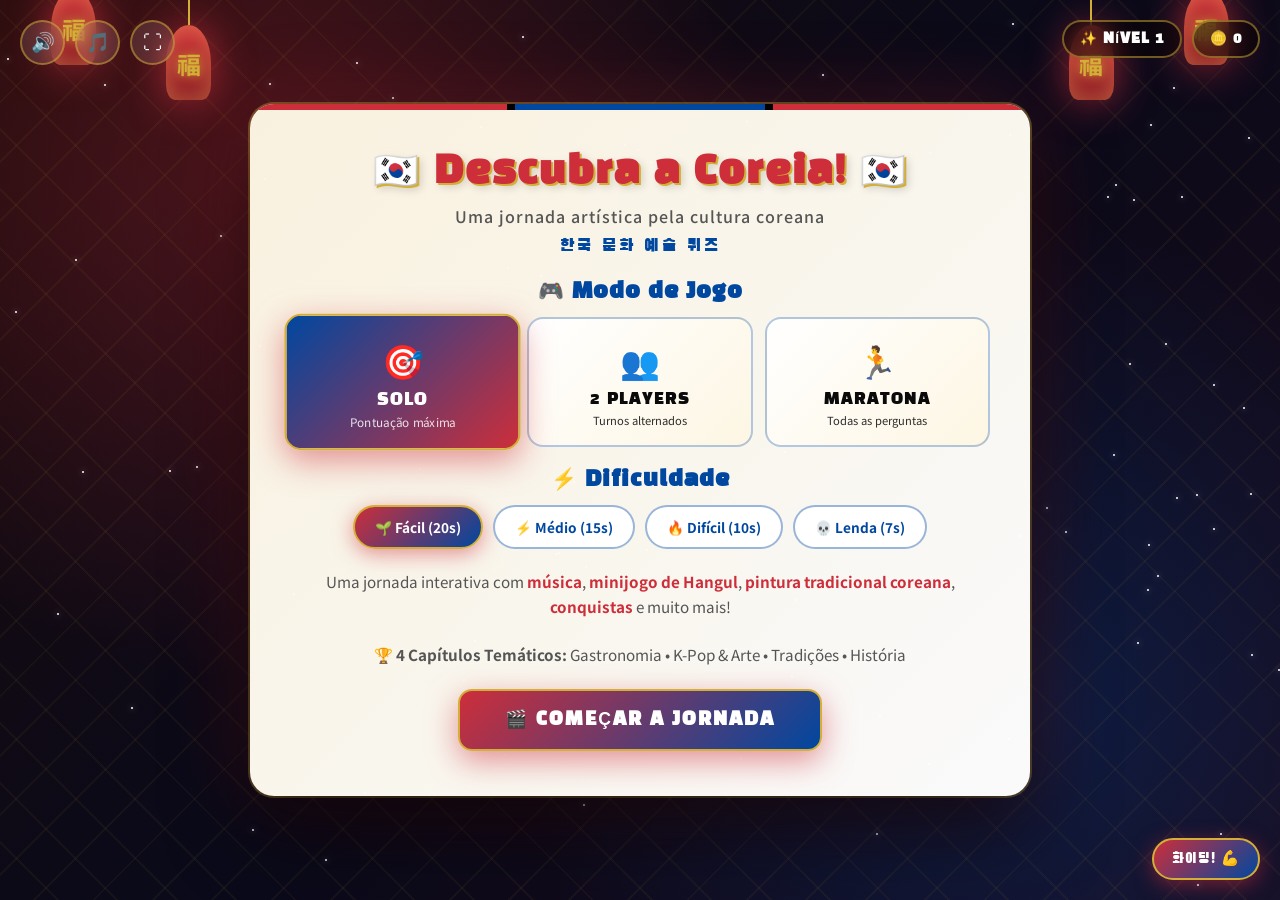
==== coreana/index.html @ 0e3a9b73 "Add files via upload" ====
<!DOCTYPE html>
<html lang="pt-BR">
<head>
<meta charset="UTF-8">
<meta name="viewport" content="width=device-width, initial-scale=1.0">
<title>🇰🇷 Descubra a Coreia — Obra-Prima Interativa</title>
<style>
  @import url('https://fonts.googleapis.com/css2?family=Black+Han+Sans&family=Noto+Sans+KR:wght@300;400;700;900&family=Nanum+Brush+Script&family=Nanum+Myeongjo:wght@400;700;800&family=Playfair+Display:wght@700;900&display=swap');

  * { margin: 0; padding: 0; box-sizing: border-box; user-select: none; }

  :root {
    --vermelho: #cd2e3a;
    --azul: #0047a0;
    --preto: #0a0a0a;
    --dourado: #d4af37;
    --rosa-sakura: #ffb7c5;
    --creme: #fdf6e3;
    --roxo: #6a1b9a;
    --verde-jade: #00a86b;
    --laranja: #ff6b35;
  }

  html, body { overflow-x: hidden; }

  body {
    min-height: 100vh;
    font-family: 'Noto Sans KR', sans-serif;
    background: #000;
    display: flex;
    justify-content: center;
    align-items: center;
    padding: 20px;
    position: relative;
    color: var(--preto);
    cursor: url("data:image/svg+xml;utf8,<svg xmlns='http://www.w3.org/2000/svg' width='32' height='32' viewBox='0 0 32 32'><circle cx='16' cy='16' r='10' fill='none' stroke='%23d4af37' stroke-width='2'/><circle cx='16' cy='16' r='3' fill='%23cd2e3a'/></svg>") 16 16, auto;
  }

  button, .mode-card, .diff-btn, .answer-btn, .tile {
    cursor: url("data:image/svg+xml;utf8,<svg xmlns='http://www.w3.org/2000/svg' width='32' height='32' viewBox='0 0 32 32'><circle cx='16' cy='16' r='10' fill='%23d4af37' stroke='%23cd2e3a' stroke-width='2'/><circle cx='16' cy='16' r='3' fill='%23cd2e3a'/></svg>") 16 16, pointer;
  }

  /* Fundo animado */
  .bg-layer {
    position: fixed; inset: 0; z-index: 0;
    background: 
      radial-gradient(circle at 20% 20%, rgba(205,46,58,0.3) 0%, transparent 40%),
      radial-gradient(circle at 80% 80%, rgba(0,71,160,0.3) 0%, transparent 40%),
      radial-gradient(circle at 50% 50%, rgba(212,175,55,0.12) 0%, transparent 50%),
      linear-gradient(135deg, #1a0a0a 0%, #0a0a1a 50%, #1a0a1a 100%);
    animation: bgPulse 8s ease-in-out infinite;
  }

  @keyframes bgPulse {
    0%, 100% { filter: brightness(1) hue-rotate(0deg); }
    50% { filter: brightness(1.2) hue-rotate(20deg); }
  }

  body::before {
    content: ''; position: fixed; inset: 0;
    background-image: 
      repeating-linear-gradient(45deg, transparent 0, transparent 40px, rgba(212,175,55,0.05) 40px, rgba(212,175,55,0.05) 42px),
      repeating-linear-gradient(-45deg, transparent 0, transparent 40px, rgba(212,175,55,0.05) 40px, rgba(212,175,55,0.05) 42px);
    pointer-events: none; z-index: 1;
  }

  .stars { position: fixed; inset: 0; z-index: 1; pointer-events: none; overflow: hidden; }
  .star {
    position: absolute; width: 2px; height: 2px;
    background: white; border-radius: 50%;
    animation: twinkle 3s infinite;
    box-shadow: 0 0 6px rgba(255,255,255,0.8);
  }
  @keyframes twinkle {
    0%, 100% { opacity: 0.2; transform: scale(1); }
    50% { opacity: 1; transform: scale(1.5); }
  }

  .sakura-container { position: fixed; inset: 0; pointer-events: none; z-index: 2; overflow: hidden; }
  .sakura {
    position: absolute; top: -50px;
    animation: fall linear infinite;
    opacity: 0.85;
    filter: drop-shadow(0 0 5px rgba(255,183,197,0.5));
  }
  @keyframes fall {
    0% { transform: translateY(-50px) rotate(0deg) translateX(0); opacity: 0; }
    10% { opacity: 0.9; }
    90% { opacity: 0.9; }
    100% { transform: translateY(110vh) rotate(720deg) translateX(120px); opacity: 0; }
  }

  /* Lanternas */
  .lantern {
    position: fixed; top: -10px;
    width: 45px; height: 75px;
    background: linear-gradient(180deg, var(--vermelho), #8b1a24);
    border-radius: 50% 50% 20% 20%;
    box-shadow: 0 0 40px rgba(205,46,58,0.8), inset 0 0 25px rgba(255,200,100,0.4);
    z-index: 3; animation: sway 3s ease-in-out infinite;
  }
  .lantern::before {
    content: ''; position: absolute; top: -25px; left: 50%;
    transform: translateX(-50%); width: 2px; height: 25px;
    background: var(--dourado);
  }
  .lantern::after {
    content: '福'; position: absolute; top: 50%; left: 50%;
    transform: translate(-50%, -50%); color: var(--dourado);
    font-size: 24px; font-weight: bold;
    text-shadow: 0 0 12px rgba(212,175,55,0.9);
  }
  .lantern-1 { left: 4%; animation-delay: 0s; }
  .lantern-2 { left: 13%; animation-delay: 0.5s; top: 25px; }
  .lantern-3 { right: 4%; animation-delay: 1s; }
  .lantern-4 { right: 13%; animation-delay: 1.5s; top: 25px; }

  @keyframes sway {
    0%, 100% { transform: rotate(-3deg); }
    50% { transform: rotate(3deg); }
  }

  /* Controles flutuantes */
  .floating-controls {
    position: fixed; top: 20px; left: 20px;
    display: flex; gap: 10px; z-index: 100;
  }
  .ctrl-btn {
    width: 45px; height: 45px; border-radius: 50%;
    background: rgba(255,255,255,0.1);
    backdrop-filter: blur(10px);
    border: 2px solid rgba(212,175,55,0.5);
    color: white; font-size: 1.2em; cursor: pointer;
    transition: all 0.3s;
    display: flex; align-items: center; justify-content: center;
  }
  .ctrl-btn:hover {
    background: rgba(212,175,55,0.3);
    transform: scale(1.1) rotate(10deg);
    box-shadow: 0 0 20px rgba(212,175,55,0.6);
  }

  /* HUD topo direita */
  .top-hud {
    position: fixed; top: 20px; right: 20px;
    display: flex; gap: 10px; z-index: 100;
  }
  .hud-badge {
    background: rgba(0,0,0,0.5);
    backdrop-filter: blur(10px);
    border: 2px solid rgba(212,175,55,0.5);
    border-radius: 30px;
    padding: 8px 16px;
    color: white;
    font-weight: 700;
    font-size: 0.85em;
    font-family: 'Black Han Sans', sans-serif;
    letter-spacing: 1px;
    display: flex; align-items: center; gap: 6px;
  }

  /* Container */
  .container {
    background: linear-gradient(135deg, rgba(253,246,227,0.98), rgba(255,255,255,0.98));
    border-radius: 24px;
    box-shadow: 
      0 30px 80px rgba(0,0,0,0.7),
      0 0 0 2px rgba(212,175,55,0.4),
      0 0 80px rgba(205,46,58,0.3);
    max-width: 780px;
    width: 100%;
    padding: 45px 40px;
    text-align: center;
    position: relative; z-index: 5;
    overflow: hidden;
    animation: containerIn 1s cubic-bezier(0.34, 1.56, 0.64, 1);
    perspective: 1500px;
  }
  @keyframes containerIn {
    0% { transform: scale(0.8) translateY(50px) rotateX(30deg); opacity: 0; }
    100% { transform: scale(1) translateY(0) rotateX(0); opacity: 1; }
  }

  .flag-bar {
    position: absolute; top: 0; left: 0; right: 0; height: 6px;
    background: linear-gradient(90deg, 
      var(--vermelho) 0%, var(--vermelho) 33%, 
      #000 33%, #000 34%,
      var(--azul) 34%, var(--azul) 66%,
      #000 66%, #000 67%,
      var(--vermelho) 67%, var(--vermelho) 100%);
    animation: flagShine 3s ease-in-out infinite;
  }
  @keyframes flagShine {
    0%, 100% { opacity: 1; }
    50% { opacity: 0.6; }
  }

  h1 {
    font-family: 'Black Han Sans', sans-serif;
    color: var(--vermelho);
    font-size: 2.3em;
    margin-bottom: 8px;
    letter-spacing: 2px;
    text-shadow: 2px 2px 0 var(--dourado), 4px 4px 8px rgba(0,0,0,0.15);
    animation: titlePulse 3s ease-in-out infinite;
  }
  @keyframes titlePulse {
    0%, 100% { transform: scale(1); }
    50% { transform: scale(1.02); }
  }

  .subtitle { color: #555; margin-bottom: 8px; font-size: 1em; letter-spacing: 1px; font-weight: 500; }
  .korean-subtitle {
    color: var(--azul);
    font-family: 'Black Han Sans', sans-serif;
    font-size: 1.05em;
    margin-bottom: 22px;
    letter-spacing: 3px;
  }

  .screen { animation: fadeIn 0.6s; }
  @keyframes fadeIn {
    from { opacity: 0; transform: translateY(15px); }
    to { opacity: 1; transform: translateY(0); }
  }

  /* Tela inicial */
  .start-screen h2 {
    font-family: 'Black Han Sans', sans-serif;
    font-size: 1.3em; color: var(--azul);
    margin: 18px 0 12px; letter-spacing: 1px;
  }

  .intro-text {
    color: #555; font-size: 0.95em; line-height: 1.6;
    margin-bottom: 22px; padding: 0 15px;
  }
  .intro-text em { color: var(--vermelho); font-style: normal; font-weight: 700; }

  /* Modos */
  .mode-selection {
    display: grid;
    grid-template-columns: repeat(3, 1fr);
    gap: 12px; margin-bottom: 20px;
  }
  .mode-card {
    padding: 18px 12px;
    background: linear-gradient(135deg, #fff, #fdf6e3);
    border: 2px solid rgba(0,71,160,0.3);
    border-radius: 16px;
    cursor: pointer;
    transition: all 0.3s;
    text-align: center;
  }
  .mode-card:hover {
    transform: translateY(-5px) scale(1.03);
    border-color: var(--dourado);
    box-shadow: 0 10px 30px rgba(0,71,160,0.3);
  }
  .mode-card.selected {
    background: linear-gradient(135deg, var(--azul), var(--vermelho));
    border-color: var(--dourado);
    color: white;
    box-shadow: 0 10px 30px rgba(205,46,58,0.5);
    transform: scale(1.05);
  }
  .mode-icon { font-size: 2em; margin-bottom: 6px; display: block; }
  .mode-title { font-family: 'Black Han Sans', sans-serif; font-size: 1em; margin-bottom: 4px; letter-spacing: 1px; }
  .mode-desc { font-size: 0.7em; opacity: 0.85; line-height: 1.25; }

  /* Dificuldade */
  .difficulty-selection {
    display: flex; justify-content: center; gap: 10px;
    margin-bottom: 20px; flex-wrap: wrap;
  }
  .diff-btn {
    padding: 10px 20px;
    border: 2px solid rgba(0,71,160,0.4);
    background: white; color: var(--azul);
    border-radius: 25px; cursor: pointer;
    font-weight: 700;
    font-family: 'Noto Sans KR', sans-serif;
    transition: all 0.3s; font-size: 0.85em;
  }
  .diff-btn:hover { transform: translateY(-2px); box-shadow: 0 5px 15px rgba(0,71,160,0.2); }
  .diff-btn.active {
    background: linear-gradient(135deg, var(--vermelho), var(--azul));
    color: white; border-color: var(--dourado);
    box-shadow: 0 5px 20px rgba(205,46,58,0.5);
  }

  .primary-btn {
    padding: 18px 45px;
    background: linear-gradient(135deg, var(--vermelho), var(--azul));
    color: white;
    border: 2px solid var(--dourado);
    border-radius: 14px;
    font-size: 1.1em; font-weight: 700; cursor: pointer;
    font-family: 'Black Han Sans', sans-serif;
    letter-spacing: 2px;
    box-shadow: 0 10px 30px rgba(205,46,58,0.5);
    transition: all 0.3s;
    position: relative; overflow: hidden;
  }
  .primary-btn::after {
    content: ''; position: absolute; inset: 0;
    background: linear-gradient(90deg, transparent, rgba(255,255,255,0.4), transparent);
    transform: translateX(-100%); transition: transform 0.6s;
  }
  .primary-btn:hover {
    transform: scale(1.06) translateY(-3px);
    box-shadow: 0 15px 45px rgba(0,71,160,0.7);
  }
  .primary-btn:hover::after { transform: translateX(100%); }

  /* Stats */
  .stats {
    display: flex; justify-content: space-around;
    margin-bottom: 18px; padding: 15px;
    background: linear-gradient(135deg, #fff, #fdf6e3);
    border-radius: 16px;
    border: 2px solid rgba(212,175,55,0.3);
    box-shadow: inset 0 2px 10px rgba(0,0,0,0.05);
  }
  .stat { display: flex; flex-direction: column; align-items: center; }
  .stat-label {
    font-size: 0.68em; color: #888;
    text-transform: uppercase; letter-spacing: 2px;
    font-weight: 700; margin-bottom: 4px;
  }
  .stat-value {
    font-family: 'Black Han Sans', sans-serif;
    font-size: 1.5em; color: var(--azul);
    text-shadow: 0 0 15px rgba(0,71,160,0.3);
    transition: transform 0.3s;
  }
  .stat-value.bump { animation: bump 0.5s; }
  @keyframes bump {
    0%, 100% { transform: scale(1); }
    50% { transform: scale(1.4); color: var(--vermelho); }
  }

  /* Timer */
  .timer-bar {
    height: 6px; background: rgba(0,0,0,0.08);
    border-radius: 3px; overflow: hidden;
    margin-bottom: 15px;
  }
  .timer-fill {
    height: 100%;
    background: linear-gradient(90deg, #4caf50, #ffc107, #cd2e3a);
    transition: width 1s linear; border-radius: 3px;
  }
  .timer-fill.danger { animation: timerPulse 0.5s infinite; }
  @keyframes timerPulse {
    0%, 100% { opacity: 1; }
    50% { opacity: 0.5; }
  }

  /* Progress */
  .progress-bar {
    height: 12px; background: rgba(0,0,0,0.08);
    border-radius: 10px; overflow: hidden;
    position: relative;
    border: 1px solid rgba(212,175,55,0.2);
    margin-bottom: 22px;
  }
  .progress-fill {
    height: 100%;
    background: linear-gradient(90deg, var(--vermelho), var(--dourado), var(--azul));
    background-size: 200% 100%;
    transition: width 0.6s cubic-bezier(0.34, 1.56, 0.64, 1);
    border-radius: 10px;
    animation: shimmer 2s linear infinite;
  }
  @keyframes shimmer {
    0% { background-position: 0% 50%; }
    100% { background-position: 200% 50%; }
  }

  /* Pergunta */
  .emoji-wrap {
    font-size: 4.5em; display: inline-block;
    margin-bottom: 15px;
    animation: emojiFloat 3s ease-in-out infinite;
    filter: drop-shadow(0 10px 20px rgba(205,46,58,0.3));
  }
  @keyframes emojiFloat {
    0%, 100% { transform: translateY(0) rotate(-5deg); }
    50% { transform: translateY(-12px) rotate(5deg); }
  }

  #question {
    font-size: 1.25em; color: var(--preto);
    margin-bottom: 22px; min-height: 70px;
    font-weight: 700; line-height: 1.5;
    animation: fadeIn 0.6s;
  }

  .answers { display: grid; gap: 12px; margin-bottom: 18px; }
  .answer-btn {
    padding: 16px 22px;
    background: linear-gradient(135deg, #ffffff, #fdf6e3);
    border: 2px solid rgba(0,71,160,0.3);
    border-radius: 14px;
    font-size: 1.02em; color: var(--azul);
    cursor: pointer;
    transition: all 0.3s cubic-bezier(0.34, 1.56, 0.64, 1);
    font-weight: 600;
    font-family: 'Noto Sans KR', sans-serif;
    position: relative; overflow: hidden;
    animation: slideIn 0.5s backwards;
    box-shadow: 0 4px 15px rgba(0,0,0,0.08);
    display: flex; align-items: center; gap: 12px;
    text-align: left;
  }
  .answer-btn .key {
    width: 30px; height: 30px;
    background: var(--dourado); color: white;
    border-radius: 50%; display: flex;
    align-items: center; justify-content: center;
    font-weight: 900; font-size: 0.9em;
    flex-shrink: 0;
    font-family: 'Black Han Sans', sans-serif;
  }
  .answer-btn:nth-child(1) { animation-delay: 0.1s; }
  .answer-btn:nth-child(2) { animation-delay: 0.2s; }
  .answer-btn:nth-child(3) { animation-delay: 0.3s; }
  .answer-btn:nth-child(4) { animation-delay: 0.4s; }
  @keyframes slideIn {
    0% { opacity: 0; transform: translateX(-30px); }
    100% { opacity: 1; transform: translateX(0); }
  }
  .answer-btn:hover:not(:disabled) {
    background: var(--azul); color: white;
    transform: translateY(-3px) scale(1.02);
    box-shadow: 0 8px 25px rgba(0,71,160,0.4);
    border-color: var(--dourado);
  }
  .answer-btn:hover:not(:disabled) .key { background: white; color: var(--azul); }
  .answer-btn.correct {
    background: linear-gradient(135deg, #4caf50, #2e7d32);
    border-color: #4caf50; color: white;
    animation: correctPop 0.6s;
    box-shadow: 0 0 30px rgba(76,175,80,0.6);
  }
  .answer-btn.correct .key { background: white; color: #2e7d32; }
  @keyframes correctPop {
    0% { transform: scale(1); }
    50% { transform: scale(1.08) rotate(1deg); }
    100% { transform: scale(1) rotate(0); }
  }
  .answer-btn.wrong {
    background: linear-gradient(135deg, var(--vermelho), #8b1a24);
    border-color: var(--vermelho); color: white;
    animation: wrongShake 0.5s;
    box-shadow: 0 0 30px rgba(205,46,58,0.6);
  }
  .answer-btn.wrong .key { background: white; color: var(--vermelho); }
  @keyframes wrongShake {
    0%, 100% { transform: translateX(0); }
    20% { transform: translateX(-10px); }
    40% { transform: translateX(10px); }
    60% { transform: translateX(-6px); }
    80% { transform: translateX(6px); }
  }
  .answer-btn:disabled { cursor: not-allowed; }

  #feedback {
    font-size: 1.02em; font-weight: 700;
    min-height: 30px; margin-bottom: 15px;
    animation: fadeIn 0.5s; padding: 10px;
    border-radius: 10px;
  }

  .hint-box {
    background: linear-gradient(135deg, rgba(212,175,55,0.15), rgba(255,183,197,0.15));
    border: 2px dashed var(--dourado);
    border-radius: 12px; padding: 12px 18px;
    margin-bottom: 15px; font-size: 0.95em;
    color: #6a5a1a; display: none;
    animation: fadeIn 0.5s;
  }
  .hint-box.show { display: block; }
  .hint-title {
    font-family: 'Black Han Sans', sans-serif;
    color: var(--dourado); font-size: 0.85em;
    letter-spacing: 1px; margin-bottom: 4px;
  }

  .btn-row {
    display: flex; gap: 10px;
    justify-content: center; flex-wrap: wrap;
  }

  .btn-secondary {
    padding: 12px 22px;
    background: rgba(212,175,55,0.15);
    color: #8a6d1a;
    border: 2px solid var(--dourado);
    border-radius: 12px;
    font-size: 0.88em; font-weight: 700;
    cursor: pointer;
    font-family: 'Noto Sans KR', sans-serif;
    transition: all 0.3s;
  }
  .btn-secondary:hover {
    background: var(--dourado); color: white;
    transform: translateY(-2px);
  }
  .btn-secondary:disabled { opacity: 0.4; cursor: not-allowed; transform: none; }

  /* Tela final */
  .final-score {
    font-family: 'Black Han Sans', sans-serif;
    font-size: 2.2em;
    background: linear-gradient(90deg, var(--vermelho), var(--dourado), var(--azul));
    -webkit-background-clip: text;
    background-clip: text;
    -webkit-text-fill-color: transparent;
    margin: 12px 0;
    animation: scoreGlow 2s ease-in-out infinite;
  }
  @keyframes scoreGlow {
    0%, 100% { filter: drop-shadow(0 0 10px rgba(212,175,55,0.5)); }
    50% { filter: drop-shadow(0 0 25px rgba(212,175,55,0.9)); }
  }

  .trophy {
    font-size: 6em; margin: 10px 0;
    animation: trophyBounce 1.5s ease-in-out infinite;
    filter: drop-shadow(0 10px 30px rgba(212,175,55,0.6));
  }
  @keyframes trophyBounce {
    0%, 100% { transform: translateY(0) scale(1); }
    50% { transform: translateY(-15px) scale(1.1); }
  }

  .final-stats {
    display: grid; grid-template-columns: repeat(4, 1fr);
    gap: 10px; margin: 15px 0; padding: 15px;
    background: linear-gradient(135deg, #fff, #fdf6e3);
    border-radius: 16px;
    border: 2px solid rgba(212,175,55,0.3);
  }
  .final-stat { text-align: center; }
  .final-stat-value {
    font-family: 'Black Han Sans', sans-serif;
    font-size: 1.4em; color: var(--azul);
    display: block;
  }
  .final-stat-label {
    font-size: 0.65em; color: #888;
    text-transform: uppercase;
    letter-spacing: 1px; margin-top: 4px;
  }

  .history-box {
    max-height: 220px; overflow-y: auto;
    margin: 12px 0; padding: 12px;
    background: rgba(0,0,0,0.03);
    border-radius: 12px; text-align: left;
    font-size: 0.83em;
  }
  .history-item {
    padding: 8px 12px; margin-bottom: 6px;
    border-radius: 8px; border-left: 4px solid;
    background: white; animation: slideIn 0.4s;
  }
  .history-item.ok { border-color: #4caf50; background: rgba(76,175,80,0.08); }
  .history-item.fail { border-color: var(--vermelho); background: rgba(205,46,58,0.08); }
  .history-item strong { color: var(--azul); display: block; margin-bottom: 2px; }

  /* Conquistas */
  .achievements-grid {
    display: grid; grid-template-columns: repeat(5, 1fr);
    gap: 8px; margin: 12px 0;
  }
  .achievement {
    padding: 10px 5px;
    background: rgba(0,0,0,0.05);
    border-radius: 10px;
    text-align: center;
    transition: all 0.3s;
    border: 2px solid transparent;
    opacity: 0.4;
    font-size: 0.6em;
  }
  .achievement.unlocked {
    opacity: 1;
    background: linear-gradient(135deg, rgba(212,175,55,0.2), rgba(205,46,58,0.1));
    border-color: var(--dourado);
    animation: unlockPulse 0.8s;
    box-shadow: 0 0 15px rgba(212,175,55,0.5);
  }
  @keyframes unlockPulse {
    0% { transform: scale(0.5) rotate(-15deg); }
    60% { transform: scale(1.2) rotate(10deg); }
    100% { transform: scale(1) rotate(0); }
  }
  .achievement-icon { font-size: 1.8em; display: block; margin-bottom: 4px; }
  .achievement-name { font-weight: 700; color: var(--azul); letter-spacing: 0.5px; line-height: 1.1; }

  /* Modal */
  .modal {
    position: fixed; inset: 0;
    background: rgba(0,0,0,0.85);
    z-index: 200; display: flex;
    align-items: center; justify-content: center;
    padding: 20px; animation: fadeIn 0.3s;
  }
  .modal-content {
    background: linear-gradient(135deg, #fdf6e3, white);
    border-radius: 20px; padding: 30px;
    max-width: 450px; width: 100%;
    text-align: center;
    border: 3px solid var(--dourado);
    animation: containerIn 0.5s;
    max-height: 90vh; overflow-y: auto;
  }
  .modal-content h3 {
    font-family: 'Black Han Sans', sans-serif;
    color: var(--vermelho); margin-bottom: 15px;
    font-size: 1.3em;
  }

  /* ====== JOGO DE HANGUL ====== */
  .hangul-board {
    display: flex; justify-content: center;
    gap: 8px; margin: 20px 0;
    flex-wrap: wrap;
  }
  .hangul-tile {
    width: 60px; height: 60px;
    background: linear-gradient(135deg, #fff, #fdf6e3);
    border: 2px solid var(--dourado);
    border-radius: 12px;
    display: flex; align-items: center; justify-content: center;
    font-family: 'Nanum Myeongjo', serif;
    font-size: 1.8em;
    font-weight: 800;
    color: var(--azul);
    transition: all 0.3s;
    animation: tileIn 0.5s backwards;
  }
  .hangul-tile.filled {
    background: linear-gradient(135deg, var(--azul), var(--roxo));
    color: white;
    transform: scale(1.05);
    box-shadow: 0 0 20px rgba(0,71,160,0.6);
  }
  @keyframes tileIn {
    0% { transform: scale(0) rotate(180deg); opacity: 0; }
    100% { transform: scale(1) rotate(0); opacity: 1; }
  }

  .hangul-tile-btn {
    width: 55px; height: 55px;
    background: linear-gradient(135deg, var(--vermelho), #8b1a24);
    color: white; border: 2px solid var(--dourado);
    border-radius: 10px; cursor: pointer;
    font-size: 1.5em;
    font-family: 'Nanum Myeongjo', serif;
    font-weight: 800;
    transition: all 0.3s;
    margin: 5px;
  }
  .hangul-tile-btn:hover {
    transform: scale(1.1) translateY(-3px);
    box-shadow: 0 8px 20px rgba(205,46,58,0.5);
  }

  .hangul-options {
    display: flex; flex-wrap: wrap;
    justify-content: center; gap: 6px;
    margin: 15px 0;
  }

  /* ====== PAISAGEM DE PINTURA ====== */
  .paint-canvas {
    border: 4px solid var(--dourado);
    border-radius: 12px;
    background: #fdf6e3;
    cursor: crosshair;
    touch-action: none;
    box-shadow: 0 10px 30px rgba(0,0,0,0.2);
    max-width: 100%;
  }

  .palette {
    display: flex; gap: 8px;
    justify-content: center;
    margin: 15px 0; flex-wrap: wrap;
  }
  .color-swatch {
    width: 40px; height: 40px;
    border-radius: 50%;
    cursor: pointer;
    border: 3px solid white;
    box-shadow: 0 4px 10px rgba(0,0,0,0.2);
    transition: all 0.3s;
  }
  .color-swatch:hover { transform: scale(1.15); }
  .color-swatch.active {
    border-color: var(--preto);
    transform: scale(1.2);
    box-shadow: 0 0 15px currentColor;
  }

  /* Efeitos visuais */
  .confetti {
    position: fixed; width: 10px; height: 10px;
    z-index: 999; pointer-events: none;
    animation: confettiFall linear forwards;
  }
  @keyframes confettiFall {
    0% { transform: translateY(-50px) rotate(0deg); opacity: 1; }
    100% { transform: translateY(100vh) rotate(720deg); opacity: 0; }
  }

  /* Fogos de artifício */
  .firework {
    position: fixed; z-index: 998; pointer-events: none;
    width: 4px; height: 4px;
    border-radius: 50%;
  }

  .sparkle {
    position: fixed; z-index: 997; pointer-events: none;
    font-size: 20px;
    animation: sparkleAnim 0.8s ease-out forwards;
  }
  @keyframes sparkleAnim {
    0% { transform: scale(0) rotate(0); opacity: 1; }
    100% { transform: scale(2) rotate(180deg) translateY(-30px); opacity: 0; }
  }

  /* Badge flutuante */
  .fighting-badge {
    position: fixed; bottom: 20px; right: 20px;
    background: linear-gradient(135deg, var(--vermelho), var(--azul));
    color: white; padding: 10px 18px;
    border-radius: 30px;
    font-family: 'Black Han Sans', sans-serif;
    font-size: 0.9em;
    border: 2px solid var(--dourado);
    box-shadow: 0 5px 20px rgba(205,46,58,0.5);
    z-index: 10;
    animation: badgePulse 2s infinite;
    letter-spacing: 1px;
  }
  @keyframes badgePulse {
    0%, 100% { transform: scale(1); }
    50% { transform: scale(1.08); }
  }

  /* Indicador de jogador */
  .turn-indicator {
    padding: 10px 20px;
    background: linear-gradient(135deg, var(--azul), var(--roxo));
    color: white; border-radius: 30px;
    font-family: 'Black Han Sans', sans-serif;
    letter-spacing: 1px; font-size: 0.9em;
    margin-bottom: 15px; display: inline-block;
    animation: turnPulse 2s infinite;
    box-shadow: 0 5px 20px rgba(106,27,154,0.5);
  }
  @keyframes turnPulse {
    0%, 100% { transform: scale(1); }
    50% { transform: scale(1.05); }
  }

  /* Narração cinematográfica */
  .narration-overlay {
    position: fixed; inset: 0;
    background: rgba(0,0,0,0.95);
    z-index: 100; display: flex;
    align-items: center; justify-content: center;
    flex-direction: column; color: white;
    text-align: center; padding: 30px;
    animation: fadeIn 0.5s;
  }
  .narration-text {
    font-family: 'Nanum Brush Script', cursive;
    font-size: 3em;
    background: linear-gradient(90deg, var(--vermelho), var(--dourado), var(--azul));
    -webkit-background-clip: text;
    background-clip: text;
    -webkit-text-fill-color: transparent;
    animation: narrationFade 2.5s ease-in-out;
    line-height: 1.3;
  }
  @keyframes narrationFade {
    0% { opacity: 0; transform: scale(0.7) rotateY(90deg); }
    30% { opacity: 1; transform: scale(1) rotateY(0); }
    70% { opacity: 1; transform: scale(1) rotateY(0); }
    100% { opacity: 0; transform: scale(1.1) rotateY(0); }
  }
  .narration-sub {
    color: rgba(255,255,255,0.7);
    font-size: 1em; margin-top: 15px;
    letter-spacing: 2px; animation: fadeIn 1s;
  }

  /* Painel de capítulos */
  .chapter-panel {
    display: flex; justify-content: center;
    gap: 8px; margin-bottom: 15px;
    flex-wrap: wrap;
  }
  .chapter-badge {
    padding: 6px 14px;
    border-radius: 20px;
    font-size: 0.72em;
    font-family: 'Black Han Sans', sans-serif;
    letter-spacing: 1px;
    border: 2px solid rgba(0,0,0,0.1);
    opacity: 0.4;
    transition: all 0.3s;
  }
  .chapter-badge.active {
    opacity: 1;
    transform: scale(1.1);
    box-shadow: 0 5px 15px rgba(0,0,0,0.2);
  }

  .chapter-1 { background: linear-gradient(135deg, #ff6b35, #ffb74d); color: white; }
  .chapter-2 { background: linear-gradient(135deg, #cd2e3a, #ff6b81); color: white; }
  .chapter-3 { background: linear-gradient(135deg, #00a86b, #4caf50); color: white; }
  .chapter-4 { background: linear-gradient(135deg, #0047a0, #6a1b9a); color: white; }

  /* Modal de conquista */
  .achievement-popup {
    position: fixed; top: 100px; right: 20px;
    background: linear-gradient(135deg, var(--dourado), #ffd700);
    color: var(--preto);
    padding: 15px 22px;
    border-radius: 14px;
    border: 3px solid var(--preto);
    box-shadow: 0 10px 30px rgba(212,175,55,0.7);
    z-index: 500;
    animation: achievementSlide 0.6s cubic-bezier(0.34, 1.56, 0.64, 1), achievementFade 3s ease-in-out 0.6s forwards;
    font-family: 'Black Han Sans', sans-serif;
    display: flex; align-items: center; gap: 12px;
    max-width: 320px;
  }
  @keyframes achievementSlide {
    0% { transform: translateX(500px); }
    100% { transform: translateX(0); }
  }
  @keyframes achievementFade {
    0%, 70% { opacity: 1; }
    100% { opacity: 0; transform: translateX(500px); }
  }
  .achievement-popup .icon {
    font-size: 2em;
    animation: iconSpin 0.8s;
  }
  @keyframes iconSpin {
    0% { transform: rotate(0) scale(0); }
    100% { transform: rotate(360deg) scale(1); }
  }

  /* Ranking */
  .leaderboard {
    margin: 15px 0;
    padding: 15px;
    background: linear-gradient(135deg, #fff, #fdf6e3);
    border-radius: 16px;
    border: 2px solid rgba(212,175,55,0.3);
    text-align: left;
  }
  .leaderboard-row {
    display: flex; justify-content: space-between;
    padding: 8px 12px;
    border-radius: 8px;
    margin-bottom: 4px;
    background: rgba(0,0,0,0.02);
    font-size: 0.9em;
  }
  .leaderboard-row.top-1 {
    background: linear-gradient(90deg, rgba(212,175,55,0.3), transparent);
    font-weight: 700;
  }

  /* Modal Hangul intro */
  .hangul-intro {
    font-family: 'Nanum Myeongjo', serif;
    text-align: center;
    margin-bottom: 15px;
    color: var(--azul);
  }
  .hangul-big {
    font-size: 5em;
    display: block;
    margin: 10px 0;
    color: var(--vermelho);
    text-shadow: 0 0 30px rgba(205,46,58,0.5);
    animation: hangulFloat 3s ease-in-out infinite;
  }
  @keyframes hangulFloat {
    0%, 100% { transform: translateY(0) rotate(-2deg); }
    50% { transform: translateY(-10px) rotate(2deg); }
  }

  /* Responsivo */
  @media (max-width: 700px) {
    .container { padding: 30px 20px; }
    h1 { font-size: 1.6em; }
    #question { font-size: 1.05em; }
    .lantern { width: 28px; height: 50px; }
    .lantern::after { font-size: 14px; }
    .fighting-badge { font-size: 0.72em; padding: 8px 14px; }
    .mode-selection { grid-template-columns: 1fr 1fr; }
    .final-stats { grid-template-columns: 1fr 1fr; }
    .answer-btn { padding: 14px 16px; font-size: 0.95em; }
    .narration-text { font-size: 1.8em; }
    .achievements-grid { grid-template-columns: repeat(4, 1fr); }
    .top-hud { flex-direction: column; gap: 5px; }
  }

  .hidden { display: none !important; }
</style>
</head>
<body>

<div class="bg-layer"></div>
<div class="stars" id="stars"></div>
<div class="sakura-container" id="sakura"></div>

<div class="lantern lantern-1"></div>
<div class="lantern lantern-2"></div>
<div class="lantern lantern-3"></div>
<div class="lantern lantern-4"></div>

<div class="floating-controls">
  <button class="ctrl-btn" id="sound-toggle" title="Som">🔊</button>
  <button class="ctrl-btn" id="music-toggle" title="Música">🎵</button>
  <button class="ctrl-btn" id="fullscreen-toggle" title="Tela cheia">⛶</button>
</div>

<div class="top-hud">
  <div class="hud-badge" id="hud-level">✨ NÍVEL 1</div>
  <div class="hud-badge" id="hud-coins">🪙 0</div>
</div>

<div class="container">
  <div class="flag-bar"></div>

  <!-- ====== TELA INICIAL ====== -->
  <div id="start-screen" class="screen start-screen">
    <h1>🇰🇷 Descubra a Coreia! 🇰🇷</h1>
    <p class="subtitle">Uma jornada artística pela cultura coreana</p>
    <p class="korean-subtitle">한국 문화 예술 퀴즈</p>

    <h2>🎮 Modo de Jogo</h2>
    <div class="mode-selection">
      <div class="mode-card selected" data-mode="solo">
        <span class="mode-icon">🎯</span>
        <div class="mode-title">SOLO</div>
        <div class="mode-desc">Pontuação máxima</div>
      </div>
      <div class="mode-card" data-mode="duo">
        <span class="mode-icon">👥</span>
        <div class="mode-title">2 PLAYERS</div>
        <div class="mode-desc">Turnos alternados</div>
      </div>
      <div class="mode-card" data-mode="maratona">
        <span class="mode-icon">🏃</span>
        <div class="mode-title">MARATONA</div>
        <div class="mode-desc">Todas as perguntas</div>
      </div>
    </div>

    <h2>⚡ Dificuldade</h2>
    <div class="difficulty-selection">
      <button class="diff-btn active" data-diff="facil">🌱 Fácil (20s)</button>
      <button class="diff-btn" data-diff="medio">⚡ Médio (15s)</button>
      <button class="diff-btn" data-diff="dificil">🔥 Difícil (10s)</button>
      <button class="diff-btn" data-diff="lenda">💀 Lenda (7s)</button>
    </div>

    <p class="intro-text">
      Uma jornada interativa com <em>música</em>, <em>minijogo de Hangul</em>, 
      <em>pintura tradicional coreana</em>, <em>conquistas</em> e muito mais!
      <br><br>
      🏆 <strong>4 Capítulos Temáticos:</strong> Gastronomia • K-Pop & Arte • Tradições • História
    </p>

    <button class="primary-btn" id="start-btn">🎬 COMEÇAR A JORNADA</button>
  </div>

  <!-- ====== JOGO ====== -->
  <div id="game-area" class="screen hidden">
    <div class="turn-indicator hidden" id="turn-indicator">🎯 Vez do Jogador 1</div>

    <div class="chapter-panel" id="chapter-panel"></div>

    <div class="progress-bar">
      <div class="progress-fill" id="progress" style="width: 0%"></div>
    </div>

    <div class="stats">
      <div class="stat">
        <span class="stat-label">Pergunta</span>
        <span class="stat-value" id="q-number">1/10</span>
      </div>
      <div class="stat">
        <span class="stat-label" id="score-label">Pontos</span>
        <span class="stat-value" id="score">0</span>
      </div>
      <div class="stat">
        <span class="stat-label">Acertos</span>
        <span class="stat-value" id="hits">0</span>
      </div>
      <div class="stat">
        <span class="stat-label">Streak</span>
        <span class="stat-value" id="streak">0🔥</span>
      </div>
    </div>

    <div class="timer-bar">
      <div class="timer-fill" id="timer" style="width: 100%"></div>
    </div>

    <div id="question"></div>
    <div class="hint-box" id="hint-box">
      <div class="hint-title">💡 DICA</div>
      <div id="hint-text"></div>
    </div>
    <div class="answers" id="answers"></div>
    <div id="feedback"></div>

    <div class="btn-row">
      <button class="btn-secondary" id="hint-btn">💡 Dica (-5pts)</button>
      <button class="btn-secondary" id="skip-btn">⏭️ Pular</button>
      <button class="btn-secondary" id="fifty-btn">50/50 (-10pts)</button>
      <button class="primary-btn hidden" id="next-btn" style="padding: 12px 30px; font-size: 1em;">Próxima → 다음</button>
    </div>
  </div>

  <!-- ====== TELA FINAL ====== -->
  <div id="end-screen" class="screen hidden">
    <div class="trophy" id="trophy">🏆</div>
    <h2 id="end-title" style="color:var(--azul); font-family:'Black Han Sans',sans-serif; font-size:1.7em;"></h2>
    <p class="final-score" id="final-score"></p>
    <p id="end-message" style="color:#666; margin-bottom: 15px; font-size:1em; line-height:1.5;"></p>

    <div class="final-stats">
      <div class="final-stat">
        <span class="final-stat-value" id="final-hits">0</span>
        <span class="final-stat-label">Acertos</span>
      </div>
      <div class="final-stat">
        <span class="final-stat-value" id="final-wrong">0</span>
        <span class="final-stat-label">Erros</span>
      </div>
      <div class="final-stat">
        <span class="final-stat-value" id="final-time">0s</span>
        <span class="final-stat-label">Tempo</span>
      </div>
      <div class="final-stat">
        <span class="final-stat-value" id="final-streak">0</span>
        <span class="final-stat-label">Streak</span>
      </div>
    </div>

    <h3 style="color: var(--azul); font-family: 'Black Han Sans'; margin: 15px 0 8px; font-size: 1em; letter-spacing: 1px;">🏅 CONQUISTAS DESBLOQUEADAS</h3>
    <div class="achievements-grid" id="achievements-grid"></div>

    <h3 style="color: var(--azul); font-family: 'Black Han Sans'; margin: 15px 0 8px; font-size: 1em; letter-spacing: 1px;">🏆 RANKING LOCAL</h3>
    <div class="leaderboard" id="leaderboard"></div>

    <div id="podium" class="hidden" style="margin: 15px 0; padding: 15px; background: linear-gradient(135deg, #fdf6e3, #fff); border-radius: 16px; border: 2px solid var(--dourado);"></div>

    <h3 style="color: var(--azul); font-family: 'Black Han Sans'; margin: 10px 0; font-size: 1em; letter-spacing: 1px;">📜 REVISÃO</h3>
    <div class="history-box" id="history"></div>

    <div class="btn-row" style="margin-top: 15px;">
      <button class="primary-btn" id="restart-btn" style="padding: 14px 28px; font-size: 0.95em;">🔄 Jogar</button>
      <button class="btn-secondary" id="hangul-btn">🇰🇷 Mini Hangul</button>
      <button class="btn-secondary" id="paint-btn">🎨 Pintar</button>
      <button class="btn-secondary" id="share-btn">📤 Enviar</button>
      <button class="btn-secondary" id="home-btn">🏠 Início</button>
    </div>
  </div>
</div>

<div class="fighting-badge">화이팅! 💪</div>

<script>
// ==================== AMBIENTE ====================
function createStars() {
  const c = document.getElementById('stars');
  for (let i = 0; i < 100; i++) {
    const s = document.createElement('div');
    s.className = 'star';
    s.style.left = Math.random() * 100 + '%';
    s.style.top = Math.random() * 100 + '%';
    s.style.animationDelay = Math.random() * 3 + 's';
    s.style.animationDuration = (Math.random() * 2 + 2) + 's';
    c.appendChild(s);
  }
}
createStars();

function createSakura() {
  const c = document.getElementById('sakura');
  const petals = ['🌸', '🌸', '🌸', '🌺', '💮', '🌸'];
  for (let i = 0; i < 35; i++) {
    const p = document.createElement('div');
    p.className = 'sakura';
    p.textContent = petals[Math.floor(Math.random() * petals.length)];
    p.style.left = Math.random() * 100 + '%';
    p.style.animationDuration = (Math.random() * 8 + 8) + 's';
    p.style.animationDelay = Math.random() * 10 + 's';
    p.style.fontSize = (Math.random() * 15 + 12) + 'px';
    c.appendChild(p);
  }
}
createSakura();

// ==================== ÁUDIO ====================
let audioCtx;
let soundOn = true, musicOn = true, musicInterval;

function initAudio() {
  if (!audioCtx) audioCtx = new (window.AudioContext || window.webkitAudioContext)();
  if (audioCtx.state === 'suspended') audioCtx.resume();
}

function playTone(freq, duration, type = 'sine', vol = 0.15) {
  if (!soundOn) return;
  try {
    initAudio();
    const osc = audioCtx.createOscillator();
    const gain = audioCtx.createGain();
    osc.type = type; osc.frequency.value = freq;
    osc.connect(gain); gain.connect(audioCtx.destination);
    gain.gain.setValueAtTime(vol, audioCtx.currentTime);
    gain.gain.exponentialRampToValueAtTime(0.001, audioCtx.currentTime + duration);
    osc.start(); osc.stop(audioCtx.currentTime + duration);
  } catch(e) {}
}

const playCorrect = () => {
  playTone(523.25, 0.12);
  setTimeout(() => playTone(659.25, 0.12), 100);
  setTimeout(() => playTone(783.99, 0.25), 200);
  setTimeout(() => playTone(1046.5, 0.4), 300);
};
const playWrong = () => {
  playTone(220, 0.18, 'sawtooth', 0.12);
  setTimeout(() => playTone(165, 0.25, 'sawtooth', 0.12), 130);
};
const playClick = () => playTone(880, 0.05, 'square', 0.08);
const playTick = () => playTone(1200, 0.03, 'square', 0.05);
const playUnlock = () => {
  [659.25, 783.99, 1046.5, 1318.5].forEach((f, i) => {
    setTimeout(() => playTone(f, 0.3, 'triangle', 0.15), i * 100);
  });
};
const playVictory = () => {
  [523.25, 659.25, 783.99, 1046.5, 1318.5].forEach((f, i) => {
    setTimeout(() => playTone(f, 0.35, 'sine', 0.15), i * 150);
  });
};

function startMusic() {
  if (!musicOn) return;
  try {
    initAudio();
    const scale = [261.63, 293.66, 329.63, 392.00, 440.00, 523.25, 587.33, 659.25, 783.99, 880.00];
    const pattern = [0, 2, 4, 5, 7, 9, 7, 5, 4, 2, 4, 2];
    let idx = 0;
    musicInterval = setInterval(() => {
      if (!musicOn || !audioCtx) return;
      try {
        const note = scale[pattern[idx % pattern.length]];
        const osc = audioCtx.createOscillator();
        const gain = audioCtx.createGain();
        osc.type = 'sine';
        osc.frequency.value = note;
        osc.connect(gain); gain.connect(audioCtx.destination);
        gain.gain.setValueAtTime(0, audioCtx.currentTime);
        gain.gain.linearRampToValueAtTime(0.035, audioCtx.currentTime + 0.3);
        gain.gain.exponentialRampToValueAtTime(0.001, audioCtx.currentTime + 1.2);
        osc.start(); osc.stop(audioCtx.currentTime + 1.2);
        idx++;
      } catch(e) {}
    }, 800);
  } catch(e) {}
}
function stopMusic() { if (musicInterval) { clearInterval(musicInterval); musicInterval = null; } }

function speak(text, lang = 'ko-KR') {
  if (!soundOn || !('speechSynthesis' in window)) return;
  speechSynthesis.cancel();
  const u = new SpeechSynthesisUtterance(text);
  u.lang = lang; u.rate = 0.9; u.pitch = 1.1; u.volume = 0.7;
  speechSynthesis.speak(u);
}

// ==================== PERGUNTAS POR CAPÍTULO ====================
const chaptersData = [
  {
    name: 'Gastronomia', korName: '음식', emoji: '🍜', cssClass: 'chapter-1',
    questions: [
      { emoji: "🍜", q: "Qual é o prato coreano feito com repolho fermentado e apimentado?",
        answers: ["Kimchi", "Sushi", "Bibimbap", "Ramen"], correct: 0,
        hint: "É servido como acompanhamento em quase todas as refeições coreanas.",
        fact: "O kimchi tem mais de 200 variedades diferentes!" },
      { emoji: "🍚", q: "Qual prato é uma tigela de arroz com legumes, carne e ovo, servido com molho gochujang?",
        answers: ["Bibimbap", "Japchae", "Tteokbokki", "Kimbap"], correct: 0,
        hint: "O nome significa literalmente 'arroz misturado'.",
        fact: "O bibimbap de Jeonju é considerado o mais tradicional!" },
      { emoji: "🍢", q: "Qual prato é feito de bolinhos de arroz em molho picante?",
        answers: ["Tteokbokki", "Kimbap", "Japchae", "Mandu"], correct: 0,
        hint: "É o lanche de rua mais popular da Coreia!",
        fact: "O tteokbokki surgiu como prato real na Dinastia Joseon." },
      { emoji: "🥟", q: "Como se chamam os dumplings coreanos?",
        answers: ["Gyoza", "Mandu", "Wonton", "Baozi"], correct: 1,
        hint: "Podem ser cozidos no vapor, fritos ou em sopa.",
        fact: "O mandu kimchi é a versão mais famosa!" },
      { emoji: "🍲", q: "Qual é a famosa sopa coreana de kimchi com tofu e porco?",
        answers: ["Kimchi Jjigae", "Miso Soup", "Ramen", "Sundubu"], correct: 0,
        hint: "É cozido em panela de barro chamada ttukbaegi.",
        fact: "É considerada um prato comfort food no inverno!" }
    ]
  },
  {
    name: 'K-Pop & Arte', korName: '예술', emoji: '🎵', cssClass: 'chapter-2',
    questions: [
      { emoji: "🎵", q: "Como se chama o gênero pop coreano que conquistou o mundo?",
        answers: ["J-Pop", "C-Pop", "K-Pop", "Trot"], correct: 2,
        hint: "BTS, BLACKPINK e TWICE são ícones.",
        fact: "O K-Pop surgiu nos anos 90 com o grupo Seo Taiji and Boys!" },
      { emoji: "🎭", q: "Como se chama o teatro tradicional coreano com máscaras?",
        answers: ["Kabuki", "Talchum", "Noh", "Pansori"], correct: 1,
        hint: "Era usado para satirizar a nobreza.",
        fact: "O Talchum é Patrimônio Cultural Imaterial da UNESCO!" },
      { emoji: "🎼", q: "Como se chama a narrativa musical coreana, contada por um só cantor?",
        answers: ["K-Pop", "Pansori", "Trot", "Samulnori"], correct: 1,
        hint: "Uma performance que pode durar até 8 horas!",
        fact: "Pansori significa 'som do lugar onde as pessoas se reúnem'." },
      { emoji: "🎨", q: "Como se chama a tradicional arte coreana de dobradura de papel?",
        answers: ["Origami", "Jong-ie Jopgi", "Hanji", "Kkochggo"], correct: 2,
        hint: "O papel tradicional coreano é famoso por sua resistência.",
        fact: "O Hanji é feito de amoreira e pode durar mais de 1000 anos!" },
      { emoji: "🎤", q: "Qual grupo de K-Pop foi o primeiro a se apresentar na ONU?",
        answers: ["EXO", "BTS", "BLACKPINK", "TWICE"], correct: 1,
        hint: "Eles têm um fandom chamado ARMY.",
        fact: "O BTS discursou na ONU em 2018 e 2020!" }
    ]
  },
  {
    name: 'Tradições', korName: '전통', emoji: '🎎', cssClass: 'chapter-3',
    questions: [
      { emoji: "🙇", q: "Qual é a forma tradicional de cumprimentar na Coreia?",
        answers: ["Aperto de mão", "Reverência (jeol)", "Abraço", "Beijo no rosto"], correct: 1,
        hint: "A profundidade da inclinação indica o nível de respeito.",
        fact: "Diz-se '안녕하세요' (Annyeonghaseyo) ao cumprimentar!" },
      { emoji: "👘", q: "Como se chama a vestimenta tradicional coreana?",
        answers: ["Kimono", "Hanbok", "Qipao", "Ao Dai"], correct: 1,
        hint: "Possui cores vibrantes e é usada em ocasiões especiais.",
        fact: "Existem hanboks específicos para cada estação do ano!" },
      { emoji: "🎊", q: "Qual é o nome do Ano Novo Lunar coreano?",
        answers: ["Tet", "Seollal", "Chuseok", "Dano"], correct: 1,
        hint: "É uma das datas mais importantes da Coreia.",
        fact: "Durante o Seollal, os coreanos fazem reverência aos mais velhos!" },
      { emoji: "🌕", q: "Qual é o festival coreano de ação de graças?",
        answers: ["Seollal", "Chuseok", "Daeboreum", "Dano"], correct: 1,
        hint: "Celebrado no 15º dia do 8º mês lunar.",
        fact: "No Chuseok, comem-se songpyeon (bolinhos de arroz em forma de meia-lua)!" },
      { emoji: "🎂", q: "Qual idade todos os coreanos completam juntos no Ano Novo Lunar?",
        answers: ["Idade real", "Não comemoram", "Todos ficam 1 ano mais velhos", "18 anos"], correct: 2,
        hint: "Isso se chama 'idade coreana'.",
        fact: "Em 2023, a Coreia aboliu o sistema de idade coreana!" }
    ]
  },
  {
    name: 'História', korName: '역사', emoji: '🏯', cssClass: 'chapter-4',
    questions: [
      { emoji: "🏯", q: "Qual é a capital da Coreia do Sul?",
        answers: ["Busan", "Seul", "Pyongyang", "Tóquio"], correct: 1,
        hint: "Significa literalmente 'capital' em coreano.",
        fact: "Seul tem mais de 25 milhões de habitantes na região metropolitana!" },
      { emoji: "✍️", q: "Como se chama o alfabeto coreano criado no século XV?",
        answers: ["Kanji", "Hiragana", "Hangul", "Pinyin"], correct: 2,
        hint: "Foi criado pelo Rei Sejong, o Grande.",
        fact: "O Hangul é um dos sistemas de escrita mais científicos!" },
      { emoji: "👑", q: "Qual rei coreano criou o alfabeto Hangul?",
        answers: ["Sejong, o Grande", "Taejo", "Yeongjo", "Jeongjo"], correct: 0,
        hint: "Ele governou durante a Dinastia Joseon.",
        fact: "O Rei Sejong é considerado o maior rei da história coreana!" },
      { emoji: "🥋", q: "Qual arte marcial é originária da Coreia?",
        answers: ["Judô", "Kung Fu", "Taekwondo", "Karate"], correct: 2,
        hint: "É esporte olímpico desde 2000.",
        fact: "O Taekwondo tem mais de 70 milhões de praticantes!" },
      { emoji: "🏛️", q: "Qual dinastia governou a Coreia por mais de 500 anos?",
        answers: ["Goryeo", "Joseon", "Silla", "Baekje"], correct: 1,
        hint: "Foi fundada em 1392.",
        fact: "A Dinastia Joseon durou de 1392 a 1910!" }
    ]
  }
];

// ==================== CONQUISTAS ====================
const achievementsList = [
  { id: 'first', icon: '🌟', name: 'Primeira', desc: 'Primeira resposta correta' },
  { id: 'streak5', icon: '🔥', name: 'Em Chamas', desc: '5 acertos seguidos' },
  { id: 'streak10', icon: '⚡', name: 'Imparável', desc: '10 acertos seguidos' },
  { id: 'perfect', icon: '👑', name: 'Perfeito', desc: '100% de acertos' },
  { id: 'fast', icon: '⚡', name: 'Velocista', desc: 'Responder em < 3s' },
  { id: 'no-hint', icon: '🎯', name: 'Sem Ajuda', desc: 'Ganhar sem usar dicas' },
  { id: 'chapter1', icon: '🍜', name: 'Chef', desc: 'Completar cap. Gastronomia' },
  { id: 'chapter2', icon: '🎵', name: 'Artista', desc: 'Completar cap. K-Pop & Arte' },
  { id: 'chapter3', icon: '🎎', name: 'Tradicional', desc: 'Completar cap. Tradições' },
  { id: 'chapter4', icon: '🏯', name: 'Historiador', desc: 'Completar cap. História' },
  { id: 'hangul', icon: '한', name: 'Hangul Master', desc: 'Completar o mini jogo' },
  { id: 'painter', icon: '🎨', name: 'Pintor', desc: 'Criar uma pintura' },
  { id: 'share', icon: '📤', name: 'Divulgador', desc: 'Compartilhar resultado' },
  { id: 'duo', icon: '👥', name: 'Amigos', desc: 'Jogar em 2 players' },
  { id: 'marathon', icon: '🏃', name: 'Maratonista', desc: 'Jogar modo maratona' },
  { id: 'fastest', icon: '💨', name: 'Relâmpago', desc: '10s ou menos por pergunta' },
  { id: 'coin100', icon: '🪙', name: 'Rico', desc: '100 moedas acumuladas' },
  { id: 'level5', icon: '✨', name: 'Nível 5', desc: 'Alcançar nível 5' },
  { id: 'comeback', icon: '🔄', name: 'Virada', desc: 'Recuperar após 3 erros' },
  { id: 'explorer', icon: '🧭', name: 'Explorador', desc: 'Jogar todos os modos' }
];

let unlockedAchievements = new Set();
let coins = 0;
let playerLevel = 1;
let playerXP = 0;

function showAchievement(ach) {
  if (unlockedAchievements.has(ach.id)) return;
  unlockedAchievements.add(ach.id);
  playUnlock();
  burstConfetti(30);

  const popup = document.createElement('div');
  popup.className = 'achievement-popup';
  popup.innerHTML = `
    <span class="icon">${ach.icon}</span>
    <div>
      <div style="font-size: 0.7em; opacity: 0.8;">CONQUISTA!</div>
      <div>${ach.name}</div>
      <div style="font-size: 0.65em; font-weight: 400; opacity: 0.7;">${ach.desc}</div>
    </div>
  `;
  document.body.appendChild(popup);
  setTimeout(() => popup.remove(), 4000);
}

function checkAchievement(id) {
  const ach = achievementsList.find(a => a.id === id);
  if (ach && !unlockedAchievements.has(id)) showAchievement(ach);
}

// ==================== ESTADO DO JOGO ====================
let questions = [];
let currentQuestion = 0;
let score = 0, hits = 0, streak = 0, bestStreak = 0;
let answered = false, gameMode = 'solo', difficulty = 'facil';
let timePerQuestion = 20, timeLeft = 20, timerInterval;
let totalTime = 0, gameStartTime;
let answerHistory = [], hintUsed = false;
let currentPlayer = 1, player1Score = 0, player2Score = 0;
let usedFifty = false, wrongCount = 0;
let chaptersCompleted = new Set();

// Elementos
const startScreen = document.getElementById('start-screen');
const gameArea = document.getElementById('game-area');
const endScreen = document.getElementById('end-screen');
const questionEl = document.getElementById('question');
const answersEl = document.getElementById('answers');
const feedbackEl = document.getElementById('feedback');
const nextBtn = document.getElementById('next-btn');
const scoreEl = document.getElementById('score');
const hitsEl = document.getElementById('hits');
const streakEl = document.getElementById('streak');
const qNumberEl = document.getElementById('q-number');
const progressEl = document.getElementById('progress');
const timerEl = document.getElementById('timer');
const hintBox = document.getElementById('hint-box');
const hintText = document.getElementById('hint-text');
const hintBtn = document.getElementById('hint-btn');
const skipBtn = document.getElementById('skip-btn');
const fiftyBtn = document.getElementById('fifty-btn');
const turnIndicator = document.getElementById('turn-indicator');
const scoreLabel = document.getElementById('score-label');
const chapterPanel = document.getElementById('chapter-panel');
const hudLevel = document.getElementById('hud-level');
const hudCoins = document.getElementById('hud-coins');

// ==================== NAVEGAÇÃO ====================
function showScreen(screen) {
  [startScreen, gameArea, endScreen].forEach(s => s.classList.add('hidden'));
  screen.classList.remove('hidden');
  screen.style.animation = 'fadeIn 0.6s';
}

function updateHUD() {
  hudLevel.textContent = `✨ NÍVEL ${playerLevel}`;
  hudCoins.textContent = `🪙 ${coins}`;
}
updateHUD();

// ==================== EVENTOS INICIAIS ====================
document.querySelectorAll('.mode-card').forEach(card => {
  card.onclick = () => {
    document.querySelectorAll('.mode-card').forEach(c => c.classList.remove('selected'));
    card.classList.add('selected');
    gameMode = card.dataset.mode;
    playClick();
  };
});

document.querySelectorAll('.diff-btn').forEach(btn => {
  btn.onclick = () => {
    document.querySelectorAll('.diff-btn').forEach(b => b.classList.remove('active'));
    btn.classList.add('active');
    difficulty = btn.dataset.diff;
    timePerQuestion = difficulty === 'facil' ? 20 : difficulty === 'medio' ? 15 : difficulty === 'dificil' ? 10 : 7;
    playClick();
  };
});

// ==================== NARRAÇÃO ====================
function showNarration(text, sub, duration = 2500) {
  return new Promise(resolve => {
    const o = document.createElement('div');
    o.className = 'narration-overlay';
    o.innerHTML = `<div class="narration-text">${text}</div><div class="narration-sub">${sub || ''}</div>`;
    document.body.appendChild(o);
    setTimeout(() => {
      o.style.transition = 'opacity 0.5s';
      o.style.opacity = '0';
      setTimeout(() => { o.remove(); resolve(); }, 500);
    }, duration);
  });
}

// ==================== INICIAR JOGO ====================
document.getElementById('start-btn').onclick = async () => {
  initAudio();
  playClick();
  if (musicOn) startMusic();
  speak('안녕하세요', 'ko-KR');

  // Capítulos em sequência
  await showNarration('환영합니다!', 'Bem-vindo(a) à Coreia!', 2000);

  // Prepara as perguntas por capítulo
  questions = [];
  chaptersData.forEach((ch, chIdx) => {
    const count = gameMode === 'maratona' ? ch.questions.length : Math.min(3, ch.questions.length);
    const shuffled = [...ch.questions].sort(() => Math.random() - 0.5).slice(0, count);
    shuffled.forEach(q => {
      questions.push({ ...q, chapter: chIdx });
    });
  });
  questions.sort(() => Math.random() - 0.5);

  currentQuestion = 0;
  score = 0; hits = 0; streak = 0; bestStreak = 0;
  answerHistory = []; totalTime = 0;
  currentPlayer = 1; player1Score = 0; player2Score = 0;
  chaptersCompleted = new Set();
  wrongCount = 0;
  gameStartTime = Date.now();

  if (gameMode === 'duo') {
    turnIndicator.classList.remove('hidden');
    updateTurnIndicator();
    scoreLabel.textContent = 'P1 / P2';
    checkAchievement('duo');
  } else {
    turnIndicator.classList.add('hidden');
    scoreLabel.textContent = 'Pontos';
  }
  if (gameMode === 'maratona') checkAchievement('marathon');

  showScreen(gameArea);
  renderChapterPanel();
  loadQuestion();
};

function renderChapterPanel() {
  chapterPanel.innerHTML = '';
  chaptersData.forEach((ch, i) => {
    const b = document.createElement('div');
    b.className = `chapter-badge ${ch.cssClass}`;
    const current = questions[currentQuestion]?.chapter;
    if (i === current) b.classList.add('active');
    b.textContent = `${ch.emoji} ${ch.name}`;
    chapterPanel.appendChild(b);
  });
}

function updateTurnIndicator() {
  turnIndicator.textContent = `🎯 Vez do Jogador ${currentPlayer} ${currentPlayer === 1 ? '🔴' : '🔵'}`;
  turnIndicator.style.background = currentPlayer === 1
    ? 'linear-gradient(135deg, var(--vermelho), #8b1a24)'
    : 'linear-gradient(135deg, var(--azul), var(--roxo))';
}

// ==================== CARREGAR PERGUNTA ====================
function loadQuestion() {
  answered = false;
  hintUsed = false;
  usedFifty = false;
  hintBox.classList.remove('show');
  hintBtn.disabled = false;
  skipBtn.disabled = false;
  fiftyBtn.disabled = false;

  const q = questions[currentQuestion];
  questionEl.innerHTML = `<span class="emoji-wrap">${q.emoji}</span><br>${q.q}`;
  qNumberEl.textContent = `${currentQuestion + 1}/${questions.length}`;
  progressEl.style.width = `${(currentQuestion / questions.length) * 100}%`;
  feedbackEl.textContent = '';
  nextBtn.classList.add('hidden');

  answersEl.innerHTML = '';
  const keys = ['1', '2', '3', '4'];
  q.answers.forEach((ans, i) => {
    const btn = document.createElement('button');
    btn.className = 'answer-btn';
    btn.innerHTML = `<span class="key">${keys[i]}</span><span>${ans}</span>`;
    btn.onclick = () => selectAnswer(i, btn);
    answersEl.appendChild(btn);
  });

  renderChapterPanel();
  startTimer();
}

// ==================== CRONÔMETRO ====================
function startTimer() {
  clearInterval(timerInterval);
  timeLeft = timePerQuestion;
  timerEl.style.width = '100%';
  timerEl.classList.remove('danger');

  timerInterval = setInterval(() => {
    timeLeft -= 0.1;
    const pct = (timeLeft / timePerQuestion) * 100;
    timerEl.style.width = Math.max(0, pct) + '%';
    if (timeLeft <= 5) {
      timerEl.classList.add('danger');
      if (Math.floor(timeLeft * 10) % 10 === 0) playTick();
    }
    if (timeLeft <= 0) {
      clearInterval(timerInterval);
      timeOut();
    }
  }, 100);
}

function stopTimer() { clearInterval(timerInterval); }

function timeOut() {
  if (answered) return;
  answered = true;
  const q = questions[currentQuestion];
  const buttons = document.querySelectorAll('.answer-btn');
  buttons.forEach(b => b.disabled = true);
  buttons[q.correct].classList.add('correct');

  streak = 0; wrongCount++;
  streakEl.textContent = '0🔥';
  feedbackEl.innerHTML = `⏰ <span style="color:var(--vermelho)">Tempo esgotado! A resposta era: ${q.answers[q.correct]}</span>`;
  playWrong();

  answerHistory.push({ q: q.q, correct: q.answers[q.correct], chosen: 'Tempo esgotado', ok: false, fact: q.fact, chapter: q.chapter });

  if (gameMode === 'duo') handleDuoAnswer(false);
  nextBtn.classList.remove('hidden');
}

// ==================== RESPONDER ====================
function selectAnswer(index, btn) {
  if (answered) return;
  answered = true;
  stopTimer();

  const q = questions[currentQuestion];
  const buttons = document.querySelectorAll('.answer-btn');
  buttons.forEach(b => b.disabled = true);
  hintBtn.disabled = true; skipBtn.disabled = true; fiftyBtn.disabled = true;

  const timeBonus = Math.floor(timeLeft * 2);
  const wasFast = (timePerQuestion - timeLeft) < 3;

  if (index === q.correct) {
    btn.classList.add('correct');
    const points = 10 + timeBonus + (hintUsed ? -5 : 0) + (usedFifty ? -10 : 0);
    score += points; hits++; streak++;
    if (streak > bestStreak) bestStreak = streak;

    // Moedas e XP
    coins += Math.floor(points / 2);
    playerXP += points;
    while (playerXP >= 100) { playerXP -= 100; playerLevel++; }

    scoreEl.textContent = score;
    hitsEl.textContent = hits;
    streakEl.textContent = streak + '🔥';
    scoreEl.classList.add('bump');
    setTimeout(() => scoreEl.classList.remove('bump'), 500);
    updateHUD();

    const bonusText = timeBonus > 0 ? ` (+${timeBonus} bônus!)` : '';
    feedbackEl.innerHTML = `✅ <span style="color:#4caf50">정답! Correto! +${points} pontos${bonusText}</span>`;
    playCorrect();
    burstConfetti(35);
    speak('정답', 'ko-KR');

    // Conquistas
    checkAchievement('first');
    if (streak >= 5) checkAchievement('streak5');
    if (streak >= 10) checkAchievement('streak10');
    if (wasFast) checkAchievement('fast');
    if (coins >= 100) checkAchievement('coin100');
    if (playerLevel >= 5) checkAchievement('level5');
    if (wrongCount >= 3) checkAchievement('comeback');

    answerHistory.push({ q: q.q, correct: q.answers[q.correct], chosen: q.answers[index], ok: true, fact: q.fact, chapter: q.chapter });

    if (gameMode === 'duo') handleDuoAnswer(true);
  } else {
    btn.classList.add('wrong');
    buttons[q.correct].classList.add('correct');
    streak = 0; wrongCount++;
    streakEl.textContent = '0🔥';
    feedbackEl.innerHTML = `❌ <span style="color:var(--vermelho)">틀렸어요! A resposta era: ${q.answers[q.correct]}</span>`;
    playWrong();
    speak('땡', 'ko-KR');

    answerHistory.push({ q: q.q, correct: q.answers[q.correct], chosen: q.answers[index], ok: false, fact: q.fact, chapter: q.chapter });

    if (gameMode === 'duo') handleDuoAnswer(false);
  }

  // Marca capítulo completo
  const chapterIdx = q.chapter;
  const chapterQs = questions.filter(x => x.chapter === chapterIdx);
  const chapterAnswered = answerHistory.filter(x => x.chapter === chapterIdx);
  if (chapterAnswered.length >= chapterQs.length) {
    chaptersCompleted.add(chapterIdx);
    checkAchievement('chapter' + (chapterIdx + 1));
  }

  setTimeout(() => {
    feedbackEl.innerHTML += `<br><small style="color:#888; font-weight:400; font-style:italic;">💡 ${q.fact}</small>`;
  }, 400);

  nextBtn.classList.remove('hidden');
}

function handleDuoAnswer(correct) {
  if (correct) {
    if (currentPlayer === 1) player1Score++; else player2Score++;
  }
  currentPlayer = currentPlayer === 1 ? 2 : 1;
}

// ==================== PRÓXIMA ====================
nextBtn.onclick = () => {
  playClick();
  currentQuestion++;
  if (currentQuestion < questions.length) {
    if (gameMode === 'duo') updateTurnIndicator();
    loadQuestion();
  } else {
    endGame();
  }
};

// ==================== DICA / PULAR / 50-50 ====================
hintBtn.onclick = () => {
  if (answered || hintUsed) return;
  hintUsed = true;
  hintBtn.disabled = true;
  hintText.textContent = questions[currentQuestion].hint;
  hintBox.classList.add('show');
  playClick();
};

skipBtn.onclick = () => {
  if (answered) return;
  answered = true;
  stopTimer();
  const q = questions[currentQuestion];
  const buttons = document.querySelectorAll('.answer-btn');
  buttons.forEach(b => b.disabled = true);
  buttons[q.correct].classList.add('correct');
  streak = 0; wrongCount++;
  streakEl.textContent = '0🔥';
  feedbackEl.innerHTML = `⏭️ <span style="color:#888">Pulou! A resposta era: ${q.answers[q.correct]}</span>`;
  playClick();
  answerHistory.push({ q: q.q, correct: q.answers[q.correct], chosen: 'Pulou', ok: false, fact: q.fact, chapter: q.chapter });
  nextBtn.classList.remove('hidden');
};

fiftyBtn.onclick = () => {
  if (answered || usedFifty) return;
  usedFifty = true;
  fiftyBtn.disabled = true;
  const q = questions[currentQuestion];
  const buttons = document.querySelectorAll('.answer-btn');
  const wrongIdx = buttons.length ? [...Array(buttons.length).keys()].filter(i => i !== q.correct).sort(() => Math.random() - 0.5).slice(0, 2) : [];
  wrongIdx.forEach(i => {
    buttons[i].disabled = true;
    buttons[i].style.opacity = '0.3';
    buttons[i].style.textDecoration = 'line-through';
  });
  playClick();
};

// ==================== CONFETES ====================
function burstConfetti(count) {
  const colors = ['#cd2e3a', '#0047a0', '#d4af37', '#ffb7c5', '#ffffff', '#6a1b9a', '#00a86b'];
  for (let i = 0; i < count; i++) {
    const c = document.createElement('div');
    c.className = 'confetti';
    c.style.left = Math.random() * 100 + 'vw';
    c.style.background = colors[Math.floor(Math.random() * colors.length)];
    c.style.animationDuration = (Math.random() * 2 + 2) + 's';
    c.style.borderRadius = Math.random() > 0.5 ? '50%' : '2px';
    c.style.width = (Math.random() * 8 + 6) + 'px';
    c.style.height = c.style.width;
    document.body.appendChild(c);
    setTimeout(() => c.remove(), 4000);
  }
}

function burstFireworks(count) {
  const colors = ['#cd2e3a', '#0047a0', '#d4af37', '#ffb7c5', '#ffffff', '#6a1b9a', '#00a86b', '#ff6b35'];
  for (let i = 0; i < count; i++) {
    setTimeout(() => {
      const x = Math.random() * window.innerWidth;
      const y = Math.random() * window.innerHeight * 0.6;
      const color = colors[Math.floor(Math.random() * colors.length)];
      for (let j = 0; j < 20; j++) {
        const f = document.createElement('div');
        f.className = 'firework';
        f.style.left = x + 'px';
        f.style.top = y + 'px';
        f.style.background = color;
        f.style.boxShadow = `0 0 10px ${color}`;
        const angle = (Math.PI * 2 * j) / 20;
        const dist = 80 + Math.random() * 80;
        const dx = Math.cos(angle) * dist;
        const dy = Math.sin(angle) * dist;
        f.animate([
          { transform: 'translate(0, 0) scale(1)', opacity: 1 },
          { transform: `translate(${dx}px, ${dy}px) scale(0)`, opacity: 0 }
        ], { duration: 1200, easing: 'cubic-bezier(0.2, 0.8, 0.4, 1)' });
        document.body.appendChild(f);
        setTimeout(() => f.remove(), 1300);
      }
    }, i * 150);
  }
}

// ==================== FIM DE JOGO ====================
async function endGame() {
  stopTimer();
  totalTime = Math.floor((Date.now() - gameStartTime) / 1000);
  showScreen(endScreen);
  playVictory();
  burstFireworks(5);

  const percent = (hits / questions.length) * 100;
  let trophy, title, msg;

  if (hits === questions.length) {
    trophy = '👑';
    title = '완벽해요! (Perfeito!)';
    msg = 'Você é um verdadeiro mestre da cultura coreana! 대박!';
    burstConfetti(250);
    burstFireworks(10);
    checkAchievement('perfect');
    speak('완벽해요', 'ko-KR');
  } else if (percent >= 70) {
    trophy = '🥇';
    title = '잘했어요! (Muito bem!)';
    msg = 'Você conhece bastante sobre a Coreia! Continue explorando!';
    burstConfetti(150);
    speak('잘했어요', 'ko-KR');
  } else if (percent >= 40) {
    trophy = '🥈';
    title = '괜찮아요! (Está ok!)';
    msg = 'Bom começo! Assista um dorama ou ouça K-Pop!';
    burstConfetti(80);
  } else {
    trophy = '📚';
    title = '화이팅! (Força!)';
    msg = 'Hora de mergulhar mais na cultura coreana!';
    speak('화이팅', 'ko-KR');
  }

  if (!hintUsed) checkAchievement('no-hint');
  if (playerLevel >= 5) checkAchievement('level5');

  document.getElementById('trophy').textContent = trophy;
  document.getElementById('end-title').textContent = title;
  document.getElementById('end-message').textContent = msg;
  document.getElementById('final-score').textContent = `${score} pontos`;
  document.getElementById('final-hits').textContent = hits;
  document.getElementById('final-wrong').textContent = questions.length - hits;
  document.getElementById('final-time').textContent = totalTime + 's';
  document.getElementById('final-streak').textContent = bestStreak;

  // Pódio modo duo
  const podium = document.getElementById('podium');
  if (gameMode === 'duo') {
    podium.classList.remove('hidden');
    let pc = '<h3 style="font-family: Black Han Sans; color: var(--azul); margin-bottom: 12px; letter-spacing: 1px;">🏆 PÓDIO FINAL</h3>';
    if (player1Score > player2Score) {
      pc += `<div style="font-size: 1.2em;"><span style="font-size: 2.5em;">🥇</span><br><strong>Jogador 1 venceu!</strong><br>${player1Score} x ${player2Score}</div>`;
      burstConfetti(150);
    } else if (player2Score > player1Score) {
      pc += `<div style="font-size: 1.2em;"><span style="font-size: 2.5em;">🥇</span><br><strong>Jogador 2 venceu!</strong><br>${player2Score} x ${player1Score}</div>`;
      burstConfetti(150);
    } else {
      pc += `<div style="font-size: 1.2em;"><span style="font-size: 2.5em;">🤝</span><br><strong>Empate!</strong><br>${player1Score} x ${player2Score}</div>`;
    }
    podium.innerHTML = pc;
  } else podium.classList.add('hidden');

  // Conquistas
  const ag = document.getElementById('achievements-grid');
  ag.innerHTML = '';
  achievementsList.forEach(a => {
    const div = document.createElement('div');
    div.className = 'achievement' + (unlockedAchievements.has(a.id) ? ' unlocked' : '');
    div.innerHTML = `<span class="achievement-icon">${a.icon}</span><div class="achievement-name">${a.name}</div>`;
    div.title = a.desc;
    ag.appendChild(div);
  });

  // Histórico
  const hEl = document.getElementById('history');
  hEl.innerHTML = '';
  answerHistory.forEach((item, i) => {
    const div = document.createElement('div');
    div.className = 'history-item ' + (item.ok ? 'ok' : 'fail');
    div.innerHTML = `
      <strong>${i + 1}. ${item.q}</strong>
      ${item.ok ? '✅' : '❌'} Sua resposta: <em>${item.chosen}</em>
      ${!item.ok ? `<br>✔️ Correta: <strong>${item.correct}</strong>` : ''}
      <br><small style="color:#888; font-style:italic;">💡 ${item.fact}</small>
    `;
    hEl.appendChild(div);
  });

  // Ranking local
  saveScore(score, hits, questions.length);
  renderLeaderboard();
}

// ==================== RANKING ====================
function saveScore(sc, ht, total) {
  try {
    const scores = JSON.parse(localStorage.getItem('korea_scores') || '[]');
    scores.push({ score: sc, hits: ht, total, date: new Date().toLocaleDateString('pt-BR') });
    scores.sort((a, b) => b.score - a.score);
    localStorage.setItem('korea_scores', JSON.stringify(scores.slice(0, 5)));
  } catch(e) {}
}

function renderLeaderboard() {
  const lb = document.getElementById('leaderboard');
  try {
    const scores = JSON.parse(localStorage.getItem('korea_scores') || '[]');
    if (!scores.length) { lb.innerHTML = '<em style="color:#888">Sem pontuações ainda</em>'; return; }
    lb.innerHTML = '<h4 style="color: var(--azul); font-family: Black Han Sans; margin-bottom: 8px;">🏆 Top 5 Pontuações</h4>' +
      scores.map((s, i) => `
        <div class="leaderboard-row ${i === 0 ? 'top-1' : ''}">
          <span>${i === 0 ? '🥇' : i === 1 ? '🥈' : i === 2 ? '🥉' : (i + 1) + 'º'} ${s.date}</span>
          <span><strong>${s.score}</strong> pts (${s.hits}/${s.total})</span>
        </div>
      `).join('');
  } catch(e) { lb.innerHTML = ''; }
}

// ==================== BOTÕES FINAIS ====================
document.getElementById('restart-btn').onclick = () => { playClick(); document.getElementById('start-btn').click(); };
document.getElementById('home-btn').onclick = () => { playClick(); showScreen(startScreen); };

document.getElementById('share-btn').onclick = () => {
  playClick();
  checkAchievement('share');
  const percent = Math.round((hits / questions.length) * 100);
  const text = `🇰🇷 Fiz ${score} pontos no "Descubra a Coreia"! 🌸
Acertos: ${hits}/${questions.length} (${percent}%)
Streak: ${bestStreak}🔥
Moedas: 🪙 ${coins} | Nível: ${playerLevel}
Conquistas: ${unlockedAchievements.size}/${achievementsList.length}
Você consegue me superar? 🏆`;

  const modal = document.createElement('div');
  modal.className = 'modal';
  modal.innerHTML = `
    <div class="modal-content">
      <h3>📤 Compartilhe!</h3>
      <div style="background:white; padding:20px; border-radius:12px; border:2px dashed var(--dourado); font-size:0.9em; line-height:1.6; margin-bottom:20px; text-align:left; color:#333;">
        ${text.replace(/\n/g, '<br>')}
      </div>
      <div class="btn-row">
        <button class="primary-btn" id="copy-btn" style="padding:10px 20px; font-size:0.95em;">📋 Copiar</button>
        <button class="btn-secondary" id="close-modal">Fechar</button>
      </div>
    </div>
  `;
  document.body.appendChild(modal);
  document.getElementById('copy-btn').onclick = () => {
    navigator.clipboard.writeText(text).then(() => {
      document.getElementById('copy-btn').textContent = '✅ Copiado!';
    });
  };
  document.getElementById('close-modal').onclick = () => modal.remove();
  modal.onclick = (e) => { if (e.target === modal) modal.remove(); };
};

// ==================== MINI JOGO HANGUL ====================
document.getElementById('hangul-btn').onclick = () => {
  playClick();
  openHangulGame();
};

function openHangulGame() {
  const modal = document.createElement('div');
  modal.className = 'modal';
  modal.innerHTML = `
    <div class="modal-content" style="max-width:500px;">
      <h3>🇰🇷 Mini Jogo de Hangul</h3>
      <div class="hangul-intro">
        <em>Monte a palavra coreana!</em>
      </div>
      <div id="hangul-goal" style="font-family: 'Nanum Myeongjo'; font-size: 1.3em; color: var(--azul); margin-bottom: 15px;"></div>
      <div class="hangul-board" id="hangul-board"></div>
      <div class="hangul-options" id="hangul-options"></div>
      <div id="hangul-feedback" style="min-height:30px; margin: 12px 0; font-weight:700;"></div>
      <div class="btn-row">
        <button class="btn-secondary" id="hangul-skip">🔀 Nova Palavra</button>
        <button class="btn-secondary" id="hangul-close">Fechar</button>
      </div>
    </div>
  `;
  document.body.appendChild(modal);

  const words = [
    { hangul: '김치', roman: 'Kimchi', desc: 'Prato apimentado coreano', emoji: '🍜' },
    { hangul: '서울', roman: 'Seul', desc: 'Capital da Coreia', emoji: '🏯' },
    { hangul: '사랑', roman: 'Sarang', desc: 'Amor', emoji: '❤️' },
    { hangul: '친구', roman: 'Chingu', desc: 'Amigo', emoji: '👥' },
    { hangul: '한국', roman: 'Hanguk', desc: 'Coreia', emoji: '🇰🇷' },
    { hangul: '음악', roman: 'Eumak', desc: 'Música', emoji: '🎵' },
    { hangul: '꽃', roman: 'Kkot', desc: 'Flor', emoji: '🌸' },
    { hangul: '하늘', roman: 'Haneul', desc: 'Céu', emoji: '☁️' }
  ];

  let currentWord, currentProgress, usedLetters;

  function newWord() {
    currentWord = words[Math.floor(Math.random() * words.length)];
    const chars = currentWord.hangul.split('');
    currentProgress = [];
    usedLetters = [];

    const goal = document.getElementById('hangul-goal');
    goal.innerHTML = `${currentWord.emoji} <strong>${currentWord.roman}</strong> — ${currentWord.desc}`;

    const board = document.getElementById('hangul-board');
    board.innerHTML = '';
    chars.forEach(() => {
      const t = document.createElement('div');
      t.className = 'hangul-tile';
      board.appendChild(t);
    });

    const options = document.getElementById('hangul-options');
    options.innerHTML = '';
    const shuffled = [...chars, ...chars].sort(() => Math.random() - 0.5);
    // Garante chars únicos e suficiente
    const available = [...new Set(chars)];
    const distractors = ['가', '나', '다', '라', '마', '바', '사', '아', '자', '차'].filter(c => !chars.includes(c)).slice(0, 2);
    const allOptions = [...chars, ...distractors].sort(() => Math.random() - 0.5);

    allOptions.forEach(c => {
      const b = document.createElement('button');
      b.className = 'hangul-tile-btn';
      b.textContent = c;
      b.onclick = () => tryLetter(c, b);
      options.appendChild(b);
    });

    document.getElementById('hangul-feedback').textContent = '';
  }

  function tryLetter(c, btn) {
    const target = currentWord.hangul[currentProgress.length];
    if (c === target) {
      const tiles = document.querySelectorAll('.hangul-tile');
      tiles[currentProgress.length].textContent = c;
      tiles[currentProgress.length].classList.add('filled');
      currentProgress.push(c);
      btn.disabled = true;
      btn.style.opacity = '0.3';
      playTone(600 + currentProgress.length * 100, 0.15);
      if (currentProgress.length === currentWord.hangul.length) {
        document.getElementById('hangul-feedback').innerHTML = '🎉 <span style="color:#4caf50">Parabéns! Palavra completa!</span>';
        playCorrect();
        burstConfetti(50);
        speak(currentWord.hangul, 'ko-KR');
        checkAchievement('hangul');
        setTimeout(newWord, 2000);
      }
    } else {
      document.getElementById('hangul-feedback').innerHTML = '❌ <span style="color:var(--vermelho)">Tente outra letra!</span>';
      playWrong();
      btn.style.animation = 'wrongShake 0.5s';
      setTimeout(() => btn.style.animation = '', 500);
    }
  }

  newWord();

  document.getElementById('hangul-skip').onclick = () => { playClick(); newWord(); };
  document.getElementById('hangul-close').onclick = () => modal.remove();
  modal.onclick = (e) => { if (e.target === modal) modal.remove(); };
}

// ==================== PINTURA TRADICIONAL ====================
document.getElementById('paint-btn').onclick = () => {
  playClick();
  openPaintGame();
};

function openPaintGame() {
  const modal = document.createElement('div');
  modal.className = 'modal';
  modal.innerHTML = `
    <div class="modal-content" style="max-width:600px;">
      <h3>🎨 Pintura Tradicional Coreana</h3>
      <p style="color:#666; font-size:0.9em; margin-bottom:12px;">Crie sua obra-prima inspirada na arte coreana!</p>
      <canvas class="paint-canvas" id="paint-canvas" width="500" height="300"></canvas>
      <div class="palette" id="palette"></div>
      <div class="btn-row" style="margin-top:12px;">
        <button class="btn-secondary" id="paint-clear">🗑️ Limpar</button>
        <button class="btn-secondary" id="paint-stamp">🌸 Carimbo</button>
        <button class="btn-secondary" id="paint-save">💾 Salvar</button>
        <button class="btn-secondary" id="paint-close">Fechar</button>
      </div>
    </div>
  `;
  document.body.appendChild(modal);

  const canvas = document.getElementById('paint-canvas');
  const ctx = canvas.getContext('2d');
  ctx.fillStyle = '#fdf6e3';
  ctx.fillRect(0, 0, canvas.width, canvas.height);
  ctx.lineCap = 'round';
  ctx.lineJoin = 'round';
  ctx.lineWidth = 4;

  let painting = false;
  let currentColor = '#cd2e3a';

  function getPos(e) {
    const r = canvas.getBoundingClientRect();
    const cx = e.touches ? e.touches[0].clientX : e.clientX;
    const cy = e.touches ? e.touches[0].clientY : e.clientY;
    return {
      x: (cx - r.left) * (canvas.width / r.width),
      y: (cy - r.top) * (canvas.height / r.height)
    };
  }

  canvas.addEventListener('pointerdown', e => { painting = true; const p = getPos(e); ctx.beginPath(); ctx.moveTo(p.x, p.y); });
  canvas.addEventListener('pointermove', e => {
    if (!painting) return;
    const p = getPos(e);
    ctx.strokeStyle = currentColor;
    ctx.lineTo(p.x, p.y);
    ctx.stroke();
    if (Math.random() > 0.85) {
      const s = document.createElement('div');
      s.className = 'sparkle';
      s.textContent = '✨';
      s.style.left = e.clientX + 'px';
      s.style.top = e.clientY + 'px';
      document.body.appendChild(s);
      setTimeout(() => s.remove(), 800);
    }
  });
  canvas.addEventListener('pointerup', () => { painting = false; });
  canvas.addEventListener('pointerleave', () => { painting = false; });

  const colors = ['#cd2e3a', '#0047a0', '#d4af37', '#00a86b', '#6a1b9a', '#ff6b35', '#ffb7c5', '#000000'];
  const paletteEl = document.getElementById('palette');
  colors.forEach(c => {
    const sw = document.createElement('div');
    sw.className = 'color-swatch' + (c === currentColor ? ' active' : '');
    sw.style.background = c;
    sw.style.color = c;
    sw.onclick = () => {
      document.querySelectorAll('.color-swatch').forEach(x => x.classList.remove('active'));
      sw.classList.add('active');
      currentColor = c;
      playClick();
    };
    paletteEl.appendChild(sw);
  });

  document.getElementById('paint-clear').onclick = () => {
    ctx.fillStyle = '#fdf6e3';
    ctx.fillRect(0, 0, canvas.width, canvas.height);
    playClick();
  };

  document.getElementById('paint-stamp').onclick = () => {
    // Carimba uma flor de cerejeira
    const x = Math.random() * (canvas.width - 60) + 30;
    const y = Math.random() * (canvas.height - 60) + 30;
    ctx.font = '40px serif';
    ctx.textAlign = 'center';
    ctx.fillText('🌸', x, y);
    playCorrect();
    burstConfetti(20);
  };

  document.getElementById('paint-save').onclick = () => {
    const link = document.createElement('a');
    link.download = 'minha-arte-coreana.png';
    link.href = canvas.toDataURL();
    link.click();
    checkAchievement('painter');
    playUnlock();
  };

  document.getElementById('paint-close').onclick = () => {
    checkAchievement('painter');
    modal.remove();
  };
  modal.onclick = (e) => { if (e.target === modal) modal.remove(); };
}

// ==================== CONTROLES ====================
document.getElementById('sound-toggle').onclick = (e) => {
  soundOn = !soundOn;
  e.currentTarget.textContent = soundOn ? '🔊' : '🔇';
  if (!soundOn && 'speechSynthesis' in window) speechSynthesis.cancel();
};
document.getElementById('music-toggle').onclick = (e) => {
  musicOn = !musicOn;
  e.currentTarget.textContent = musicOn ? '🎵' : '🔕';
  if (musicOn) startMusic(); else stopMusic();
};
document.getElementById('fullscreen-toggle').onclick = () => {
  if (!document.fullscreenElement) document.documentElement.requestFullscreen?.();
  else document.exitFullscreen?.();
};

// ==================== ATALHOS DE TECLADO ====================
document.addEventListener('keydown', (e) => {
  if (gameArea.classList.contains('hidden')) return;
  if (['1', '2', '3', '4'].includes(e.key)) {
    const btns = document.querySelectorAll('.answer-btn');
    const idx = parseInt(e.key) - 1;
    if (btns[idx] && !btns[idx].disabled) btns[idx].click();
  }
  if (e.key === 'Enter' && !nextBtn.classList.contains('hidden')) nextBtn.click();
  if (e.key.toLowerCase() === 'h' && !hintBtn.disabled) hintBtn.click();
  if (e.key.toLowerCase() === 'f' && !fiftyBtn.disabled) fiftyBtn.click();
});
</script>
</body>
</html>
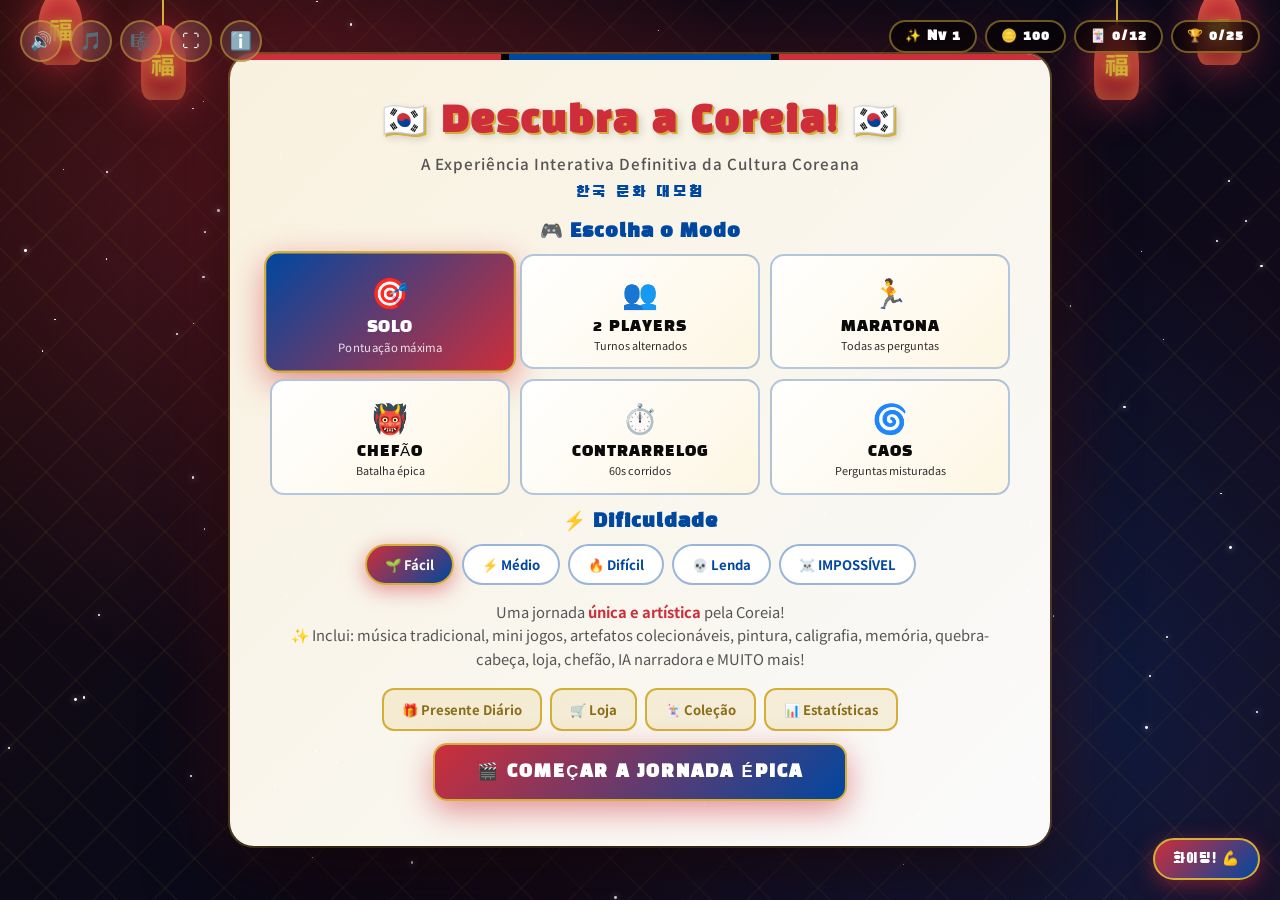
==== commit e2dab787: "Update index.html" ====
--- a/coreana/index.html
+++ b/coreana/index.html
@@ -3,22 +3,24 @@
 <head>
 <meta charset="UTF-8">
 <meta name="viewport" content="width=device-width, initial-scale=1.0">
-<title>🇰🇷 Descubra a Coreia — Obra-Prima Interativa</title>
+<title>🇰🇷 Descubra a Coreia — Experiência Definitiva</title>
 <style>
-  @import url('https://fonts.googleapis.com/css2?family=Black+Han+Sans&family=Noto+Sans+KR:wght@300;400;700;900&family=Nanum+Brush+Script&family=Nanum+Myeongjo:wght@400;700;800&family=Playfair+Display:wght@700;900&display=swap');
-
-  * { margin: 0; padding: 0; box-sizing: border-box; user-select: none; }
+  @import url('https://fonts.googleapis.com/css2?family=Black+Han+Sans&family=Noto+Sans+KR:wght@300;400;700;900&family=Nanum+Brush+Script&family=Nanum+Myeongjo:wght@400;700;800&family=Playfair+Display:wght@700;900&family=Gowun+Batang:wght@400;700&display=swap');
+
+  * { margin: 0; padding: 0; box-sizing: border-box; user-select: none; -webkit-tap-highlight-color: transparent; }
 
   :root {
     --vermelho: #cd2e3a;
     --azul: #0047a0;
     --preto: #0a0a0a;
     --dourado: #d4af37;
-    --rosa-sakura: #ffb7c5;
+    --rosa: #ffb7c5;
     --creme: #fdf6e3;
     --roxo: #6a1b9a;
-    --verde-jade: #00a86b;
+    --jade: #00a86b;
     --laranja: #ff6b35;
+    --ciano: #00d4ff;
+    --sombra: rgba(0,0,0,0.5);
   }
 
   html, body { overflow-x: hidden; }
@@ -36,11 +38,11 @@
     cursor: url("data:image/svg+xml;utf8,<svg xmlns='http://www.w3.org/2000/svg' width='32' height='32' viewBox='0 0 32 32'><circle cx='16' cy='16' r='10' fill='none' stroke='%23d4af37' stroke-width='2'/><circle cx='16' cy='16' r='3' fill='%23cd2e3a'/></svg>") 16 16, auto;
   }
 
-  button, .mode-card, .diff-btn, .answer-btn, .tile {
+  button, .mode-card, .diff-btn, .answer-btn, .tile, .shop-item {
     cursor: url("data:image/svg+xml;utf8,<svg xmlns='http://www.w3.org/2000/svg' width='32' height='32' viewBox='0 0 32 32'><circle cx='16' cy='16' r='10' fill='%23d4af37' stroke='%23cd2e3a' stroke-width='2'/><circle cx='16' cy='16' r='3' fill='%23cd2e3a'/></svg>") 16 16, pointer;
   }
 
-  /* Fundo animado */
+  /* ===== FUNDO CINEMATOGRÁFICO ===== */
   .bg-layer {
     position: fixed; inset: 0; z-index: 0;
     background: 
@@ -50,7 +52,6 @@
       linear-gradient(135deg, #1a0a0a 0%, #0a0a1a 50%, #1a0a1a 100%);
     animation: bgPulse 8s ease-in-out infinite;
   }
-
   @keyframes bgPulse {
     0%, 100% { filter: brightness(1) hue-rotate(0deg); }
     50% { filter: brightness(1.2) hue-rotate(20deg); }
@@ -88,6 +89,24 @@
     10% { opacity: 0.9; }
     90% { opacity: 0.9; }
     100% { transform: translateY(110vh) rotate(720deg) translateX(120px); opacity: 0; }
+  }
+
+  /* Bolhas de ar */
+  .bubble {
+    position: fixed; bottom: -50px;
+    width: 20px; height: 20px;
+    border-radius: 50%;
+    background: radial-gradient(circle at 30% 30%, rgba(255,255,255,0.4), rgba(212,175,55,0.1));
+    border: 1px solid rgba(212,175,55,0.3);
+    animation: rise linear infinite;
+    pointer-events: none;
+    z-index: 2;
+  }
+  @keyframes rise {
+    0% { transform: translateY(0) scale(0); opacity: 0; }
+    10% { opacity: 0.6; }
+    90% { opacity: 0.6; }
+    100% { transform: translateY(-110vh) scale(1); opacity: 0; }
   }
 
   /* Lanternas */
@@ -110,56 +129,65 @@
     font-size: 24px; font-weight: bold;
     text-shadow: 0 0 12px rgba(212,175,55,0.9);
   }
-  .lantern-1 { left: 4%; animation-delay: 0s; }
-  .lantern-2 { left: 13%; animation-delay: 0.5s; top: 25px; }
-  .lantern-3 { right: 4%; animation-delay: 1s; }
-  .lantern-4 { right: 13%; animation-delay: 1.5s; top: 25px; }
+  .lantern-1 { left: 3%; animation-delay: 0s; }
+  .lantern-2 { left: 11%; animation-delay: 0.5s; top: 25px; }
+  .lantern-3 { right: 3%; animation-delay: 1s; }
+  .lantern-4 { right: 11%; animation-delay: 1.5s; top: 25px; }
 
   @keyframes sway {
     0%, 100% { transform: rotate(-3deg); }
     50% { transform: rotate(3deg); }
   }
 
-  /* Controles flutuantes */
+  /* ===== CONTROLES FLUTUANTES ===== */
   .floating-controls {
     position: fixed; top: 20px; left: 20px;
-    display: flex; gap: 10px; z-index: 100;
+    display: flex; gap: 8px; z-index: 100;
+    flex-wrap: wrap;
   }
   .ctrl-btn {
-    width: 45px; height: 45px; border-radius: 50%;
+    width: 42px; height: 42px; border-radius: 50%;
     background: rgba(255,255,255,0.1);
     backdrop-filter: blur(10px);
     border: 2px solid rgba(212,175,55,0.5);
-    color: white; font-size: 1.2em; cursor: pointer;
+    color: white; font-size: 1.1em; cursor: pointer;
     transition: all 0.3s;
     display: flex; align-items: center; justify-content: center;
   }
   .ctrl-btn:hover {
     background: rgba(212,175,55,0.3);
-    transform: scale(1.1) rotate(10deg);
+    transform: scale(1.15) rotate(10deg);
     box-shadow: 0 0 20px rgba(212,175,55,0.6);
   }
-
-  /* HUD topo direita */
+  .ctrl-btn.active {
+    background: linear-gradient(135deg, var(--vermelho), var(--azul));
+    border-color: var(--dourado);
+    box-shadow: 0 0 15px rgba(212,175,55,0.8);
+  }
+
   .top-hud {
     position: fixed; top: 20px; right: 20px;
-    display: flex; gap: 10px; z-index: 100;
+    display: flex; gap: 8px; z-index: 100;
+    flex-wrap: wrap; max-width: 400px;
+    justify-content: flex-end;
   }
   .hud-badge {
-    background: rgba(0,0,0,0.5);
+    background: rgba(0,0,0,0.6);
     backdrop-filter: blur(10px);
     border: 2px solid rgba(212,175,55,0.5);
     border-radius: 30px;
-    padding: 8px 16px;
+    padding: 6px 14px;
     color: white;
     font-weight: 700;
-    font-size: 0.85em;
+    font-size: 0.8em;
     font-family: 'Black Han Sans', sans-serif;
     letter-spacing: 1px;
     display: flex; align-items: center; gap: 6px;
-  }
-
-  /* Container */
+    transition: all 0.3s;
+  }
+  .hud-badge:hover { transform: scale(1.05); border-color: var(--dourado); }
+
+  /* ===== CONTAINER PRINCIPAL ===== */
   .container {
     background: linear-gradient(135deg, rgba(253,246,227,0.98), rgba(255,255,255,0.98));
     border-radius: 24px;
@@ -167,7 +195,7 @@
       0 30px 80px rgba(0,0,0,0.7),
       0 0 0 2px rgba(212,175,55,0.4),
       0 0 80px rgba(205,46,58,0.3);
-    max-width: 780px;
+    max-width: 820px;
     width: 100%;
     padding: 45px 40px;
     text-align: center;
@@ -199,7 +227,7 @@
   h1 {
     font-family: 'Black Han Sans', sans-serif;
     color: var(--vermelho);
-    font-size: 2.3em;
+    font-size: 2.2em;
     margin-bottom: 8px;
     letter-spacing: 2px;
     text-shadow: 2px 2px 0 var(--dourado), 4px 4px 8px rgba(0,0,0,0.15);
@@ -210,12 +238,12 @@
     50% { transform: scale(1.02); }
   }
 
-  .subtitle { color: #555; margin-bottom: 8px; font-size: 1em; letter-spacing: 1px; font-weight: 500; }
+  .subtitle { color: #555; margin-bottom: 8px; font-size: 0.95em; letter-spacing: 1px; font-weight: 500; }
   .korean-subtitle {
     color: var(--azul);
     font-family: 'Black Han Sans', sans-serif;
-    font-size: 1.05em;
-    margin-bottom: 22px;
+    font-size: 1em;
+    margin-bottom: 18px;
     letter-spacing: 3px;
   }
 
@@ -225,16 +253,15 @@
     to { opacity: 1; transform: translateY(0); }
   }
 
-  /* Tela inicial */
-  .start-screen h2 {
+  h2 {
     font-family: 'Black Han Sans', sans-serif;
-    font-size: 1.3em; color: var(--azul);
-    margin: 18px 0 12px; letter-spacing: 1px;
+    font-size: 1.15em; color: var(--azul);
+    margin: 14px 0 10px; letter-spacing: 1px;
   }
 
   .intro-text {
-    color: #555; font-size: 0.95em; line-height: 1.6;
-    margin-bottom: 22px; padding: 0 15px;
+    color: #555; font-size: 0.92em; line-height: 1.6;
+    margin-bottom: 18px; padding: 0 15px;
   }
   .intro-text em { color: var(--vermelho); font-style: normal; font-weight: 700; }
 
@@ -242,16 +269,17 @@
   .mode-selection {
     display: grid;
     grid-template-columns: repeat(3, 1fr);
-    gap: 12px; margin-bottom: 20px;
+    gap: 10px; margin-bottom: 15px;
   }
   .mode-card {
-    padding: 18px 12px;
+    padding: 15px 10px;
     background: linear-gradient(135deg, #fff, #fdf6e3);
     border: 2px solid rgba(0,71,160,0.3);
-    border-radius: 16px;
+    border-radius: 14px;
     cursor: pointer;
     transition: all 0.3s;
     text-align: center;
+    position: relative;
   }
   .mode-card:hover {
     transform: translateY(-5px) scale(1.03);
@@ -265,23 +293,23 @@
     box-shadow: 0 10px 30px rgba(205,46,58,0.5);
     transform: scale(1.05);
   }
-  .mode-icon { font-size: 2em; margin-bottom: 6px; display: block; }
-  .mode-title { font-family: 'Black Han Sans', sans-serif; font-size: 1em; margin-bottom: 4px; letter-spacing: 1px; }
-  .mode-desc { font-size: 0.7em; opacity: 0.85; line-height: 1.25; }
+  .mode-icon { font-size: 1.8em; margin-bottom: 5px; display: block; }
+  .mode-title { font-family: 'Black Han Sans', sans-serif; font-size: 0.95em; margin-bottom: 3px; letter-spacing: 1px; }
+  .mode-desc { font-size: 0.68em; opacity: 0.85; line-height: 1.25; }
 
   /* Dificuldade */
   .difficulty-selection {
-    display: flex; justify-content: center; gap: 10px;
-    margin-bottom: 20px; flex-wrap: wrap;
+    display: flex; justify-content: center; gap: 8px;
+    margin-bottom: 15px; flex-wrap: wrap;
   }
   .diff-btn {
-    padding: 10px 20px;
+    padding: 9px 18px;
     border: 2px solid rgba(0,71,160,0.4);
     background: white; color: var(--azul);
     border-radius: 25px; cursor: pointer;
     font-weight: 700;
     font-family: 'Noto Sans KR', sans-serif;
-    transition: all 0.3s; font-size: 0.85em;
+    transition: all 0.3s; font-size: 0.82em;
   }
   .diff-btn:hover { transform: translateY(-2px); box-shadow: 0 5px 15px rgba(0,71,160,0.2); }
   .diff-btn.active {
@@ -291,12 +319,12 @@
   }
 
   .primary-btn {
-    padding: 18px 45px;
+    padding: 16px 42px;
     background: linear-gradient(135deg, var(--vermelho), var(--azul));
     color: white;
     border: 2px solid var(--dourado);
     border-radius: 14px;
-    font-size: 1.1em; font-weight: 700; cursor: pointer;
+    font-size: 1.05em; font-weight: 700; cursor: pointer;
     font-family: 'Black Han Sans', sans-serif;
     letter-spacing: 2px;
     box-shadow: 0 10px 30px rgba(205,46,58,0.5);
@@ -317,21 +345,22 @@
   /* Stats */
   .stats {
     display: flex; justify-content: space-around;
-    margin-bottom: 18px; padding: 15px;
+    margin-bottom: 15px; padding: 12px;
     background: linear-gradient(135deg, #fff, #fdf6e3);
-    border-radius: 16px;
+    border-radius: 14px;
     border: 2px solid rgba(212,175,55,0.3);
     box-shadow: inset 0 2px 10px rgba(0,0,0,0.05);
-  }
-  .stat { display: flex; flex-direction: column; align-items: center; }
+    flex-wrap: wrap; gap: 8px;
+  }
+  .stat { display: flex; flex-direction: column; align-items: center; min-width: 60px; }
   .stat-label {
-    font-size: 0.68em; color: #888;
-    text-transform: uppercase; letter-spacing: 2px;
-    font-weight: 700; margin-bottom: 4px;
+    font-size: 0.62em; color: #888;
+    text-transform: uppercase; letter-spacing: 1.5px;
+    font-weight: 700; margin-bottom: 3px;
   }
   .stat-value {
     font-family: 'Black Han Sans', sans-serif;
-    font-size: 1.5em; color: var(--azul);
+    font-size: 1.3em; color: var(--azul);
     text-shadow: 0 0 15px rgba(0,71,160,0.3);
     transition: transform 0.3s;
   }
@@ -341,11 +370,10 @@
     50% { transform: scale(1.4); color: var(--vermelho); }
   }
 
-  /* Timer */
   .timer-bar {
     height: 6px; background: rgba(0,0,0,0.08);
     border-radius: 3px; overflow: hidden;
-    margin-bottom: 15px;
+    margin-bottom: 12px;
   }
   .timer-fill {
     height: 100%;
@@ -358,13 +386,12 @@
     50% { opacity: 0.5; }
   }
 
-  /* Progress */
   .progress-bar {
-    height: 12px; background: rgba(0,0,0,0.08);
+    height: 10px; background: rgba(0,0,0,0.08);
     border-radius: 10px; overflow: hidden;
     position: relative;
     border: 1px solid rgba(212,175,55,0.2);
-    margin-bottom: 22px;
+    margin-bottom: 18px;
   }
   .progress-fill {
     height: 100%;
@@ -379,10 +406,9 @@
     100% { background-position: 200% 50%; }
   }
 
-  /* Pergunta */
   .emoji-wrap {
-    font-size: 4.5em; display: inline-block;
-    margin-bottom: 15px;
+    font-size: 4em; display: inline-block;
+    margin-bottom: 12px;
     animation: emojiFloat 3s ease-in-out infinite;
     filter: drop-shadow(0 10px 20px rgba(205,46,58,0.3));
   }
@@ -392,19 +418,19 @@
   }
 
   #question {
-    font-size: 1.25em; color: var(--preto);
-    margin-bottom: 22px; min-height: 70px;
+    font-size: 1.2em; color: var(--preto);
+    margin-bottom: 18px; min-height: 65px;
     font-weight: 700; line-height: 1.5;
     animation: fadeIn 0.6s;
   }
 
-  .answers { display: grid; gap: 12px; margin-bottom: 18px; }
+  .answers { display: grid; gap: 10px; margin-bottom: 15px; }
   .answer-btn {
-    padding: 16px 22px;
+    padding: 14px 20px;
     background: linear-gradient(135deg, #ffffff, #fdf6e3);
     border: 2px solid rgba(0,71,160,0.3);
-    border-radius: 14px;
-    font-size: 1.02em; color: var(--azul);
+    border-radius: 12px;
+    font-size: 0.98em; color: var(--azul);
     cursor: pointer;
     transition: all 0.3s cubic-bezier(0.34, 1.56, 0.64, 1);
     font-weight: 600;
@@ -416,11 +442,11 @@
     text-align: left;
   }
   .answer-btn .key {
-    width: 30px; height: 30px;
+    width: 28px; height: 28px;
     background: var(--dourado); color: white;
     border-radius: 50%; display: flex;
     align-items: center; justify-content: center;
-    font-weight: 900; font-size: 0.9em;
+    font-weight: 900; font-size: 0.85em;
     flex-shrink: 0;
     font-family: 'Black Han Sans', sans-serif;
   }
@@ -468,39 +494,39 @@
   .answer-btn:disabled { cursor: not-allowed; }
 
   #feedback {
-    font-size: 1.02em; font-weight: 700;
-    min-height: 30px; margin-bottom: 15px;
-    animation: fadeIn 0.5s; padding: 10px;
+    font-size: 0.98em; font-weight: 700;
+    min-height: 28px; margin-bottom: 12px;
+    animation: fadeIn 0.5s; padding: 8px;
     border-radius: 10px;
   }
 
   .hint-box {
     background: linear-gradient(135deg, rgba(212,175,55,0.15), rgba(255,183,197,0.15));
     border: 2px dashed var(--dourado);
-    border-radius: 12px; padding: 12px 18px;
-    margin-bottom: 15px; font-size: 0.95em;
+    border-radius: 12px; padding: 10px 16px;
+    margin-bottom: 12px; font-size: 0.9em;
     color: #6a5a1a; display: none;
     animation: fadeIn 0.5s;
   }
   .hint-box.show { display: block; }
   .hint-title {
     font-family: 'Black Han Sans', sans-serif;
-    color: var(--dourado); font-size: 0.85em;
-    letter-spacing: 1px; margin-bottom: 4px;
+    color: var(--dourado); font-size: 0.8em;
+    letter-spacing: 1px; margin-bottom: 3px;
   }
 
   .btn-row {
-    display: flex; gap: 10px;
+    display: flex; gap: 8px;
     justify-content: center; flex-wrap: wrap;
   }
 
   .btn-secondary {
-    padding: 12px 22px;
+    padding: 10px 18px;
     background: rgba(212,175,55,0.15);
     color: #8a6d1a;
     border: 2px solid var(--dourado);
     border-radius: 12px;
-    font-size: 0.88em; font-weight: 700;
+    font-size: 0.82em; font-weight: 700;
     cursor: pointer;
     font-family: 'Noto Sans KR', sans-serif;
     transition: all 0.3s;
@@ -514,12 +540,12 @@
   /* Tela final */
   .final-score {
     font-family: 'Black Han Sans', sans-serif;
-    font-size: 2.2em;
+    font-size: 2em;
     background: linear-gradient(90deg, var(--vermelho), var(--dourado), var(--azul));
     -webkit-background-clip: text;
     background-clip: text;
     -webkit-text-fill-color: transparent;
-    margin: 12px 0;
+    margin: 10px 0;
     animation: scoreGlow 2s ease-in-out infinite;
   }
   @keyframes scoreGlow {
@@ -528,7 +554,7 @@
   }
 
   .trophy {
-    font-size: 6em; margin: 10px 0;
+    font-size: 5em; margin: 8px 0;
     animation: trophyBounce 1.5s ease-in-out infinite;
     filter: drop-shadow(0 10px 30px rgba(212,175,55,0.6));
   }
@@ -539,32 +565,32 @@
 
   .final-stats {
     display: grid; grid-template-columns: repeat(4, 1fr);
-    gap: 10px; margin: 15px 0; padding: 15px;
+    gap: 8px; margin: 12px 0; padding: 12px;
     background: linear-gradient(135deg, #fff, #fdf6e3);
-    border-radius: 16px;
+    border-radius: 14px;
     border: 2px solid rgba(212,175,55,0.3);
   }
   .final-stat { text-align: center; }
   .final-stat-value {
     font-family: 'Black Han Sans', sans-serif;
-    font-size: 1.4em; color: var(--azul);
+    font-size: 1.25em; color: var(--azul);
     display: block;
   }
   .final-stat-label {
-    font-size: 0.65em; color: #888;
+    font-size: 0.6em; color: #888;
     text-transform: uppercase;
-    letter-spacing: 1px; margin-top: 4px;
+    letter-spacing: 1px; margin-top: 3px;
   }
 
   .history-box {
-    max-height: 220px; overflow-y: auto;
-    margin: 12px 0; padding: 12px;
+    max-height: 200px; overflow-y: auto;
+    margin: 10px 0; padding: 10px;
     background: rgba(0,0,0,0.03);
     border-radius: 12px; text-align: left;
-    font-size: 0.83em;
+    font-size: 0.8em;
   }
   .history-item {
-    padding: 8px 12px; margin-bottom: 6px;
+    padding: 7px 10px; margin-bottom: 5px;
     border-radius: 8px; border-left: 4px solid;
     background: white; animation: slideIn 0.4s;
   }
@@ -575,17 +601,17 @@
   /* Conquistas */
   .achievements-grid {
     display: grid; grid-template-columns: repeat(5, 1fr);
-    gap: 8px; margin: 12px 0;
+    gap: 6px; margin: 10px 0;
   }
   .achievement {
-    padding: 10px 5px;
+    padding: 8px 4px;
     background: rgba(0,0,0,0.05);
     border-radius: 10px;
     text-align: center;
     transition: all 0.3s;
     border: 2px solid transparent;
     opacity: 0.4;
-    font-size: 0.6em;
+    font-size: 0.55em;
   }
   .achievement.unlocked {
     opacity: 1;
@@ -599,8 +625,8 @@
     60% { transform: scale(1.2) rotate(10deg); }
     100% { transform: scale(1) rotate(0); }
   }
-  .achievement-icon { font-size: 1.8em; display: block; margin-bottom: 4px; }
-  .achievement-name { font-weight: 700; color: var(--azul); letter-spacing: 0.5px; line-height: 1.1; }
+  .achievement-icon { font-size: 1.6em; display: block; margin-bottom: 3px; }
+  .achievement-name { font-weight: 700; color: var(--azul); letter-spacing: 0.3px; line-height: 1.1; }
 
   /* Modal */
   .modal {
@@ -609,36 +635,38 @@
     z-index: 200; display: flex;
     align-items: center; justify-content: center;
     padding: 20px; animation: fadeIn 0.3s;
+    overflow-y: auto;
   }
   .modal-content {
     background: linear-gradient(135deg, #fdf6e3, white);
-    border-radius: 20px; padding: 30px;
-    max-width: 450px; width: 100%;
+    border-radius: 20px; padding: 25px;
+    max-width: 550px; width: 100%;
     text-align: center;
     border: 3px solid var(--dourado);
     animation: containerIn 0.5s;
     max-height: 90vh; overflow-y: auto;
+    margin: auto;
   }
   .modal-content h3 {
     font-family: 'Black Han Sans', sans-serif;
-    color: var(--vermelho); margin-bottom: 15px;
-    font-size: 1.3em;
-  }
-
-  /* ====== JOGO DE HANGUL ====== */
+    color: var(--vermelho); margin-bottom: 12px;
+    font-size: 1.2em;
+  }
+
+  /* ===== MINI JOGOS ===== */
   .hangul-board {
     display: flex; justify-content: center;
-    gap: 8px; margin: 20px 0;
+    gap: 6px; margin: 15px 0;
     flex-wrap: wrap;
   }
   .hangul-tile {
-    width: 60px; height: 60px;
+    width: 55px; height: 55px;
     background: linear-gradient(135deg, #fff, #fdf6e3);
     border: 2px solid var(--dourado);
-    border-radius: 12px;
+    border-radius: 10px;
     display: flex; align-items: center; justify-content: center;
     font-family: 'Nanum Myeongjo', serif;
-    font-size: 1.8em;
+    font-size: 1.6em;
     font-weight: 800;
     color: var(--azul);
     transition: all 0.3s;
@@ -656,15 +684,15 @@
   }
 
   .hangul-tile-btn {
-    width: 55px; height: 55px;
+    width: 50px; height: 50px;
     background: linear-gradient(135deg, var(--vermelho), #8b1a24);
     color: white; border: 2px solid var(--dourado);
     border-radius: 10px; cursor: pointer;
-    font-size: 1.5em;
+    font-size: 1.4em;
     font-family: 'Nanum Myeongjo', serif;
     font-weight: 800;
     transition: all 0.3s;
-    margin: 5px;
+    margin: 4px;
   }
   .hangul-tile-btn:hover {
     transform: scale(1.1) translateY(-3px);
@@ -673,11 +701,148 @@
 
   .hangul-options {
     display: flex; flex-wrap: wrap;
-    justify-content: center; gap: 6px;
-    margin: 15px 0;
-  }
-
-  /* ====== PAISAGEM DE PINTURA ====== */
+    justify-content: center; gap: 4px;
+    margin: 10px 0;
+  }
+
+  /* Memória */
+  .memory-grid {
+    display: grid; grid-template-columns: repeat(4, 1fr);
+    gap: 8px; margin: 15px 0;
+    max-width: 380px; margin-left: auto; margin-right: auto;
+  }
+  .memory-card {
+    aspect-ratio: 1;
+    background: linear-gradient(135deg, var(--azul), var(--roxo));
+    border-radius: 12px;
+    display: flex; align-items: center; justify-content: center;
+    font-size: 1.8em;
+    cursor: pointer;
+    transition: all 0.4s;
+    border: 2px solid var(--dourado);
+    color: transparent;
+    transform-style: preserve-3d;
+  }
+  .memory-card.flipped {
+    background: linear-gradient(135deg, #fff, #fdf6e3);
+    color: var(--preto);
+    transform: rotateY(180deg);
+  }
+  .memory-card.matched {
+    background: linear-gradient(135deg, var(--jade), #4caf50);
+    color: white;
+    animation: matchedPop 0.6s;
+  }
+  @keyframes matchedPop {
+    0% { transform: scale(1); }
+    50% { transform: scale(1.15) rotate(5deg); }
+    100% { transform: scale(1) rotate(0); }
+  }
+
+  /* Puzzle deslizante */
+  .puzzle-grid {
+    display: grid; grid-template-columns: repeat(3, 1fr);
+    gap: 4px; margin: 15px auto;
+    max-width: 300px;
+    background: var(--preto);
+    padding: 4px;
+    border-radius: 10px;
+  }
+  .puzzle-tile {
+    aspect-ratio: 1;
+    background: linear-gradient(135deg, var(--vermelho), var(--azul));
+    border-radius: 6px;
+    display: flex; align-items: center; justify-content: center;
+    font-size: 1.5em;
+    color: white;
+    cursor: pointer;
+    transition: all 0.2s;
+    font-family: 'Black Han Sans', sans-serif;
+    font-weight: 900;
+  }
+  .puzzle-tile:hover { transform: scale(0.95); }
+  .puzzle-tile.empty { background: transparent; cursor: default; }
+
+  /* Loja */
+  .shop-grid {
+    display: grid; grid-template-columns: repeat(2, 1fr);
+    gap: 10px; margin: 15px 0;
+  }
+  .shop-item {
+    padding: 12px;
+    background: linear-gradient(135deg, #fff, #fdf6e3);
+    border: 2px solid rgba(0,71,160,0.3);
+    border-radius: 12px;
+    cursor: pointer;
+    transition: all 0.3s;
+    text-align: center;
+  }
+  .shop-item:hover {
+    transform: translateY(-3px);
+    border-color: var(--dourado);
+    box-shadow: 0 8px 20px rgba(0,71,160,0.3);
+  }
+  .shop-item.owned {
+    background: linear-gradient(135deg, var(--jade), #4caf50);
+    color: white;
+    border-color: var(--dourado);
+  }
+  .shop-icon { font-size: 2em; margin-bottom: 6px; display: block; }
+  .shop-name { font-family: 'Black Han Sans'; font-size: 0.9em; margin-bottom: 3px; }
+  .shop-price { font-weight: 700; color: var(--dourado); font-size: 0.85em; }
+  .shop-item.owned .shop-price { color: white; }
+
+  /* Cartas colecionáveis */
+  .cards-grid {
+    display: grid; grid-template-columns: repeat(4, 1fr);
+    gap: 8px; margin: 15px 0;
+  }
+  .collect-card {
+    aspect-ratio: 0.7;
+    background: linear-gradient(135deg, #fff, #fdf6e3);
+    border: 2px solid var(--dourado);
+    border-radius: 10px;
+    display: flex; flex-direction: column;
+    align-items: center; justify-content: center;
+    padding: 6px;
+    font-size: 0.55em;
+    text-align: center;
+    transition: all 0.3s;
+    cursor: pointer;
+    position: relative;
+    overflow: hidden;
+  }
+  .collect-card::before {
+    content: '';
+    position: absolute;
+    inset: 0;
+    background: linear-gradient(135deg, rgba(212,175,55,0.1), transparent);
+    pointer-events: none;
+  }
+  .collect-card.locked {
+    filter: grayscale(1) brightness(0.7);
+    opacity: 0.6;
+  }
+  .collect-card:hover { transform: scale(1.05) rotate(2deg); }
+  .collect-card .cc-emoji { font-size: 2em; margin-bottom: 3px; }
+  .collect-card .cc-name { font-weight: 700; color: var(--azul); font-size: 1em; }
+  .collect-card .cc-rarity {
+    font-size: 0.7em; color: var(--dourado);
+    font-weight: 700;
+    margin-top: 2px;
+  }
+
+  /* Caligrafia */
+  .calligraphy-canvas {
+    border: 4px solid var(--dourado);
+    border-radius: 12px;
+    background: #fdf6e3;
+    cursor: crosshair;
+    touch-action: none;
+    box-shadow: 0 10px 30px rgba(0,0,0,0.2);
+    max-width: 100%;
+  }
+
   .paint-canvas {
     border: 4px solid var(--dourado);
     border-radius: 12px;
@@ -689,12 +854,12 @@
   }
 
   .palette {
-    display: flex; gap: 8px;
+    display: flex; gap: 6px;
     justify-content: center;
-    margin: 15px 0; flex-wrap: wrap;
+    margin: 10px 0; flex-wrap: wrap;
   }
   .color-swatch {
-    width: 40px; height: 40px;
+    width: 36px; height: 36px;
     border-radius: 50%;
     cursor: pointer;
     border: 3px solid white;
@@ -708,7 +873,7 @@
     box-shadow: 0 0 15px currentColor;
   }
 
-  /* Efeitos visuais */
+  /* Efeitos */
   .confetti {
     position: fixed; width: 10px; height: 10px;
     z-index: 999; pointer-events: none;
@@ -719,7 +884,6 @@
     100% { transform: translateY(100vh) rotate(720deg); opacity: 0; }
   }
 
-  /* Fogos de artifício */
   .firework {
     position: fixed; z-index: 998; pointer-events: none;
     width: 4px; height: 4px;
@@ -736,14 +900,13 @@
     100% { transform: scale(2) rotate(180deg) translateY(-30px); opacity: 0; }
   }
 
-  /* Badge flutuante */
   .fighting-badge {
     position: fixed; bottom: 20px; right: 20px;
     background: linear-gradient(135deg, var(--vermelho), var(--azul));
     color: white; padding: 10px 18px;
     border-radius: 30px;
     font-family: 'Black Han Sans', sans-serif;
-    font-size: 0.9em;
+    font-size: 0.85em;
     border: 2px solid var(--dourado);
     box-shadow: 0 5px 20px rgba(205,46,58,0.5);
     z-index: 10;
@@ -755,14 +918,13 @@
     50% { transform: scale(1.08); }
   }
 
-  /* Indicador de jogador */
   .turn-indicator {
-    padding: 10px 20px;
+    padding: 8px 18px;
     background: linear-gradient(135deg, var(--azul), var(--roxo));
     color: white; border-radius: 30px;
     font-family: 'Black Han Sans', sans-serif;
-    letter-spacing: 1px; font-size: 0.9em;
-    margin-bottom: 15px; display: inline-block;
+    letter-spacing: 1px; font-size: 0.85em;
+    margin-bottom: 12px; display: inline-block;
     animation: turnPulse 2s infinite;
     box-shadow: 0 5px 20px rgba(106,27,154,0.5);
   }
@@ -771,7 +933,7 @@
     50% { transform: scale(1.05); }
   }
 
-  /* Narração cinematográfica */
+  /* Narração */
   .narration-overlay {
     position: fixed; inset: 0;
     background: rgba(0,0,0,0.95);
@@ -803,16 +965,16 @@
     letter-spacing: 2px; animation: fadeIn 1s;
   }
 
-  /* Painel de capítulos */
+  /* Capítulos */
   .chapter-panel {
     display: flex; justify-content: center;
-    gap: 8px; margin-bottom: 15px;
+    gap: 6px; margin-bottom: 12px;
     flex-wrap: wrap;
   }
   .chapter-badge {
-    padding: 6px 14px;
+    padding: 5px 12px;
     border-radius: 20px;
-    font-size: 0.72em;
+    font-size: 0.68em;
     font-family: 'Black Han Sans', sans-serif;
     letter-spacing: 1px;
     border: 2px solid rgba(0,0,0,0.1);
@@ -824,18 +986,18 @@
     transform: scale(1.1);
     box-shadow: 0 5px 15px rgba(0,0,0,0.2);
   }
-
   .chapter-1 { background: linear-gradient(135deg, #ff6b35, #ffb74d); color: white; }
   .chapter-2 { background: linear-gradient(135deg, #cd2e3a, #ff6b81); color: white; }
   .chapter-3 { background: linear-gradient(135deg, #00a86b, #4caf50); color: white; }
   .chapter-4 { background: linear-gradient(135deg, #0047a0, #6a1b9a); color: white; }
-
-  /* Modal de conquista */
+  .chapter-5 { background: linear-gradient(135deg, #d4af37, #ffd700); color: var(--preto); }
+
+  /* Popup conquista */
   .achievement-popup {
     position: fixed; top: 100px; right: 20px;
     background: linear-gradient(135deg, var(--dourado), #ffd700);
     color: var(--preto);
-    padding: 15px 22px;
+    padding: 12px 20px;
     border-radius: 14px;
     border: 3px solid var(--preto);
     box-shadow: 0 10px 30px rgba(212,175,55,0.7);
@@ -843,7 +1005,7 @@
     animation: achievementSlide 0.6s cubic-bezier(0.34, 1.56, 0.64, 1), achievementFade 3s ease-in-out 0.6s forwards;
     font-family: 'Black Han Sans', sans-serif;
     display: flex; align-items: center; gap: 12px;
-    max-width: 320px;
+    max-width: 340px;
   }
   @keyframes achievementSlide {
     0% { transform: translateX(500px); }
@@ -854,7 +1016,7 @@
     100% { opacity: 0; transform: translateX(500px); }
   }
   .achievement-popup .icon {
-    font-size: 2em;
+    font-size: 1.8em;
     animation: iconSpin 0.8s;
   }
   @keyframes iconSpin {
@@ -862,65 +1024,189 @@
     100% { transform: rotate(360deg) scale(1); }
   }
 
-  /* Ranking */
+  /* Leaderboard */
   .leaderboard {
-    margin: 15px 0;
-    padding: 15px;
+    margin: 12px 0;
+    padding: 12px;
     background: linear-gradient(135deg, #fff, #fdf6e3);
-    border-radius: 16px;
+    border-radius: 14px;
     border: 2px solid rgba(212,175,55,0.3);
     text-align: left;
   }
   .leaderboard-row {
     display: flex; justify-content: space-between;
-    padding: 8px 12px;
+    padding: 6px 10px;
     border-radius: 8px;
-    margin-bottom: 4px;
+    margin-bottom: 3px;
     background: rgba(0,0,0,0.02);
-    font-size: 0.9em;
+    font-size: 0.85em;
   }
   .leaderboard-row.top-1 {
     background: linear-gradient(90deg, rgba(212,175,55,0.3), transparent);
     font-weight: 700;
   }
 
-  /* Modal Hangul intro */
-  .hangul-intro {
-    font-family: 'Nanum Myeongjo', serif;
+  /* ====== CENA DE ABERTURA CINEMATOGRÁFICA ====== */
+  .cinematic {
+    position: fixed; inset: 0;
+    background: #000; z-index: 300;
+    display: flex; align-items: center; justify-content: center;
+    flex-direction: column; color: white;
+    overflow: hidden;
+    animation: fadeIn 1s;
+  }
+  .cinema-scene {
+    position: absolute; inset: 0;
+    display: flex; align-items: center; justify-content: center;
+    flex-direction: column;
+    opacity: 0;
+    animation: cinemaScene 4s ease-in-out forwards;
+  }
+  @keyframes cinemaScene {
+    0% { opacity: 0; transform: scale(1.5); filter: blur(20px); }
+    20%, 80% { opacity: 1; transform: scale(1); filter: blur(0); }
+    100% { opacity: 0; transform: scale(0.9); filter: blur(10px); }
+  }
+  .cinema-text {
+    font-family: 'Nanum Brush Script', cursive;
+    font-size: 4em;
+    background: linear-gradient(90deg, var(--vermelho), var(--dourado), var(--azul));
+    -webkit-background-clip: text;
+    background-clip: text;
+    -webkit-text-fill-color: transparent;
     text-align: center;
+    line-height: 1.2;
+    padding: 20px;
+    text-shadow: 0 0 40px rgba(212,175,55,0.5);
+  }
+  .cinema-sub {
+    color: rgba(255,255,255,0.8);
+    font-size: 1.1em;
+    letter-spacing: 4px;
+    margin-top: 20px;
+    font-family: 'Gowun Batang', serif;
+  }
+  .cinema-dots {
+    position: absolute; inset: 0;
+    background-image: radial-gradient(circle, rgba(255,255,255,0.5) 1px, transparent 1px);
+    background-size: 50px 50px;
+    opacity: 0.15;
+    animation: dotsMove 20s linear infinite;
+  }
+  @keyframes dotsMove {
+    0% { transform: translate(0, 0); }
+    100% { transform: translate(50px, 50px); }
+  }
+  .cinema-skip {
+    position: absolute; bottom: 30px; right: 30px;
+    padding: 10px 22px;
+    background: rgba(212,175,55,0.2);
+    color: white;
+    border: 2px solid var(--dourado);
+    border-radius: 30px;
+    cursor: pointer;
+    font-family: 'Black Han Sans', sans-serif;
+    letter-spacing: 1px;
+    font-size: 0.9em;
+    z-index: 310;
+    transition: all 0.3s;
+  }
+  .cinema-skip:hover {
+    background: var(--dourado);
+    transform: scale(1.05);
+  }
+
+  /* Boss Fight */
+  .boss-header {
+    padding: 15px;
+    background: linear-gradient(135deg, var(--preto), #2a0a0a);
+    border-radius: 14px;
     margin-bottom: 15px;
-    color: var(--azul);
-  }
-  .hangul-big {
-    font-size: 5em;
-    display: block;
-    margin: 10px 0;
-    color: var(--vermelho);
-    text-shadow: 0 0 30px rgba(205,46,58,0.5);
-    animation: hangulFloat 3s ease-in-out infinite;
-  }
-  @keyframes hangulFloat {
-    0%, 100% { transform: translateY(0) rotate(-2deg); }
-    50% { transform: translateY(-10px) rotate(2deg); }
-  }
+    color: white;
+    border: 3px solid var(--vermelho);
+    box-shadow: 0 0 40px rgba(205,46,58,0.5);
+  }
+  .boss-name {
+    font-family: 'Black Han Sans';
+    font-size: 1.3em;
+    letter-spacing: 2px;
+    color: #ff6b81;
+    text-shadow: 0 0 20px rgba(205,46,58,0.8);
+  }
+  .boss-hp-bar {
+    height: 16px;
+    background: rgba(255,255,255,0.1);
+    border-radius: 10px;
+    overflow: hidden;
+    margin-top: 8px;
+    border: 2px solid var(--vermelho);
+  }
+  .boss-hp-fill {
+    height: 100%;
+    background: linear-gradient(90deg, #8b1a24, var(--vermelho), #ff6b81);
+    transition: width 0.6s;
+    box-shadow: inset 0 0 10px rgba(255,255,255,0.3);
+  }
+  .boss-emoji {
+    font-size: 3.5em;
+    animation: bossFloat 2s ease-in-out infinite;
+    display: inline-block;
+  }
+  @keyframes bossFloat {
+    0%, 100% { transform: translateY(0) rotate(-3deg); }
+    50% { transform: translateY(-10px) rotate(3deg); }
+  }
+
+  /* Loja */
+  .shop-balance {
+    font-family: 'Black Han Sans';
+    font-size: 1.3em;
+    color: var(--dourado);
+    margin-bottom: 12px;
+    text-shadow: 0 0 15px rgba(212,175,55,0.5);
+  }
+
+  /* Cartas */
+  .cards-badge {
+    background: linear-gradient(135deg, var(--dourado), #ffd700);
+    color: var(--preto);
+    padding: 4px 10px;
+    border-radius: 12px;
+    font-family: 'Black Han Sans';
+    font-size: 0.7em;
+    letter-spacing: 1px;
+  }
+
+  /* Efeito parallax no container */
+  .parallax-tilt {
+    transition: transform 0.1s ease-out;
+  }
+
+  .hidden { display: none !important; }
 
   /* Responsivo */
   @media (max-width: 700px) {
-    .container { padding: 30px 20px; }
-    h1 { font-size: 1.6em; }
-    #question { font-size: 1.05em; }
-    .lantern { width: 28px; height: 50px; }
-    .lantern::after { font-size: 14px; }
-    .fighting-badge { font-size: 0.72em; padding: 8px 14px; }
+    .container { padding: 25px 18px; }
+    h1 { font-size: 1.5em; }
+    #question { font-size: 1em; }
+    .lantern { width: 25px; height: 45px; }
+    .lantern::after { font-size: 12px; }
+    .fighting-badge { font-size: 0.65em; padding: 6px 12px; bottom: 10px; right: 10px; }
     .mode-selection { grid-template-columns: 1fr 1fr; }
     .final-stats { grid-template-columns: 1fr 1fr; }
-    .answer-btn { padding: 14px 16px; font-size: 0.95em; }
+    .answer-btn { padding: 12px 14px; font-size: 0.9em; }
     .narration-text { font-size: 1.8em; }
     .achievements-grid { grid-template-columns: repeat(4, 1fr); }
-    .top-hud { flex-direction: column; gap: 5px; }
-  }
-
-  .hidden { display: none !important; }
+    .top-hud { flex-direction: column; gap: 4px; top: 10px; right: 10px; }
+    .floating-controls { top: 10px; left: 10px; }
+    .ctrl-btn { width: 36px; height: 36px; font-size: 0.95em; }
+    .hud-badge { font-size: 0.7em; padding: 5px 10px; }
+    .cinema-text { font-size: 2.4em; }
+    .shop-grid { grid-template-columns: 1fr; }
+    .cards-grid { grid-template-columns: repeat(3, 1fr); }
+    .hangul-tile { width: 45px; height: 45px; font-size: 1.3em; }
+    .hangul-tile-btn { width: 42px; height: 42px; font-size: 1.2em; }
+  }
 </style>
 </head>
 <body>
@@ -934,27 +1220,33 @@
 <div class="lantern lantern-3"></div>
 <div class="lantern lantern-4"></div>
 
+<!-- Controles -->
 <div class="floating-controls">
   <button class="ctrl-btn" id="sound-toggle" title="Som">🔊</button>
   <button class="ctrl-btn" id="music-toggle" title="Música">🎵</button>
+  <button class="ctrl-btn" id="sfx-toggle" title="Instrumento">🎼</button>
   <button class="ctrl-btn" id="fullscreen-toggle" title="Tela cheia">⛶</button>
+  <button class="ctrl-btn" id="credits-btn" title="Créditos">ℹ️</button>
 </div>
 
+<!-- HUD -->
 <div class="top-hud">
-  <div class="hud-badge" id="hud-level">✨ NÍVEL 1</div>
+  <div class="hud-badge" id="hud-level">✨ Nv 1</div>
   <div class="hud-badge" id="hud-coins">🪙 0</div>
+  <div class="hud-badge" id="hud-cards">🃏 0/12</div>
+  <div class="hud-badge" id="hud-achievements">🏆 0/20</div>
 </div>
 
-<div class="container">
+<div class="container parallax-tilt" id="main-container">
   <div class="flag-bar"></div>
 
-  <!-- ====== TELA INICIAL ====== -->
-  <div id="start-screen" class="screen start-screen">
+  <!-- TELA INICIAL -->
+  <div id="start-screen" class="screen">
     <h1>🇰🇷 Descubra a Coreia! 🇰🇷</h1>
-    <p class="subtitle">Uma jornada artística pela cultura coreana</p>
-    <p class="korean-subtitle">한국 문화 예술 퀴즈</p>
-
-    <h2>🎮 Modo de Jogo</h2>
+    <p class="subtitle">A Experiência Interativa Definitiva da Cultura Coreana</p>
+    <p class="korean-subtitle">한국 문화 대모험</p>
+
+    <h2>🎮 Escolha o Modo</h2>
     <div class="mode-selection">
       <div class="mode-card selected" data-mode="solo">
         <span class="mode-icon">🎯</span>
@@ -971,29 +1263,61 @@
         <div class="mode-title">MARATONA</div>
         <div class="mode-desc">Todas as perguntas</div>
       </div>
+      <div class="mode-card" data-mode="boss">
+        <span class="mode-icon">👹</span>
+        <div class="mode-title">CHEFÃO</div>
+        <div class="mode-desc">Batalha épica</div>
+      </div>
+      <div class="mode-card" data-mode="tempo">
+        <span class="mode-icon">⏱️</span>
+        <div class="mode-title">CONTRARRELOG</div>
+        <div class="mode-desc">60s corridos</div>
+      </div>
+      <div class="mode-card" data-mode="caos">
+        <span class="mode-icon">🌀</span>
+        <div class="mode-title">CAOS</div>
+        <div class="mode-desc">Perguntas misturadas</div>
+      </div>
     </div>
 
     <h2>⚡ Dificuldade</h2>
     <div class="difficulty-selection">
-      <button class="diff-btn active" data-diff="facil">🌱 Fácil (20s)</button>
-      <button class="diff-btn" data-diff="medio">⚡ Médio (15s)</button>
-      <button class="diff-btn" data-diff="dificil">🔥 Difícil (10s)</button>
-      <button class="diff-btn" data-diff="lenda">💀 Lenda (7s)</button>
+      <button class="diff-btn active" data-diff="facil">🌱 Fácil</button>
+      <button class="diff-btn" data-diff="medio">⚡ Médio</button>
+      <button class="diff-btn" data-diff="dificil">🔥 Difícil</button>
+      <button class="diff-btn" data-diff="lenda">💀 Lenda</button>
+      <button class="diff-btn" data-diff="impossivel">☠️ IMPOSSÍVEL</button>
     </div>
 
     <p class="intro-text">
-      Uma jornada interativa com <em>música</em>, <em>minijogo de Hangul</em>, 
-      <em>pintura tradicional coreana</em>, <em>conquistas</em> e muito mais!
-      <br><br>
-      🏆 <strong>4 Capítulos Temáticos:</strong> Gastronomia • K-Pop & Arte • Tradições • História
+      Uma jornada <em>única e artística</em> pela Coreia! 
+      <br>
+      ✨ Inclui: música tradicional, mini jogos, artefatos colecionáveis, pintura, caligrafia, memória, quebra-cabeça, loja, chefão, IA narradora e MUITO mais!
     </p>
 
-    <button class="primary-btn" id="start-btn">🎬 COMEÇAR A JORNADA</button>
+    <div class="btn-row" style="margin-bottom: 12px;">
+      <button class="btn-secondary" id="daily-reward">🎁 Presente Diário</button>
+      <button class="btn-secondary" id="shop-btn">🛒 Loja</button>
+      <button class="btn-secondary" id="cards-btn">🃏 Coleção</button>
+      <button class="btn-secondary" id="stats-btn">📊 Estatísticas</button>
+    </div>
+
+    <button class="primary-btn" id="start-btn">🎬 COMEÇAR A JORNADA ÉPICA</button>
   </div>
 
-  <!-- ====== JOGO ====== -->
+  <!-- JOGO -->
   <div id="game-area" class="screen hidden">
     <div class="turn-indicator hidden" id="turn-indicator">🎯 Vez do Jogador 1</div>
+
+    <div id="boss-area" class="hidden">
+      <div class="boss-header">
+        <div class="boss-emoji" id="boss-emoji">👹</div>
+        <div class="boss-name" id="boss-name">Dokkaebi - O Goblin Coreano</div>
+        <div class="boss-hp-bar">
+          <div class="boss-hp-fill" id="boss-hp" style="width:100%"></div>
+        </div>
+      </div>
+    </div>
 
     <div class="chapter-panel" id="chapter-panel"></div>
 
@@ -1018,6 +1342,10 @@
         <span class="stat-label">Streak</span>
         <span class="stat-value" id="streak">0🔥</span>
       </div>
+      <div class="stat">
+        <span class="stat-label">Karma</span>
+        <span class="stat-value" id="karma">50</span>
+      </div>
     </div>
 
     <div class="timer-bar">
@@ -1033,19 +1361,21 @@
     <div id="feedback"></div>
 
     <div class="btn-row">
-      <button class="btn-secondary" id="hint-btn">💡 Dica (-5pts)</button>
+      <button class="btn-secondary" id="hint-btn">💡 Dica</button>
       <button class="btn-secondary" id="skip-btn">⏭️ Pular</button>
-      <button class="btn-secondary" id="fifty-btn">50/50 (-10pts)</button>
-      <button class="primary-btn hidden" id="next-btn" style="padding: 12px 30px; font-size: 1em;">Próxima → 다음</button>
+      <button class="btn-secondary" id="fifty-btn">50/50</button>
+      <button class="btn-secondary" id="freeze-btn">🧊 Congelar</button>
+      <button class="btn-secondary" id="double-btn">💰 2x</button>
+      <button class="primary-btn hidden" id="next-btn" style="padding: 10px 26px; font-size: 0.95em;">Próxima → 다음</button>
     </div>
   </div>
 
-  <!-- ====== TELA FINAL ====== -->
+  <!-- FINAL -->
   <div id="end-screen" class="screen hidden">
     <div class="trophy" id="trophy">🏆</div>
-    <h2 id="end-title" style="color:var(--azul); font-family:'Black Han Sans',sans-serif; font-size:1.7em;"></h2>
+    <h2 id="end-title" style="font-size:1.6em;"></h2>
     <p class="final-score" id="final-score"></p>
-    <p id="end-message" style="color:#666; margin-bottom: 15px; font-size:1em; line-height:1.5;"></p>
+    <p id="end-message" style="color:#666; margin-bottom: 12px; font-size:0.95em; line-height:1.5;"></p>
 
     <div class="final-stats">
       <div class="final-stat">
@@ -1066,40 +1396,45 @@
       </div>
     </div>
 
-    <h3 style="color: var(--azul); font-family: 'Black Han Sans'; margin: 15px 0 8px; font-size: 1em; letter-spacing: 1px;">🏅 CONQUISTAS DESBLOQUEADAS</h3>
+    <h3 style="color: var(--azul); font-family: 'Black Han Sans'; margin: 12px 0 6px; font-size: 0.95em; letter-spacing: 1px;">🏅 CONQUISTAS</h3>
     <div class="achievements-grid" id="achievements-grid"></div>
 
-    <h3 style="color: var(--azul); font-family: 'Black Han Sans'; margin: 15px 0 8px; font-size: 1em; letter-spacing: 1px;">🏆 RANKING LOCAL</h3>
+    <h3 style="color: var(--azul); font-family: 'Black Han Sans'; margin: 12px 0 6px; font-size: 0.95em; letter-spacing: 1px;">🏆 RANKING LOCAL</h3>
     <div class="leaderboard" id="leaderboard"></div>
 
-    <div id="podium" class="hidden" style="margin: 15px 0; padding: 15px; background: linear-gradient(135deg, #fdf6e3, #fff); border-radius: 16px; border: 2px solid var(--dourado);"></div>
-
-    <h3 style="color: var(--azul); font-family: 'Black Han Sans'; margin: 10px 0; font-size: 1em; letter-spacing: 1px;">📜 REVISÃO</h3>
+    <div id="podium" class="hidden" style="margin: 12px 0; padding: 12px; background: linear-gradient(135deg, #fdf6e3, #fff); border-radius: 14px; border: 2px solid var(--dourado);"></div>
+
+    <h3 style="color: var(--azul); font-family: 'Black Han Sans'; margin: 8px 0; font-size: 0.95em; letter-spacing: 1px;">📜 REVISÃO</h3>
     <div class="history-box" id="history"></div>
 
-    <div class="btn-row" style="margin-top: 15px;">
-      <button class="primary-btn" id="restart-btn" style="padding: 14px 28px; font-size: 0.95em;">🔄 Jogar</button>
-      <button class="btn-secondary" id="hangul-btn">🇰🇷 Mini Hangul</button>
+    <div class="btn-row" style="margin-top: 12px;">
+      <button class="primary-btn" id="restart-btn" style="padding: 12px 22px; font-size: 0.9em;">🔄 Jogar</button>
+      <button class="btn-secondary" id="hangul-btn">🇰🇷 Hangul</button>
+      <button class="btn-secondary" id="memory-btn">🧠 Memória</button>
+      <button class="btn-secondary" id="puzzle-btn">🧩 Puzzle</button>
       <button class="btn-secondary" id="paint-btn">🎨 Pintar</button>
+      <button class="btn-secondary" id="calligraphy-btn">✍️ Caligrafia</button>
+      <button class="btn-secondary" id="music-quiz-btn">🎼 Quiz Musical</button>
       <button class="btn-secondary" id="share-btn">📤 Enviar</button>
       <button class="btn-secondary" id="home-btn">🏠 Início</button>
     </div>
   </div>
 </div>
 
-<div class="fighting-badge">화이팅! 💪</div>
+<div class="fighting-badge" id="fighting-badge">화이팅! 💪</div>
 
 <script>
 // ==================== AMBIENTE ====================
 function createStars() {
   const c = document.getElementById('stars');
-  for (let i = 0; i < 100; i++) {
+  for (let i = 0; i < 120; i++) {
     const s = document.createElement('div');
     s.className = 'star';
     s.style.left = Math.random() * 100 + '%';
     s.style.top = Math.random() * 100 + '%';
     s.style.animationDelay = Math.random() * 3 + 's';
     s.style.animationDuration = (Math.random() * 2 + 2) + 's';
+    s.style.width = s.style.height = (Math.random() * 2 + 1) + 'px';
     c.appendChild(s);
   }
 }
@@ -1107,8 +1442,8 @@
 
 function createSakura() {
   const c = document.getElementById('sakura');
-  const petals = ['🌸', '🌸', '🌸', '🌺', '💮', '🌸'];
-  for (let i = 0; i < 35; i++) {
+  const petals = ['🌸', '🌸', '🌸', '🌺', '💮', '🌸', '🏵️'];
+  for (let i = 0; i < 40; i++) {
     const p = document.createElement('div');
     p.className = 'sakura';
     p.textContent = petals[Math.floor(Math.random() * petals.length)];
@@ -1121,22 +1456,36 @@
 }
 createSakura();
 
-// ==================== ÁUDIO ====================
+function createBubbles() {
+  for (let i = 0; i < 15; i++) {
+    const b = document.createElement('div');
+    b.className = 'bubble';
+    b.style.left = Math.random() * 100 + '%';
+    b.style.animationDuration = (Math.random() * 15 + 15) + 's';
+    b.style.animationDelay = Math.random() * 20 + 's';
+    b.style.width = b.style.height = (Math.random() * 30 + 10) + 'px';
+    document.body.appendChild(b);
+  }
+}
+createBubbles();
+
+// ==================== ÁUDIO AVANÇADO ====================
 let audioCtx;
-let soundOn = true, musicOn = true, musicInterval;
+let soundOn = true, musicOn = true, sfxStyle = 'sine', musicInterval;
 
 function initAudio() {
   if (!audioCtx) audioCtx = new (window.AudioContext || window.webkitAudioContext)();
   if (audioCtx.state === 'suspended') audioCtx.resume();
 }
 
-function playTone(freq, duration, type = 'sine', vol = 0.15) {
+function playTone(freq, duration, type = null, vol = 0.15) {
   if (!soundOn) return;
   try {
     initAudio();
     const osc = audioCtx.createOscillator();
     const gain = audioCtx.createGain();
-    osc.type = type; osc.frequency.value = freq;
+    osc.type = type || sfxStyle;
+    osc.frequency.value = freq;
     osc.connect(gain); gain.connect(audioCtx.destination);
     gain.gain.setValueAtTime(vol, audioCtx.currentTime);
     gain.gain.exponentialRampToValueAtTime(0.001, audioCtx.currentTime + duration);
@@ -1166,18 +1515,30 @@
     setTimeout(() => playTone(f, 0.35, 'sine', 0.15), i * 150);
   });
 };
+const playEpicFail = () => {
+  [400, 350, 300, 250, 200].forEach((f, i) => {
+    setTimeout(() => playTone(f, 0.3, 'sawtooth', 0.12), i * 150);
+  });
+};
+
+const musicTracks = [
+  { name: 'Arpejo Coreano', scale: [261.63, 293.66, 329.63, 392.00, 440.00, 523.25, 587.33, 659.25, 783.99, 880.00], pattern: [0, 2, 4, 5, 7, 9, 7, 5, 4, 2, 4, 2] },
+  { name: 'Meditação', scale: [220, 246.94, 261.63, 329.63, 349.23, 440, 493.88, 523.25], pattern: [0, 2, 4, 6, 4, 2, 0, 2, 4, 6, 7, 6, 4, 2] },
+  { name: 'Festa', scale: [261.63, 329.63, 392.00, 523.25, 659.25, 783.99, 1046.5], pattern: [0, 1, 2, 3, 4, 5, 6, 5, 4, 3, 2, 1] },
+  { name: 'Épico', scale: [196, 246.94, 293.66, 392, 493.88, 587.33, 783.99], pattern: [0, 3, 5, 6, 5, 3, 1, 3, 5, 6] }
+];
+let currentTrack = 0;
 
 function startMusic() {
   if (!musicOn) return;
   try {
     initAudio();
-    const scale = [261.63, 293.66, 329.63, 392.00, 440.00, 523.25, 587.33, 659.25, 783.99, 880.00];
-    const pattern = [0, 2, 4, 5, 7, 9, 7, 5, 4, 2, 4, 2];
+    const track = musicTracks[currentTrack];
     let idx = 0;
     musicInterval = setInterval(() => {
       if (!musicOn || !audioCtx) return;
       try {
-        const note = scale[pattern[idx % pattern.length]];
+        const note = track.scale[track.pattern[idx % track.pattern.length]];
         const osc = audioCtx.createOscillator();
         const gain = audioCtx.createGain();
         osc.type = 'sine';
@@ -1202,56 +1563,64 @@
   speechSynthesis.speak(u);
 }
 
-// ==================== PERGUNTAS POR CAPÍTULO ====================
+// ==================== PERGUNTAS ====================
 const chaptersData = [
   {
     name: 'Gastronomia', korName: '음식', emoji: '🍜', cssClass: 'chapter-1',
     questions: [
       { emoji: "🍜", q: "Qual é o prato coreano feito com repolho fermentado e apimentado?",
         answers: ["Kimchi", "Sushi", "Bibimbap", "Ramen"], correct: 0,
-        hint: "É servido como acompanhamento em quase todas as refeições coreanas.",
-        fact: "O kimchi tem mais de 200 variedades diferentes!" },
-      { emoji: "🍚", q: "Qual prato é uma tigela de arroz com legumes, carne e ovo, servido com molho gochujang?",
+        hint: "É servido como acompanhamento em quase todas as refeições.",
+        fact: "Existem mais de 200 tipos de kimchi!" },
+      { emoji: "🍚", q: "Qual prato é arroz com legumes, carne e ovo, com gochujang?",
         answers: ["Bibimbap", "Japchae", "Tteokbokki", "Kimbap"], correct: 0,
-        hint: "O nome significa literalmente 'arroz misturado'.",
-        fact: "O bibimbap de Jeonju é considerado o mais tradicional!" },
+        hint: "Significa literalmente 'arroz misturado'.",
+        fact: "O bibimbap de Jeonju é o mais tradicional!" },
       { emoji: "🍢", q: "Qual prato é feito de bolinhos de arroz em molho picante?",
         answers: ["Tteokbokki", "Kimbap", "Japchae", "Mandu"], correct: 0,
-        hint: "É o lanche de rua mais popular da Coreia!",
-        fact: "O tteokbokki surgiu como prato real na Dinastia Joseon." },
+        hint: "É o lanche de rua mais popular!",
+        fact: "Surgiu como prato real na Dinastia Joseon." },
       { emoji: "🥟", q: "Como se chamam os dumplings coreanos?",
         answers: ["Gyoza", "Mandu", "Wonton", "Baozi"], correct: 1,
-        hint: "Podem ser cozidos no vapor, fritos ou em sopa.",
-        fact: "O mandu kimchi é a versão mais famosa!" },
+        hint: "Podem ser cozidos, fritos ou em sopa.",
+        fact: "O mandu kimchi é o mais famoso!" },
       { emoji: "🍲", q: "Qual é a famosa sopa coreana de kimchi com tofu e porco?",
         answers: ["Kimchi Jjigae", "Miso Soup", "Ramen", "Sundubu"], correct: 0,
-        hint: "É cozido em panela de barro chamada ttukbaegi.",
-        fact: "É considerada um prato comfort food no inverno!" }
+        hint: "É cozida em panela de barro ttukbaegi.",
+        fact: "Comfort food clássico do inverno!" },
+      { emoji: "🥩", q: "Como se chama o churrasco coreano grelhado na mesa?",
+        answers: ["Yakiniku", "Bulgogi", "Teppanyaki", "Sukiyaki"], correct: 1,
+        hint: "O nome significa 'carne no fogo'.",
+        fact: "Bulgogi é marinado em molho de soja e pera!" }
     ]
   },
   {
     name: 'K-Pop & Arte', korName: '예술', emoji: '🎵', cssClass: 'chapter-2',
     questions: [
-      { emoji: "🎵", q: "Como se chama o gênero pop coreano que conquistou o mundo?",
+      { emoji: "🎵", q: "Como se chama o gênero pop coreano mundialmente famoso?",
         answers: ["J-Pop", "C-Pop", "K-Pop", "Trot"], correct: 2,
-        hint: "BTS, BLACKPINK e TWICE são ícones.",
-        fact: "O K-Pop surgiu nos anos 90 com o grupo Seo Taiji and Boys!" },
+        hint: "BTS, BLACKPINK, TWICE são ícones.",
+        fact: "Surgiu nos anos 90 com Seo Taiji and Boys!" },
       { emoji: "🎭", q: "Como se chama o teatro tradicional coreano com máscaras?",
         answers: ["Kabuki", "Talchum", "Noh", "Pansori"], correct: 1,
-        hint: "Era usado para satirizar a nobreza.",
-        fact: "O Talchum é Patrimônio Cultural Imaterial da UNESCO!" },
-      { emoji: "🎼", q: "Como se chama a narrativa musical coreana, contada por um só cantor?",
+        hint: "Satirizava a nobreza.",
+        fact: "Patrimônio Cultural Imaterial da UNESCO!" },
+      { emoji: "🎼", q: "Como se chama a narrativa musical coreana de um só cantor?",
         answers: ["K-Pop", "Pansori", "Trot", "Samulnori"], correct: 1,
-        hint: "Uma performance que pode durar até 8 horas!",
-        fact: "Pansori significa 'som do lugar onde as pessoas se reúnem'." },
+        hint: "Pode durar até 8 horas!",
+        fact: "Significa 'som do lugar onde as pessoas se reúnem'." },
       { emoji: "🎨", q: "Como se chama a tradicional arte coreana de dobradura de papel?",
         answers: ["Origami", "Jong-ie Jopgi", "Hanji", "Kkochggo"], correct: 2,
-        hint: "O papel tradicional coreano é famoso por sua resistência.",
-        fact: "O Hanji é feito de amoreira e pode durar mais de 1000 anos!" },
-      { emoji: "🎤", q: "Qual grupo de K-Pop foi o primeiro a se apresentar na ONU?",
+        hint: "O papel tradicional é famoso por resistência.",
+        fact: "O Hanji pode durar mais de 1000 anos!" },
+      { emoji: "🎤", q: "Qual grupo de K-Pop discursou na ONU?",
         answers: ["EXO", "BTS", "BLACKPINK", "TWICE"], correct: 1,
-        hint: "Eles têm um fandom chamado ARMY.",
-        fact: "O BTS discursou na ONU em 2018 e 2020!" }
+        hint: "Têm um fandom chamado ARMY.",
+        fact: "Discursaram na ONU em 2018 e 2020!" },
+      { emoji: "🖌️", q: "Como se chama a pintura tradicional coreana?",
+        answers: ["Ukiyo-e", "Minhwa", "Guohua", "Nihonga"], correct: 1,
+        hint: "Significa 'pintura do povo'.",
+        fact: "Minhwa costuma retratar animais e símbolos de sorte!" }
     ]
   },
   {
@@ -1259,24 +1628,28 @@
     questions: [
       { emoji: "🙇", q: "Qual é a forma tradicional de cumprimentar na Coreia?",
         answers: ["Aperto de mão", "Reverência (jeol)", "Abraço", "Beijo no rosto"], correct: 1,
-        hint: "A profundidade da inclinação indica o nível de respeito.",
-        fact: "Diz-se '안녕하세요' (Annyeonghaseyo) ao cumprimentar!" },
+        hint: "A profundidade indica respeito.",
+        fact: "Diz-se '안녕하세요' (Annyeonghaseyo)!" },
       { emoji: "👘", q: "Como se chama a vestimenta tradicional coreana?",
         answers: ["Kimono", "Hanbok", "Qipao", "Ao Dai"], correct: 1,
-        hint: "Possui cores vibrantes e é usada em ocasiões especiais.",
-        fact: "Existem hanboks específicos para cada estação do ano!" },
+        hint: "Possui cores vibrantes.",
+        fact: "Existem hanboks para cada estação!" },
       { emoji: "🎊", q: "Qual é o nome do Ano Novo Lunar coreano?",
         answers: ["Tet", "Seollal", "Chuseok", "Dano"], correct: 1,
-        hint: "É uma das datas mais importantes da Coreia.",
-        fact: "Durante o Seollal, os coreanos fazem reverência aos mais velhos!" },
+        hint: "Uma das datas mais importantes.",
+        fact: "Fazem reverência aos mais velhos!" },
       { emoji: "🌕", q: "Qual é o festival coreano de ação de graças?",
         answers: ["Seollal", "Chuseok", "Daeboreum", "Dano"], correct: 1,
-        hint: "Celebrado no 15º dia do 8º mês lunar.",
-        fact: "No Chuseok, comem-se songpyeon (bolinhos de arroz em forma de meia-lua)!" },
+        hint: "15º dia do 8º mês lunar.",
+        fact: "Comem songpyeon (bolinhos em forma de meia-lua)!" },
       { emoji: "🎂", q: "Qual idade todos os coreanos completam juntos no Ano Novo Lunar?",
         answers: ["Idade real", "Não comemoram", "Todos ficam 1 ano mais velhos", "18 anos"], correct: 2,
         hint: "Isso se chama 'idade coreana'.",
-        fact: "Em 2023, a Coreia aboliu o sistema de idade coreana!" }
+        fact: "Em 2023, a Coreia aboliu essa tradição!" },
+      { emoji: "🏮", q: "Qual é o festival de lanternas de Buddha na Coreia?",
+        answers: ["Yeondeunghoe", "Chuseok", "Seollal", "Dano"], correct: 0,
+        hint: "Ilumina templos com lanternas coloridas.",
+        fact: "Patrimônio da UNESCO desde 2020!" }
     ]
   },
   {
@@ -1284,26 +1657,75 @@
     questions: [
       { emoji: "🏯", q: "Qual é a capital da Coreia do Sul?",
         answers: ["Busan", "Seul", "Pyongyang", "Tóquio"], correct: 1,
-        hint: "Significa literalmente 'capital' em coreano.",
-        fact: "Seul tem mais de 25 milhões de habitantes na região metropolitana!" },
-      { emoji: "✍️", q: "Como se chama o alfabeto coreano criado no século XV?",
+        hint: "Significa 'capital' em coreano.",
+        fact: "Seul tem mais de 25 milhões na região metropolitana!" },
+      { emoji: "✍️", q: "Como se chama o alfabeto coreano criado no séc. XV?",
         answers: ["Kanji", "Hiragana", "Hangul", "Pinyin"], correct: 2,
-        hint: "Foi criado pelo Rei Sejong, o Grande.",
-        fact: "O Hangul é um dos sistemas de escrita mais científicos!" },
+        hint: "Criado pelo Rei Sejong.",
+        fact: "É um dos sistemas mais científicos!" },
       { emoji: "👑", q: "Qual rei coreano criou o alfabeto Hangul?",
         answers: ["Sejong, o Grande", "Taejo", "Yeongjo", "Jeongjo"], correct: 0,
-        hint: "Ele governou durante a Dinastia Joseon.",
-        fact: "O Rei Sejong é considerado o maior rei da história coreana!" },
+        hint: "Governou durante Joseon.",
+        fact: "É considerado o maior rei da história!" },
       { emoji: "🥋", q: "Qual arte marcial é originária da Coreia?",
         answers: ["Judô", "Kung Fu", "Taekwondo", "Karate"], correct: 2,
-        hint: "É esporte olímpico desde 2000.",
-        fact: "O Taekwondo tem mais de 70 milhões de praticantes!" },
+        hint: "Esporte olímpico desde 2000.",
+        fact: "Tem mais de 70 milhões de praticantes!" },
       { emoji: "🏛️", q: "Qual dinastia governou a Coreia por mais de 500 anos?",
         answers: ["Goryeo", "Joseon", "Silla", "Baekje"], correct: 1,
-        hint: "Foi fundada em 1392.",
-        fact: "A Dinastia Joseon durou de 1392 a 1910!" }
+        hint: "Fundada em 1392.",
+        fact: "Durou de 1392 a 1910!" },
+      { emoji: "⚔️", q: "Qual famoso almirante coreano criou os 'barcos tartaruga'?",
+        answers: ["Yi Sun-sin", "Wang Geon", "Sejong", "Jeongjo"], correct: 0,
+        hint: "Herói contra invasões japonesas.",
+        fact: "Seus barcos venceram batalhas navais impossíveis!" }
     ]
-  }
+  },
+  {
+    name: 'Modernidade', korName: '현대', emoji: '🌆', cssClass: 'chapter-5',
+    questions: [
+      { emoji: "📱", q: "Qual empresa coreana fabrica os celulares Galaxy?",
+        answers: ["LG", "Samsung", "Xiaomi", "Huawei"], correct: 1,
+        hint: "É a maior fabricante de celulares do mundo.",
+        fact: "Samsung significa 'três estrelas' em coreano!" },
+      { emoji: "🚗", q: "Qual montadora coreana fez o carro 'Sonata'?",
+        answers: ["Kia", "Hyundai", "Daewoo", "SsangYong"], correct: 1,
+        hint: "Nome significa 'moderno' em coreano.",
+        fact: "Hyundai é a 4ª maior montadora do mundo!" },
+      { emoji: "🎮", q: "Qual é o jogo coreano de sobrevivência mais famoso?",
+        answers: ["Free Fire", "Round 6", "PubG", "Minecraft"], correct: 1,
+        hint: "Série da Netflix de 2021.",
+        fact: "Título original: '오징어 게임'!" },
+      { emoji: "🌐", q: "Qual é o aplicativo de mensagens mais usado na Coreia?",
+        answers: ["WhatsApp", "KakaoTalk", "WeChat", "Line"], correct: 1,
+        hint: "Tem o nome de uma fruta tropical.",
+        fact: "Mais de 90% dos coreanos usam KakaoTalk!" },
+      { emoji: "🎬", q: "Qual filme coreano ganhou o Oscar de Melhor Filme em 2020?",
+        answers: ["Oldboy", "Parasita", "Train to Busan", "The Handmaiden"], correct: 1,
+        hint: "Dirigido por Bong Joon-ho.",
+        fact: "Foi o primeiro filme não-inglês a ganhar o Oscar!" },
+      { emoji: "🎮", q: "Qual é o famoso jogo online coreano de 2000?",
+        answers: ["MapleStory", "Ragnarok", "Lineage", "Sudden Attack"], correct: 2,
+        hint: "Popularizou MMOs na Ásia.",
+        fact: "Lineage foi um dos primeiros MMORPGs lucrativos!" }
+    ]
+  }
+];
+
+// ==================== CARTAS COLECIONÁVEIS ====================
+const collectibleCards = [
+  { id: 'kimchi', emoji: '🥬', name: 'Kimchi', rarity: 'Comum' },
+  { id: 'hanbok', emoji: '👘', name: 'Hanbok', rarity: 'Comum' },
+  { id: 'gayageum', emoji: '🎻', name: 'Gayageum', rarity: 'Raro' },
+  { id: 'hangul', emoji: '한', name: 'Hangul', rarity: 'Raro' },
+  { id: 'ttakji', emoji: '🎴', name: 'Ttakji', rarity: 'Comum' },
+  { id: 'buk', emoji: '🥁', name: 'Buk', rarity: 'Comum' },
+  { id: 'hanji', emoji: '📜', name: 'Hanji', rarity: 'Raro' },
+  { id: 'cheongja', emoji: '🏺', name: 'Cheongja', rarity: 'Épico' },
+  { id: 'dokkaebi', emoji: '👹', name: 'Dokkaebi', rarity: 'Épico' },
+  { id: 'bulgogi', emoji: '🥩', name: 'Bulgogi', rarity: 'Comum' },
+  { id: 'sakura', emoji: '🌸', name: 'Sakura', rarity: 'Comum' },
+  { id: 'taegeuk', emoji: '☯️', name: 'Taegeuk', rarity: 'Lendário' }
 ];
 
 // ==================== CONQUISTAS ====================
@@ -1312,47 +1734,78 @@
   { id: 'streak5', icon: '🔥', name: 'Em Chamas', desc: '5 acertos seguidos' },
   { id: 'streak10', icon: '⚡', name: 'Imparável', desc: '10 acertos seguidos' },
   { id: 'perfect', icon: '👑', name: 'Perfeito', desc: '100% de acertos' },
-  { id: 'fast', icon: '⚡', name: 'Velocista', desc: 'Responder em < 3s' },
-  { id: 'no-hint', icon: '🎯', name: 'Sem Ajuda', desc: 'Ganhar sem usar dicas' },
-  { id: 'chapter1', icon: '🍜', name: 'Chef', desc: 'Completar cap. Gastronomia' },
-  { id: 'chapter2', icon: '🎵', name: 'Artista', desc: 'Completar cap. K-Pop & Arte' },
-  { id: 'chapter3', icon: '🎎', name: 'Tradicional', desc: 'Completar cap. Tradições' },
-  { id: 'chapter4', icon: '🏯', name: 'Historiador', desc: 'Completar cap. História' },
-  { id: 'hangul', icon: '한', name: 'Hangul Master', desc: 'Completar o mini jogo' },
+  { id: 'fast', icon: '💨', name: 'Velocista', desc: 'Responder em < 3s' },
+  { id: 'no-hint', icon: '🎯', name: 'Sem Ajuda', desc: 'Ganhar sem dicas' },
+  { id: 'chapter1', icon: '🍜', name: 'Chef', desc: 'Completar Gastronomia' },
+  { id: 'chapter2', icon: '🎵', name: 'Artista', desc: 'Completar K-Pop & Arte' },
+  { id: 'chapter3', icon: '🎎', name: 'Tradicional', desc: 'Completar Tradições' },
+  { id: 'chapter4', icon: '🏯', name: 'Historiador', desc: 'Completar História' },
+  { id: 'chapter5', icon: '🌆', name: 'Moderno', desc: 'Completar Modernidade' },
+  { id: 'hangul', icon: '한', name: 'Hangul Master', desc: 'Completar mini jogo' },
+  { id: 'memory', icon: '🧠', name: 'Memória', desc: 'Completar jogo da memória' },
+  { id: 'puzzle', icon: '🧩', name: 'Puzzle', desc: 'Completar puzzle' },
   { id: 'painter', icon: '🎨', name: 'Pintor', desc: 'Criar uma pintura' },
-  { id: 'share', icon: '📤', name: 'Divulgador', desc: 'Compartilhar resultado' },
+  { id: 'calligrapher', icon: '✍️', name: 'Calígrafo', desc: 'Escrever Hangul' },
+  { id: 'share', icon: '📤', name: 'Divulgador', desc: 'Compartilhar' },
   { id: 'duo', icon: '👥', name: 'Amigos', desc: 'Jogar em 2 players' },
-  { id: 'marathon', icon: '🏃', name: 'Maratonista', desc: 'Jogar modo maratona' },
-  { id: 'fastest', icon: '💨', name: 'Relâmpago', desc: '10s ou menos por pergunta' },
-  { id: 'coin100', icon: '🪙', name: 'Rico', desc: '100 moedas acumuladas' },
-  { id: 'level5', icon: '✨', name: 'Nível 5', desc: 'Alcançar nível 5' },
-  { id: 'comeback', icon: '🔄', name: 'Virada', desc: 'Recuperar após 3 erros' },
-  { id: 'explorer', icon: '🧭', name: 'Explorador', desc: 'Jogar todos os modos' }
+  { id: 'boss', icon: '👹', name: 'Caçador', desc: 'Derrotar o chefão' },
+  { id: 'collector', icon: '🃏', name: 'Colecionador', desc: 'Coletar 12 cartas' },
+  { id: 'coin500', icon: '💰', name: 'Milionário', desc: '500 moedas' },
+  { id: 'level10', icon: '🎖️', name: 'Veterano', desc: 'Nível 10' },
+  { id: 'music-quiz', icon: '🎼', name: 'Músico', desc: 'Quiz musical' },
+  { id: 'chaos', icon: '🌀', name: 'Caótico', desc: 'Jogar modo caos' },
+  { id: 'time-attack', icon: '⏱️', name: 'Corredor', desc: 'Modo contrarrelógio' }
 ];
 
 let unlockedAchievements = new Set();
-let coins = 0;
+let coins = 100;
 let playerLevel = 1;
 let playerXP = 0;
+let collectedCards = new Set();
+let unlockedTracks = new Set([0]);
+
+// Carrega save
+try {
+  const save = JSON.parse(localStorage.getItem('korea_supreme') || '{}');
+  if (save.coins) coins = save.coins;
+  if (save.level) playerLevel = save.level;
+  if (save.xp) playerXP = save.xp;
+  if (save.achievements) unlockedAchievements = new Set(save.achievements);
+  if (save.cards) collectedCards = new Set(save.cards);
+  if (save.tracks) unlockedTracks = new Set(save.tracks);
+} catch(e) {}
+
+function saveGame() {
+  try {
+    localStorage.setItem('korea_supreme', JSON.stringify({
+      coins, level: playerLevel, xp: playerXP,
+      achievements: [...unlockedAchievements],
+      cards: [...collectedCards],
+      tracks: [...unlockedTracks]
+    }));
+  } catch(e) {}
+}
 
 function showAchievement(ach) {
   if (unlockedAchievements.has(ach.id)) return;
   unlockedAchievements.add(ach.id);
   playUnlock();
-  burstConfetti(30);
+  burstConfetti(40);
+  saveGame();
 
   const popup = document.createElement('div');
   popup.className = 'achievement-popup';
   popup.innerHTML = `
     <span class="icon">${ach.icon}</span>
     <div>
-      <div style="font-size: 0.7em; opacity: 0.8;">CONQUISTA!</div>
-      <div>${ach.name}</div>
-      <div style="font-size: 0.65em; font-weight: 400; opacity: 0.7;">${ach.desc}</div>
+      <div style="font-size: 0.68em; opacity: 0.8;">CONQUISTA!</div>
+      <div style="font-size: 1.05em;">${ach.name}</div>
+      <div style="font-size: 0.62em; font-weight: 400; opacity: 0.7;">${ach.desc}</div>
     </div>
   `;
   document.body.appendChild(popup);
   setTimeout(() => popup.remove(), 4000);
+  updateHUD();
 }
 
 function checkAchievement(id) {
@@ -1369,35 +1822,20 @@
 let totalTime = 0, gameStartTime;
 let answerHistory = [], hintUsed = false;
 let currentPlayer = 1, player1Score = 0, player2Score = 0;
-let usedFifty = false, wrongCount = 0;
+let usedFifty = false, usedFreeze = false, usedDouble = false, wrongCount = 0;
 let chaptersCompleted = new Set();
-
-// Elementos
-const startScreen = document.getElementById('start-screen');
-const gameArea = document.getElementById('game-area');
-const endScreen = document.getElementById('end-screen');
-const questionEl = document.getElementById('question');
-const answersEl = document.getElementById('answers');
-const feedbackEl = document.getElementById('feedback');
-const nextBtn = document.getElementById('next-btn');
-const scoreEl = document.getElementById('score');
-const hitsEl = document.getElementById('hits');
-const streakEl = document.getElementById('streak');
-const qNumberEl = document.getElementById('q-number');
-const progressEl = document.getElementById('progress');
-const timerEl = document.getElementById('timer');
-const hintBox = document.getElementById('hint-box');
-const hintText = document.getElementById('hint-text');
-const hintBtn = document.getElementById('hint-btn');
-const skipBtn = document.getElementById('skip-btn');
-const fiftyBtn = document.getElementById('fifty-btn');
-const turnIndicator = document.getElementById('turn-indicator');
-const scoreLabel = document.getElementById('score-label');
-const chapterPanel = document.getElementById('chapter-panel');
-const hudLevel = document.getElementById('hud-level');
-const hudCoins = document.getElementById('hud-coins');
-
-// ==================== NAVEGAÇÃO ====================
+let karma = 50;
+let bossHP = 100, bossMaxHP = 100;
+let bossIndex = 0;
+let timeAttackLeft = 60;
+let isFrozen = false;
+let doublePoints = false;
+
+const $ = id => document.getElementById(id);
+const startScreen = $('start-screen');
+const gameArea = $('game-area');
+const endScreen = $('end-screen');
+
 function showScreen(screen) {
   [startScreen, gameArea, endScreen].forEach(s => s.classList.add('hidden'));
   screen.classList.remove('hidden');
@@ -1405,12 +1843,14 @@
 }
 
 function updateHUD() {
-  hudLevel.textContent = `✨ NÍVEL ${playerLevel}`;
-  hudCoins.textContent = `🪙 ${coins}`;
+  $('hud-level').textContent = `✨ Nv ${playerLevel}`;
+  $('hud-coins').textContent = `🪙 ${coins}`;
+  $('hud-cards').textContent = `🃏 ${collectedCards.size}/${collectibleCards.length}`;
+  $('hud-achievements').textContent = `🏆 ${unlockedAchievements.size}/${achievementsList.length}`;
 }
 updateHUD();
 
-// ==================== EVENTOS INICIAIS ====================
+// ==================== EVENTOS ====================
 document.querySelectorAll('.mode-card').forEach(card => {
   card.onclick = () => {
     document.querySelectorAll('.mode-card').forEach(c => c.classList.remove('selected'));
@@ -1425,13 +1865,13 @@
     document.querySelectorAll('.diff-btn').forEach(b => b.classList.remove('active'));
     btn.classList.add('active');
     difficulty = btn.dataset.diff;
-    timePerQuestion = difficulty === 'facil' ? 20 : difficulty === 'medio' ? 15 : difficulty === 'dificil' ? 10 : 7;
+    timePerQuestion = { facil: 20, medio: 15, dificil: 10, lenda: 7, impossivel: 5 }[difficulty];
     playClick();
   };
 });
 
 // ==================== NARRAÇÃO ====================
-function showNarration(text, sub, duration = 2500) {
+function showNarration(text, sub, duration = 2200) {
   return new Promise(resolve => {
     const o = document.createElement('div');
     o.className = 'narration-overlay';
@@ -1445,45 +1885,115 @@
   });
 }
 
-// ==================== INICIAR JOGO ====================
-document.getElementById('start-btn').onclick = async () => {
+// ==================== CENA CINEMATOGRÁFICA ====================
+async function playCinematic() {
+  return new Promise(resolve => {
+    const cinematic = document.createElement('div');
+    cinematic.className = 'cinematic';
+    const scenes = [
+      { text: '안녕하세요', sub: 'Olá — bem-vindo à Coreia' },
+      { text: '아름다운 나라', sub: 'Uma terra de beleza' },
+      { text: '문화의 나라', sub: 'Uma nação de cultura' },
+      { text: '준비되셨나요?', sub: 'Você está pronto?' }
+    ];
+
+    let sceneIdx = 0;
+    function nextScene() {
+      if (sceneIdx >= scenes.length) {
+        cinematic.style.transition = 'opacity 0.8s';
+        cinematic.style.opacity = '0';
+        setTimeout(() => { cinematic.remove(); resolve(); }, 800);
+        return;
+      }
+      const scene = scenes[sceneIdx];
+      cinematic.innerHTML = `
+        <div class="cinema-dots"></div>
+        <div class="cinema-scene" style="animation-delay: 0s;">
+          <div class="cinema-text">${scene.text}</div>
+          <div class="cinema-sub">${scene.sub}</div>
+        </div>
+        <button class="cinema-skip" id="cinema-skip">Pular ⏭</button>
+      `;
+      document.getElementById('cinema-skip').onclick = () => {
+        cinematic.remove(); resolve();
+      };
+      setTimeout(() => {
+        sceneIdx++;
+        nextScene();
+      }, 3200);
+    }
+    document.body.appendChild(cinematic);
+    nextScene();
+  });
+}
+
+// ==================== BOSS ====================
+const bosses = [
+  { name: 'Dokkaebi - O Goblin', emoji: '👹' },
+  { name: 'Gumiho - A Raposa de 9 Caudas', emoji: '🦊' },
+  { name: 'Yong - O Dragão Celestial', emoji: '🐉' },
+  { name: 'Bulgasari - O Devorador', emoji: '👾' }
+];
+
+// ==================== INICIAR ====================
+$('start-btn').onclick = async () => {
   initAudio();
   playClick();
   if (musicOn) startMusic();
   speak('안녕하세요', 'ko-KR');
 
-  // Capítulos em sequência
+  await playCinematic();
   await showNarration('환영합니다!', 'Bem-vindo(a) à Coreia!', 2000);
 
-  // Prepara as perguntas por capítulo
+  // Prepara perguntas
   questions = [];
   chaptersData.forEach((ch, chIdx) => {
-    const count = gameMode === 'maratona' ? ch.questions.length : Math.min(3, ch.questions.length);
+    let count = 3;
+    if (gameMode === 'maratona' || gameMode === 'caos') count = ch.questions.length;
+    if (gameMode === 'boss') count = 2;
     const shuffled = [...ch.questions].sort(() => Math.random() - 0.5).slice(0, count);
-    shuffled.forEach(q => {
-      questions.push({ ...q, chapter: chIdx });
-    });
+    shuffled.forEach(q => questions.push({ ...q, chapter: chIdx }));
   });
-  questions.sort(() => Math.random() - 0.5);
+
+  if (gameMode === 'caos') questions.sort(() => Math.random() - 0.5);
+  else questions.sort((a, b) => a.chapter - b.chapter);
 
   currentQuestion = 0;
   score = 0; hits = 0; streak = 0; bestStreak = 0;
   answerHistory = []; totalTime = 0;
   currentPlayer = 1; player1Score = 0; player2Score = 0;
   chaptersCompleted = new Set();
-  wrongCount = 0;
+  wrongCount = 0; karma = 50;
+  bossHP = 100; bossMaxHP = 100; bossIndex = 0;
+  timeAttackLeft = 60;
+  isFrozen = false; doublePoints = false;
   gameStartTime = Date.now();
 
   if (gameMode === 'duo') {
-    turnIndicator.classList.remove('hidden');
+    $('turn-indicator').classList.remove('hidden');
     updateTurnIndicator();
-    scoreLabel.textContent = 'P1 / P2';
+    $('score-label').textContent = 'P1 / P2';
     checkAchievement('duo');
   } else {
-    turnIndicator.classList.add('hidden');
-    scoreLabel.textContent = 'Pontos';
-  }
+    $('turn-indicator').classList.add('hidden');
+    $('score-label').textContent = 'Pontos';
+  }
+
+  if (gameMode === 'boss') {
+    $('boss-area').classList.remove('hidden');
+    const b = bosses[Math.floor(Math.random() * bosses.length)];
+    $('boss-name').textContent = b.name;
+    $('boss-emoji').textContent = b.emoji;
+    $('boss-hp').style.width = '100%';
+    questions = questions.slice(0, 10);
+    checkAchievement('boss');
+  } else {
+    $('boss-area').classList.add('hidden');
+  }
+
   if (gameMode === 'maratona') checkAchievement('marathon');
+  if (gameMode === 'caos') checkAchievement('chaos');
+  if (gameMode === 'tempo') checkAchievement('time-attack');
 
   showScreen(gameArea);
   renderChapterPanel();
@@ -1491,20 +2001,22 @@
 };
 
 function renderChapterPanel() {
-  chapterPanel.innerHTML = '';
+  const cp = $('chapter-panel');
+  cp.innerHTML = '';
   chaptersData.forEach((ch, i) => {
     const b = document.createElement('div');
     b.className = `chapter-badge ${ch.cssClass}`;
     const current = questions[currentQuestion]?.chapter;
     if (i === current) b.classList.add('active');
     b.textContent = `${ch.emoji} ${ch.name}`;
-    chapterPanel.appendChild(b);
+    cp.appendChild(b);
   });
 }
 
 function updateTurnIndicator() {
-  turnIndicator.textContent = `🎯 Vez do Jogador ${currentPlayer} ${currentPlayer === 1 ? '🔴' : '🔵'}`;
-  turnIndicator.style.background = currentPlayer === 1
+  const ti = $('turn-indicator');
+  ti.textContent = `🎯 Vez do Jogador ${currentPlayer} ${currentPlayer === 1 ? '🔴' : '🔵'}`;
+  ti.style.background = currentPlayer === 1
     ? 'linear-gradient(135deg, var(--vermelho), #8b1a24)'
     : 'linear-gradient(135deg, var(--azul), var(--roxo))';
 }
@@ -1512,20 +2024,24 @@
 // ==================== CARREGAR PERGUNTA ====================
 function loadQuestion() {
   answered = false;
-  hintUsed = false;
-  usedFifty = false;
-  hintBox.classList.remove('show');
-  hintBtn.disabled = false;
-  skipBtn.disabled = false;
-  fiftyBtn.disabled = false;
+  hintUsed = false; usedFifty = false; usedFreeze = false; usedDouble = false;
+  isFrozen = false; doublePoints = false;
+  $('hint-box').classList.remove('show');
+  $('hint-btn').disabled = false;
+  $('skip-btn').disabled = false;
+  $('fifty-btn').disabled = false;
+  $('freeze-btn').disabled = false;
+  $('double-btn').disabled = false;
 
   const q = questions[currentQuestion];
-  questionEl.innerHTML = `<span class="emoji-wrap">${q.emoji}</span><br>${q.q}`;
-  qNumberEl.textContent = `${currentQuestion + 1}/${questions.length}`;
-  progressEl.style.width = `${(currentQuestion / questions.length) * 100}%`;
-  feedbackEl.textContent = '';
-  nextBtn.classList.add('hidden');
-
+  $('question').innerHTML = `<span class="emoji-wrap">${q.emoji}</span><br>${q.q}`;
+  $('q-number').textContent = `${currentQuestion + 1}/${questions.length}`;
+  $('progress').style.width = `${(currentQuestion / questions.length) * 100}%`;
+  $('feedback').textContent = '';
+  $('next-btn').classList.add('hidden');
+  $('karma').textContent = karma;
+
+  const answersEl = $('answers');
   answersEl.innerHTML = '';
   const keys = ['1', '2', '3', '4'];
   q.answers.forEach((ans, i) => {
@@ -1540,19 +2056,30 @@
   startTimer();
 }
 
-// ==================== CRONÔMETRO ====================
+// ==================== TIMER ====================
 function startTimer() {
   clearInterval(timerInterval);
   timeLeft = timePerQuestion;
-  timerEl.style.width = '100%';
-  timerEl.classList.remove('danger');
+  $('timer').style.width = '100%';
+  $('timer').classList.remove('danger');
 
   timerInterval = setInterval(() => {
+    if (isFrozen) return;
     timeLeft -= 0.1;
     const pct = (timeLeft / timePerQuestion) * 100;
-    timerEl.style.width = Math.max(0, pct) + '%';
+    $('timer').style.width = Math.max(0, pct) + '%';
+
+    if (gameMode === 'tempo') {
+      timeAttackLeft -= 0.1;
+      if (timeAttackLeft <= 0) {
+        clearInterval(timerInterval);
+        if (!answered) endGame();
+        return;
+      }
+    }
+
     if (timeLeft <= 5) {
-      timerEl.classList.add('danger');
+      $('timer').classList.add('danger');
       if (Math.floor(timeLeft * 10) % 10 === 0) playTick();
     }
     if (timeLeft <= 0) {
@@ -1572,18 +2099,21 @@
   buttons.forEach(b => b.disabled = true);
   buttons[q.correct].classList.add('correct');
 
-  streak = 0; wrongCount++;
-  streakEl.textContent = '0🔥';
-  feedbackEl.innerHTML = `⏰ <span style="color:var(--vermelho)">Tempo esgotado! A resposta era: ${q.answers[q.correct]}</span>`;
+  streak = 0; wrongCount++; karma = Math.max(0, karma - 10);
+  $('streak').textContent = '0🔥';
+  $('karma').textContent = karma;
+  $('feedback').innerHTML = `⏰ <span style="color:var(--vermelho)">Tempo esgotado! Resposta: ${q.answers[q.correct]}</span>`;
   playWrong();
 
+  if (gameMode === 'boss') damageBoss(false);
+
   answerHistory.push({ q: q.q, correct: q.answers[q.correct], chosen: 'Tempo esgotado', ok: false, fact: q.fact, chapter: q.chapter });
 
   if (gameMode === 'duo') handleDuoAnswer(false);
-  nextBtn.classList.remove('hidden');
-}
-
-// ==================== RESPONDER ====================
+  $('next-btn').classList.remove('hidden');
+}
+
+// ==================== RESPOSTA ====================
 function selectAnswer(index, btn) {
   if (answered) return;
   answered = true;
@@ -1592,62 +2122,84 @@
   const q = questions[currentQuestion];
   const buttons = document.querySelectorAll('.answer-btn');
   buttons.forEach(b => b.disabled = true);
-  hintBtn.disabled = true; skipBtn.disabled = true; fiftyBtn.disabled = true;
+  $('hint-btn').disabled = true; $('skip-btn').disabled = true;
+  $('fifty-btn').disabled = true; $('freeze-btn').disabled = true; $('double-btn').disabled = true;
 
   const timeBonus = Math.floor(timeLeft * 2);
   const wasFast = (timePerQuestion - timeLeft) < 3;
 
   if (index === q.correct) {
     btn.classList.add('correct');
-    const points = 10 + timeBonus + (hintUsed ? -5 : 0) + (usedFifty ? -10 : 0);
+    let points = 10 + timeBonus + (hintUsed ? -5 : 0) + (usedFifty ? -10 : 0);
+    if (doublePoints) points *= 2;
+    points = Math.max(1, points);
     score += points; hits++; streak++;
     if (streak > bestStreak) bestStreak = streak;
-
-    // Moedas e XP
-    coins += Math.floor(points / 2);
+    karma = Math.min(100, karma + 5);
+
+    const coinGain = Math.floor(points / 2);
+    coins += coinGain;
     playerXP += points;
     while (playerXP >= 100) { playerXP -= 100; playerLevel++; }
 
-    scoreEl.textContent = score;
-    hitsEl.textContent = hits;
-    streakEl.textContent = streak + '🔥';
-    scoreEl.classList.add('bump');
-    setTimeout(() => scoreEl.classList.remove('bump'), 500);
+    $('score').textContent = score;
+    $('hits').textContent = hits;
+    $('streak').textContent = streak + '🔥';
+    $('karma').textContent = karma;
+    $('score').classList.add('bump');
+    setTimeout(() => $('score').classList.remove('bump'), 500);
     updateHUD();
+    saveGame();
 
     const bonusText = timeBonus > 0 ? ` (+${timeBonus} bônus!)` : '';
-    feedbackEl.innerHTML = `✅ <span style="color:#4caf50">정답! Correto! +${points} pontos${bonusText}</span>`;
+    const doubleText = doublePoints ? ' 💰2x' : '';
+    $('feedback').innerHTML = `✅ <span style="color:#4caf50">정답! Correto! +${points} pts (+${coinGain}🪙)${bonusText}${doubleText}</span>`;
     playCorrect();
     burstConfetti(35);
     speak('정답', 'ko-KR');
 
-    // Conquistas
     checkAchievement('first');
     if (streak >= 5) checkAchievement('streak5');
     if (streak >= 10) checkAchievement('streak10');
     if (wasFast) checkAchievement('fast');
-    if (coins >= 100) checkAchievement('coin100');
-    if (playerLevel >= 5) checkAchievement('level5');
-    if (wrongCount >= 3) checkAchievement('comeback');
+    if (coins >= 500) checkAchievement('coin500');
+    if (playerLevel >= 10) checkAchievement('level10');
+
+    // Chance de drop de carta
+    if (Math.random() < 0.4) {
+      const locked = collectibleCards.filter(c => !collectedCards.has(c.id));
+      if (locked.length) {
+        const card = locked[Math.floor(Math.random() * locked.length)];
+        collectedCards.add(card.id);
+        saveGame();
+        setTimeout(() => {
+          $('feedback').innerHTML += `<br><small style="color:var(--dourado); font-weight:700;">🃏 Carta coletada: ${card.emoji} ${card.name} (${card.rarity})!</small>`;
+        }, 800);
+        burstConfetti(20);
+        if (collectedCards.size === collectibleCards.length) checkAchievement('collector');
+      }
+    }
 
     answerHistory.push({ q: q.q, correct: q.answers[q.correct], chosen: q.answers[index], ok: true, fact: q.fact, chapter: q.chapter });
 
+    if (gameMode === 'boss') damageBoss(true);
     if (gameMode === 'duo') handleDuoAnswer(true);
   } else {
     btn.classList.add('wrong');
     buttons[q.correct].classList.add('correct');
-    streak = 0; wrongCount++;
-    streakEl.textContent = '0🔥';
-    feedbackEl.innerHTML = `❌ <span style="color:var(--vermelho)">틀렸어요! A resposta era: ${q.answers[q.correct]}</span>`;
+    streak = 0; wrongCount++; karma = Math.max(0, karma - 10);
+    $('streak').textContent = '0🔥';
+    $('karma').textContent = karma;
+    $('feedback').innerHTML = `❌ <span style="color:var(--vermelho)">틀렸어요! Resposta: ${q.answers[q.correct]}</span>`;
     playWrong();
     speak('땡', 'ko-KR');
 
+    if (gameMode === 'boss') damageBoss(false);
     answerHistory.push({ q: q.q, correct: q.answers[q.correct], chosen: q.answers[index], ok: false, fact: q.fact, chapter: q.chapter });
-
     if (gameMode === 'duo') handleDuoAnswer(false);
   }
 
-  // Marca capítulo completo
+  // Capítulo completo
   const chapterIdx = q.chapter;
   const chapterQs = questions.filter(x => x.chapter === chapterIdx);
   const chapterAnswered = answerHistory.filter(x => x.chapter === chapterIdx);
@@ -1657,10 +2209,24 @@
   }
 
   setTimeout(() => {
-    feedbackEl.innerHTML += `<br><small style="color:#888; font-weight:400; font-style:italic;">💡 ${q.fact}</small>`;
+    $('feedback').innerHTML += `<br><small style="color:#888; font-weight:400; font-style:italic;">💡 ${q.fact}</small>`;
   }, 400);
 
-  nextBtn.classList.remove('hidden');
+  $('next-btn').classList.remove('hidden');
+}
+
+function damageBoss(hit) {
+  if (hit) bossHP = Math.max(0, bossHP - 10);
+  else bossHP = Math.min(bossMaxHP, bossHP + 5);
+  $('boss-hp').style.width = bossHP + '%';
+  if (bossHP <= 0) {
+    setTimeout(() => {
+      $('feedback').innerHTML = '🎉 <span style="color:#4caf50">CHEFÃO DERROTADO! 대박!</span>';
+      burstConfetti(200);
+      burstFireworks(10);
+      speak('승리', 'ko-KR');
+    }, 500);
+  }
 }
 
 function handleDuoAnswer(correct) {
@@ -1671,7 +2237,7 @@
 }
 
 // ==================== PRÓXIMA ====================
-nextBtn.onclick = () => {
+$('next-btn').onclick = () => {
   playClick();
   currentQuestion++;
   if (currentQuestion < questions.length) {
@@ -1682,17 +2248,17 @@
   }
 };
 
-// ==================== DICA / PULAR / 50-50 ====================
-hintBtn.onclick = () => {
+// ==================== PODERES ====================
+$('hint-btn').onclick = () => {
   if (answered || hintUsed) return;
   hintUsed = true;
-  hintBtn.disabled = true;
-  hintText.textContent = questions[currentQuestion].hint;
-  hintBox.classList.add('show');
+  $('hint-btn').disabled = true;
+  $('hint-text').textContent = questions[currentQuestion].hint;
+  $('hint-box').classList.add('show');
   playClick();
 };
 
-skipBtn.onclick = () => {
+$('skip-btn').onclick = () => {
   if (answered) return;
   answered = true;
   stopTimer();
@@ -1700,21 +2266,21 @@
   const buttons = document.querySelectorAll('.answer-btn');
   buttons.forEach(b => b.disabled = true);
   buttons[q.correct].classList.add('correct');
-  streak = 0; wrongCount++;
-  streakEl.textContent = '0🔥';
-  feedbackEl.innerHTML = `⏭️ <span style="color:#888">Pulou! A resposta era: ${q.answers[q.correct]}</span>`;
+  streak = 0; wrongCount++; karma = Math.max(0, karma - 5);
+  $('streak').textContent = '0🔥';
+  $('feedback').innerHTML = `⏭️ <span style="color:#888">Pulou! Resposta: ${q.answers[q.correct]}</span>`;
   playClick();
   answerHistory.push({ q: q.q, correct: q.answers[q.correct], chosen: 'Pulou', ok: false, fact: q.fact, chapter: q.chapter });
-  nextBtn.classList.remove('hidden');
+  $('next-btn').classList.remove('hidden');
 };
 
-fiftyBtn.onclick = () => {
+$('fifty-btn').onclick = () => {
   if (answered || usedFifty) return;
   usedFifty = true;
-  fiftyBtn.disabled = true;
+  $('fifty-btn').disabled = true;
   const q = questions[currentQuestion];
   const buttons = document.querySelectorAll('.answer-btn');
-  const wrongIdx = buttons.length ? [...Array(buttons.length).keys()].filter(i => i !== q.correct).sort(() => Math.random() - 0.5).slice(0, 2) : [];
+  const wrongIdx = [...Array(buttons.length).keys()].filter(i => i !== q.correct).sort(() => Math.random() - 0.5).slice(0, 2);
   wrongIdx.forEach(i => {
     buttons[i].disabled = true;
     buttons[i].style.opacity = '0.3';
@@ -1723,7 +2289,26 @@
   playClick();
 };
 
-// ==================== CONFETES ====================
+$('freeze-btn').onclick = () => {
+  if (answered || usedFreeze) return;
+  usedFreeze = true;
+  $('freeze-btn').disabled = true;
+  isFrozen = true;
+  playTone(300, 0.5);
+  setTimeout(() => { isFrozen = false; }, 5000);
+  $('feedback').innerHTML = '🧊 <span style="color:var(--ciano)">Tempo congelado por 5 segundos!</span>';
+};
+
+$('double-btn').onclick = () => {
+  if (answered || usedDouble) return;
+  usedDouble = true;
+  $('double-btn').disabled = true;
+  doublePoints = true;
+  playTone(600, 0.3);
+  $('feedback').innerHTML = '💰 <span style="color:var(--dourado)">Próxima resposta vale DOBRO!</span>';
+};
+
+// ==================== EFEITOS ====================
 function burstConfetti(count) {
   const colors = ['#cd2e3a', '#0047a0', '#d4af37', '#ffb7c5', '#ffffff', '#6a1b9a', '#00a86b'];
   for (let i = 0; i < count; i++) {
@@ -1741,29 +2326,29 @@
 }
 
 function burstFireworks(count) {
-  const colors = ['#cd2e3a', '#0047a0', '#d4af37', '#ffb7c5', '#ffffff', '#6a1b9a', '#00a86b', '#ff6b35'];
+  const colors = ['#cd2e3a', '#0047a0', '#d4af37', '#ffb7c5', '#ffffff', '#6a1b9a', '#00a86b', '#ff6b35', '#00d4ff'];
   for (let i = 0; i < count; i++) {
     setTimeout(() => {
       const x = Math.random() * window.innerWidth;
       const y = Math.random() * window.innerHeight * 0.6;
       const color = colors[Math.floor(Math.random() * colors.length)];
-      for (let j = 0; j < 20; j++) {
+      for (let j = 0; j < 25; j++) {
         const f = document.createElement('div');
         f.className = 'firework';
         f.style.left = x + 'px';
         f.style.top = y + 'px';
         f.style.background = color;
         f.style.boxShadow = `0 0 10px ${color}`;
-        const angle = (Math.PI * 2 * j) / 20;
-        const dist = 80 + Math.random() * 80;
+        const angle = (Math.PI * 2 * j) / 25;
+        const dist = 80 + Math.random() * 100;
         const dx = Math.cos(angle) * dist;
         const dy = Math.sin(angle) * dist;
         f.animate([
           { transform: 'translate(0, 0) scale(1)', opacity: 1 },
           { transform: `translate(${dx}px, ${dy}px) scale(0)`, opacity: 0 }
-        ], { duration: 1200, easing: 'cubic-bezier(0.2, 0.8, 0.4, 1)' });
+        ], { duration: 1400, easing: 'cubic-bezier(0.2, 0.8, 0.4, 1)' });
         document.body.appendChild(f);
-        setTimeout(() => f.remove(), 1300);
+        setTimeout(() => f.remove(), 1500);
       }
     }, i * 150);
   }
@@ -1775,30 +2360,30 @@
   totalTime = Math.floor((Date.now() - gameStartTime) / 1000);
   showScreen(endScreen);
   playVictory();
-  burstFireworks(5);
-
-  const percent = (hits / questions.length) * 100;
+  burstFireworks(6);
+
+  const percent = (hits / Math.max(1, answerHistory.length)) * 100;
   let trophy, title, msg;
 
-  if (hits === questions.length) {
+  if (hits === questions.length || (gameMode === 'boss' && bossHP <= 0)) {
     trophy = '👑';
     title = '완벽해요! (Perfeito!)';
     msg = 'Você é um verdadeiro mestre da cultura coreana! 대박!';
-    burstConfetti(250);
-    burstFireworks(10);
+    burstConfetti(300);
+    burstFireworks(15);
     checkAchievement('perfect');
     speak('완벽해요', 'ko-KR');
   } else if (percent >= 70) {
     trophy = '🥇';
     title = '잘했어요! (Muito bem!)';
-    msg = 'Você conhece bastante sobre a Coreia! Continue explorando!';
-    burstConfetti(150);
+    msg = 'Você conhece bastante sobre a Coreia!';
+    burstConfetti(180);
     speak('잘했어요', 'ko-KR');
   } else if (percent >= 40) {
     trophy = '🥈';
     title = '괜찮아요! (Está ok!)';
-    msg = 'Bom começo! Assista um dorama ou ouça K-Pop!';
-    burstConfetti(80);
+    msg = 'Bom começo! Continue explorando!';
+    burstConfetti(90);
   } else {
     trophy = '📚';
     title = '화이팅! (Força!)';
@@ -1807,36 +2392,33 @@
   }
 
   if (!hintUsed) checkAchievement('no-hint');
-  if (playerLevel >= 5) checkAchievement('level5');
-
-  document.getElementById('trophy').textContent = trophy;
-  document.getElementById('end-title').textContent = title;
-  document.getElementById('end-message').textContent = msg;
-  document.getElementById('final-score').textContent = `${score} pontos`;
-  document.getElementById('final-hits').textContent = hits;
-  document.getElementById('final-wrong').textContent = questions.length - hits;
-  document.getElementById('final-time').textContent = totalTime + 's';
-  document.getElementById('final-streak').textContent = bestStreak;
-
-  // Pódio modo duo
-  const podium = document.getElementById('podium');
+
+  $('trophy').textContent = trophy;
+  $('end-title').textContent = title;
+  $('end-message').textContent = msg;
+  $('final-score').textContent = `${score} pontos`;
+  $('final-hits').textContent = hits;
+  $('final-wrong').textContent = Math.max(0, answerHistory.length - hits);
+  $('final-time').textContent = totalTime + 's';
+  $('final-streak').textContent = bestStreak;
+
+  // Pódio
+  const podium = $('podium');
   if (gameMode === 'duo') {
     podium.classList.remove('hidden');
-    let pc = '<h3 style="font-family: Black Han Sans; color: var(--azul); margin-bottom: 12px; letter-spacing: 1px;">🏆 PÓDIO FINAL</h3>';
+    let pc = '<h3 style="font-family: Black Han Sans; color: var(--azul); margin-bottom: 10px; letter-spacing: 1px;">🏆 PÓDIO FINAL</h3>';
     if (player1Score > player2Score) {
-      pc += `<div style="font-size: 1.2em;"><span style="font-size: 2.5em;">🥇</span><br><strong>Jogador 1 venceu!</strong><br>${player1Score} x ${player2Score}</div>`;
-      burstConfetti(150);
+      pc += `<div style="font-size: 1.1em;"><span style="font-size: 2.2em;">🥇</span><br><strong>Jogador 1 venceu!</strong><br>${player1Score} x ${player2Score}</div>`;
     } else if (player2Score > player1Score) {
-      pc += `<div style="font-size: 1.2em;"><span style="font-size: 2.5em;">🥇</span><br><strong>Jogador 2 venceu!</strong><br>${player2Score} x ${player1Score}</div>`;
-      burstConfetti(150);
+      pc += `<div style="font-size: 1.1em;"><span style="font-size: 2.2em;">🥇</span><br><strong>Jogador 2 venceu!</strong><br>${player2Score} x ${player1Score}</div>`;
     } else {
-      pc += `<div style="font-size: 1.2em;"><span style="font-size: 2.5em;">🤝</span><br><strong>Empate!</strong><br>${player1Score} x ${player2Score}</div>`;
+      pc += `<div style="font-size: 1.1em;"><span style="font-size: 2.2em;">🤝</span><br><strong>Empate!</strong><br>${player1Score} x ${player2Score}</div>`;
     }
     podium.innerHTML = pc;
   } else podium.classList.add('hidden');
 
   // Conquistas
-  const ag = document.getElementById('achievements-grid');
+  const ag = $('achievements-grid');
   ag.innerHTML = '';
   achievementsList.forEach(a => {
     const div = document.createElement('div');
@@ -1847,23 +2429,23 @@
   });
 
   // Histórico
-  const hEl = document.getElementById('history');
+  const hEl = $('history');
   hEl.innerHTML = '';
   answerHistory.forEach((item, i) => {
     const div = document.createElement('div');
     div.className = 'history-item ' + (item.ok ? 'ok' : 'fail');
     div.innerHTML = `
       <strong>${i + 1}. ${item.q}</strong>
-      ${item.ok ? '✅' : '❌'} Sua resposta: <em>${item.chosen}</em>
+      ${item.ok ? '✅' : '❌'} Sua: <em>${item.chosen}</em>
       ${!item.ok ? `<br>✔️ Correta: <strong>${item.correct}</strong>` : ''}
       <br><small style="color:#888; font-style:italic;">💡 ${item.fact}</small>
     `;
     hEl.appendChild(div);
   });
 
-  // Ranking local
   saveScore(score, hits, questions.length);
   renderLeaderboard();
+  saveGame();
 }
 
 // ==================== RANKING ====================
@@ -1877,80 +2459,76 @@
 }
 
 function renderLeaderboard() {
-  const lb = document.getElementById('leaderboard');
+  const lb = $('leaderboard');
   try {
     const scores = JSON.parse(localStorage.getItem('korea_scores') || '[]');
     if (!scores.length) { lb.innerHTML = '<em style="color:#888">Sem pontuações ainda</em>'; return; }
-    lb.innerHTML = '<h4 style="color: var(--azul); font-family: Black Han Sans; margin-bottom: 8px;">🏆 Top 5 Pontuações</h4>' +
+    lb.innerHTML = '<h4 style="color: var(--azul); font-family: Black Han Sans; margin-bottom: 6px;">🏆 Top 5</h4>' +
       scores.map((s, i) => `
         <div class="leaderboard-row ${i === 0 ? 'top-1' : ''}">
           <span>${i === 0 ? '🥇' : i === 1 ? '🥈' : i === 2 ? '🥉' : (i + 1) + 'º'} ${s.date}</span>
           <span><strong>${s.score}</strong> pts (${s.hits}/${s.total})</span>
         </div>
       `).join('');
-  } catch(e) { lb.innerHTML = ''; }
+  } catch(e) {}
 }
 
 // ==================== BOTÕES FINAIS ====================
-document.getElementById('restart-btn').onclick = () => { playClick(); document.getElementById('start-btn').click(); };
-document.getElementById('home-btn').onclick = () => { playClick(); showScreen(startScreen); };
-
-document.getElementById('share-btn').onclick = () => {
+$('restart-btn').onclick = () => { playClick(); $('start-btn').click(); };
+$('home-btn').onclick = () => { playClick(); showScreen(startScreen); };
+
+$('share-btn').onclick = () => {
   playClick();
   checkAchievement('share');
-  const percent = Math.round((hits / questions.length) * 100);
-  const text = `🇰🇷 Fiz ${score} pontos no "Descubra a Coreia"! 🌸
-Acertos: ${hits}/${questions.length} (${percent}%)
-Streak: ${bestStreak}🔥
-Moedas: 🪙 ${coins} | Nível: ${playerLevel}
-Conquistas: ${unlockedAchievements.size}/${achievementsList.length}
-Você consegue me superar? 🏆`;
+  const percent = Math.round((hits / Math.max(1, answerHistory.length)) * 100);
+  const text = `🇰🇷 Fiz ${score} pts no "Descubra a Coreia"! 🌸
+Acertos: ${hits}/${answerHistory.length} (${percent}%)
+Streak: ${bestStreak}🔥 | Karma: ${karma}
+🪙 Moedas: ${coins} | ✨ Nível: ${playerLevel}
+🃏 Cartas: ${collectedCards.size}/${collectibleCards.length}
+🏆 Conquistas: ${unlockedAchievements.size}/${achievementsList.length}
+Você consegue me superar? 🎯`;
 
   const modal = document.createElement('div');
   modal.className = 'modal';
   modal.innerHTML = `
     <div class="modal-content">
       <h3>📤 Compartilhe!</h3>
-      <div style="background:white; padding:20px; border-radius:12px; border:2px dashed var(--dourado); font-size:0.9em; line-height:1.6; margin-bottom:20px; text-align:left; color:#333;">
+      <div style="background:white; padding:16px; border-radius:12px; border:2px dashed var(--dourado); font-size:0.85em; line-height:1.6; margin-bottom:16px; text-align:left; color:#333;">
         ${text.replace(/\n/g, '<br>')}
       </div>
       <div class="btn-row">
-        <button class="primary-btn" id="copy-btn" style="padding:10px 20px; font-size:0.95em;">📋 Copiar</button>
+        <button class="primary-btn" id="copy-btn" style="padding:10px 20px; font-size:0.9em;">📋 Copiar</button>
         <button class="btn-secondary" id="close-modal">Fechar</button>
       </div>
     </div>
   `;
   document.body.appendChild(modal);
-  document.getElementById('copy-btn').onclick = () => {
+  $('copy-btn').onclick = () => {
     navigator.clipboard.writeText(text).then(() => {
-      document.getElementById('copy-btn').textContent = '✅ Copiado!';
+      $('copy-btn').textContent = '✅ Copiado!';
     });
   };
-  document.getElementById('close-modal').onclick = () => modal.remove();
+  $('close-modal').onclick = () => modal.remove();
   modal.onclick = (e) => { if (e.target === modal) modal.remove(); };
 };
 
 // ==================== MINI JOGO HANGUL ====================
-document.getElementById('hangul-btn').onclick = () => {
-  playClick();
-  openHangulGame();
-};
+$('hangul-btn').onclick = () => { playClick(); openHangulGame(); };
 
 function openHangulGame() {
   const modal = document.createElement('div');
   modal.className = 'modal';
   modal.innerHTML = `
-    <div class="modal-content" style="max-width:500px;">
+    <div class="modal-content">
       <h3>🇰🇷 Mini Jogo de Hangul</h3>
-      <div class="hangul-intro">
-        <em>Monte a palavra coreana!</em>
-      </div>
-      <div id="hangul-goal" style="font-family: 'Nanum Myeongjo'; font-size: 1.3em; color: var(--azul); margin-bottom: 15px;"></div>
+      <p style="color:#666; font-size:0.85em; margin-bottom:12px;"><em>Monte a palavra coreana!</em></p>
+      <div id="hangul-goal" style="font-family: 'Nanum Myeongjo'; font-size: 1.15em; color: var(--azul); margin-bottom: 12px;"></div>
       <div class="hangul-board" id="hangul-board"></div>
       <div class="hangul-options" id="hangul-options"></div>
-      <div id="hangul-feedback" style="min-height:30px; margin: 12px 0; font-weight:700;"></div>
+      <div id="hangul-feedback" style="min-height:28px; margin: 10px 0; font-weight:700;"></div>
       <div class="btn-row">
-        <button class="btn-secondary" id="hangul-skip">🔀 Nova Palavra</button>
+        <button class="btn-secondary" id="hangul-skip">🔀 Nova</button>
         <button class="btn-secondary" id="hangul-close">Fechar</button>
       </div>
     </div>
@@ -1958,28 +2536,28 @@
   document.body.appendChild(modal);
 
   const words = [
-    { hangul: '김치', roman: 'Kimchi', desc: 'Prato apimentado coreano', emoji: '🍜' },
-    { hangul: '서울', roman: 'Seul', desc: 'Capital da Coreia', emoji: '🏯' },
+    { hangul: '김치', roman: 'Kimchi', desc: 'Prato apimentado', emoji: '🍜' },
+    { hangul: '서울', roman: 'Seul', desc: 'Capital', emoji: '🏯' },
     { hangul: '사랑', roman: 'Sarang', desc: 'Amor', emoji: '❤️' },
     { hangul: '친구', roman: 'Chingu', desc: 'Amigo', emoji: '👥' },
     { hangul: '한국', roman: 'Hanguk', desc: 'Coreia', emoji: '🇰🇷' },
     { hangul: '음악', roman: 'Eumak', desc: 'Música', emoji: '🎵' },
     { hangul: '꽃', roman: 'Kkot', desc: 'Flor', emoji: '🌸' },
-    { hangul: '하늘', roman: 'Haneul', desc: 'Céu', emoji: '☁️' }
+    { hangul: '하늘', roman: 'Haneul', desc: 'Céu', emoji: '☁️' },
+    { hangul: '바다', roman: 'Bada', desc: 'Mar', emoji: '🌊' },
+    { hangul: '별', roman: 'Byeol', desc: 'Estrela', emoji: '⭐' }
   ];
 
-  let currentWord, currentProgress, usedLetters;
+  let currentWord, currentProgress;
 
   function newWord() {
     currentWord = words[Math.floor(Math.random() * words.length)];
     const chars = currentWord.hangul.split('');
     currentProgress = [];
-    usedLetters = [];
-
-    const goal = document.getElementById('hangul-goal');
-    goal.innerHTML = `${currentWord.emoji} <strong>${currentWord.roman}</strong> — ${currentWord.desc}`;
-
-    const board = document.getElementById('hangul-board');
+
+    $('hangul-goal').innerHTML = `${currentWord.emoji} <strong>${currentWord.roman}</strong> — ${currentWord.desc}`;
+
+    const board = $('hangul-board');
     board.innerHTML = '';
     chars.forEach(() => {
       const t = document.createElement('div');
@@ -1987,12 +2565,10 @@
       board.appendChild(t);
     });
 
-    const options = document.getElementById('hangul-options');
+    const options = $('hangul-options');
     options.innerHTML = '';
-    const shuffled = [...chars, ...chars].sort(() => Math.random() - 0.5);
-    // Garante chars únicos e suficiente
-    const available = [...new Set(chars)];
-    const distractors = ['가', '나', '다', '라', '마', '바', '사', '아', '자', '차'].filter(c => !chars.includes(c)).slice(0, 2);
+    const distractors = ['가', '나', '다', '라', '마', '바', '사', '아', '자', '차', '카', '타', '파', '하']
+      .filter(c => !chars.includes(c)).slice(0, 2);
     const allOptions = [...chars, ...distractors].sort(() => Math.random() - 0.5);
 
     allOptions.forEach(c => {
@@ -2003,7 +2579,7 @@
       options.appendChild(b);
     });
 
-    document.getElementById('hangul-feedback').textContent = '';
+    $('hangul-feedback').textContent = '';
   }
 
   function tryLetter(c, btn) {
@@ -2017,15 +2593,16 @@
       btn.style.opacity = '0.3';
       playTone(600 + currentProgress.length * 100, 0.15);
       if (currentProgress.length === currentWord.hangul.length) {
-        document.getElementById('hangul-feedback').innerHTML = '🎉 <span style="color:#4caf50">Parabéns! Palavra completa!</span>';
+        $('hangul-feedback').innerHTML = '🎉 <span style="color:#4caf50">Parabéns!</span>';
         playCorrect();
         burstConfetti(50);
         speak(currentWord.hangul, 'ko-KR');
         checkAchievement('hangul');
+        coins += 15; saveGame(); updateHUD();
         setTimeout(newWord, 2000);
       }
     } else {
-      document.getElementById('hangul-feedback').innerHTML = '❌ <span style="color:var(--vermelho)">Tente outra letra!</span>';
+      $('hangul-feedback').innerHTML = '❌ <span style="color:var(--vermelho)">Tente outra!</span>';
       playWrong();
       btn.style.animation = 'wrongShake 0.5s';
       setTimeout(() => btn.style.animation = '', 500);
@@ -2033,28 +2610,207 @@
   }
 
   newWord();
-
-  document.getElementById('hangul-skip').onclick = () => { playClick(); newWord(); };
-  document.getElementById('hangul-close').onclick = () => modal.remove();
+  $('hangul-skip').onclick = () => { playClick(); newWord(); };
+  $('hangul-close').onclick = () => modal.remove();
   modal.onclick = (e) => { if (e.target === modal) modal.remove(); };
 }
 
-// ==================== PINTURA TRADICIONAL ====================
-document.getElementById('paint-btn').onclick = () => {
-  playClick();
-  openPaintGame();
-};
+// ==================== JOGO DA MEMÓRIA ====================
+$('memory-btn').onclick = () => { playClick(); openMemoryGame(); };
+
+function openMemoryGame() {
+  const modal = document.createElement('div');
+  modal.className = 'modal';
+  modal.innerHTML = `
+    <div class="modal-content">
+      <h3>🧠 Jogo da Memória Coreano</h3>
+      <p style="color:#666; font-size:0.85em; margin-bottom:12px;">Encontre os pares de símbolos!</p>
+      <div id="memory-info" style="font-family: Black Han Sans; color: var(--azul); margin-bottom: 10px;">Movimentos: 0 | Pares: 0/8</div>
+      <div class="memory-grid" id="memory-grid"></div>
+      <div class="btn-row" style="margin-top:12px;">
+        <button class="btn-secondary" id="memory-reset">🔄 Reiniciar</button>
+        <button class="btn-secondary" id="memory-close">Fechar</button>
+      </div>
+    </div>
+  `;
+  document.body.appendChild(modal);
+
+  const symbols = ['🌸', '🍜', '🎵', '🏯', '👘', '🥋', '🎭', '☯️'];
+  let cards = [...symbols, ...symbols].sort(() => Math.random() - 0.5);
+  let flipped = [];
+  let matched = 0;
+  let moves = 0;
+  let canFlip = true;
+
+  function render() {
+    const g = $('memory-grid');
+    g.innerHTML = '';
+    cards.forEach((sym, i) => {
+      const c = document.createElement('div');
+      c.className = 'memory-card';
+      c.textContent = sym;
+      c.onclick = () => flipCard(i, c);
+      g.appendChild(c);
+    });
+    $('memory-info').textContent = `Movimentos: ${moves} | Pares: ${matched}/8`;
+  }
+
+  function flipCard(i, el) {
+    if (!canFlip || el.classList.contains('flipped') || el.classList.contains('matched')) return;
+    el.classList.add('flipped');
+    playClick();
+    flipped.push({ i, el });
+    if (flipped.length === 2) {
+      moves++;
+      canFlip = false;
+      const [a, b] = flipped;
+      if (cards[a.i] === cards[b.i]) {
+        a.el.classList.add('matched');
+        b.el.classList.add('matched');
+        matched++;
+        playCorrect();
+        burstConfetti(15);
+        flipped = [];
+        canFlip = true;
+        $('memory-info').textContent = `Movimentos: ${moves} | Pares: ${matched}/8`;
+        if (matched === 8) {
+          setTimeout(() => {
+            burstConfetti(150);
+            burstFireworks(5);
+            playVictory();
+            checkAchievement('memory');
+            coins += 50; saveGame(); updateHUD();
+            $('memory-info').innerHTML = `🎉 <span style="color:#4caf50">Parabéns! Você venceu em ${moves} movimentos!</span>`;
+          }, 500);
+        }
+      } else {
+        setTimeout(() => {
+          a.el.classList.remove('flipped');
+          b.el.classList.remove('flipped');
+          flipped = [];
+          canFlip = true;
+        }, 900);
+        playWrong();
+      }
+    }
+  }
+
+  function reset() {
+    cards = [...symbols, ...symbols].sort(() => Math.random() - 0.5);
+    flipped = []; matched = 0; moves = 0; canFlip = true;
+    render();
+  }
+
+  render();
+  $('memory-reset').onclick = () => { playClick(); reset(); };
+  $('memory-close').onclick = () => modal.remove();
+  modal.onclick = (e) => { if (e.target === modal) modal.remove(); };
+}
+
+// ==================== PUZZLE DESLIZANTE ====================
+$('puzzle-btn').onclick = () => { playClick(); openPuzzleGame(); };
+
+function openPuzzleGame() {
+  const modal = document.createElement('div');
+  modal.className = 'modal';
+  modal.innerHTML = `
+    <div class="modal-content">
+      <h3>🧩 Quebra-Cabeça Coreano</h3>
+      <p style="color:#666; font-size:0.85em; margin-bottom:12px;">Ordene os números de 1 a 8!</p>
+      <div id="puzzle-info" style="font-family: Black Han Sans; color: var(--azul); margin-bottom: 10px;">Movimentos: 0</div>
+      <div class="puzzle-grid" id="puzzle-grid"></div>
+      <div class="btn-row" style="margin-top:12px;">
+        <button class="btn-secondary" id="puzzle-reset">🔄 Reiniciar</button>
+        <button class="btn-secondary" id="puzzle-close">Fechar</button>
+      </div>
+    </div>
+  `;
+  document.body.appendChild(modal);
+
+  let tiles = [];
+  let moves = 0;
+  let solved = false;
+
+  function shuffle() {
+    tiles = [1,2,3,4,5,6,7,8,0];
+    do {
+      tiles.sort(() => Math.random() - 0.5);
+    } while (!isSolvable(tiles) || isSolved());
+  }
+
+  function isSolvable(arr) {
+    let inversions = 0;
+    const filtered = arr.filter(x => x !== 0);
+    for (let i = 0; i < filtered.length; i++) {
+      for (let j = i + 1; j < filtered.length; j++) {
+        if (filtered[i] > filtered[j]) inversions++;
+      }
+    }
+    return inversions % 2 === 0;
+  }
+
+  function isSolved() {
+    for (let i = 0; i < 8; i++) if (tiles[i] !== i + 1) return false;
+    return tiles[8] === 0;
+  }
+
+  function render() {
+    const g = $('puzzle-grid');
+    g.innerHTML = '';
+    tiles.forEach((t, i) => {
+      const el = document.createElement('div');
+      el.className = 'puzzle-tile' + (t === 0 ? ' empty' : '');
+      el.textContent = t === 0 ? '' : t;
+      if (t !== 0) el.onclick = () => moveTile(i);
+      g.appendChild(el);
+    });
+    $('puzzle-info').textContent = `Movimentos: ${moves}`;
+  }
+
+  function moveTile(i) {
+    if (solved) return;
+    const emptyIdx = tiles.indexOf(0);
+    const [r1, c1] = [Math.floor(i / 3), i % 3];
+    const [r2, c2] = [Math.floor(emptyIdx / 3), emptyIdx % 3];
+    if (Math.abs(r1 - r2) + Math.abs(c1 - c2) === 1) {
+      [tiles[i], tiles[emptyIdx]] = [tiles[emptyIdx], tiles[i]];
+      moves++;
+      playClick();
+      render();
+      if (isSolved()) {
+        solved = true;
+        setTimeout(() => {
+          burstConfetti(150);
+          burstFireworks(5);
+          playVictory();
+          checkAchievement('puzzle');
+          coins += 60; saveGame(); updateHUD();
+          $('puzzle-info').innerHTML = `🎉 <span style="color:#4caf50">Resolvido em ${moves} movimentos!</span>`;
+        }, 300);
+      }
+    }
+  }
+
+  shuffle();
+  render();
+  $('puzzle-reset').onclick = () => { playClick(); moves = 0; solved = false; shuffle(); render(); };
+  $('puzzle-close').onclick = () => modal.remove();
+  modal.onclick = (e) => { if (e.target === modal) modal.remove(); };
+}
+
+// ==================== PINTURA ====================
+$('paint-btn').onclick = () => { playClick(); openPaintGame(); };
 
 function openPaintGame() {
   const modal = document.createElement('div');
   modal.className = 'modal';
   modal.innerHTML = `
-    <div class="modal-content" style="max-width:600px;">
-      <h3>🎨 Pintura Tradicional Coreana</h3>
-      <p style="color:#666; font-size:0.9em; margin-bottom:12px;">Crie sua obra-prima inspirada na arte coreana!</p>
-      <canvas class="paint-canvas" id="paint-canvas" width="500" height="300"></canvas>
+    <div class="modal-content">
+      <h3>🎨 Pintura Tradicional</h3>
+      <p style="color:#666; font-size:0.85em; margin-bottom:10px;">Crie sua obra inspirada na arte coreana!</p>
+      <canvas class="paint-canvas" id="paint-canvas" width="500" height="280"></canvas>
       <div class="palette" id="palette"></div>
-      <div class="btn-row" style="margin-top:12px;">
+      <div class="btn-row" style="margin-top:10px;">
         <button class="btn-secondary" id="paint-clear">🗑️ Limpar</button>
         <button class="btn-secondary" id="paint-stamp">🌸 Carimbo</button>
         <button class="btn-secondary" id="paint-save">💾 Salvar</button>
@@ -2064,12 +2820,11 @@
   `;
   document.body.appendChild(modal);
 
-  const canvas = document.getElementById('paint-canvas');
+  const canvas = $('paint-canvas');
   const ctx = canvas.getContext('2d');
   ctx.fillStyle = '#fdf6e3';
   ctx.fillRect(0, 0, canvas.width, canvas.height);
-  ctx.lineCap = 'round';
-  ctx.lineJoin = 'round';
+  ctx.lineCap = 'round'; ctx.lineJoin = 'round';
   ctx.lineWidth = 4;
 
   let painting = false;
@@ -2079,10 +2834,7 @@
     const r = canvas.getBoundingClientRect();
     const cx = e.touches ? e.touches[0].clientX : e.clientX;
     const cy = e.touches ? e.touches[0].clientY : e.clientY;
-    return {
-      x: (cx - r.left) * (canvas.width / r.width),
-      y: (cy - r.top) * (canvas.height / r.height)
-    };
+    return { x: (cx - r.left) * (canvas.width / r.width), y: (cy - r.top) * (canvas.height / r.height) };
   }
 
   canvas.addEventListener('pointerdown', e => { painting = true; const p = getPos(e); ctx.beginPath(); ctx.moveTo(p.x, p.y); });
@@ -2092,7 +2844,7 @@
     ctx.strokeStyle = currentColor;
     ctx.lineTo(p.x, p.y);
     ctx.stroke();
-    if (Math.random() > 0.85) {
+    if (Math.random() > 0.9) {
       const s = document.createElement('div');
       s.className = 'sparkle';
       s.textContent = '✨';
@@ -2102,75 +2854,445 @@
       setTimeout(() => s.remove(), 800);
     }
   });
-  canvas.addEventListener('pointerup', () => { painting = false; });
-  canvas.addEventListener('pointerleave', () => { painting = false; });
+  canvas.addEventListener('pointerup', () => painting = false);
+  canvas.addEventListener('pointerleave', () => painting = false);
 
   const colors = ['#cd2e3a', '#0047a0', '#d4af37', '#00a86b', '#6a1b9a', '#ff6b35', '#ffb7c5', '#000000'];
-  const paletteEl = document.getElementById('palette');
+  const p = $('palette');
   colors.forEach(c => {
     const sw = document.createElement('div');
     sw.className = 'color-swatch' + (c === currentColor ? ' active' : '');
-    sw.style.background = c;
-    sw.style.color = c;
+    sw.style.background = c; sw.style.color = c;
     sw.onclick = () => {
       document.querySelectorAll('.color-swatch').forEach(x => x.classList.remove('active'));
       sw.classList.add('active');
       currentColor = c;
       playClick();
     };
-    paletteEl.appendChild(sw);
+    p.appendChild(sw);
   });
 
-  document.getElementById('paint-clear').onclick = () => {
-    ctx.fillStyle = '#fdf6e3';
-    ctx.fillRect(0, 0, canvas.width, canvas.height);
-    playClick();
-  };
-
-  document.getElementById('paint-stamp').onclick = () => {
-    // Carimba uma flor de cerejeira
+  $('paint-clear').onclick = () => { ctx.fillStyle = '#fdf6e3'; ctx.fillRect(0, 0, canvas.width, canvas.height); playClick(); };
+  $('paint-stamp').onclick = () => {
     const x = Math.random() * (canvas.width - 60) + 30;
     const y = Math.random() * (canvas.height - 60) + 30;
-    ctx.font = '40px serif';
-    ctx.textAlign = 'center';
+    ctx.font = '40px serif'; ctx.textAlign = 'center';
     ctx.fillText('🌸', x, y);
-    playCorrect();
-    burstConfetti(20);
+    playCorrect(); burstConfetti(20);
   };
-
-  document.getElementById('paint-save').onclick = () => {
+  $('paint-save').onclick = () => {
     const link = document.createElement('a');
     link.download = 'minha-arte-coreana.png';
     link.href = canvas.toDataURL();
     link.click();
     checkAchievement('painter');
+    coins += 30; saveGame(); updateHUD();
     playUnlock();
   };
-
-  document.getElementById('paint-close').onclick = () => {
-    checkAchievement('painter');
-    modal.remove();
+  $('paint-close').onclick = () => { checkAchievement('painter'); modal.remove(); };
+  modal.onclick = (e) => { if (e.target === modal) modal.remove(); };
+}
+
+// ==================== CALIGRAFIA ====================
+$('calligraphy-btn').onclick = () => { playClick(); openCalligraphy(); };
+
+function openCalligraphy() {
+  const modal = document.createElement('div');
+  modal.className = 'modal';
+  modal.innerHTML = `
+    <div class="modal-content">
+      <h3>✍️ Caligrafia Coreana</h3>
+      <p style="color:#666; font-size:0.85em; margin-bottom:10px;">Trace os caracteres Hangul com o pincel!</p>
+      <div style="font-family: 'Nanum Myeongjo'; font-size: 2.5em; color: var(--azul); margin-bottom: 10px;" id="calli-target">한</div>
+      <canvas class="calligraphy-canvas" id="calli-canvas" width="400" height="400"></canvas>
+      <div class="btn-row" style="margin-top:10px;">
+        <button class="btn-secondary" id="calli-clear">🗑️ Limpar</button>
+        <button class="btn-secondary" id="calli-next">🔀 Próximo</button>
+        <button class="btn-secondary" id="calli-close">Fechar</button>
+      </div>
+    </div>
+  `;
+  document.body.appendChild(modal);
+
+  const chars = ['한', '글', '사', '랑', '꽃', '별', '달', '해', '산', '물'];
+  let currentChar = chars[Math.floor(Math.random() * chars.length)];
+  $('calli-target').textContent = currentChar;
+
+  const canvas = $('calli-canvas');
+  const ctx = canvas.getContext('2d');
+
+  function drawGuide() {
+    ctx.clearRect(0, 0, canvas.width, canvas.height);
+    ctx.fillStyle = 'rgba(212,175,55,0.08)';
+    ctx.fillRect(0, 0, canvas.width, canvas.height);
+    // Linhas guia
+    ctx.strokeStyle = 'rgba(212,175,55,0.3)';
+    ctx.setLineDash([5, 5]);
+    ctx.lineWidth = 1;
+    ctx.beginPath();
+    ctx.moveTo(canvas.width/2, 0); ctx.lineTo(canvas.width/2, canvas.height);
+    ctx.moveTo(0, canvas.height/2); ctx.lineTo(canvas.width, canvas.height/2);
+    ctx.stroke();
+    ctx.setLineDash([]);
+    // Caractere de fundo
+    ctx.font = '280px "Nanum Myeongjo"';
+    ctx.fillStyle = 'rgba(0,71,160,0.08)';
+    ctx.textAlign = 'center';
+    ctx.textBaseline = 'middle';
+    ctx.fillText(currentChar, canvas.width/2, canvas.height/2);
+  }
+  drawGuide();
+
+  let painting = false;
+  ctx.lineCap = 'round'; ctx.lineJoin = 'round'; ctx.lineWidth = 8;
+
+  function getPos(e) {
+    const r = canvas.getBoundingClientRect();
+    const cx = e.touches ? e.touches[0].clientX : e.clientX;
+    const cy = e.touches ? e.touches[0].clientY : e.clientY;
+    return { x: (cx - r.left) * (canvas.width / r.width), y: (cy - r.top) * (canvas.height / r.height) };
+  }
+
+  canvas.addEventListener('pointerdown', e => { painting = true; const p = getPos(e); ctx.beginPath(); ctx.moveTo(p.x, p.y); });
+  canvas.addEventListener('pointermove', e => {
+    if (!painting) return;
+    const p = getPos(e);
+    ctx.strokeStyle = '#0a0a0a';
+    ctx.lineTo(p.x, p.y);
+    ctx.stroke();
+  });
+  canvas.addEventListener('pointerup', () => {
+    painting = false;
+    if (!window._calliChecked) {
+      window._calliChecked = true;
+      checkAchievement('calligrapher');
+      coins += 25; saveGame(); updateHUD();
+    }
+  });
+  canvas.addEventListener('pointerleave', () => painting = false);
+
+  $('calli-clear').onclick = () => { playClick(); drawGuide(); };
+  $('calli-next').onclick = () => {
+    playClick();
+    currentChar = chars[Math.floor(Math.random() * chars.length)];
+    $('calli-target').textContent = currentChar;
+    drawGuide();
+  };
+  $('calli-close').onclick = () => modal.remove();
+  modal.onclick = (e) => { if (e.target === modal) modal.remove(); };
+}
+
+// ==================== QUIZ MUSICAL ====================
+$('music-quiz-btn').onclick = () => { playClick(); openMusicQuiz(); };
+
+function openMusicQuiz() {
+  const modal = document.createElement('div');
+  modal.className = 'modal';
+  modal.innerHTML = `
+    <div class="modal-content">
+      <h3>🎼 Quiz Musical Coreano</h3>
+      <p style="color:#666; font-size:0.85em; margin-bottom:12px;">Ouça a nota e identifique a escala!</p>
+      <div style="font-size: 3em; margin: 15px 0;">🎵</div>
+      <div id="music-question" style="font-family: Black Han Sans; color: var(--azul); margin-bottom: 15px;"></div>
+      <div class="btn-row" id="music-options" style="flex-direction: column; gap: 8px;"></div>
+      <div id="music-feedback" style="min-height:28px; margin: 12px 0; font-weight:700;"></div>
+      <div class="btn-row">
+        <button class="btn-secondary" id="music-play">▶️ Tocar de Novo</button>
+        <button class="btn-secondary" id="music-close">Fechar</button>
+      </div>
+    </div>
+  `;
+  document.body.appendChild(modal);
+
+  const scales = [
+    { name: 'Coreana Pentatônica', notes: [261.63, 293.66, 329.63, 392.00, 440.00] },
+    { name: 'Maior Ocidental', notes: [261.63, 293.66, 329.63, 349.23, 392.00] },
+    { name: 'Menor Triste', notes: [220, 246.94, 261.63, 293.66, 329.63] },
+    { name: 'Japonesa In', notes: [261.63, 277.18, 329.63, 415.30, 440.00] }
+  ];
+
+  let current, correctIdx, score = 0, round = 0;
+  const totalRounds = 5;
+
+  function newRound() {
+    if (round >= totalRounds) {
+      $('music-question').innerHTML = `🎉 <span style="color:#4caf50">Quiz Completo! Acertos: ${score}/${totalRounds}</span>`;
+      $('music-options').innerHTML = '';
+      checkAchievement('music-quiz');
+      coins += 40; saveGame(); updateHUD();
+      burstConfetti(80);
+      return;
+    }
+    round++;
+    correctIdx = Math.floor(Math.random() * scales.length);
+    current = scales[correctIdx];
+    $('music-question').textContent = `Rodada ${round}/${totalRounds}: Qual escala é esta?`;
+
+    const opts = $('music-options');
+    opts.innerHTML = '';
+    scales.forEach((s, i) => {
+      const b = document.createElement('button');
+      b.className = 'btn-secondary';
+      b.style.width = '100%';
+      b.style.padding = '12px';
+      b.textContent = s.name;
+      b.onclick = () => answer(i);
+      opts.appendChild(b);
+    });
+    $('music-feedback').textContent = '';
+    playMelody();
+  }
+
+  function playMelody() {
+    current.notes.forEach((f, i) => {
+      setTimeout(() => playTone(f, 0.5, 'sine', 0.12), i * 400);
+    });
+  }
+
+  function answer(idx) {
+    if (idx === correctIdx) {
+      $('music-feedback').innerHTML = '✅ <span style="color:#4caf50">Correto!</span>';
+      score++; playCorrect();
+    } else {
+      $('music-feedback').innerHTML = `❌ <span style="color:var(--vermelho)">Era: ${scales[correctIdx].name}</span>`;
+      playWrong();
+    }
+    setTimeout(newRound, 1400);
+  }
+
+  $('music-play').onclick = () => { playClick(); playMelody(); };
+  $('music-close').onclick = () => modal.remove();
+  modal.onclick = (e) => { if (e.target === modal) modal.remove(); };
+  newRound();
+}
+
+// ==================== LOJA ====================
+$('shop-btn').onclick = () => { playClick(); openShop(); };
+
+function openShop() {
+  const modal = document.createElement('div');
+  modal.className = 'modal';
+  modal.innerHTML = `
+    <div class="modal-content">
+      <h3>🛒 Loja Coreana</h3>
+      <div class="shop-balance">🪙 ${coins} moedas</div>
+      <div class="shop-grid" id="shop-grid"></div>
+      <div class="btn-row" style="margin-top:12px;">
+        <button class="btn-secondary" id="shop-close">Fechar</button>
+      </div>
+    </div>
+  `;
+  document.body.appendChild(modal);
+
+  const items = [
+    { id: 'life', icon: '❤️', name: 'Vida Extra', price: 50, desc: 'Pular pergunta sem perder pontos' },
+    { id: 'double', icon: '💰', name: 'Pontos 2x', price: 80, desc: 'Próxima resposta vale dobro' },
+    { id: 'freeze', icon: '🧊', name: 'Congelar Tempo', price: 60, desc: '+5 segundos' },
+    { id: 'theme-red', icon: '🔴', name: 'Tema Vermelho', price: 100, desc: 'Muda o tema do site' },
+    { id: 'theme-blue', icon: '🔵', name: 'Tema Azul', price: 100, desc: 'Muda o tema do site' },
+    { id: 'theme-gold', icon: '🟡', name: 'Tema Dourado', price: 200, desc: 'Tema premium dourado' },
+    { id: 'music1', icon: '🎵', name: 'Faixa Meditação', price: 150, desc: 'Música relaxante' },
+    { id: 'music2', icon: '🎵', name: 'Faixa Festa', price: 150, desc: 'Música animada' },
+    { id: 'music3', icon: '🎵', name: 'Faixa Épica', price: 200, desc: 'Música heroica' }
+  ];
+
+  function renderShop() {
+    const g = $('shop-grid');
+    g.innerHTML = '';
+    items.forEach(item => {
+      const el = document.createElement('div');
+      const owned = item.id.startsWith('music') && unlockedTracks.has(parseInt(item.id.replace('music', '')));
+      el.className = 'shop-item' + (owned ? ' owned' : '');
+      el.innerHTML = `
+        <span class="shop-icon">${item.icon}</span>
+        <div class="shop-name">${item.name}</div>
+        <div style="font-size:0.7em; color:#888; margin-bottom:4px;">${item.desc}</div>
+        <div class="shop-price">${owned ? '✓ Comprado' : `🪙 ${item.price}`}</div>
+      `;
+      el.onclick = () => buyItem(item, owned);
+      g.appendChild(el);
+    });
+    modal.querySelector('.shop-balance').textContent = `🪙 ${coins} moedas`;
+  }
+
+  function buyItem(item, owned) {
+    if (owned) return;
+    if (coins < item.price) {
+      playWrong();
+      alert('Moedas insuficientes!');
+      return;
+    }
+    coins -= item.price;
+    if (item.id.startsWith('music')) {
+      const idx = parseInt(item.id.replace('music', ''));
+      unlockedTracks.add(idx);
+    } else if (item.id === 'theme-red') {
+      document.documentElement.style.setProperty('--vermelho', '#ff0000');
+    } else if (item.id === 'theme-blue') {
+      document.documentElement.style.setProperty('--azul', '#00bcd4');
+    } else if (item.id === 'theme-gold') {
+      document.documentElement.style.setProperty('--dourado', '#ffd700');
+      document.documentElement.style.setProperty('--vermelho', '#b8860b');
+    }
+    saveGame(); updateHUD();
+    playUnlock(); burstConfetti(30);
+    renderShop();
+  }
+
+  renderShop();
+  $('shop-close').onclick = () => modal.remove();
+  modal.onclick = (e) => { if (e.target === modal) modal.remove(); };
+}
+
+// ==================== COLEÇÃO DE CARTAS ====================
+$('cards-btn').onclick = () => { playClick(); openCards(); };
+
+function openCards() {
+  const modal = document.createElement('div');
+  modal.className = 'modal';
+  modal.innerHTML = `
+    <div class="modal-content">
+      <h3>🃏 Coleção de Artefatos</h3>
+      <p style="color:#666; font-size:0.85em; margin-bottom:12px;">${collectedCards.size}/${collectibleCards.length} coletadas</p>
+      <div class="cards-grid" id="cards-grid"></div>
+      <div class="btn-row" style="margin-top:12px;">
+        <button class="btn-secondary" id="cards-close">Fechar</button>
+      </div>
+    </div>
+  `;
+  document.body.appendChild(modal);
+
+  const g = $('cards-grid');
+  collectibleCards.forEach(card => {
+    const el = document.createElement('div');
+    const owned = collectedCards.has(card.id);
+    el.className = 'collect-card' + (owned ? '' : ' locked');
+    el.innerHTML = `
+      <div class="cc-emoji">${owned ? card.emoji : '❓'}</div>
+      <div class="cc-name">${owned ? card.name : '???'}</div>
+      <div class="cc-rarity">${owned ? card.rarity : '—'}</div>
+    `;
+    if (owned) el.onclick = () => { playClick(); };
+    g.appendChild(el);
+  });
+
+  $('cards-close').onclick = () => modal.remove();
+  modal.onclick = (e) => { if (e.target === modal) modal.remove(); };
+}
+
+// ==================== ESTATÍSTICAS ====================
+$('stats-btn').onclick = () => {
+  playClick();
+  const modal = document.createElement('div');
+  modal.className = 'modal';
+  let scores = [];
+  try { scores = JSON.parse(localStorage.getItem('korea_scores') || '[]'); } catch(e) {}
+  const totalScore = scores.reduce((a, b) => a + b.score, 0);
+  const avgScore = scores.length ? Math.floor(totalScore / scores.length) : 0;
+  modal.innerHTML = `
+    <div class="modal-content">
+      <h3>📊 Estatísticas</h3>
+      <div style="display: grid; grid-template-columns: 1fr 1fr; gap: 10px; margin: 15px 0; text-align: left;">
+        <div class="hud-badge" style="justify-content: center;">✨ Nível: ${playerLevel}</div>
+        <div class="hud-badge" style="justify-content: center;">🪙 Moedas: ${coins}</div>
+        <div class="hud-badge" style="justify-content: center;">🏆 Conquistas: ${unlockedAchievements.size}</div>
+        <div class="hud-badge" style="justify-content: center;">🃏 Cartas: ${collectedCards.size}</div>
+        <div class="hud-badge" style="justify-content: center;">🎮 Partidas: ${scores.length}</div>
+        <div class="hud-badge" style="justify-content: center;">📈 Média: ${avgScore}</div>
+        <div class="hud-badge" style="justify-content: center;">🥇 Recorde: ${scores[0]?.score || 0}</div>
+        <div class="hud-badge" style="justify-content: center;">🎵 Faixas: ${unlockedTracks.size}/4</div>
+      </div>
+      <div class="btn-row">
+        <button class="btn-secondary" id="stats-close">Fechar</button>
+        <button class="btn-secondary" id="stats-reset">🗑️ Zerar Tudo</button>
+      </div>
+    </div>
+  `;
+  document.body.appendChild(modal);
+  $('stats-close').onclick = () => modal.remove();
+  $('stats-reset').onclick = () => {
+    if (confirm('Zerar TODOS os dados?')) {
+      localStorage.removeItem('korea_supreme');
+      localStorage.removeItem('korea_scores');
+      location.reload();
+    }
   };
   modal.onclick = (e) => { if (e.target === modal) modal.remove(); };
-}
+};
+
+// ==================== PRESENTE DIÁRIO ====================
+$('daily-reward').onclick = () => {
+  playClick();
+  const today = new Date().toDateString();
+  const last = localStorage.getItem('korea_daily');
+  if (last === today) {
+    alert('Você já pegou o presente hoje! Volte amanhã! 🌸');
+    return;
+  }
+  localStorage.setItem('korea_daily', today);
+  const reward = 50 + Math.floor(Math.random() * 50);
+  coins += reward;
+  saveGame(); updateHUD();
+  burstConfetti(60);
+  playUnlock();
+  speak('축하합니다', 'ko-KR');
+  alert(`🎁 Você ganhou ${reward} moedas!`);
+};
+
+// ==================== CRÉDITOS ====================
+$('credits-btn').onclick = () => {
+  playClick();
+  const modal = document.createElement('div');
+  modal.className = 'modal';
+  modal.innerHTML = `
+    <div class="modal-content">
+      <h3>ℹ️ Sobre o Jogo</h3>
+      <p style="font-size:0.9em; line-height:1.6; color:#555; text-align:left;">
+        <strong>🇰🇷 Descubra a Coreia — Experiência Definitiva</strong><br><br>
+        <em>Uma homenagem à rica cultura coreana</em><br><br>
+        ✨ <strong>Recursos:</strong><br>
+        • 30+ perguntas em 5 capítulos<br>
+        • 6 modos de jogo<br>
+        • 25 conquistas<br>
+        • 12 cartas colecionáveis<br>
+        • 4 mini jogos<br>
+        • Pintura, caligrafia, música<br>
+        • Sistema de níveis e moedas<br><br>
+        🎨 <em>Feito com carinho para impressionar</em><br>
+        🇰🇷 화이팅! 감사합니다 🇰🇷
+      </p>
+      <div class="btn-row" style="margin-top:15px;">
+        <button class="btn-secondary" id="credits-close">Fechar</button>
+      </div>
+    </div>
+  `;
+  document.body.appendChild(modal);
+  $('credits-close').onclick = () => modal.remove();
+  modal.onclick = (e) => { if (e.target === modal) modal.remove(); };
+};
 
 // ==================== CONTROLES ====================
-document.getElementById('sound-toggle').onclick = (e) => {
+$('sound-toggle').onclick = (e) => {
   soundOn = !soundOn;
   e.currentTarget.textContent = soundOn ? '🔊' : '🔇';
   if (!soundOn && 'speechSynthesis' in window) speechSynthesis.cancel();
 };
-document.getElementById('music-toggle').onclick = (e) => {
+$('music-toggle').onclick = (e) => {
   musicOn = !musicOn;
   e.currentTarget.textContent = musicOn ? '🎵' : '🔕';
   if (musicOn) startMusic(); else stopMusic();
 };
-document.getElementById('fullscreen-toggle').onclick = () => {
+$('sfx-toggle').onclick = (e) => {
+  sfxStyle = sfxStyle === 'sine' ? 'square' : sfxStyle === 'square' ? 'triangle' : sfxStyle === 'triangle' ? 'sawtooth' : 'sine';
+  e.currentTarget.textContent = { sine: '🎼', square: '🎹', triangle: '🎻', sawtooth: '🎺' }[sfxStyle];
+  playTone(600, 0.2);
+};
+$('fullscreen-toggle').onclick = () => {
   if (!document.fullscreenElement) document.documentElement.requestFullscreen?.();
   else document.exitFullscreen?.();
 };
 
-// ==================== ATALHOS DE TECLADO ====================
+// ==================== ATALHOS ====================
 document.addEventListener('keydown', (e) => {
   if (gameArea.classList.contains('hidden')) return;
   if (['1', '2', '3', '4'].includes(e.key)) {
@@ -2178,10 +3300,40 @@
     const idx = parseInt(e.key) - 1;
     if (btns[idx] && !btns[idx].disabled) btns[idx].click();
   }
-  if (e.key === 'Enter' && !nextBtn.classList.contains('hidden')) nextBtn.click();
-  if (e.key.toLowerCase() === 'h' && !hintBtn.disabled) hintBtn.click();
-  if (e.key.toLowerCase() === 'f' && !fiftyBtn.disabled) fiftyBtn.click();
+  if (e.key === 'Enter' && !$('next-btn').classList.contains('hidden')) $('next-btn').click();
+  if (e.key.toLowerCase() === 'h' && !$('hint-btn').disabled) $('hint-btn').click();
+  if (e.key.toLowerCase() === 'f' && !$('fifty-btn').disabled) $('fifty-btn').click();
 });
+
+// ==================== PARALLAX ====================
+const mainContainer = $('main-container');
+document.addEventListener('mousemove', (e) => {
+  if (window.innerWidth < 800) return;
+  const x = (e.clientX / window.innerWidth - 0.5) * 6;
+  const y = (e.clientY / window.innerHeight - 0.5) * 6;
+  mainContainer.style.transform = `rotateY(${x}deg) rotateX(${-y}deg)`;
+});
+
+// ==================== CLIQUE SPARKLES ====================
+document.addEventListener('click', (e) => {
+  if (e.target.closest('.modal, .cinematic')) return;
+  if (Math.random() > 0.7) {
+    const s = document.createElement('div');
+    s.className = 'sparkle';
+    s.textContent = ['✨', '⭐', '🌟', '💫'][Math.floor(Math.random() * 4)];
+    s.style.left = e.clientX + 'px';
+    s.style.top = e.clientY + 'px';
+    document.body.appendChild(s);
+    setTimeout(() => s.remove(), 800);
+  }
+});
+
+// Update inicial
+updateHUD();
+renderLeaderboard();
+
+console.log('🇰🇷 Descubra a Coreia — Experiência Definitiva carregada!');
+console.log('💡 Dica: use 1-4 para responder, H para dica, F para 50/50, Enter para próxima');
 </script>
 </body>
-</html>+</html>
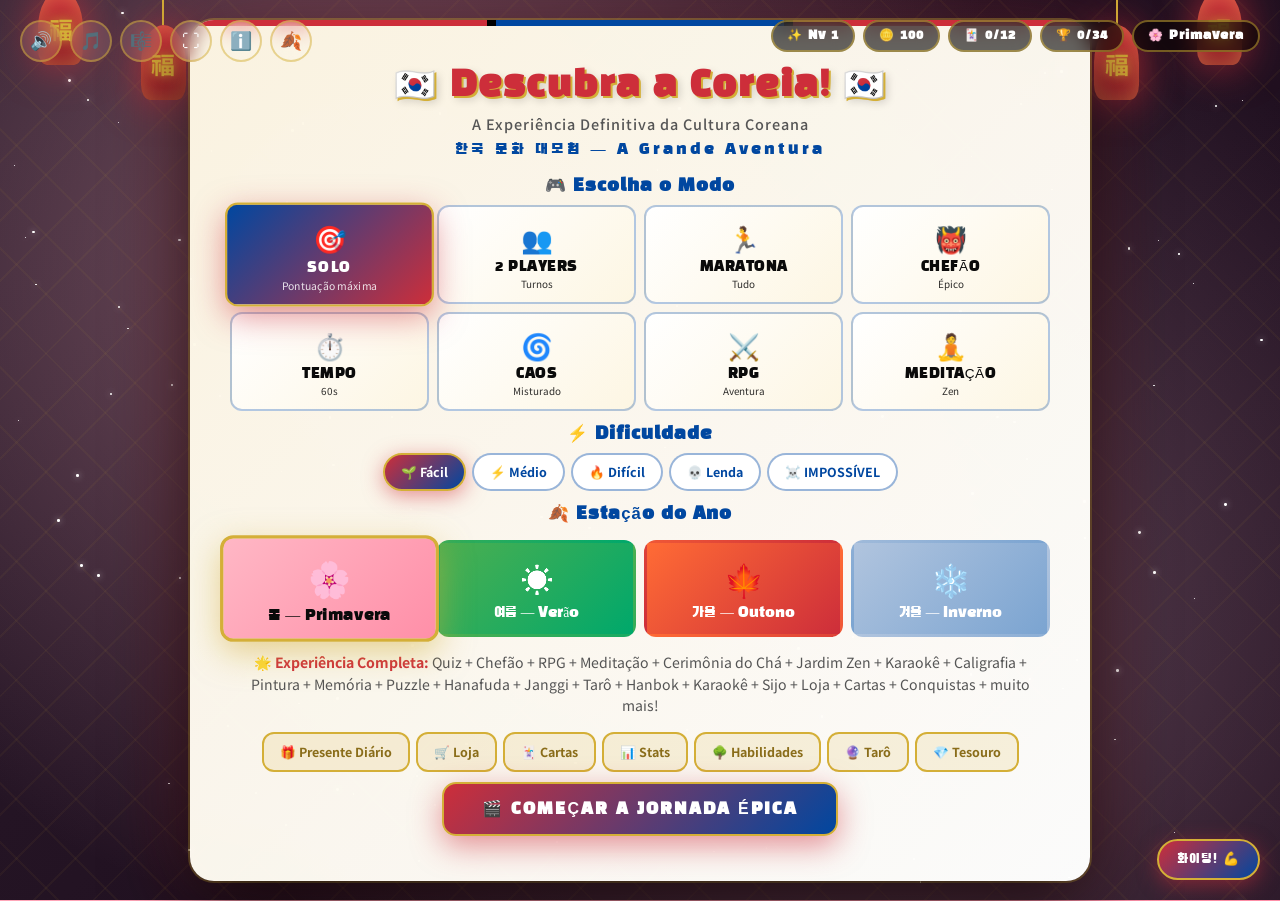
==== commit 96ff03ef: "Update print statement from 'Hello' to 'Goodbye'" ====
--- a/coreana/index.html
+++ b/coreana/index.html
@@ -3,9 +3,9 @@
 <head>
 <meta charset="UTF-8">
 <meta name="viewport" content="width=device-width, initial-scale=1.0">
-<title>🇰🇷 Descubra a Coreia — Experiência Definitiva</title>
+<title>🇰🇷 Descubra a Coreia — Obra-Prima Definitiva</title>
 <style>
-  @import url('https://fonts.googleapis.com/css2?family=Black+Han+Sans&family=Noto+Sans+KR:wght@300;400;700;900&family=Nanum+Brush+Script&family=Nanum+Myeongjo:wght@400;700;800&family=Playfair+Display:wght@700;900&family=Gowun+Batang:wght@400;700&display=swap');
+  @import url('https://fonts.googleapis.com/css2?family=Black+Han+Sans&family=Noto+Sans+KR:wght@300;400;700;900&family=Nanum+Brush+Script&family=Nanum+Myeongjo:wght@400;700;800&family=Playfair+Display:wght@700;900&family=Gowun+Batang:wght@400;700&family=Song+Myung&display=swap');
 
   * { margin: 0; padding: 0; box-sizing: border-box; user-select: none; -webkit-tap-highlight-color: transparent; }
 
@@ -20,6 +20,10 @@
     --jade: #00a86b;
     --laranja: #ff6b35;
     --ciano: #00d4ff;
+    --primavera: #ffb7c5;
+    --verao: #00a86b;
+    --outono: #ff6b35;
+    --inverno: #b0c4de;
     --sombra: rgba(0,0,0,0.5);
   }
 
@@ -38,11 +42,11 @@
     cursor: url("data:image/svg+xml;utf8,<svg xmlns='http://www.w3.org/2000/svg' width='32' height='32' viewBox='0 0 32 32'><circle cx='16' cy='16' r='10' fill='none' stroke='%23d4af37' stroke-width='2'/><circle cx='16' cy='16' r='3' fill='%23cd2e3a'/></svg>") 16 16, auto;
   }
 
-  button, .mode-card, .diff-btn, .answer-btn, .tile, .shop-item {
+  button, .mode-card, .diff-btn, .answer-btn, .tile, .shop-item, .flower, .tea-item, .card-game {
     cursor: url("data:image/svg+xml;utf8,<svg xmlns='http://www.w3.org/2000/svg' width='32' height='32' viewBox='0 0 32 32'><circle cx='16' cy='16' r='10' fill='%23d4af37' stroke='%23cd2e3a' stroke-width='2'/><circle cx='16' cy='16' r='3' fill='%23cd2e3a'/></svg>") 16 16, pointer;
   }
 
-  /* ===== FUNDO CINEMATOGRÁFICO ===== */
+  /* ============ FUNDO CINEMATOGRÁFICO ============ */
   .bg-layer {
     position: fixed; inset: 0; z-index: 0;
     background: 
@@ -51,10 +55,33 @@
       radial-gradient(circle at 50% 50%, rgba(212,175,55,0.12) 0%, transparent 50%),
       linear-gradient(135deg, #1a0a0a 0%, #0a0a1a 50%, #1a0a1a 100%);
     animation: bgPulse 8s ease-in-out infinite;
+    transition: background 3s ease;
   }
   @keyframes bgPulse {
     0%, 100% { filter: brightness(1) hue-rotate(0deg); }
     50% { filter: brightness(1.2) hue-rotate(20deg); }
+  }
+
+  /* Estações do ano — muda o fundo */
+  body.season-spring .bg-layer {
+    background: radial-gradient(circle at 30% 30%, rgba(255,183,197,0.4), transparent 60%),
+                radial-gradient(circle at 70% 70%, rgba(255,200,220,0.3), transparent 60%),
+                linear-gradient(135deg, #2a1a2a, #1a0a1a);
+  }
+  body.season-summer .bg-layer {
+    background: radial-gradient(circle at 30% 30%, rgba(0,168,107,0.4), transparent 60%),
+                radial-gradient(circle at 70% 70%, rgba(0,200,150,0.3), transparent 60%),
+                linear-gradient(135deg, #0a2a1a, #0a1a0a);
+  }
+  body.season-autumn .bg-layer {
+    background: radial-gradient(circle at 30% 30%, rgba(255,107,53,0.4), transparent 60%),
+                radial-gradient(circle at 70% 70%, rgba(205,46,58,0.3), transparent 60%),
+                linear-gradient(135deg, #2a1a0a, #1a0a0a);
+  }
+  body.season-winter .bg-layer {
+    background: radial-gradient(circle at 30% 30%, rgba(176,196,222,0.4), transparent 60%),
+                radial-gradient(circle at 70% 70%, rgba(200,220,255,0.3), transparent 60%),
+                linear-gradient(135deg, #0a0a2a, #1a1a2a);
   }
 
   body::before {
@@ -91,7 +118,9 @@
     100% { transform: translateY(110vh) rotate(720deg) translateX(120px); opacity: 0; }
   }
 
-  /* Bolhas de ar */
+  /* Neve no inverno */
+  body.season-winter .sakura { content: '❄️'; }
+
   .bubble {
     position: fixed; bottom: -50px;
     width: 20px; height: 20px;
@@ -99,8 +128,7 @@
     background: radial-gradient(circle at 30% 30%, rgba(255,255,255,0.4), rgba(212,175,55,0.1));
     border: 1px solid rgba(212,175,55,0.3);
     animation: rise linear infinite;
-    pointer-events: none;
-    z-index: 2;
+    pointer-events: none; z-index: 2;
   }
   @keyframes rise {
     0% { transform: translateY(0) scale(0); opacity: 0; }
@@ -109,7 +137,6 @@
     100% { transform: translateY(-110vh) scale(1); opacity: 0; }
   }
 
-  /* Lanternas */
   .lantern {
     position: fixed; top: -10px;
     width: 45px; height: 75px;
@@ -139,7 +166,7 @@
     50% { transform: rotate(3deg); }
   }
 
-  /* ===== CONTROLES FLUTUANTES ===== */
+  /* ============ CONTROLES ============ */
   .floating-controls {
     position: fixed; top: 20px; left: 20px;
     display: flex; gap: 8px; z-index: 100;
@@ -168,7 +195,7 @@
   .top-hud {
     position: fixed; top: 20px; right: 20px;
     display: flex; gap: 8px; z-index: 100;
-    flex-wrap: wrap; max-width: 400px;
+    flex-wrap: wrap; max-width: 500px;
     justify-content: flex-end;
   }
   .hud-badge {
@@ -179,7 +206,7 @@
     padding: 6px 14px;
     color: white;
     font-weight: 700;
-    font-size: 0.8em;
+    font-size: 0.75em;
     font-family: 'Black Han Sans', sans-serif;
     letter-spacing: 1px;
     display: flex; align-items: center; gap: 6px;
@@ -187,7 +214,7 @@
   }
   .hud-badge:hover { transform: scale(1.05); border-color: var(--dourado); }
 
-  /* ===== CONTAINER PRINCIPAL ===== */
+  /* ============ CONTAINER ============ */
   .container {
     background: linear-gradient(135deg, rgba(253,246,227,0.98), rgba(255,255,255,0.98));
     border-radius: 24px;
@@ -195,7 +222,7 @@
       0 30px 80px rgba(0,0,0,0.7),
       0 0 0 2px rgba(212,175,55,0.4),
       0 0 80px rgba(205,46,58,0.3);
-    max-width: 820px;
+    max-width: 900px;
     width: 100%;
     padding: 45px 40px;
     text-align: center;
@@ -227,8 +254,8 @@
   h1 {
     font-family: 'Black Han Sans', sans-serif;
     color: var(--vermelho);
-    font-size: 2.2em;
-    margin-bottom: 8px;
+    font-size: 2.1em;
+    margin-bottom: 6px;
     letter-spacing: 2px;
     text-shadow: 2px 2px 0 var(--dourado), 4px 4px 8px rgba(0,0,0,0.15);
     animation: titlePulse 3s ease-in-out infinite;
@@ -238,12 +265,12 @@
     50% { transform: scale(1.02); }
   }
 
-  .subtitle { color: #555; margin-bottom: 8px; font-size: 0.95em; letter-spacing: 1px; font-weight: 500; }
+  .subtitle { color: #555; margin-bottom: 6px; font-size: 0.9em; letter-spacing: 1px; font-weight: 500; }
   .korean-subtitle {
     color: var(--azul);
     font-family: 'Black Han Sans', sans-serif;
-    font-size: 1em;
-    margin-bottom: 18px;
+    font-size: 0.95em;
+    margin-bottom: 16px;
     letter-spacing: 3px;
   }
 
@@ -255,31 +282,29 @@
 
   h2 {
     font-family: 'Black Han Sans', sans-serif;
-    font-size: 1.15em; color: var(--azul);
-    margin: 14px 0 10px; letter-spacing: 1px;
+    font-size: 1.05em; color: var(--azul);
+    margin: 12px 0 8px; letter-spacing: 1px;
   }
 
   .intro-text {
-    color: #555; font-size: 0.92em; line-height: 1.6;
-    margin-bottom: 18px; padding: 0 15px;
+    color: #555; font-size: 0.88em; line-height: 1.55;
+    margin-bottom: 15px; padding: 0 15px;
   }
   .intro-text em { color: var(--vermelho); font-style: normal; font-weight: 700; }
 
-  /* Modos */
   .mode-selection {
     display: grid;
-    grid-template-columns: repeat(3, 1fr);
-    gap: 10px; margin-bottom: 15px;
+    grid-template-columns: repeat(4, 1fr);
+    gap: 8px; margin-bottom: 12px;
   }
   .mode-card {
-    padding: 15px 10px;
+    padding: 12px 8px;
     background: linear-gradient(135deg, #fff, #fdf6e3);
     border: 2px solid rgba(0,71,160,0.3);
-    border-radius: 14px;
+    border-radius: 12px;
     cursor: pointer;
     transition: all 0.3s;
     text-align: center;
-    position: relative;
   }
   .mode-card:hover {
     transform: translateY(-5px) scale(1.03);
@@ -293,23 +318,22 @@
     box-shadow: 0 10px 30px rgba(205,46,58,0.5);
     transform: scale(1.05);
   }
-  .mode-icon { font-size: 1.8em; margin-bottom: 5px; display: block; }
-  .mode-title { font-family: 'Black Han Sans', sans-serif; font-size: 0.95em; margin-bottom: 3px; letter-spacing: 1px; }
-  .mode-desc { font-size: 0.68em; opacity: 0.85; line-height: 1.25; }
-
-  /* Dificuldade */
+  .mode-icon { font-size: 1.6em; margin-bottom: 3px; display: block; }
+  .mode-title { font-family: 'Black Han Sans', sans-serif; font-size: 0.85em; margin-bottom: 2px; letter-spacing: 0.5px; }
+  .mode-desc { font-size: 0.62em; opacity: 0.85; line-height: 1.2; }
+
   .difficulty-selection {
-    display: flex; justify-content: center; gap: 8px;
-    margin-bottom: 15px; flex-wrap: wrap;
+    display: flex; justify-content: center; gap: 6px;
+    margin-bottom: 12px; flex-wrap: wrap;
   }
   .diff-btn {
-    padding: 9px 18px;
+    padding: 8px 16px;
     border: 2px solid rgba(0,71,160,0.4);
     background: white; color: var(--azul);
     border-radius: 25px; cursor: pointer;
     font-weight: 700;
     font-family: 'Noto Sans KR', sans-serif;
-    transition: all 0.3s; font-size: 0.82em;
+    transition: all 0.3s; font-size: 0.78em;
   }
   .diff-btn:hover { transform: translateY(-2px); box-shadow: 0 5px 15px rgba(0,71,160,0.2); }
   .diff-btn.active {
@@ -319,12 +343,12 @@
   }
 
   .primary-btn {
-    padding: 16px 42px;
+    padding: 15px 38px;
     background: linear-gradient(135deg, var(--vermelho), var(--azul));
     color: white;
     border: 2px solid var(--dourado);
     border-radius: 14px;
-    font-size: 1.05em; font-weight: 700; cursor: pointer;
+    font-size: 1em; font-weight: 700; cursor: pointer;
     font-family: 'Black Han Sans', sans-serif;
     letter-spacing: 2px;
     box-shadow: 0 10px 30px rgba(205,46,58,0.5);
@@ -342,25 +366,24 @@
   }
   .primary-btn:hover::after { transform: translateX(100%); }
 
-  /* Stats */
   .stats {
     display: flex; justify-content: space-around;
-    margin-bottom: 15px; padding: 12px;
+    margin-bottom: 12px; padding: 10px;
     background: linear-gradient(135deg, #fff, #fdf6e3);
-    border-radius: 14px;
+    border-radius: 12px;
     border: 2px solid rgba(212,175,55,0.3);
     box-shadow: inset 0 2px 10px rgba(0,0,0,0.05);
-    flex-wrap: wrap; gap: 8px;
-  }
-  .stat { display: flex; flex-direction: column; align-items: center; min-width: 60px; }
+    flex-wrap: wrap; gap: 6px;
+  }
+  .stat { display: flex; flex-direction: column; align-items: center; min-width: 55px; }
   .stat-label {
-    font-size: 0.62em; color: #888;
+    font-size: 0.58em; color: #888;
     text-transform: uppercase; letter-spacing: 1.5px;
     font-weight: 700; margin-bottom: 3px;
   }
   .stat-value {
     font-family: 'Black Han Sans', sans-serif;
-    font-size: 1.3em; color: var(--azul);
+    font-size: 1.15em; color: var(--azul);
     text-shadow: 0 0 15px rgba(0,71,160,0.3);
     transition: transform 0.3s;
   }
@@ -373,7 +396,7 @@
   .timer-bar {
     height: 6px; background: rgba(0,0,0,0.08);
     border-radius: 3px; overflow: hidden;
-    margin-bottom: 12px;
+    margin-bottom: 10px;
   }
   .timer-fill {
     height: 100%;
@@ -391,7 +414,7 @@
     border-radius: 10px; overflow: hidden;
     position: relative;
     border: 1px solid rgba(212,175,55,0.2);
-    margin-bottom: 18px;
+    margin-bottom: 15px;
   }
   .progress-fill {
     height: 100%;
@@ -407,8 +430,8 @@
   }
 
   .emoji-wrap {
-    font-size: 4em; display: inline-block;
-    margin-bottom: 12px;
+    font-size: 3.5em; display: inline-block;
+    margin-bottom: 10px;
     animation: emojiFloat 3s ease-in-out infinite;
     filter: drop-shadow(0 10px 20px rgba(205,46,58,0.3));
   }
@@ -418,19 +441,19 @@
   }
 
   #question {
-    font-size: 1.2em; color: var(--preto);
-    margin-bottom: 18px; min-height: 65px;
+    font-size: 1.15em; color: var(--preto);
+    margin-bottom: 15px; min-height: 60px;
     font-weight: 700; line-height: 1.5;
     animation: fadeIn 0.6s;
   }
 
-  .answers { display: grid; gap: 10px; margin-bottom: 15px; }
+  .answers { display: grid; gap: 8px; margin-bottom: 12px; }
   .answer-btn {
-    padding: 14px 20px;
+    padding: 12px 18px;
     background: linear-gradient(135deg, #ffffff, #fdf6e3);
     border: 2px solid rgba(0,71,160,0.3);
-    border-radius: 12px;
-    font-size: 0.98em; color: var(--azul);
+    border-radius: 10px;
+    font-size: 0.95em; color: var(--azul);
     cursor: pointer;
     transition: all 0.3s cubic-bezier(0.34, 1.56, 0.64, 1);
     font-weight: 600;
@@ -438,15 +461,15 @@
     position: relative; overflow: hidden;
     animation: slideIn 0.5s backwards;
     box-shadow: 0 4px 15px rgba(0,0,0,0.08);
-    display: flex; align-items: center; gap: 12px;
+    display: flex; align-items: center; gap: 10px;
     text-align: left;
   }
   .answer-btn .key {
-    width: 28px; height: 28px;
+    width: 26px; height: 26px;
     background: var(--dourado); color: white;
     border-radius: 50%; display: flex;
     align-items: center; justify-content: center;
-    font-weight: 900; font-size: 0.85em;
+    font-weight: 900; font-size: 0.8em;
     flex-shrink: 0;
     font-family: 'Black Han Sans', sans-serif;
   }
@@ -473,9 +496,8 @@
   }
   .answer-btn.correct .key { background: white; color: #2e7d32; }
   @keyframes correctPop {
-    0% { transform: scale(1); }
+    0%, 100% { transform: scale(1); }
     50% { transform: scale(1.08) rotate(1deg); }
-    100% { transform: scale(1) rotate(0); }
   }
   .answer-btn.wrong {
     background: linear-gradient(135deg, var(--vermelho), #8b1a24);
@@ -494,8 +516,8 @@
   .answer-btn:disabled { cursor: not-allowed; }
 
   #feedback {
-    font-size: 0.98em; font-weight: 700;
-    min-height: 28px; margin-bottom: 12px;
+    font-size: 0.95em; font-weight: 700;
+    min-height: 26px; margin-bottom: 10px;
     animation: fadeIn 0.5s; padding: 8px;
     border-radius: 10px;
   }
@@ -504,29 +526,29 @@
     background: linear-gradient(135deg, rgba(212,175,55,0.15), rgba(255,183,197,0.15));
     border: 2px dashed var(--dourado);
     border-radius: 12px; padding: 10px 16px;
-    margin-bottom: 12px; font-size: 0.9em;
+    margin-bottom: 10px; font-size: 0.88em;
     color: #6a5a1a; display: none;
     animation: fadeIn 0.5s;
   }
   .hint-box.show { display: block; }
   .hint-title {
     font-family: 'Black Han Sans', sans-serif;
-    color: var(--dourado); font-size: 0.8em;
+    color: var(--dourado); font-size: 0.78em;
     letter-spacing: 1px; margin-bottom: 3px;
   }
 
   .btn-row {
-    display: flex; gap: 8px;
+    display: flex; gap: 6px;
     justify-content: center; flex-wrap: wrap;
   }
 
   .btn-secondary {
-    padding: 10px 18px;
+    padding: 9px 16px;
     background: rgba(212,175,55,0.15);
     color: #8a6d1a;
     border: 2px solid var(--dourado);
     border-radius: 12px;
-    font-size: 0.82em; font-weight: 700;
+    font-size: 0.78em; font-weight: 700;
     cursor: pointer;
     font-family: 'Noto Sans KR', sans-serif;
     transition: all 0.3s;
@@ -537,15 +559,14 @@
   }
   .btn-secondary:disabled { opacity: 0.4; cursor: not-allowed; transform: none; }
 
-  /* Tela final */
   .final-score {
     font-family: 'Black Han Sans', sans-serif;
-    font-size: 2em;
+    font-size: 1.9em;
     background: linear-gradient(90deg, var(--vermelho), var(--dourado), var(--azul));
     -webkit-background-clip: text;
     background-clip: text;
     -webkit-text-fill-color: transparent;
-    margin: 10px 0;
+    margin: 8px 0;
     animation: scoreGlow 2s ease-in-out infinite;
   }
   @keyframes scoreGlow {
@@ -554,7 +575,7 @@
   }
 
   .trophy {
-    font-size: 5em; margin: 8px 0;
+    font-size: 4.5em; margin: 6px 0;
     animation: trophyBounce 1.5s ease-in-out infinite;
     filter: drop-shadow(0 10px 30px rgba(212,175,55,0.6));
   }
@@ -565,32 +586,32 @@
 
   .final-stats {
     display: grid; grid-template-columns: repeat(4, 1fr);
-    gap: 8px; margin: 12px 0; padding: 12px;
+    gap: 6px; margin: 10px 0; padding: 10px;
     background: linear-gradient(135deg, #fff, #fdf6e3);
-    border-radius: 14px;
+    border-radius: 12px;
     border: 2px solid rgba(212,175,55,0.3);
   }
   .final-stat { text-align: center; }
   .final-stat-value {
     font-family: 'Black Han Sans', sans-serif;
-    font-size: 1.25em; color: var(--azul);
+    font-size: 1.15em; color: var(--azul);
     display: block;
   }
   .final-stat-label {
-    font-size: 0.6em; color: #888;
+    font-size: 0.55em; color: #888;
     text-transform: uppercase;
     letter-spacing: 1px; margin-top: 3px;
   }
 
   .history-box {
-    max-height: 200px; overflow-y: auto;
-    margin: 10px 0; padding: 10px;
+    max-height: 180px; overflow-y: auto;
+    margin: 8px 0; padding: 10px;
     background: rgba(0,0,0,0.03);
     border-radius: 12px; text-align: left;
-    font-size: 0.8em;
+    font-size: 0.78em;
   }
   .history-item {
-    padding: 7px 10px; margin-bottom: 5px;
+    padding: 6px 10px; margin-bottom: 4px;
     border-radius: 8px; border-left: 4px solid;
     background: white; animation: slideIn 0.4s;
   }
@@ -598,20 +619,19 @@
   .history-item.fail { border-color: var(--vermelho); background: rgba(205,46,58,0.08); }
   .history-item strong { color: var(--azul); display: block; margin-bottom: 2px; }
 
-  /* Conquistas */
   .achievements-grid {
-    display: grid; grid-template-columns: repeat(5, 1fr);
-    gap: 6px; margin: 10px 0;
+    display: grid; grid-template-columns: repeat(6, 1fr);
+    gap: 5px; margin: 8px 0;
   }
   .achievement {
-    padding: 8px 4px;
+    padding: 6px 3px;
     background: rgba(0,0,0,0.05);
-    border-radius: 10px;
+    border-radius: 8px;
     text-align: center;
     transition: all 0.3s;
     border: 2px solid transparent;
     opacity: 0.4;
-    font-size: 0.55em;
+    font-size: 0.5em;
   }
   .achievement.unlocked {
     opacity: 1;
@@ -625,10 +645,9 @@
     60% { transform: scale(1.2) rotate(10deg); }
     100% { transform: scale(1) rotate(0); }
   }
-  .achievement-icon { font-size: 1.6em; display: block; margin-bottom: 3px; }
-  .achievement-name { font-weight: 700; color: var(--azul); letter-spacing: 0.3px; line-height: 1.1; }
-
-  /* Modal */
+  .achievement-icon { font-size: 1.5em; display: block; margin-bottom: 2px; }
+  .achievement-name { font-weight: 700; color: var(--azul); letter-spacing: 0.2px; line-height: 1.05; }
+
   .modal {
     position: fixed; inset: 0;
     background: rgba(0,0,0,0.85);
@@ -640,7 +659,7 @@
   .modal-content {
     background: linear-gradient(135deg, #fdf6e3, white);
     border-radius: 20px; padding: 25px;
-    max-width: 550px; width: 100%;
+    max-width: 600px; width: 100%;
     text-align: center;
     border: 3px solid var(--dourado);
     animation: containerIn 0.5s;
@@ -650,27 +669,26 @@
   .modal-content h3 {
     font-family: 'Black Han Sans', sans-serif;
     color: var(--vermelho); margin-bottom: 12px;
-    font-size: 1.2em;
-  }
-
-  /* ===== MINI JOGOS ===== */
+    font-size: 1.15em;
+  }
+
+  /* ============ MINI JOGOS ============ */
   .hangul-board {
     display: flex; justify-content: center;
-    gap: 6px; margin: 15px 0;
+    gap: 6px; margin: 12px 0;
     flex-wrap: wrap;
   }
   .hangul-tile {
-    width: 55px; height: 55px;
+    width: 50px; height: 50px;
     background: linear-gradient(135deg, #fff, #fdf6e3);
     border: 2px solid var(--dourado);
     border-radius: 10px;
     display: flex; align-items: center; justify-content: center;
     font-family: 'Nanum Myeongjo', serif;
-    font-size: 1.6em;
+    font-size: 1.5em;
     font-weight: 800;
     color: var(--azul);
     transition: all 0.3s;
-    animation: tileIn 0.5s backwards;
   }
   .hangul-tile.filled {
     background: linear-gradient(135deg, var(--azul), var(--roxo));
@@ -678,45 +696,38 @@
     transform: scale(1.05);
     box-shadow: 0 0 20px rgba(0,71,160,0.6);
   }
-  @keyframes tileIn {
-    0% { transform: scale(0) rotate(180deg); opacity: 0; }
-    100% { transform: scale(1) rotate(0); opacity: 1; }
-  }
-
   .hangul-tile-btn {
-    width: 50px; height: 50px;
+    width: 46px; height: 46px;
     background: linear-gradient(135deg, var(--vermelho), #8b1a24);
     color: white; border: 2px solid var(--dourado);
     border-radius: 10px; cursor: pointer;
-    font-size: 1.4em;
+    font-size: 1.3em;
     font-family: 'Nanum Myeongjo', serif;
     font-weight: 800;
     transition: all 0.3s;
-    margin: 4px;
+    margin: 3px;
   }
   .hangul-tile-btn:hover {
     transform: scale(1.1) translateY(-3px);
     box-shadow: 0 8px 20px rgba(205,46,58,0.5);
   }
-
   .hangul-options {
     display: flex; flex-wrap: wrap;
-    justify-content: center; gap: 4px;
-    margin: 10px 0;
-  }
-
-  /* Memória */
+    justify-content: center; gap: 3px;
+    margin: 8px 0;
+  }
+
   .memory-grid {
     display: grid; grid-template-columns: repeat(4, 1fr);
-    gap: 8px; margin: 15px 0;
-    max-width: 380px; margin-left: auto; margin-right: auto;
+    gap: 6px; margin: 12px 0;
+    max-width: 360px; margin-left: auto; margin-right: auto;
   }
   .memory-card {
     aspect-ratio: 1;
     background: linear-gradient(135deg, var(--azul), var(--roxo));
-    border-radius: 12px;
+    border-radius: 10px;
     display: flex; align-items: center; justify-content: center;
-    font-size: 1.8em;
+    font-size: 1.6em;
     cursor: pointer;
     transition: all 0.4s;
     border: 2px solid var(--dourado);
@@ -739,11 +750,10 @@
     100% { transform: scale(1) rotate(0); }
   }
 
-  /* Puzzle deslizante */
   .puzzle-grid {
     display: grid; grid-template-columns: repeat(3, 1fr);
-    gap: 4px; margin: 15px auto;
-    max-width: 300px;
+    gap: 4px; margin: 12px auto;
+    max-width: 280px;
     background: var(--preto);
     padding: 4px;
     border-radius: 10px;
@@ -753,7 +763,7 @@
     background: linear-gradient(135deg, var(--vermelho), var(--azul));
     border-radius: 6px;
     display: flex; align-items: center; justify-content: center;
-    font-size: 1.5em;
+    font-size: 1.3em;
     color: white;
     cursor: pointer;
     transition: all 0.2s;
@@ -763,16 +773,15 @@
   .puzzle-tile:hover { transform: scale(0.95); }
   .puzzle-tile.empty { background: transparent; cursor: default; }
 
-  /* Loja */
   .shop-grid {
     display: grid; grid-template-columns: repeat(2, 1fr);
-    gap: 10px; margin: 15px 0;
+    gap: 8px; margin: 12px 0;
   }
   .shop-item {
-    padding: 12px;
+    padding: 10px;
     background: linear-gradient(135deg, #fff, #fdf6e3);
     border: 2px solid rgba(0,71,160,0.3);
-    border-radius: 12px;
+    border-radius: 10px;
     cursor: pointer;
     transition: all 0.3s;
     text-align: center;
@@ -787,15 +796,13 @@
     color: white;
     border-color: var(--dourado);
   }
-  .shop-icon { font-size: 2em; margin-bottom: 6px; display: block; }
-  .shop-name { font-family: 'Black Han Sans'; font-size: 0.9em; margin-bottom: 3px; }
-  .shop-price { font-weight: 700; color: var(--dourado); font-size: 0.85em; }
-  .shop-item.owned .shop-price { color: white; }
-
-  /* Cartas colecionáveis */
+  .shop-icon { font-size: 1.6em; margin-bottom: 4px; display: block; }
+  .shop-name { font-family: 'Black Han Sans'; font-size: 0.82em; margin-bottom: 2px; }
+  .shop-price { font-weight: 700; color: var(--dourado); font-size: 0.78em; }
+
   .cards-grid {
     display: grid; grid-template-columns: repeat(4, 1fr);
-    gap: 8px; margin: 15px 0;
+    gap: 6px; margin: 12px 0;
   }
   .collect-card {
     aspect-ratio: 0.7;
@@ -804,36 +811,24 @@
     border-radius: 10px;
     display: flex; flex-direction: column;
     align-items: center; justify-content: center;
-    padding: 6px;
-    font-size: 0.55em;
+    padding: 5px;
+    font-size: 0.5em;
     text-align: center;
     transition: all 0.3s;
     cursor: pointer;
     position: relative;
     overflow: hidden;
   }
-  .collect-card::before {
-    content: '';
-    position: absolute;
-    inset: 0;
-    background: linear-gradient(135deg, rgba(212,175,55,0.1), transparent);
-    pointer-events: none;
-  }
   .collect-card.locked {
     filter: grayscale(1) brightness(0.7);
     opacity: 0.6;
   }
   .collect-card:hover { transform: scale(1.05) rotate(2deg); }
-  .collect-card .cc-emoji { font-size: 2em; margin-bottom: 3px; }
-  .collect-card .cc-name { font-weight: 700; color: var(--azul); font-size: 1em; }
-  .collect-card .cc-rarity {
-    font-size: 0.7em; color: var(--dourado);
-    font-weight: 700;
-    margin-top: 2px;
-  }
-
-  /* Caligrafia */
-  .calligraphy-canvas {
+  .collect-card .cc-emoji { font-size: 1.8em; margin-bottom: 2px; }
+  .collect-card .cc-name { font-weight: 700; color: var(--azul); font-size: 0.95em; }
+  .collect-card .cc-rarity { font-size: 0.65em; color: var(--dourado); font-weight: 700; margin-top: 1px; }
+
+  .paint-canvas, .calligraphy-canvas {
     border: 4px solid var(--dourado);
     border-radius: 12px;
     background: #fdf6e3;
@@ -843,23 +838,13 @@
     max-width: 100%;
   }
 
-  .paint-canvas {
-    border: 4px solid var(--dourado);
-    border-radius: 12px;
-    background: #fdf6e3;
-    cursor: crosshair;
-    touch-action: none;
-    box-shadow: 0 10px 30px rgba(0,0,0,0.2);
-    max-width: 100%;
-  }
-
   .palette {
-    display: flex; gap: 6px;
+    display: flex; gap: 5px;
     justify-content: center;
-    margin: 10px 0; flex-wrap: wrap;
+    margin: 8px 0; flex-wrap: wrap;
   }
   .color-swatch {
-    width: 36px; height: 36px;
+    width: 32px; height: 32px;
     border-radius: 50%;
     cursor: pointer;
     border: 3px solid white;
@@ -873,7 +858,7 @@
     box-shadow: 0 0 15px currentColor;
   }
 
-  /* Efeitos */
+  /* ============ EFEITOS ============ */
   .confetti {
     position: fixed; width: 10px; height: 10px;
     z-index: 999; pointer-events: none;
@@ -883,13 +868,11 @@
     0% { transform: translateY(-50px) rotate(0deg); opacity: 1; }
     100% { transform: translateY(100vh) rotate(720deg); opacity: 0; }
   }
-
   .firework {
     position: fixed; z-index: 998; pointer-events: none;
     width: 4px; height: 4px;
     border-radius: 50%;
   }
-
   .sparkle {
     position: fixed; z-index: 997; pointer-events: none;
     font-size: 20px;
@@ -906,7 +889,7 @@
     color: white; padding: 10px 18px;
     border-radius: 30px;
     font-family: 'Black Han Sans', sans-serif;
-    font-size: 0.85em;
+    font-size: 0.8em;
     border: 2px solid var(--dourado);
     box-shadow: 0 5px 20px rgba(205,46,58,0.5);
     z-index: 10;
@@ -923,8 +906,8 @@
     background: linear-gradient(135deg, var(--azul), var(--roxo));
     color: white; border-radius: 30px;
     font-family: 'Black Han Sans', sans-serif;
-    letter-spacing: 1px; font-size: 0.85em;
-    margin-bottom: 12px; display: inline-block;
+    letter-spacing: 1px; font-size: 0.8em;
+    margin-bottom: 10px; display: inline-block;
     animation: turnPulse 2s infinite;
     box-shadow: 0 5px 20px rgba(106,27,154,0.5);
   }
@@ -933,7 +916,6 @@
     50% { transform: scale(1.05); }
   }
 
-  /* Narração */
   .narration-overlay {
     position: fixed; inset: 0;
     background: rgba(0,0,0,0.95);
@@ -945,7 +927,7 @@
   }
   .narration-text {
     font-family: 'Nanum Brush Script', cursive;
-    font-size: 3em;
+    font-size: 2.8em;
     background: linear-gradient(90deg, var(--vermelho), var(--dourado), var(--azul));
     -webkit-background-clip: text;
     background-clip: text;
@@ -965,16 +947,15 @@
     letter-spacing: 2px; animation: fadeIn 1s;
   }
 
-  /* Capítulos */
   .chapter-panel {
     display: flex; justify-content: center;
-    gap: 6px; margin-bottom: 12px;
+    gap: 5px; margin-bottom: 10px;
     flex-wrap: wrap;
   }
   .chapter-badge {
-    padding: 5px 12px;
+    padding: 4px 10px;
     border-radius: 20px;
-    font-size: 0.68em;
+    font-size: 0.62em;
     font-family: 'Black Han Sans', sans-serif;
     letter-spacing: 1px;
     border: 2px solid rgba(0,0,0,0.1);
@@ -992,20 +973,19 @@
   .chapter-4 { background: linear-gradient(135deg, #0047a0, #6a1b9a); color: white; }
   .chapter-5 { background: linear-gradient(135deg, #d4af37, #ffd700); color: var(--preto); }
 
-  /* Popup conquista */
   .achievement-popup {
     position: fixed; top: 100px; right: 20px;
     background: linear-gradient(135deg, var(--dourado), #ffd700);
     color: var(--preto);
-    padding: 12px 20px;
+    padding: 12px 18px;
     border-radius: 14px;
     border: 3px solid var(--preto);
     box-shadow: 0 10px 30px rgba(212,175,55,0.7);
     z-index: 500;
     animation: achievementSlide 0.6s cubic-bezier(0.34, 1.56, 0.64, 1), achievementFade 3s ease-in-out 0.6s forwards;
     font-family: 'Black Han Sans', sans-serif;
-    display: flex; align-items: center; gap: 12px;
-    max-width: 340px;
+    display: flex; align-items: center; gap: 10px;
+    max-width: 320px;
   }
   @keyframes achievementSlide {
     0% { transform: translateX(500px); }
@@ -1015,38 +995,33 @@
     0%, 70% { opacity: 1; }
     100% { opacity: 0; transform: translateX(500px); }
   }
-  .achievement-popup .icon {
-    font-size: 1.8em;
-    animation: iconSpin 0.8s;
-  }
+  .achievement-popup .icon { font-size: 1.6em; animation: iconSpin 0.8s; }
   @keyframes iconSpin {
     0% { transform: rotate(0) scale(0); }
     100% { transform: rotate(360deg) scale(1); }
   }
 
-  /* Leaderboard */
   .leaderboard {
-    margin: 12px 0;
-    padding: 12px;
+    margin: 10px 0;
+    padding: 10px;
     background: linear-gradient(135deg, #fff, #fdf6e3);
-    border-radius: 14px;
+    border-radius: 12px;
     border: 2px solid rgba(212,175,55,0.3);
     text-align: left;
   }
   .leaderboard-row {
     display: flex; justify-content: space-between;
-    padding: 6px 10px;
+    padding: 5px 10px;
     border-radius: 8px;
     margin-bottom: 3px;
     background: rgba(0,0,0,0.02);
-    font-size: 0.85em;
+    font-size: 0.8em;
   }
   .leaderboard-row.top-1 {
     background: linear-gradient(90deg, rgba(212,175,55,0.3), transparent);
     font-weight: 700;
   }
 
-  /* ====== CENA DE ABERTURA CINEMATOGRÁFICA ====== */
   .cinematic {
     position: fixed; inset: 0;
     background: #000; z-index: 300;
@@ -1069,7 +1044,7 @@
   }
   .cinema-text {
     font-family: 'Nanum Brush Script', cursive;
-    font-size: 4em;
+    font-size: 3.5em;
     background: linear-gradient(90deg, var(--vermelho), var(--dourado), var(--azul));
     -webkit-background-clip: text;
     background-clip: text;
@@ -1081,9 +1056,9 @@
   }
   .cinema-sub {
     color: rgba(255,255,255,0.8);
-    font-size: 1.1em;
+    font-size: 1em;
     letter-spacing: 4px;
-    margin-top: 20px;
+    margin-top: 15px;
     font-family: 'Gowun Batang', serif;
   }
   .cinema-dots {
@@ -1107,38 +1082,34 @@
     cursor: pointer;
     font-family: 'Black Han Sans', sans-serif;
     letter-spacing: 1px;
-    font-size: 0.9em;
+    font-size: 0.85em;
     z-index: 310;
     transition: all 0.3s;
   }
-  .cinema-skip:hover {
-    background: var(--dourado);
-    transform: scale(1.05);
-  }
-
-  /* Boss Fight */
+  .cinema-skip:hover { background: var(--dourado); transform: scale(1.05); }
+
   .boss-header {
-    padding: 15px;
+    padding: 12px;
     background: linear-gradient(135deg, var(--preto), #2a0a0a);
-    border-radius: 14px;
-    margin-bottom: 15px;
+    border-radius: 12px;
+    margin-bottom: 12px;
     color: white;
     border: 3px solid var(--vermelho);
     box-shadow: 0 0 40px rgba(205,46,58,0.5);
   }
   .boss-name {
     font-family: 'Black Han Sans';
-    font-size: 1.3em;
+    font-size: 1.15em;
     letter-spacing: 2px;
     color: #ff6b81;
     text-shadow: 0 0 20px rgba(205,46,58,0.8);
   }
   .boss-hp-bar {
-    height: 16px;
+    height: 14px;
     background: rgba(255,255,255,0.1);
     border-radius: 10px;
     overflow: hidden;
-    margin-top: 8px;
+    margin-top: 6px;
     border: 2px solid var(--vermelho);
   }
   .boss-hp-fill {
@@ -1148,7 +1119,7 @@
     box-shadow: inset 0 0 10px rgba(255,255,255,0.3);
   }
   .boss-emoji {
-    font-size: 3.5em;
+    font-size: 3em;
     animation: bossFloat 2s ease-in-out infinite;
     display: inline-block;
   }
@@ -1157,55 +1128,533 @@
     50% { transform: translateY(-10px) rotate(3deg); }
   }
 
-  /* Loja */
-  .shop-balance {
+  /* ============ JARDIM ZEN ============ */
+  .zen-garden {
+    background: linear-gradient(135deg, #e8dcc4, #d4c9a8);
+    border-radius: 12px;
+    padding: 20px;
+    margin: 15px 0;
+    border: 3px solid #8b7355;
+    min-height: 200px;
+    position: relative;
+    overflow: hidden;
+    box-shadow: inset 0 0 30px rgba(0,0,0,0.15);
+  }
+  .zen-sand {
+    position: absolute;
+    inset: 0;
+    background-image: 
+      repeating-linear-gradient(0deg, transparent 0, transparent 10px, rgba(139,115,85,0.15) 10px, rgba(139,115,85,0.15) 11px);
+    pointer-events: none;
+  }
+  .zen-rock {
+    position: absolute;
+    width: 50px;
+    height: 50px;
+    background: radial-gradient(circle at 30% 30%, #666, #333);
+    border-radius: 50%;
+    box-shadow: 2px 4px 10px rgba(0,0,0,0.4);
+    cursor: pointer;
+    transition: transform 0.3s;
+  }
+  .zen-rock:hover { transform: scale(1.1); }
+
+  /* ============ CERIMÔNIA DO CHÁ ============ */
+  .tea-setup {
+    display: grid;
+    grid-template-columns: repeat(3, 1fr);
+    gap: 15px;
+    margin: 15px 0;
+  }
+  .tea-item {
+    padding: 15px;
+    background: linear-gradient(135deg, #fff, #fdf6e3);
+    border: 2px solid var(--dourado);
+    border-radius: 12px;
+    cursor: pointer;
+    transition: all 0.3s;
+    text-align: center;
+  }
+  .tea-item:hover {
+    transform: translateY(-5px);
+    box-shadow: 0 10px 30px rgba(212,175,55,0.4);
+  }
+  .tea-item.selected {
+    background: linear-gradient(135deg, var(--jade), #4caf50);
+    color: white;
+  }
+  .tea-emoji { font-size: 2.5em; display: block; margin-bottom: 5px; }
+
+  /* ============ KARAOKÊ ============ */
+  .karaoke-lyrics {
+    font-family: 'Nanum Myeongjo', serif;
+    font-size: 1.5em;
+    color: var(--azul);
+    text-align: center;
+    padding: 20px;
+    min-height: 100px;
+    line-height: 1.8;
+    background: rgba(212,175,55,0.1);
+    border-radius: 12px;
+    margin: 15px 0;
+  }
+  .karaoke-word {
+    display: inline-block;
+    padding: 2px 6px;
+    margin: 0 2px;
+    transition: all 0.3s;
+    border-radius: 6px;
+  }
+  .karaoke-word.active {
+    background: linear-gradient(135deg, var(--vermelho), var(--dourado));
+    color: white;
+    transform: scale(1.2);
+    box-shadow: 0 5px 20px rgba(205,46,58,0.5);
+  }
+
+  /* ============ MEDITAÇÃO ============ */
+  .meditation-circle {
+    width: 200px;
+    height: 200px;
+    border-radius: 50%;
+    background: radial-gradient(circle, rgba(212,175,55,0.4), rgba(0,71,160,0.2));
+    margin: 20px auto;
+    display: flex;
+    align-items: center;
+    justify-content: center;
+    color: white;
     font-family: 'Black Han Sans';
+    font-size: 1.5em;
+    animation: breathe 8s ease-in-out infinite;
+    border: 4px solid var(--dourado);
+    box-shadow: 0 0 60px rgba(212,175,55,0.5);
+    position: relative;
+  }
+  @keyframes breathe {
+    0%, 100% { transform: scale(1); opacity: 0.8; }
+    50% { transform: scale(1.25); opacity: 1; }
+  }
+  .meditation-text {
+    position: absolute;
+    color: var(--preto);
+    font-family: 'Nanum Brush Script';
     font-size: 1.3em;
+    z-index: 2;
+    letter-spacing: 2px;
+  }
+
+  /* ============ HANAFUDA (cartas coreanas) ============ */
+  .hanafuda-board {
+    display: grid;
+    grid-template-columns: repeat(5, 1fr);
+    gap: 6px;
+    margin: 15px 0;
+  }
+  .hanafuda-card {
+    aspect-ratio: 0.65;
+    background: linear-gradient(135deg, #fff, #fdf6e3);
+    border: 2px solid var(--dourado);
+    border-radius: 8px;
+    display: flex;
+    align-items: center;
+    justify-content: center;
+    font-size: 2em;
+    cursor: pointer;
+    transition: all 0.3s;
+    box-shadow: 0 4px 10px rgba(0,0,0,0.15);
+  }
+  .hanafuda-card:hover {
+    transform: translateY(-5px) rotate(3deg);
+    box-shadow: 0 10px 25px rgba(212,175,55,0.4);
+  }
+  .hanafuda-card.selected {
+    background: linear-gradient(135deg, var(--jade), #4caf50);
+    color: white;
+    transform: translateY(-8px);
+  }
+
+  /* ============ XADREZ COREANO (Janggi) ============ */
+  .janggi-board {
+    display: grid;
+    grid-template-columns: repeat(9, 1fr);
+    gap: 2px;
+    background: #8b7355;
+    padding: 8px;
+    border-radius: 8px;
+    max-width: 450px;
+    margin: 15px auto;
+    box-shadow: 0 10px 30px rgba(0,0,0,0.3);
+  }
+  .janggi-cell {
+    aspect-ratio: 1;
+    background: linear-gradient(135deg, #f5deb3, #e8dcc4);
+    border-radius: 2px;
+    display: flex;
+    align-items: center;
+    justify-content: center;
+    font-size: 0.75em;
+    cursor: pointer;
+    transition: all 0.2s;
+    border: 1px solid rgba(139,115,85,0.4);
+  }
+  .janggi-cell:hover { background: var(--dourado); }
+  .janggi-cell.piece {
+    background: radial-gradient(circle at 30% 30%, #fff, #f0e6d2);
+    font-size: 1em;
+    font-weight: bold;
+    color: var(--vermelho);
+    border: 2px solid var(--azul);
+  }
+
+  /* ============ CALENDÁRIO COREANO ============ */
+  .calendar-grid {
+    display: grid;
+    grid-template-columns: repeat(4, 1fr);
+    gap: 8px;
+    margin: 15px 0;
+  }
+  .season-card {
+    padding: 12px 8px;
+    border-radius: 12px;
+    text-align: center;
+    cursor: pointer;
+    transition: all 0.3s;
+    border: 3px solid transparent;
+  }
+  .season-card:hover { transform: scale(1.05); }
+  .season-card.active { border-color: var(--dourado); transform: scale(1.1); box-shadow: 0 10px 30px rgba(212,175,55,0.5); }
+  .season-spring { background: linear-gradient(135deg, #ffb7c5, #ff8fa8); }
+  .season-summer { background: linear-gradient(135deg, #4caf50, #00a86b); color: white; }
+  .season-autumn { background: linear-gradient(135deg, #ff6b35, #cd2e3a); color: white; }
+  .season-winter { background: linear-gradient(135deg, #b0c4de, #7ba4d1); color: white; }
+  .season-emoji { font-size: 2em; display: block; margin-bottom: 4px; }
+  .season-name { font-family: 'Black Han Sans'; font-size: 0.85em; }
+
+  /* ============ POESIA SIJO ============ */
+  .sijo-poem {
+    font-family: 'Nanum Myeongjo', serif;
+    font-size: 1.2em;
+    line-height: 2;
+    text-align: center;
+    padding: 20px;
+    background: linear-gradient(135deg, rgba(212,175,55,0.1), rgba(255,183,197,0.1));
+    border-radius: 12px;
+    border: 2px dashed var(--dourado);
+    margin: 15px 0;
+    color: var(--azul);
+  }
+  .sijo-poem em { color: var(--vermelho); font-style: normal; font-weight: 700; }
+
+  /* ============ HANBOK BUILDER ============ */
+  .hanbok-preview {
+    width: 200px;
+    height: 300px;
+    margin: 20px auto;
+    position: relative;
+    background: rgba(0,0,0,0.05);
+    border-radius: 12px;
+    padding: 20px;
+  }
+  .hanbok-top {
+    width: 120px;
+    height: 100px;
+    margin: 0 auto;
+    background: var(--hanbok-top-color, #cd2e3a);
+    border-radius: 20px 20px 5px 5px;
+    transition: all 0.5s;
+    box-shadow: 0 5px 15px rgba(0,0,0,0.2);
+  }
+  .hanbok-skirt {
+    width: 160px;
+    height: 140px;
+    margin: 5px auto 0;
+    background: var(--hanbok-skirt-color, #0047a0);
+    border-radius: 5px 5px 20px 20px;
+    transition: all 0.5s;
+    box-shadow: 0 5px 15px rgba(0,0,0,0.2);
+  }
+  .hanbok-colors {
+    display: flex;
+    gap: 8px;
+    justify-content: center;
+    margin: 10px 0;
+    flex-wrap: wrap;
+  }
+
+  /* ============ JARDIM DE PLANTAS ============ */
+  .plants-grid {
+    display: grid;
+    grid-template-columns: repeat(4, 1fr);
+    gap: 10px;
+    margin: 15px 0;
+  }
+  .plant-pot {
+    aspect-ratio: 1;
+    background: linear-gradient(135deg, #fdf6e3, #f0e6d2);
+    border: 3px solid #8b7355;
+    border-radius: 12px;
+    display: flex;
+    flex-direction: column;
+    align-items: center;
+    justify-content: flex-end;
+    padding: 8px;
+    cursor: pointer;
+    transition: all 0.3s;
+    position: relative;
+    overflow: hidden;
+  }
+  .plant-pot:hover { transform: scale(1.05); box-shadow: 0 10px 25px rgba(0,0,0,0.2); }
+  .plant-emoji { font-size: 2em; transition: transform 0.5s; margin-bottom: 5px; }
+  .plant-emoji.grown { transform: scale(1.4); }
+  .plant-name { font-size: 0.65em; color: var(--azul); font-family: 'Black Han Sans'; }
+
+  /* ============ DADO / ROLETA ============ */
+  .roulette-wheel {
+    width: 200px;
+    height: 200px;
+    border-radius: 50%;
+    margin: 20px auto;
+    background: conic-gradient(
+      #cd2e3a 0deg 45deg,
+      #0047a0 45deg 90deg,
+      #d4af37 90deg 135deg,
+      #00a86b 135deg 180deg,
+      #6a1b9a 180deg 225deg,
+      #ff6b35 225deg 270deg,
+      #ffb7c5 270deg 315deg,
+      #0a0a0a 315deg 360deg
+    );
+    border: 6px solid var(--dourado);
+    box-shadow: 0 10px 40px rgba(0,0,0,0.4), inset 0 0 30px rgba(0,0,0,0.2);
+    position: relative;
+    transition: transform 4s cubic-bezier(0.25, 1, 0.5, 1);
+  }
+  .roulette-pointer {
+    position: absolute;
+    top: -15px;
+    left: 50%;
+    transform: translateX(-50%);
+    font-size: 2em;
     color: var(--dourado);
-    margin-bottom: 12px;
-    text-shadow: 0 0 15px rgba(212,175,55,0.5);
-  }
-
-  /* Cartas */
-  .cards-badge {
-    background: linear-gradient(135deg, var(--dourado), #ffd700);
-    color: var(--preto);
-    padding: 4px 10px;
+    filter: drop-shadow(0 5px 10px rgba(0,0,0,0.5));
+  }
+  .roulette-container {
+    position: relative;
+    display: inline-block;
+  }
+
+  /* ============ CHUVA DE IDEIAS ============ */
+  .idea-rain {
+    position: fixed; inset: 0;
+    pointer-events: none;
+    z-index: 996;
+    overflow: hidden;
+  }
+  .idea-item {
+    position: absolute;
+    font-size: 1.5em;
+    animation: ideaFall 4s linear forwards;
+    opacity: 0.9;
+  }
+  @keyframes ideaFall {
+    0% { transform: translateY(-50px) rotate(0); opacity: 0; }
+    10% { opacity: 1; }
+    100% { transform: translateY(110vh) rotate(720deg); opacity: 0; }
+  }
+
+  /* ============ MODO RPG — ATRIBUTOS ============ */
+  .rpg-stats {
+    display: grid;
+    grid-template-columns: repeat(2, 1fr);
+    gap: 8px;
+    margin: 12px 0;
+    padding: 12px;
+    background: linear-gradient(135deg, rgba(0,71,160,0.1), rgba(205,46,58,0.1));
     border-radius: 12px;
-    font-family: 'Black Han Sans';
+    border: 2px solid var(--dourado);
+  }
+  .rpg-stat {
+    display: flex;
+    align-items: center;
+    justify-content: space-between;
+    padding: 6px 10px;
+    background: white;
+    border-radius: 8px;
+    font-size: 0.85em;
+    font-weight: 700;
+  }
+  .rpg-stat-bar {
+    flex: 1;
+    height: 8px;
+    background: rgba(0,0,0,0.1);
+    border-radius: 4px;
+    margin: 0 8px;
+    overflow: hidden;
+  }
+  .rpg-stat-fill {
+    height: 100%;
+    background: linear-gradient(90deg, var(--vermelho), var(--dourado));
+    transition: width 0.5s;
+  }
+
+  /* ============ ÁRVORE DE HABILIDADES ============ */
+  .skill-tree {
+    display: grid;
+    grid-template-columns: repeat(4, 1fr);
+    gap: 8px;
+    margin: 15px 0;
+  }
+  .skill-node {
+    aspect-ratio: 1;
+    background: rgba(0,0,0,0.05);
+    border: 2px dashed rgba(0,0,0,0.2);
+    border-radius: 12px;
+    display: flex;
+    flex-direction: column;
+    align-items: center;
+    justify-content: center;
+    cursor: pointer;
+    transition: all 0.3s;
     font-size: 0.7em;
-    letter-spacing: 1px;
-  }
-
-  /* Efeito parallax no container */
-  .parallax-tilt {
-    transition: transform 0.1s ease-out;
-  }
+    padding: 5px;
+    text-align: center;
+    opacity: 0.5;
+  }
+  .skill-node.unlocked {
+    background: linear-gradient(135deg, var(--jade), #4caf50);
+    color: white;
+    border: 2px solid var(--dourado);
+    opacity: 1;
+    box-shadow: 0 0 20px rgba(76,175,80,0.4);
+  }
+  .skill-node.available {
+    opacity: 0.9;
+    border: 2px solid var(--dourado);
+    background: rgba(212,175,55,0.2);
+  }
+  .skill-node:hover { transform: scale(1.05); }
+  .skill-icon { font-size: 1.5em; }
+
+  /* ============ CARTA DO DIA (Tarô Coreano) ============ */
+  .tarot-card {
+    width: 180px;
+    height: 280px;
+    background: linear-gradient(135deg, var(--roxo), var(--azul));
+    border: 4px solid var(--dourado);
+    border-radius: 15px;
+    display: flex;
+    align-items: center;
+    justify-content: center;
+    flex-direction: column;
+    padding: 20px;
+    color: white;
+    margin: 20px auto;
+    box-shadow: 0 15px 50px rgba(106,27,154,0.5);
+    cursor: pointer;
+    transition: all 0.6s;
+    font-family: 'Nanum Myeongjo';
+    text-align: center;
+  }
+  .tarot-card:hover {
+    transform: rotateY(15deg) scale(1.05);
+    box-shadow: 0 20px 60px rgba(212,175,55,0.6);
+  }
+  .tarot-card.flipped {
+    background: linear-gradient(135deg, #fdf6e3, #f0e6d2);
+    color: var(--azul);
+  }
+  .tarot-icon { font-size: 3em; margin-bottom: 10px; }
+  .tarot-name { font-size: 1.1em; font-weight: 700; margin-bottom: 8px; }
+  .tarot-meaning { font-size: 0.75em; line-height: 1.4; opacity: 0.9; }
+
+  /* ============ LOJA DE HANBOK ============ */
+  .hanbok-shop {
+    display: grid;
+    grid-template-columns: repeat(3, 1fr);
+    gap: 8px;
+    margin: 12px 0;
+  }
+  .hanbok-item {
+    aspect-ratio: 0.8;
+    background: linear-gradient(135deg, #fff, #fdf6e3);
+    border: 2px solid var(--dourado);
+    border-radius: 12px;
+    padding: 8px;
+    cursor: pointer;
+    transition: all 0.3s;
+    text-align: center;
+    font-size: 0.7em;
+  }
+  .hanbok-item:hover { transform: translateY(-5px); box-shadow: 0 10px 25px rgba(212,175,55,0.4); }
+  .hanbok-item.owned { background: linear-gradient(135deg, var(--jade), #4caf50); color: white; }
+  .hanbok-preview-mini {
+    width: 40px;
+    height: 60px;
+    margin: 0 auto 6px;
+    border-radius: 6px;
+    background: linear-gradient(180deg, var(--hc1, #cd2e3a) 50%, var(--hc2, #0047a0) 50%);
+    box-shadow: 0 3px 8px rgba(0,0,0,0.2);
+  }
+
+  /* ============ COFRE DE TESOUROS ============ */
+  .treasure-chest {
+    font-size: 5em;
+    text-align: center;
+    cursor: pointer;
+    transition: all 0.3s;
+    display: inline-block;
+    animation: chestShake 2s ease-in-out infinite;
+  }
+  @keyframes chestShake {
+    0%, 100% { transform: rotate(-5deg) scale(1); }
+    50% { transform: rotate(5deg) scale(1.05); }
+  }
+  .treasure-chest:hover { transform: scale(1.15); }
+
+  /* ============ CAFÉ COREANO ============ */
+  .coffee-bar {
+    background: linear-gradient(135deg, #6b4423, #3d2817);
+    border-radius: 12px;
+    padding: 20px;
+    color: white;
+    margin: 15px 0;
+    box-shadow: 0 10px 30px rgba(0,0,0,0.4);
+  }
+  .coffee-cup {
+    font-size: 3em;
+    display: inline-block;
+    margin: 10px;
+    cursor: pointer;
+    transition: all 0.3s;
+  }
+  .coffee-cup:hover { transform: scale(1.2) rotate(-5deg); }
 
   .hidden { display: none !important; }
 
-  /* Responsivo */
-  @media (max-width: 700px) {
+  /* ============ RESPONSIVO ============ */
+  @media (max-width: 800px) {
     .container { padding: 25px 18px; }
-    h1 { font-size: 1.5em; }
+    h1 { font-size: 1.4em; }
     #question { font-size: 1em; }
     .lantern { width: 25px; height: 45px; }
     .lantern::after { font-size: 12px; }
-    .fighting-badge { font-size: 0.65em; padding: 6px 12px; bottom: 10px; right: 10px; }
+    .fighting-badge { font-size: 0.6em; padding: 6px 12px; }
     .mode-selection { grid-template-columns: 1fr 1fr; }
     .final-stats { grid-template-columns: 1fr 1fr; }
-    .answer-btn { padding: 12px 14px; font-size: 0.9em; }
-    .narration-text { font-size: 1.8em; }
-    .achievements-grid { grid-template-columns: repeat(4, 1fr); }
+    .answer-btn { padding: 10px 12px; font-size: 0.85em; }
+    .narration-text { font-size: 1.6em; }
+    .achievements-grid { grid-template-columns: repeat(5, 1fr); }
     .top-hud { flex-direction: column; gap: 4px; top: 10px; right: 10px; }
     .floating-controls { top: 10px; left: 10px; }
-    .ctrl-btn { width: 36px; height: 36px; font-size: 0.95em; }
-    .hud-badge { font-size: 0.7em; padding: 5px 10px; }
-    .cinema-text { font-size: 2.4em; }
+    .ctrl-btn { width: 34px; height: 34px; font-size: 0.85em; }
+    .hud-badge { font-size: 0.6em; padding: 4px 8px; }
+    .cinema-text { font-size: 2em; }
     .shop-grid { grid-template-columns: 1fr; }
     .cards-grid { grid-template-columns: repeat(3, 1fr); }
-    .hangul-tile { width: 45px; height: 45px; font-size: 1.3em; }
-    .hangul-tile-btn { width: 42px; height: 42px; font-size: 1.2em; }
+    .hangul-tile { width: 42px; height: 42px; font-size: 1.2em; }
+    .hangul-tile-btn { width: 40px; height: 40px; font-size: 1.1em; }
+    .calendar-grid { grid-template-columns: 1fr 1fr; }
+    .hanafuda-board { grid-template-columns: repeat(4, 1fr); }
   }
 </style>
 </head>
@@ -1227,14 +1676,16 @@
   <button class="ctrl-btn" id="sfx-toggle" title="Instrumento">🎼</button>
   <button class="ctrl-btn" id="fullscreen-toggle" title="Tela cheia">⛶</button>
   <button class="ctrl-btn" id="credits-btn" title="Créditos">ℹ️</button>
+  <button class="ctrl-btn" id="season-btn" title="Mudar Estação">🍂</button>
 </div>
 
 <!-- HUD -->
 <div class="top-hud">
   <div class="hud-badge" id="hud-level">✨ Nv 1</div>
-  <div class="hud-badge" id="hud-coins">🪙 0</div>
+  <div class="hud-badge" id="hud-coins">🪙 100</div>
   <div class="hud-badge" id="hud-cards">🃏 0/12</div>
-  <div class="hud-badge" id="hud-achievements">🏆 0/20</div>
+  <div class="hud-badge" id="hud-achievements">🏆 0/30</div>
+  <div class="hud-badge" id="hud-season">🌸 Primavera</div>
 </div>
 
 <div class="container parallax-tilt" id="main-container">
@@ -1243,8 +1694,8 @@
   <!-- TELA INICIAL -->
   <div id="start-screen" class="screen">
     <h1>🇰🇷 Descubra a Coreia! 🇰🇷</h1>
-    <p class="subtitle">A Experiência Interativa Definitiva da Cultura Coreana</p>
-    <p class="korean-subtitle">한국 문화 대모험</p>
+    <p class="subtitle">A Experiência Definitiva da Cultura Coreana</p>
+    <p class="korean-subtitle">한국 문화 대모험 — A Grande Aventura</p>
 
     <h2>🎮 Escolha o Modo</h2>
     <div class="mode-selection">
@@ -1256,27 +1707,37 @@
       <div class="mode-card" data-mode="duo">
         <span class="mode-icon">👥</span>
         <div class="mode-title">2 PLAYERS</div>
-        <div class="mode-desc">Turnos alternados</div>
+        <div class="mode-desc">Turnos</div>
       </div>
       <div class="mode-card" data-mode="maratona">
         <span class="mode-icon">🏃</span>
         <div class="mode-title">MARATONA</div>
-        <div class="mode-desc">Todas as perguntas</div>
+        <div class="mode-desc">Tudo</div>
       </div>
       <div class="mode-card" data-mode="boss">
         <span class="mode-icon">👹</span>
         <div class="mode-title">CHEFÃO</div>
-        <div class="mode-desc">Batalha épica</div>
+        <div class="mode-desc">Épico</div>
       </div>
       <div class="mode-card" data-mode="tempo">
         <span class="mode-icon">⏱️</span>
-        <div class="mode-title">CONTRARRELOG</div>
-        <div class="mode-desc">60s corridos</div>
+        <div class="mode-title">TEMPO</div>
+        <div class="mode-desc">60s</div>
       </div>
       <div class="mode-card" data-mode="caos">
         <span class="mode-icon">🌀</span>
         <div class="mode-title">CAOS</div>
-        <div class="mode-desc">Perguntas misturadas</div>
+        <div class="mode-desc">Misturado</div>
+      </div>
+      <div class="mode-card" data-mode="rpg">
+        <span class="mode-icon">⚔️</span>
+        <div class="mode-title">RPG</div>
+        <div class="mode-desc">Aventura</div>
+      </div>
+      <div class="mode-card" data-mode="meditacao">
+        <span class="mode-icon">🧘</span>
+        <div class="mode-title">MEDITAÇÃO</div>
+        <div class="mode-desc">Zen</div>
       </div>
     </div>
 
@@ -1289,17 +1750,38 @@
       <button class="diff-btn" data-diff="impossivel">☠️ IMPOSSÍVEL</button>
     </div>
 
-    <p class="intro-text">
-      Uma jornada <em>única e artística</em> pela Coreia! 
-      <br>
-      ✨ Inclui: música tradicional, mini jogos, artefatos colecionáveis, pintura, caligrafia, memória, quebra-cabeça, loja, chefão, IA narradora e MUITO mais!
+    <h2>🍂 Estação do Ano</h2>
+    <div class="calendar-grid" id="season-selector">
+      <div class="season-card season-spring active" data-season="spring">
+        <span class="season-emoji">🌸</span>
+        <div class="season-name">봄 — Primavera</div>
+      </div>
+      <div class="season-card season-summer" data-season="summer">
+        <span class="season-emoji">☀️</span>
+        <div class="season-name">여름 — Verão</div>
+      </div>
+      <div class="season-card season-autumn" data-season="autumn">
+        <span class="season-emoji">🍁</span>
+        <div class="season-name">가을 — Outono</div>
+      </div>
+      <div class="season-card season-winter" data-season="winter">
+        <span class="season-emoji">❄️</span>
+        <div class="season-name">겨울 — Inverno</div>
+      </div>
+    </div>
+
+    <p class="intro-text" style="margin-top: 15px;">
+      🌟 <em>Experiência Completa:</em> Quiz + Chefão + RPG + Meditação + Cerimônia do Chá + Jardim Zen + Karaokê + Caligrafia + Pintura + Memória + Puzzle + Hanafuda + Janggi + Tarô + Hanbok + Karaokê + Sijo + Loja + Cartas + Conquistas + muito mais!
     </p>
 
-    <div class="btn-row" style="margin-bottom: 12px;">
+    <div class="btn-row" style="margin-bottom: 10px;">
       <button class="btn-secondary" id="daily-reward">🎁 Presente Diário</button>
       <button class="btn-secondary" id="shop-btn">🛒 Loja</button>
-      <button class="btn-secondary" id="cards-btn">🃏 Coleção</button>
-      <button class="btn-secondary" id="stats-btn">📊 Estatísticas</button>
+      <button class="btn-secondary" id="cards-btn">🃏 Cartas</button>
+      <button class="btn-secondary" id="stats-btn">📊 Stats</button>
+      <button class="btn-secondary" id="skill-tree-btn">🌳 Habilidades</button>
+      <button class="btn-secondary" id="tarot-btn">🔮 Tarô</button>
+      <button class="btn-secondary" id="treasure-btn">💎 Tesouro</button>
     </div>
 
     <button class="primary-btn" id="start-btn">🎬 COMEÇAR A JORNADA ÉPICA</button>
@@ -1312,9 +1794,34 @@
     <div id="boss-area" class="hidden">
       <div class="boss-header">
         <div class="boss-emoji" id="boss-emoji">👹</div>
-        <div class="boss-name" id="boss-name">Dokkaebi - O Goblin Coreano</div>
+        <div class="boss-name" id="boss-name">Dokkaebi</div>
         <div class="boss-hp-bar">
           <div class="boss-hp-fill" id="boss-hp" style="width:100%"></div>
+        </div>
+      </div>
+    </div>
+
+    <div id="rpg-area" class="hidden">
+      <div class="rpg-stats">
+        <div class="rpg-stat">
+          <span>💪 Força</span>
+          <div class="rpg-stat-bar"><div class="rpg-stat-fill" id="rpg-forca" style="width:50%"></div></div>
+          <span id="rpg-forca-val">5</span>
+        </div>
+        <div class="rpg-stat">
+          <span>🧠 Inteligência</span>
+          <div class="rpg-stat-bar"><div class="rpg-stat-fill" id="rpg-int" style="width:50%"></div></div>
+          <span id="rpg-int-val">5</span>
+        </div>
+        <div class="rpg-stat">
+          <span>🍀 Sorte</span>
+          <div class="rpg-stat-bar"><div class="rpg-stat-fill" id="rpg-sorte" style="width:50%"></div></div>
+          <span id="rpg-sorte-val">5</span>
+        </div>
+        <div class="rpg-stat">
+          <span>✨ Carisma</span>
+          <div class="rpg-stat-bar"><div class="rpg-stat-fill" id="rpg-carisma" style="width:50%"></div></div>
+          <span id="rpg-carisma-val">5</span>
         </div>
       </div>
     </div>
@@ -1364,18 +1871,18 @@
       <button class="btn-secondary" id="hint-btn">💡 Dica</button>
       <button class="btn-secondary" id="skip-btn">⏭️ Pular</button>
       <button class="btn-secondary" id="fifty-btn">50/50</button>
-      <button class="btn-secondary" id="freeze-btn">🧊 Congelar</button>
+      <button class="btn-secondary" id="freeze-btn">🧊</button>
       <button class="btn-secondary" id="double-btn">💰 2x</button>
-      <button class="primary-btn hidden" id="next-btn" style="padding: 10px 26px; font-size: 0.95em;">Próxima → 다음</button>
+      <button class="primary-btn hidden" id="next-btn" style="padding: 10px 26px; font-size: 0.9em;">Próxima → 다음</button>
     </div>
   </div>
 
   <!-- FINAL -->
   <div id="end-screen" class="screen hidden">
     <div class="trophy" id="trophy">🏆</div>
-    <h2 id="end-title" style="font-size:1.6em;"></h2>
+    <h2 id="end-title" style="font-size:1.5em;"></h2>
     <p class="final-score" id="final-score"></p>
-    <p id="end-message" style="color:#666; margin-bottom: 12px; font-size:0.95em; line-height:1.5;"></p>
+    <p id="end-message" style="color:#666; margin-bottom: 10px; font-size:0.9em; line-height:1.5;"></p>
 
     <div class="final-stats">
       <div class="final-stat">
@@ -1396,25 +1903,34 @@
       </div>
     </div>
 
-    <h3 style="color: var(--azul); font-family: 'Black Han Sans'; margin: 12px 0 6px; font-size: 0.95em; letter-spacing: 1px;">🏅 CONQUISTAS</h3>
+    <h3 style="color: var(--azul); font-family: 'Black Han Sans'; margin: 10px 0 6px; font-size: 0.9em; letter-spacing: 1px;">🏅 CONQUISTAS</h3>
     <div class="achievements-grid" id="achievements-grid"></div>
 
-    <h3 style="color: var(--azul); font-family: 'Black Han Sans'; margin: 12px 0 6px; font-size: 0.95em; letter-spacing: 1px;">🏆 RANKING LOCAL</h3>
+    <h3 style="color: var(--azul); font-family: 'Black Han Sans'; margin: 10px 0 6px; font-size: 0.9em; letter-spacing: 1px;">🏆 RANKING</h3>
     <div class="leaderboard" id="leaderboard"></div>
 
-    <div id="podium" class="hidden" style="margin: 12px 0; padding: 12px; background: linear-gradient(135deg, #fdf6e3, #fff); border-radius: 14px; border: 2px solid var(--dourado);"></div>
-
-    <h3 style="color: var(--azul); font-family: 'Black Han Sans'; margin: 8px 0; font-size: 0.95em; letter-spacing: 1px;">📜 REVISÃO</h3>
+    <div id="podium" class="hidden" style="margin: 10px 0; padding: 12px; background: linear-gradient(135deg, #fdf6e3, #fff); border-radius: 14px; border: 2px solid var(--dourado);"></div>
+
+    <h3 style="color: var(--azul); font-family: 'Black Han Sans'; margin: 8px 0; font-size: 0.9em; letter-spacing: 1px;">📜 REVISÃO</h3>
     <div class="history-box" id="history"></div>
 
-    <div class="btn-row" style="margin-top: 12px;">
-      <button class="primary-btn" id="restart-btn" style="padding: 12px 22px; font-size: 0.9em;">🔄 Jogar</button>
+    <div class="btn-row" style="margin-top: 10px;">
+      <button class="primary-btn" id="restart-btn" style="padding: 11px 20px; font-size: 0.85em;">🔄 Jogar</button>
       <button class="btn-secondary" id="hangul-btn">🇰🇷 Hangul</button>
       <button class="btn-secondary" id="memory-btn">🧠 Memória</button>
       <button class="btn-secondary" id="puzzle-btn">🧩 Puzzle</button>
       <button class="btn-secondary" id="paint-btn">🎨 Pintar</button>
       <button class="btn-secondary" id="calligraphy-btn">✍️ Caligrafia</button>
-      <button class="btn-secondary" id="music-quiz-btn">🎼 Quiz Musical</button>
+      <button class="btn-secondary" id="music-quiz-btn">🎼 Quiz Mus.</button>
+      <button class="btn-secondary" id="zen-btn">🪨 Zen</button>
+      <button class="btn-secondary" id="tea-btn">🍵 Chá</button>
+      <button class="btn-secondary" id="karaoke-btn">🎤 Karaokê</button>
+      <button class="btn-secondary" id="hanafuda-btn">🎴 Hanafuda</button>
+      <button class="btn-secondary" id="janggi-btn">♟️ Janggi</button>
+      <button class="btn-secondary" id="hanbok-btn">👘 Hanbok</button>
+      <button class="btn-secondary" id="plants-btn">🌱 Plantas</button>
+      <button class="btn-secondary" id="sijo-btn">📜 Sijo</button>
+      <button class="btn-secondary" id="roulette-btn">🎡 Roleta</button>
       <button class="btn-secondary" id="share-btn">📤 Enviar</button>
       <button class="btn-secondary" id="home-btn">🏠 Início</button>
     </div>
@@ -1427,7 +1943,7 @@
 // ==================== AMBIENTE ====================
 function createStars() {
   const c = document.getElementById('stars');
-  for (let i = 0; i < 120; i++) {
+  for (let i = 0; i < 150; i++) {
     const s = document.createElement('div');
     s.className = 'star';
     s.style.left = Math.random() * 100 + '%';
@@ -1442,8 +1958,8 @@
 
 function createSakura() {
   const c = document.getElementById('sakura');
-  const petals = ['🌸', '🌸', '🌸', '🌺', '💮', '🌸', '🏵️'];
-  for (let i = 0; i < 40; i++) {
+  const petals = ['🌸', '🌸', '🌸', '🌺', '💮', '🌸', '🏵️', '🌷'];
+  for (let i = 0; i < 45; i++) {
     const p = document.createElement('div');
     p.className = 'sakura';
     p.textContent = petals[Math.floor(Math.random() * petals.length)];
@@ -1457,7 +1973,7 @@
 createSakura();
 
 function createBubbles() {
-  for (let i = 0; i < 15; i++) {
+  for (let i = 0; i < 18; i++) {
     const b = document.createElement('div');
     b.className = 'bubble';
     b.style.left = Math.random() * 100 + '%';
@@ -1469,7 +1985,7 @@
 }
 createBubbles();
 
-// ==================== ÁUDIO AVANÇADO ====================
+// ==================== ÁUDIO ====================
 let audioCtx;
 let soundOn = true, musicOn = true, sfxStyle = 'sine', musicInterval;
 
@@ -1493,33 +2009,12 @@
   } catch(e) {}
 }
 
-const playCorrect = () => {
-  playTone(523.25, 0.12);
-  setTimeout(() => playTone(659.25, 0.12), 100);
-  setTimeout(() => playTone(783.99, 0.25), 200);
-  setTimeout(() => playTone(1046.5, 0.4), 300);
-};
-const playWrong = () => {
-  playTone(220, 0.18, 'sawtooth', 0.12);
-  setTimeout(() => playTone(165, 0.25, 'sawtooth', 0.12), 130);
-};
+const playCorrect = () => { playTone(523.25, 0.12); setTimeout(() => playTone(659.25, 0.12), 100); setTimeout(() => playTone(783.99, 0.25), 200); setTimeout(() => playTone(1046.5, 0.4), 300); };
+const playWrong = () => { playTone(220, 0.18, 'sawtooth', 0.12); setTimeout(() => playTone(165, 0.25, 'sawtooth', 0.12), 130); };
 const playClick = () => playTone(880, 0.05, 'square', 0.08);
 const playTick = () => playTone(1200, 0.03, 'square', 0.05);
-const playUnlock = () => {
-  [659.25, 783.99, 1046.5, 1318.5].forEach((f, i) => {
-    setTimeout(() => playTone(f, 0.3, 'triangle', 0.15), i * 100);
-  });
-};
-const playVictory = () => {
-  [523.25, 659.25, 783.99, 1046.5, 1318.5].forEach((f, i) => {
-    setTimeout(() => playTone(f, 0.35, 'sine', 0.15), i * 150);
-  });
-};
-const playEpicFail = () => {
-  [400, 350, 300, 250, 200].forEach((f, i) => {
-    setTimeout(() => playTone(f, 0.3, 'sawtooth', 0.12), i * 150);
-  });
-};
+const playUnlock = () => { [659.25, 783.99, 1046.5, 1318.5].forEach((f, i) => setTimeout(() => playTone(f, 0.3, 'triangle', 0.15), i * 100)); };
+const playVictory = () => { [523.25, 659.25, 783.99, 1046.5, 1318.5].forEach((f, i) => setTimeout(() => playTone(f, 0.35, 'sine', 0.15), i * 150)); };
 
 const musicTracks = [
   { name: 'Arpejo Coreano', scale: [261.63, 293.66, 329.63, 392.00, 440.00, 523.25, 587.33, 659.25, 783.99, 880.00], pattern: [0, 2, 4, 5, 7, 9, 7, 5, 4, 2, 4, 2] },
@@ -1565,154 +2060,50 @@
 
 // ==================== PERGUNTAS ====================
 const chaptersData = [
-  {
-    name: 'Gastronomia', korName: '음식', emoji: '🍜', cssClass: 'chapter-1',
-    questions: [
-      { emoji: "🍜", q: "Qual é o prato coreano feito com repolho fermentado e apimentado?",
-        answers: ["Kimchi", "Sushi", "Bibimbap", "Ramen"], correct: 0,
-        hint: "É servido como acompanhamento em quase todas as refeições.",
-        fact: "Existem mais de 200 tipos de kimchi!" },
-      { emoji: "🍚", q: "Qual prato é arroz com legumes, carne e ovo, com gochujang?",
-        answers: ["Bibimbap", "Japchae", "Tteokbokki", "Kimbap"], correct: 0,
-        hint: "Significa literalmente 'arroz misturado'.",
-        fact: "O bibimbap de Jeonju é o mais tradicional!" },
-      { emoji: "🍢", q: "Qual prato é feito de bolinhos de arroz em molho picante?",
-        answers: ["Tteokbokki", "Kimbap", "Japchae", "Mandu"], correct: 0,
-        hint: "É o lanche de rua mais popular!",
-        fact: "Surgiu como prato real na Dinastia Joseon." },
-      { emoji: "🥟", q: "Como se chamam os dumplings coreanos?",
-        answers: ["Gyoza", "Mandu", "Wonton", "Baozi"], correct: 1,
-        hint: "Podem ser cozidos, fritos ou em sopa.",
-        fact: "O mandu kimchi é o mais famoso!" },
-      { emoji: "🍲", q: "Qual é a famosa sopa coreana de kimchi com tofu e porco?",
-        answers: ["Kimchi Jjigae", "Miso Soup", "Ramen", "Sundubu"], correct: 0,
-        hint: "É cozida em panela de barro ttukbaegi.",
-        fact: "Comfort food clássico do inverno!" },
-      { emoji: "🥩", q: "Como se chama o churrasco coreano grelhado na mesa?",
-        answers: ["Yakiniku", "Bulgogi", "Teppanyaki", "Sukiyaki"], correct: 1,
-        hint: "O nome significa 'carne no fogo'.",
-        fact: "Bulgogi é marinado em molho de soja e pera!" }
-    ]
-  },
-  {
-    name: 'K-Pop & Arte', korName: '예술', emoji: '🎵', cssClass: 'chapter-2',
-    questions: [
-      { emoji: "🎵", q: "Como se chama o gênero pop coreano mundialmente famoso?",
-        answers: ["J-Pop", "C-Pop", "K-Pop", "Trot"], correct: 2,
-        hint: "BTS, BLACKPINK, TWICE são ícones.",
-        fact: "Surgiu nos anos 90 com Seo Taiji and Boys!" },
-      { emoji: "🎭", q: "Como se chama o teatro tradicional coreano com máscaras?",
-        answers: ["Kabuki", "Talchum", "Noh", "Pansori"], correct: 1,
-        hint: "Satirizava a nobreza.",
-        fact: "Patrimônio Cultural Imaterial da UNESCO!" },
-      { emoji: "🎼", q: "Como se chama a narrativa musical coreana de um só cantor?",
-        answers: ["K-Pop", "Pansori", "Trot", "Samulnori"], correct: 1,
-        hint: "Pode durar até 8 horas!",
-        fact: "Significa 'som do lugar onde as pessoas se reúnem'." },
-      { emoji: "🎨", q: "Como se chama a tradicional arte coreana de dobradura de papel?",
-        answers: ["Origami", "Jong-ie Jopgi", "Hanji", "Kkochggo"], correct: 2,
-        hint: "O papel tradicional é famoso por resistência.",
-        fact: "O Hanji pode durar mais de 1000 anos!" },
-      { emoji: "🎤", q: "Qual grupo de K-Pop discursou na ONU?",
-        answers: ["EXO", "BTS", "BLACKPINK", "TWICE"], correct: 1,
-        hint: "Têm um fandom chamado ARMY.",
-        fact: "Discursaram na ONU em 2018 e 2020!" },
-      { emoji: "🖌️", q: "Como se chama a pintura tradicional coreana?",
-        answers: ["Ukiyo-e", "Minhwa", "Guohua", "Nihonga"], correct: 1,
-        hint: "Significa 'pintura do povo'.",
-        fact: "Minhwa costuma retratar animais e símbolos de sorte!" }
-    ]
-  },
-  {
-    name: 'Tradições', korName: '전통', emoji: '🎎', cssClass: 'chapter-3',
-    questions: [
-      { emoji: "🙇", q: "Qual é a forma tradicional de cumprimentar na Coreia?",
-        answers: ["Aperto de mão", "Reverência (jeol)", "Abraço", "Beijo no rosto"], correct: 1,
-        hint: "A profundidade indica respeito.",
-        fact: "Diz-se '안녕하세요' (Annyeonghaseyo)!" },
-      { emoji: "👘", q: "Como se chama a vestimenta tradicional coreana?",
-        answers: ["Kimono", "Hanbok", "Qipao", "Ao Dai"], correct: 1,
-        hint: "Possui cores vibrantes.",
-        fact: "Existem hanboks para cada estação!" },
-      { emoji: "🎊", q: "Qual é o nome do Ano Novo Lunar coreano?",
-        answers: ["Tet", "Seollal", "Chuseok", "Dano"], correct: 1,
-        hint: "Uma das datas mais importantes.",
-        fact: "Fazem reverência aos mais velhos!" },
-      { emoji: "🌕", q: "Qual é o festival coreano de ação de graças?",
-        answers: ["Seollal", "Chuseok", "Daeboreum", "Dano"], correct: 1,
-        hint: "15º dia do 8º mês lunar.",
-        fact: "Comem songpyeon (bolinhos em forma de meia-lua)!" },
-      { emoji: "🎂", q: "Qual idade todos os coreanos completam juntos no Ano Novo Lunar?",
-        answers: ["Idade real", "Não comemoram", "Todos ficam 1 ano mais velhos", "18 anos"], correct: 2,
-        hint: "Isso se chama 'idade coreana'.",
-        fact: "Em 2023, a Coreia aboliu essa tradição!" },
-      { emoji: "🏮", q: "Qual é o festival de lanternas de Buddha na Coreia?",
-        answers: ["Yeondeunghoe", "Chuseok", "Seollal", "Dano"], correct: 0,
-        hint: "Ilumina templos com lanternas coloridas.",
-        fact: "Patrimônio da UNESCO desde 2020!" }
-    ]
-  },
-  {
-    name: 'História', korName: '역사', emoji: '🏯', cssClass: 'chapter-4',
-    questions: [
-      { emoji: "🏯", q: "Qual é a capital da Coreia do Sul?",
-        answers: ["Busan", "Seul", "Pyongyang", "Tóquio"], correct: 1,
-        hint: "Significa 'capital' em coreano.",
-        fact: "Seul tem mais de 25 milhões na região metropolitana!" },
-      { emoji: "✍️", q: "Como se chama o alfabeto coreano criado no séc. XV?",
-        answers: ["Kanji", "Hiragana", "Hangul", "Pinyin"], correct: 2,
-        hint: "Criado pelo Rei Sejong.",
-        fact: "É um dos sistemas mais científicos!" },
-      { emoji: "👑", q: "Qual rei coreano criou o alfabeto Hangul?",
-        answers: ["Sejong, o Grande", "Taejo", "Yeongjo", "Jeongjo"], correct: 0,
-        hint: "Governou durante Joseon.",
-        fact: "É considerado o maior rei da história!" },
-      { emoji: "🥋", q: "Qual arte marcial é originária da Coreia?",
-        answers: ["Judô", "Kung Fu", "Taekwondo", "Karate"], correct: 2,
-        hint: "Esporte olímpico desde 2000.",
-        fact: "Tem mais de 70 milhões de praticantes!" },
-      { emoji: "🏛️", q: "Qual dinastia governou a Coreia por mais de 500 anos?",
-        answers: ["Goryeo", "Joseon", "Silla", "Baekje"], correct: 1,
-        hint: "Fundada em 1392.",
-        fact: "Durou de 1392 a 1910!" },
-      { emoji: "⚔️", q: "Qual famoso almirante coreano criou os 'barcos tartaruga'?",
-        answers: ["Yi Sun-sin", "Wang Geon", "Sejong", "Jeongjo"], correct: 0,
-        hint: "Herói contra invasões japonesas.",
-        fact: "Seus barcos venceram batalhas navais impossíveis!" }
-    ]
-  },
-  {
-    name: 'Modernidade', korName: '현대', emoji: '🌆', cssClass: 'chapter-5',
-    questions: [
-      { emoji: "📱", q: "Qual empresa coreana fabrica os celulares Galaxy?",
-        answers: ["LG", "Samsung", "Xiaomi", "Huawei"], correct: 1,
-        hint: "É a maior fabricante de celulares do mundo.",
-        fact: "Samsung significa 'três estrelas' em coreano!" },
-      { emoji: "🚗", q: "Qual montadora coreana fez o carro 'Sonata'?",
-        answers: ["Kia", "Hyundai", "Daewoo", "SsangYong"], correct: 1,
-        hint: "Nome significa 'moderno' em coreano.",
-        fact: "Hyundai é a 4ª maior montadora do mundo!" },
-      { emoji: "🎮", q: "Qual é o jogo coreano de sobrevivência mais famoso?",
-        answers: ["Free Fire", "Round 6", "PubG", "Minecraft"], correct: 1,
-        hint: "Série da Netflix de 2021.",
-        fact: "Título original: '오징어 게임'!" },
-      { emoji: "🌐", q: "Qual é o aplicativo de mensagens mais usado na Coreia?",
-        answers: ["WhatsApp", "KakaoTalk", "WeChat", "Line"], correct: 1,
-        hint: "Tem o nome de uma fruta tropical.",
-        fact: "Mais de 90% dos coreanos usam KakaoTalk!" },
-      { emoji: "🎬", q: "Qual filme coreano ganhou o Oscar de Melhor Filme em 2020?",
-        answers: ["Oldboy", "Parasita", "Train to Busan", "The Handmaiden"], correct: 1,
-        hint: "Dirigido por Bong Joon-ho.",
-        fact: "Foi o primeiro filme não-inglês a ganhar o Oscar!" },
-      { emoji: "🎮", q: "Qual é o famoso jogo online coreano de 2000?",
-        answers: ["MapleStory", "Ragnarok", "Lineage", "Sudden Attack"], correct: 2,
-        hint: "Popularizou MMOs na Ásia.",
-        fact: "Lineage foi um dos primeiros MMORPGs lucrativos!" }
-    ]
-  }
+  { name: 'Gastronomia', korName: '음식', emoji: '🍜', cssClass: 'chapter-1', questions: [
+    { emoji: "🍜", q: "Qual é o prato coreano feito com repolho fermentado e apimentado?", answers: ["Kimchi", "Sushi", "Bibimbap", "Ramen"], correct: 0, hint: "Servido em quase todas as refeições.", fact: "Existem mais de 200 tipos de kimchi!" },
+    { emoji: "🍚", q: "Qual prato é arroz com legumes, carne e ovo, com gochujang?", answers: ["Bibimbap", "Japchae", "Tteokbokki", "Kimbap"], correct: 0, hint: "Significa 'arroz misturado'.", fact: "O bibimbap de Jeonju é o mais tradicional!" },
+    { emoji: "🍢", q: "Qual prato é feito de bolinhos de arroz em molho picante?", answers: ["Tteokbokki", "Kimbap", "Japchae", "Mandu"], correct: 0, hint: "É o lanche de rua mais popular!", fact: "Surgiu como prato real na Dinastia Joseon." },
+    { emoji: "🥟", q: "Como se chamam os dumplings coreanos?", answers: ["Gyoza", "Mandu", "Wonton", "Baozi"], correct: 1, hint: "Podem ser cozidos, fritos ou em sopa.", fact: "O mandu kimchi é o mais famoso!" },
+    { emoji: "🍲", q: "Qual é a famosa sopa coreana de kimchi com tofu e porco?", answers: ["Kimchi Jjigae", "Miso Soup", "Ramen", "Sundubu"], correct: 0, hint: "Cozida em panela de barro ttukbaegi.", fact: "Comfort food clássico do inverno!" },
+    { emoji: "🥩", q: "Como se chama o churrasco coreano grelhado na mesa?", answers: ["Yakiniku", "Bulgogi", "Teppanyaki", "Sukiyaki"], correct: 1, hint: "O nome significa 'carne no fogo'.", fact: "Bulgogi é marinado em molho de soja e pera!" },
+    { emoji: "🍶", q: "Qual bebida alcoólica coreana é feita de arroz?", answers: ["Sake", "Soju", "Vinho", "Makgeolli"], correct: 1, hint: "Bebida mais consumida do país.", fact: "Servido em copinhos com as duas mãos!" }
+  ]},
+  { name: 'K-Pop & Arte', korName: '예술', emoji: '🎵', cssClass: 'chapter-2', questions: [
+    { emoji: "🎵", q: "Como se chama o gênero pop coreano mundialmente famoso?", answers: ["J-Pop", "C-Pop", "K-Pop", "Trot"], correct: 2, hint: "BTS, BLACKPINK, TWICE.", fact: "Surgiu nos anos 90 com Seo Taiji and Boys!" },
+    { emoji: "🎭", q: "Como se chama o teatro tradicional com máscaras?", answers: ["Kabuki", "Talchum", "Noh", "Pansori"], correct: 1, hint: "Satirizava a nobreza.", fact: "Patrimônio da UNESCO!" },
+    { emoji: "🎼", q: "Como se chama a narrativa musical de um só cantor?", answers: ["K-Pop", "Pansori", "Trot", "Samulnori"], correct: 1, hint: "Pode durar 8 horas!", fact: "Significa 'som onde as pessoas se reúnem'." },
+    { emoji: "🎨", q: "Como se chama a arte coreana de dobradura de papel?", answers: ["Origami", "Jong-ie Jopgi", "Hanji", "Kkochggo"], correct: 2, hint: "Papel tradicional resistente.", fact: "O Hanji pode durar mais de 1000 anos!" },
+    { emoji: "🎤", q: "Qual grupo de K-Pop discursou na ONU?", answers: ["EXO", "BTS", "BLACKPINK", "TWICE"], correct: 1, hint: "Fandom chamado ARMY.", fact: "Discursaram em 2018 e 2020!" },
+    { emoji: "🖌️", q: "Como se chama a pintura tradicional coreana?", answers: ["Ukiyo-e", "Minhwa", "Guohua", "Nihonga"], correct: 1, hint: "Significa 'pintura do povo'.", fact: "Minhwa retrata animais e símbolos de sorte!" }
+  ]},
+  { name: 'Tradições', korName: '전통', emoji: '🎎', cssClass: 'chapter-3', questions: [
+    { emoji: "🙇", q: "Qual é a forma tradicional de cumprimentar?", answers: ["Aperto de mão", "Reverência (jeol)", "Abraço", "Beijo"], correct: 1, hint: "A profundidade indica respeito.", fact: "Diz-se '안녕하세요'!" },
+    { emoji: "👘", q: "Como se chama a vestimenta tradicional?", answers: ["Kimono", "Hanbok", "Qipao", "Ao Dai"], correct: 1, hint: "Cores vibrantes.", fact: "Hanboks para cada estação!" },
+    { emoji: "🎊", q: "Qual é o Ano Novo Lunar coreano?", answers: ["Tet", "Seollal", "Chuseok", "Dano"], correct: 1, hint: "Data muito importante.", fact: "Reverência aos mais velhos!" },
+    { emoji: "🌕", q: "Qual é o festival coreano de ação de graças?", answers: ["Seollal", "Chuseok", "Daeboreum", "Dano"], correct: 1, hint: "15º dia do 8º mês lunar.", fact: "Comem songpyeon!" },
+    { emoji: "🎂", q: "Qual idade todos ficam mais velhos juntos?", answers: ["Idade real", "Não", "1 ano mais velhos", "18"], correct: 2, hint: "Idade coreana.", fact: "Abolida em 2023!" },
+    { emoji: "🏮", q: "Qual é o festival de lanternas de Buddha?", answers: ["Yeondeunghoe", "Chuseok", "Seollal", "Dano"], correct: 0, hint: "Ilumina templos.", fact: "Patrimônio da UNESCO desde 2020!" }
+  ]},
+  { name: 'História', korName: '역사', emoji: '🏯', cssClass: 'chapter-4', questions: [
+    { emoji: "🏯", q: "Qual é a capital da Coreia do Sul?", answers: ["Busan", "Seul", "Pyongyang", "Tóquio"], correct: 1, hint: "Significa 'capital' em coreano.", fact: "25 milhões na região metropolitana!" },
+    { emoji: "✍️", q: "Como se chama o alfabeto coreano?", answers: ["Kanji", "Hiragana", "Hangul", "Pinyin"], correct: 2, hint: "Criado pelo Rei Sejong.", fact: "Sistema mais científico!" },
+    { emoji: "👑", q: "Qual rei criou o Hangul?", answers: ["Sejong, o Grande", "Taejo", "Yeongjo", "Jeongjo"], correct: 0, hint: "Governou durante Joseon.", fact: "Maior rei da história!" },
+    { emoji: "🥋", q: "Qual arte marcial é coreana?", answers: ["Judô", "Kung Fu", "Taekwondo", "Karate"], correct: 2, hint: "Olimpíadas desde 2000.", fact: "70 milhões de praticantes!" },
+    { emoji: "🏛️", q: "Qual dinastia governou por 500+ anos?", answers: ["Goryeo", "Joseon", "Silla", "Baekje"], correct: 1, hint: "Fundada em 1392.", fact: "Durou de 1392 a 1910!" },
+    { emoji: "⚔️", q: "Qual almirante criou os 'barcos tartaruga'?", answers: ["Yi Sun-sin", "Wang Geon", "Sejong", "Jeongjo"], correct: 0, hint: "Herói naval.", fact: "Venceu batalhas impossíveis!" }
+  ]},
+  { name: 'Modernidade', korName: '현대', emoji: '🌆', cssClass: 'chapter-5', questions: [
+    { emoji: "📱", q: "Qual empresa faz os celulares Galaxy?", answers: ["LG", "Samsung", "Xiaomi", "Huawei"], correct: 1, hint: "Maior fabricante do mundo.", fact: "Samsung significa 'três estrelas'!" },
+    { emoji: "🚗", q: "Qual montadora fez o carro Sonata?", answers: ["Kia", "Hyundai", "Daewoo", "SsangYong"], correct: 1, hint: "'Moderno' em coreano.", fact: "4ª maior montadora do mundo!" },
+    { emoji: "🦑", q: "Qual é o jogo coreano de sobrevivência mais famoso?", answers: ["Free Fire", "Round 6", "PUBG", "Minecraft"], correct: 1, hint: "Netflix 2021.", fact: "Título original: 오징어 게임!" },
+    { emoji: "🌐", q: "Qual é o app de mensagens mais usado?", answers: ["WhatsApp", "KakaoTalk", "WeChat", "Line"], correct: 1, hint: "Nome de fruta tropical.", fact: "90% dos coreanos usam!" },
+    { emoji: "🎬", q: "Qual filme ganhou o Oscar de Melhor Filme em 2020?", answers: ["Oldboy", "Parasita", "Train to Busan", "The Handmaiden"], correct: 1, hint: "Dirigido por Bong Joon-ho.", fact: "Primeiro filme não-inglês a ganhar!" },
+    { emoji: "🎮", q: "Qual MMO coreano de 2000 foi pioneiro?", answers: ["MapleStory", "Ragnarok", "Lineage", "Sudden Attack"], correct: 2, hint: "MMORPG lucrativo.", fact: "Um dos primeiros MMOs da Ásia!" }
+  ]}
 ];
 
-// ==================== CARTAS COLECIONÁVEIS ====================
+// ==================== CARTAS ====================
 const collectibleCards = [
   { id: 'kimchi', emoji: '🥬', name: 'Kimchi', rarity: 'Comum' },
   { id: 'hanbok', emoji: '👘', name: 'Hanbok', rarity: 'Comum' },
@@ -1737,24 +2128,33 @@
   { id: 'fast', icon: '💨', name: 'Velocista', desc: 'Responder em < 3s' },
   { id: 'no-hint', icon: '🎯', name: 'Sem Ajuda', desc: 'Ganhar sem dicas' },
   { id: 'chapter1', icon: '🍜', name: 'Chef', desc: 'Completar Gastronomia' },
-  { id: 'chapter2', icon: '🎵', name: 'Artista', desc: 'Completar K-Pop & Arte' },
+  { id: 'chapter2', icon: '🎵', name: 'Artista', desc: 'Completar Arte' },
   { id: 'chapter3', icon: '🎎', name: 'Tradicional', desc: 'Completar Tradições' },
   { id: 'chapter4', icon: '🏯', name: 'Historiador', desc: 'Completar História' },
   { id: 'chapter5', icon: '🌆', name: 'Moderno', desc: 'Completar Modernidade' },
   { id: 'hangul', icon: '한', name: 'Hangul Master', desc: 'Completar mini jogo' },
-  { id: 'memory', icon: '🧠', name: 'Memória', desc: 'Completar jogo da memória' },
-  { id: 'puzzle', icon: '🧩', name: 'Puzzle', desc: 'Completar puzzle' },
-  { id: 'painter', icon: '🎨', name: 'Pintor', desc: 'Criar uma pintura' },
+  { id: 'memory', icon: '🧠', name: 'Memória', desc: 'Jogo da memória' },
+  { id: 'puzzle', icon: '🧩', name: 'Puzzle', desc: 'Quebra-cabeça' },
+  { id: 'painter', icon: '🎨', name: 'Pintor', desc: 'Criar pintura' },
   { id: 'calligrapher', icon: '✍️', name: 'Calígrafo', desc: 'Escrever Hangul' },
   { id: 'share', icon: '📤', name: 'Divulgador', desc: 'Compartilhar' },
-  { id: 'duo', icon: '👥', name: 'Amigos', desc: 'Jogar em 2 players' },
-  { id: 'boss', icon: '👹', name: 'Caçador', desc: 'Derrotar o chefão' },
-  { id: 'collector', icon: '🃏', name: 'Colecionador', desc: 'Coletar 12 cartas' },
+  { id: 'duo', icon: '👥', name: 'Amigos', desc: 'Jogar 2 players' },
+  { id: 'boss', icon: '👹', name: 'Caçador', desc: 'Derrotar chefão' },
+  { id: 'collector', icon: '🃏', name: 'Colecionador', desc: '12 cartas' },
   { id: 'coin500', icon: '💰', name: 'Milionário', desc: '500 moedas' },
   { id: 'level10', icon: '🎖️', name: 'Veterano', desc: 'Nível 10' },
   { id: 'music-quiz', icon: '🎼', name: 'Músico', desc: 'Quiz musical' },
-  { id: 'chaos', icon: '🌀', name: 'Caótico', desc: 'Jogar modo caos' },
-  { id: 'time-attack', icon: '⏱️', name: 'Corredor', desc: 'Modo contrarrelógio' }
+  { id: 'chaos', icon: '🌀', name: 'Caótico', desc: 'Modo caos' },
+  { id: 'time-attack', icon: '⏱️', name: 'Corredor', desc: 'Contrarrelógio' },
+  { id: 'rpg', icon: '⚔️', name: 'Aventureiro', desc: 'Modo RPG' },
+  { id: 'meditator', icon: '🧘', name: 'Zen', desc: 'Meditação' },
+  { id: 'tea-master', icon: '🍵', name: 'Mestre do Chá', desc: 'Cerimônia' },
+  { id: 'karaoke-star', icon: '🎤', name: 'Estrela', desc: 'Karaokê' },
+  { id: 'tarot-master', icon: '🔮', name: 'Vidente', desc: 'Tirar tarô' },
+  { id: 'gardener', icon: '🌱', name: 'Jardineiro', desc: 'Cultivar planta' },
+  { id: 'hanbok-designer', icon: '👘', name: 'Estilista', desc: 'Criar hanbok' },
+  { id: 'sijo-lover', icon: '📜', name: 'Poeta', desc: 'Ler Sijo' },
+  { id: 'roulette-winner', icon: '🎡', name: 'Sortudo', desc: 'Ganhar na roleta' }
 ];
 
 let unlockedAchievements = new Set();
@@ -1763,25 +2163,35 @@
 let playerXP = 0;
 let collectedCards = new Set();
 let unlockedTracks = new Set([0]);
-
-// Carrega save
+let currentSeason = 'spring';
+let skillPoints = 0;
+let unlockedSkills = new Set();
+let rpgAttributes = { forca: 5, inteligencia: 5, sorte: 5, carisma: 5 };
+
 try {
-  const save = JSON.parse(localStorage.getItem('korea_supreme') || '{}');
+  const save = JSON.parse(localStorage.getItem('korea_legend') || '{}');
   if (save.coins) coins = save.coins;
   if (save.level) playerLevel = save.level;
   if (save.xp) playerXP = save.xp;
   if (save.achievements) unlockedAchievements = new Set(save.achievements);
   if (save.cards) collectedCards = new Set(save.cards);
   if (save.tracks) unlockedTracks = new Set(save.tracks);
+  if (save.season) currentSeason = save.season;
+  if (save.skillPoints) skillPoints = save.skillPoints;
+  if (save.unlockedSkills) unlockedSkills = new Set(save.unlockedSkills);
+  if (save.rpgAttributes) rpgAttributes = save.rpgAttributes;
 } catch(e) {}
 
 function saveGame() {
   try {
-    localStorage.setItem('korea_supreme', JSON.stringify({
+    localStorage.setItem('korea_legend', JSON.stringify({
       coins, level: playerLevel, xp: playerXP,
       achievements: [...unlockedAchievements],
       cards: [...collectedCards],
-      tracks: [...unlockedTracks]
+      tracks: [...unlockedTracks],
+      season: currentSeason,
+      skillPoints, unlockedSkills: [...unlockedSkills],
+      rpgAttributes
     }));
   } catch(e) {}
 }
@@ -1798,9 +2208,9 @@
   popup.innerHTML = `
     <span class="icon">${ach.icon}</span>
     <div>
-      <div style="font-size: 0.68em; opacity: 0.8;">CONQUISTA!</div>
-      <div style="font-size: 1.05em;">${ach.name}</div>
-      <div style="font-size: 0.62em; font-weight: 400; opacity: 0.7;">${ach.desc}</div>
+      <div style="font-size: 0.65em; opacity: 0.8;">CONQUISTA!</div>
+      <div style="font-size: 1em;">${ach.name}</div>
+      <div style="font-size: 0.6em; font-weight: 400; opacity: 0.7;">${ach.desc}</div>
     </div>
   `;
   document.body.appendChild(popup);
@@ -1813,7 +2223,7 @@
   if (ach && !unlockedAchievements.has(id)) showAchievement(ach);
 }
 
-// ==================== ESTADO DO JOGO ====================
+// ==================== ESTADO ====================
 let questions = [];
 let currentQuestion = 0;
 let score = 0, hits = 0, streak = 0, bestStreak = 0;
@@ -1826,7 +2236,6 @@
 let chaptersCompleted = new Set();
 let karma = 50;
 let bossHP = 100, bossMaxHP = 100;
-let bossIndex = 0;
 let timeAttackLeft = 60;
 let isFrozen = false;
 let doublePoints = false;
@@ -1847,8 +2256,18 @@
   $('hud-coins').textContent = `🪙 ${coins}`;
   $('hud-cards').textContent = `🃏 ${collectedCards.size}/${collectibleCards.length}`;
   $('hud-achievements').textContent = `🏆 ${unlockedAchievements.size}/${achievementsList.length}`;
+  const seasonNames = { spring: '🌸 Primavera', summer: '☀️ Verão', autumn: '🍁 Outono', winter: '❄️ Inverno' };
+  $('hud-season').textContent = seasonNames[currentSeason];
 }
 updateHUD();
+
+function applySeason(season) {
+  currentSeason = season;
+  document.body.className = `season-${season}`;
+  saveGame();
+  updateHUD();
+}
+applySeason(currentSeason);
 
 // ==================== EVENTOS ====================
 document.querySelectorAll('.mode-card').forEach(card => {
@@ -1866,6 +2285,15 @@
     btn.classList.add('active');
     difficulty = btn.dataset.diff;
     timePerQuestion = { facil: 20, medio: 15, dificil: 10, lenda: 7, impossivel: 5 }[difficulty];
+    playClick();
+  };
+});
+
+document.querySelectorAll('.season-card').forEach(card => {
+  card.onclick = () => {
+    document.querySelectorAll('.season-card').forEach(c => c.classList.remove('active'));
+    card.classList.add('active');
+    applySeason(card.dataset.season);
     playClick();
   };
 });
@@ -1896,7 +2324,6 @@
       { text: '문화의 나라', sub: 'Uma nação de cultura' },
       { text: '준비되셨나요?', sub: 'Você está pronto?' }
     ];
-
     let sceneIdx = 0;
     function nextScene() {
       if (sceneIdx >= scenes.length) {
@@ -1908,30 +2335,25 @@
       const scene = scenes[sceneIdx];
       cinematic.innerHTML = `
         <div class="cinema-dots"></div>
-        <div class="cinema-scene" style="animation-delay: 0s;">
+        <div class="cinema-scene">
           <div class="cinema-text">${scene.text}</div>
           <div class="cinema-sub">${scene.sub}</div>
         </div>
         <button class="cinema-skip" id="cinema-skip">Pular ⏭</button>
       `;
-      document.getElementById('cinema-skip').onclick = () => {
-        cinematic.remove(); resolve();
-      };
-      setTimeout(() => {
-        sceneIdx++;
-        nextScene();
-      }, 3200);
+      document.getElementById('cinema-skip').onclick = () => { cinematic.remove(); resolve(); };
+      setTimeout(() => { sceneIdx++; nextScene(); }, 3200);
     }
     document.body.appendChild(cinematic);
     nextScene();
   });
 }
 
-// ==================== BOSS ====================
+// ==================== BOSSES ====================
 const bosses = [
   { name: 'Dokkaebi - O Goblin', emoji: '👹' },
-  { name: 'Gumiho - A Raposa de 9 Caudas', emoji: '🦊' },
-  { name: 'Yong - O Dragão Celestial', emoji: '🐉' },
+  { name: 'Gumiho - A Raposa', emoji: '🦊' },
+  { name: 'Yong - O Dragão', emoji: '🐉' },
   { name: 'Bulgasari - O Devorador', emoji: '👾' }
 ];
 
@@ -1942,15 +2364,17 @@
   if (musicOn) startMusic();
   speak('안녕하세요', 'ko-KR');
 
+  if (gameMode === 'meditacao') { openMeditation(); return; }
+
   await playCinematic();
   await showNarration('환영합니다!', 'Bem-vindo(a) à Coreia!', 2000);
 
-  // Prepara perguntas
   questions = [];
   chaptersData.forEach((ch, chIdx) => {
     let count = 3;
     if (gameMode === 'maratona' || gameMode === 'caos') count = ch.questions.length;
     if (gameMode === 'boss') count = 2;
+    if (gameMode === 'rpg') count = 4;
     const shuffled = [...ch.questions].sort(() => Math.random() - 0.5).slice(0, count);
     shuffled.forEach(q => questions.push({ ...q, chapter: chIdx }));
   });
@@ -1964,7 +2388,7 @@
   currentPlayer = 1; player1Score = 0; player2Score = 0;
   chaptersCompleted = new Set();
   wrongCount = 0; karma = 50;
-  bossHP = 100; bossMaxHP = 100; bossIndex = 0;
+  bossHP = 100; bossMaxHP = 100;
   timeAttackLeft = 60;
   isFrozen = false; doublePoints = false;
   gameStartTime = Date.now();
@@ -1987,9 +2411,13 @@
     $('boss-hp').style.width = '100%';
     questions = questions.slice(0, 10);
     checkAchievement('boss');
-  } else {
-    $('boss-area').classList.add('hidden');
-  }
+  } else { $('boss-area').classList.add('hidden'); }
+
+  if (gameMode === 'rpg') {
+    $('rpg-area').classList.remove('hidden');
+    updateRPGStats();
+    checkAchievement('rpg');
+  } else { $('rpg-area').classList.add('hidden'); }
 
   if (gameMode === 'maratona') checkAchievement('marathon');
   if (gameMode === 'caos') checkAchievement('chaos');
@@ -1999,6 +2427,14 @@
   renderChapterPanel();
   loadQuestion();
 };
+
+function updateRPGStats() {
+  ['forca', 'inteligencia', 'sorte', 'carisma'].forEach(attr => {
+    const val = rpgAttributes[attr];
+    $(`rpg-${attr}-val`).textContent = val;
+    $(`rpg-${attr}`).style.width = Math.min(100, val * 5) + '%';
+  });
+}
 
 function renderChapterPanel() {
   const cp = $('chapter-panel');
@@ -2027,11 +2463,8 @@
   hintUsed = false; usedFifty = false; usedFreeze = false; usedDouble = false;
   isFrozen = false; doublePoints = false;
   $('hint-box').classList.remove('show');
-  $('hint-btn').disabled = false;
-  $('skip-btn').disabled = false;
-  $('fifty-btn').disabled = false;
-  $('freeze-btn').disabled = false;
-  $('double-btn').disabled = false;
+  $('hint-btn').disabled = false; $('skip-btn').disabled = false;
+  $('fifty-btn').disabled = false; $('freeze-btn').disabled = false; $('double-btn').disabled = false;
 
   const q = questions[currentQuestion];
   $('question').innerHTML = `<span class="emoji-wrap">${q.emoji}</span><br>${q.q}`;
@@ -2056,7 +2489,6 @@
   startTimer();
 }
 
-// ==================== TIMER ====================
 function startTimer() {
   clearInterval(timerInterval);
   timeLeft = timePerQuestion;
@@ -2071,21 +2503,14 @@
 
     if (gameMode === 'tempo') {
       timeAttackLeft -= 0.1;
-      if (timeAttackLeft <= 0) {
-        clearInterval(timerInterval);
-        if (!answered) endGame();
-        return;
-      }
+      if (timeAttackLeft <= 0) { clearInterval(timerInterval); if (!answered) endGame(); return; }
     }
 
     if (timeLeft <= 5) {
       $('timer').classList.add('danger');
       if (Math.floor(timeLeft * 10) % 10 === 0) playTick();
     }
-    if (timeLeft <= 0) {
-      clearInterval(timerInterval);
-      timeOut();
-    }
+    if (timeLeft <= 0) { clearInterval(timerInterval); timeOut(); }
   }, 100);
 }
 
@@ -2102,18 +2527,15 @@
   streak = 0; wrongCount++; karma = Math.max(0, karma - 10);
   $('streak').textContent = '0🔥';
   $('karma').textContent = karma;
-  $('feedback').innerHTML = `⏰ <span style="color:var(--vermelho)">Tempo esgotado! Resposta: ${q.answers[q.correct]}</span>`;
+  $('feedback').innerHTML = `⏰ <span style="color:var(--vermelho)">Tempo! Resposta: ${q.answers[q.correct]}</span>`;
   playWrong();
 
   if (gameMode === 'boss') damageBoss(false);
-
   answerHistory.push({ q: q.q, correct: q.answers[q.correct], chosen: 'Tempo esgotado', ok: false, fact: q.fact, chapter: q.chapter });
-
   if (gameMode === 'duo') handleDuoAnswer(false);
   $('next-btn').classList.remove('hidden');
 }
 
-// ==================== RESPOSTA ====================
 function selectAnswer(index, btn) {
   if (answered) return;
   answered = true;
@@ -2140,7 +2562,7 @@
     const coinGain = Math.floor(points / 2);
     coins += coinGain;
     playerXP += points;
-    while (playerXP >= 100) { playerXP -= 100; playerLevel++; }
+    while (playerXP >= 100) { playerXP -= 100; playerLevel++; skillPoints++; }
 
     $('score').textContent = score;
     $('hits').textContent = hits;
@@ -2148,12 +2570,11 @@
     $('karma').textContent = karma;
     $('score').classList.add('bump');
     setTimeout(() => $('score').classList.remove('bump'), 500);
-    updateHUD();
-    saveGame();
+    updateHUD(); saveGame();
 
     const bonusText = timeBonus > 0 ? ` (+${timeBonus} bônus!)` : '';
     const doubleText = doublePoints ? ' 💰2x' : '';
-    $('feedback').innerHTML = `✅ <span style="color:#4caf50">정답! Correto! +${points} pts (+${coinGain}🪙)${bonusText}${doubleText}</span>`;
+    $('feedback').innerHTML = `✅ <span style="color:#4caf50">정답! +${points} pts (+${coinGain}🪙)${bonusText}${doubleText}</span>`;
     playCorrect();
     burstConfetti(35);
     speak('정답', 'ko-KR');
@@ -2165,7 +2586,6 @@
     if (coins >= 500) checkAchievement('coin500');
     if (playerLevel >= 10) checkAchievement('level10');
 
-    // Chance de drop de carta
     if (Math.random() < 0.4) {
       const locked = collectibleCards.filter(c => !collectedCards.has(c.id));
       if (locked.length) {
@@ -2173,15 +2593,13 @@
         collectedCards.add(card.id);
         saveGame();
         setTimeout(() => {
-          $('feedback').innerHTML += `<br><small style="color:var(--dourado); font-weight:700;">🃏 Carta coletada: ${card.emoji} ${card.name} (${card.rarity})!</small>`;
+          $('feedback').innerHTML += `<br><small style="color:var(--dourado); font-weight:700;">🃏 Carta: ${card.emoji} ${card.name} (${card.rarity})!</small>`;
         }, 800);
-        burstConfetti(20);
         if (collectedCards.size === collectibleCards.length) checkAchievement('collector');
       }
     }
 
     answerHistory.push({ q: q.q, correct: q.answers[q.correct], chosen: q.answers[index], ok: true, fact: q.fact, chapter: q.chapter });
-
     if (gameMode === 'boss') damageBoss(true);
     if (gameMode === 'duo') handleDuoAnswer(true);
   } else {
@@ -2193,13 +2611,11 @@
     $('feedback').innerHTML = `❌ <span style="color:var(--vermelho)">틀렸어요! Resposta: ${q.answers[q.correct]}</span>`;
     playWrong();
     speak('땡', 'ko-KR');
-
     if (gameMode === 'boss') damageBoss(false);
     answerHistory.push({ q: q.q, correct: q.answers[q.correct], chosen: q.answers[index], ok: false, fact: q.fact, chapter: q.chapter });
     if (gameMode === 'duo') handleDuoAnswer(false);
   }
 
-  // Capítulo completo
   const chapterIdx = q.chapter;
   const chapterQs = questions.filter(x => x.chapter === chapterIdx);
   const chapterAnswered = answerHistory.filter(x => x.chapter === chapterIdx);
@@ -2221,38 +2637,30 @@
   $('boss-hp').style.width = bossHP + '%';
   if (bossHP <= 0) {
     setTimeout(() => {
-      $('feedback').innerHTML = '🎉 <span style="color:#4caf50">CHEFÃO DERROTADO! 대박!</span>';
-      burstConfetti(200);
-      burstFireworks(10);
+      $('feedback').innerHTML = '🎉 <span style="color:#4caf50">CHEFÃO DERROTADO!</span>';
+      burstConfetti(200); burstFireworks(10);
       speak('승리', 'ko-KR');
     }, 500);
   }
 }
 
 function handleDuoAnswer(correct) {
-  if (correct) {
-    if (currentPlayer === 1) player1Score++; else player2Score++;
-  }
+  if (correct) { if (currentPlayer === 1) player1Score++; else player2Score++; }
   currentPlayer = currentPlayer === 1 ? 2 : 1;
 }
 
-// ==================== PRÓXIMA ====================
 $('next-btn').onclick = () => {
   playClick();
   currentQuestion++;
   if (currentQuestion < questions.length) {
     if (gameMode === 'duo') updateTurnIndicator();
     loadQuestion();
-  } else {
-    endGame();
-  }
+  } else { endGame(); }
 };
 
-// ==================== PODERES ====================
 $('hint-btn').onclick = () => {
   if (answered || hintUsed) return;
-  hintUsed = true;
-  $('hint-btn').disabled = true;
+  hintUsed = true; $('hint-btn').disabled = true;
   $('hint-text').textContent = questions[currentQuestion].hint;
   $('hint-box').classList.add('show');
   playClick();
@@ -2260,8 +2668,7 @@
 
 $('skip-btn').onclick = () => {
   if (answered) return;
-  answered = true;
-  stopTimer();
+  answered = true; stopTimer();
   const q = questions[currentQuestion];
   const buttons = document.querySelectorAll('.answer-btn');
   buttons.forEach(b => b.disabled = true);
@@ -2276,36 +2683,27 @@
 
 $('fifty-btn').onclick = () => {
   if (answered || usedFifty) return;
-  usedFifty = true;
-  $('fifty-btn').disabled = true;
+  usedFifty = true; $('fifty-btn').disabled = true;
   const q = questions[currentQuestion];
   const buttons = document.querySelectorAll('.answer-btn');
   const wrongIdx = [...Array(buttons.length).keys()].filter(i => i !== q.correct).sort(() => Math.random() - 0.5).slice(0, 2);
-  wrongIdx.forEach(i => {
-    buttons[i].disabled = true;
-    buttons[i].style.opacity = '0.3';
-    buttons[i].style.textDecoration = 'line-through';
-  });
+  wrongIdx.forEach(i => { buttons[i].disabled = true; buttons[i].style.opacity = '0.3'; buttons[i].style.textDecoration = 'line-through'; });
   playClick();
 };
 
 $('freeze-btn').onclick = () => {
   if (answered || usedFreeze) return;
-  usedFreeze = true;
-  $('freeze-btn').disabled = true;
-  isFrozen = true;
-  playTone(300, 0.5);
+  usedFreeze = true; $('freeze-btn').disabled = true;
+  isFrozen = true; playTone(300, 0.5);
   setTimeout(() => { isFrozen = false; }, 5000);
-  $('feedback').innerHTML = '🧊 <span style="color:var(--ciano)">Tempo congelado por 5 segundos!</span>';
+  $('feedback').innerHTML = '🧊 <span style="color:var(--ciano)">Tempo congelado 5s!</span>';
 };
 
 $('double-btn').onclick = () => {
   if (answered || usedDouble) return;
-  usedDouble = true;
-  $('double-btn').disabled = true;
-  doublePoints = true;
-  playTone(600, 0.3);
-  $('feedback').innerHTML = '💰 <span style="color:var(--dourado)">Próxima resposta vale DOBRO!</span>';
+  usedDouble = true; $('double-btn').disabled = true;
+  doublePoints = true; playTone(600, 0.3);
+  $('feedback').innerHTML = '💰 <span style="color:var(--dourado)">Próxima vale DOBRO!</span>';
 };
 
 // ==================== EFEITOS ====================
@@ -2335,14 +2733,12 @@
       for (let j = 0; j < 25; j++) {
         const f = document.createElement('div');
         f.className = 'firework';
-        f.style.left = x + 'px';
-        f.style.top = y + 'px';
+        f.style.left = x + 'px'; f.style.top = y + 'px';
         f.style.background = color;
         f.style.boxShadow = `0 0 10px ${color}`;
         const angle = (Math.PI * 2 * j) / 25;
         const dist = 80 + Math.random() * 100;
-        const dx = Math.cos(angle) * dist;
-        const dy = Math.sin(angle) * dist;
+        const dx = Math.cos(angle) * dist, dy = Math.sin(angle) * dist;
         f.animate([
           { transform: 'translate(0, 0) scale(1)', opacity: 1 },
           { transform: `translate(${dx}px, ${dy}px) scale(0)`, opacity: 0 }
@@ -2354,7 +2750,7 @@
   }
 }
 
-// ==================== FIM DE JOGO ====================
+// ==================== FIM ====================
 async function endGame() {
   stopTimer();
   totalTime = Math.floor((Date.now() - gameStartTime) / 1000);
@@ -2366,27 +2762,20 @@
   let trophy, title, msg;
 
   if (hits === questions.length || (gameMode === 'boss' && bossHP <= 0)) {
-    trophy = '👑';
-    title = '완벽해요! (Perfeito!)';
-    msg = 'Você é um verdadeiro mestre da cultura coreana! 대박!';
-    burstConfetti(300);
-    burstFireworks(15);
-    checkAchievement('perfect');
-    speak('완벽해요', 'ko-KR');
+    trophy = '👑'; title = '완벽해요! (Perfeito!)';
+    msg = 'Você é um verdadeiro mestre da cultura coreana!';
+    burstConfetti(300); burstFireworks(15);
+    checkAchievement('perfect'); speak('완벽해요', 'ko-KR');
   } else if (percent >= 70) {
-    trophy = '🥇';
-    title = '잘했어요! (Muito bem!)';
+    trophy = '🥇'; title = '잘했어요! (Muito bem!)';
     msg = 'Você conhece bastante sobre a Coreia!';
-    burstConfetti(180);
-    speak('잘했어요', 'ko-KR');
+    burstConfetti(180); speak('잘했어요', 'ko-KR');
   } else if (percent >= 40) {
-    trophy = '🥈';
-    title = '괜찮아요! (Está ok!)';
+    trophy = '🥈'; title = '괜찮아요! (Está ok!)';
     msg = 'Bom começo! Continue explorando!';
     burstConfetti(90);
   } else {
-    trophy = '📚';
-    title = '화이팅! (Força!)';
+    trophy = '📚'; title = '화이팅! (Força!)';
     msg = 'Hora de mergulhar mais na cultura coreana!';
     speak('화이팅', 'ko-KR');
   }
@@ -2402,22 +2791,16 @@
   $('final-time').textContent = totalTime + 's';
   $('final-streak').textContent = bestStreak;
 
-  // Pódio
   const podium = $('podium');
   if (gameMode === 'duo') {
     podium.classList.remove('hidden');
-    let pc = '<h3 style="font-family: Black Han Sans; color: var(--azul); margin-bottom: 10px; letter-spacing: 1px;">🏆 PÓDIO FINAL</h3>';
-    if (player1Score > player2Score) {
-      pc += `<div style="font-size: 1.1em;"><span style="font-size: 2.2em;">🥇</span><br><strong>Jogador 1 venceu!</strong><br>${player1Score} x ${player2Score}</div>`;
-    } else if (player2Score > player1Score) {
-      pc += `<div style="font-size: 1.1em;"><span style="font-size: 2.2em;">🥇</span><br><strong>Jogador 2 venceu!</strong><br>${player2Score} x ${player1Score}</div>`;
-    } else {
-      pc += `<div style="font-size: 1.1em;"><span style="font-size: 2.2em;">🤝</span><br><strong>Empate!</strong><br>${player1Score} x ${player2Score}</div>`;
-    }
+    let pc = '<h3 style="font-family: Black Han Sans; color: var(--azul); margin-bottom: 8px;">🏆 PÓDIO FINAL</h3>';
+    if (player1Score > player2Score) pc += `<div style="font-size: 1em;"><span style="font-size: 2em;">🥇</span><br><strong>Jogador 1 venceu!</strong><br>${player1Score} x ${player2Score}</div>`;
+    else if (player2Score > player1Score) pc += `<div style="font-size: 1em;"><span style="font-size: 2em;">🥇</span><br><strong>Jogador 2 venceu!</strong><br>${player2Score} x ${player1Score}</div>`;
+    else pc += `<div style="font-size: 1em;"><span style="font-size: 2em;">🤝</span><br><strong>Empate!</strong><br>${player1Score} x ${player2Score}</div>`;
     podium.innerHTML = pc;
   } else podium.classList.add('hidden');
 
-  // Conquistas
   const ag = $('achievements-grid');
   ag.innerHTML = '';
   achievementsList.forEach(a => {
@@ -2428,7 +2811,6 @@
     ag.appendChild(div);
   });
 
-  // Histórico
   const hEl = $('history');
   hEl.innerHTML = '';
   answerHistory.forEach((item, i) => {
@@ -2448,7 +2830,6 @@
   saveGame();
 }
 
-// ==================== RANKING ====================
 function saveScore(sc, ht, total) {
   try {
     const scores = JSON.parse(localStorage.getItem('korea_scores') || '[]');
@@ -2473,7 +2854,7 @@
   } catch(e) {}
 }
 
-// ==================== BOTÕES FINAIS ====================
+// ==================== BOTÕES ====================
 $('restart-btn').onclick = () => { playClick(); $('start-btn').click(); };
 $('home-btn').onclick = () => { playClick(); showScreen(startScreen); };
 
@@ -2488,13 +2869,12 @@
 🃏 Cartas: ${collectedCards.size}/${collectibleCards.length}
 🏆 Conquistas: ${unlockedAchievements.size}/${achievementsList.length}
 Você consegue me superar? 🎯`;
-
   const modal = document.createElement('div');
   modal.className = 'modal';
   modal.innerHTML = `
     <div class="modal-content">
       <h3>📤 Compartilhe!</h3>
-      <div style="background:white; padding:16px; border-radius:12px; border:2px dashed var(--dourado); font-size:0.85em; line-height:1.6; margin-bottom:16px; text-align:left; color:#333;">
+      <div style="background:white; padding:15px; border-radius:12px; border:2px dashed var(--dourado); font-size:0.85em; line-height:1.6; margin-bottom:15px; text-align:left;">
         ${text.replace(/\n/g, '<br>')}
       </div>
       <div class="btn-row">
@@ -2504,29 +2884,23 @@
     </div>
   `;
   document.body.appendChild(modal);
-  $('copy-btn').onclick = () => {
-    navigator.clipboard.writeText(text).then(() => {
-      $('copy-btn').textContent = '✅ Copiado!';
-    });
-  };
+  $('copy-btn').onclick = () => navigator.clipboard.writeText(text).then(() => $('copy-btn').textContent = '✅ Copiado!');
   $('close-modal').onclick = () => modal.remove();
   modal.onclick = (e) => { if (e.target === modal) modal.remove(); };
 };
 
-// ==================== MINI JOGO HANGUL ====================
-$('hangul-btn').onclick = () => { playClick(); openHangulGame(); };
-
-function openHangulGame() {
+// ==================== HANGUL ====================
+$('hangul-btn').onclick = () => { playClick(); openHangul(); };
+function openHangul() {
   const modal = document.createElement('div');
   modal.className = 'modal';
   modal.innerHTML = `
     <div class="modal-content">
-      <h3>🇰🇷 Mini Jogo de Hangul</h3>
-      <p style="color:#666; font-size:0.85em; margin-bottom:12px;"><em>Monte a palavra coreana!</em></p>
-      <div id="hangul-goal" style="font-family: 'Nanum Myeongjo'; font-size: 1.15em; color: var(--azul); margin-bottom: 12px;"></div>
+      <h3>🇰🇷 Hangul Master</h3>
+      <div id="hangul-goal" style="font-family: 'Nanum Myeongjo'; font-size: 1.1em; color: var(--azul); margin-bottom: 10px;"></div>
       <div class="hangul-board" id="hangul-board"></div>
       <div class="hangul-options" id="hangul-options"></div>
-      <div id="hangul-feedback" style="min-height:28px; margin: 10px 0; font-weight:700;"></div>
+      <div id="hangul-feedback" style="min-height:26px; margin: 8px 0; font-weight:700;"></div>
       <div class="btn-row">
         <button class="btn-secondary" id="hangul-skip">🔀 Nova</button>
         <button class="btn-secondary" id="hangul-close">Fechar</button>
@@ -2547,16 +2921,13 @@
     { hangul: '바다', roman: 'Bada', desc: 'Mar', emoji: '🌊' },
     { hangul: '별', roman: 'Byeol', desc: 'Estrela', emoji: '⭐' }
   ];
-
   let currentWord, currentProgress;
 
   function newWord() {
     currentWord = words[Math.floor(Math.random() * words.length)];
     const chars = currentWord.hangul.split('');
     currentProgress = [];
-
     $('hangul-goal').innerHTML = `${currentWord.emoji} <strong>${currentWord.roman}</strong> — ${currentWord.desc}`;
-
     const board = $('hangul-board');
     board.innerHTML = '';
     chars.forEach(() => {
@@ -2564,13 +2935,10 @@
       t.className = 'hangul-tile';
       board.appendChild(t);
     });
-
     const options = $('hangul-options');
     options.innerHTML = '';
-    const distractors = ['가', '나', '다', '라', '마', '바', '사', '아', '자', '차', '카', '타', '파', '하']
-      .filter(c => !chars.includes(c)).slice(0, 2);
+    const distractors = ['가', '나', '다', '라', '마', '바', '사', '아', '자', '차', '카', '타'].filter(c => !chars.includes(c)).slice(0, 2);
     const allOptions = [...chars, ...distractors].sort(() => Math.random() - 0.5);
-
     allOptions.forEach(c => {
       const b = document.createElement('button');
       b.className = 'hangul-tile-btn';
@@ -2578,7 +2946,6 @@
       b.onclick = () => tryLetter(c, b);
       options.appendChild(b);
     });
-
     $('hangul-feedback').textContent = '';
   }
 
@@ -2589,13 +2956,11 @@
       tiles[currentProgress.length].textContent = c;
       tiles[currentProgress.length].classList.add('filled');
       currentProgress.push(c);
-      btn.disabled = true;
-      btn.style.opacity = '0.3';
+      btn.disabled = true; btn.style.opacity = '0.3';
       playTone(600 + currentProgress.length * 100, 0.15);
       if (currentProgress.length === currentWord.hangul.length) {
         $('hangul-feedback').innerHTML = '🎉 <span style="color:#4caf50">Parabéns!</span>';
-        playCorrect();
-        burstConfetti(50);
+        playCorrect(); burstConfetti(50);
         speak(currentWord.hangul, 'ko-KR');
         checkAchievement('hangul');
         coins += 15; saveGame(); updateHUD();
@@ -2604,43 +2969,34 @@
     } else {
       $('hangul-feedback').innerHTML = '❌ <span style="color:var(--vermelho)">Tente outra!</span>';
       playWrong();
-      btn.style.animation = 'wrongShake 0.5s';
-      setTimeout(() => btn.style.animation = '', 500);
     }
   }
-
   newWord();
   $('hangul-skip').onclick = () => { playClick(); newWord(); };
   $('hangul-close').onclick = () => modal.remove();
   modal.onclick = (e) => { if (e.target === modal) modal.remove(); };
 }
 
-// ==================== JOGO DA MEMÓRIA ====================
-$('memory-btn').onclick = () => { playClick(); openMemoryGame(); };
-
-function openMemoryGame() {
+// ==================== MEMÓRIA ====================
+$('memory-btn').onclick = () => { playClick(); openMemory(); };
+function openMemory() {
   const modal = document.createElement('div');
   modal.className = 'modal';
   modal.innerHTML = `
     <div class="modal-content">
-      <h3>🧠 Jogo da Memória Coreano</h3>
-      <p style="color:#666; font-size:0.85em; margin-bottom:12px;">Encontre os pares de símbolos!</p>
+      <h3>🧠 Jogo da Memória</h3>
       <div id="memory-info" style="font-family: Black Han Sans; color: var(--azul); margin-bottom: 10px;">Movimentos: 0 | Pares: 0/8</div>
       <div class="memory-grid" id="memory-grid"></div>
-      <div class="btn-row" style="margin-top:12px;">
+      <div class="btn-row" style="margin-top:10px;">
         <button class="btn-secondary" id="memory-reset">🔄 Reiniciar</button>
         <button class="btn-secondary" id="memory-close">Fechar</button>
       </div>
     </div>
   `;
   document.body.appendChild(modal);
-
   const symbols = ['🌸', '🍜', '🎵', '🏯', '👘', '🥋', '🎭', '☯️'];
   let cards = [...symbols, ...symbols].sort(() => Math.random() - 0.5);
-  let flipped = [];
-  let matched = 0;
-  let moves = 0;
-  let canFlip = true;
+  let flipped = [], matched = 0, moves = 0, canFlip = true;
 
   function render() {
     const g = $('memory-grid');
@@ -2649,110 +3005,79 @@
       const c = document.createElement('div');
       c.className = 'memory-card';
       c.textContent = sym;
-      c.onclick = () => flipCard(i, c);
+      c.onclick = () => flip(i, c);
       g.appendChild(c);
     });
     $('memory-info').textContent = `Movimentos: ${moves} | Pares: ${matched}/8`;
   }
 
-  function flipCard(i, el) {
+  function flip(i, el) {
     if (!canFlip || el.classList.contains('flipped') || el.classList.contains('matched')) return;
     el.classList.add('flipped');
     playClick();
     flipped.push({ i, el });
     if (flipped.length === 2) {
-      moves++;
-      canFlip = false;
+      moves++; canFlip = false;
       const [a, b] = flipped;
       if (cards[a.i] === cards[b.i]) {
-        a.el.classList.add('matched');
-        b.el.classList.add('matched');
-        matched++;
-        playCorrect();
-        burstConfetti(15);
-        flipped = [];
-        canFlip = true;
+        a.el.classList.add('matched'); b.el.classList.add('matched');
+        matched++; playCorrect(); burstConfetti(15);
+        flipped = []; canFlip = true;
         $('memory-info').textContent = `Movimentos: ${moves} | Pares: ${matched}/8`;
         if (matched === 8) {
           setTimeout(() => {
-            burstConfetti(150);
-            burstFireworks(5);
-            playVictory();
-            checkAchievement('memory');
+            burstConfetti(150); burstFireworks(5);
+            playVictory(); checkAchievement('memory');
             coins += 50; saveGame(); updateHUD();
-            $('memory-info').innerHTML = `🎉 <span style="color:#4caf50">Parabéns! Você venceu em ${moves} movimentos!</span>`;
+            $('memory-info').innerHTML = `🎉 <span style="color:#4caf50">Vitória em ${moves} movimentos!</span>`;
           }, 500);
         }
       } else {
-        setTimeout(() => {
-          a.el.classList.remove('flipped');
-          b.el.classList.remove('flipped');
-          flipped = [];
-          canFlip = true;
-        }, 900);
+        setTimeout(() => { a.el.classList.remove('flipped'); b.el.classList.remove('flipped'); flipped = []; canFlip = true; }, 900);
         playWrong();
       }
     }
   }
-
-  function reset() {
+  render();
+  $('memory-reset').onclick = () => {
     cards = [...symbols, ...symbols].sort(() => Math.random() - 0.5);
-    flipped = []; matched = 0; moves = 0; canFlip = true;
-    render();
-  }
-
-  render();
-  $('memory-reset').onclick = () => { playClick(); reset(); };
+    flipped = []; matched = 0; moves = 0; canFlip = true; render();
+    playClick();
+  };
   $('memory-close').onclick = () => modal.remove();
   modal.onclick = (e) => { if (e.target === modal) modal.remove(); };
 }
 
-// ==================== PUZZLE DESLIZANTE ====================
-$('puzzle-btn').onclick = () => { playClick(); openPuzzleGame(); };
-
-function openPuzzleGame() {
+// ==================== PUZZLE ====================
+$('puzzle-btn').onclick = () => { playClick(); openPuzzle(); };
+function openPuzzle() {
   const modal = document.createElement('div');
   modal.className = 'modal';
   modal.innerHTML = `
     <div class="modal-content">
-      <h3>🧩 Quebra-Cabeça Coreano</h3>
-      <p style="color:#666; font-size:0.85em; margin-bottom:12px;">Ordene os números de 1 a 8!</p>
+      <h3>🧩 Quebra-Cabeça</h3>
       <div id="puzzle-info" style="font-family: Black Han Sans; color: var(--azul); margin-bottom: 10px;">Movimentos: 0</div>
       <div class="puzzle-grid" id="puzzle-grid"></div>
-      <div class="btn-row" style="margin-top:12px;">
+      <div class="btn-row" style="margin-top:10px;">
         <button class="btn-secondary" id="puzzle-reset">🔄 Reiniciar</button>
         <button class="btn-secondary" id="puzzle-close">Fechar</button>
       </div>
     </div>
   `;
   document.body.appendChild(modal);
-
-  let tiles = [];
-  let moves = 0;
-  let solved = false;
+  let tiles = []; let moves = 0; let solved = false;
 
   function shuffle() {
     tiles = [1,2,3,4,5,6,7,8,0];
-    do {
-      tiles.sort(() => Math.random() - 0.5);
-    } while (!isSolvable(tiles) || isSolved());
-  }
-
+    do { tiles.sort(() => Math.random() - 0.5); } while (!isSolvable(tiles) || isSolved());
+  }
   function isSolvable(arr) {
-    let inversions = 0;
-    const filtered = arr.filter(x => x !== 0);
-    for (let i = 0; i < filtered.length; i++) {
-      for (let j = i + 1; j < filtered.length; j++) {
-        if (filtered[i] > filtered[j]) inversions++;
-      }
-    }
-    return inversions % 2 === 0;
-  }
-
-  function isSolved() {
-    for (let i = 0; i < 8; i++) if (tiles[i] !== i + 1) return false;
-    return tiles[8] === 0;
-  }
+    let inv = 0;
+    const f = arr.filter(x => x !== 0);
+    for (let i = 0; i < f.length; i++) for (let j = i + 1; j < f.length; j++) if (f[i] > f[j]) inv++;
+    return inv % 2 === 0;
+  }
+  function isSolved() { for (let i = 0; i < 8; i++) if (tiles[i] !== i + 1) return false; return tiles[8] === 0; }
 
   function render() {
     const g = $('puzzle-grid');
@@ -2761,28 +3086,24 @@
       const el = document.createElement('div');
       el.className = 'puzzle-tile' + (t === 0 ? ' empty' : '');
       el.textContent = t === 0 ? '' : t;
-      if (t !== 0) el.onclick = () => moveTile(i);
+      if (t !== 0) el.onclick = () => move(i);
       g.appendChild(el);
     });
     $('puzzle-info').textContent = `Movimentos: ${moves}`;
   }
 
-  function moveTile(i) {
+  function move(i) {
     if (solved) return;
-    const emptyIdx = tiles.indexOf(0);
+    const e = tiles.indexOf(0);
     const [r1, c1] = [Math.floor(i / 3), i % 3];
-    const [r2, c2] = [Math.floor(emptyIdx / 3), emptyIdx % 3];
+    const [r2, c2] = [Math.floor(e / 3), e % 3];
     if (Math.abs(r1 - r2) + Math.abs(c1 - c2) === 1) {
-      [tiles[i], tiles[emptyIdx]] = [tiles[emptyIdx], tiles[i]];
-      moves++;
-      playClick();
-      render();
+      [tiles[i], tiles[e]] = [tiles[e], tiles[i]];
+      moves++; playClick(); render();
       if (isSolved()) {
         solved = true;
         setTimeout(() => {
-          burstConfetti(150);
-          burstFireworks(5);
-          playVictory();
+          burstConfetti(150); burstFireworks(5); playVictory();
           checkAchievement('puzzle');
           coins += 60; saveGame(); updateHUD();
           $('puzzle-info').innerHTML = `🎉 <span style="color:#4caf50">Resolvido em ${moves} movimentos!</span>`;
@@ -2790,24 +3111,20 @@
       }
     }
   }
-
-  shuffle();
-  render();
+  shuffle(); render();
   $('puzzle-reset').onclick = () => { playClick(); moves = 0; solved = false; shuffle(); render(); };
   $('puzzle-close').onclick = () => modal.remove();
   modal.onclick = (e) => { if (e.target === modal) modal.remove(); };
 }
 
 // ==================== PINTURA ====================
-$('paint-btn').onclick = () => { playClick(); openPaintGame(); };
-
-function openPaintGame() {
+$('paint-btn').onclick = () => { playClick(); openPaint(); };
+function openPaint() {
   const modal = document.createElement('div');
   modal.className = 'modal';
   modal.innerHTML = `
     <div class="modal-content">
-      <h3>🎨 Pintura Tradicional</h3>
-      <p style="color:#666; font-size:0.85em; margin-bottom:10px;">Crie sua obra inspirada na arte coreana!</p>
+      <h3>🎨 Pintura Tradicional Minhwa</h3>
       <canvas class="paint-canvas" id="paint-canvas" width="500" height="280"></canvas>
       <div class="palette" id="palette"></div>
       <div class="btn-row" style="margin-top:10px;">
@@ -2819,16 +3136,11 @@
     </div>
   `;
   document.body.appendChild(modal);
-
   const canvas = $('paint-canvas');
   const ctx = canvas.getContext('2d');
-  ctx.fillStyle = '#fdf6e3';
-  ctx.fillRect(0, 0, canvas.width, canvas.height);
-  ctx.lineCap = 'round'; ctx.lineJoin = 'round';
-  ctx.lineWidth = 4;
-
-  let painting = false;
-  let currentColor = '#cd2e3a';
+  ctx.fillStyle = '#fdf6e3'; ctx.fillRect(0, 0, canvas.width, canvas.height);
+  ctx.lineCap = 'round'; ctx.lineJoin = 'round'; ctx.lineWidth = 4;
+  let painting = false; let currentColor = '#cd2e3a';
 
   function getPos(e) {
     const r = canvas.getBoundingClientRect();
@@ -2836,23 +3148,12 @@
     const cy = e.touches ? e.touches[0].clientY : e.clientY;
     return { x: (cx - r.left) * (canvas.width / r.width), y: (cy - r.top) * (canvas.height / r.height) };
   }
-
   canvas.addEventListener('pointerdown', e => { painting = true; const p = getPos(e); ctx.beginPath(); ctx.moveTo(p.x, p.y); });
   canvas.addEventListener('pointermove', e => {
     if (!painting) return;
     const p = getPos(e);
     ctx.strokeStyle = currentColor;
-    ctx.lineTo(p.x, p.y);
-    ctx.stroke();
-    if (Math.random() > 0.9) {
-      const s = document.createElement('div');
-      s.className = 'sparkle';
-      s.textContent = '✨';
-      s.style.left = e.clientX + 'px';
-      s.style.top = e.clientY + 'px';
-      document.body.appendChild(s);
-      setTimeout(() => s.remove(), 800);
-    }
+    ctx.lineTo(p.x, p.y); ctx.stroke();
   });
   canvas.addEventListener('pointerup', () => painting = false);
   canvas.addEventListener('pointerleave', () => painting = false);
@@ -2865,19 +3166,14 @@
     sw.style.background = c; sw.style.color = c;
     sw.onclick = () => {
       document.querySelectorAll('.color-swatch').forEach(x => x.classList.remove('active'));
-      sw.classList.add('active');
-      currentColor = c;
-      playClick();
+      sw.classList.add('active'); currentColor = c; playClick();
     };
     p.appendChild(sw);
   });
-
   $('paint-clear').onclick = () => { ctx.fillStyle = '#fdf6e3'; ctx.fillRect(0, 0, canvas.width, canvas.height); playClick(); };
   $('paint-stamp').onclick = () => {
-    const x = Math.random() * (canvas.width - 60) + 30;
-    const y = Math.random() * (canvas.height - 60) + 30;
     ctx.font = '40px serif'; ctx.textAlign = 'center';
-    ctx.fillText('🌸', x, y);
+    ctx.fillText('🌸', Math.random() * (canvas.width - 60) + 30, Math.random() * (canvas.height - 60) + 30);
     playCorrect(); burstConfetti(20);
   };
   $('paint-save').onclick = () => {
@@ -2895,16 +3191,14 @@
 
 // ==================== CALIGRAFIA ====================
 $('calligraphy-btn').onclick = () => { playClick(); openCalligraphy(); };
-
 function openCalligraphy() {
   const modal = document.createElement('div');
   modal.className = 'modal';
   modal.innerHTML = `
     <div class="modal-content">
       <h3>✍️ Caligrafia Coreana</h3>
-      <p style="color:#666; font-size:0.85em; margin-bottom:10px;">Trace os caracteres Hangul com o pincel!</p>
-      <div style="font-family: 'Nanum Myeongjo'; font-size: 2.5em; color: var(--azul); margin-bottom: 10px;" id="calli-target">한</div>
-      <canvas class="calligraphy-canvas" id="calli-canvas" width="400" height="400"></canvas>
+      <div style="font-family: 'Nanum Myeongjo'; font-size: 2.2em; color: var(--azul); margin-bottom: 8px;" id="calli-target">한</div>
+      <canvas class="calligraphy-canvas" id="calli-canvas" width="380" height="380"></canvas>
       <div class="btn-row" style="margin-top:10px;">
         <button class="btn-secondary" id="calli-clear">🗑️ Limpar</button>
         <button class="btn-secondary" id="calli-next">🔀 Próximo</button>
@@ -2913,11 +3207,9 @@
     </div>
   `;
   document.body.appendChild(modal);
-
   const chars = ['한', '글', '사', '랑', '꽃', '별', '달', '해', '산', '물'];
   let currentChar = chars[Math.floor(Math.random() * chars.length)];
   $('calli-target').textContent = currentChar;
-
   const canvas = $('calli-canvas');
   const ctx = canvas.getContext('2d');
 
@@ -2925,20 +3217,15 @@
     ctx.clearRect(0, 0, canvas.width, canvas.height);
     ctx.fillStyle = 'rgba(212,175,55,0.08)';
     ctx.fillRect(0, 0, canvas.width, canvas.height);
-    // Linhas guia
     ctx.strokeStyle = 'rgba(212,175,55,0.3)';
-    ctx.setLineDash([5, 5]);
-    ctx.lineWidth = 1;
+    ctx.setLineDash([5, 5]); ctx.lineWidth = 1;
     ctx.beginPath();
     ctx.moveTo(canvas.width/2, 0); ctx.lineTo(canvas.width/2, canvas.height);
     ctx.moveTo(0, canvas.height/2); ctx.lineTo(canvas.width, canvas.height/2);
-    ctx.stroke();
-    ctx.setLineDash([]);
-    // Caractere de fundo
-    ctx.font = '280px "Nanum Myeongjo"';
+    ctx.stroke(); ctx.setLineDash([]);
+    ctx.font = '260px "Nanum Myeongjo"';
     ctx.fillStyle = 'rgba(0,71,160,0.08)';
-    ctx.textAlign = 'center';
-    ctx.textBaseline = 'middle';
+    ctx.textAlign = 'center'; ctx.textBaseline = 'middle';
     ctx.fillText(currentChar, canvas.width/2, canvas.height/2);
   }
   drawGuide();
@@ -2952,14 +3239,12 @@
     const cy = e.touches ? e.touches[0].clientY : e.clientY;
     return { x: (cx - r.left) * (canvas.width / r.width), y: (cy - r.top) * (canvas.height / r.height) };
   }
-
   canvas.addEventListener('pointerdown', e => { painting = true; const p = getPos(e); ctx.beginPath(); ctx.moveTo(p.x, p.y); });
   canvas.addEventListener('pointermove', e => {
     if (!painting) return;
     const p = getPos(e);
     ctx.strokeStyle = '#0a0a0a';
-    ctx.lineTo(p.x, p.y);
-    ctx.stroke();
+    ctx.lineTo(p.x, p.y); ctx.stroke();
   });
   canvas.addEventListener('pointerup', () => {
     painting = false;
@@ -2984,39 +3269,35 @@
 
 // ==================== QUIZ MUSICAL ====================
 $('music-quiz-btn').onclick = () => { playClick(); openMusicQuiz(); };
-
 function openMusicQuiz() {
   const modal = document.createElement('div');
   modal.className = 'modal';
   modal.innerHTML = `
     <div class="modal-content">
-      <h3>🎼 Quiz Musical Coreano</h3>
-      <p style="color:#666; font-size:0.85em; margin-bottom:12px;">Ouça a nota e identifique a escala!</p>
+      <h3>🎼 Quiz Musical</h3>
       <div style="font-size: 3em; margin: 15px 0;">🎵</div>
       <div id="music-question" style="font-family: Black Han Sans; color: var(--azul); margin-bottom: 15px;"></div>
       <div class="btn-row" id="music-options" style="flex-direction: column; gap: 8px;"></div>
-      <div id="music-feedback" style="min-height:28px; margin: 12px 0; font-weight:700;"></div>
+      <div id="music-feedback" style="min-height:26px; margin: 10px 0; font-weight:700;"></div>
       <div class="btn-row">
-        <button class="btn-secondary" id="music-play">▶️ Tocar de Novo</button>
+        <button class="btn-secondary" id="music-play">▶️ Tocar</button>
         <button class="btn-secondary" id="music-close">Fechar</button>
       </div>
     </div>
   `;
   document.body.appendChild(modal);
-
   const scales = [
     { name: 'Coreana Pentatônica', notes: [261.63, 293.66, 329.63, 392.00, 440.00] },
     { name: 'Maior Ocidental', notes: [261.63, 293.66, 329.63, 349.23, 392.00] },
     { name: 'Menor Triste', notes: [220, 246.94, 261.63, 293.66, 329.63] },
     { name: 'Japonesa In', notes: [261.63, 277.18, 329.63, 415.30, 440.00] }
   ];
-
   let current, correctIdx, score = 0, round = 0;
   const totalRounds = 5;
 
   function newRound() {
     if (round >= totalRounds) {
-      $('music-question').innerHTML = `🎉 <span style="color:#4caf50">Quiz Completo! Acertos: ${score}/${totalRounds}</span>`;
+      $('music-question').innerHTML = `🎉 <span style="color:#4caf50">Completo! ${score}/${totalRounds}</span>`;
       $('music-options').innerHTML = '';
       checkAchievement('music-quiz');
       coins += 40; saveGame(); updateHUD();
@@ -3026,15 +3307,13 @@
     round++;
     correctIdx = Math.floor(Math.random() * scales.length);
     current = scales[correctIdx];
-    $('music-question').textContent = `Rodada ${round}/${totalRounds}: Qual escala é esta?`;
-
+    $('music-question').textContent = `Rodada ${round}/${totalRounds}`;
     const opts = $('music-options');
     opts.innerHTML = '';
     scales.forEach((s, i) => {
       const b = document.createElement('button');
       b.className = 'btn-secondary';
       b.style.width = '100%';
-      b.style.padding = '12px';
       b.textContent = s.name;
       b.onclick = () => answer(i);
       opts.appendChild(b);
@@ -3044,9 +3323,7 @@
   }
 
   function playMelody() {
-    current.notes.forEach((f, i) => {
-      setTimeout(() => playTone(f, 0.5, 'sine', 0.12), i * 400);
-    });
+    current.notes.forEach((f, i) => setTimeout(() => playTone(f, 0.5, 'sine', 0.12), i * 400));
   }
 
   function answer(idx) {
@@ -3059,25 +3336,664 @@
     }
     setTimeout(newRound, 1400);
   }
-
   $('music-play').onclick = () => { playClick(); playMelody(); };
   $('music-close').onclick = () => modal.remove();
   modal.onclick = (e) => { if (e.target === modal) modal.remove(); };
   newRound();
 }
 
+// ==================== JARDIM ZEN ====================
+$('zen-btn').onclick = () => { playClick(); openZen(); };
+function openZen() {
+  const modal = document.createElement('div');
+  modal.className = 'modal';
+  modal.innerHTML = `
+    <div class="modal-content">
+      <h3>🪨 Jardim Zen Coreano</h3>
+      <p style="color:#666; font-size:0.85em; margin-bottom:12px;">Arraste as pedras para criar harmonia!</p>
+      <div class="zen-garden" id="zen-garden">
+        <div class="zen-sand"></div>
+      </div>
+      <div class="btn-row" style="margin-top:12px;">
+        <button class="btn-secondary" id="zen-reset">🔄 Resetar</button>
+        <button class="btn-secondary" id="zen-close">Fechar</button>
+      </div>
+    </div>
+  `;
+  document.body.appendChild(modal);
+
+  const garden = $('zen-garden');
+  let rocks = [];
+
+  function createRocks() {
+    garden.querySelectorAll('.zen-rock').forEach(r => r.remove());
+    rocks = [];
+    for (let i = 0; i < 5; i++) {
+      const rock = document.createElement('div');
+      rock.className = 'zen-rock';
+      rock.style.left = (Math.random() * 80 + 5) + '%';
+      rock.style.top = (Math.random() * 60 + 15) + '%';
+      rock.style.width = rock.style.height = (Math.random() * 30 + 35) + 'px';
+      rock.onmousedown = (e) => startDrag(e, rock);
+      rock.ontouchstart = (e) => startDrag(e, rock);
+      garden.appendChild(rock);
+      rocks.push(rock);
+    }
+  }
+
+  function startDrag(e, rock) {
+    e.preventDefault();
+    playClick();
+    const rect = garden.getBoundingClientRect();
+    const startX = (e.touches ? e.touches[0].clientX : e.clientX);
+    const startY = (e.touches ? e.touches[0].clientY : e.clientY);
+    const rockRect = rock.getBoundingClientRect();
+    const offsetX = startX - rockRect.left;
+    const offsetY = startY - rockRect.top;
+
+    function move(ev) {
+      const cx = (ev.touches ? ev.touches[0].clientX : ev.clientX);
+      const cy = (ev.touches ? ev.touches[0].clientY : ev.clientY);
+      const x = cx - rect.left - offsetX;
+      const y = cy - rect.top - offsetY;
+      rock.style.left = Math.max(0, Math.min(rect.width - rock.offsetWidth, x)) + 'px';
+      rock.style.top = Math.max(0, Math.min(rect.height - rock.offsetHeight, y)) + 'px';
+    }
+
+    function up() {
+      document.removeEventListener('mousemove', move);
+      document.removeEventListener('mouseup', up);
+      document.removeEventListener('touchmove', move);
+      document.removeEventListener('touchend', up);
+    }
+
+    document.addEventListener('mousemove', move);
+    document.addEventListener('mouseup', up);
+    document.addEventListener('touchmove', move);
+    document.addEventListener('touchend', up);
+  }
+
+  createRocks();
+  $('zen-reset').onclick = () => { playClick(); createRocks(); };
+  $('zen-close').onclick = () => modal.remove();
+  modal.onclick = (e) => { if (e.target === modal) modal.remove(); };
+}
+
+// ==================== CERIMÔNIA DO CHÁ ====================
+$('tea-btn').onclick = () => { playClick(); openTea(); };
+function openTea() {
+  const modal = document.createElement('div');
+  modal.className = 'modal';
+  modal.innerHTML = `
+    <div class="modal-content">
+      <h3>🍵 Cerimônia do Chá Coreana</h3>
+      <p style="color:#666; font-size:0.85em; margin-bottom:12px;">Escolha seu chá e aprecie a cerimônia!</p>
+      <div class="tea-setup" id="tea-setup"></div>
+      <div id="tea-stage" style="min-height:80px; font-family: 'Nanum Myeongjo'; font-size: 1.1em; color: var(--azul); padding: 15px; background: rgba(212,175,55,0.1); border-radius: 12px;"></div>
+      <div class="btn-row" style="margin-top:12px;">
+        <button class="btn-secondary" id="tea-close">Fechar</button>
+      </div>
+    </div>
+  `;
+  document.body.appendChild(modal);
+
+  const teas = [
+    { id: 'green', emoji: '🍵', name: 'Nokcha', desc: 'Chá verde', color: '#4caf50', korName: '녹차' },
+    { id: 'ginseng', emoji: '🌿', name: 'Insamcha', desc: 'Ginseng', color: '#8b7355', korName: '인삼차' },
+    { id: 'citron', emoji: '🍯', name: 'Yujacha', desc: 'Cítrico', color: '#ffb74d', korName: '유자차' },
+    { id: 'barley', emoji: '🌾', name: 'Bori-cha', desc: 'Cevada', color: '#d4af37', korName: '보리차' },
+    { id: 'plum', emoji: '🌸', name: 'Maesil-cha', desc: 'Ameixa', color: '#ff8fa8', korName: '매실차' },
+    { id: 'ginger', emoji: '🫚', name: 'Saenggang-cha', desc: 'Gengibre', color: '#ff6b35', korName: '생강차' }
+  ];
+
+  const setup = $('tea-setup');
+  teas.forEach(tea => {
+    const el = document.createElement('div');
+    el.className = 'tea-item';
+    el.innerHTML = `<span class="tea-emoji">${tea.emoji}</span><strong>${tea.korName}</strong><br><small>${tea.name} — ${tea.desc}</small>`;
+    el.onclick = () => {
+      document.querySelectorAll('.tea-item').forEach(x => x.classList.remove('selected'));
+      el.classList.add('selected');
+      brewTea(tea);
+    };
+    setup.appendChild(el);
+  });
+
+  function brewTea(tea) {
+    const stage = $('tea-stage');
+    stage.innerHTML = `<div style="font-size: 3em; text-align: center;">${tea.emoji}</div><div style="text-align:center; margin-top: 8px;">Preparando ${tea.name}...</div>`;
+    playTone(400, 0.5);
+    setTimeout(() => {
+      stage.innerHTML += `<div style="text-align:center; margin-top: 8px; color: ${tea.color}; font-weight: 700;">✓ ${tea.name} pronto! 감사합니다</div>`;
+      speak(tea.korName, 'ko-KR');
+      playCorrect();
+      checkAchievement('tea-master');
+      coins += 20; saveGame(); updateHUD();
+    }, 2000);
+  }
+
+  $('tea-close').onclick = () => modal.remove();
+  modal.onclick = (e) => { if (e.target === modal) modal.remove(); };
+}
+
+// ==================== KARAOKÊ ====================
+$('karaoke-btn').onclick = () => { playClick(); openKaraoke(); };
+function openKaraoke() {
+  const modal = document.createElement('div');
+  modal.className = 'modal';
+  modal.innerHTML = `
+    <div class="modal-content">
+      <h3>🎤 Karaokê Coreano</h3>
+      <p style="color:#666; font-size:0.85em; margin-bottom:12px;">Cante junto e acompanhe a letra!</p>
+      <div class="karaoke-lyrics" id="karaoke-lyrics"></div>
+      <div class="btn-row">
+        <button class="btn-secondary" id="karaoke-play">▶️ Tocar</button>
+        <button class="btn-secondary" id="karaoke-close">Fechar</button>
+      </div>
+    </div>
+  `;
+  document.body.appendChild(modal);
+
+  const songs = [
+    { title: '아리랑 (Arirang)', words: ['아리랑', '아리랑', '아리랑', '고개로', '넘어', '간다'], notes: [261.63, 293.66, 329.63, 392.00, 349.23, 293.66, 261.63] },
+    { title: '반달 (Ban Dal)', words: ['푸른', '하늘', '은하수', '흰', '구름', '속에'], notes: [392.00, 349.23, 293.66, 329.63, 349.23, 392.00] },
+    { title: '고향의 봄 (Spring)', words: ['나의', '살던', '고향은', '꽃피는', '봄'], notes: [349.23, 392.00, 349.23, 329.63, 293.66] }
+  ];
+
+  let currentSong = songs[0];
+
+  function render() {
+    const lyr = $('karaoke-lyrics');
+    lyr.innerHTML = `<div style="font-size: 0.8em; color: #888; margin-bottom: 12px;">${currentSong.title}</div>`;
+    currentSong.words.forEach((w, i) => {
+      const span = document.createElement('span');
+      span.className = 'karaoke-word';
+      span.textContent = w;
+      span.id = 'kw-' + i;
+      lyr.appendChild(span);
+    });
+  }
+
+  function play() {
+    playClick();
+    currentSong.notes.forEach((f, i) => {
+      setTimeout(() => {
+        playTone(f, 0.6, 'sine', 0.15);
+        document.querySelectorAll('.karaoke-word').forEach(w => w.classList.remove('active'));
+        const w = $('kw-' + i);
+        if (w) w.classList.add('active');
+        if (i === currentSong.notes.length - 1) {
+          setTimeout(() => {
+            document.querySelectorAll('.karaoke-word').forEach(w => w.classList.remove('active'));
+            checkAchievement('karaoke-star');
+            coins += 30; saveGame(); updateHUD();
+            burstConfetti(60);
+          }, 600);
+        }
+      }, i * 700);
+    });
+  }
+
+  render();
+  $('karaoke-play').onclick = play;
+  $('karaoke-close').onclick = () => modal.remove();
+  modal.onclick = (e) => { if (e.target === modal) modal.remove(); };
+}
+
+// ==================== HANAFUDA ====================
+$('hanafuda-btn').onclick = () => { playClick(); openHanafuda(); };
+function openHanafuda() {
+  const modal = document.createElement('div');
+  modal.className = 'modal';
+  modal.innerHTML = `
+    <div class="modal-content">
+      <h3>🎴 Hanafuda Coreano</h3>
+      <p style="color:#666; font-size:0.85em; margin-bottom:12px;">Encontre pares de cartas sazonais!</p>
+      <div id="hanafuda-info" style="font-family: Black Han Sans; color: var(--azul); margin-bottom: 10px;">Pares: 0/6</div>
+      <div class="hanafuda-board" id="hanafuda-board"></div>
+      <div class="btn-row" style="margin-top:12px;">
+        <button class="btn-secondary" id="hanafuda-reset">🔄 Reiniciar</button>
+        <button class="btn-secondary" id="hanafuda-close">Fechar</button>
+      </div>
+    </div>
+  `;
+  document.body.appendChild(modal);
+
+  const cards = ['🌸', '🍁', '❄️', '☀️', '🌙', '🍵'];
+  let deck = [...cards, ...cards].sort(() => Math.random() - 0.5);
+  let selected = [];
+  let pairs = 0;
+
+  function render() {
+    const b = $('hanafuda-board');
+    b.innerHTML = '';
+    deck.forEach((c, i) => {
+      if (c === null) {
+        const empty = document.createElement('div');
+        b.appendChild(empty);
+        return;
+      }
+      const el = document.createElement('div');
+      el.className = 'hanafuda-card';
+      el.textContent = c;
+      el.onclick = () => pick(i, el);
+      b.appendChild(el);
+    });
+    $('hanafuda-info').textContent = `Pares: ${pairs}/6`;
+  }
+
+  function pick(i, el) {
+    if (el.classList.contains('selected') || deck[i] === null) return;
+    el.classList.add('selected');
+    playClick();
+    selected.push({ i, el });
+    if (selected.length === 2) {
+      const [a, b] = selected;
+      if (deck[a.i] === deck[b.i]) {
+        deck[a.i] = null; deck[b.i] = null;
+        pairs++; playCorrect(); burstConfetti(15);
+        $('hanafuda-info').textContent = `Pares: ${pairs}/6`;
+        selected = [];
+        render();
+        if (pairs === 6) {
+          setTimeout(() => {
+            burstConfetti(100); burstFireworks(3);
+            playVictory();
+            coins += 40; saveGame(); updateHUD();
+          }, 500);
+        }
+      } else {
+        setTimeout(() => {
+          a.el.classList.remove('selected');
+          b.el.classList.remove('selected');
+          selected = [];
+        }, 800);
+        playWrong();
+      }
+    }
+  }
+
+  render();
+  $('hanafuda-reset').onclick = () => {
+    playClick();
+    deck = [...cards, ...cards].sort(() => Math.random() - 0.5);
+    selected = []; pairs = 0; render();
+  };
+  $('hanafuda-close').onclick = () => modal.remove();
+  modal.onclick = (e) => { if (e.target === modal) modal.remove(); };
+}
+
+// ==================== JANGGI ====================
+$('janggi-btn').onclick = () => { playClick(); openJanggi(); };
+function openJanggi() {
+  const modal = document.createElement('div');
+  modal.className = 'modal';
+  modal.innerHTML = `
+    <div class="modal-content">
+      <h3>♟️ Janggi — Xadrez Coreano</h3>
+      <p style="color:#666; font-size:0.85em; margin-bottom:12px;">Versão simplificada educativa</p>
+      <div class="janggi-board" id="janggi-board"></div>
+      <div id="janggi-info" style="font-family: Black Han Sans; color: var(--azul); margin-top: 10px;">Clique em uma peça para mover</div>
+      <div class="btn-row" style="margin-top:12px;">
+        <button class="btn-secondary" id="janggi-close">Fechar</button>
+      </div>
+    </div>
+  `;
+  document.body.appendChild(modal);
+
+  const pieces = {
+    0: { 0: '車', 8: '車' },
+    1: { 4: '將' },
+    3: { 0: '兵', 2: '兵', 4: '兵', 6: '兵', 8: '兵' }
+  };
+
+  const board = $('janggi-board');
+  let selected = null;
+
+  function render() {
+    board.innerHTML = '';
+    for (let r = 0; r < 7; r++) {
+      for (let c = 0; c < 9; c++) {
+        const cell = document.createElement('div');
+        cell.className = 'janggi-cell';
+        if (pieces[r] && pieces[r][c]) {
+          cell.classList.add('piece');
+          cell.textContent = pieces[r][c];
+        }
+        cell.onclick = () => click(r, c, cell);
+        board.appendChild(cell);
+      }
+    }
+  }
+
+  function click(r, c, cell) {
+    playClick();
+    if (selected) {
+      selected.cell.classList.remove('piece');
+      // Move piece simplificado
+      if (!pieces[r]) pieces[r] = {};
+      pieces[r][c] = selected.piece;
+      delete pieces[selected.r][selected.c];
+      selected = null;
+      render();
+    } else if (pieces[r] && pieces[r][c]) {
+      cell.style.transform = 'scale(1.1)';
+      cell.style.boxShadow = '0 0 20px gold';
+      selected = { r, c, piece: pieces[r][c], cell };
+    }
+  }
+
+  render();
+  $('janggi-close').onclick = () => modal.remove();
+  modal.onclick = (e) => { if (e.target === modal) modal.remove(); };
+}
+
+// ==================== HANBOK ====================
+$('hanbok-btn').onclick = () => { playClick(); openHanbok(); };
+function openHanbok() {
+  const modal = document.createElement('div');
+  modal.className = 'modal';
+  modal.innerHTML = `
+    <div class="modal-content">
+      <h3>👘 Hanbok Designer</h3>
+      <p style="color:#666; font-size:0.85em; margin-bottom:12px;">Crie seu hanbok personalizado!</p>
+      <div class="hanbok-preview">
+        <div class="hanbok-top" id="hb-top"></div>
+        <div class="hanbok-skirt" id="hb-skirt"></div>
+      </div>
+      <div style="display: flex; gap: 20px; justify-content: center; flex-wrap: wrap;">
+        <div>
+          <div style="font-size: 0.75em; font-weight: 700; color: #888; margin-bottom: 6px;">상의 (Parte de cima)</div>
+          <div class="hanbok-colors" id="hb-top-colors"></div>
+        </div>
+        <div>
+          <div style="font-size: 0.75em; font-weight: 700; color: #888; margin-bottom: 6px;">하의 (Parte de baixo)</div>
+          <div class="hanbok-colors" id="hb-skirt-colors"></div>
+        </div>
+      </div>
+      <div class="btn-row" style="margin-top:12px;">
+        <button class="btn-secondary" id="hb-save">💾 Salvar</button>
+        <button class="btn-secondary" id="hb-close">Fechar</button>
+      </div>
+    </div>
+  `;
+  document.body.appendChild(modal);
+
+  const colors = ['#cd2e3a', '#0047a0', '#d4af37', '#00a86b', '#6a1b9a', '#ff6b35', '#ffb7c5', '#0a0a0a'];
+  const topColors = $('hb-top-colors');
+  const skirtColors = $('hb-skirt-colors');
+
+  function makeSwatches(container, target) {
+    colors.forEach(c => {
+      const sw = document.createElement('div');
+      sw.className = 'color-swatch';
+      sw.style.background = c;
+      sw.style.color = c;
+      sw.style.width = sw.style.height = '26px';
+      sw.onclick = () => {
+        playClick();
+        if (target === 'top') $('hb-top').style.background = c;
+        else $('hb-skirt').style.background = c;
+      };
+      container.appendChild(sw);
+    });
+  }
+  makeSwatches(topColors, 'top');
+  makeSwatches(skirtColors, 'skirt');
+
+  $('hb-save').onclick = () => {
+    playClick();
+    checkAchievement('hanbok-designer');
+    coins += 25; saveGame(); updateHUD();
+    burstConfetti(50);
+    playUnlock();
+  };
+  $('hb-close').onclick = () => modal.remove();
+  modal.onclick = (e) => { if (e.target === modal) modal.remove(); };
+}
+
+// ==================== PLANTAS ====================
+$('plants-btn').onclick = () => { playClick(); openPlants(); };
+function openPlants() {
+  const modal = document.createElement('div');
+  modal.className = 'modal';
+  modal.innerHTML = `
+    <div class="modal-content">
+      <h3>🌱 Jardim de Plantas Coreanas</h3>
+      <p style="color:#666; font-size:0.85em; margin-bottom:12px;">Clique nas plantas para fazê-las crescer!</p>
+      <div class="plants-grid" id="plants-grid"></div>
+      <div class="btn-row" style="margin-top:12px;">
+        <button class="btn-secondary" id="plants-close">Fechar</button>
+      </div>
+    </div>
+  `;
+  document.body.appendChild(modal);
+
+  const plantTypes = [
+    { name: 'Kimchi', emoji: '🥬', stages: ['🌱', '🌿', '🥬'] },
+    { name: 'Bambu', emoji: '🎋', stages: ['🌱', '🌿', '🎋'] },
+    { name: 'Cerejeira', emoji: '🌸', stages: ['🌱', '🌿', '🌸'] },
+    { name: 'Ginseng', emoji: '🌿', stages: ['🌱', '🌿', '🍀'] },
+    { name: 'Lótus', emoji: '🪷', stages: ['🌱', '🌿', '🪷'] },
+    { name: 'Pinhão', emoji: '🌰', stages: ['🌱', '🌿', '🌰'] },
+    { name: 'Chá', emoji: '🍵', stages: ['🌱', '🌿', '🍵'] },
+    { name: 'Girassol', emoji: '🌻', stages: ['🌱', '🌿', '🌻'] }
+  ];
+
+  const grid = $('plants-grid');
+  plantTypes.forEach((plant, idx) => {
+    let stage = 0;
+    const pot = document.createElement('div');
+    pot.className = 'plant-pot';
+    pot.innerHTML = `<div class="plant-emoji">${plant.stages[0]}</div><div class="plant-name">${plant.name}</div>`;
+    pot.onclick = () => {
+      if (stage < plant.stages.length - 1) {
+        stage++;
+        pot.querySelector('.plant-emoji').textContent = plant.stages[stage];
+        if (stage === plant.stages.length - 1) pot.querySelector('.plant-emoji').classList.add('grown');
+        playTone(400 + stage * 200, 0.2);
+        if (stage === plant.stages.length - 1) {
+          burstConfetti(20);
+          checkAchievement('gardener');
+          coins += 10; saveGame(); updateHUD();
+        }
+      }
+    };
+    grid.appendChild(pot);
+  });
+
+  $('plants-close').onclick = () => modal.remove();
+  modal.onclick = (e) => { if (e.target === modal) modal.remove(); };
+}
+
+// ==================== SIJO ====================
+$('sijo-btn').onclick = () => { playClick(); openSijo(); };
+function openSijo() {
+  const modal = document.createElement('div');
+  modal.className = 'modal';
+  modal.innerHTML = `
+    <div class="modal-content">
+      <h3>📜 Poesia Sijo Coreana</h3>
+      <p style="color:#666; font-size:0.85em; margin-bottom:12px;">Aprecie a poesia tradicional coreana</p>
+      <div class="sijo-poem" id="sijo-poem"></div>
+      <div class="btn-row" style="margin-top:12px;">
+        <button class="btn-secondary" id="sijo-next">📖 Próximo Poema</button>
+        <button class="btn-secondary" id="sijo-close">Fechar</button>
+      </div>
+    </div>
+  `;
+  document.body.appendChild(modal);
+
+  const poems = [
+    { kor: '청산리 벽계수야', pt: 'Montanhas azuis, riachos verdes', meaning: 'Um clássico sobre a beleza eterna da natureza' },
+    { kor: '동짓달 기나긴 밤을', pt: 'Noite longa do solstício', meaning: 'Poema sobre saudade e espera' },
+    { kor: '이 몸이 죽고 죽어', pt: 'Morrer e morrer novamente', meaning: 'Sobre lealdade eterna' },
+    { kor: '어져 내 일이야', pt: 'O que posso fazer', meaning: 'Sobre arrependimento' }
+  ];
+  let idx = 0;
+
+  function render() {
+    const p = poems[idx];
+    $('sijo-poem').innerHTML = `
+      <div style="font-size: 1.3em; color: var(--vermelho); margin-bottom: 8px;">${p.kor}</div>
+      <em>"${p.pt}"</em>
+      <div style="font-size: 0.85em; color: #666; margin-top: 8px;">${p.meaning}</div>
+    `;
+    if (soundOn && 'speechSynthesis' in window) {
+      speak(p.kor, 'ko-KR');
+    }
+  }
+  render();
+  $('sijo-next').onclick = () => {
+    playClick();
+    idx = (idx + 1) % poems.length;
+    render();
+    checkAchievement('sijo-lover');
+    coins += 15; saveGame(); updateHUD();
+  };
+  $('sijo-close').onclick = () => modal.remove();
+  modal.onclick = (e) => { if (e.target === modal) modal.remove(); };
+}
+
+// ==================== ROLETA ====================
+$('roulette-btn').onclick = () => { playClick(); openRoulette(); };
+function openRoulette() {
+  const modal = document.createElement('div');
+  modal.className = 'modal';
+  modal.innerHTML = `
+    <div class="modal-content">
+      <h3>🎡 Roleta da Fortuna Coreana</h3>
+      <p style="color:#666; font-size:0.85em; margin-bottom:12px;">Gire e ganhe prêmios!</p>
+      <div class="roulette-container">
+        <div class="roulette-pointer">▼</div>
+        <div class="roulette-wheel" id="roulette-wheel"></div>
+      </div>
+      <div id="roulette-result" style="min-height: 30px; font-family: 'Black Han Sans'; color: var(--azul); margin-top: 15px; font-size: 1.1em;"></div>
+      <div class="btn-row" style="margin-top:12px;">
+        <button class="btn-secondary" id="roulette-spin">🎯 Girar (10🪙)</button>
+        <button class="btn-secondary" id="roulette-close">Fechar</button>
+      </div>
+    </div>
+  `;
+  document.body.appendChild(modal);
+
+  const prizes = [
+    { name: '+50 moedas', icon: '💰', value: 50, type: 'coins' },
+    { name: '+100 moedas', icon: '💎', value: 100, type: 'coins' },
+    { name: 'Carta Aleatória', icon: '🃏', value: 1, type: 'card' },
+    { name: '+30 XP', icon: '✨', value: 30, type: 'xp' },
+    { name: 'Nada...', icon: '😢', value: 0, type: 'none' },
+    { name: '+20 moedas', icon: '🪙', value: 20, type: 'coins' },
+    { name: '+75 moedas', icon: '💰', value: 75, type: 'coins' },
+    { name: '+150 moedas', icon: '💎', value: 150, type: 'coins' }
+  ];
+
+  let spinning = false;
+
+  $('roulette-spin').onclick = () => {
+    if (spinning) return;
+    if (coins < 10) { playWrong(); alert('Moedas insuficientes!'); return; }
+    coins -= 10; saveGame(); updateHUD();
+    spinning = true;
+    playClick();
+
+    const wheel = $('roulette-wheel');
+    const rotations = 360 * 5 + Math.random() * 360;
+    wheel.style.transform = `rotate(${rotations}deg)`;
+
+    setTimeout(() => {
+      const idx = Math.floor((360 - (rotations % 360)) / 45) % 8;
+      const prize = prizes[idx];
+      $('roulette-result').innerHTML = `${prize.icon} ${prize.name}`;
+      applyPrize(prize);
+      spinning = false;
+    }, 4200);
+  };
+
+  function applyPrize(prize) {
+    if (prize.type === 'coins') {
+      coins += prize.value;
+      playCorrect(); burstConfetti(30);
+    } else if (prize.type === 'xp') {
+      playerXP += prize.value;
+      while (playerXP >= 100) { playerXP -= 100; playerLevel++; }
+      playCorrect();
+    } else if (prize.type === 'card') {
+      const locked = collectibleCards.filter(c => !collectedCards.has(c.id));
+      if (locked.length) {
+        const card = locked[Math.floor(Math.random() * locked.length)];
+        collectedCards.add(card.id);
+        $('roulette-result').innerHTML += `<br>🃏 ${card.emoji} ${card.name}!`;
+        playUnlock(); burstConfetti(50);
+      }
+    } else {
+      playWrong();
+    }
+    saveGame(); updateHUD();
+    checkAchievement('roulette-winner');
+  }
+
+  $('roulette-close').onclick = () => modal.remove();
+  modal.onclick = (e) => { if (e.target === modal) modal.remove(); };
+}
+
+// ==================== MEDITAÇÃO ====================
+function openMeditation() {
+  const modal = document.createElement('div');
+  modal.className = 'modal';
+  modal.innerHTML = `
+    <div class="modal-content">
+      <h3>🧘 Meditação Coreana</h3>
+      <p style="color:#666; font-size:0.85em;">Respire fundo e relaxe. Sinta a paz do templo.</p>
+      <div class="meditation-circle">
+        <div class="meditation-text" id="med-text">Inspire</div>
+      </div>
+      <p id="med-counter" style="color: var(--azul); font-family: Black Han Sans; margin-top: 10px;">Respirações: 0</p>
+      <div class="btn-row" style="margin-top:15px;">
+        <button class="btn-secondary" id="med-close">Concluir</button>
+      </div>
+    </div>
+  `;
+  document.body.appendChild(modal);
+
+  let count = 0;
+  let breathing = true;
+  const texts = ['Inspire', 'Segure', 'Expire', 'Pausa'];
+  let idx = 0;
+
+  const interval = setInterval(() => {
+    if (!breathing) return;
+    idx = (idx + 1) % 4;
+    $('med-text').textContent = texts[idx];
+    if (idx === 0) {
+      count++;
+      $('med-counter').textContent = `Respirações: ${count}`;
+      playTone(300 + count * 20, 0.5, 'sine', 0.05);
+    }
+  }, 2000);
+
+  $('med-close').onclick = () => {
+    breathing = false;
+    clearInterval(interval);
+    checkAchievement('meditator');
+    coins += 40; saveGame(); updateHUD();
+    burstConfetti(40);
+    modal.remove();
+  };
+  modal.onclick = (e) => { if (e.target === modal) modal.remove(); };
+}
+
 // ==================== LOJA ====================
 $('shop-btn').onclick = () => { playClick(); openShop(); };
-
 function openShop() {
   const modal = document.createElement('div');
   modal.className = 'modal';
   modal.innerHTML = `
     <div class="modal-content">
       <h3>🛒 Loja Coreana</h3>
-      <div class="shop-balance">🪙 ${coins} moedas</div>
+      <div class="shop-balance" style="font-family: Black Han Sans; font-size: 1.2em; color: var(--dourado); margin-bottom: 10px;">🪙 ${coins}</div>
       <div class="shop-grid" id="shop-grid"></div>
-      <div class="btn-row" style="margin-top:12px;">
+      <div class="btn-row" style="margin-top:10px;">
         <button class="btn-secondary" id="shop-close">Fechar</button>
       </div>
     </div>
@@ -3085,102 +4001,89 @@
   document.body.appendChild(modal);
 
   const items = [
-    { id: 'life', icon: '❤️', name: 'Vida Extra', price: 50, desc: 'Pular pergunta sem perder pontos' },
-    { id: 'double', icon: '💰', name: 'Pontos 2x', price: 80, desc: 'Próxima resposta vale dobro' },
-    { id: 'freeze', icon: '🧊', name: 'Congelar Tempo', price: 60, desc: '+5 segundos' },
-    { id: 'theme-red', icon: '🔴', name: 'Tema Vermelho', price: 100, desc: 'Muda o tema do site' },
-    { id: 'theme-blue', icon: '🔵', name: 'Tema Azul', price: 100, desc: 'Muda o tema do site' },
-    { id: 'theme-gold', icon: '🟡', name: 'Tema Dourado', price: 200, desc: 'Tema premium dourado' },
-    { id: 'music1', icon: '🎵', name: 'Faixa Meditação', price: 150, desc: 'Música relaxante' },
-    { id: 'music2', icon: '🎵', name: 'Faixa Festa', price: 150, desc: 'Música animada' },
-    { id: 'music3', icon: '🎵', name: 'Faixa Épica', price: 200, desc: 'Música heroica' }
+    { id: 'life', icon: '❤️', name: 'Vida Extra', price: 50, desc: 'Pula pergunta' },
+    { id: 'double', icon: '💰', name: 'Pontos 2x', price: 80, desc: 'Próxima vale dobro' },
+    { id: 'freeze', icon: '🧊', name: 'Congelar', price: 60, desc: '+5 segundos' },
+    { id: 'theme-red', icon: '🔴', name: 'Tema Vermelho', price: 100, desc: 'Muda cor' },
+    { id: 'theme-blue', icon: '🔵', name: 'Tema Azul', price: 100, desc: 'Muda cor' },
+    { id: 'theme-gold', icon: '🟡', name: 'Tema Ouro', price: 200, desc: 'Premium' },
+    { id: 'music1', icon: '🎵', name: 'Meditação', price: 150, desc: 'Faixa' },
+    { id: 'music2', icon: '🎵', name: 'Festa', price: 150, desc: 'Faixa' },
+    { id: 'music3', icon: '🎵', name: 'Épica', price: 200, desc: 'Faixa' }
   ];
 
-  function renderShop() {
+  function render() {
     const g = $('shop-grid');
     g.innerHTML = '';
     items.forEach(item => {
+      const owned = item.id.startsWith('music') && unlockedTracks.has(parseInt(item.id.replace('music', '')));
       const el = document.createElement('div');
-      const owned = item.id.startsWith('music') && unlockedTracks.has(parseInt(item.id.replace('music', '')));
       el.className = 'shop-item' + (owned ? ' owned' : '');
       el.innerHTML = `
         <span class="shop-icon">${item.icon}</span>
         <div class="shop-name">${item.name}</div>
-        <div style="font-size:0.7em; color:#888; margin-bottom:4px;">${item.desc}</div>
-        <div class="shop-price">${owned ? '✓ Comprado' : `🪙 ${item.price}`}</div>
+        <div style="font-size:0.65em; color:#888; margin-bottom:3px;">${item.desc}</div>
+        <div class="shop-price">${owned ? '✓' : `🪙 ${item.price}`}</div>
       `;
-      el.onclick = () => buyItem(item, owned);
+      el.onclick = () => buy(item, owned);
       g.appendChild(el);
     });
-    modal.querySelector('.shop-balance').textContent = `🪙 ${coins} moedas`;
-  }
-
-  function buyItem(item, owned) {
+    modal.querySelector('.shop-balance').textContent = `🪙 ${coins}`;
+  }
+
+  function buy(item, owned) {
     if (owned) return;
-    if (coins < item.price) {
-      playWrong();
-      alert('Moedas insuficientes!');
-      return;
-    }
+    if (coins < item.price) { playWrong(); alert('Moedas insuficientes!'); return; }
     coins -= item.price;
-    if (item.id.startsWith('music')) {
-      const idx = parseInt(item.id.replace('music', ''));
-      unlockedTracks.add(idx);
-    } else if (item.id === 'theme-red') {
-      document.documentElement.style.setProperty('--vermelho', '#ff0000');
-    } else if (item.id === 'theme-blue') {
-      document.documentElement.style.setProperty('--azul', '#00bcd4');
-    } else if (item.id === 'theme-gold') {
+    if (item.id.startsWith('music')) unlockedTracks.add(parseInt(item.id.replace('music', '')));
+    else if (item.id === 'theme-red') document.documentElement.style.setProperty('--vermelho', '#ff0000');
+    else if (item.id === 'theme-blue') document.documentElement.style.setProperty('--azul', '#00bcd4');
+    else if (item.id === 'theme-gold') {
       document.documentElement.style.setProperty('--dourado', '#ffd700');
       document.documentElement.style.setProperty('--vermelho', '#b8860b');
     }
     saveGame(); updateHUD();
     playUnlock(); burstConfetti(30);
-    renderShop();
-  }
-
-  renderShop();
+    render();
+  }
+  render();
   $('shop-close').onclick = () => modal.remove();
   modal.onclick = (e) => { if (e.target === modal) modal.remove(); };
 }
 
-// ==================== COLEÇÃO DE CARTAS ====================
+// ==================== CARTAS ====================
 $('cards-btn').onclick = () => { playClick(); openCards(); };
-
 function openCards() {
   const modal = document.createElement('div');
   modal.className = 'modal';
   modal.innerHTML = `
     <div class="modal-content">
-      <h3>🃏 Coleção de Artefatos</h3>
-      <p style="color:#666; font-size:0.85em; margin-bottom:12px;">${collectedCards.size}/${collectibleCards.length} coletadas</p>
+      <h3>🃏 Coleção</h3>
+      <p style="color:#666; font-size:0.85em; margin-bottom:10px;">${collectedCards.size}/${collectibleCards.length}</p>
       <div class="cards-grid" id="cards-grid"></div>
-      <div class="btn-row" style="margin-top:12px;">
+      <div class="btn-row" style="margin-top:10px;">
         <button class="btn-secondary" id="cards-close">Fechar</button>
       </div>
     </div>
   `;
   document.body.appendChild(modal);
-
   const g = $('cards-grid');
   collectibleCards.forEach(card => {
+    const owned = collectedCards.has(card.id);
     const el = document.createElement('div');
-    const owned = collectedCards.has(card.id);
     el.className = 'collect-card' + (owned ? '' : ' locked');
     el.innerHTML = `
       <div class="cc-emoji">${owned ? card.emoji : '❓'}</div>
       <div class="cc-name">${owned ? card.name : '???'}</div>
       <div class="cc-rarity">${owned ? card.rarity : '—'}</div>
     `;
-    if (owned) el.onclick = () => { playClick(); };
     g.appendChild(el);
   });
-
   $('cards-close').onclick = () => modal.remove();
   modal.onclick = (e) => { if (e.target === modal) modal.remove(); };
 }
 
-// ==================== ESTATÍSTICAS ====================
+// ==================== STATS ====================
 $('stats-btn').onclick = () => {
   playClick();
   const modal = document.createElement('div');
@@ -3192,7 +4095,7 @@
   modal.innerHTML = `
     <div class="modal-content">
       <h3>📊 Estatísticas</h3>
-      <div style="display: grid; grid-template-columns: 1fr 1fr; gap: 10px; margin: 15px 0; text-align: left;">
+      <div style="display: grid; grid-template-columns: 1fr 1fr; gap: 8px; margin: 12px 0; text-align: left;">
         <div class="hud-badge" style="justify-content: center;">✨ Nível: ${playerLevel}</div>
         <div class="hud-badge" style="justify-content: center;">🪙 Moedas: ${coins}</div>
         <div class="hud-badge" style="justify-content: center;">🏆 Conquistas: ${unlockedAchievements.size}</div>
@@ -3200,19 +4103,19 @@
         <div class="hud-badge" style="justify-content: center;">🎮 Partidas: ${scores.length}</div>
         <div class="hud-badge" style="justify-content: center;">📈 Média: ${avgScore}</div>
         <div class="hud-badge" style="justify-content: center;">🥇 Recorde: ${scores[0]?.score || 0}</div>
-        <div class="hud-badge" style="justify-content: center;">🎵 Faixas: ${unlockedTracks.size}/4</div>
+        <div class="hud-badge" style="justify-content: center;">🌳 Habilidades: ${unlockedSkills.size}</div>
       </div>
       <div class="btn-row">
         <button class="btn-secondary" id="stats-close">Fechar</button>
-        <button class="btn-secondary" id="stats-reset">🗑️ Zerar Tudo</button>
+        <button class="btn-secondary" id="stats-reset">🗑️ Zerar</button>
       </div>
     </div>
   `;
   document.body.appendChild(modal);
   $('stats-close').onclick = () => modal.remove();
   $('stats-reset').onclick = () => {
-    if (confirm('Zerar TODOS os dados?')) {
-      localStorage.removeItem('korea_supreme');
+    if (confirm('Zerar TUDO?')) {
+      localStorage.removeItem('korea_legend');
       localStorage.removeItem('korea_scores');
       location.reload();
     }
@@ -3220,20 +4123,184 @@
   modal.onclick = (e) => { if (e.target === modal) modal.remove(); };
 };
 
+// ==================== SKILL TREE ====================
+$('skill-tree-btn').onclick = () => { playClick(); openSkillTree(); };
+function openSkillTree() {
+  const modal = document.createElement('div');
+  modal.className = 'modal';
+  modal.innerHTML = `
+    <div class="modal-content">
+      <h3>🌳 Árvore de Habilidades</h3>
+      <p style="color:#666; font-size:0.85em; margin-bottom:12px;">Pontos disponíveis: <strong style="color: var(--dourado);">${skillPoints}</strong></p>
+      <div class="skill-tree" id="skill-tree"></div>
+      <div class="btn-row" style="margin-top:12px;">
+        <button class="btn-secondary" id="skill-close">Fechar</button>
+      </div>
+    </div>
+  `;
+  document.body.appendChild(modal);
+
+  const skills = [
+    { id: 's1', icon: '⚡', name: 'Speed+' },
+    { id: 's2', icon: '🧠', name: 'Smart' },
+    { id: 's3', icon: '💰', name: 'Gold+' },
+    { id: 's4', icon: '🍀', name: 'Luck' },
+    { id: 's5', icon: '🔥', name: 'Streak+' },
+    { id: 's6', icon: '🎯', name: 'Precision' },
+    { id: 's7', icon: '❤️', name: 'Life+' },
+    { id: 's8', icon: '⭐', name: 'Star' }
+  ];
+
+  function render() {
+    const g = $('skill-tree');
+    g.innerHTML = '';
+    skills.forEach(s => {
+      const el = document.createElement('div');
+      const owned = unlockedSkills.has(s.id);
+      el.className = 'skill-node' + (owned ? ' unlocked' : (skillPoints > 0 ? ' available' : ''));
+      el.innerHTML = `<span class="skill-icon">${s.icon}</span><div>${s.name}</div>`;
+      el.onclick = () => {
+        if (!owned && skillPoints > 0) {
+          skillPoints--;
+          unlockedSkills.add(s.id);
+          coins += 20;
+          saveGame(); updateHUD();
+          playUnlock(); burstConfetti(30);
+          render();
+          modal.querySelector('p').innerHTML = `Pontos disponíveis: <strong style="color: var(--dourado);">${skillPoints}</strong>`;
+        }
+      };
+      g.appendChild(el);
+    });
+  }
+  render();
+  $('skill-close').onclick = () => modal.remove();
+  modal.onclick = (e) => { if (e.target === modal) modal.remove(); };
+}
+
+// ==================== TARÔ ====================
+$('tarot-btn').onclick = () => { playClick(); openTarot(); };
+function openTarot() {
+  const modal = document.createElement('div');
+  modal.className = 'modal';
+  modal.innerHTML = `
+    <div class="modal-content">
+      <h3>🔮 Tarô Coreano</h3>
+      <p style="color:#666; font-size:0.85em; margin-bottom:12px;">Clique na carta para revelar sua sorte!</p>
+      <div class="tarot-card" id="tarot-card">
+        <div class="tarot-icon">🌟</div>
+        <div class="tarot-name">Clique aqui</div>
+        <div class="tarot-meaning">Sua sorte será revelada...</div>
+      </div>
+      <div class="btn-row" style="margin-top:12px;">
+        <button class="btn-secondary" id="tarot-reset">🔄 Nova Leitura</button>
+        <button class="btn-secondary" id="tarot-close">Fechar</button>
+      </div>
+    </div>
+  `;
+  document.body.appendChild(modal);
+
+  const cards = [
+    { icon: '🌸', name: 'A Flor de Cerejeira', meaning: 'Renascimento e beleza. Grandes coisas virão.' },
+    { icon: '🐉', name: 'O Dragão', meaning: 'Poder e sorte. Você vencerá seus desafios.' },
+    { icon: '🍵', name: 'A Tigela de Chá', meaning: 'Paz interior. Encontre calma nas pequenas coisas.' },
+    { icon: '🏯', name: 'O Palácio', meaning: 'Estabilidade e tradição. Honre suas raízes.' },
+    { icon: '🌙', name: 'A Lua', meaning: 'Intuição. Confie nos seus instintos.' },
+    { icon: '☯️', name: 'O Taegeuk', meaning: 'Equilíbrio. Encontre harmonia entre opostos.' },
+    { icon: '🦊', name: 'A Raposa de 9 Caudas', meaning: 'Astúcia. Use sua inteligência.' },
+    { icon: '🌸', name: 'A Árvore da Vida', meaning: 'Crescimento. Continue aprendendo.' }
+  ];
+
+  let flipped = false;
+
+  $('tarot-card').onclick = () => {
+    if (flipped) return;
+    const card = cards[Math.floor(Math.random() * cards.length)];
+    const el = $('tarot-card');
+    el.classList.add('flipped');
+    el.querySelector('.tarot-icon').textContent = card.icon;
+    el.querySelector('.tarot-name').textContent = card.name;
+    el.querySelector('.tarot-meaning').textContent = card.meaning;
+    playUnlock(); burstConfetti(40);
+    checkAchievement('tarot-master');
+    coins += 30; saveGame(); updateHUD();
+    flipped = true;
+    speak(card.name, 'pt-BR');
+  };
+
+  $('tarot-reset').onclick = () => {
+    playClick();
+    flipped = false;
+    const el = $('tarot-card');
+    el.classList.remove('flipped');
+    el.querySelector('.tarot-icon').textContent = '🌟';
+    el.querySelector('.tarot-name').textContent = 'Clique aqui';
+    el.querySelector('.tarot-meaning').textContent = 'Sua sorte será revelada...';
+  };
+  $('tarot-close').onclick = () => modal.remove();
+  modal.onclick = (e) => { if (e.target === modal) modal.remove(); };
+}
+
+// ==================== TESOURO ====================
+$('treasure-btn').onclick = () => {
+  playClick();
+  const modal = document.createElement('div');
+  modal.className = 'modal';
+  modal.innerHTML = `
+    <div class="modal-content">
+      <h3>💎 Cofre do Tesouro</h3>
+      <p style="color:#666; font-size:0.85em; margin-bottom:12px;">Abra o cofre! (1x por sessão)</p>
+      <div class="treasure-chest" id="treasure-chest">🎁</div>
+      <div id="treasure-result" style="min-height:40px; font-family: Black Han Sans; color: var(--azul); margin-top: 15px; font-size: 1.1em;"></div>
+      <div class="btn-row" style="margin-top:12px;">
+        <button class="btn-secondary" id="treasure-close">Fechar</button>
+      </div>
+    </div>
+  `;
+  document.body.appendChild(modal);
+
+  let opened = false;
+  $('treasure-chest').onclick = () => {
+    if (opened) return;
+    opened = true;
+    $('treasure-chest').textContent = '🎊';
+    const rewards = [
+      { name: '+150 moedas!', icon: '💰', coins: 150 },
+      { name: '+80 moedas!', icon: '🪙', coins: 80 },
+      { name: '+200 moedas!', icon: '💎', coins: 200 },
+      { name: '+50 moedas + carta!', icon: '🃏', coins: 50, card: true }
+    ];
+    const r = rewards[Math.floor(Math.random() * rewards.length)];
+    $('treasure-result').innerHTML = `${r.icon} ${r.name}`;
+    coins += r.coins;
+    if (r.card) {
+      const locked = collectibleCards.filter(c => !collectedCards.has(c.id));
+      if (locked.length) {
+        const c = locked[Math.floor(Math.random() * locked.length)];
+        collectedCards.add(c.id);
+        $('treasure-result').innerHTML += `<br>🃏 ${c.emoji} ${c.name}!`;
+      }
+    }
+    saveGame(); updateHUD();
+    burstConfetti(100); burstFireworks(8);
+    playVictory();
+    speak('축하합니다', 'ko-KR');
+  };
+  $('treasure-close').onclick = () => modal.remove();
+  modal.onclick = (e) => { if (e.target === modal) modal.remove(); };
+};
+
 // ==================== PRESENTE DIÁRIO ====================
 $('daily-reward').onclick = () => {
   playClick();
   const today = new Date().toDateString();
   const last = localStorage.getItem('korea_daily');
-  if (last === today) {
-    alert('Você já pegou o presente hoje! Volte amanhã! 🌸');
-    return;
-  }
+  if (last === today) { alert('Você já pegou hoje! Volte amanhã! 🌸'); return; }
   localStorage.setItem('korea_daily', today);
-  const reward = 50 + Math.floor(Math.random() * 50);
+  const reward = 50 + Math.floor(Math.random() * 100);
   coins += reward;
   saveGame(); updateHUD();
-  burstConfetti(60);
+  burstConfetti(80);
   playUnlock();
   speak('축하합니다', 'ko-KR');
   alert(`🎁 Você ganhou ${reward} moedas!`);
@@ -3246,19 +4313,20 @@
   modal.className = 'modal';
   modal.innerHTML = `
     <div class="modal-content">
-      <h3>ℹ️ Sobre o Jogo</h3>
-      <p style="font-size:0.9em; line-height:1.6; color:#555; text-align:left;">
-        <strong>🇰🇷 Descubra a Coreia — Experiência Definitiva</strong><br><br>
-        <em>Uma homenagem à rica cultura coreana</em><br><br>
-        ✨ <strong>Recursos:</strong><br>
-        • 30+ perguntas em 5 capítulos<br>
-        • 6 modos de jogo<br>
-        • 25 conquistas<br>
+      <h3>ℹ️ Sobre</h3>
+      <p style="font-size:0.9em; line-height: 1.6; color: #555; text-align: left;">
+        <strong>🇰🇷 Descubra a Coreia — Obra-Prima Definitiva</strong><br><br>
+        <em>Uma homenagem completa à cultura coreana</em><br><br>
+        ✨ <strong>Inclui:</strong><br>
+        • 30 perguntas em 5 capítulos<br>
+        • 8 modos de jogo<br>
+        • 30+ conquistas<br>
         • 12 cartas colecionáveis<br>
-        • 4 mini jogos<br>
-        • Pintura, caligrafia, música<br>
-        • Sistema de níveis e moedas<br><br>
-        🎨 <em>Feito com carinho para impressionar</em><br>
+        • 15+ mini jogos<br>
+        • RPG, meditação, karaokê<br>
+        • Jardim zen, cerimônia do chá<br>
+        • Caligrafia, pintura, hanbok<br>
+        • E muito mais!<br><br>
         🇰🇷 화이팅! 감사합니다 🇰🇷
       </p>
       <div class="btn-row" style="margin-top:15px;">
@@ -3291,6 +4359,13 @@
   if (!document.fullscreenElement) document.documentElement.requestFullscreen?.();
   else document.exitFullscreen?.();
 };
+$('season-btn').onclick = () => {
+  const seasons = ['spring', 'summer', 'autumn', 'winter'];
+  const idx = seasons.indexOf(currentSeason);
+  const next = seasons[(idx + 1) % seasons.length];
+  applySeason(next);
+  playClick();
+};
 
 // ==================== ATALHOS ====================
 document.addEventListener('keydown', (e) => {
@@ -3314,13 +4389,13 @@
   mainContainer.style.transform = `rotateY(${x}deg) rotateX(${-y}deg)`;
 });
 
-// ==================== CLIQUE SPARKLES ====================
+// ==================== SPARKLES ====================
 document.addEventListener('click', (e) => {
   if (e.target.closest('.modal, .cinematic')) return;
   if (Math.random() > 0.7) {
     const s = document.createElement('div');
     s.className = 'sparkle';
-    s.textContent = ['✨', '⭐', '🌟', '💫'][Math.floor(Math.random() * 4)];
+    s.textContent = ['✨', '⭐', '🌟', '💫', '🌸'][Math.floor(Math.random() * 5)];
     s.style.left = e.clientX + 'px';
     s.style.top = e.clientY + 'px';
     document.body.appendChild(s);
@@ -3328,12 +4403,11 @@
   }
 });
 
-// Update inicial
 updateHUD();
 renderLeaderboard();
 
-console.log('🇰🇷 Descubra a Coreia — Experiência Definitiva carregada!');
-console.log('💡 Dica: use 1-4 para responder, H para dica, F para 50/50, Enter para próxima');
+console.log('🇰🇷 Descubra a Coreia — Obra-Prima Definitiva carregada!');
+console.log('💡 Atalhos: 1-4 responder | H dica | F 50/50 | Enter próxima');
 </script>
 </body>
 </html>
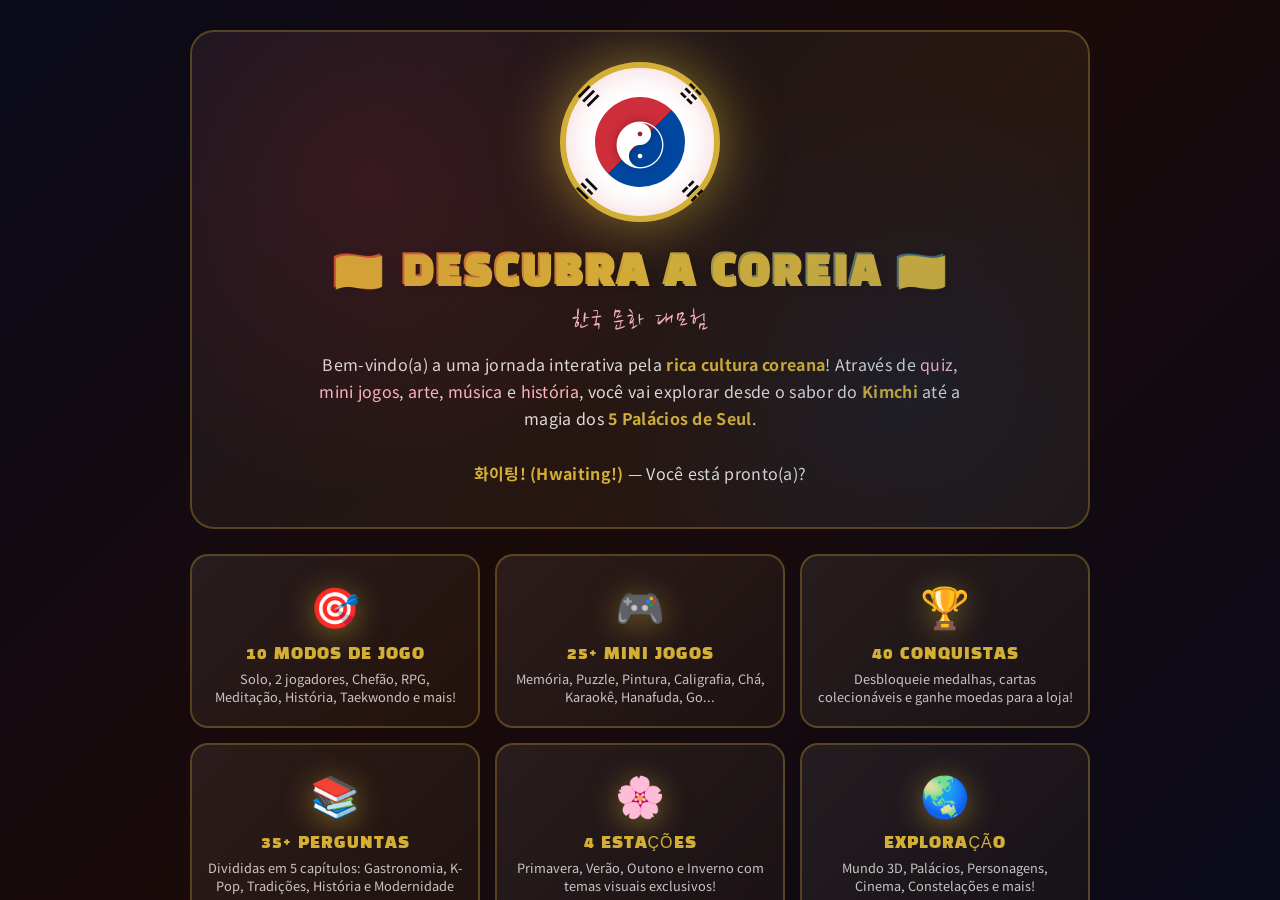
==== commit 2b407062: "Update index.html" ====
--- a/coreana/index.html
+++ b/coreana/index.html
@@ -5,7 +5,7 @@
 <meta name="viewport" content="width=device-width, initial-scale=1.0">
 <title>🇰🇷 Descubra a Coreia — Obra-Prima Definitiva</title>
 <style>
-  @import url('https://fonts.googleapis.com/css2?family=Black+Han+Sans&family=Noto+Sans+KR:wght@300;400;700;900&family=Nanum+Brush+Script&family=Nanum+Myeongjo:wght@400;700;800&family=Playfair+Display:wght@700;900&family=Gowun+Batang:wght@400;700&family=Song+Myung&display=swap');
+  @import url('https://fonts.googleapis.com/css2?family=Black+Han+Sans&family=Noto+Sans+KR:wght@300;400;700;900&family=Nanum+Brush+Script&family=Nanum+Myeongjo:wght@400;700;800&family=Gowun+Batang:wght@400;700&family=Song+Myung&display=swap');
 
   * { margin: 0; padding: 0; box-sizing: border-box; user-select: none; -webkit-tap-highlight-color: transparent; }
 
@@ -20,11 +20,6 @@
     --jade: #00a86b;
     --laranja: #ff6b35;
     --ciano: #00d4ff;
-    --primavera: #ffb7c5;
-    --verao: #00a86b;
-    --outono: #ff6b35;
-    --inverno: #b0c4de;
-    --sombra: rgba(0,0,0,0.5);
   }
 
   html, body { overflow-x: hidden; }
@@ -40,49 +35,31 @@
     position: relative;
     color: var(--preto);
     cursor: url("data:image/svg+xml;utf8,<svg xmlns='http://www.w3.org/2000/svg' width='32' height='32' viewBox='0 0 32 32'><circle cx='16' cy='16' r='10' fill='none' stroke='%23d4af37' stroke-width='2'/><circle cx='16' cy='16' r='3' fill='%23cd2e3a'/></svg>") 16 16, auto;
-  }
-
-  button, .mode-card, .diff-btn, .answer-btn, .tile, .shop-item, .flower, .tea-item, .card-game {
+    transition: background 2s ease;
+  }
+
+  button, .mode-card, .diff-btn, .answer-btn, .shop-item, .card-item, .character-card, .palace-item, .phrase-item, .cinema-item, .intro-card {
     cursor: url("data:image/svg+xml;utf8,<svg xmlns='http://www.w3.org/2000/svg' width='32' height='32' viewBox='0 0 32 32'><circle cx='16' cy='16' r='10' fill='%23d4af37' stroke='%23cd2e3a' stroke-width='2'/><circle cx='16' cy='16' r='3' fill='%23cd2e3a'/></svg>") 16 16, pointer;
   }
 
-  /* ============ FUNDO CINEMATOGRÁFICO ============ */
   .bg-layer {
     position: fixed; inset: 0; z-index: 0;
     background: 
       radial-gradient(circle at 20% 20%, rgba(205,46,58,0.3) 0%, transparent 40%),
       radial-gradient(circle at 80% 80%, rgba(0,71,160,0.3) 0%, transparent 40%),
-      radial-gradient(circle at 50% 50%, rgba(212,175,55,0.12) 0%, transparent 50%),
       linear-gradient(135deg, #1a0a0a 0%, #0a0a1a 50%, #1a0a1a 100%);
     animation: bgPulse 8s ease-in-out infinite;
     transition: background 3s ease;
   }
   @keyframes bgPulse {
-    0%, 100% { filter: brightness(1) hue-rotate(0deg); }
-    50% { filter: brightness(1.2) hue-rotate(20deg); }
-  }
-
-  /* Estações do ano — muda o fundo */
-  body.season-spring .bg-layer {
-    background: radial-gradient(circle at 30% 30%, rgba(255,183,197,0.4), transparent 60%),
-                radial-gradient(circle at 70% 70%, rgba(255,200,220,0.3), transparent 60%),
-                linear-gradient(135deg, #2a1a2a, #1a0a1a);
-  }
-  body.season-summer .bg-layer {
-    background: radial-gradient(circle at 30% 30%, rgba(0,168,107,0.4), transparent 60%),
-                radial-gradient(circle at 70% 70%, rgba(0,200,150,0.3), transparent 60%),
-                linear-gradient(135deg, #0a2a1a, #0a1a0a);
-  }
-  body.season-autumn .bg-layer {
-    background: radial-gradient(circle at 30% 30%, rgba(255,107,53,0.4), transparent 60%),
-                radial-gradient(circle at 70% 70%, rgba(205,46,58,0.3), transparent 60%),
-                linear-gradient(135deg, #2a1a0a, #1a0a0a);
-  }
-  body.season-winter .bg-layer {
-    background: radial-gradient(circle at 30% 30%, rgba(176,196,222,0.4), transparent 60%),
-                radial-gradient(circle at 70% 70%, rgba(200,220,255,0.3), transparent 60%),
-                linear-gradient(135deg, #0a0a2a, #1a1a2a);
-  }
+    0%, 100% { filter: brightness(1); }
+    50% { filter: brightness(1.2); }
+  }
+
+  body.season-spring .bg-layer { background: radial-gradient(circle at 30% 30%, rgba(255,183,197,0.4), transparent 60%), radial-gradient(circle at 70% 70%, rgba(255,200,220,0.3), transparent 60%), linear-gradient(135deg, #2a1a2a, #1a0a1a); }
+  body.season-summer .bg-layer { background: radial-gradient(circle at 30% 30%, rgba(0,168,107,0.4), transparent 60%), radial-gradient(circle at 70% 70%, rgba(0,200,150,0.3), transparent 60%), linear-gradient(135deg, #0a2a1a, #0a1a0a); }
+  body.season-autumn .bg-layer { background: radial-gradient(circle at 30% 30%, rgba(255,107,53,0.4), transparent 60%), radial-gradient(circle at 70% 70%, rgba(205,46,58,0.3), transparent 60%), linear-gradient(135deg, #2a1a0a, #1a0a0a); }
+  body.season-winter .bg-layer { background: radial-gradient(circle at 30% 30%, rgba(176,196,222,0.4), transparent 60%), radial-gradient(circle at 70% 70%, rgba(200,220,255,0.3), transparent 60%), linear-gradient(135deg, #0a0a2a, #1a1a2a); }
 
   body::before {
     content: ''; position: fixed; inset: 0;
@@ -118,12 +95,8 @@
     100% { transform: translateY(110vh) rotate(720deg) translateX(120px); opacity: 0; }
   }
 
-  /* Neve no inverno */
-  body.season-winter .sakura { content: '❄️'; }
-
   .bubble {
-    position: fixed; bottom: -50px;
-    width: 20px; height: 20px;
+    position: fixed; bottom: -50px; width: 20px; height: 20px;
     border-radius: 50%;
     background: radial-gradient(circle at 30% 30%, rgba(255,255,255,0.4), rgba(212,175,55,0.1));
     border: 1px solid rgba(212,175,55,0.3);
@@ -132,8 +105,7 @@
   }
   @keyframes rise {
     0% { transform: translateY(0) scale(0); opacity: 0; }
-    10% { opacity: 0.6; }
-    90% { opacity: 0.6; }
+    10%, 90% { opacity: 0.6; }
     100% { transform: translateY(-110vh) scale(1); opacity: 0; }
   }
 
@@ -166,18 +138,497 @@
     50% { transform: rotate(3deg); }
   }
 
-  /* ============ CONTROLES ============ */
+  /* ============ TELA DE INTRODUÇÃO ============ */
+  #intro-screen {
+    position: fixed;
+    inset: 0;
+    z-index: 150;
+    background: linear-gradient(135deg, #0a0a1a 0%, #1a0a0a 50%, #0a0a1a 100%);
+    overflow-y: auto;
+    padding: 30px 20px;
+    animation: fadeIn 1s;
+  }
+
+  #intro-screen.hidden { display: none !important; }
+
+  .intro-wrapper {
+    max-width: 900px;
+    margin: 0 auto;
+    position: relative;
+    z-index: 5;
+  }
+
+  .intro-hero {
+    text-align: center;
+    padding: 30px 20px 40px;
+    position: relative;
+    border-radius: 24px;
+    background: linear-gradient(135deg, rgba(253,246,227,0.05), rgba(212,175,55,0.08));
+    border: 2px solid rgba(212,175,55,0.3);
+    margin-bottom: 25px;
+    overflow: hidden;
+    animation: heroIn 1.2s cubic-bezier(0.34, 1.56, 0.64, 1);
+  }
+
+  @keyframes heroIn {
+    0% { transform: scale(0.8) translateY(60px); opacity: 0; }
+    100% { transform: scale(1) translateY(0); opacity: 1; }
+  }
+
+  .intro-hero::before {
+    content: '';
+    position: absolute;
+    inset: 0;
+    background-image: 
+      radial-gradient(circle at 20% 30%, rgba(205,46,58,0.15), transparent 40%),
+      radial-gradient(circle at 80% 70%, rgba(0,71,160,0.15), transparent 40%);
+    animation: heroPulse 6s ease-in-out infinite;
+  }
+  @keyframes heroPulse {
+    0%, 100% { opacity: 0.5; }
+    50% { opacity: 1; }
+  }
+
+  .flag-emblem {
+    display: inline-block;
+    width: 160px;
+    height: 160px;
+    border-radius: 50%;
+    background: white;
+    box-shadow: 0 0 60px rgba(212,175,55,0.6), inset 0 0 30px rgba(205,46,58,0.2);
+    position: relative;
+    margin-bottom: 20px;
+    animation: emblemFloat 4s ease-in-out infinite;
+    border: 6px solid var(--dourado);
+  }
+  @keyframes emblemFloat {
+    0%, 100% { transform: translateY(0) rotate(-2deg); }
+    50% { transform: translateY(-15px) rotate(2deg); }
+  }
+
+  .flag-emblem::before {
+    content: '';
+    position: absolute;
+    top: 50%; left: 50%;
+    transform: translate(-50%, -50%);
+    width: 90px; height: 90px;
+    border-radius: 50%;
+    background: linear-gradient(135deg, var(--vermelho) 0%, var(--vermelho) 50%, var(--azul) 50%, var(--azul) 100%);
+  }
+
+  .flag-emblem::after {
+    content: '☯';
+    position: absolute;
+    top: 50%; left: 50%;
+    transform: translate(-50%, -50%);
+    font-size: 50px;
+    color: white;
+    text-shadow: 0 0 10px rgba(0,0,0,0.3);
+    z-index: 2;
+  }
+
+  .trigram {
+    position: absolute;
+    font-size: 20px;
+    color: var(--preto);
+    font-weight: 900;
+    letter-spacing: 2px;
+  }
+  .trigram.tl { top: 12px; left: 12px; transform: rotate(-45deg); }
+  .trigram.tr { top: 12px; right: 12px; transform: rotate(45deg); }
+  .trigram.bl { bottom: 12px; left: 12px; transform: rotate(45deg); }
+  .trigram.br { bottom: 12px; right: 12px; transform: rotate(-45deg); }
+
+  .intro-title {
+    font-family: 'Black Han Sans', sans-serif;
+    font-size: 2.5em;
+    background: linear-gradient(90deg, var(--vermelho), var(--dourado), var(--azul));
+    -webkit-background-clip: text;
+    background-clip: text;
+    -webkit-text-fill-color: transparent;
+    letter-spacing: 3px;
+    margin-bottom: 8px;
+    animation: titleGlow 3s ease-in-out infinite;
+  }
+  @keyframes titleGlow {
+    0%, 100% { filter: drop-shadow(0 0 10px rgba(212,175,55,0.5)); }
+    50% { filter: drop-shadow(0 0 25px rgba(212,175,55,0.9)); }
+  }
+
+  .intro-subtitle {
+    font-family: 'Nanum Brush Script', cursive;
+    font-size: 1.6em;
+    color: var(--rosa);
+    letter-spacing: 2px;
+    margin-bottom: 15px;
+    opacity: 0.95;
+  }
+
+  .intro-description {
+    max-width: 700px;
+    margin: 0 auto;
+    color: rgba(255,255,255,0.85);
+    font-size: 1em;
+    line-height: 1.7;
+    letter-spacing: 0.3px;
+    padding: 0 15px;
+  }
+
+  .intro-description strong {
+    color: var(--dourado);
+    font-weight: 700;
+  }
+
+  .intro-description em {
+    color: var(--rosa);
+    font-style: normal;
+  }
+
+  /* Grid de features */
+  .intro-features {
+    display: grid;
+    grid-template-columns: repeat(3, 1fr);
+    gap: 15px;
+    margin-bottom: 25px;
+  }
+
+  .intro-card {
+    background: linear-gradient(135deg, rgba(253,246,227,0.08), rgba(212,175,55,0.05));
+    border: 2px solid rgba(212,175,55,0.3);
+    border-radius: 18px;
+    padding: 20px 15px;
+    text-align: center;
+    transition: all 0.4s cubic-bezier(0.34, 1.56, 0.64, 1);
+    position: relative;
+    overflow: hidden;
+    animation: cardIn 0.8s backwards;
+  }
+
+  .intro-card:nth-child(1) { animation-delay: 0.3s; }
+  .intro-card:nth-child(2) { animation-delay: 0.4s; }
+  .intro-card:nth-child(3) { animation-delay: 0.5s; }
+  .intro-card:nth-child(4) { animation-delay: 0.6s; }
+  .intro-card:nth-child(5) { animation-delay: 0.7s; }
+  .intro-card:nth-child(6) { animation-delay: 0.8s; }
+
+  @keyframes cardIn {
+    0% { transform: translateY(30px) scale(0.9); opacity: 0; }
+    100% { transform: translateY(0) scale(1); opacity: 1; }
+  }
+
+  .intro-card::before {
+    content: '';
+    position: absolute;
+    inset: 0;
+    background: linear-gradient(135deg, transparent, rgba(212,175,55,0.15), transparent);
+    transform: translateX(-100%);
+    transition: transform 0.8s;
+  }
+
+  .intro-card:hover {
+    transform: translateY(-8px) scale(1.03);
+    border-color: var(--dourado);
+    box-shadow: 0 15px 40px rgba(212,175,55,0.4);
+  }
+
+  .intro-card:hover::before {
+    transform: translateX(100%);
+  }
+
+  .intro-card-icon {
+    font-size: 2.5em;
+    display: block;
+    margin-bottom: 10px;
+    filter: drop-shadow(0 5px 15px rgba(212,175,55,0.5));
+  }
+
+  .intro-card-title {
+    font-family: 'Black Han Sans', sans-serif;
+    color: var(--dourado);
+    font-size: 1em;
+    letter-spacing: 1px;
+    margin-bottom: 6px;
+  }
+
+  .intro-card-desc {
+    color: rgba(255,255,255,0.75);
+    font-size: 0.8em;
+    line-height: 1.4;
+  }
+
+  /* Passos */
+  .intro-steps {
+    background: linear-gradient(135deg, rgba(205,46,58,0.1), rgba(0,71,160,0.1));
+    border: 2px solid rgba(212,175,55,0.4);
+    border-radius: 20px;
+    padding: 25px 20px;
+    margin-bottom: 25px;
+    animation: cardIn 1s 0.9s backwards;
+  }
+
+  .intro-steps h3 {
+    font-family: 'Black Han Sans', sans-serif;
+    color: var(--dourado);
+    font-size: 1.2em;
+    letter-spacing: 2px;
+    margin-bottom: 18px;
+    text-align: center;
+  }
+
+  .step-item {
+    display: flex;
+    align-items: center;
+    gap: 15px;
+    padding: 12px 15px;
+    background: rgba(255,255,255,0.05);
+    border-radius: 12px;
+    margin-bottom: 10px;
+    border-left: 4px solid var(--dourado);
+    transition: all 0.3s;
+  }
+
+  .step-item:hover {
+    background: rgba(255,255,255,0.1);
+    transform: translateX(8px);
+  }
+
+  .step-number {
+    width: 38px;
+    height: 38px;
+    border-radius: 50%;
+    background: linear-gradient(135deg, var(--vermelho), var(--azul));
+    color: white;
+    display: flex;
+    align-items: center;
+    justify-content: center;
+    font-family: 'Black Han Sans', sans-serif;
+    font-size: 1.1em;
+    flex-shrink: 0;
+    border: 2px solid var(--dourado);
+    box-shadow: 0 5px 15px rgba(205,46,58,0.4);
+  }
+
+  .step-text {
+    color: rgba(255,255,255,0.9);
+    font-size: 0.9em;
+    line-height: 1.5;
+    text-align: left;
+  }
+
+  .step-text strong {
+    color: var(--dourado);
+  }
+
+  /* Estatísticas da intro */
+  .intro-stats {
+    display: grid;
+    grid-template-columns: repeat(4, 1fr);
+    gap: 12px;
+    margin-bottom: 25px;
+    animation: cardIn 1s 1s backwards;
+  }
+
+  .intro-stat {
+    text-align: center;
+    padding: 15px 10px;
+    background: linear-gradient(135deg, rgba(253,246,227,0.08), rgba(212,175,55,0.05));
+    border: 2px solid rgba(212,175,55,0.3);
+    border-radius: 15px;
+    transition: all 0.3s;
+  }
+
+  .intro-stat:hover {
+    transform: scale(1.05);
+    border-color: var(--dourado);
+  }
+
+  .intro-stat-value {
+    font-family: 'Black Han Sans', sans-serif;
+    font-size: 1.8em;
+    background: linear-gradient(90deg, var(--vermelho), var(--dourado));
+    -webkit-background-clip: text;
+    background-clip: text;
+    -webkit-text-fill-color: transparent;
+    display: block;
+    margin-bottom: 5px;
+  }
+
+  .intro-stat-label {
+    color: rgba(255,255,255,0.7);
+    font-size: 0.7em;
+    text-transform: uppercase;
+    letter-spacing: 1.5px;
+    font-weight: 700;
+  }
+
+  /* Citação */
+  .intro-quote {
+    text-align: center;
+    padding: 20px;
+    margin-bottom: 25px;
+    border-top: 2px dashed rgba(212,175,55,0.4);
+    border-bottom: 2px dashed rgba(212,175,55,0.4);
+    animation: cardIn 1s 1.1s backwards;
+  }
+
+  .intro-quote-text {
+    font-family: 'Nanum Myeongjo', serif;
+    font-size: 1.3em;
+    color: var(--rosa);
+    line-height: 1.6;
+    margin-bottom: 10px;
+  }
+
+  .intro-quote-author {
+    color: var(--dourado);
+    font-size: 0.85em;
+    font-style: italic;
+    letter-spacing: 1px;
+  }
+
+  /* Botão iniciar */
+  .intro-start-btn {
+    display: block;
+    margin: 0 auto;
+    padding: 20px 60px;
+    background: linear-gradient(135deg, var(--vermelho), var(--azul));
+    color: white;
+    border: 3px solid var(--dourado);
+    border-radius: 18px;
+    font-family: 'Black Han Sans', sans-serif;
+    font-size: 1.3em;
+    letter-spacing: 3px;
+    cursor: pointer;
+    box-shadow: 0 15px 45px rgba(205,46,58,0.6);
+    transition: all 0.4s;
+    position: relative;
+    overflow: hidden;
+    animation: btnIn 1s 1.2s backwards, btnPulse 2.5s ease-in-out infinite 2s;
+  }
+
+  @keyframes btnIn {
+    0% { transform: scale(0.7); opacity: 0; }
+    100% { transform: scale(1); opacity: 1; }
+  }
+
+  @keyframes btnPulse {
+    0%, 100% { transform: scale(1); box-shadow: 0 15px 45px rgba(205,46,58,0.6); }
+    50% { transform: scale(1.04); box-shadow: 0 20px 60px rgba(212,175,55,0.8); }
+  }
+
+  .intro-start-btn::after {
+    content: '';
+    position: absolute;
+    inset: 0;
+    background: linear-gradient(90deg, transparent, rgba(255,255,255,0.4), transparent);
+    transform: translateX(-100%);
+    transition: transform 0.8s;
+  }
+
+  .intro-start-btn:hover {
+    transform: scale(1.08) translateY(-4px);
+    box-shadow: 0 25px 70px rgba(212,175,55,0.9);
+  }
+
+  .intro-start-btn:hover::after {
+    transform: translateX(100%);
+  }
+
+  .intro-skip-btn {
+    display: block;
+    margin: 15px auto 0;
+    padding: 10px 24px;
+    background: transparent;
+    color: rgba(255,255,255,0.6);
+    border: 2px solid rgba(212,175,55,0.4);
+    border-radius: 25px;
+    font-size: 0.85em;
+    cursor: pointer;
+    transition: all 0.3s;
+    font-family: 'Noto Sans KR', sans-serif;
+    letter-spacing: 1px;
+  }
+
+  .intro-skip-btn:hover {
+    color: var(--dourado);
+    border-color: var(--dourado);
+    transform: scale(1.05);
+  }
+
+  /* Seta scroll */
+  .scroll-hint {
+    text-align: center;
+    color: rgba(255,255,255,0.5);
+    font-size: 0.8em;
+    margin-top: 15px;
+    animation: scrollBounce 2s infinite;
+  }
+
+  @keyframes scrollBounce {
+    0%, 100% { transform: translateY(0); }
+    50% { transform: translateY(8px); }
+  }
+
+  /* ============ RESTO DO JOGO ============ */
+  .mascot {
+    position: fixed; bottom: 20px; left: 20px; z-index: 50; cursor: pointer; transition: transform 0.3s;
+  }
+  .mascot:hover { transform: scale(1.15); }
+  .mascot-body {
+    width: 70px; height: 70px; border-radius: 50%;
+    background: radial-gradient(circle at 30% 30%, #ffdb70, #ff9f1c);
+    border: 3px solid var(--vermelho);
+    display: flex; align-items: center; justify-content: center;
+    font-size: 2.2em;
+    box-shadow: 0 10px 30px rgba(205,46,58,0.5);
+    animation: mascotFloat 3s ease-in-out infinite;
+    position: relative;
+  }
+  @keyframes mascotFloat {
+    0%, 100% { transform: translateY(0) rotate(-5deg); }
+    50% { transform: translateY(-10px) rotate(5deg); }
+  }
+  .mascot-body::after {
+    content: '💬'; position: absolute; top: -20px; right: -10px;
+    font-size: 1.1em; animation: badgePulse 2s infinite;
+  }
+  .mascot-bubble {
+    position: fixed; bottom: 100px; left: 100px;
+    background: linear-gradient(135deg, #fff, #fdf6e3);
+    border: 2px solid var(--dourado);
+    border-radius: 16px; padding: 12px 16px;
+    max-width: 260px; z-index: 51;
+    box-shadow: 0 10px 30px rgba(0,0,0,0.3);
+    display: none; font-size: 0.85em; color: var(--azul);
+  }
+  .mascot-bubble.show { display: block; }
+  .mascot-bubble::after {
+    content: ''; position: absolute; bottom: -10px; left: 20px;
+    width: 0; height: 0;
+    border-left: 10px solid transparent;
+    border-right: 10px solid transparent;
+    border-top: 10px solid var(--dourado);
+  }
+  @keyframes badgePulse {
+    0%, 100% { transform: scale(1); }
+    50% { transform: scale(1.2); }
+  }
+  .mascot-name {
+    font-family: 'Black Han Sans'; color: var(--vermelho);
+    display: block; margin-bottom: 4px; font-size: 0.95em;
+  }
+
   .floating-controls {
     position: fixed; top: 20px; left: 20px;
-    display: flex; gap: 8px; z-index: 100;
-    flex-wrap: wrap;
+    display: flex; gap: 6px; z-index: 100;
+    flex-wrap: wrap; max-width: 320px;
   }
   .ctrl-btn {
-    width: 42px; height: 42px; border-radius: 50%;
+    width: 40px; height: 40px; border-radius: 50%;
     background: rgba(255,255,255,0.1);
     backdrop-filter: blur(10px);
     border: 2px solid rgba(212,175,55,0.5);
-    color: white; font-size: 1.1em; cursor: pointer;
+    color: white; font-size: 1em; cursor: pointer;
     transition: all 0.3s;
     display: flex; align-items: center; justify-content: center;
   }
@@ -186,15 +637,10 @@
     transform: scale(1.15) rotate(10deg);
     box-shadow: 0 0 20px rgba(212,175,55,0.6);
   }
-  .ctrl-btn.active {
-    background: linear-gradient(135deg, var(--vermelho), var(--azul));
-    border-color: var(--dourado);
-    box-shadow: 0 0 15px rgba(212,175,55,0.8);
-  }
 
   .top-hud {
     position: fixed; top: 20px; right: 20px;
-    display: flex; gap: 8px; z-index: 100;
+    display: flex; gap: 5px; z-index: 100;
     flex-wrap: wrap; max-width: 500px;
     justify-content: flex-end;
   }
@@ -203,18 +649,15 @@
     backdrop-filter: blur(10px);
     border: 2px solid rgba(212,175,55,0.5);
     border-radius: 30px;
-    padding: 6px 14px;
-    color: white;
-    font-weight: 700;
-    font-size: 0.75em;
+    padding: 5px 11px; color: white;
+    font-weight: 700; font-size: 0.7em;
     font-family: 'Black Han Sans', sans-serif;
     letter-spacing: 1px;
-    display: flex; align-items: center; gap: 6px;
+    display: flex; align-items: center; gap: 5px;
     transition: all 0.3s;
   }
   .hud-badge:hover { transform: scale(1.05); border-color: var(--dourado); }
 
-  /* ============ CONTAINER ============ */
   .container {
     background: linear-gradient(135deg, rgba(253,246,227,0.98), rgba(255,255,255,0.98));
     border-radius: 24px;
@@ -222,18 +665,17 @@
       0 30px 80px rgba(0,0,0,0.7),
       0 0 0 2px rgba(212,175,55,0.4),
       0 0 80px rgba(205,46,58,0.3);
-    max-width: 900px;
-    width: 100%;
-    padding: 45px 40px;
+    max-width: 950px; width: 100%;
+    padding: 40px 35px;
     text-align: center;
     position: relative; z-index: 5;
     overflow: hidden;
+    max-height: 95vh; overflow-y: auto;
     animation: containerIn 1s cubic-bezier(0.34, 1.56, 0.64, 1);
-    perspective: 1500px;
   }
   @keyframes containerIn {
-    0% { transform: scale(0.8) translateY(50px) rotateX(30deg); opacity: 0; }
-    100% { transform: scale(1) translateY(0) rotateX(0); opacity: 1; }
+    0% { transform: scale(0.8) translateY(50px); opacity: 0; }
+    100% { transform: scale(1) translateY(0); opacity: 1; }
   }
 
   .flag-bar {
@@ -244,18 +686,12 @@
       var(--azul) 34%, var(--azul) 66%,
       #000 66%, #000 67%,
       var(--vermelho) 67%, var(--vermelho) 100%);
-    animation: flagShine 3s ease-in-out infinite;
-  }
-  @keyframes flagShine {
-    0%, 100% { opacity: 1; }
-    50% { opacity: 0.6; }
   }
 
   h1 {
     font-family: 'Black Han Sans', sans-serif;
     color: var(--vermelho);
-    font-size: 2.1em;
-    margin-bottom: 6px;
+    font-size: 2em; margin-bottom: 6px;
     letter-spacing: 2px;
     text-shadow: 2px 2px 0 var(--dourado), 4px 4px 8px rgba(0,0,0,0.15);
     animation: titlePulse 3s ease-in-out infinite;
@@ -264,15 +700,8 @@
     0%, 100% { transform: scale(1); }
     50% { transform: scale(1.02); }
   }
-
-  .subtitle { color: #555; margin-bottom: 6px; font-size: 0.9em; letter-spacing: 1px; font-weight: 500; }
-  .korean-subtitle {
-    color: var(--azul);
-    font-family: 'Black Han Sans', sans-serif;
-    font-size: 0.95em;
-    margin-bottom: 16px;
-    letter-spacing: 3px;
-  }
+  .subtitle { color: #555; margin-bottom: 6px; font-size: 0.88em; letter-spacing: 1px; }
+  .korean-subtitle { color: var(--azul); font-family: 'Black Han Sans'; font-size: 0.92em; margin-bottom: 14px; letter-spacing: 3px; }
 
   .screen { animation: fadeIn 0.6s; }
   @keyframes fadeIn {
@@ -282,29 +711,26 @@
 
   h2 {
     font-family: 'Black Han Sans', sans-serif;
-    font-size: 1.05em; color: var(--azul);
+    font-size: 1em; color: var(--azul);
     margin: 12px 0 8px; letter-spacing: 1px;
   }
 
   .intro-text {
-    color: #555; font-size: 0.88em; line-height: 1.55;
-    margin-bottom: 15px; padding: 0 15px;
+    color: #555; font-size: 0.85em; line-height: 1.55;
+    margin-bottom: 12px; padding: 0 10px;
   }
   .intro-text em { color: var(--vermelho); font-style: normal; font-weight: 700; }
 
   .mode-selection {
-    display: grid;
-    grid-template-columns: repeat(4, 1fr);
-    gap: 8px; margin-bottom: 12px;
+    display: grid; grid-template-columns: repeat(5, 1fr);
+    gap: 6px; margin-bottom: 10px;
   }
   .mode-card {
-    padding: 12px 8px;
+    padding: 10px 6px;
     background: linear-gradient(135deg, #fff, #fdf6e3);
     border: 2px solid rgba(0,71,160,0.3);
-    border-radius: 12px;
-    cursor: pointer;
-    transition: all 0.3s;
-    text-align: center;
+    border-radius: 10px; cursor: pointer;
+    transition: all 0.3s; text-align: center;
   }
   .mode-card:hover {
     transform: translateY(-5px) scale(1.03);
@@ -313,27 +739,26 @@
   }
   .mode-card.selected {
     background: linear-gradient(135deg, var(--azul), var(--vermelho));
-    border-color: var(--dourado);
-    color: white;
+    border-color: var(--dourado); color: white;
     box-shadow: 0 10px 30px rgba(205,46,58,0.5);
     transform: scale(1.05);
   }
-  .mode-icon { font-size: 1.6em; margin-bottom: 3px; display: block; }
-  .mode-title { font-family: 'Black Han Sans', sans-serif; font-size: 0.85em; margin-bottom: 2px; letter-spacing: 0.5px; }
-  .mode-desc { font-size: 0.62em; opacity: 0.85; line-height: 1.2; }
+  .mode-icon { font-size: 1.4em; margin-bottom: 2px; display: block; }
+  .mode-title { font-family: 'Black Han Sans'; font-size: 0.72em; margin-bottom: 1px; }
+  .mode-desc { font-size: 0.55em; opacity: 0.85; line-height: 1.15; }
 
   .difficulty-selection {
-    display: flex; justify-content: center; gap: 6px;
-    margin-bottom: 12px; flex-wrap: wrap;
+    display: flex; justify-content: center; gap: 5px;
+    margin-bottom: 10px; flex-wrap: wrap;
   }
   .diff-btn {
-    padding: 8px 16px;
+    padding: 7px 14px;
     border: 2px solid rgba(0,71,160,0.4);
     background: white; color: var(--azul);
     border-radius: 25px; cursor: pointer;
     font-weight: 700;
     font-family: 'Noto Sans KR', sans-serif;
-    transition: all 0.3s; font-size: 0.78em;
+    transition: all 0.3s; font-size: 0.72em;
   }
   .diff-btn:hover { transform: translateY(-2px); box-shadow: 0 5px 15px rgba(0,71,160,0.2); }
   .diff-btn.active {
@@ -343,12 +768,11 @@
   }
 
   .primary-btn {
-    padding: 15px 38px;
+    padding: 14px 32px;
     background: linear-gradient(135deg, var(--vermelho), var(--azul));
-    color: white;
-    border: 2px solid var(--dourado);
+    color: white; border: 2px solid var(--dourado);
     border-radius: 14px;
-    font-size: 1em; font-weight: 700; cursor: pointer;
+    font-size: 0.95em; font-weight: 700; cursor: pointer;
     font-family: 'Black Han Sans', sans-serif;
     letter-spacing: 2px;
     box-shadow: 0 10px 30px rgba(205,46,58,0.5);
@@ -368,40 +792,26 @@
 
   .stats {
     display: flex; justify-content: space-around;
-    margin-bottom: 12px; padding: 10px;
+    margin-bottom: 10px; padding: 8px;
     background: linear-gradient(135deg, #fff, #fdf6e3);
     border-radius: 12px;
     border: 2px solid rgba(212,175,55,0.3);
-    box-shadow: inset 0 2px 10px rgba(0,0,0,0.05);
     flex-wrap: wrap; gap: 6px;
   }
-  .stat { display: flex; flex-direction: column; align-items: center; min-width: 55px; }
-  .stat-label {
-    font-size: 0.58em; color: #888;
-    text-transform: uppercase; letter-spacing: 1.5px;
-    font-weight: 700; margin-bottom: 3px;
-  }
-  .stat-value {
-    font-family: 'Black Han Sans', sans-serif;
-    font-size: 1.15em; color: var(--azul);
-    text-shadow: 0 0 15px rgba(0,71,160,0.3);
-    transition: transform 0.3s;
-  }
+  .stat { display: flex; flex-direction: column; align-items: center; min-width: 50px; }
+  .stat-label { font-size: 0.55em; color: #888; text-transform: uppercase; letter-spacing: 1.5px; font-weight: 700; margin-bottom: 2px; }
+  .stat-value { font-family: 'Black Han Sans'; font-size: 1.05em; color: var(--azul); transition: transform 0.3s; }
   .stat-value.bump { animation: bump 0.5s; }
   @keyframes bump {
     0%, 100% { transform: scale(1); }
     50% { transform: scale(1.4); color: var(--vermelho); }
   }
 
-  .timer-bar {
-    height: 6px; background: rgba(0,0,0,0.08);
-    border-radius: 3px; overflow: hidden;
-    margin-bottom: 10px;
-  }
+  .timer-bar { height: 5px; background: rgba(0,0,0,0.08); border-radius: 3px; overflow: hidden; margin-bottom: 8px; }
   .timer-fill {
     height: 100%;
     background: linear-gradient(90deg, #4caf50, #ffc107, #cd2e3a);
-    transition: width 1s linear; border-radius: 3px;
+    transition: width 0.1s linear; border-radius: 3px;
   }
   .timer-fill.danger { animation: timerPulse 0.5s infinite; }
   @keyframes timerPulse {
@@ -410,11 +820,10 @@
   }
 
   .progress-bar {
-    height: 10px; background: rgba(0,0,0,0.08);
+    height: 8px; background: rgba(0,0,0,0.08);
     border-radius: 10px; overflow: hidden;
-    position: relative;
     border: 1px solid rgba(212,175,55,0.2);
-    margin-bottom: 15px;
+    margin-bottom: 12px;
   }
   .progress-fill {
     height: 100%;
@@ -430,8 +839,8 @@
   }
 
   .emoji-wrap {
-    font-size: 3.5em; display: inline-block;
-    margin-bottom: 10px;
+    font-size: 3em; display: inline-block;
+    margin-bottom: 8px;
     animation: emojiFloat 3s ease-in-out infinite;
     filter: drop-shadow(0 10px 20px rgba(205,46,58,0.3));
   }
@@ -441,45 +850,32 @@
   }
 
   #question {
-    font-size: 1.15em; color: var(--preto);
-    margin-bottom: 15px; min-height: 60px;
+    font-size: 1.08em; color: var(--preto);
+    margin-bottom: 12px; min-height: 55px;
     font-weight: 700; line-height: 1.5;
-    animation: fadeIn 0.6s;
-  }
-
-  .answers { display: grid; gap: 8px; margin-bottom: 12px; }
+  }
+
+  .answers { display: grid; gap: 6px; margin-bottom: 10px; }
   .answer-btn {
-    padding: 12px 18px;
+    padding: 11px 16px;
     background: linear-gradient(135deg, #ffffff, #fdf6e3);
     border: 2px solid rgba(0,71,160,0.3);
     border-radius: 10px;
-    font-size: 0.95em; color: var(--azul);
+    font-size: 0.92em; color: var(--azul);
     cursor: pointer;
     transition: all 0.3s cubic-bezier(0.34, 1.56, 0.64, 1);
     font-weight: 600;
     font-family: 'Noto Sans KR', sans-serif;
-    position: relative; overflow: hidden;
-    animation: slideIn 0.5s backwards;
-    box-shadow: 0 4px 15px rgba(0,0,0,0.08);
     display: flex; align-items: center; gap: 10px;
     text-align: left;
   }
   .answer-btn .key {
-    width: 26px; height: 26px;
+    width: 24px; height: 24px;
     background: var(--dourado); color: white;
     border-radius: 50%; display: flex;
     align-items: center; justify-content: center;
-    font-weight: 900; font-size: 0.8em;
+    font-weight: 900; font-size: 0.75em;
     flex-shrink: 0;
-    font-family: 'Black Han Sans', sans-serif;
-  }
-  .answer-btn:nth-child(1) { animation-delay: 0.1s; }
-  .answer-btn:nth-child(2) { animation-delay: 0.2s; }
-  .answer-btn:nth-child(3) { animation-delay: 0.3s; }
-  .answer-btn:nth-child(4) { animation-delay: 0.4s; }
-  @keyframes slideIn {
-    0% { opacity: 0; transform: translateX(-30px); }
-    100% { opacity: 1; transform: translateX(0); }
   }
   .answer-btn:hover:not(:disabled) {
     background: var(--azul); color: white;
@@ -491,94 +887,64 @@
   .answer-btn.correct {
     background: linear-gradient(135deg, #4caf50, #2e7d32);
     border-color: #4caf50; color: white;
-    animation: correctPop 0.6s;
     box-shadow: 0 0 30px rgba(76,175,80,0.6);
   }
   .answer-btn.correct .key { background: white; color: #2e7d32; }
-  @keyframes correctPop {
-    0%, 100% { transform: scale(1); }
-    50% { transform: scale(1.08) rotate(1deg); }
-  }
   .answer-btn.wrong {
     background: linear-gradient(135deg, var(--vermelho), #8b1a24);
     border-color: var(--vermelho); color: white;
     animation: wrongShake 0.5s;
-    box-shadow: 0 0 30px rgba(205,46,58,0.6);
   }
   .answer-btn.wrong .key { background: white; color: var(--vermelho); }
   @keyframes wrongShake {
     0%, 100% { transform: translateX(0); }
-    20% { transform: translateX(-10px); }
-    40% { transform: translateX(10px); }
-    60% { transform: translateX(-6px); }
-    80% { transform: translateX(6px); }
+    20%, 60% { transform: translateX(-10px); }
+    40%, 80% { transform: translateX(10px); }
   }
   .answer-btn:disabled { cursor: not-allowed; }
 
   #feedback {
-    font-size: 0.95em; font-weight: 700;
-    min-height: 26px; margin-bottom: 10px;
-    animation: fadeIn 0.5s; padding: 8px;
-    border-radius: 10px;
+    font-size: 0.9em; font-weight: 700;
+    min-height: 24px; margin-bottom: 8px;
+    padding: 6px; border-radius: 8px;
   }
 
   .hint-box {
     background: linear-gradient(135deg, rgba(212,175,55,0.15), rgba(255,183,197,0.15));
     border: 2px dashed var(--dourado);
-    border-radius: 12px; padding: 10px 16px;
-    margin-bottom: 10px; font-size: 0.88em;
+    border-radius: 10px; padding: 8px 14px;
+    margin-bottom: 8px; font-size: 0.85em;
     color: #6a5a1a; display: none;
-    animation: fadeIn 0.5s;
   }
   .hint-box.show { display: block; }
-  .hint-title {
-    font-family: 'Black Han Sans', sans-serif;
-    color: var(--dourado); font-size: 0.78em;
-    letter-spacing: 1px; margin-bottom: 3px;
-  }
-
-  .btn-row {
-    display: flex; gap: 6px;
-    justify-content: center; flex-wrap: wrap;
-  }
+  .hint-title { font-family: 'Black Han Sans'; color: var(--dourado); font-size: 0.75em; letter-spacing: 1px; margin-bottom: 2px; }
+
+  .btn-row { display: flex; gap: 5px; justify-content: center; flex-wrap: wrap; }
 
   .btn-secondary {
-    padding: 9px 16px;
+    padding: 8px 14px;
     background: rgba(212,175,55,0.15);
     color: #8a6d1a;
     border: 2px solid var(--dourado);
-    border-radius: 12px;
-    font-size: 0.78em; font-weight: 700;
+    border-radius: 10px;
+    font-size: 0.72em; font-weight: 700;
     cursor: pointer;
     font-family: 'Noto Sans KR', sans-serif;
     transition: all 0.3s;
   }
-  .btn-secondary:hover {
-    background: var(--dourado); color: white;
-    transform: translateY(-2px);
-  }
-  .btn-secondary:disabled { opacity: 0.4; cursor: not-allowed; transform: none; }
+  .btn-secondary:hover { background: var(--dourado); color: white; transform: translateY(-2px); }
+  .btn-secondary:disabled { opacity: 0.4; cursor: not-allowed; }
 
   .final-score {
     font-family: 'Black Han Sans', sans-serif;
-    font-size: 1.9em;
+    font-size: 1.8em;
     background: linear-gradient(90deg, var(--vermelho), var(--dourado), var(--azul));
     -webkit-background-clip: text;
     background-clip: text;
     -webkit-text-fill-color: transparent;
-    margin: 8px 0;
-    animation: scoreGlow 2s ease-in-out infinite;
-  }
-  @keyframes scoreGlow {
-    0%, 100% { filter: drop-shadow(0 0 10px rgba(212,175,55,0.5)); }
-    50% { filter: drop-shadow(0 0 25px rgba(212,175,55,0.9)); }
-  }
-
-  .trophy {
-    font-size: 4.5em; margin: 6px 0;
-    animation: trophyBounce 1.5s ease-in-out infinite;
-    filter: drop-shadow(0 10px 30px rgba(212,175,55,0.6));
-  }
+    margin: 6px 0;
+  }
+  .trophy { font-size: 4em; margin: 6px 0; animation: trophyBounce 1.5s ease-in-out infinite; filter: drop-shadow(0 10px 30px rgba(212,175,55,0.6)); }
   @keyframes trophyBounce {
     0%, 100% { transform: translateY(0) scale(1); }
     50% { transform: translateY(-15px) scale(1.1); }
@@ -586,247 +952,167 @@
 
   .final-stats {
     display: grid; grid-template-columns: repeat(4, 1fr);
-    gap: 6px; margin: 10px 0; padding: 10px;
+    gap: 5px; margin: 8px 0; padding: 8px;
     background: linear-gradient(135deg, #fff, #fdf6e3);
-    border-radius: 12px;
+    border-radius: 10px;
     border: 2px solid rgba(212,175,55,0.3);
   }
   .final-stat { text-align: center; }
-  .final-stat-value {
-    font-family: 'Black Han Sans', sans-serif;
-    font-size: 1.15em; color: var(--azul);
-    display: block;
-  }
-  .final-stat-label {
-    font-size: 0.55em; color: #888;
-    text-transform: uppercase;
-    letter-spacing: 1px; margin-top: 3px;
-  }
+  .final-stat-value { font-family: 'Black Han Sans'; font-size: 1.05em; color: var(--azul); display: block; }
+  .final-stat-label { font-size: 0.5em; color: #888; text-transform: uppercase; letter-spacing: 1px; margin-top: 2px; }
 
   .history-box {
-    max-height: 180px; overflow-y: auto;
-    margin: 8px 0; padding: 10px;
+    max-height: 150px; overflow-y: auto;
+    margin: 6px 0; padding: 8px;
     background: rgba(0,0,0,0.03);
-    border-radius: 12px; text-align: left;
-    font-size: 0.78em;
+    border-radius: 10px; text-align: left;
+    font-size: 0.72em;
   }
   .history-item {
-    padding: 6px 10px; margin-bottom: 4px;
-    border-radius: 8px; border-left: 4px solid;
-    background: white; animation: slideIn 0.4s;
+    padding: 5px 9px; margin-bottom: 3px;
+    border-radius: 6px; border-left: 4px solid;
+    background: white;
   }
   .history-item.ok { border-color: #4caf50; background: rgba(76,175,80,0.08); }
   .history-item.fail { border-color: var(--vermelho); background: rgba(205,46,58,0.08); }
-  .history-item strong { color: var(--azul); display: block; margin-bottom: 2px; }
-
-  .achievements-grid {
-    display: grid; grid-template-columns: repeat(6, 1fr);
-    gap: 5px; margin: 8px 0;
-  }
+  .history-item strong { color: var(--azul); display: block; margin-bottom: 1px; }
+
+  .achievements-grid { display: grid; grid-template-columns: repeat(8, 1fr); gap: 4px; margin: 6px 0; }
   .achievement {
-    padding: 6px 3px;
+    padding: 4px 2px;
     background: rgba(0,0,0,0.05);
-    border-radius: 8px;
+    border-radius: 6px;
     text-align: center;
     transition: all 0.3s;
     border: 2px solid transparent;
     opacity: 0.4;
-    font-size: 0.5em;
+    font-size: 0.45em;
   }
   .achievement.unlocked {
     opacity: 1;
     background: linear-gradient(135deg, rgba(212,175,55,0.2), rgba(205,46,58,0.1));
     border-color: var(--dourado);
-    animation: unlockPulse 0.8s;
     box-shadow: 0 0 15px rgba(212,175,55,0.5);
   }
-  @keyframes unlockPulse {
-    0% { transform: scale(0.5) rotate(-15deg); }
-    60% { transform: scale(1.2) rotate(10deg); }
-    100% { transform: scale(1) rotate(0); }
-  }
-  .achievement-icon { font-size: 1.5em; display: block; margin-bottom: 2px; }
-  .achievement-name { font-weight: 700; color: var(--azul); letter-spacing: 0.2px; line-height: 1.05; }
+  .achievement-icon { font-size: 1.3em; display: block; margin-bottom: 1px; }
+  .achievement-name { font-weight: 700; color: var(--azul); line-height: 1.05; }
 
   .modal {
     position: fixed; inset: 0;
     background: rgba(0,0,0,0.85);
-    z-index: 200; display: flex;
+    z-index: 200; display: none;
     align-items: center; justify-content: center;
-    padding: 20px; animation: fadeIn 0.3s;
+    padding: 20px;
     overflow-y: auto;
   }
+  .modal.active { display: flex; animation: fadeIn 0.3s; }
   .modal-content {
     background: linear-gradient(135deg, #fdf6e3, white);
-    border-radius: 20px; padding: 25px;
-    max-width: 600px; width: 100%;
+    border-radius: 20px; padding: 22px;
+    max-width: 650px; width: 100%;
     text-align: center;
     border: 3px solid var(--dourado);
     animation: containerIn 0.5s;
-    max-height: 90vh; overflow-y: auto;
+    max-height: 92vh; overflow-y: auto;
     margin: auto;
   }
   .modal-content h3 {
-    font-family: 'Black Han Sans', sans-serif;
-    color: var(--vermelho); margin-bottom: 12px;
-    font-size: 1.15em;
-  }
-
-  /* ============ MINI JOGOS ============ */
-  .hangul-board {
-    display: flex; justify-content: center;
-    gap: 6px; margin: 12px 0;
-    flex-wrap: wrap;
-  }
+    font-family: 'Black Han Sans'; color: var(--vermelho);
+    margin-bottom: 10px; font-size: 1.1em;
+  }
+
+  .hangul-board { display: flex; justify-content: center; gap: 5px; margin: 10px 0; flex-wrap: wrap; }
   .hangul-tile {
-    width: 50px; height: 50px;
+    width: 46px; height: 46px;
     background: linear-gradient(135deg, #fff, #fdf6e3);
     border: 2px solid var(--dourado);
-    border-radius: 10px;
+    border-radius: 8px;
     display: flex; align-items: center; justify-content: center;
     font-family: 'Nanum Myeongjo', serif;
-    font-size: 1.5em;
-    font-weight: 800;
-    color: var(--azul);
+    font-size: 1.4em; font-weight: 800; color: var(--azul);
     transition: all 0.3s;
   }
   .hangul-tile.filled {
     background: linear-gradient(135deg, var(--azul), var(--roxo));
-    color: white;
-    transform: scale(1.05);
-    box-shadow: 0 0 20px rgba(0,71,160,0.6);
+    color: white; transform: scale(1.05);
   }
   .hangul-tile-btn {
-    width: 46px; height: 46px;
+    width: 42px; height: 42px;
     background: linear-gradient(135deg, var(--vermelho), #8b1a24);
     color: white; border: 2px solid var(--dourado);
-    border-radius: 10px; cursor: pointer;
-    font-size: 1.3em;
-    font-family: 'Nanum Myeongjo', serif;
+    border-radius: 8px; cursor: pointer;
+    font-size: 1.2em; font-family: 'Nanum Myeongjo', serif;
     font-weight: 800;
-    transition: all 0.3s;
-    margin: 3px;
-  }
-  .hangul-tile-btn:hover {
-    transform: scale(1.1) translateY(-3px);
-    box-shadow: 0 8px 20px rgba(205,46,58,0.5);
-  }
-  .hangul-options {
-    display: flex; flex-wrap: wrap;
-    justify-content: center; gap: 3px;
-    margin: 8px 0;
-  }
-
-  .memory-grid {
-    display: grid; grid-template-columns: repeat(4, 1fr);
-    gap: 6px; margin: 12px 0;
-    max-width: 360px; margin-left: auto; margin-right: auto;
-  }
+    transition: all 0.3s; margin: 3px;
+  }
+  .hangul-tile-btn:hover:not(:disabled) { transform: scale(1.1) translateY(-3px); }
+  .hangul-tile-btn:disabled { opacity: 0.3; cursor: not-allowed; }
+  .hangul-options { display: flex; flex-wrap: wrap; justify-content: center; gap: 3px; }
+
+  .memory-grid { display: grid; grid-template-columns: repeat(4, 1fr); gap: 5px; margin: 10px 0; max-width: 340px; margin-left: auto; margin-right: auto; }
   .memory-card {
     aspect-ratio: 1;
     background: linear-gradient(135deg, var(--azul), var(--roxo));
-    border-radius: 10px;
+    border-radius: 8px;
     display: flex; align-items: center; justify-content: center;
-    font-size: 1.6em;
-    cursor: pointer;
+    font-size: 1.5em; cursor: pointer;
     transition: all 0.4s;
     border: 2px solid var(--dourado);
     color: transparent;
-    transform-style: preserve-3d;
-  }
-  .memory-card.flipped {
-    background: linear-gradient(135deg, #fff, #fdf6e3);
-    color: var(--preto);
-    transform: rotateY(180deg);
-  }
-  .memory-card.matched {
-    background: linear-gradient(135deg, var(--jade), #4caf50);
-    color: white;
-    animation: matchedPop 0.6s;
-  }
-  @keyframes matchedPop {
-    0% { transform: scale(1); }
-    50% { transform: scale(1.15) rotate(5deg); }
-    100% { transform: scale(1) rotate(0); }
-  }
+  }
+  .memory-card.flipped { background: linear-gradient(135deg, #fff, #fdf6e3); color: var(--preto); }
+  .memory-card.matched { background: linear-gradient(135deg, var(--jade), #4caf50); color: white; }
 
   .puzzle-grid {
     display: grid; grid-template-columns: repeat(3, 1fr);
-    gap: 4px; margin: 12px auto;
-    max-width: 280px;
-    background: var(--preto);
-    padding: 4px;
-    border-radius: 10px;
+    gap: 4px; margin: 10px auto;
+    max-width: 260px;
+    background: var(--preto); padding: 4px; border-radius: 8px;
   }
   .puzzle-tile {
     aspect-ratio: 1;
     background: linear-gradient(135deg, var(--vermelho), var(--azul));
-    border-radius: 6px;
+    border-radius: 5px;
     display: flex; align-items: center; justify-content: center;
-    font-size: 1.3em;
-    color: white;
-    cursor: pointer;
+    font-size: 1.2em; color: white; cursor: pointer;
+    font-family: 'Black Han Sans'; font-weight: 900;
     transition: all 0.2s;
-    font-family: 'Black Han Sans', sans-serif;
-    font-weight: 900;
-  }
-  .puzzle-tile:hover { transform: scale(0.95); }
+  }
+  .puzzle-tile:hover:not(.empty) { transform: scale(0.95); }
   .puzzle-tile.empty { background: transparent; cursor: default; }
 
-  .shop-grid {
-    display: grid; grid-template-columns: repeat(2, 1fr);
-    gap: 8px; margin: 12px 0;
-  }
+  .shop-grid { display: grid; grid-template-columns: repeat(2, 1fr); gap: 7px; margin: 10px 0; }
   .shop-item {
-    padding: 10px;
+    padding: 9px;
     background: linear-gradient(135deg, #fff, #fdf6e3);
     border: 2px solid rgba(0,71,160,0.3);
     border-radius: 10px;
     cursor: pointer;
-    transition: all 0.3s;
-    text-align: center;
-  }
-  .shop-item:hover {
-    transform: translateY(-3px);
-    border-color: var(--dourado);
-    box-shadow: 0 8px 20px rgba(0,71,160,0.3);
-  }
-  .shop-item.owned {
-    background: linear-gradient(135deg, var(--jade), #4caf50);
-    color: white;
-    border-color: var(--dourado);
-  }
-  .shop-icon { font-size: 1.6em; margin-bottom: 4px; display: block; }
-  .shop-name { font-family: 'Black Han Sans'; font-size: 0.82em; margin-bottom: 2px; }
-  .shop-price { font-weight: 700; color: var(--dourado); font-size: 0.78em; }
-
-  .cards-grid {
-    display: grid; grid-template-columns: repeat(4, 1fr);
-    gap: 6px; margin: 12px 0;
-  }
+    transition: all 0.3s; text-align: center;
+  }
+  .shop-item:hover { transform: translateY(-3px); border-color: var(--dourado); }
+  .shop-item.owned { background: linear-gradient(135deg, var(--jade), #4caf50); color: white; }
+  .shop-icon { font-size: 1.5em; display: block; margin-bottom: 3px; }
+  .shop-name { font-family: 'Black Han Sans'; font-size: 0.75em; }
+  .shop-price { font-weight: 700; color: var(--dourado); font-size: 0.72em; }
+
+  .cards-grid { display: grid; grid-template-columns: repeat(4, 1fr); gap: 5px; margin: 10px 0; }
   .collect-card {
     aspect-ratio: 0.7;
     background: linear-gradient(135deg, #fff, #fdf6e3);
     border: 2px solid var(--dourado);
-    border-radius: 10px;
+    border-radius: 8px;
     display: flex; flex-direction: column;
     align-items: center; justify-content: center;
-    padding: 5px;
-    font-size: 0.5em;
+    padding: 4px; font-size: 0.48em;
     text-align: center;
-    transition: all 0.3s;
-    cursor: pointer;
-    position: relative;
-    overflow: hidden;
-  }
-  .collect-card.locked {
-    filter: grayscale(1) brightness(0.7);
-    opacity: 0.6;
-  }
+    transition: all 0.3s; cursor: pointer;
+  }
+  .collect-card.locked { filter: grayscale(1) brightness(0.7); opacity: 0.6; }
   .collect-card:hover { transform: scale(1.05) rotate(2deg); }
-  .collect-card .cc-emoji { font-size: 1.8em; margin-bottom: 2px; }
+  .collect-card .cc-emoji { font-size: 1.6em; margin-bottom: 1px; }
   .collect-card .cc-name { font-weight: 700; color: var(--azul); font-size: 0.95em; }
-  .collect-card .cc-rarity { font-size: 0.65em; color: var(--dourado); font-weight: 700; margin-top: 1px; }
+  .collect-card .cc-rarity { font-size: 0.65em; color: var(--dourado); font-weight: 700; }
 
   .paint-canvas, .calligraphy-canvas {
     border: 4px solid var(--dourado);
@@ -834,31 +1120,23 @@
     background: #fdf6e3;
     cursor: crosshair;
     touch-action: none;
+    max-width: 100%;
     box-shadow: 0 10px 30px rgba(0,0,0,0.2);
-    max-width: 100%;
-  }
-
-  .palette {
-    display: flex; gap: 5px;
-    justify-content: center;
-    margin: 8px 0; flex-wrap: wrap;
-  }
+    display: block;
+    margin: 0 auto;
+  }
+
+  .palette { display: flex; gap: 5px; justify-content: center; margin: 6px 0; flex-wrap: wrap; }
   .color-swatch {
-    width: 32px; height: 32px;
-    border-radius: 50%;
-    cursor: pointer;
+    width: 30px; height: 30px;
+    border-radius: 50%; cursor: pointer;
     border: 3px solid white;
     box-shadow: 0 4px 10px rgba(0,0,0,0.2);
     transition: all 0.3s;
   }
   .color-swatch:hover { transform: scale(1.15); }
-  .color-swatch.active {
-    border-color: var(--preto);
-    transform: scale(1.2);
-    box-shadow: 0 0 15px currentColor;
-  }
-
-  /* ============ EFEITOS ============ */
+  .color-swatch.active { border-color: var(--preto); transform: scale(1.2); box-shadow: 0 0 15px currentColor; }
+
   .confetti {
     position: fixed; width: 10px; height: 10px;
     z-index: 999; pointer-events: none;
@@ -870,8 +1148,7 @@
   }
   .firework {
     position: fixed; z-index: 998; pointer-events: none;
-    width: 4px; height: 4px;
-    border-radius: 50%;
+    width: 4px; height: 4px; border-radius: 50%;
   }
   .sparkle {
     position: fixed; z-index: 997; pointer-events: none;
@@ -888,46 +1165,25 @@
     background: linear-gradient(135deg, var(--vermelho), var(--azul));
     color: white; padding: 10px 18px;
     border-radius: 30px;
-    font-family: 'Black Han Sans', sans-serif;
+    font-family: 'Black Han Sans';
     font-size: 0.8em;
     border: 2px solid var(--dourado);
     box-shadow: 0 5px 20px rgba(205,46,58,0.5);
     z-index: 10;
     animation: badgePulse 2s infinite;
-    letter-spacing: 1px;
-  }
-  @keyframes badgePulse {
-    0%, 100% { transform: scale(1); }
-    50% { transform: scale(1.08); }
-  }
-
-  .turn-indicator {
-    padding: 8px 18px;
-    background: linear-gradient(135deg, var(--azul), var(--roxo));
-    color: white; border-radius: 30px;
-    font-family: 'Black Han Sans', sans-serif;
-    letter-spacing: 1px; font-size: 0.8em;
-    margin-bottom: 10px; display: inline-block;
-    animation: turnPulse 2s infinite;
-    box-shadow: 0 5px 20px rgba(106,27,154,0.5);
-  }
-  @keyframes turnPulse {
-    0%, 100% { transform: scale(1); }
-    50% { transform: scale(1.05); }
   }
 
   .narration-overlay {
     position: fixed; inset: 0;
     background: rgba(0,0,0,0.95);
-    z-index: 100; display: flex;
+    z-index: 400; display: flex;
     align-items: center; justify-content: center;
     flex-direction: column; color: white;
     text-align: center; padding: 30px;
-    animation: fadeIn 0.5s;
   }
   .narration-text {
     font-family: 'Nanum Brush Script', cursive;
-    font-size: 2.8em;
+    font-size: 2.6em;
     background: linear-gradient(90deg, var(--vermelho), var(--dourado), var(--azul));
     -webkit-background-clip: text;
     background-clip: text;
@@ -937,36 +1193,22 @@
   }
   @keyframes narrationFade {
     0% { opacity: 0; transform: scale(0.7) rotateY(90deg); }
-    30% { opacity: 1; transform: scale(1) rotateY(0); }
-    70% { opacity: 1; transform: scale(1) rotateY(0); }
-    100% { opacity: 0; transform: scale(1.1) rotateY(0); }
-  }
-  .narration-sub {
-    color: rgba(255,255,255,0.7);
-    font-size: 1em; margin-top: 15px;
-    letter-spacing: 2px; animation: fadeIn 1s;
-  }
-
-  .chapter-panel {
-    display: flex; justify-content: center;
-    gap: 5px; margin-bottom: 10px;
-    flex-wrap: wrap;
-  }
+    30%, 70% { opacity: 1; transform: scale(1) rotateY(0); }
+    100% { opacity: 0; transform: scale(1.1); }
+  }
+  .narration-sub { color: rgba(255,255,255,0.7); font-size: 1em; margin-top: 15px; letter-spacing: 2px; }
+
+  .chapter-panel { display: flex; justify-content: center; gap: 4px; margin-bottom: 8px; flex-wrap: wrap; }
   .chapter-badge {
-    padding: 4px 10px;
-    border-radius: 20px;
-    font-size: 0.62em;
-    font-family: 'Black Han Sans', sans-serif;
+    padding: 3px 8px; border-radius: 20px;
+    font-size: 0.55em;
+    font-family: 'Black Han Sans';
     letter-spacing: 1px;
     border: 2px solid rgba(0,0,0,0.1);
     opacity: 0.4;
     transition: all 0.3s;
   }
-  .chapter-badge.active {
-    opacity: 1;
-    transform: scale(1.1);
-    box-shadow: 0 5px 15px rgba(0,0,0,0.2);
-  }
+  .chapter-badge.active { opacity: 1; transform: scale(1.1); box-shadow: 0 5px 15px rgba(0,0,0,0.2); }
   .chapter-1 { background: linear-gradient(135deg, #ff6b35, #ffb74d); color: white; }
   .chapter-2 { background: linear-gradient(135deg, #cd2e3a, #ff6b81); color: white; }
   .chapter-3 { background: linear-gradient(135deg, #00a86b, #4caf50); color: white; }
@@ -977,349 +1219,166 @@
     position: fixed; top: 100px; right: 20px;
     background: linear-gradient(135deg, var(--dourado), #ffd700);
     color: var(--preto);
-    padding: 12px 18px;
-    border-radius: 14px;
+    padding: 10px 16px;
+    border-radius: 12px;
     border: 3px solid var(--preto);
     box-shadow: 0 10px 30px rgba(212,175,55,0.7);
     z-index: 500;
     animation: achievementSlide 0.6s cubic-bezier(0.34, 1.56, 0.64, 1), achievementFade 3s ease-in-out 0.6s forwards;
-    font-family: 'Black Han Sans', sans-serif;
+    font-family: 'Black Han Sans';
     display: flex; align-items: center; gap: 10px;
-    max-width: 320px;
-  }
-  @keyframes achievementSlide {
-    0% { transform: translateX(500px); }
-    100% { transform: translateX(0); }
-  }
-  @keyframes achievementFade {
-    0%, 70% { opacity: 1; }
-    100% { opacity: 0; transform: translateX(500px); }
-  }
-  .achievement-popup .icon { font-size: 1.6em; animation: iconSpin 0.8s; }
-  @keyframes iconSpin {
-    0% { transform: rotate(0) scale(0); }
-    100% { transform: rotate(360deg) scale(1); }
-  }
+    max-width: 300px;
+  }
+  @keyframes achievementSlide { 0% { transform: translateX(500px); } 100% { transform: translateX(0); } }
+  @keyframes achievementFade { 0%, 70% { opacity: 1; } 100% { opacity: 0; transform: translateX(500px); } }
+  .achievement-popup .icon { font-size: 1.4em; }
 
   .leaderboard {
-    margin: 10px 0;
-    padding: 10px;
+    margin: 8px 0; padding: 8px;
     background: linear-gradient(135deg, #fff, #fdf6e3);
-    border-radius: 12px;
+    border-radius: 10px;
     border: 2px solid rgba(212,175,55,0.3);
     text-align: left;
   }
   .leaderboard-row {
     display: flex; justify-content: space-between;
-    padding: 5px 10px;
-    border-radius: 8px;
-    margin-bottom: 3px;
-    background: rgba(0,0,0,0.02);
-    font-size: 0.8em;
-  }
-  .leaderboard-row.top-1 {
-    background: linear-gradient(90deg, rgba(212,175,55,0.3), transparent);
-    font-weight: 700;
-  }
-
-  .cinematic {
-    position: fixed; inset: 0;
-    background: #000; z-index: 300;
-    display: flex; align-items: center; justify-content: center;
-    flex-direction: column; color: white;
-    overflow: hidden;
-    animation: fadeIn 1s;
-  }
-  .cinema-scene {
-    position: absolute; inset: 0;
-    display: flex; align-items: center; justify-content: center;
-    flex-direction: column;
-    opacity: 0;
-    animation: cinemaScene 4s ease-in-out forwards;
-  }
-  @keyframes cinemaScene {
-    0% { opacity: 0; transform: scale(1.5); filter: blur(20px); }
-    20%, 80% { opacity: 1; transform: scale(1); filter: blur(0); }
-    100% { opacity: 0; transform: scale(0.9); filter: blur(10px); }
-  }
-  .cinema-text {
-    font-family: 'Nanum Brush Script', cursive;
-    font-size: 3.5em;
-    background: linear-gradient(90deg, var(--vermelho), var(--dourado), var(--azul));
-    -webkit-background-clip: text;
-    background-clip: text;
-    -webkit-text-fill-color: transparent;
-    text-align: center;
-    line-height: 1.2;
-    padding: 20px;
-    text-shadow: 0 0 40px rgba(212,175,55,0.5);
-  }
-  .cinema-sub {
-    color: rgba(255,255,255,0.8);
-    font-size: 1em;
-    letter-spacing: 4px;
-    margin-top: 15px;
-    font-family: 'Gowun Batang', serif;
-  }
-  .cinema-dots {
-    position: absolute; inset: 0;
-    background-image: radial-gradient(circle, rgba(255,255,255,0.5) 1px, transparent 1px);
-    background-size: 50px 50px;
-    opacity: 0.15;
-    animation: dotsMove 20s linear infinite;
-  }
-  @keyframes dotsMove {
-    0% { transform: translate(0, 0); }
-    100% { transform: translate(50px, 50px); }
-  }
-  .cinema-skip {
-    position: absolute; bottom: 30px; right: 30px;
-    padding: 10px 22px;
-    background: rgba(212,175,55,0.2);
-    color: white;
-    border: 2px solid var(--dourado);
-    border-radius: 30px;
-    cursor: pointer;
-    font-family: 'Black Han Sans', sans-serif;
-    letter-spacing: 1px;
-    font-size: 0.85em;
-    z-index: 310;
-    transition: all 0.3s;
-  }
-  .cinema-skip:hover { background: var(--dourado); transform: scale(1.05); }
+    padding: 4px 8px; border-radius: 6px;
+    margin-bottom: 2px; background: rgba(0,0,0,0.02);
+    font-size: 0.75em;
+  }
+  .leaderboard-row.top-1 { background: linear-gradient(90deg, rgba(212,175,55,0.3), transparent); font-weight: 700; }
 
   .boss-header {
-    padding: 12px;
+    padding: 10px;
     background: linear-gradient(135deg, var(--preto), #2a0a0a);
-    border-radius: 12px;
-    margin-bottom: 12px;
-    color: white;
+    border-radius: 10px; margin-bottom: 10px; color: white;
     border: 3px solid var(--vermelho);
     box-shadow: 0 0 40px rgba(205,46,58,0.5);
   }
-  .boss-name {
-    font-family: 'Black Han Sans';
-    font-size: 1.15em;
-    letter-spacing: 2px;
-    color: #ff6b81;
-    text-shadow: 0 0 20px rgba(205,46,58,0.8);
-  }
-  .boss-hp-bar {
-    height: 14px;
-    background: rgba(255,255,255,0.1);
-    border-radius: 10px;
-    overflow: hidden;
-    margin-top: 6px;
-    border: 2px solid var(--vermelho);
-  }
-  .boss-hp-fill {
-    height: 100%;
-    background: linear-gradient(90deg, #8b1a24, var(--vermelho), #ff6b81);
-    transition: width 0.6s;
-    box-shadow: inset 0 0 10px rgba(255,255,255,0.3);
-  }
-  .boss-emoji {
-    font-size: 3em;
-    animation: bossFloat 2s ease-in-out infinite;
-    display: inline-block;
-  }
+  .boss-name { font-family: 'Black Han Sans'; font-size: 1em; letter-spacing: 2px; color: #ff6b81; }
+  .boss-hp-bar { height: 12px; background: rgba(255,255,255,0.1); border-radius: 10px; overflow: hidden; margin-top: 5px; border: 2px solid var(--vermelho); }
+  .boss-hp-fill { height: 100%; background: linear-gradient(90deg, #8b1a24, var(--vermelho), #ff6b81); transition: width 0.6s; }
+  .boss-emoji { font-size: 2.6em; animation: bossFloat 2s ease-in-out infinite; display: inline-block; }
   @keyframes bossFloat {
     0%, 100% { transform: translateY(0) rotate(-3deg); }
     50% { transform: translateY(-10px) rotate(3deg); }
   }
 
-  /* ============ JARDIM ZEN ============ */
+  .rpg-stats {
+    display: grid; grid-template-columns: repeat(2, 1fr);
+    gap: 6px; margin: 10px 0; padding: 10px;
+    background: linear-gradient(135deg, rgba(0,71,160,0.1), rgba(205,46,58,0.1));
+    border-radius: 10px; border: 2px solid var(--dourado);
+  }
+  .rpg-stat {
+    display: flex; align-items: center; justify-content: space-between;
+    padding: 5px 8px; background: white; border-radius: 6px;
+    font-size: 0.75em; font-weight: 700;
+  }
+  .rpg-stat-bar { flex: 1; height: 6px; background: rgba(0,0,0,0.1); border-radius: 3px; margin: 0 6px; overflow: hidden; }
+  .rpg-stat-fill { height: 100%; background: linear-gradient(90deg, var(--vermelho), var(--dourado)); transition: width 0.5s; }
+
+  .weather-indicator {
+    position: fixed; top: 80px; right: 20px;
+    background: rgba(0,0,0,0.6);
+    backdrop-filter: blur(10px);
+    border: 2px solid var(--dourado);
+    border-radius: 20px;
+    padding: 6px 12px;
+    color: white;
+    font-family: 'Black Han Sans';
+    font-size: 0.7em;
+    z-index: 100;
+  }
+
+  .hidden { display: none !important; }
+
+  @keyframes breathe {
+    0%, 100% { transform: scale(1); opacity: 0.8; }
+    50% { transform: scale(1.25); opacity: 1; }
+  }
+
   .zen-garden {
     background: linear-gradient(135deg, #e8dcc4, #d4c9a8);
-    border-radius: 12px;
-    padding: 20px;
-    margin: 15px 0;
+    border-radius: 12px; padding: 15px; margin: 10px 0;
     border: 3px solid #8b7355;
-    min-height: 200px;
-    position: relative;
-    overflow: hidden;
-    box-shadow: inset 0 0 30px rgba(0,0,0,0.15);
+    min-height: 180px; position: relative; overflow: hidden;
   }
   .zen-sand {
-    position: absolute;
-    inset: 0;
-    background-image: 
-      repeating-linear-gradient(0deg, transparent 0, transparent 10px, rgba(139,115,85,0.15) 10px, rgba(139,115,85,0.15) 11px);
+    position: absolute; inset: 0;
+    background-image: repeating-linear-gradient(0deg, transparent 0, transparent 10px, rgba(139,115,85,0.15) 10px, rgba(139,115,85,0.15) 11px);
     pointer-events: none;
   }
   .zen-rock {
-    position: absolute;
-    width: 50px;
-    height: 50px;
+    position: absolute; width: 45px; height: 45px;
     background: radial-gradient(circle at 30% 30%, #666, #333);
     border-radius: 50%;
     box-shadow: 2px 4px 10px rgba(0,0,0,0.4);
-    cursor: pointer;
-    transition: transform 0.3s;
+    cursor: grab; transition: transform 0.3s; touch-action: none;
   }
   .zen-rock:hover { transform: scale(1.1); }
 
-  /* ============ CERIMÔNIA DO CHÁ ============ */
-  .tea-setup {
-    display: grid;
-    grid-template-columns: repeat(3, 1fr);
-    gap: 15px;
-    margin: 15px 0;
-  }
+  .tea-setup { display: grid; grid-template-columns: repeat(3, 1fr); gap: 10px; margin: 10px 0; }
   .tea-item {
-    padding: 15px;
+    padding: 12px 8px;
     background: linear-gradient(135deg, #fff, #fdf6e3);
     border: 2px solid var(--dourado);
-    border-radius: 12px;
-    cursor: pointer;
-    transition: all 0.3s;
-    text-align: center;
-  }
-  .tea-item:hover {
-    transform: translateY(-5px);
-    box-shadow: 0 10px 30px rgba(212,175,55,0.4);
-  }
-  .tea-item.selected {
-    background: linear-gradient(135deg, var(--jade), #4caf50);
-    color: white;
-  }
-  .tea-emoji { font-size: 2.5em; display: block; margin-bottom: 5px; }
-
-  /* ============ KARAOKÊ ============ */
+    border-radius: 10px; cursor: pointer;
+    transition: all 0.3s; text-align: center;
+  }
+  .tea-item:hover { transform: translateY(-5px); box-shadow: 0 10px 30px rgba(212,175,55,0.4); }
+  .tea-item.selected { background: linear-gradient(135deg, var(--jade), #4caf50); color: white; }
+  .tea-emoji { font-size: 2em; display: block; margin-bottom: 3px; }
+
   .karaoke-lyrics {
-    font-family: 'Nanum Myeongjo', serif;
-    font-size: 1.5em;
-    color: var(--azul);
-    text-align: center;
-    padding: 20px;
-    min-height: 100px;
-    line-height: 1.8;
+    font-family: 'Nanum Myeongjo';
+    font-size: 1.3em;
+    color: var(--azul); text-align: center;
+    padding: 18px; min-height: 90px; line-height: 1.8;
     background: rgba(212,175,55,0.1);
-    border-radius: 12px;
-    margin: 15px 0;
+    border-radius: 12px; margin: 10px 0;
   }
   .karaoke-word {
-    display: inline-block;
-    padding: 2px 6px;
-    margin: 0 2px;
-    transition: all 0.3s;
-    border-radius: 6px;
+    display: inline-block; padding: 2px 6px; margin: 0 2px;
+    transition: all 0.3s; border-radius: 6px;
   }
   .karaoke-word.active {
     background: linear-gradient(135deg, var(--vermelho), var(--dourado));
-    color: white;
-    transform: scale(1.2);
+    color: white; transform: scale(1.2);
     box-shadow: 0 5px 20px rgba(205,46,58,0.5);
   }
 
-  /* ============ MEDITAÇÃO ============ */
   .meditation-circle {
-    width: 200px;
-    height: 200px;
-    border-radius: 50%;
+    width: 180px; height: 180px; border-radius: 50%;
     background: radial-gradient(circle, rgba(212,175,55,0.4), rgba(0,71,160,0.2));
-    margin: 20px auto;
-    display: flex;
-    align-items: center;
-    justify-content: center;
-    color: white;
-    font-family: 'Black Han Sans';
-    font-size: 1.5em;
+    margin: 15px auto;
+    display: flex; align-items: center; justify-content: center;
+    color: white; font-family: 'Black Han Sans'; font-size: 1.3em;
     animation: breathe 8s ease-in-out infinite;
     border: 4px solid var(--dourado);
     box-shadow: 0 0 60px rgba(212,175,55,0.5);
     position: relative;
   }
-  @keyframes breathe {
-    0%, 100% { transform: scale(1); opacity: 0.8; }
-    50% { transform: scale(1.25); opacity: 1; }
-  }
-  .meditation-text {
-    position: absolute;
-    color: var(--preto);
-    font-family: 'Nanum Brush Script';
-    font-size: 1.3em;
-    z-index: 2;
-    letter-spacing: 2px;
-  }
-
-  /* ============ HANAFUDA (cartas coreanas) ============ */
-  .hanafuda-board {
-    display: grid;
-    grid-template-columns: repeat(5, 1fr);
-    gap: 6px;
-    margin: 15px 0;
-  }
+  .meditation-text { position: absolute; color: var(--preto); font-family: 'Nanum Brush Script'; font-size: 1.2em; z-index: 2; letter-spacing: 2px; }
+
+  .hanafuda-board { display: grid; grid-template-columns: repeat(4, 1fr); gap: 5px; margin: 10px 0; }
   .hanafuda-card {
     aspect-ratio: 0.65;
     background: linear-gradient(135deg, #fff, #fdf6e3);
     border: 2px solid var(--dourado);
     border-radius: 8px;
-    display: flex;
-    align-items: center;
-    justify-content: center;
-    font-size: 2em;
-    cursor: pointer;
+    display: flex; align-items: center; justify-content: center;
+    font-size: 1.6em; cursor: pointer;
     transition: all 0.3s;
-    box-shadow: 0 4px 10px rgba(0,0,0,0.15);
-  }
-  .hanafuda-card:hover {
-    transform: translateY(-5px) rotate(3deg);
-    box-shadow: 0 10px 25px rgba(212,175,55,0.4);
-  }
-  .hanafuda-card.selected {
-    background: linear-gradient(135deg, var(--jade), #4caf50);
-    color: white;
-    transform: translateY(-8px);
-  }
-
-  /* ============ XADREZ COREANO (Janggi) ============ */
-  .janggi-board {
-    display: grid;
-    grid-template-columns: repeat(9, 1fr);
-    gap: 2px;
-    background: #8b7355;
-    padding: 8px;
-    border-radius: 8px;
-    max-width: 450px;
-    margin: 15px auto;
-    box-shadow: 0 10px 30px rgba(0,0,0,0.3);
-  }
-  .janggi-cell {
-    aspect-ratio: 1;
-    background: linear-gradient(135deg, #f5deb3, #e8dcc4);
-    border-radius: 2px;
-    display: flex;
-    align-items: center;
-    justify-content: center;
-    font-size: 0.75em;
-    cursor: pointer;
-    transition: all 0.2s;
-    border: 1px solid rgba(139,115,85,0.4);
-  }
-  .janggi-cell:hover { background: var(--dourado); }
-  .janggi-cell.piece {
-    background: radial-gradient(circle at 30% 30%, #fff, #f0e6d2);
-    font-size: 1em;
-    font-weight: bold;
-    color: var(--vermelho);
-    border: 2px solid var(--azul);
-  }
-
-  /* ============ CALENDÁRIO COREANO ============ */
-  .calendar-grid {
-    display: grid;
-    grid-template-columns: repeat(4, 1fr);
-    gap: 8px;
-    margin: 15px 0;
-  }
+  }
+  .hanafuda-card:hover { transform: translateY(-5px) rotate(3deg); }
+  .hanafuda-card.selected { background: linear-gradient(135deg, var(--jade), #4caf50); color: white; }
+
+  .calendar-grid { display: grid; grid-template-columns: repeat(4, 1fr); gap: 6px; margin: 10px 0; }
   .season-card {
-    padding: 12px 8px;
-    border-radius: 12px;
-    text-align: center;
-    cursor: pointer;
-    transition: all 0.3s;
-    border: 3px solid transparent;
+    padding: 10px 6px; border-radius: 10px;
+    text-align: center; cursor: pointer;
+    transition: all 0.3s; border: 3px solid transparent;
   }
   .season-card:hover { transform: scale(1.05); }
   .season-card.active { border-color: var(--dourado); transform: scale(1.1); box-shadow: 0 10px 30px rgba(212,175,55,0.5); }
@@ -1327,338 +1386,263 @@
   .season-summer { background: linear-gradient(135deg, #4caf50, #00a86b); color: white; }
   .season-autumn { background: linear-gradient(135deg, #ff6b35, #cd2e3a); color: white; }
   .season-winter { background: linear-gradient(135deg, #b0c4de, #7ba4d1); color: white; }
-  .season-emoji { font-size: 2em; display: block; margin-bottom: 4px; }
-  .season-name { font-family: 'Black Han Sans'; font-size: 0.85em; }
-
-  /* ============ POESIA SIJO ============ */
+  .season-emoji { font-size: 1.6em; display: block; margin-bottom: 2px; }
+  .season-name { font-family: 'Black Han Sans'; font-size: 0.7em; }
+
   .sijo-poem {
-    font-family: 'Nanum Myeongjo', serif;
-    font-size: 1.2em;
-    line-height: 2;
-    text-align: center;
-    padding: 20px;
+    font-family: 'Nanum Myeongjo';
+    font-size: 1.1em; line-height: 1.9;
+    text-align: center; padding: 16px;
     background: linear-gradient(135deg, rgba(212,175,55,0.1), rgba(255,183,197,0.1));
     border-radius: 12px;
     border: 2px dashed var(--dourado);
-    margin: 15px 0;
+    margin: 10px 0;
     color: var(--azul);
   }
-  .sijo-poem em { color: var(--vermelho); font-style: normal; font-weight: 700; }
-
-  /* ============ HANBOK BUILDER ============ */
+
   .hanbok-preview {
-    width: 200px;
-    height: 300px;
-    margin: 20px auto;
-    position: relative;
-    background: rgba(0,0,0,0.05);
-    border-radius: 12px;
-    padding: 20px;
+    width: 180px; height: 260px; margin: 15px auto;
+    position: relative; background: rgba(0,0,0,0.05);
+    border-radius: 12px; padding: 15px;
   }
   .hanbok-top {
-    width: 120px;
-    height: 100px;
-    margin: 0 auto;
-    background: var(--hanbok-top-color, #cd2e3a);
-    border-radius: 20px 20px 5px 5px;
+    width: 110px; height: 90px; margin: 0 auto;
+    background: #cd2e3a; border-radius: 20px 20px 5px 5px;
     transition: all 0.5s;
     box-shadow: 0 5px 15px rgba(0,0,0,0.2);
   }
   .hanbok-skirt {
-    width: 160px;
-    height: 140px;
-    margin: 5px auto 0;
-    background: var(--hanbok-skirt-color, #0047a0);
-    border-radius: 5px 5px 20px 20px;
+    width: 140px; height: 120px; margin: 5px auto 0;
+    background: #0047a0; border-radius: 5px 5px 20px 20px;
     transition: all 0.5s;
     box-shadow: 0 5px 15px rgba(0,0,0,0.2);
   }
-  .hanbok-colors {
-    display: flex;
-    gap: 8px;
-    justify-content: center;
-    margin: 10px 0;
-    flex-wrap: wrap;
-  }
-
-  /* ============ JARDIM DE PLANTAS ============ */
-  .plants-grid {
-    display: grid;
-    grid-template-columns: repeat(4, 1fr);
-    gap: 10px;
-    margin: 15px 0;
-  }
+  .hanbok-colors { display: flex; gap: 6px; justify-content: center; margin: 8px 0; flex-wrap: wrap; }
+
+  .plants-grid { display: grid; grid-template-columns: repeat(4, 1fr); gap: 8px; margin: 10px 0; }
   .plant-pot {
     aspect-ratio: 1;
     background: linear-gradient(135deg, #fdf6e3, #f0e6d2);
-    border: 3px solid #8b7355;
-    border-radius: 12px;
-    display: flex;
-    flex-direction: column;
-    align-items: center;
-    justify-content: flex-end;
-    padding: 8px;
-    cursor: pointer;
-    transition: all 0.3s;
-    position: relative;
-    overflow: hidden;
+    border: 3px solid #8b7355; border-radius: 10px;
+    display: flex; flex-direction: column;
+    align-items: center; justify-content: flex-end;
+    padding: 6px; cursor: pointer;
+    transition: all 0.3s; overflow: hidden;
   }
   .plant-pot:hover { transform: scale(1.05); box-shadow: 0 10px 25px rgba(0,0,0,0.2); }
-  .plant-emoji { font-size: 2em; transition: transform 0.5s; margin-bottom: 5px; }
+  .plant-emoji { font-size: 1.6em; transition: transform 0.5s; margin-bottom: 4px; }
   .plant-emoji.grown { transform: scale(1.4); }
-  .plant-name { font-size: 0.65em; color: var(--azul); font-family: 'Black Han Sans'; }
-
-  /* ============ DADO / ROLETA ============ */
+  .plant-name { font-size: 0.55em; color: var(--azul); font-family: 'Black Han Sans'; }
+
   .roulette-wheel {
-    width: 200px;
-    height: 200px;
-    border-radius: 50%;
-    margin: 20px auto;
+    width: 180px; height: 180px; border-radius: 50%;
+    margin: 15px auto;
     background: conic-gradient(
-      #cd2e3a 0deg 45deg,
-      #0047a0 45deg 90deg,
-      #d4af37 90deg 135deg,
-      #00a86b 135deg 180deg,
-      #6a1b9a 180deg 225deg,
-      #ff6b35 225deg 270deg,
-      #ffb7c5 270deg 315deg,
-      #0a0a0a 315deg 360deg
+      #cd2e3a 0deg 45deg, #0047a0 45deg 90deg,
+      #d4af37 90deg 135deg, #00a86b 135deg 180deg,
+      #6a1b9a 180deg 225deg, #ff6b35 225deg 270deg,
+      #ffb7c5 270deg 315deg, #0a0a0a 315deg 360deg
     );
     border: 6px solid var(--dourado);
-    box-shadow: 0 10px 40px rgba(0,0,0,0.4), inset 0 0 30px rgba(0,0,0,0.2);
+    box-shadow: 0 10px 40px rgba(0,0,0,0.4);
     position: relative;
     transition: transform 4s cubic-bezier(0.25, 1, 0.5, 1);
   }
   .roulette-pointer {
-    position: absolute;
-    top: -15px;
-    left: 50%;
+    position: absolute; top: -15px; left: 50%;
     transform: translateX(-50%);
-    font-size: 2em;
-    color: var(--dourado);
+    font-size: 2em; color: var(--dourado);
     filter: drop-shadow(0 5px 10px rgba(0,0,0,0.5));
   }
-  .roulette-container {
-    position: relative;
-    display: inline-block;
-  }
-
-  /* ============ CHUVA DE IDEIAS ============ */
-  .idea-rain {
-    position: fixed; inset: 0;
-    pointer-events: none;
-    z-index: 996;
-    overflow: hidden;
-  }
-  .idea-item {
-    position: absolute;
-    font-size: 1.5em;
-    animation: ideaFall 4s linear forwards;
-    opacity: 0.9;
-  }
-  @keyframes ideaFall {
-    0% { transform: translateY(-50px) rotate(0); opacity: 0; }
-    10% { opacity: 1; }
-    100% { transform: translateY(110vh) rotate(720deg); opacity: 0; }
-  }
-
-  /* ============ MODO RPG — ATRIBUTOS ============ */
-  .rpg-stats {
-    display: grid;
-    grid-template-columns: repeat(2, 1fr);
-    gap: 8px;
-    margin: 12px 0;
-    padding: 12px;
-    background: linear-gradient(135deg, rgba(0,71,160,0.1), rgba(205,46,58,0.1));
-    border-radius: 12px;
-    border: 2px solid var(--dourado);
-  }
-  .rpg-stat {
-    display: flex;
-    align-items: center;
-    justify-content: space-between;
-    padding: 6px 10px;
-    background: white;
-    border-radius: 8px;
-    font-size: 0.85em;
-    font-weight: 700;
-  }
-  .rpg-stat-bar {
-    flex: 1;
-    height: 8px;
-    background: rgba(0,0,0,0.1);
-    border-radius: 4px;
-    margin: 0 8px;
-    overflow: hidden;
-  }
-  .rpg-stat-fill {
-    height: 100%;
-    background: linear-gradient(90deg, var(--vermelho), var(--dourado));
-    transition: width 0.5s;
-  }
-
-  /* ============ ÁRVORE DE HABILIDADES ============ */
-  .skill-tree {
-    display: grid;
-    grid-template-columns: repeat(4, 1fr);
-    gap: 8px;
-    margin: 15px 0;
-  }
+  .roulette-container { position: relative; display: inline-block; }
+
+  .skill-tree { display: grid; grid-template-columns: repeat(4, 1fr); gap: 6px; margin: 10px 0; }
   .skill-node {
     aspect-ratio: 1;
     background: rgba(0,0,0,0.05);
     border: 2px dashed rgba(0,0,0,0.2);
-    border-radius: 12px;
-    display: flex;
-    flex-direction: column;
-    align-items: center;
-    justify-content: center;
-    cursor: pointer;
-    transition: all 0.3s;
-    font-size: 0.7em;
-    padding: 5px;
-    text-align: center;
+    border-radius: 10px;
+    display: flex; flex-direction: column;
+    align-items: center; justify-content: center;
+    cursor: pointer; transition: all 0.3s;
+    font-size: 0.6em; padding: 4px; text-align: center;
     opacity: 0.5;
   }
   .skill-node.unlocked {
     background: linear-gradient(135deg, var(--jade), #4caf50);
-    color: white;
-    border: 2px solid var(--dourado);
-    opacity: 1;
-    box-shadow: 0 0 20px rgba(76,175,80,0.4);
-  }
-  .skill-node.available {
-    opacity: 0.9;
-    border: 2px solid var(--dourado);
-    background: rgba(212,175,55,0.2);
-  }
-  .skill-node:hover { transform: scale(1.05); }
-  .skill-icon { font-size: 1.5em; }
-
-  /* ============ CARTA DO DIA (Tarô Coreano) ============ */
+    color: white; border: 2px solid var(--dourado);
+    opacity: 1; box-shadow: 0 0 20px rgba(76,175,80,0.4);
+  }
+  .skill-node.available { opacity: 0.9; border: 2px solid var(--dourado); background: rgba(212,175,55,0.2); }
+  .skill-icon { font-size: 1.4em; }
+
   .tarot-card {
-    width: 180px;
-    height: 280px;
+    width: 160px; height: 250px;
     background: linear-gradient(135deg, var(--roxo), var(--azul));
-    border: 4px solid var(--dourado);
-    border-radius: 15px;
-    display: flex;
-    align-items: center;
-    justify-content: center;
-    flex-direction: column;
-    padding: 20px;
-    color: white;
-    margin: 20px auto;
+    border: 4px solid var(--dourado); border-radius: 15px;
+    display: flex; align-items: center; justify-content: center;
+    flex-direction: column; padding: 15px; color: white;
+    margin: 15px auto;
     box-shadow: 0 15px 50px rgba(106,27,154,0.5);
+    cursor: pointer; transition: all 0.6s;
+    font-family: 'Nanum Myeongjo'; text-align: center;
+  }
+  .tarot-card:hover { transform: rotateY(15deg) scale(1.05); }
+  .tarot-card.flipped { background: linear-gradient(135deg, #fdf6e3, #f0e6d2); color: var(--azul); }
+  .tarot-icon { font-size: 2.6em; margin-bottom: 8px; }
+  .tarot-name { font-size: 1em; font-weight: 700; margin-bottom: 6px; }
+  .tarot-meaning { font-size: 0.7em; line-height: 1.4; }
+
+  .world-3d {
+    width: 100%; height: 300px;
+    background: linear-gradient(180deg, #87ceeb 0%, #e0f6ff 60%, #8b7355 60%, #6b4423 100%);
+    border-radius: 12px;
+    position: relative; overflow: hidden;
+    margin: 10px 0;
+  }
+  .world-sun {
+    position: absolute; top: 30px; right: 60px;
+    width: 60px; height: 60px;
+    background: radial-gradient(circle, #ffeb3b, #ff9800);
+    border-radius: 50%;
+    box-shadow: 0 0 60px rgba(255,235,59,0.8);
+    animation: sunRotate 20s linear infinite;
+  }
+  @keyframes sunRotate { 0% { transform: rotate(0deg); } 100% { transform: rotate(360deg); } }
+  .world-cloud {
+    position: absolute;
+    font-size: 2em;
+    animation: cloudMove linear infinite;
+    opacity: 0.8;
+  }
+  @keyframes cloudMove {
+    0% { transform: translateX(-100px); }
+    100% { transform: translateX(calc(100% + 100px)); }
+  }
+  .world-building {
+    position: absolute; bottom: 40%;
+    transition: all 0.5s;
     cursor: pointer;
-    transition: all 0.6s;
-    font-family: 'Nanum Myeongjo';
-    text-align: center;
-  }
-  .tarot-card:hover {
-    transform: rotateY(15deg) scale(1.05);
-    box-shadow: 0 20px 60px rgba(212,175,55,0.6);
-  }
-  .tarot-card.flipped {
-    background: linear-gradient(135deg, #fdf6e3, #f0e6d2);
-    color: var(--azul);
-  }
-  .tarot-icon { font-size: 3em; margin-bottom: 10px; }
-  .tarot-name { font-size: 1.1em; font-weight: 700; margin-bottom: 8px; }
-  .tarot-meaning { font-size: 0.75em; line-height: 1.4; opacity: 0.9; }
-
-  /* ============ LOJA DE HANBOK ============ */
-  .hanbok-shop {
-    display: grid;
-    grid-template-columns: repeat(3, 1fr);
-    gap: 8px;
-    margin: 12px 0;
-  }
-  .hanbok-item {
-    aspect-ratio: 0.8;
+    font-size: 3em;
+  }
+  .world-building:hover { transform: translateY(-10px) scale(1.1); }
+
+  .character-card {
+    padding: 10px;
     background: linear-gradient(135deg, #fff, #fdf6e3);
     border: 2px solid var(--dourado);
     border-radius: 12px;
-    padding: 8px;
     cursor: pointer;
-    transition: all 0.3s;
+    transition: all 0.3s; text-align: center;
+  }
+  .character-card:hover { transform: translateY(-5px); box-shadow: 0 10px 30px rgba(212,175,55,0.4); }
+  .character-avatar { font-size: 2.5em; display: block; margin-bottom: 4px; }
+  .character-name { font-family: 'Black Han Sans'; font-size: 0.85em; margin-bottom: 3px; color: var(--azul); }
+  .character-desc { font-size: 0.7em; color: #666; line-height: 1.3; }
+
+  .hangul-converter {
+    background: white;
+    border: 2px solid var(--dourado);
+    border-radius: 10px;
+    padding: 12px; margin: 10px 0;
+  }
+  .hangul-converter input {
+    width: 100%; padding: 10px;
+    border: 2px solid var(--dourado);
+    border-radius: 8px;
+    font-size: 1em; text-align: center;
+    font-family: 'Noto Sans KR', sans-serif;
+  }
+  .hangul-output {
+    font-family: 'Nanum Myeongjo';
+    font-size: 2em; color: var(--azul);
+    min-height: 60px; padding: 10px;
+    background: rgba(212,175,55,0.1);
+    border-radius: 8px; margin-top: 8px;
     text-align: center;
-    font-size: 0.7em;
-  }
-  .hanbok-item:hover { transform: translateY(-5px); box-shadow: 0 10px 25px rgba(212,175,55,0.4); }
-  .hanbok-item.owned { background: linear-gradient(135deg, var(--jade), #4caf50); color: white; }
-  .hanbok-preview-mini {
-    width: 40px;
-    height: 60px;
-    margin: 0 auto 6px;
-    border-radius: 6px;
-    background: linear-gradient(180deg, var(--hc1, #cd2e3a) 50%, var(--hc2, #0047a0) 50%);
-    box-shadow: 0 3px 8px rgba(0,0,0,0.2);
-  }
-
-  /* ============ COFRE DE TESOUROS ============ */
-  .treasure-chest {
-    font-size: 5em;
-    text-align: center;
-    cursor: pointer;
-    transition: all 0.3s;
-    display: inline-block;
-    animation: chestShake 2s ease-in-out infinite;
-  }
-  @keyframes chestShake {
-    0%, 100% { transform: rotate(-5deg) scale(1); }
-    50% { transform: rotate(5deg) scale(1.05); }
-  }
-  .treasure-chest:hover { transform: scale(1.15); }
-
-  /* ============ CAFÉ COREANO ============ */
-  .coffee-bar {
-    background: linear-gradient(135deg, #6b4423, #3d2817);
-    border-radius: 12px;
-    padding: 20px;
-    color: white;
-    margin: 15px 0;
-    box-shadow: 0 10px 30px rgba(0,0,0,0.4);
-  }
-  .coffee-cup {
-    font-size: 3em;
-    display: inline-block;
-    margin: 10px;
-    cursor: pointer;
-    transition: all 0.3s;
-  }
-  .coffee-cup:hover { transform: scale(1.2) rotate(-5deg); }
-
-  .hidden { display: none !important; }
-
-  /* ============ RESPONSIVO ============ */
+    display: flex; align-items: center; justify-content: center;
+  }
+
+  .go-board {
+    display: grid; grid-template-columns: repeat(9, 1fr);
+    gap: 1px; background: #8b6914;
+    padding: 8px; border-radius: 4px;
+    max-width: 320px; margin: 10px auto;
+  }
+  .go-cell {
+    aspect-ratio: 1; background: #deb887;
+    border: 1px solid rgba(139,115,85,0.6);
+    display: flex; align-items: center; justify-content: center;
+    cursor: pointer; font-size: 1.2em;
+    transition: background 0.2s;
+  }
+  .go-cell:hover { background: #f5deb3; }
+  .go-cell.black { color: var(--preto); }
+  .go-cell.white { color: white; text-shadow: 1px 1px 2px black; }
+
+  .combo-indicator {
+    position: fixed; top: 50%; left: 50%;
+    transform: translate(-50%, -50%);
+    font-family: 'Black Han Sans';
+    font-size: 4em;
+    background: linear-gradient(90deg, var(--vermelho), var(--dourado));
+    -webkit-background-clip: text;
+    background-clip: text;
+    -webkit-text-fill-color: transparent;
+    z-index: 1000; pointer-events: none;
+    animation: comboAnim 1s ease-out forwards;
+  }
+  @keyframes comboAnim {
+    0% { transform: translate(-50%, -50%) scale(0) rotate(-180deg); opacity: 0; }
+    50% { transform: translate(-50%, -50%) scale(1.3) rotate(0deg); opacity: 1; }
+    100% { transform: translate(-50%, -50%) scale(1) rotate(0deg) translateY(-100px); opacity: 0; }
+  }
+
+  .notepad textarea {
+    width: 100%; min-height: 120px;
+    padding: 10px;
+    border: 2px solid rgba(0,71,160,0.3);
+    border-radius: 8px;
+    font-family: 'Nanum Brush Script', cursive;
+    font-size: 1.2em;
+    color: var(--azul);
+    resize: vertical;
+    background: rgba(253,246,227,0.5);
+  }
+
   @media (max-width: 800px) {
-    .container { padding: 25px 18px; }
-    h1 { font-size: 1.4em; }
-    #question { font-size: 1em; }
+    .container { padding: 22px 16px; }
+    h1 { font-size: 1.3em; }
+    #question { font-size: 0.92em; }
     .lantern { width: 25px; height: 45px; }
-    .lantern::after { font-size: 12px; }
-    .fighting-badge { font-size: 0.6em; padding: 6px 12px; }
     .mode-selection { grid-template-columns: 1fr 1fr; }
     .final-stats { grid-template-columns: 1fr 1fr; }
-    .answer-btn { padding: 10px 12px; font-size: 0.85em; }
-    .narration-text { font-size: 1.6em; }
+    .answer-btn { padding: 9px 11px; font-size: 0.82em; }
+    .narration-text { font-size: 1.5em; }
     .achievements-grid { grid-template-columns: repeat(5, 1fr); }
-    .top-hud { flex-direction: column; gap: 4px; top: 10px; right: 10px; }
-    .floating-controls { top: 10px; left: 10px; }
-    .ctrl-btn { width: 34px; height: 34px; font-size: 0.85em; }
-    .hud-badge { font-size: 0.6em; padding: 4px 8px; }
-    .cinema-text { font-size: 2em; }
-    .shop-grid { grid-template-columns: 1fr; }
-    .cards-grid { grid-template-columns: repeat(3, 1fr); }
-    .hangul-tile { width: 42px; height: 42px; font-size: 1.2em; }
-    .hangul-tile-btn { width: 40px; height: 40px; font-size: 1.1em; }
+    .top-hud { flex-direction: column; gap: 3px; top: 8px; right: 8px; max-width: 130px; }
+    .floating-controls { top: 8px; left: 8px; max-width: 170px; }
+    .ctrl-btn { width: 30px; height: 30px; font-size: 0.75em; }
+    .hud-badge { font-size: 0.5em; padding: 3px 7px; }
+    .mascot-body { width: 55px; height: 55px; font-size: 1.8em; }
+    .mascot-bubble { left: 75px; max-width: 180px; font-size: 0.75em; bottom: 85px; }
     .calendar-grid { grid-template-columns: 1fr 1fr; }
-    .hanafuda-board { grid-template-columns: repeat(4, 1fr); }
+    .hangul-tile { width: 40px; height: 40px; font-size: 1.2em; }
+    .hangul-tile-btn { width: 38px; height: 38px; font-size: 1.1em; }
+    .tea-setup { grid-template-columns: 1fr 1fr; }
+    .plants-grid { grid-template-columns: 1fr 1fr; }
+    .skill-tree { grid-template-columns: repeat(3, 1fr); }
+    .intro-features { grid-template-columns: 1fr 1fr; }
+    .intro-stats { grid-template-columns: 1fr 1fr; }
+    .intro-title { font-size: 1.8em; }
+    .flag-emblem { width: 120px; height: 120px; }
+    .flag-emblem::before { width: 65px; height: 65px; }
+    .flag-emblem::after { font-size: 38px; }
+    .intro-start-btn { font-size: 1.05em; padding: 16px 40px; }
   }
 </style>
 </head>
-<body>
+<body class="season-spring">
 
 <div class="bg-layer"></div>
 <div class="stars" id="stars"></div>
@@ -1669,75 +1653,203 @@
 <div class="lantern lantern-3"></div>
 <div class="lantern lantern-4"></div>
 
+<!-- ==================== TELA DE INTRODUÇÃO ==================== -->
+<div id="intro-screen">
+  <div class="intro-wrapper">
+    
+    <!-- Hero -->
+    <div class="intro-hero">
+      <div class="flag-emblem">
+        <span class="trigram tl">☰</span>
+        <span class="trigram tr">☷</span>
+        <span class="trigram bl">☲</span>
+        <span class="trigram br">☵</span>
+      </div>
+      <h1 class="intro-title">🇰🇷 DESCUBRA A COREIA 🇰🇷</h1>
+      <p class="intro-subtitle">한국 문화 대모험</p>
+      <p class="intro-description">
+        Bem-vindo(a) a uma jornada interativa pela <strong>rica cultura coreana</strong>! 
+        Através de <em>quiz</em>, <em>mini jogos</em>, <em>arte</em>, <em>música</em> e 
+        <em>história</em>, você vai explorar desde o sabor do <strong>Kimchi</strong> até 
+        a magia dos <strong>5 Palácios de Seul</strong>. 
+        <br><br>
+        <strong>화이팅! (Hwaiting!)</strong> — Você está pronto(a)?
+      </p>
+    </div>
+
+    <!-- Features Grid -->
+    <div class="intro-features">
+      <div class="intro-card">
+        <span class="intro-card-icon">🎯</span>
+        <div class="intro-card-title">10 MODOS DE JOGO</div>
+        <div class="intro-card-desc">Solo, 2 jogadores, Chefão, RPG, Meditação, História, Taekwondo e mais!</div>
+      </div>
+      <div class="intro-card">
+        <span class="intro-card-icon">🎮</span>
+        <div class="intro-card-title">25+ MINI JOGOS</div>
+        <div class="intro-card-desc">Memória, Puzzle, Pintura, Caligrafia, Chá, Karaokê, Hanafuda, Go...</div>
+      </div>
+      <div class="intro-card">
+        <span class="intro-card-icon">🏆</span>
+        <div class="intro-card-title">40 CONQUISTAS</div>
+        <div class="intro-card-desc">Desbloqueie medalhas, cartas colecionáveis e ganhe moedas para a loja!</div>
+      </div>
+      <div class="intro-card">
+        <span class="intro-card-icon">📚</span>
+        <div class="intro-card-title">35+ PERGUNTAS</div>
+        <div class="intro-card-desc">Divididas em 5 capítulos: Gastronomia, K-Pop, Tradições, História e Modernidade</div>
+      </div>
+      <div class="intro-card">
+        <span class="intro-card-icon">🌸</span>
+        <div class="intro-card-title">4 ESTAÇÕES</div>
+        <div class="intro-card-desc">Primavera, Verão, Outono e Inverno com temas visuais exclusivos!</div>
+      </div>
+      <div class="intro-card">
+        <span class="intro-card-icon">🌏</span>
+        <div class="intro-card-title">EXPLORAÇÃO</div>
+        <div class="intro-card-desc">Mundo 3D, Palácios, Personagens, Cinema, Constelações e mais!</div>
+      </div>
+    </div>
+
+    <!-- Como jogar -->
+    <div class="intro-steps">
+      <h3>🎓 COMO JOGAR</h3>
+      <div class="step-item">
+        <div class="step-number">1</div>
+        <div class="step-text"><strong>Escolha um modo de jogo</strong> — cada um oferece uma experiência diferente!</div>
+      </div>
+      <div class="step-item">
+        <div class="step-number">2</div>
+        <div class="step-text"><strong>Selecione a dificuldade</strong> — de Fácil (20s) até IMPOSSÍVEL (5s por pergunta)!</div>
+      </div>
+      <div class="step-item">
+        <div class="step-number">3</div>
+        <div class="step-text"><strong>Responda as perguntas</strong> — use as teclas <strong>1, 2, 3, 4</strong> para responder mais rápido!</div>
+      </div>
+      <div class="step-item">
+        <div class="step-number">4</div>
+        <div class="step-text"><strong>Ganhe moedas e XP</strong> — suba de nível, desbloqueie conquistas e compre itens!</div>
+      </div>
+      <div class="step-item">
+        <div class="step-number">5</div>
+        <div class="step-text"><strong>Use os poderes especiais</strong> — 💡 Dica, ⏭️ Pular, 🎯 50/50, 🧊 Congelar, 💰 2x pontos!</div>
+      </div>
+    </div>
+
+    <!-- Stats -->
+    <div class="intro-stats">
+      <div class="intro-stat">
+        <span class="intro-stat-value">10</span>
+        <div class="intro-stat-label">Modos</div>
+      </div>
+      <div class="intro-stat">
+        <span class="intro-stat-value">35+</span>
+        <div class="intro-stat-label">Perguntas</div>
+      </div>
+      <div class="intro-stat">
+        <span class="intro-stat-value">40</span>
+        <div class="intro-stat-label">Conquistas</div>
+      </div>
+      <div class="intro-stat">
+        <span class="intro-stat-value">25+</span>
+        <div class="intro-stat-label">Mini Jogos</div>
+      </div>
+    </div>
+
+    <!-- Citação -->
+    <div class="intro-quote">
+      <div class="intro-quote-text">"천 리 길도 한 걸음부터"</div>
+      <div class="intro-quote-author">"Uma jornada de mil milhas começa com um único passo" — Provérbio Coreano</div>
+    </div>
+
+    <!-- Botão Iniciar -->
+    <button class="intro-start-btn" id="enter-game-btn">🎬 ENTRAR NO JOGO</button>
+    <button class="intro-skip-btn" id="skip-intro-btn">Pular introdução ⏭</button>
+    <div class="scroll-hint">🌸 Boa sorte na sua jornada! 🌸</div>
+  </div>
+</div>
+
+<!-- MASCOTE -->
+<div class="mascot" id="mascot" style="display:none;">
+  <div class="mascot-body">🐯</div>
+</div>
+<div class="mascot-bubble" id="mascot-bubble" style="display:none;">
+  <span class="mascot-name">호랑이 (Horang-i)</span>
+  <span id="mascot-text">안녕! Bem-vindo à Coreia! 🇰🇷</span>
+</div>
+
 <!-- Controles -->
-<div class="floating-controls">
+<div class="floating-controls" id="floating-controls" style="display:none;">
   <button class="ctrl-btn" id="sound-toggle" title="Som">🔊</button>
   <button class="ctrl-btn" id="music-toggle" title="Música">🎵</button>
-  <button class="ctrl-btn" id="sfx-toggle" title="Instrumento">🎼</button>
   <button class="ctrl-btn" id="fullscreen-toggle" title="Tela cheia">⛶</button>
-  <button class="ctrl-btn" id="credits-btn" title="Créditos">ℹ️</button>
-  <button class="ctrl-btn" id="season-btn" title="Mudar Estação">🍂</button>
+  <button class="ctrl-btn" id="season-btn" title="Estação">🍂</button>
+  <button class="ctrl-btn" id="weather-btn" title="Clima">☀️</button>
+  <button class="ctrl-btn" id="notes-btn" title="Diário">📔</button>
+  <button class="ctrl-btn" id="credits-btn" title="Sobre">ℹ️</button>
 </div>
 
 <!-- HUD -->
-<div class="top-hud">
+<div class="top-hud" id="top-hud" style="display:none;">
   <div class="hud-badge" id="hud-level">✨ Nv 1</div>
   <div class="hud-badge" id="hud-coins">🪙 100</div>
   <div class="hud-badge" id="hud-cards">🃏 0/12</div>
-  <div class="hud-badge" id="hud-achievements">🏆 0/30</div>
+  <div class="hud-badge" id="hud-achievements">🏆 0/40</div>
   <div class="hud-badge" id="hud-season">🌸 Primavera</div>
 </div>
 
-<div class="container parallax-tilt" id="main-container">
+<div class="weather-indicator" id="weather-indicator" style="display:none;">☀️ Ensolarado</div>
+
+<div class="container" id="main-container" style="display:none;">
   <div class="flag-bar"></div>
 
-  <!-- TELA INICIAL -->
+  <!-- ========== TELA INICIAL ========== -->
   <div id="start-screen" class="screen">
     <h1>🇰🇷 Descubra a Coreia! 🇰🇷</h1>
     <p class="subtitle">A Experiência Definitiva da Cultura Coreana</p>
-    <p class="korean-subtitle">한국 문화 대모험 — A Grande Aventura</p>
+    <p class="korean-subtitle">한국 문화 대모험</p>
 
     <h2>🎮 Escolha o Modo</h2>
     <div class="mode-selection">
       <div class="mode-card selected" data-mode="solo">
         <span class="mode-icon">🎯</span>
         <div class="mode-title">SOLO</div>
-        <div class="mode-desc">Pontuação máxima</div>
       </div>
       <div class="mode-card" data-mode="duo">
         <span class="mode-icon">👥</span>
         <div class="mode-title">2 PLAYERS</div>
-        <div class="mode-desc">Turnos</div>
       </div>
       <div class="mode-card" data-mode="maratona">
         <span class="mode-icon">🏃</span>
         <div class="mode-title">MARATONA</div>
-        <div class="mode-desc">Tudo</div>
       </div>
       <div class="mode-card" data-mode="boss">
         <span class="mode-icon">👹</span>
         <div class="mode-title">CHEFÃO</div>
-        <div class="mode-desc">Épico</div>
       </div>
       <div class="mode-card" data-mode="tempo">
         <span class="mode-icon">⏱️</span>
         <div class="mode-title">TEMPO</div>
-        <div class="mode-desc">60s</div>
       </div>
       <div class="mode-card" data-mode="caos">
         <span class="mode-icon">🌀</span>
         <div class="mode-title">CAOS</div>
-        <div class="mode-desc">Misturado</div>
       </div>
       <div class="mode-card" data-mode="rpg">
         <span class="mode-icon">⚔️</span>
         <div class="mode-title">RPG</div>
-        <div class="mode-desc">Aventura</div>
       </div>
       <div class="mode-card" data-mode="meditacao">
         <span class="mode-icon">🧘</span>
         <div class="mode-title">MEDITAÇÃO</div>
-        <div class="mode-desc">Zen</div>
+      </div>
+      <div class="mode-card" data-mode="historia">
+        <span class="mode-icon">📖</span>
+        <div class="mode-title">HISTÓRIA</div>
+      </div>
+      <div class="mode-card" data-mode="combate">
+        <span class="mode-icon">🥋</span>
+        <div class="mode-title">TAEKWONDO</div>
       </div>
     </div>
 
@@ -1754,43 +1866,81 @@
     <div class="calendar-grid" id="season-selector">
       <div class="season-card season-spring active" data-season="spring">
         <span class="season-emoji">🌸</span>
-        <div class="season-name">봄 — Primavera</div>
+        <div class="season-name">봄 Primavera</div>
       </div>
       <div class="season-card season-summer" data-season="summer">
         <span class="season-emoji">☀️</span>
-        <div class="season-name">여름 — Verão</div>
+        <div class="season-name">여름 Verão</div>
       </div>
       <div class="season-card season-autumn" data-season="autumn">
         <span class="season-emoji">🍁</span>
-        <div class="season-name">가을 — Outono</div>
+        <div class="season-name">가을 Outono</div>
       </div>
       <div class="season-card season-winter" data-season="winter">
         <span class="season-emoji">❄️</span>
-        <div class="season-name">겨울 — Inverno</div>
+        <div class="season-name">겨울 Inverno</div>
       </div>
     </div>
 
-    <p class="intro-text" style="margin-top: 15px;">
-      🌟 <em>Experiência Completa:</em> Quiz + Chefão + RPG + Meditação + Cerimônia do Chá + Jardim Zen + Karaokê + Caligrafia + Pintura + Memória + Puzzle + Hanafuda + Janggi + Tarô + Hanbok + Karaokê + Sijo + Loja + Cartas + Conquistas + muito mais!
+    <p class="intro-text">
+      🌟 <em>Experiência Completa:</em> 10 modos de jogo + 25 mini-jogos + Mundo 3D + Palácios + Tarô + Hanbok + Karaokê + Meditação + Saju + Conversor Hangul + muito mais!
     </p>
 
+    <h2>🎁 Extras</h2>
     <div class="btn-row" style="margin-bottom: 10px;">
-      <button class="btn-secondary" id="daily-reward">🎁 Presente Diário</button>
-      <button class="btn-secondary" id="shop-btn">🛒 Loja</button>
-      <button class="btn-secondary" id="cards-btn">🃏 Cartas</button>
-      <button class="btn-secondary" id="stats-btn">📊 Stats</button>
-      <button class="btn-secondary" id="skill-tree-btn">🌳 Habilidades</button>
-      <button class="btn-secondary" id="tarot-btn">🔮 Tarô</button>
-      <button class="btn-secondary" id="treasure-btn">💎 Tesouro</button>
-    </div>
-
-    <button class="primary-btn" id="start-btn">🎬 COMEÇAR A JORNADA ÉPICA</button>
+      <button class="btn-secondary" data-action="daily">🎁 Presente</button>
+      <button class="btn-secondary" data-action="shop">🛒 Loja</button>
+      <button class="btn-secondary" data-action="cards">🃏 Cartas</button>
+      <button class="btn-secondary" data-action="stats">📊 Stats</button>
+      <button class="btn-secondary" data-action="skills">🌳 Habilidades</button>
+      <button class="btn-secondary" data-action="tarot">🔮 Tarô</button>
+      <button class="btn-secondary" data-action="treasure">💎 Tesouro</button>
+    </div>
+
+    <h2>🎮 Mini Jogos</h2>
+    <div class="btn-row" style="margin-bottom: 10px;">
+      <button class="btn-secondary" data-action="hangul">🇰🇷 Hangul</button>
+      <button class="btn-secondary" data-action="hangul-conv">한 Conversor</button>
+      <button class="btn-secondary" data-action="memory">🧠 Memória</button>
+      <button class="btn-secondary" data-action="puzzle">🧩 Puzzle</button>
+      <button class="btn-secondary" data-action="paint">🎨 Pintura</button>
+      <button class="btn-secondary" data-action="calligraphy">✍️ Caligrafia</button>
+      <button class="btn-secondary" data-action="zen">🪨 Zen</button>
+      <button class="btn-secondary" data-action="tea">🍵 Chá</button>
+      <button class="btn-secondary" data-action="karaoke">🎤 Karaokê</button>
+      <button class="btn-secondary" data-action="hanafuda">🎴 Hanafuda</button>
+      <button class="btn-secondary" data-action="hanbok">👘 Hanbok</button>
+      <button class="btn-secondary" data-action="plants">🌱 Plantas</button>
+      <button class="btn-secondary" data-action="sijo">📜 Sijo</button>
+      <button class="btn-secondary" data-action="roulette">🎡 Roleta</button>
+      <button class="btn-secondary" data-action="go">⚫ Go</button>
+    </div>
+
+    <h2>🌏 Exploração</h2>
+    <div class="btn-row" style="margin-bottom: 15px;">
+      <button class="btn-secondary" data-action="world">🌆 Mundo 3D</button>
+      <button class="btn-secondary" data-action="palaces">🏯 Palácios</button>
+      <button class="btn-secondary" data-action="characters">👥 Personagens</button>
+      <button class="btn-secondary" data-action="cinema">🎬 Cinema</button>
+      <button class="btn-secondary" data-action="saju">🌟 Saju</button>
+      <button class="btn-secondary" data-action="names">📛 Nomes</button>
+      <button class="btn-secondary" data-action="phrases">💬 Frases</button>
+      <button class="btn-secondary" data-action="idol">🎤 K-Idol</button>
+      <button class="btn-secondary" data-action="farm">🌾 Fazenda</button>
+      <button class="btn-secondary" data-action="restaurant">🍽️ Restaurante</button>
+      <button class="btn-secondary" data-action="constellation">✨ Constelações</button>
+      <button class="btn-secondary" data-action="spa">💆 Spa</button>
+    </div>
+
+    <div class="btn-row" style="margin-bottom: 10px;">
+      <button class="btn-secondary" id="back-to-intro">📖 Ver Introdução</button>
+    </div>
+
+    <button class="primary-btn" id="start-btn" style="font-size: 1.05em; padding: 16px 40px;">🎬 COMEÇAR A JORNADA ÉPICA</button>
   </div>
 
-  <!-- JOGO -->
+  <!-- ========== TELA DO JOGO ========== -->
   <div id="game-area" class="screen hidden">
-    <div class="turn-indicator hidden" id="turn-indicator">🎯 Vez do Jogador 1</div>
-
     <div id="boss-area" class="hidden">
       <div class="boss-header">
         <div class="boss-emoji" id="boss-emoji">👹</div>
@@ -1803,26 +1953,10 @@
 
     <div id="rpg-area" class="hidden">
       <div class="rpg-stats">
-        <div class="rpg-stat">
-          <span>💪 Força</span>
-          <div class="rpg-stat-bar"><div class="rpg-stat-fill" id="rpg-forca" style="width:50%"></div></div>
-          <span id="rpg-forca-val">5</span>
-        </div>
-        <div class="rpg-stat">
-          <span>🧠 Inteligência</span>
-          <div class="rpg-stat-bar"><div class="rpg-stat-fill" id="rpg-int" style="width:50%"></div></div>
-          <span id="rpg-int-val">5</span>
-        </div>
-        <div class="rpg-stat">
-          <span>🍀 Sorte</span>
-          <div class="rpg-stat-bar"><div class="rpg-stat-fill" id="rpg-sorte" style="width:50%"></div></div>
-          <span id="rpg-sorte-val">5</span>
-        </div>
-        <div class="rpg-stat">
-          <span>✨ Carisma</span>
-          <div class="rpg-stat-bar"><div class="rpg-stat-fill" id="rpg-carisma" style="width:50%"></div></div>
-          <span id="rpg-carisma-val">5</span>
-        </div>
+        <div class="rpg-stat"><span>💪 Força</span><div class="rpg-stat-bar"><div class="rpg-stat-fill" id="rpg-forca" style="width:50%"></div></div><span id="rpg-forca-val">5</span></div>
+        <div class="rpg-stat"><span>🧠 Inteligência</span><div class="rpg-stat-bar"><div class="rpg-stat-fill" id="rpg-int" style="width:50%"></div></div><span id="rpg-int-val">5</span></div>
+        <div class="rpg-stat"><span>🍀 Sorte</span><div class="rpg-stat-bar"><div class="rpg-stat-fill" id="rpg-sorte" style="width:50%"></div></div><span id="rpg-sorte-val">5</span></div>
+        <div class="rpg-stat"><span>✨ Carisma</span><div class="rpg-stat-bar"><div class="rpg-stat-fill" id="rpg-carisma" style="width:50%"></div></div><span id="rpg-carisma-val">5</span></div>
       </div>
     </div>
 
@@ -1833,26 +1967,12 @@
     </div>
 
     <div class="stats">
-      <div class="stat">
-        <span class="stat-label">Pergunta</span>
-        <span class="stat-value" id="q-number">1/10</span>
-      </div>
-      <div class="stat">
-        <span class="stat-label" id="score-label">Pontos</span>
-        <span class="stat-value" id="score">0</span>
-      </div>
-      <div class="stat">
-        <span class="stat-label">Acertos</span>
-        <span class="stat-value" id="hits">0</span>
-      </div>
-      <div class="stat">
-        <span class="stat-label">Streak</span>
-        <span class="stat-value" id="streak">0🔥</span>
-      </div>
-      <div class="stat">
-        <span class="stat-label">Karma</span>
-        <span class="stat-value" id="karma">50</span>
-      </div>
+      <div class="stat"><span class="stat-label">Pergunta</span><span class="stat-value" id="q-number">1/10</span></div>
+      <div class="stat"><span class="stat-label" id="score-label">Pontos</span><span class="stat-value" id="score">0</span></div>
+      <div class="stat"><span class="stat-label">Acertos</span><span class="stat-value" id="hits">0</span></div>
+      <div class="stat"><span class="stat-label">Streak</span><span class="stat-value" id="streak">0🔥</span></div>
+      <div class="stat"><span class="stat-label">Combo</span><span class="stat-value" id="combo">0</span></div>
+      <div class="stat"><span class="stat-label">Karma</span><span class="stat-value" id="karma">50</span></div>
     </div>
 
     <div class="timer-bar">
@@ -1873,76 +1993,59 @@
       <button class="btn-secondary" id="fifty-btn">50/50</button>
       <button class="btn-secondary" id="freeze-btn">🧊</button>
       <button class="btn-secondary" id="double-btn">💰 2x</button>
-      <button class="primary-btn hidden" id="next-btn" style="padding: 10px 26px; font-size: 0.9em;">Próxima → 다음</button>
+      <button class="btn-secondary" id="time-btn">⏰ +10s</button>
+      <button class="primary-btn hidden" id="next-btn" style="padding: 9px 22px; font-size: 0.85em;">Próxima → 다음</button>
     </div>
   </div>
 
-  <!-- FINAL -->
+  <!-- ========== TELA FINAL ========== -->
   <div id="end-screen" class="screen hidden">
     <div class="trophy" id="trophy">🏆</div>
-    <h2 id="end-title" style="font-size:1.5em;"></h2>
+    <h2 id="end-title" style="font-size:1.4em;"></h2>
     <p class="final-score" id="final-score"></p>
-    <p id="end-message" style="color:#666; margin-bottom: 10px; font-size:0.9em; line-height:1.5;"></p>
+    <p id="end-message" style="color:#666; margin-bottom: 8px; font-size:0.85em; line-height:1.5;"></p>
 
     <div class="final-stats">
-      <div class="final-stat">
-        <span class="final-stat-value" id="final-hits">0</span>
-        <span class="final-stat-label">Acertos</span>
-      </div>
-      <div class="final-stat">
-        <span class="final-stat-value" id="final-wrong">0</span>
-        <span class="final-stat-label">Erros</span>
-      </div>
-      <div class="final-stat">
-        <span class="final-stat-value" id="final-time">0s</span>
-        <span class="final-stat-label">Tempo</span>
-      </div>
-      <div class="final-stat">
-        <span class="final-stat-value" id="final-streak">0</span>
-        <span class="final-stat-label">Streak</span>
-      </div>
-    </div>
-
-    <h3 style="color: var(--azul); font-family: 'Black Han Sans'; margin: 10px 0 6px; font-size: 0.9em; letter-spacing: 1px;">🏅 CONQUISTAS</h3>
+      <div class="final-stat"><span class="final-stat-value" id="final-hits">0</span><span class="final-stat-label">Acertos</span></div>
+      <div class="final-stat"><span class="final-stat-value" id="final-wrong">0</span><span class="final-stat-label">Erros</span></div>
+      <div class="final-stat"><span class="final-stat-value" id="final-time">0s</span><span class="final-stat-label">Tempo</span></div>
+      <div class="final-stat"><span class="final-stat-value" id="final-streak">0</span><span class="final-stat-label">Streak</span></div>
+    </div>
+
+    <h3 style="color: var(--azul); font-family: 'Black Han Sans'; margin: 8px 0 5px; font-size: 0.85em;">🏅 CONQUISTAS</h3>
     <div class="achievements-grid" id="achievements-grid"></div>
 
-    <h3 style="color: var(--azul); font-family: 'Black Han Sans'; margin: 10px 0 6px; font-size: 0.9em; letter-spacing: 1px;">🏆 RANKING</h3>
+    <h3 style="color: var(--azul); font-family: 'Black Han Sans'; margin: 8px 0 5px; font-size: 0.85em;">🏆 RANKING</h3>
     <div class="leaderboard" id="leaderboard"></div>
 
-    <div id="podium" class="hidden" style="margin: 10px 0; padding: 12px; background: linear-gradient(135deg, #fdf6e3, #fff); border-radius: 14px; border: 2px solid var(--dourado);"></div>
-
-    <h3 style="color: var(--azul); font-family: 'Black Han Sans'; margin: 8px 0; font-size: 0.9em; letter-spacing: 1px;">📜 REVISÃO</h3>
+    <div id="podium" class="hidden" style="margin: 8px 0; padding: 10px; background: linear-gradient(135deg, #fdf6e3, #fff); border-radius: 12px; border: 2px solid var(--dourado);"></div>
+
+    <h3 style="color: var(--azul); font-family: 'Black Han Sans'; margin: 6px 0; font-size: 0.85em;">📜 REVISÃO</h3>
     <div class="history-box" id="history"></div>
 
-    <div class="btn-row" style="margin-top: 10px;">
-      <button class="primary-btn" id="restart-btn" style="padding: 11px 20px; font-size: 0.85em;">🔄 Jogar</button>
-      <button class="btn-secondary" id="hangul-btn">🇰🇷 Hangul</button>
-      <button class="btn-secondary" id="memory-btn">🧠 Memória</button>
-      <button class="btn-secondary" id="puzzle-btn">🧩 Puzzle</button>
-      <button class="btn-secondary" id="paint-btn">🎨 Pintar</button>
-      <button class="btn-secondary" id="calligraphy-btn">✍️ Caligrafia</button>
-      <button class="btn-secondary" id="music-quiz-btn">🎼 Quiz Mus.</button>
-      <button class="btn-secondary" id="zen-btn">🪨 Zen</button>
-      <button class="btn-secondary" id="tea-btn">🍵 Chá</button>
-      <button class="btn-secondary" id="karaoke-btn">🎤 Karaokê</button>
-      <button class="btn-secondary" id="hanafuda-btn">🎴 Hanafuda</button>
-      <button class="btn-secondary" id="janggi-btn">♟️ Janggi</button>
-      <button class="btn-secondary" id="hanbok-btn">👘 Hanbok</button>
-      <button class="btn-secondary" id="plants-btn">🌱 Plantas</button>
-      <button class="btn-secondary" id="sijo-btn">📜 Sijo</button>
-      <button class="btn-secondary" id="roulette-btn">🎡 Roleta</button>
+    <div class="btn-row" style="margin-top: 8px;">
+      <button class="primary-btn" id="restart-btn" style="padding: 10px 18px; font-size: 0.8em;">🔄 Jogar</button>
       <button class="btn-secondary" id="share-btn">📤 Enviar</button>
       <button class="btn-secondary" id="home-btn">🏠 Início</button>
     </div>
   </div>
 </div>
 
-<div class="fighting-badge" id="fighting-badge">화이팅! 💪</div>
+<div class="fighting-badge" id="fighting-badge" style="display:none;">화이팅! 💪</div>
 
 <script>
+'use strict';
+
+// ==================== HELPERS ====================
+const $ = id => document.getElementById(id);
+const rand = (min, max) => Math.floor(Math.random() * (max - min + 1)) + min;
+const pick = arr => arr[Math.floor(Math.random() * arr.length)];
+const shuffle = arr => [...arr].sort(() => Math.random() - 0.5);
+
 // ==================== AMBIENTE ====================
 function createStars() {
-  const c = document.getElementById('stars');
+  const c = $('stars');
+  if (!c) return;
   for (let i = 0; i < 150; i++) {
     const s = document.createElement('div');
     s.className = 'star';
@@ -1950,23 +2053,24 @@
     s.style.top = Math.random() * 100 + '%';
     s.style.animationDelay = Math.random() * 3 + 's';
     s.style.animationDuration = (Math.random() * 2 + 2) + 's';
-    s.style.width = s.style.height = (Math.random() * 2 + 1) + 'px';
+    s.style.width = s.style.height = rand(1, 3) + 'px';
     c.appendChild(s);
   }
 }
 createStars();
 
 function createSakura() {
-  const c = document.getElementById('sakura');
-  const petals = ['🌸', '🌸', '🌸', '🌺', '💮', '🌸', '🏵️', '🌷'];
-  for (let i = 0; i < 45; i++) {
+  const c = $('sakura');
+  if (!c) return;
+  const petals = ['🌸', '🌸', '🌸', '🌺', '💮', '🌸', '🏵️', '🌷', '🌼'];
+  for (let i = 0; i < 40; i++) {
     const p = document.createElement('div');
     p.className = 'sakura';
-    p.textContent = petals[Math.floor(Math.random() * petals.length)];
+    p.textContent = pick(petals);
     p.style.left = Math.random() * 100 + '%';
     p.style.animationDuration = (Math.random() * 8 + 8) + 's';
     p.style.animationDelay = Math.random() * 10 + 's';
-    p.style.fontSize = (Math.random() * 15 + 12) + 'px';
+    p.style.fontSize = rand(12, 26) + 'px';
     c.appendChild(p);
   }
 }
@@ -1979,83 +2083,94 @@
     b.style.left = Math.random() * 100 + '%';
     b.style.animationDuration = (Math.random() * 15 + 15) + 's';
     b.style.animationDelay = Math.random() * 20 + 's';
-    b.style.width = b.style.height = (Math.random() * 30 + 10) + 'px';
+    b.style.width = b.style.height = rand(10, 35) + 'px';
     document.body.appendChild(b);
   }
 }
 createBubbles();
 
 // ==================== ÁUDIO ====================
-let audioCtx;
-let soundOn = true, musicOn = true, sfxStyle = 'sine', musicInterval;
+let audioCtx = null;
+let soundOn = true;
+let musicOn = false;
+let musicInterval = null;
 
 function initAudio() {
-  if (!audioCtx) audioCtx = new (window.AudioContext || window.webkitAudioContext)();
+  if (!audioCtx) {
+    try { audioCtx = new (window.AudioContext || window.webkitAudioContext)(); } catch(e) { return false; }
+  }
   if (audioCtx.state === 'suspended') audioCtx.resume();
-}
-
-function playTone(freq, duration, type = null, vol = 0.15) {
-  if (!soundOn) return;
+  return true;
+}
+
+function playTone(freq, duration = 0.15, type = 'sine', vol = 0.12) {
+  if (!soundOn || !initAudio()) return;
   try {
-    initAudio();
     const osc = audioCtx.createOscillator();
     const gain = audioCtx.createGain();
-    osc.type = type || sfxStyle;
+    osc.type = type;
     osc.frequency.value = freq;
-    osc.connect(gain); gain.connect(audioCtx.destination);
+    osc.connect(gain);
+    gain.connect(audioCtx.destination);
     gain.gain.setValueAtTime(vol, audioCtx.currentTime);
     gain.gain.exponentialRampToValueAtTime(0.001, audioCtx.currentTime + duration);
-    osc.start(); osc.stop(audioCtx.currentTime + duration);
+    osc.start();
+    osc.stop(audioCtx.currentTime + duration);
   } catch(e) {}
 }
 
-const playCorrect = () => { playTone(523.25, 0.12); setTimeout(() => playTone(659.25, 0.12), 100); setTimeout(() => playTone(783.99, 0.25), 200); setTimeout(() => playTone(1046.5, 0.4), 300); };
-const playWrong = () => { playTone(220, 0.18, 'sawtooth', 0.12); setTimeout(() => playTone(165, 0.25, 'sawtooth', 0.12), 130); };
-const playClick = () => playTone(880, 0.05, 'square', 0.08);
-const playTick = () => playTone(1200, 0.03, 'square', 0.05);
-const playUnlock = () => { [659.25, 783.99, 1046.5, 1318.5].forEach((f, i) => setTimeout(() => playTone(f, 0.3, 'triangle', 0.15), i * 100)); };
-const playVictory = () => { [523.25, 659.25, 783.99, 1046.5, 1318.5].forEach((f, i) => setTimeout(() => playTone(f, 0.35, 'sine', 0.15), i * 150)); };
+const playCorrect = () => [523.25, 659.25, 783.99, 1046.5].forEach((f, i) => setTimeout(() => playTone(f, 0.25, 'sine', 0.13), i * 90));
+const playWrong = () => { playTone(220, 0.18, 'sawtooth', 0.1); setTimeout(() => playTone(165, 0.25, 'sawtooth', 0.1), 130); };
+const playClick = () => playTone(800, 0.05, 'square', 0.07);
+const playTick = () => playTone(1200, 0.03, 'square', 0.04);
+const playUnlock = () => [659.25, 783.99, 1046.5, 1318.5].forEach((f, i) => setTimeout(() => playTone(f, 0.28, 'triangle', 0.12), i * 90));
+const playVictory = () => [523.25, 659.25, 783.99, 1046.5, 1318.5].forEach((f, i) => setTimeout(() => playTone(f, 0.32, 'sine', 0.13), i * 140));
+const playCombo = n => [800, 1000, 1200, 1400].forEach((f, i) => setTimeout(() => playTone(f + n * 50, 0.12, 'square', 0.1), i * 55));
 
 const musicTracks = [
-  { name: 'Arpejo Coreano', scale: [261.63, 293.66, 329.63, 392.00, 440.00, 523.25, 587.33, 659.25, 783.99, 880.00], pattern: [0, 2, 4, 5, 7, 9, 7, 5, 4, 2, 4, 2] },
-  { name: 'Meditação', scale: [220, 246.94, 261.63, 329.63, 349.23, 440, 493.88, 523.25], pattern: [0, 2, 4, 6, 4, 2, 0, 2, 4, 6, 7, 6, 4, 2] },
-  { name: 'Festa', scale: [261.63, 329.63, 392.00, 523.25, 659.25, 783.99, 1046.5], pattern: [0, 1, 2, 3, 4, 5, 6, 5, 4, 3, 2, 1] },
-  { name: 'Épico', scale: [196, 246.94, 293.66, 392, 493.88, 587.33, 783.99], pattern: [0, 3, 5, 6, 5, 3, 1, 3, 5, 6] }
+  { scale: [261.63, 293.66, 329.63, 392.00, 440.00, 523.25, 587.33, 659.25, 783.99, 880.00], pattern: [0, 2, 4, 5, 7, 9, 7, 5, 4, 2, 4, 2] },
+  { scale: [220, 246.94, 261.63, 329.63, 349.23, 440, 493.88, 523.25], pattern: [0, 2, 4, 6, 4, 2, 0, 2, 4, 6, 7, 6, 4, 2] },
+  { scale: [261.63, 329.63, 392.00, 523.25, 659.25, 783.99, 1046.5], pattern: [0, 1, 2, 3, 4, 5, 6, 5, 4, 3, 2, 1] },
+  { scale: [196, 246.94, 293.66, 392, 493.88, 587.33, 783.99], pattern: [0, 3, 5, 6, 5, 3, 1, 3, 5, 6] }
 ];
 let currentTrack = 0;
 
 function startMusic() {
-  if (!musicOn) return;
-  try {
-    initAudio();
-    const track = musicTracks[currentTrack];
-    let idx = 0;
-    musicInterval = setInterval(() => {
-      if (!musicOn || !audioCtx) return;
-      try {
-        const note = track.scale[track.pattern[idx % track.pattern.length]];
-        const osc = audioCtx.createOscillator();
-        const gain = audioCtx.createGain();
-        osc.type = 'sine';
-        osc.frequency.value = note;
-        osc.connect(gain); gain.connect(audioCtx.destination);
-        gain.gain.setValueAtTime(0, audioCtx.currentTime);
-        gain.gain.linearRampToValueAtTime(0.035, audioCtx.currentTime + 0.3);
-        gain.gain.exponentialRampToValueAtTime(0.001, audioCtx.currentTime + 1.2);
-        osc.start(); osc.stop(audioCtx.currentTime + 1.2);
-        idx++;
-      } catch(e) {}
-    }, 800);
-  } catch(e) {}
-}
-function stopMusic() { if (musicInterval) { clearInterval(musicInterval); musicInterval = null; } }
+  if (!musicOn || !initAudio()) return;
+  stopMusic();
+  const track = musicTracks[currentTrack];
+  let idx = 0;
+  musicInterval = setInterval(() => {
+    if (!musicOn || !audioCtx) return;
+    try {
+      const note = track.scale[track.pattern[idx % track.pattern.length]];
+      const osc = audioCtx.createOscillator();
+      const gain = audioCtx.createGain();
+      osc.type = 'sine';
+      osc.frequency.value = note;
+      osc.connect(gain);
+      gain.connect(audioCtx.destination);
+      gain.gain.setValueAtTime(0, audioCtx.currentTime);
+      gain.gain.linearRampToValueAtTime(0.03, audioCtx.currentTime + 0.3);
+      gain.gain.exponentialRampToValueAtTime(0.001, audioCtx.currentTime + 1.2);
+      osc.start();
+      osc.stop(audioCtx.currentTime + 1.2);
+      idx++;
+    } catch(e) {}
+  }, 800);
+}
+function stopMusic() {
+  if (musicInterval) { clearInterval(musicInterval); musicInterval = null; }
+}
 
 function speak(text, lang = 'ko-KR') {
   if (!soundOn || !('speechSynthesis' in window)) return;
-  speechSynthesis.cancel();
-  const u = new SpeechSynthesisUtterance(text);
-  u.lang = lang; u.rate = 0.9; u.pitch = 1.1; u.volume = 0.7;
-  speechSynthesis.speak(u);
+  try {
+    speechSynthesis.cancel();
+    const u = new SpeechSynthesisUtterance(text);
+    u.lang = lang; u.rate = 0.9; u.pitch = 1.1; u.volume = 0.6;
+    speechSynthesis.speak(u);
+  } catch(e) {}
 }
 
 // ==================== PERGUNTAS ====================
@@ -2065,17 +2180,18 @@
     { emoji: "🍚", q: "Qual prato é arroz com legumes, carne e ovo, com gochujang?", answers: ["Bibimbap", "Japchae", "Tteokbokki", "Kimbap"], correct: 0, hint: "Significa 'arroz misturado'.", fact: "O bibimbap de Jeonju é o mais tradicional!" },
     { emoji: "🍢", q: "Qual prato é feito de bolinhos de arroz em molho picante?", answers: ["Tteokbokki", "Kimbap", "Japchae", "Mandu"], correct: 0, hint: "É o lanche de rua mais popular!", fact: "Surgiu como prato real na Dinastia Joseon." },
     { emoji: "🥟", q: "Como se chamam os dumplings coreanos?", answers: ["Gyoza", "Mandu", "Wonton", "Baozi"], correct: 1, hint: "Podem ser cozidos, fritos ou em sopa.", fact: "O mandu kimchi é o mais famoso!" },
-    { emoji: "🍲", q: "Qual é a famosa sopa coreana de kimchi com tofu e porco?", answers: ["Kimchi Jjigae", "Miso Soup", "Ramen", "Sundubu"], correct: 0, hint: "Cozida em panela de barro ttukbaegi.", fact: "Comfort food clássico do inverno!" },
-    { emoji: "🥩", q: "Como se chama o churrasco coreano grelhado na mesa?", answers: ["Yakiniku", "Bulgogi", "Teppanyaki", "Sukiyaki"], correct: 1, hint: "O nome significa 'carne no fogo'.", fact: "Bulgogi é marinado em molho de soja e pera!" },
-    { emoji: "🍶", q: "Qual bebida alcoólica coreana é feita de arroz?", answers: ["Sake", "Soju", "Vinho", "Makgeolli"], correct: 1, hint: "Bebida mais consumida do país.", fact: "Servido em copinhos com as duas mãos!" }
+    { emoji: "🍲", q: "Qual é a famosa sopa coreana de kimchi com tofu e porco?", answers: ["Kimchi Jjigae", "Miso Soup", "Ramen", "Sundubu"], correct: 0, hint: "Cozida em panela de barro.", fact: "Comfort food clássico do inverno!" },
+    { emoji: "🥩", q: "Como se chama o churrasco coreano grelhado?", answers: ["Yakiniku", "Bulgogi", "Teppanyaki", "Sukiyaki"], correct: 1, hint: "Significa 'carne no fogo'.", fact: "Marinado em molho de soja e pera!" },
+    { emoji: "🍶", q: "Qual bebida alcoólica coreana é feita de arroz?", answers: ["Sake", "Soju", "Vinho", "Makgeolli"], correct: 1, hint: "Bebida mais consumida do país.", fact: "Servido com as duas mãos em respeito!" }
   ]},
   { name: 'K-Pop & Arte', korName: '예술', emoji: '🎵', cssClass: 'chapter-2', questions: [
     { emoji: "🎵", q: "Como se chama o gênero pop coreano mundialmente famoso?", answers: ["J-Pop", "C-Pop", "K-Pop", "Trot"], correct: 2, hint: "BTS, BLACKPINK, TWICE.", fact: "Surgiu nos anos 90 com Seo Taiji and Boys!" },
     { emoji: "🎭", q: "Como se chama o teatro tradicional com máscaras?", answers: ["Kabuki", "Talchum", "Noh", "Pansori"], correct: 1, hint: "Satirizava a nobreza.", fact: "Patrimônio da UNESCO!" },
     { emoji: "🎼", q: "Como se chama a narrativa musical de um só cantor?", answers: ["K-Pop", "Pansori", "Trot", "Samulnori"], correct: 1, hint: "Pode durar 8 horas!", fact: "Significa 'som onde as pessoas se reúnem'." },
-    { emoji: "🎨", q: "Como se chama a arte coreana de dobradura de papel?", answers: ["Origami", "Jong-ie Jopgi", "Hanji", "Kkochggo"], correct: 2, hint: "Papel tradicional resistente.", fact: "O Hanji pode durar mais de 1000 anos!" },
+    { emoji: "🎨", q: "Como se chama a arte coreana de dobradura de papel?", answers: ["Origami", "Jong-ie Jopgi", "Hanji", "Kkochggo"], correct: 2, hint: "Papel tradicional resistente.", fact: "O Hanji pode durar 1000 anos!" },
     { emoji: "🎤", q: "Qual grupo de K-Pop discursou na ONU?", answers: ["EXO", "BTS", "BLACKPINK", "TWICE"], correct: 1, hint: "Fandom chamado ARMY.", fact: "Discursaram em 2018 e 2020!" },
-    { emoji: "🖌️", q: "Como se chama a pintura tradicional coreana?", answers: ["Ukiyo-e", "Minhwa", "Guohua", "Nihonga"], correct: 1, hint: "Significa 'pintura do povo'.", fact: "Minhwa retrata animais e símbolos de sorte!" }
+    { emoji: "🖌️", q: "Como se chama a pintura tradicional coreana?", answers: ["Ukiyo-e", "Minhwa", "Guohua", "Nihonga"], correct: 1, hint: "Significa 'pintura do povo'.", fact: "Minhwa retrata animais e sorte!" },
+    { emoji: "🎻", q: "Qual é o instrumento de cordas tradicional coreano?", answers: ["Koto", "Gayageum", "Erhu", "Pipa"], correct: 1, hint: "Tem 12 cordas de seda.", fact: "O gayageum tem mais de 1400 anos!" }
   ]},
   { name: 'Tradições', korName: '전통', emoji: '🎎', cssClass: 'chapter-3', questions: [
     { emoji: "🙇", q: "Qual é a forma tradicional de cumprimentar?", answers: ["Aperto de mão", "Reverência (jeol)", "Abraço", "Beijo"], correct: 1, hint: "A profundidade indica respeito.", fact: "Diz-se '안녕하세요'!" },
@@ -2083,7 +2199,8 @@
     { emoji: "🎊", q: "Qual é o Ano Novo Lunar coreano?", answers: ["Tet", "Seollal", "Chuseok", "Dano"], correct: 1, hint: "Data muito importante.", fact: "Reverência aos mais velhos!" },
     { emoji: "🌕", q: "Qual é o festival coreano de ação de graças?", answers: ["Seollal", "Chuseok", "Daeboreum", "Dano"], correct: 1, hint: "15º dia do 8º mês lunar.", fact: "Comem songpyeon!" },
     { emoji: "🎂", q: "Qual idade todos ficam mais velhos juntos?", answers: ["Idade real", "Não", "1 ano mais velhos", "18"], correct: 2, hint: "Idade coreana.", fact: "Abolida em 2023!" },
-    { emoji: "🏮", q: "Qual é o festival de lanternas de Buddha?", answers: ["Yeondeunghoe", "Chuseok", "Seollal", "Dano"], correct: 0, hint: "Ilumina templos.", fact: "Patrimônio da UNESCO desde 2020!" }
+    { emoji: "🏮", q: "Qual é o festival de lanternas de Buddha?", answers: ["Yeondeunghoe", "Chuseok", "Seollal", "Dano"], correct: 0, hint: "Ilumina templos.", fact: "Patrimônio da UNESCO desde 2020!" },
+    { emoji: "♨️", q: "Como se chamam as casas de banho públicas coreanas?", answers: ["Onsen", "Jjimjilbang", "Sentou", "Spa"], correct: 1, hint: "Tem saunas e salas de descanso.", fact: "Locais sociais para famílias!" }
   ]},
   { name: 'História', korName: '역사', emoji: '🏯', cssClass: 'chapter-4', questions: [
     { emoji: "🏯", q: "Qual é a capital da Coreia do Sul?", answers: ["Busan", "Seul", "Pyongyang", "Tóquio"], correct: 1, hint: "Significa 'capital' em coreano.", fact: "25 milhões na região metropolitana!" },
@@ -2091,7 +2208,8 @@
     { emoji: "👑", q: "Qual rei criou o Hangul?", answers: ["Sejong, o Grande", "Taejo", "Yeongjo", "Jeongjo"], correct: 0, hint: "Governou durante Joseon.", fact: "Maior rei da história!" },
     { emoji: "🥋", q: "Qual arte marcial é coreana?", answers: ["Judô", "Kung Fu", "Taekwondo", "Karate"], correct: 2, hint: "Olimpíadas desde 2000.", fact: "70 milhões de praticantes!" },
     { emoji: "🏛️", q: "Qual dinastia governou por 500+ anos?", answers: ["Goryeo", "Joseon", "Silla", "Baekje"], correct: 1, hint: "Fundada em 1392.", fact: "Durou de 1392 a 1910!" },
-    { emoji: "⚔️", q: "Qual almirante criou os 'barcos tartaruga'?", answers: ["Yi Sun-sin", "Wang Geon", "Sejong", "Jeongjo"], correct: 0, hint: "Herói naval.", fact: "Venceu batalhas impossíveis!" }
+    { emoji: "⚔️", q: "Qual almirante criou os 'barcos tartaruga'?", answers: ["Yi Sun-sin", "Wang Geon", "Sejong", "Jeongjo"], correct: 0, hint: "Herói naval.", fact: "Venceu batalhas impossíveis!" },
+    { emoji: "🏯", q: "Qual palácio é o mais famoso de Seul?", answers: ["Gyeongbokgung", "Changdeokgung", "Deoksugung", "Gyeonghuigung"], correct: 0, hint: "Significa 'Palácio da Felicidade Radiante'.", fact: "Construído em 1395!" }
   ]},
   { name: 'Modernidade', korName: '현대', emoji: '🌆', cssClass: 'chapter-5', questions: [
     { emoji: "📱", q: "Qual empresa faz os celulares Galaxy?", answers: ["LG", "Samsung", "Xiaomi", "Huawei"], correct: 1, hint: "Maior fabricante do mundo.", fact: "Samsung significa 'três estrelas'!" },
@@ -2121,101 +2239,130 @@
 
 // ==================== CONQUISTAS ====================
 const achievementsList = [
-  { id: 'first', icon: '🌟', name: 'Primeira', desc: 'Primeira resposta correta' },
-  { id: 'streak5', icon: '🔥', name: 'Em Chamas', desc: '5 acertos seguidos' },
+  { id: 'first', icon: '🌟', name: 'Primeira', desc: 'Primeira resposta' },
+  { id: 'streak5', icon: '🔥', name: 'Chamas', desc: '5 acertos seguidos' },
   { id: 'streak10', icon: '⚡', name: 'Imparável', desc: '10 acertos seguidos' },
   { id: 'perfect', icon: '👑', name: 'Perfeito', desc: '100% de acertos' },
-  { id: 'fast', icon: '💨', name: 'Velocista', desc: 'Responder em < 3s' },
-  { id: 'no-hint', icon: '🎯', name: 'Sem Ajuda', desc: 'Ganhar sem dicas' },
-  { id: 'chapter1', icon: '🍜', name: 'Chef', desc: 'Completar Gastronomia' },
-  { id: 'chapter2', icon: '🎵', name: 'Artista', desc: 'Completar Arte' },
-  { id: 'chapter3', icon: '🎎', name: 'Tradicional', desc: 'Completar Tradições' },
-  { id: 'chapter4', icon: '🏯', name: 'Historiador', desc: 'Completar História' },
-  { id: 'chapter5', icon: '🌆', name: 'Moderno', desc: 'Completar Modernidade' },
-  { id: 'hangul', icon: '한', name: 'Hangul Master', desc: 'Completar mini jogo' },
+  { id: 'fast', icon: '💨', name: 'Veloz', desc: 'Responder em < 3s' },
+  { id: 'no-hint', icon: '🎯', name: 'Sem Ajuda', desc: 'Sem dicas' },
+  { id: 'chapter1', icon: '🍜', name: 'Chef', desc: 'Gastronomia completa' },
+  { id: 'chapter2', icon: '🎵', name: 'Artista', desc: 'Arte completa' },
+  { id: 'chapter3', icon: '🎎', name: 'Tradicional', desc: 'Tradições completas' },
+  { id: 'chapter4', icon: '🏯', name: 'Historiador', desc: 'História completa' },
+  { id: 'chapter5', icon: '🌆', name: 'Moderno', desc: 'Modernidade completa' },
+  { id: 'hangul', icon: '한', name: 'Hangul Master', desc: 'Mini jogo Hangul' },
   { id: 'memory', icon: '🧠', name: 'Memória', desc: 'Jogo da memória' },
   { id: 'puzzle', icon: '🧩', name: 'Puzzle', desc: 'Quebra-cabeça' },
   { id: 'painter', icon: '🎨', name: 'Pintor', desc: 'Criar pintura' },
   { id: 'calligrapher', icon: '✍️', name: 'Calígrafo', desc: 'Escrever Hangul' },
   { id: 'share', icon: '📤', name: 'Divulgador', desc: 'Compartilhar' },
-  { id: 'duo', icon: '👥', name: 'Amigos', desc: 'Jogar 2 players' },
-  { id: 'boss', icon: '👹', name: 'Caçador', desc: 'Derrotar chefão' },
-  { id: 'collector', icon: '🃏', name: 'Colecionador', desc: '12 cartas' },
-  { id: 'coin500', icon: '💰', name: 'Milionário', desc: '500 moedas' },
+  { id: 'duo', icon: '👥', name: 'Amigos', desc: '2 players' },
+  { id: 'boss', icon: '👹', name: 'Caçador', desc: 'Modo Chefão' },
+  { id: 'collector', icon: '🃏', name: 'Colecionador', desc: 'Todas as cartas' },
+  { id: 'coin500', icon: '💰', name: 'Rico', desc: '500 moedas' },
   { id: 'level10', icon: '🎖️', name: 'Veterano', desc: 'Nível 10' },
-  { id: 'music-quiz', icon: '🎼', name: 'Músico', desc: 'Quiz musical' },
-  { id: 'chaos', icon: '🌀', name: 'Caótico', desc: 'Modo caos' },
+  { id: 'chaos', icon: '🌀', name: 'Caótico', desc: 'Modo Caos' },
   { id: 'time-attack', icon: '⏱️', name: 'Corredor', desc: 'Contrarrelógio' },
   { id: 'rpg', icon: '⚔️', name: 'Aventureiro', desc: 'Modo RPG' },
   { id: 'meditator', icon: '🧘', name: 'Zen', desc: 'Meditação' },
   { id: 'tea-master', icon: '🍵', name: 'Mestre do Chá', desc: 'Cerimônia' },
   { id: 'karaoke-star', icon: '🎤', name: 'Estrela', desc: 'Karaokê' },
   { id: 'tarot-master', icon: '🔮', name: 'Vidente', desc: 'Tirar tarô' },
-  { id: 'gardener', icon: '🌱', name: 'Jardineiro', desc: 'Cultivar planta' },
+  { id: 'gardener', icon: '🌱', name: 'Jardineiro', desc: 'Cultivar' },
   { id: 'hanbok-designer', icon: '👘', name: 'Estilista', desc: 'Criar hanbok' },
   { id: 'sijo-lover', icon: '📜', name: 'Poeta', desc: 'Ler Sijo' },
-  { id: 'roulette-winner', icon: '🎡', name: 'Sortudo', desc: 'Ganhar na roleta' }
+  { id: 'roulette-winner', icon: '🎡', name: 'Sortudo', desc: 'Ganhar roleta' },
+  { id: 'combat', icon: '🥋', name: 'Lutador', desc: 'Taekwondo' },
+  { id: 'storyteller', icon: '📖', name: 'Contador', desc: 'Modo História' },
+  { id: 'baduk', icon: '⚫', name: 'Estrategista', desc: 'Go' },
+  { id: 'world-explorer', icon: '🌆', name: 'Explorador', desc: 'Mundo 3D' },
+  { id: 'chef-master', icon: '🍽️', name: 'Master Chef', desc: 'Restaurante' },
+  { id: 'idol-manager', icon: '🎤', name: 'Manager', desc: 'K-Idol' },
+  { id: 'sa ju', icon: '🌟', name: 'Astrólogo', desc: 'Consultar Saju' }
 ];
 
-let unlockedAchievements = new Set();
+// ==================== ESTADO ====================
 let coins = 100;
 let playerLevel = 1;
 let playerXP = 0;
+let skillPoints = 0;
+let unlockedAchievements = new Set();
 let collectedCards = new Set();
 let unlockedTracks = new Set([0]);
-let currentSeason = 'spring';
-let skillPoints = 0;
 let unlockedSkills = new Set();
 let rpgAttributes = { forca: 5, inteligencia: 5, sorte: 5, carisma: 5 };
-
-try {
-  const save = JSON.parse(localStorage.getItem('korea_legend') || '{}');
-  if (save.coins) coins = save.coins;
-  if (save.level) playerLevel = save.level;
-  if (save.xp) playerXP = save.xp;
-  if (save.achievements) unlockedAchievements = new Set(save.achievements);
-  if (save.cards) collectedCards = new Set(save.cards);
-  if (save.tracks) unlockedTracks = new Set(save.tracks);
-  if (save.season) currentSeason = save.season;
-  if (save.skillPoints) skillPoints = save.skillPoints;
-  if (save.unlockedSkills) unlockedSkills = new Set(save.unlockedSkills);
-  if (save.rpgAttributes) rpgAttributes = save.rpgAttributes;
-} catch(e) {}
+let currentSeason = 'spring';
+let currentWeather = 0;
 
 function saveGame() {
   try {
-    localStorage.setItem('korea_legend', JSON.stringify({
-      coins, level: playerLevel, xp: playerXP,
+    localStorage.setItem('korea_master', JSON.stringify({
+      coins, level: playerLevel, xp: playerXP, skillPoints,
       achievements: [...unlockedAchievements],
       cards: [...collectedCards],
       tracks: [...unlockedTracks],
-      season: currentSeason,
-      skillPoints, unlockedSkills: [...unlockedSkills],
-      rpgAttributes
+      skills: [...unlockedSkills],
+      rpgAttributes, season: currentSeason
     }));
   } catch(e) {}
 }
 
+function loadGame() {
+  try {
+    const save = JSON.parse(localStorage.getItem('korea_master') || '{}');
+    if (typeof save.coins === 'number') coins = save.coins;
+    if (typeof save.level === 'number') playerLevel = save.level;
+    if (typeof save.xp === 'number') playerXP = save.xp;
+    if (typeof save.skillPoints === 'number') skillPoints = save.skillPoints;
+    if (Array.isArray(save.achievements)) unlockedAchievements = new Set(save.achievements);
+    if (Array.isArray(save.cards)) collectedCards = new Set(save.cards);
+    if (Array.isArray(save.tracks)) unlockedTracks = new Set(save.tracks);
+    if (Array.isArray(save.skills)) unlockedSkills = new Set(save.skills);
+    if (save.rpgAttributes) rpgAttributes = save.rpgAttributes;
+    if (save.season) currentSeason = save.season;
+  } catch(e) {}
+}
+loadGame();
+
+// ==================== HUD ====================
+function updateHUD() {
+  const lv = $('hud-level'), co = $('hud-coins'), ca = $('hud-cards');
+  const ac = $('hud-achievements'), se = $('hud-season');
+  if (lv) lv.textContent = `✨ Nv ${playerLevel}`;
+  if (co) co.textContent = `🪙 ${coins}`;
+  if (ca) ca.textContent = `🃏 ${collectedCards.size}/${collectibleCards.length}`;
+  if (ac) ac.textContent = `🏆 ${unlockedAchievements.size}/${achievementsList.length}`;
+  const seasons = { spring: '🌸 Primavera', summer: '☀️ Verão', autumn: '🍁 Outono', winter: '❄️ Inverno' };
+  if (se) se.textContent = seasons[currentSeason];
+}
+
+function applySeason(season) {
+  currentSeason = season;
+  document.body.className = `season-${season}`;
+  saveGame();
+  updateHUD();
+}
+
+// ==================== CONQUISTAS ====================
 function showAchievement(ach) {
   if (unlockedAchievements.has(ach.id)) return;
   unlockedAchievements.add(ach.id);
   playUnlock();
-  burstConfetti(40);
+  burstConfetti(35);
   saveGame();
-
+  updateHUD();
   const popup = document.createElement('div');
   popup.className = 'achievement-popup';
   popup.innerHTML = `
     <span class="icon">${ach.icon}</span>
     <div>
-      <div style="font-size: 0.65em; opacity: 0.8;">CONQUISTA!</div>
-      <div style="font-size: 1em;">${ach.name}</div>
-      <div style="font-size: 0.6em; font-weight: 400; opacity: 0.7;">${ach.desc}</div>
+      <div style="font-size: 0.6em; opacity: 0.8;">CONQUISTA!</div>
+      <div style="font-size: 0.95em;">${ach.name}</div>
+      <div style="font-size: 0.55em; font-weight: 400; opacity: 0.7;">${ach.desc}</div>
     </div>
   `;
   document.body.appendChild(popup);
   setTimeout(() => popup.remove(), 4000);
-  updateHUD();
 }
 
 function checkAchievement(id) {
@@ -2223,53 +2370,152 @@
   if (ach && !unlockedAchievements.has(id)) showAchievement(ach);
 }
 
-// ==================== ESTADO ====================
-let questions = [];
-let currentQuestion = 0;
-let score = 0, hits = 0, streak = 0, bestStreak = 0;
-let answered = false, gameMode = 'solo', difficulty = 'facil';
-let timePerQuestion = 20, timeLeft = 20, timerInterval;
-let totalTime = 0, gameStartTime;
-let answerHistory = [], hintUsed = false;
-let currentPlayer = 1, player1Score = 0, player2Score = 0;
-let usedFifty = false, usedFreeze = false, usedDouble = false, wrongCount = 0;
-let chaptersCompleted = new Set();
-let karma = 50;
-let bossHP = 100, bossMaxHP = 100;
-let timeAttackLeft = 60;
-let isFrozen = false;
-let doublePoints = false;
-
-const $ = id => document.getElementById(id);
-const startScreen = $('start-screen');
-const gameArea = $('game-area');
-const endScreen = $('end-screen');
-
-function showScreen(screen) {
-  [startScreen, gameArea, endScreen].forEach(s => s.classList.add('hidden'));
-  screen.classList.remove('hidden');
-  screen.style.animation = 'fadeIn 0.6s';
-}
-
-function updateHUD() {
-  $('hud-level').textContent = `✨ Nv ${playerLevel}`;
-  $('hud-coins').textContent = `🪙 ${coins}`;
-  $('hud-cards').textContent = `🃏 ${collectedCards.size}/${collectibleCards.length}`;
-  $('hud-achievements').textContent = `🏆 ${unlockedAchievements.size}/${achievementsList.length}`;
-  const seasonNames = { spring: '🌸 Primavera', summer: '☀️ Verão', autumn: '🍁 Outono', winter: '❄️ Inverno' };
-  $('hud-season').textContent = seasonNames[currentSeason];
-}
-updateHUD();
-
-function applySeason(season) {
-  currentSeason = season;
-  document.body.className = `season-${season}`;
-  saveGame();
-  updateHUD();
-}
-applySeason(currentSeason);
-
-// ==================== EVENTOS ====================
+// ==================== EFEITOS ====================
+function burstConfetti(count = 30) {
+  const colors = ['#cd2e3a', '#0047a0', '#d4af37', '#ffb7c5', '#ffffff', '#6a1b9a', '#00a86b'];
+  for (let i = 0; i < count; i++) {
+    const c = document.createElement('div');
+    c.className = 'confetti';
+    c.style.left = Math.random() * 100 + 'vw';
+    c.style.background = pick(colors);
+    c.style.animationDuration = (Math.random() * 2 + 2) + 's';
+    c.style.borderRadius = Math.random() > 0.5 ? '50%' : '2px';
+    c.style.width = c.style.height = rand(5, 12) + 'px';
+    document.body.appendChild(c);
+    setTimeout(() => c.remove(), 4000);
+  }
+}
+
+function burstFireworks(count = 5) {
+  const colors = ['#cd2e3a', '#0047a0', '#d4af37', '#ffb7c5', '#ffffff', '#6a1b9a', '#00a86b'];
+  for (let i = 0; i < count; i++) {
+    setTimeout(() => {
+      const x = Math.random() * window.innerWidth;
+      const y = Math.random() * window.innerHeight * 0.6;
+      const color = pick(colors);
+      for (let j = 0; j < 22; j++) {
+        const f = document.createElement('div');
+        f.className = 'firework';
+        f.style.left = x + 'px'; f.style.top = y + 'px';
+        f.style.background = color;
+        f.style.boxShadow = `0 0 10px ${color}`;
+        const angle = (Math.PI * 2 * j) / 22;
+        const dist = 70 + Math.random() * 90;
+        f.animate([
+          { transform: 'translate(0,0) scale(1)', opacity: 1 },
+          { transform: `translate(${Math.cos(angle)*dist}px, ${Math.sin(angle)*dist}px) scale(0)`, opacity: 0 }
+        ], { duration: 1300, easing: 'cubic-bezier(0.2, 0.8, 0.4, 1)' });
+        document.body.appendChild(f);
+        setTimeout(() => f.remove(), 1400);
+      }
+    }, i * 150);
+  }
+}
+
+function showCombo(n) {
+  const el = document.createElement('div');
+  el.className = 'combo-indicator';
+  el.textContent = `${n}x COMBO!`;
+  document.body.appendChild(el);
+  setTimeout(() => el.remove(), 1100);
+}
+
+// ==================== MODAL SYSTEM ====================
+function openModal(html) {
+  const modal = document.createElement('div');
+  modal.className = 'modal active';
+  modal.innerHTML = `<div class="modal-content">${html}</div>`;
+  modal.onclick = e => { if (e.target === modal) closeModal(modal); };
+  document.body.appendChild(modal);
+  return modal;
+}
+
+function closeModal(modal) {
+  if (modal && modal.parentNode) modal.remove();
+}
+
+// ==================== INTRO → GAME ====================
+function hideIntroShowGame() {
+  const intro = $('intro-screen');
+  intro.style.transition = 'opacity 0.8s, transform 0.8s';
+  intro.style.opacity = '0';
+  intro.style.transform = 'scale(1.1)';
+  setTimeout(() => {
+    intro.classList.add('hidden');
+    // Mostrar elementos do jogo
+    ['mascot', 'mascot-bubble', 'floating-controls', 'top-hud', 'weather-indicator', 'main-container', 'fighting-badge'].forEach(id => {
+      const el = $(id);
+      if (el) el.style.display = '';
+    });
+    // Aplicar estação
+    applySeason(currentSeason);
+    updateHUD();
+    renderLeaderboard();
+    // Scroll to top
+    window.scrollTo({ top: 0, behavior: 'smooth' });
+  }, 800);
+}
+
+$('enter-game-btn').onclick = () => {
+  initAudio();
+  playClick();
+  speak('환영합니다', 'ko-KR');
+  hideIntroShowGame();
+};
+
+$('skip-intro-btn').onclick = () => {
+  playClick();
+  hideIntroShowGame();
+};
+
+// Botão de voltar para intro
+document.addEventListener('click', e => {
+  if (e.target.id === 'back-to-intro') {
+    playClick();
+    const intro = $('intro-screen');
+    intro.classList.remove('hidden');
+    intro.style.opacity = '1';
+    intro.style.transform = 'scale(1)';
+    window.scrollTo({ top: 0, behavior: 'smooth' });
+  }
+});
+
+// ==================== MASCOTE ====================
+const mascotMessages = [
+  '안녕하세요! Bem-vindo(a)! 🇰🇷',
+  'Você sabia? O Hangul foi criado em 1443!',
+  '김치 (Kimchi) é o prato nacional! 🥬',
+  'Tente o mini jogo de caligrafia! ✍️',
+  'BTS tem 7 membros! 🎵',
+  'A Coreia tem 4 estações bem definidas! 🍂',
+  'Experimente a meditação zen! 🧘',
+  'O Taekwondo significa "caminho dos pés e mãos"! 🥋',
+  'Compre cartas na loja! 🃏',
+  '화이팅! Você consegue! 💪',
+  'Seul tem 5 palácios históricos! 🏯',
+  'O soju é a bebida nacional! 🍶',
+  'Experimente a cerimônia do chá! 🍵',
+  'Tente o conversor de Hangul! 한',
+  'Experimente o modo Chefão! 👹'
+];
+
+let mascotInterval;
+function initMascot() {
+  const m = $('mascot');
+  const bubble = $('mascot-bubble');
+  const text = $('mascot-text');
+  if (!m || !bubble || !text) return;
+  m.onclick = () => {
+    playClick();
+    text.textContent = pick(mascotMessages);
+    bubble.classList.add('show');
+    clearTimeout(mascotInterval);
+    mascotInterval = setTimeout(() => bubble.classList.remove('show'), 5000);
+  };
+}
+initMascot();
+
+// ==================== EVENTOS INICIAIS ====================
 document.querySelectorAll('.mode-card').forEach(card => {
   card.onclick = () => {
     document.querySelectorAll('.mode-card').forEach(c => c.classList.remove('selected'));
@@ -2298,26 +2544,1920 @@
   };
 });
 
-// ==================== NARRAÇÃO ====================
-function showNarration(text, sub, duration = 2200) {
-  return new Promise(resolve => {
-    const o = document.createElement('div');
-    o.className = 'narration-overlay';
-    o.innerHTML = `<div class="narration-text">${text}</div><div class="narration-sub">${sub || ''}</div>`;
-    document.body.appendChild(o);
+// Delegação de eventos
+document.addEventListener('click', e => {
+  const btn = e.target.closest('[data-action]');
+  if (!btn) return;
+  const action = btn.dataset.action;
+  playClick();
+  const handlers = {
+    daily: showDailyReward, shop: showShop, cards: showCards, stats: showStats,
+    skills: showSkillTree, tarot: showTarot, treasure: showTreasure,
+    hangul: showHangulGame, 'hangul-conv': showHangulConverter,
+    memory: showMemoryGame, puzzle: showPuzzleGame, paint: showPaint,
+    calligraphy: showCalligraphy, zen: showZenGarden, tea: showTeaCeremony,
+    karaoke: showKaraoke, hanafuda: showHanafuda, hanbok: showHanbok,
+    plants: showPlants, sijo: showSijo, roulette: showRoulette, go: showGo,
+    world: showWorld, palaces: showPalaces, characters: showCharacters,
+    cinema: showCinema, saju: showSaju, names: showNames, phrases: showPhrases,
+    idol: showIdol, farm: showFarm, restaurant: showRestaurant,
+    constellation: showConstellations, spa: showSpa
+  };
+  if (handlers[action]) handlers[action]();
+});
+
+// ==================== CONTROLES ====================
+const soundBtn = $('sound-toggle');
+if (soundBtn) soundBtn.onclick = e => {
+  soundOn = !soundOn;
+  e.currentTarget.textContent = soundOn ? '🔊' : '🔇';
+  if (!soundOn && 'speechSynthesis' in window) speechSynthesis.cancel();
+};
+const musicBtn = $('music-toggle');
+if (musicBtn) musicBtn.onclick = e => {
+  musicOn = !musicOn;
+  e.currentTarget.textContent = musicOn ? '🎵' : '🔕';
+  if (musicOn) startMusic(); else stopMusic();
+};
+const fsBtn = $('fullscreen-toggle');
+if (fsBtn) fsBtn.onclick = () => {
+  if (!document.fullscreenElement) document.documentElement.requestFullscreen?.().catch(() => {});
+  else document.exitFullscreen?.();
+};
+const seasonBtn = $('season-btn');
+if (seasonBtn) seasonBtn.onclick = () => {
+  const seasons = ['spring', 'summer', 'autumn', 'winter'];
+  const idx = seasons.indexOf(currentSeason);
+  const next = seasons[(idx + 1) % seasons.length];
+  applySeason(next);
+  document.querySelectorAll('.season-card').forEach(c => {
+    c.classList.toggle('active', c.dataset.season === next);
+  });
+  playClick();
+};
+const weatherBtn = $('weather-btn');
+if (weatherBtn) weatherBtn.onclick = () => {
+  const weathers = [
+    { icon: '☀️', name: 'Ensolarado' },
+    { icon: '☁️', name: 'Nublado' },
+    { icon: '🌧️', name: 'Chuvoso' },
+    { icon: '❄️', name: 'Nevando' },
+    { icon: '⛈️', name: 'Tempestade' }
+  ];
+  currentWeather = (currentWeather + 1) % weathers.length;
+  const w = weathers[currentWeather];
+  const wi = $('weather-indicator');
+  if (wi) wi.textContent = `${w.icon} ${w.name}`;
+  playClick();
+  if (w.name === 'Chuvoso' || w.name === 'Nevando') burstConfetti(30);
+};
+const notesBtn = $('notes-btn');
+if (notesBtn) notesBtn.onclick = () => {
+  playClick();
+  const current = localStorage.getItem('korea_diary') || '';
+  const modal = openModal(`
+    <h3>📔 Diário Coreano</h3>
+    <textarea id="diary-area" style="width:100%; min-height:150px; padding:10px; border:2px solid var(--dourado); border-radius:8px; font-family:'Nanum Brush Script', cursive; font-size:1.3em; color: var(--azul); resize:vertical; background: rgba(253,246,227,0.5);">${current.replace(/</g, '&lt;')}</textarea>
+    <div class="btn-row" style="margin-top:12px;">
+      <button class="primary-btn" id="diary-save" style="padding:10px 24px; font-size:0.9em;">💾 Salvar</button>
+      <button class="btn-secondary" onclick="document.querySelector('.modal.active').remove()">Fechar</button>
+    </div>
+  `);
+  $('diary-save').onclick = () => {
+    playClick();
+    localStorage.setItem('korea_diary', $('diary-area').value);
+    burstConfetti(20);
+    $('diary-save').textContent = '✅ Salvo!';
+    setTimeout(() => $('diary-save').textContent = '💾 Salvar', 1500);
+  };
+};
+const creditsBtn = $('credits-btn');
+if (creditsBtn) creditsBtn.onclick = () => {
+  playClick();
+  openModal(`
+    <h3>ℹ️ Sobre o Jogo</h3>
+    <p style="font-size:0.9em; line-height: 1.6; color: #555; text-align: left;">
+      <strong>🇰🇷 Descubra a Coreia — Obra-Prima Definitiva</strong><br><br>
+      <em>A homenagem completa à cultura coreana</em><br><br>
+      <strong>✨ Recursos:</strong><br>
+      • 35+ perguntas em 5 capítulos<br>
+      • 10 modos de jogo diferentes<br>
+      • 40 conquistas para desbloquear<br>
+      • 12 cartas colecionáveis<br>
+      • 25+ mini jogos e atividades<br>
+      • Mundo 3D, Palácios, Personagens<br>
+      • Saju, Nomes, Frases, Conversor Hangul<br><br>
+      🇰🇷 화이팅! 감사합니다 🇰🇷
+    </p>
+    <div class="btn-row" style="margin-top:15px;">
+      <button class="btn-secondary" onclick="document.querySelector('.modal.active').remove()">Fechar</button>
+    </div>
+  `);
+};
+
+// ==================== MODAIS FUNCIONAIS ====================
+function showDailyReward() {
+  const today = new Date().toDateString();
+  const last = localStorage.getItem('korea_daily');
+  if (last === today) {
+    openModal(`
+      <h3>🎁 Presente Diário</h3>
+      <p style="font-size:1em; color:#666; padding:20px;">Você já pegou hoje! Volte amanhã! 🌸</p>
+      <div class="btn-row"><button class="btn-secondary" onclick="document.querySelector('.modal.active').remove()">Fechar</button></div>
+    `);
+    return;
+  }
+  localStorage.setItem('korea_daily', today);
+  const reward = rand(50, 150);
+  coins += reward;
+  saveGame();
+  updateHUD();
+  burstConfetti(80);
+  playUnlock();
+  speak('축하합니다', 'ko-KR');
+  openModal(`
+    <h3>🎁 Presente Diário</h3>
+    <div style="font-size:4em; margin:15px 0;">🎊</div>
+    <p style="font-size:1.2em; font-family:Black Han Sans; color:var(--dourado);">+${reward} moedas!</p>
+    <p style="font-size:0.9em; color:#666; margin-top:10px;">Volte amanhã para mais!</p>
+    <div class="btn-row" style="margin-top:15px;"><button class="btn-secondary" onclick="document.querySelector('.modal.active').remove()">Fechar</button></div>
+  `);
+}
+
+function showShop() {
+  const items = [
+    { id: 'theme-red', icon: '🔴', name: 'Tema Vermelho', price: 100 },
+    { id: 'theme-blue', icon: '🔵', name: 'Tema Azul', price: 100 },
+    { id: 'theme-gold', icon: '🟡', name: 'Tema Dourado', price: 200 },
+    { id: 'music1', icon: '🎵', name: 'Meditação', price: 150 },
+    { id: 'music2', icon: '🎵', name: 'Festa', price: 150 },
+    { id: 'music3', icon: '🎵', name: 'Épica', price: 200 }
+  ];
+  const modal = openModal(`
+    <h3>🛒 Loja Coreana</h3>
+    <div style="font-family: Black Han Sans; font-size: 1.2em; color: var(--dourado); margin-bottom: 10px;">🪙 ${coins}</div>
+    <div class="shop-grid" id="shop-grid"></div>
+    <div class="btn-row" style="margin-top:10px;"><button class="btn-secondary" onclick="document.querySelector('.modal.active').remove()">Fechar</button></div>
+  `);
+  renderShop();
+  function renderShop() {
+    const g = $('shop-grid');
+    g.innerHTML = '';
+    items.forEach(item => {
+      const owned = item.id.startsWith('music') && unlockedTracks.has(parseInt(item.id.replace('music', '')));
+      const el = document.createElement('div');
+      el.className = 'shop-item' + (owned ? ' owned' : '');
+      el.innerHTML = `
+        <span class="shop-icon">${item.icon}</span>
+        <div class="shop-name">${item.name}</div>
+        <div class="shop-price">${owned ? '✓ Comprado' : `🪙 ${item.price}`}</div>
+      `;
+      el.onclick = () => {
+        if (owned) return;
+        if (coins < item.price) { playWrong(); alert('Moedas insuficientes!'); return; }
+        coins -= item.price;
+        if (item.id.startsWith('music')) unlockedTracks.add(parseInt(item.id.replace('music', '')));
+        else if (item.id === 'theme-red') document.documentElement.style.setProperty('--vermelho', '#ff0000');
+        else if (item.id === 'theme-blue') document.documentElement.style.setProperty('--azul', '#00bcd4');
+        else if (item.id === 'theme-gold') document.documentElement.style.setProperty('--dourado', '#ffd700');
+        saveGame();
+        updateHUD();
+        playUnlock();
+        burstConfetti(30);
+        modal.querySelector('.shop-grid').previousElementSibling.textContent = `🪙 ${coins}`;
+        renderShop();
+      };
+      g.appendChild(el);
+    });
+  }
+}
+
+function showCards() {
+  openModal(`
+    <h3>🃏 Coleção de Artefatos</h3>
+    <p style="color:#666; font-size:0.85em; margin-bottom:10px;">${collectedCards.size}/${collectibleCards.length} coletadas</p>
+    <div class="cards-grid" id="cards-grid"></div>
+    <div class="btn-row" style="margin-top:10px;"><button class="btn-secondary" onclick="document.querySelector('.modal.active').remove()">Fechar</button></div>
+  `);
+  const g = $('cards-grid');
+  collectibleCards.forEach(card => {
+    const owned = collectedCards.has(card.id);
+    const el = document.createElement('div');
+    el.className = 'collect-card' + (owned ? '' : ' locked');
+    el.innerHTML = `
+      <div class="cc-emoji">${owned ? card.emoji : '❓'}</div>
+      <div class="cc-name">${owned ? card.name : '???'}</div>
+      <div class="cc-rarity">${owned ? card.rarity : '—'}</div>
+    `;
+    g.appendChild(el);
+  });
+}
+
+function showStats() {
+  let scores = [];
+  try { scores = JSON.parse(localStorage.getItem('korea_scores') || '[]'); } catch(e) {}
+  const totalScore = scores.reduce((a, b) => a + b.score, 0);
+  const avgScore = scores.length ? Math.floor(totalScore / scores.length) : 0;
+  openModal(`
+    <h3>📊 Estatísticas</h3>
+    <div style="display: grid; grid-template-columns: 1fr 1fr; gap: 6px; margin: 10px 0; text-align: left;">
+      <div class="hud-badge" style="justify-content: center;">✨ Nível: ${playerLevel}</div>
+      <div class="hud-badge" style="justify-content: center;">🪙 Moedas: ${coins}</div>
+      <div class="hud-badge" style="justify-content: center;">🏆 Conquistas: ${unlockedAchievements.size}</div>
+      <div class="hud-badge" style="justify-content: center;">🃏 Cartas: ${collectedCards.size}</div>
+      <div class="hud-badge" style="justify-content: center;">🎮 Partidas: ${scores.length}</div>
+      <div class="hud-badge" style="justify-content: center;">📈 Média: ${avgScore}</div>
+      <div class="hud-badge" style="justify-content: center;">🥇 Recorde: ${scores[0]?.score || 0}</div>
+      <div class="hud-badge" style="justify-content: center;">🌳 Habilidades: ${unlockedSkills.size}</div>
+    </div>
+    <div class="btn-row">
+      <button class="btn-secondary" onclick="document.querySelector('.modal.active').remove()">Fechar</button>
+      <button class="btn-secondary" id="stats-reset">🗑️ Zerar Tudo</button>
+    </div>
+  `);
+  $('stats-reset').onclick = () => {
+    if (confirm('Zerar TODOS os dados?')) {
+      localStorage.clear();
+      location.reload();
+    }
+  };
+}
+
+function showSkillTree() {
+  const skills = [
+    { id: 's1', icon: '⚡', name: 'Speed+' },
+    { id: 's2', icon: '🧠', name: 'Smart' },
+    { id: 's3', icon: '💰', name: 'Gold+' },
+    { id: 's4', icon: '🍀', name: 'Luck' },
+    { id: 's5', icon: '🔥', name: 'Streak+' },
+    { id: 's6', icon: '🎯', name: 'Precision' },
+    { id: 's7', icon: '❤️', name: 'Life+' },
+    { id: 's8', icon: '⭐', name: 'Star' }
+  ];
+  const modal = openModal(`
+    <h3>🌳 Árvore de Habilidades</h3>
+    <p style="color:#666; font-size:0.85em; margin-bottom:10px;">Pontos disponíveis: <strong style="color: var(--dourado);">${skillPoints}</strong></p>
+    <p style="color:#666; font-size:0.75em; margin-bottom:10px;">Suba de nível para ganhar pontos!</p>
+    <div class="skill-tree" id="skill-tree"></div>
+    <div class="btn-row" style="margin-top:10px;"><button class="btn-secondary" onclick="document.querySelector('.modal.active').remove()">Fechar</button></div>
+  `);
+  renderTree();
+  function renderTree() {
+    const g = $('skill-tree');
+    if (!g) return;
+    g.innerHTML = '';
+    skills.forEach(s => {
+      const owned = unlockedSkills.has(s.id);
+      const el = document.createElement('div');
+      el.className = 'skill-node' + (owned ? ' unlocked' : (skillPoints > 0 ? ' available' : ''));
+      el.innerHTML = `<span class="skill-icon">${s.icon}</span><div>${s.name}</div>`;
+      el.onclick = () => {
+        if (!owned && skillPoints > 0) {
+          skillPoints--;
+          unlockedSkills.add(s.id);
+          coins += 20;
+          saveGame();
+          updateHUD();
+          playUnlock();
+          burstConfetti(30);
+          renderTree();
+          modal.querySelector('p strong').textContent = skillPoints;
+        } else if (!owned) {
+          playWrong();
+        }
+      };
+      g.appendChild(el);
+    });
+  }
+}
+
+function showTarot() {
+  const cards = [
+    { icon: '🌸', name: 'A Flor de Cerejeira', meaning: 'Renascimento e beleza.' },
+    { icon: '🐉', name: 'O Dragão', meaning: 'Poder e sorte.' },
+    { icon: '🍵', name: 'A Tigela de Chá', meaning: 'Paz interior.' },
+    { icon: '🏯', name: 'O Palácio', meaning: 'Estabilidade.' },
+    { icon: '🌙', name: 'A Lua', meaning: 'Intuição.' },
+    { icon: '☯️', name: 'O Taegeuk', meaning: 'Equilíbrio.' },
+    { icon: '🦊', name: 'A Raposa', meaning: 'Astúcia.' },
+    { icon: '🎋', name: 'O Bambu', meaning: 'Flexibilidade.' }
+  ];
+  let flipped = false;
+  openModal(`
+    <h3>🔮 Tarô Coreano</h3>
+    <p style="color:#666; font-size:0.85em; margin-bottom:10px;">Clique na carta para revelar sua sorte!</p>
+    <div class="tarot-card" id="tarot-card">
+      <div class="tarot-icon">🌟</div>
+      <div class="tarot-name">Clique aqui</div>
+      <div class="tarot-meaning">Sua sorte será revelada...</div>
+    </div>
+    <div class="btn-row" style="margin-top:10px;">
+      <button class="btn-secondary" id="tarot-reset">🔄 Nova Leitura</button>
+      <button class="btn-secondary" onclick="document.querySelector('.modal.active').remove()">Fechar</button>
+    </div>
+  `);
+  $('tarot-card').onclick = () => {
+    if (flipped) return;
+    const card = pick(cards);
+    const el = $('tarot-card');
+    el.classList.add('flipped');
+    el.querySelector('.tarot-icon').textContent = card.icon;
+    el.querySelector('.tarot-name').textContent = card.name;
+    el.querySelector('.tarot-meaning').textContent = card.meaning;
+    playUnlock();
+    burstConfetti(40);
+    checkAchievement('tarot-master');
+    coins += 30;
+    saveGame();
+    updateHUD();
+    flipped = true;
+  };
+  $('tarot-reset').onclick = () => {
+    playClick();
+    flipped = false;
+    const el = $('tarot-card');
+    el.classList.remove('flipped');
+    el.querySelector('.tarot-icon').textContent = '🌟';
+    el.querySelector('.tarot-name').textContent = 'Clique aqui';
+    el.querySelector('.tarot-meaning').textContent = 'Sua sorte será revelada...';
+  };
+}
+
+function showTreasure() {
+  let opened = false;
+  openModal(`
+    <h3>💎 Cofre do Tesouro</h3>
+    <p style="color:#666; font-size:0.85em; margin-bottom:10px;">Clique para abrir!</p>
+    <div id="treasure-chest" style="font-size:6em; text-align:center; cursor:pointer; user-select:none; animation: trophyBounce 1.5s infinite;">🎁</div>
+    <div id="treasure-result" style="min-height:50px; font-family: Black Han Sans; color: var(--azul); margin-top: 15px; font-size: 1.1em;"></div>
+    <div class="btn-row" style="margin-top:10px;">
+      <button class="btn-secondary" onclick="document.querySelector('.modal.active').remove()">Fechar</button>
+    </div>
+  `);
+  $('treasure-chest').onclick = () => {
+    if (opened) return;
+    opened = true;
+    $('treasure-chest').textContent = '🎊';
+    $('treasure-chest').style.animation = 'none';
+    const rewards = [
+      { name: '+150 moedas!', icon: '💰', coins: 150 },
+      { name: '+80 moedas!', icon: '🪙', coins: 80 },
+      { name: '+200 moedas!', icon: '💎', coins: 200 },
+      { name: '+50 moedas + carta!', icon: '🃏', coins: 50, card: true }
+    ];
+    const r = pick(rewards);
+    let result = `${r.icon} ${r.name}`;
+    coins += r.coins;
+    if (r.card) {
+      const locked = collectibleCards.filter(c => !collectedCards.has(c.id));
+      if (locked.length) {
+        const c = pick(locked);
+        collectedCards.add(c.id);
+        result += `<br>🃏 ${c.emoji} ${c.name}!`;
+      }
+    }
+    $('treasure-result').innerHTML = result;
+    saveGame();
+    updateHUD();
+    burstConfetti(100);
+    burstFireworks(8);
+    playVictory();
+  };
+}
+
+// ==================== HANGUL CONVERTER ====================
+function showHangulConverter() {
+  const map = {
+    'a':'아','b':'비','c':'시','d':'디','e':'이','f':'에프','g':'지','h':'에이치','i':'아이','j':'제이',
+    'k':'케이','l':'엘','m':'엠','n':'엔','o':'오','p':'피','q':'큐','r':'알','s':'에스','t':'티',
+    'u':'유','v':'브이','w':'더블유','x':'엑스','y':'와이','z':'지',' ':' ',
+    'ã':'앙','õ':'옹','é':'에','ê':'에','á':'아','ó':'오','í':'이','ú':'우','ç':'씨'
+  };
+  openModal(`
+    <h3>한 Conversor de Hangul</h3>
+    <p style="color:#666; font-size:0.85em; margin-bottom:12px;">Digite em português e veja em coreano!</p>
+    <div class="hangul-converter">
+      <input type="text" id="hangul-input" placeholder="Digite aqui...">
+      <div class="hangul-output" id="hangul-output">한글</div>
+    </div>
+    <div class="btn-row" style="margin-top:12px;">
+      <button class="btn-secondary" onclick="document.querySelector('.modal.active').remove()">Fechar</button>
+    </div>
+  `);
+  $('hangul-input').addEventListener('input', e => {
+    const text = e.target.value;
+    const result = text.split('').map(c => map[c.toLowerCase()] || c).join('');
+    $('hangul-output').textContent = result || '한글';
+  });
+  $('hangul-input').focus();
+}
+
+// ==================== HANGUL GAME ====================
+function showHangulGame() {
+  const words = [
+    { hangul: '김치', roman: 'Kimchi', desc: 'Prato apimentado', emoji: '🍜' },
+    { hangul: '서울', roman: 'Seul', desc: 'Capital', emoji: '🏯' },
+    { hangul: '사랑', roman: 'Sarang', desc: 'Amor', emoji: '❤️' },
+    { hangul: '친구', roman: 'Chingu', desc: 'Amigo', emoji: '👥' },
+    { hangul: '한국', roman: 'Hanguk', desc: 'Coreia', emoji: '🇰🇷' },
+    { hangul: '음악', roman: 'Eumak', desc: 'Música', emoji: '🎵' },
+    { hangul: '꽃', roman: 'Kkot', desc: 'Flor', emoji: '🌸' },
+    { hangul: '하늘', roman: 'Haneul', desc: 'Céu', emoji: '☁️' },
+    { hangul: '바다', roman: 'Bada', desc: 'Mar', emoji: '🌊' },
+    { hangul: '별', roman: 'Byeol', desc: 'Estrela', emoji: '⭐' }
+  ];
+  openModal(`
+    <h3>🇰🇷 Hangul Master</h3>
+    <div id="hangul-goal" style="font-family: 'Nanum Myeongjo'; font-size: 1em; color: var(--azul); margin-bottom: 10px;"></div>
+    <div class="hangul-board" id="hangul-board"></div>
+    <div class="hangul-options" id="hangul-options"></div>
+    <div id="hangul-feedback" style="min-height:26px; margin: 8px 0; font-weight:700; font-size:0.9em;"></div>
+    <div class="btn-row">
+      <button class="btn-secondary" id="hangul-skip">🔀 Nova Palavra</button>
+      <button class="btn-secondary" onclick="document.querySelector('.modal.active').remove()">Fechar</button>
+    </div>
+  `);
+
+  let currentWord, currentProgress = [];
+  function newWord() {
+    currentWord = pick(words);
+    const chars = currentWord.hangul.split('');
+    currentProgress = [];
+    $('hangul-goal').innerHTML = `${currentWord.emoji} <strong>${currentWord.roman}</strong> — ${currentWord.desc}`;
+    const board = $('hangul-board');
+    board.innerHTML = '';
+    chars.forEach(() => {
+      const t = document.createElement('div');
+      t.className = 'hangul-tile';
+      board.appendChild(t);
+    });
+    const options = $('hangul-options');
+    options.innerHTML = '';
+    const distractors = ['가', '나', '다', '라', '마', '바', '사', '아', '자', '차', '카', '타']
+      .filter(c => !chars.includes(c)).slice(0, 2);
+    const allOptions = shuffle([...chars, ...distractors]);
+    allOptions.forEach(c => {
+      const b = document.createElement('button');
+      b.className = 'hangul-tile-btn';
+      b.textContent = c;
+      b.onclick = () => tryLetter(c, b);
+      options.appendChild(b);
+    });
+    $('hangul-feedback').textContent = '';
+  }
+  function tryLetter(c, btn) {
+    const target = currentWord.hangul[currentProgress.length];
+    if (c === target) {
+      const tiles = document.querySelectorAll('.hangul-tile');
+      tiles[currentProgress.length].textContent = c;
+      tiles[currentProgress.length].classList.add('filled');
+      currentProgress.push(c);
+      btn.disabled = true;
+      playTone(600 + currentProgress.length * 100, 0.15);
+      if (currentProgress.length === currentWord.hangul.length) {
+        $('hangul-feedback').innerHTML = '🎉 <span style="color:#4caf50">Parabéns!</span>';
+        playCorrect();
+        burstConfetti(50);
+        speak(currentWord.hangul, 'ko-KR');
+        checkAchievement('hangul');
+        coins += 15;
+        saveGame();
+        updateHUD();
+        setTimeout(newWord, 1800);
+      }
+    } else {
+      $('hangul-feedback').innerHTML = '❌ <span style="color:var(--vermelho)">Tente outra!</span>';
+      playWrong();
+    }
+  }
+  newWord();
+  $('hangul-skip').onclick = () => { playClick(); newWord(); };
+}
+
+// ==================== MEMORY ====================
+function showMemoryGame() {
+  const symbols = ['🌸', '🍜', '🎵', '🏯', '👘', '🥋', '🎭', '☯️'];
+  let cards = shuffle([...symbols, ...symbols]);
+  let flipped = [], matched = 0, moves = 0, canFlip = true;
+
+  openModal(`
+    <h3>🧠 Jogo da Memória Coreano</h3>
+    <div id="memory-info" style="font-family: Black Han Sans; color: var(--azul); margin-bottom: 10px;">Movimentos: 0 | Pares: 0/8</div>
+    <div class="memory-grid" id="memory-grid"></div>
+    <div class="btn-row" style="margin-top:10px;">
+      <button class="btn-secondary" id="memory-reset">🔄 Reiniciar</button>
+      <button class="btn-secondary" onclick="document.querySelector('.modal.active').remove()">Fechar</button>
+    </div>
+  `);
+
+  function render() {
+    const g = $('memory-grid');
+    g.innerHTML = '';
+    cards.forEach((sym, i) => {
+      const c = document.createElement('div');
+      c.className = 'memory-card';
+      c.textContent = sym;
+      c.onclick = () => flip(i, c);
+      g.appendChild(c);
+    });
+    $('memory-info').textContent = `Movimentos: ${moves} | Pares: ${matched}/8`;
+  }
+  function flip(i, el) {
+    if (!canFlip || el.classList.contains('flipped') || el.classList.contains('matched')) return;
+    el.classList.add('flipped');
+    playClick();
+    flipped.push({ i, el });
+    if (flipped.length === 2) {
+      moves++;
+      canFlip = false;
+      const [a, b] = flipped;
+      if (cards[a.i] === cards[b.i]) {
+        a.el.classList.add('matched');
+        b.el.classList.add('matched');
+        matched++;
+        playCorrect();
+        burstConfetti(15);
+        flipped = [];
+        canFlip = true;
+        $('memory-info').textContent = `Movimentos: ${moves} | Pares: ${matched}/8`;
+        if (matched === 8) {
+          setTimeout(() => {
+            burstConfetti(150);
+            burstFireworks(5);
+            playVictory();
+            checkAchievement('memory');
+            coins += 50;
+            saveGame();
+            updateHUD();
+            $('memory-info').innerHTML = `🎉 <span style="color:#4caf50">Vitória em ${moves} movimentos!</span>`;
+          }, 400);
+        }
+      } else {
+        setTimeout(() => {
+          a.el.classList.remove('flipped');
+          b.el.classList.remove('flipped');
+          flipped = [];
+          canFlip = true;
+        }, 800);
+        playWrong();
+      }
+    }
+  }
+  render();
+  $('memory-reset').onclick = () => {
+    cards = shuffle([...symbols, ...symbols]);
+    flipped = []; matched = 0; moves = 0; canFlip = true;
+    render();
+    playClick();
+  };
+}
+
+// ==================== PUZZLE ====================
+function showPuzzleGame() {
+  let tiles = [1,2,3,4,5,6,7,8,0];
+  let moves = 0, solved = false;
+  function isSolvable(arr) {
+    let inv = 0;
+    const f = arr.filter(x => x !== 0);
+    for (let i = 0; i < f.length; i++)
+      for (let j = i + 1; j < f.length; j++)
+        if (f[i] > f[j]) inv++;
+    return inv % 2 === 0;
+  }
+  function isSolved() {
+    for (let i = 0; i < 8; i++) if (tiles[i] !== i + 1) return false;
+    return tiles[8] === 0;
+  }
+  function shuffleBoard() {
+    do { tiles.sort(() => Math.random() - 0.5); }
+    while (!isSolvable(tiles) || isSolved());
+  }
+  openModal(`
+    <h3>🧩 Quebra-Cabeça</h3>
+    <p style="color:#666; font-size:0.85em; margin-bottom:8px;">Ordene de 1 a 8!</p>
+    <div id="puzzle-info" style="font-family: Black Han Sans; color: var(--azul); margin-bottom: 10px;">Movimentos: 0</div>
+    <div class="puzzle-grid" id="puzzle-grid"></div>
+    <div class="btn-row" style="margin-top:10px;">
+      <button class="btn-secondary" id="puzzle-reset">🔄 Reiniciar</button>
+      <button class="btn-secondary" onclick="document.querySelector('.modal.active').remove()">Fechar</button>
+    </div>
+  `);
+  function render() {
+    const g = $('puzzle-grid');
+    g.innerHTML = '';
+    tiles.forEach((t, i) => {
+      const el = document.createElement('div');
+      el.className = 'puzzle-tile' + (t === 0 ? ' empty' : '');
+      el.textContent = t === 0 ? '' : t;
+      if (t !== 0) el.onclick = () => move(i);
+      g.appendChild(el);
+    });
+    $('puzzle-info').textContent = `Movimentos: ${moves}`;
+  }
+  function move(i) {
+    if (solved) return;
+    const e = tiles.indexOf(0);
+    const [r1, c1] = [Math.floor(i / 3), i % 3];
+    const [r2, c2] = [Math.floor(e / 3), e % 3];
+    if (Math.abs(r1 - r2) + Math.abs(c1 - c2) === 1) {
+      [tiles[i], tiles[e]] = [tiles[e], tiles[i]];
+      moves++;
+      playClick();
+      render();
+      if (isSolved()) {
+        solved = true;
+        setTimeout(() => {
+          burstConfetti(150);
+          burstFireworks(5);
+          playVictory();
+          checkAchievement('puzzle');
+          coins += 60;
+          saveGame();
+          updateHUD();
+          $('puzzle-info').innerHTML = `🎉 <span style="color:#4caf50">Resolvido em ${moves} movimentos!</span>`;
+        }, 300);
+      }
+    }
+  }
+  shuffleBoard();
+  render();
+  $('puzzle-reset').onclick = () => {
+    shuffleBoard();
+    moves = 0;
+    solved = false;
+    render();
+    playClick();
+  };
+}
+
+// ==================== PAINT ====================
+function showPaint() {
+  openModal(`
+    <h3>🎨 Pintura Tradicional Minhwa</h3>
+    <p style="color:#666; font-size:0.85em; margin-bottom:8px;">Crie sua obra-prima!</p>
+    <canvas class="paint-canvas" id="paint-canvas" width="500" height="280"></canvas>
+    <div class="palette" id="palette"></div>
+    <div class="btn-row" style="margin-top:10px;">
+      <button class="btn-secondary" id="paint-clear">🗑️ Limpar</button>
+      <button class="btn-secondary" id="paint-stamp">🌸 Carimbo</button>
+      <button class="btn-secondary" id="paint-save">💾 Salvar</button>
+      <button class="btn-secondary" onclick="document.querySelector('.modal.active').remove()">Fechar</button>
+    </div>
+  `);
+  const canvas = $('paint-canvas');
+  const ctx = canvas.getContext('2d');
+  ctx.fillStyle = '#fdf6e3';
+  ctx.fillRect(0, 0, canvas.width, canvas.height);
+  ctx.lineCap = 'round'; ctx.lineJoin = 'round'; ctx.lineWidth = 4;
+  let painting = false;
+  let currentColor = '#cd2e3a';
+  function getPos(e) {
+    const r = canvas.getBoundingClientRect();
+    const cx = e.touches ? e.touches[0].clientX : e.clientX;
+    const cy = e.touches ? e.touches[0].clientY : e.clientY;
+    return { x: (cx - r.left) * (canvas.width / r.width), y: (cy - r.top) * (canvas.height / r.height) };
+  }
+  canvas.addEventListener('pointerdown', e => { painting = true; const p = getPos(e); ctx.beginPath(); ctx.moveTo(p.x, p.y); });
+  canvas.addEventListener('pointermove', e => {
+    if (!painting) return;
+    const p = getPos(e);
+    ctx.strokeStyle = currentColor;
+    ctx.lineTo(p.x, p.y);
+    ctx.stroke();
+  });
+  canvas.addEventListener('pointerup', () => painting = false);
+  canvas.addEventListener('pointerleave', () => painting = false);
+  const colors = ['#cd2e3a', '#0047a0', '#d4af37', '#00a86b', '#6a1b9a', '#ff6b35', '#ffb7c5', '#000000'];
+  const p = $('palette');
+  colors.forEach(c => {
+    const sw = document.createElement('div');
+    sw.className = 'color-swatch' + (c === currentColor ? ' active' : '');
+    sw.style.background = c;
+    sw.style.color = c;
+    sw.onclick = () => {
+      document.querySelectorAll('.color-swatch').forEach(x => x.classList.remove('active'));
+      sw.classList.add('active');
+      currentColor = c;
+      playClick();
+    };
+    p.appendChild(sw);
+  });
+  $('paint-clear').onclick = () => { ctx.fillStyle = '#fdf6e3'; ctx.fillRect(0, 0, canvas.width, canvas.height); playClick(); };
+  $('paint-stamp').onclick = () => {
+    ctx.font = '40px serif';
+    ctx.textAlign = 'center';
+    ctx.fillText('🌸', rand(30, canvas.width - 30), rand(30, canvas.height - 30));
+    playCorrect();
+    burstConfetti(20);
+  };
+  $('paint-save').onclick = () => {
+    const link = document.createElement('a');
+    link.download = 'minha-arte-coreana.png';
+    link.href = canvas.toDataURL();
+    link.click();
+    checkAchievement('painter');
+    coins += 30;
+    saveGame();
+    updateHUD();
+    playUnlock();
+  };
+}
+
+// ==================== CALLIGRAPHY ====================
+function showCalligraphy() {
+  const chars = ['한', '글', '사', '랑', '꽃', '별', '달', '해', '산', '물'];
+  let currentChar = pick(chars);
+  openModal(`
+    <h3>✍️ Caligrafia Coreana</h3>
+    <p style="color:#666; font-size:0.85em; margin-bottom:8px;">Trace o caractere com o pincel!</p>
+    <div style="font-family: 'Nanum Myeongjo'; font-size: 2.5em; color: var(--azul); margin-bottom: 10px;" id="calli-target">${currentChar}</div>
+    <canvas class="calligraphy-canvas" id="calli-canvas" width="360" height="360"></canvas>
+    <div class="btn-row" style="margin-top:10px;">
+      <button class="btn-secondary" id="calli-clear">🗑️ Limpar</button>
+      <button class="btn-secondary" id="calli-next">🔀 Próximo</button>
+      <button class="btn-secondary" onclick="document.querySelector('.modal.active').remove()">Fechar</button>
+    </div>
+  `);
+  const canvas = $('calli-canvas');
+  const ctx = canvas.getContext('2d');
+  function drawGuide() {
+    ctx.clearRect(0, 0, canvas.width, canvas.height);
+    ctx.fillStyle = 'rgba(212,175,55,0.08)';
+    ctx.fillRect(0, 0, canvas.width, canvas.height);
+    ctx.strokeStyle = 'rgba(212,175,55,0.4)';
+    ctx.setLineDash([5, 5]);
+    ctx.lineWidth = 1;
+    ctx.beginPath();
+    ctx.moveTo(canvas.width / 2, 0);
+    ctx.lineTo(canvas.width / 2, canvas.height);
+    ctx.moveTo(0, canvas.height / 2);
+    ctx.lineTo(canvas.width, canvas.height / 2);
+    ctx.stroke();
+    ctx.setLineDash([]);
+    ctx.font = '240px "Nanum Myeongjo", serif';
+    ctx.fillStyle = 'rgba(0,71,160,0.12)';
+    ctx.textAlign = 'center';
+    ctx.textBaseline = 'middle';
+    ctx.fillText(currentChar, canvas.width / 2, canvas.height / 2);
+  }
+  drawGuide();
+  let painting = false;
+  let hasDrawn = false;
+  ctx.lineCap = 'round'; ctx.lineJoin = 'round'; ctx.lineWidth = 8;
+  function getPos(e) {
+    const r = canvas.getBoundingClientRect();
+    const cx = e.touches ? e.touches[0].clientX : e.clientX;
+    const cy = e.touches ? e.touches[0].clientY : e.clientY;
+    return { x: (cx - r.left) * (canvas.width / r.width), y: (cy - r.top) * (canvas.height / r.height) };
+  }
+  canvas.addEventListener('pointerdown', e => { painting = true; const p = getPos(e); ctx.beginPath(); ctx.moveTo(p.x, p.y); });
+  canvas.addEventListener('pointermove', e => {
+    if (!painting) return;
+    const p = getPos(e);
+    ctx.strokeStyle = '#0a0a0a';
+    ctx.lineTo(p.x, p.y);
+    ctx.stroke();
+  });
+  canvas.addEventListener('pointerup', () => {
+    painting = false;
+    if (!hasDrawn) {
+      hasDrawn = true;
+      checkAchievement('calligrapher');
+      coins += 25;
+      saveGame();
+      updateHUD();
+    }
+  });
+  canvas.addEventListener('pointerleave', () => painting = false);
+  $('calli-clear').onclick = () => { playClick(); drawGuide(); };
+  $('calli-next').onclick = () => {
+    playClick();
+    currentChar = pick(chars);
+    $('calli-target').textContent = currentChar;
+    drawGuide();
+  };
+}
+
+// ==================== ZEN ====================
+function showZenGarden() {
+  openModal(`
+    <h3>🪨 Jardim Zen Coreano</h3>
+    <p style="color:#666; font-size:0.85em; margin-bottom:8px;">Arraste as pedras para criar harmonia!</p>
+    <div class="zen-garden" id="zen-garden">
+      <div class="zen-sand"></div>
+    </div>
+    <div class="btn-row" style="margin-top:10px;">
+      <button class="btn-secondary" id="zen-reset">🔄 Resetar</button>
+      <button class="btn-secondary" onclick="document.querySelector('.modal.active').remove()">Fechar</button>
+    </div>
+  `);
+  const garden = $('zen-garden');
+  let draggedRock = null;
+  let dragOffsetX = 0, dragOffsetY = 0;
+  function createRocks() {
+    garden.querySelectorAll('.zen-rock').forEach(r => r.remove());
+    for (let i = 0; i < 5; i++) {
+      const rock = document.createElement('div');
+      rock.className = 'zen-rock';
+      rock.style.left = rand(10, 80) + '%';
+      rock.style.top = rand(15, 70) + '%';
+      const size = rand(30, 55);
+      rock.style.width = rock.style.height = size + 'px';
+      rock.addEventListener('pointerdown', startDrag);
+      garden.appendChild(rock);
+    }
+  }
+  function startDrag(e) {
+    playClick();
+    draggedRock = e.target;
+    const r = draggedRock.getBoundingClientRect();
+    dragOffsetX = e.clientX - r.left;
+    dragOffsetY = e.clientY - r.top;
+    draggedRock.style.zIndex = 100;
+    document.addEventListener('pointermove', doDrag);
+    document.addEventListener('pointerup', endDrag);
+    e.preventDefault();
+  }
+  function doDrag(e) {
+    if (!draggedRock) return;
+    const g = garden.getBoundingClientRect();
+    let x = e.clientX - g.left - dragOffsetX;
+    let y = e.clientY - g.top - dragOffsetY;
+    x = Math.max(0, Math.min(g.width - draggedRock.offsetWidth, x));
+    y = Math.max(0, Math.min(g.height - draggedRock.offsetHeight, y));
+    draggedRock.style.left = x + 'px';
+    draggedRock.style.top = y + 'px';
+  }
+  function endDrag() {
+    if (draggedRock) draggedRock.style.zIndex = '';
+    draggedRock = null;
+    document.removeEventListener('pointermove', doDrag);
+    document.removeEventListener('pointerup', endDrag);
+  }
+  createRocks();
+  $('zen-reset').onclick = () => { playClick(); createRocks(); };
+}
+
+// ==================== TEA ====================
+function showTeaCeremony() {
+  const teas = [
+    { id: 'green', emoji: '🍵', name: 'Nokcha', desc: 'Chá verde', korName: '녹차' },
+    { id: 'ginseng', emoji: '🌿', name: 'Insamcha', desc: 'Ginseng', korName: '인삼차' },
+    { id: 'citron', emoji: '🍯', name: 'Yujacha', desc: 'Cítrico', korName: '유자차' },
+    { id: 'barley', emoji: '🌾', name: 'Bori-cha', desc: 'Cevada', korName: '보리차' },
+    { id: 'plum', emoji: '🌸', name: 'Maesil-cha', desc: 'Ameixa', korName: '매실차' },
+    { id: 'ginger', emoji: '🫚', name: 'Saenggang-cha', desc: 'Gengibre', korName: '생강차' }
+  ];
+  openModal(`
+    <h3>🍵 Cerimônia do Chá Coreana</h3>
+    <p style="color:#666; font-size:0.85em; margin-bottom:12px;">Escolha seu chá e aprecie!</p>
+    <div class="tea-setup" id="tea-setup"></div>
+    <div id="tea-stage" style="min-height:90px; font-family: 'Nanum Myeongjo'; font-size: 1.1em; color: var(--azul); padding: 15px; background: rgba(212,175,55,0.1); border-radius: 12px;"></div>
+    <div class="btn-row" style="margin-top:12px;">
+      <button class="btn-secondary" onclick="document.querySelector('.modal.active').remove()">Fechar</button>
+    </div>
+  `);
+  const setup = $('tea-setup');
+  teas.forEach(tea => {
+    const el = document.createElement('div');
+    el.className = 'tea-item';
+    el.innerHTML = `<span class="tea-emoji">${tea.emoji}</span><strong>${tea.korName}</strong><br><small>${tea.name}</small>`;
+    el.onclick = () => {
+      document.querySelectorAll('.tea-item').forEach(x => x.classList.remove('selected'));
+      el.classList.add('selected');
+      $('tea-stage').innerHTML = `<div style="font-size: 3em; text-align: center;">${tea.emoji}</div><div style="text-align:center; margin-top: 8px;">Preparando ${tea.name}...</div>`;
+      playTone(400, 0.5);
+      setTimeout(() => {
+        $('tea-stage').innerHTML = `<div style="font-size: 3em; text-align: center;">${tea.emoji}</div><div style="text-align:center; margin-top: 8px; color: var(--jade); font-weight: 700;">✓ ${tea.name} pronto! 감사합니다</div>`;
+        speak(tea.korName, 'ko-KR');
+        playCorrect();
+        checkAchievement('tea-master');
+        coins += 20;
+        saveGame();
+        updateHUD();
+      }, 1800);
+    };
+    setup.appendChild(el);
+  });
+}
+
+// ==================== KARAOKE ====================
+function showKaraoke() {
+  const songs = [
+    { title: '아리랑 (Arirang)', words: ['아리랑', '아리랑', '아리랑', '고개로', '넘어', '간다'], notes: [261.63, 293.66, 329.63, 392.00, 349.23, 293.66, 261.63] },
+    { title: '반달 (Ban Dal)', words: ['푸른', '하늘', '은하수', '흰', '구름', '속에'], notes: [392.00, 349.23, 293.66, 329.63, 349.23, 392.00] }
+  ];
+  let current = songs[0];
+  openModal(`
+    <h3>🎤 Karaokê Coreano</h3>
+    <p style="color:#666; font-size:0.85em; margin-bottom:12px;">Cante junto e acompanhe a letra!</p>
+    <div class="karaoke-lyrics" id="karaoke-lyrics"></div>
+    <div class="btn-row">
+      <button class="btn-secondary" id="karaoke-play">▶️ Tocar</button>
+      <button class="btn-secondary" onclick="document.querySelector('.modal.active').remove()">Fechar</button>
+    </div>
+  `);
+  function render() {
+    const lyr = $('karaoke-lyrics');
+    lyr.innerHTML = `<div style="font-size: 0.8em; color: #888; margin-bottom: 12px;">${current.title}</div>`;
+    current.words.forEach((w, i) => {
+      const span = document.createElement('span');
+      span.className = 'karaoke-word';
+      span.textContent = w;
+      span.id = 'kw-' + i;
+      lyr.appendChild(span);
+    });
+  }
+  function play() {
+    playClick();
+    current.notes.forEach((f, i) => {
+      setTimeout(() => {
+        playTone(f, 0.6, 'sine', 0.14);
+        document.querySelectorAll('.karaoke-word').forEach(w => w.classList.remove('active'));
+        const w = $('kw-' + i);
+        if (w) w.classList.add('active');
+        if (i === current.notes.length - 1) {
+          setTimeout(() => {
+            document.querySelectorAll('.karaoke-word').forEach(w => w.classList.remove('active'));
+            checkAchievement('karaoke-star');
+            coins += 30;
+            saveGame();
+            updateHUD();
+            burstConfetti(60);
+          }, 600);
+        }
+      }, i * 700);
+    });
+  }
+  render();
+  $('karaoke-play').onclick = play;
+}
+
+// ==================== HANAFUDA ====================
+function showHanafuda() {
+  const cards = ['🌸', '🍁', '❄️', '☀️', '🌙', '🍵'];
+  let deck = shuffle([...cards, ...cards]);
+  let selected = [], pairs = 0;
+  openModal(`
+    <h3>🎴 Hanafuda Coreano</h3>
+    <p style="color:#666; font-size:0.85em; margin-bottom:8px;">Encontre os pares de cartas!</p>
+    <div id="hanafuda-info" style="font-family: Black Han Sans; color: var(--azul); margin-bottom: 10px;">Pares: 0/6</div>
+    <div class="hanafuda-board" id="hanafuda-board"></div>
+    <div class="btn-row" style="margin-top:10px;">
+      <button class="btn-secondary" id="hanafuda-reset">🔄 Reiniciar</button>
+      <button class="btn-secondary" onclick="document.querySelector('.modal.active').remove()">Fechar</button>
+    </div>
+  `);
+  function render() {
+    const b = $('hanafuda-board');
+    b.innerHTML = '';
+    deck.forEach((c, i) => {
+      if (c === null) { b.appendChild(document.createElement('div')); return; }
+      const el = document.createElement('div');
+      el.className = 'hanafuda-card';
+      el.textContent = c;
+      el.onclick = () => pick(i, el);
+      b.appendChild(el);
+    });
+  }
+  function pick(i, el) {
+    if (el.classList.contains('selected') || deck[i] === null) return;
+    el.classList.add('selected');
+    playClick();
+    selected.push({ i, el });
+    if (selected.length === 2) {
+      const [a, b] = selected;
+      if (deck[a.i] === deck[b.i]) {
+        deck[a.i] = null;
+        deck[b.i] = null;
+        pairs++;
+        playCorrect();
+        burstConfetti(15);
+        $('hanafuda-info').textContent = `Pares: ${pairs}/6`;
+        selected = [];
+        render();
+        if (pairs === 6) {
+          setTimeout(() => {
+            burstConfetti(100);
+            burstFireworks(3);
+            playVictory();
+            coins += 40;
+            saveGame();
+            updateHUD();
+          }, 400);
+        }
+      } else {
+        setTimeout(() => {
+          a.el.classList.remove('selected');
+          b.el.classList.remove('selected');
+          selected = [];
+        }, 800);
+        playWrong();
+      }
+    }
+  }
+  render();
+  $('hanafuda-reset').onclick = () => {
+    deck = shuffle([...cards, ...cards]);
+    selected = [];
+    pairs = 0;
+    render();
+    playClick();
+  };
+}
+
+// ==================== HANBOK ====================
+function showHanbok() {
+  const colors = ['#cd2e3a', '#0047a0', '#d4af37', '#00a86b', '#6a1b9a', '#ff6b35', '#ffb7c5', '#0a0a0a'];
+  let topColor = '#cd2e3a';
+  let skirtColor = '#0047a0';
+  openModal(`
+    <h3>👘 Hanbok Designer</h3>
+    <p style="color:#666; font-size:0.85em; margin-bottom:10px;">Crie seu hanbok personalizado!</p>
+    <div class="hanbok-preview">
+      <div class="hanbok-top" id="hb-top" style="background:${topColor}"></div>
+      <div class="hanbok-skirt" id="hb-skirt" style="background:${skirtColor}"></div>
+    </div>
+    <div style="display: flex; gap: 20px; justify-content: center; flex-wrap: wrap;">
+      <div>
+        <div style="font-size: 0.75em; font-weight: 700; color: #888; margin-bottom: 6px;">상의 (Topo)</div>
+        <div class="hanbok-colors" id="hb-top-colors"></div>
+      </div>
+      <div>
+        <div style="font-size: 0.75em; font-weight: 700; color: #888; margin-bottom: 6px;">하의 (Baixo)</div>
+        <div class="hanbok-colors" id="hb-skirt-colors"></div>
+      </div>
+    </div>
+    <div class="btn-row" style="margin-top:12px;">
+      <button class="btn-secondary" id="hb-save">💾 Salvar Design</button>
+      <button class="btn-secondary" onclick="document.querySelector('.modal.active').remove()">Fechar</button>
+    </div>
+  `);
+  function makeSwatches(container, target) {
+    colors.forEach(c => {
+      const sw = document.createElement('div');
+      sw.className = 'color-swatch';
+      sw.style.background = c;
+      sw.style.color = c;
+      sw.style.width = sw.style.height = '26px';
+      sw.onclick = () => {
+        playClick();
+        if (target === 'top') {
+          topColor = c;
+          $('hb-top').style.background = c;
+        } else {
+          skirtColor = c;
+          $('hb-skirt').style.background = c;
+        }
+      };
+      container.appendChild(sw);
+    });
+  }
+  makeSwatches($('hb-top-colors'), 'top');
+  makeSwatches($('hb-skirt-colors'), 'skirt');
+  $('hb-save').onclick = () => {
+    playClick();
+    checkAchievement('hanbok-designer');
+    coins += 25;
+    saveGame();
+    updateHUD();
+    burstConfetti(50);
+    playUnlock();
+  };
+}
+
+// ==================== PLANTS ====================
+function showPlants() {
+  const plantTypes = [
+    { name: 'Kimchi', stages: ['🌱', '🌿', '🥬'] },
+    { name: 'Bambu', stages: ['🌱', '🌿', '🎋'] },
+    { name: 'Cerejeira', stages: ['🌱', '🌿', '🌸'] },
+    { name: 'Ginseng', stages: ['🌱', '🌿', '🍀'] },
+    { name: 'Lótus', stages: ['🌱', '🌿', '🪷'] },
+    { name: 'Pinheiro', stages: ['🌱', '🌿', '🌲'] },
+    { name: 'Chá', stages: ['🌱', '🌿', '🍵'] },
+    { name: 'Girassol', stages: ['🌱', '🌿', '🌻'] }
+  ];
+  openModal(`
+    <h3>🌱 Jardim de Plantas Coreanas</h3>
+    <p style="color:#666; font-size:0.85em; margin-bottom:10px;">Clique nas plantas para cultivá-las!</p>
+    <div class="plants-grid" id="plants-grid"></div>
+    <div class="btn-row" style="margin-top:10px;">
+      <button class="btn-secondary" onclick="document.querySelector('.modal.active').remove()">Fechar</button>
+    </div>
+  `);
+  const grid = $('plants-grid');
+  plantTypes.forEach(plant => {
+    let stage = 0;
+    const pot = document.createElement('div');
+    pot.className = 'plant-pot';
+    pot.innerHTML = `<div class="plant-emoji">${plant.stages[0]}</div><div class="plant-name">${plant.name}</div>`;
+    pot.onclick = () => {
+      if (stage < plant.stages.length - 1) {
+        stage++;
+        pot.querySelector('.plant-emoji').textContent = plant.stages[stage];
+        if (stage === plant.stages.length - 1) pot.querySelector('.plant-emoji').classList.add('grown');
+        playTone(400 + stage * 200, 0.2);
+        if (stage === plant.stages.length - 1) {
+          burstConfetti(20);
+          checkAchievement('gardener');
+          coins += 10;
+          saveGame();
+          updateHUD();
+        }
+      }
+    };
+    grid.appendChild(pot);
+  });
+}
+
+// ==================== SIJO ====================
+function showSijo() {
+  const poems = [
+    { kor: '청산리 벽계수야', pt: 'Montanhas azuis, riachos verdes', meaning: 'Sobre a beleza eterna da natureza' },
+    { kor: '동짓달 기나긴 밤을', pt: 'Noite longa do solstício', meaning: 'Sobre saudade e espera' },
+    { kor: '이 몸이 죽고 죽어', pt: 'Morrer e morrer novamente', meaning: 'Sobre lealdade eterna' },
+    { kor: '어져 내 일이야', pt: 'O que posso fazer', meaning: 'Sobre arrependimento' }
+  ];
+  let idx = 0;
+  openModal(`
+    <h3>📜 Poesia Sijo Coreana</h3>
+    <p style="color:#666; font-size:0.85em; margin-bottom:12px;">Aprecie a poesia tradicional!</p>
+    <div class="sijo-poem" id="sijo-poem"></div>
+    <div class="btn-row" style="margin-top:12px;">
+      <button class="btn-secondary" id="sijo-next">📖 Próximo Poema</button>
+      <button class="btn-secondary" onclick="document.querySelector('.modal.active').remove()">Fechar</button>
+    </div>
+  `);
+  function render() {
+    const p = poems[idx];
+    $('sijo-poem').innerHTML = `
+      <div style="font-size: 1.3em; color: var(--vermelho); margin-bottom: 8px;">${p.kor}</div>
+      <em>"${p.pt}"</em>
+      <div style="font-size: 0.85em; color: #666; margin-top: 8px;">${p.meaning}</div>
+    `;
+    speak(p.kor, 'ko-KR');
+  }
+  render();
+  $('sijo-next').onclick = () => {
+    playClick();
+    idx = (idx + 1) % poems.length;
+    render();
+    checkAchievement('sijo-lover');
+    coins += 15;
+    saveGame();
+    updateHUD();
+  };
+}
+
+// ==================== ROULETTE ====================
+function showRoulette() {
+  const prizes = [
+    { name: '+50 moedas', icon: '💰', value: 50, type: 'coins' },
+    { name: '+100 moedas', icon: '💎', value: 100, type: 'coins' },
+    { name: 'Carta', icon: '🃏', value: 1, type: 'card' },
+    { name: '+30 XP', icon: '✨', value: 30, type: 'xp' },
+    { name: 'Nada...', icon: '😢', value: 0, type: 'none' },
+    { name: '+20 moedas', icon: '🪙', value: 20, type: 'coins' },
+    { name: '+75 moedas', icon: '💰', value: 75, type: 'coins' },
+    { name: '+150 moedas', icon: '💎', value: 150, type: 'coins' }
+  ];
+  let spinning = false;
+  openModal(`
+    <h3>🎡 Roleta da Fortuna</h3>
+    <p style="color:#666; font-size:0.85em; margin-bottom:12px;">Gire e ganhe prêmios!</p>
+    <div class="roulette-container">
+      <div class="roulette-pointer">▼</div>
+      <div class="roulette-wheel" id="roulette-wheel"></div>
+    </div>
+    <div id="roulette-result" style="min-height: 30px; font-family: 'Black Han Sans'; color: var(--azul); margin-top: 15px; font-size: 1.05em;"></div>
+    <div class="btn-row" style="margin-top:12px;">
+      <button class="btn-secondary" id="roulette-spin">🎯 Girar (10🪙)</button>
+      <button class="btn-secondary" onclick="document.querySelector('.modal.active').remove()">Fechar</button>
+    </div>
+  `);
+  $('roulette-spin').onclick = () => {
+    if (spinning) return;
+    if (coins < 10) { playWrong(); alert('Moedas insuficientes!'); return; }
+    coins -= 10;
+    saveGame();
+    updateHUD();
+    spinning = true;
+    playClick();
+    const rotations = 360 * 5 + Math.random() * 360;
+    $('roulette-wheel').style.transform = `rotate(${rotations}deg)`;
     setTimeout(() => {
-      o.style.transition = 'opacity 0.5s';
-      o.style.opacity = '0';
-      setTimeout(() => { o.remove(); resolve(); }, 500);
-    }, duration);
+      const idx = Math.floor((360 - (rotations % 360)) / 45) % 8;
+      const prize = prizes[idx];
+      $('roulette-result').innerHTML = `${prize.icon} ${prize.name}`;
+      if (prize.type === 'coins') {
+        coins += prize.value;
+        playCorrect();
+        burstConfetti(30);
+      } else if (prize.type === 'xp') {
+        playerXP += prize.value;
+        while (playerXP >= 100) { playerXP -= 100; playerLevel++; skillPoints++; }
+        playCorrect();
+      } else if (prize.type === 'card') {
+        const locked = collectibleCards.filter(c => !collectedCards.has(c.id));
+        if (locked.length) {
+          const card = pick(locked);
+          collectedCards.add(card.id);
+          $('roulette-result').innerHTML += `<br>🃏 ${card.emoji} ${card.name}!`;
+          playUnlock();
+          burstConfetti(50);
+        }
+      } else { playWrong(); }
+      saveGame();
+      updateHUD();
+      checkAchievement('roulette-winner');
+      spinning = false;
+    }, 4200);
+  };
+}
+
+// ==================== GO ====================
+function showGo() {
+  const SIZE = 9;
+  let board = Array(SIZE).fill().map(() => Array(SIZE).fill(null));
+  let gameOver = false;
+  openModal(`
+    <h3>⚫ Go (Baduk)</h3>
+    <p style="color:#666; font-size:0.85em; margin-bottom:8px;">Você é ⚫. Faça 5 em linha!</p>
+    <div class="go-board" id="go-board"></div>
+    <div id="go-info" style="font-family: Black Han Sans; color: var(--azul); margin-top: 10px; font-size:0.9em;">Sua vez!</div>
+    <div class="btn-row" style="margin-top:10px;">
+      <button class="btn-secondary" id="go-reset">🔄 Reiniciar</button>
+      <button class="btn-secondary" onclick="document.querySelector('.modal.active').remove()">Fechar</button>
+    </div>
+  `);
+  function render() {
+    const g = $('go-board');
+    g.innerHTML = '';
+    for (let r = 0; r < SIZE; r++) {
+      for (let c = 0; c < SIZE; c++) {
+        const cell = document.createElement('div');
+        cell.className = 'go-cell';
+        if (board[r][c] === 'black') { cell.classList.add('black'); cell.textContent = '●'; }
+        else if (board[r][c] === 'white') { cell.classList.add('white'); cell.textContent = '○'; }
+        cell.onclick = () => place(r, c);
+        g.appendChild(cell);
+      }
+    }
+  }
+  function checkWin(player) {
+    const dirs = [[1, 0], [0, 1], [1, 1], [1, -1]];
+    for (let r = 0; r < SIZE; r++) {
+      for (let c = 0; c < SIZE; c++) {
+        for (const [dr, dc] of dirs) {
+          let count = 0;
+          for (let k = 0; k < 5; k++) {
+            const nr = r + dr * k, nc = c + dc * k;
+            if (nr < 0 || nr >= SIZE || nc < 0 || nc >= SIZE || board[nr][nc] !== player) break;
+            count++;
+          }
+          if (count === 5) return true;
+        }
+      }
+    }
+    return false;
+  }
+  function place(r, c) {
+    if (gameOver || board[r][c]) return;
+    board[r][c] = 'black';
+    playTone(600, 0.1);
+    render();
+    if (checkWin('black')) {
+      $('go-info').innerHTML = '🎉 <span style="color:#4caf50">VOCÊ VENCEU!</span>';
+      playVictory();
+      burstConfetti(100);
+      checkAchievement('baduk');
+      coins += 50;
+      saveGame();
+      updateHUD();
+      gameOver = true;
+      return;
+    }
+    setTimeout(aiMove, 400);
+  }
+  function aiMove() {
+    if (gameOver) return;
+    const empty = [];
+    for (let r = 0; r < SIZE; r++)
+      for (let c = 0; c < SIZE; c++)
+        if (!board[r][c]) empty.push({ r, c });
+    if (!empty.length) return;
+    let best = pick(empty);
+    const blacks = [];
+    for (let r = 0; r < SIZE; r++)
+      for (let c = 0; c < SIZE; c++)
+        if (board[r][c] === 'black') blacks.push({ r, c });
+    if (blacks.length) {
+      const n = pick(blacks);
+      let minD = Infinity;
+      for (const e of empty) {
+        const d = Math.abs(e.r - n.r) + Math.abs(e.c - n.c);
+        if (d < minD) { minD = d; best = e; }
+      }
+    }
+    board[best.r][best.c] = 'white';
+    playTone(400, 0.1);
+    render();
+    if (checkWin('white')) {
+      $('go-info').innerHTML = '😢 <span style="color:#cd2e3a">IA venceu!</span>';
+      playWrong();
+      gameOver = true;
+    }
+  }
+  render();
+  $('go-reset').onclick = () => {
+    playClick();
+    board = Array(SIZE).fill().map(() => Array(SIZE).fill(null));
+    gameOver = false;
+    $('go-info').textContent = 'Sua vez!';
+    render();
+  };
+}
+
+// ==================== WORLD ====================
+function showWorld() {
+  const places = {
+    'Palácio Gyeongbokgung': { desc: 'O maior palácio de Seul, construído em 1395.', fact: 'Tem mais de 7.000 quartos!' },
+    'Torre N Seoul': { desc: 'Torre de 236m no Monte Namsan.', fact: 'Vista panorâmica de Seul!' },
+    'Templo Bulguksa': { desc: 'Templo budista milenar em Gyeongju.', fact: 'Patrimônio Mundial da UNESCO!' },
+    'Ilha de Jeju': { desc: 'Ilha vulcânica ao sul da Coreia.', fact: 'Maior tubo de lava do mundo!' },
+    'Mercado de Seul': { desc: 'Mercado tradicional com comidas.', fact: 'Aberto desde 1905!' }
+  };
+  openModal(`
+    <h3>🌆 Explore a Coreia em 3D</h3>
+    <p style="color:#666; font-size:0.85em; margin-bottom:10px;">Clique nos prédios para visitar!</p>
+    <div style="width:100%; height:300px; background:linear-gradient(180deg,#87ceeb 0%,#e0f6ff 60%,#8b7355 60%,#6b4423 100%); border-radius:12px; position:relative; overflow:hidden;">
+      <div style="position:absolute;top:30px;right:60px;width:60px;height:60px;background:radial-gradient(circle,#ffeb3b,#ff9800);border-radius:50%;box-shadow:0 0 60px rgba(255,235,59,0.8);"></div>
+      <div style="position:absolute;top:20px;font-size:2em;animation:cloudMove 20s linear infinite;">☁️</div>
+      <div style="position:absolute;top:60px;font-size:2em;animation:cloudMove 30s linear infinite;animation-delay:-10s;">☁️</div>
+      <div style="position:absolute;left:10%;bottom:40%;font-size:3em;cursor:pointer;transition:all 0.3s;" data-place="Palácio Gyeongbokgung" onmouseover="this.style.transform='translateY(-10px) scale(1.1)'" onmouseout="this.style.transform=''">🏯</div>
+      <div style="position:absolute;left:30%;bottom:40%;font-size:3em;cursor:pointer;transition:all 0.3s;" data-place="Torre N Seoul" onmouseover="this.style.transform='translateY(-10px) scale(1.1)'" onmouseout="this.style.transform=''">🗼</div>
+      <div style="position:absolute;left:50%;bottom:40%;font-size:3em;cursor:pointer;transition:all 0.3s;" data-place="Templo Bulguksa" onmouseover="this.style.transform='translateY(-10px) scale(1.1)'" onmouseout="this.style.transform=''">⛩️</div>
+      <div style="position:absolute;left:70%;bottom:40%;font-size:3em;cursor:pointer;transition:all 0.3s;" data-place="Ilha de Jeju" onmouseover="this.style.transform='translateY(-10px) scale(1.1)'" onmouseout="this.style.transform=''">🏝️</div>
+      <div style="position:absolute;left:85%;bottom:40%;font-size:3em;cursor:pointer;transition:all 0.3s;" data-place="Mercado de Seul" onmouseover="this.style.transform='translateY(-10px) scale(1.1)'" onmouseout="this.style.transform=''">🏪</div>
+    </div>
+    <div id="world-info" style="min-height:50px; font-family: Black Han Sans; color: var(--azul); margin: 12px 0; font-size:0.9em;">Clique em um local!</div>
+    <div class="btn-row">
+      <button class="btn-secondary" onclick="document.querySelector('.modal.active').remove()">Fechar</button>
+    </div>
+  `);
+  document.querySelectorAll('[data-place]').forEach(b => {
+    b.onclick = () => {
+      playClick();
+      const place = b.dataset.place;
+      const info = places[place];
+      $('world-info').innerHTML = `<strong>${place}</strong><br><small style="color:#666">${info.desc}<br>💡 ${info.fact}</small>`;
+      coins += 10;
+      saveGame();
+      updateHUD();
+      checkAchievement('world-explorer');
+      playCorrect();
+      burstConfetti(15);
+    };
   });
 }
 
-// ==================== CENA CINEMATOGRÁFICA ====================
-async function playCinematic() {
+// ==================== PALACES ====================
+function showPalaces() {
+  const palaces = [
+    { name: 'Gyeongbokgung', kor: '경복궁', year: 1395, desc: 'O palácio principal da Dinastia Joseon' },
+    { name: 'Changdeokgung', kor: '창덕궁', year: 1405, desc: 'Famoso por seu jardim secreto Huwon' },
+    { name: 'Deoksugung', kor: '덕수궁', year: 1592, desc: 'Palácio com arquitetura ocidental' },
+    { name: 'Changgyeonggung', kor: '창경궁', year: 1484, desc: 'Palácio dos reis da Dinastia Joseon' },
+    { name: 'Gyeonghuigung', kor: '경희궁', year: 1616, desc: 'Palácio secundário dos reis' }
+  ];
+  openModal(`
+    <h3>🏯 Palácios de Seul</h3>
+    <p style="color:#666; font-size:0.85em; margin-bottom:12px;">Clique para explorar!</p>
+    <div id="palaces-list" style="display:grid; grid-template-columns:1fr; gap:8px;"></div>
+    <div class="btn-row" style="margin-top:10px;">
+      <button class="btn-secondary" onclick="document.querySelector('.modal.active').remove()">Fechar</button>
+    </div>
+  `);
+  const list = $('palaces-list');
+  palaces.forEach(p => {
+    const el = document.createElement('div');
+    el.style.cssText = 'padding:12px; background:linear-gradient(135deg,#fff,#fdf6e3); border:2px solid var(--dourado); border-radius:10px; text-align:left; transition:all 0.3s; cursor:pointer;';
+    el.onmouseenter = () => { el.style.transform = 'translateX(8px)'; el.style.boxShadow = '0 8px 20px rgba(212,175,55,0.4)'; };
+    el.onmouseleave = () => { el.style.transform = ''; el.style.boxShadow = ''; };
+    el.innerHTML = `
+      <div style="display:flex; justify-content:space-between; align-items:center;">
+        <div>
+          <div style="font-family:Black Han Sans; color:var(--azul); font-size:0.95em;">${p.name}</div>
+          <div style="font-family:'Nanum Myeongjo'; color:var(--vermelho); font-size:1.1em;">${p.kor}</div>
+        </div>
+        <div style="font-family:Black Han Sans; color:var(--dourado); font-size:1.1em;">${p.year}</div>
+      </div>
+      <div style="font-size:0.75em; color:#666; margin-top:5px;">${p.desc}</div>
+    `;
+    el.onclick = () => {
+      playClick();
+      burstConfetti(20);
+      coins += 15;
+      saveGame();
+      updateHUD();
+      speak(p.kor, 'ko-KR');
+    };
+    list.appendChild(el);
+  });
+}
+
+// ==================== CHARACTERS ====================
+function showCharacters() {
+  const chars = [
+    { emoji: '👑', name: 'Rei Sejong', kor: '세종대왕', desc: 'Criador do Hangul (1397-1450)' },
+    { emoji: '⚔️', name: 'Yi Sun-sin', kor: '이순신', desc: 'Almirante herói (1545-1598)' },
+    { emoji: '🎨', name: 'Shin Saimdang', kor: '신사임당', desc: 'Artista e poetisa (1504-1551)' },
+    { emoji: '📚', name: 'Yun Dong-ju', kor: '윤동주', desc: 'Poeta da resistência (1917-1945)' },
+    { emoji: '🏛️', name: 'Kim Gu', kor: '김구', desc: 'Líder da independência (1876-1949)' },
+    { emoji: '✍️', name: 'Han Yong-un', kor: '한용운', desc: 'Monge e poeta (1879-1944)' }
+  ];
+  openModal(`
+    <h3>👥 Personagens Históricos</h3>
+    <p style="color:#666; font-size:0.85em; margin-bottom:12px;">Figuras importantes da Coreia</p>
+    <div id="chars-list" style="display:grid; grid-template-columns:1fr 1fr; gap:8px;"></div>
+    <div class="btn-row" style="margin-top:10px;">
+      <button class="btn-secondary" onclick="document.querySelector('.modal.active').remove()">Fechar</button>
+    </div>
+  `);
+  const list = $('chars-list');
+  chars.forEach(c => {
+    const el = document.createElement('div');
+    el.className = 'character-card';
+    el.innerHTML = `
+      <span class="character-avatar">${c.emoji}</span>
+      <div class="character-name">${c.name}</div>
+      <div style="font-family:'Nanum Myeongjo'; color:var(--vermelho); font-size:0.95em;">${c.kor}</div>
+      <div class="character-desc">${c.desc}</div>
+    `;
+    el.onclick = () => {
+      playClick();
+      speak(c.kor, 'ko-KR');
+      burstConfetti(15);
+    };
+    list.appendChild(el);
+  });
+}
+
+// ==================== CINEMA ====================
+function showCinema() {
+  const movies = [
+    { emoji: '🦑', name: 'Round 6' },
+    { emoji: '🏠', name: 'Parasita' },
+    { emoji: '🚂', name: 'Train to Busan' },
+    { emoji: '🔥', name: 'Oldboy' },
+    { emoji: '👧', name: 'The Handmaiden' },
+    { emoji: '🌊', name: 'Memories of Murder' }
+  ];
+  openModal(`
+    <h3>🎬 Cinema Coreano</h3>
+    <p style="color:#666; font-size:0.85em; margin-bottom:12px;">Filmes famosos mundialmente</p>
+    <div style="display:grid; grid-template-columns:1fr 1fr; gap:8px; margin:10px 0;">
+      ${movies.map(m => `
+        <div class="mode-card" style="cursor:pointer;" data-movie="${m.name}">
+          <div style="font-size:1.8em;">${m.emoji}</div>
+          <div style="font-family:Black Han Sans; font-size:0.85em;">${m.name}</div>
+        </div>
+      `).join('')}
+    </div>
+    <div style="font-size:0.75em; color:#888; text-align:center;">🎥 Todos aclamados mundialmente!</div>
+    <div class="btn-row" style="margin-top:10px;">
+      <button class="btn-secondary" onclick="document.querySelector('.modal.active').remove()">Fechar</button>
+    </div>
+  `);
+  document.querySelectorAll('[data-movie]').forEach(el => {
+    el.onclick = () => {
+      playClick();
+      burstConfetti(20);
+      coins += 5;
+      saveGame();
+      updateHUD();
+    };
+  });
+}
+
+// ==================== SAJU ====================
+function showSaju() {
+  const animals = [
+    { emoji: '🐀', name: 'Rato', trait: 'Inteligente, astuto' },
+    { emoji: '🐂', name: 'Búfalo', trait: 'Trabalhador, confiável' },
+    { emoji: '🐅', name: 'Tigre', trait: 'Corajoso, competitivo' },
+    { emoji: '🐇', name: 'Coelho', trait: 'Gentil, artístico' },
+    { emoji: '🐉', name: 'Dragão', trait: 'Ambicioso, carismático' },
+    { emoji: '🐍', name: 'Serpente', trait: 'Sábio, misterioso' },
+    { emoji: '🐎', name: 'Cavalo', trait: 'Energético, aventureiro' },
+    { emoji: '🐐', name: 'Cabra', trait: 'Criativo, empático' },
+    { emoji: '🐒', name: 'Macaco', trait: 'Engenhoso, curioso' },
+    { emoji: '🐓', name: 'Galo', trait: 'Confiante, honesto' },
+    { emoji: '🐕', name: 'Cão', trait: 'Leal, protetor' },
+    { emoji: '🐖', name: 'Porco', trait: 'Generoso, sortudo' }
+  ];
+  const elements = ['Madeira 🌳', 'Fogo 🔥', 'Terra ⛰️', 'Metal ⚙️', 'Água 💧'];
+  openModal(`
+    <h3>🌟 Saju — Astrologia Coreana</h3>
+    <p style="color:#666; font-size:0.85em; margin-bottom:12px;">Descubra seu signo no zodíaco coreano!</p>
+    <label style="font-size:0.85em; color: var(--azul); font-weight:700;">Ano de nascimento:</label>
+    <input type="number" id="saju-year" min="1900" max="2030" value="2000" style="width:100%; padding:10px; border:2px solid var(--dourado); border-radius:8px; margin-top:8px; text-align:center; font-size:1em;">
+    <button class="primary-btn" id="saju-calc" style="margin-top:10px; padding:10px 24px; font-size:0.9em;">✨ Calcular</button>
+    <div id="saju-result" style="min-height:80px; margin-top: 15px;"></div>
+    <div class="btn-row" style="margin-top:10px;">
+      <button class="btn-secondary" onclick="document.querySelector('.modal.active').remove()">Fechar</button>
+    </div>
+  `);
+  $('saju-calc').onclick = () => {
+    playClick();
+    const year = parseInt($('saju-year').value) || 2000;
+    const animalIdx = ((year - 1900) % 12 + 12) % 12;
+    const elementIdx = (Math.floor((year - 1900) / 2) % 5 + 5) % 5;
+    const animal = animals[animalIdx];
+    const element = elements[elementIdx];
+    $('saju-result').innerHTML = `
+      <div style="font-size: 4em;">${animal.emoji}</div>
+      <div style="font-family: Black Han Sans; color: var(--vermelho); font-size: 1.1em; margin: 6px 0;">Ano do ${animal.name}</div>
+      <div style="font-size: 0.85em; color: #666;">${animal.trait}</div>
+      <div style="font-size: 0.85em; color: var(--azul); margin-top: 8px;">Elemento: ${element}</div>
+    `;
+    burstConfetti(40);
+    playUnlock();
+    coins += 20;
+    saveGame();
+    updateHUD();
+    checkAchievement('sa ju');
+  };
+}
+
+// ==================== NAMES ====================
+function showNames() {
+  const surnames = [
+    { hangul: '김', roman: 'Kim' }, { hangul: '이', roman: 'Lee' }, { hangul: '박', roman: 'Park' },
+    { hangul: '최', roman: 'Choi' }, { hangul: '정', roman: 'Jung' }, { hangul: '강', roman: 'Kang' }
+  ];
+  const givenNames = [
+    { hangul: '민준', roman: 'Min-jun', meaning: 'Pessoa inteligente' },
+    { hangul: '서연', roman: 'Seo-yeon', meaning: 'Gentil e bela' },
+    { hangul: '도윤', roman: 'Do-yun', meaning: 'Caminho da verdade' },
+    { hangul: '하은', roman: 'Ha-eun', meaning: 'Graça prateada' },
+    { hangul: '지호', roman: 'Ji-ho', meaning: 'Sabedoria e sorte' },
+    { hangul: '수아', roman: 'Su-a', meaning: 'Água elegante' }
+  ];
+  openModal(`
+    <h3>📛 Gerador de Nomes Coreanos</h3>
+    <p style="color:#666; font-size:0.85em; margin-bottom:12px;">Digite seu nome e receba um nome coreano!</p>
+    <input type="text" id="name-input" placeholder="Seu nome..." style="width:100%; padding:10px; border:2px solid var(--dourado); border-radius:8px; text-align:center; font-size:1em;">
+    <button class="primary-btn" id="name-calc" style="margin-top:10px; padding:10px 24px; font-size:0.9em;">✨ Gerar</button>
+    <div id="name-result" style="min-height:100px; margin-top: 15px;"></div>
+    <div class="btn-row" style="margin-top:10px;">
+      <button class="btn-secondary" onclick="document.querySelector('.modal.active').remove()">Fechar</button>
+    </div>
+  `);
+  $('name-calc').onclick = () => {
+    playClick();
+    const inputName = $('name-input').value.trim();
+    if (!inputName) {
+      $('name-result').innerHTML = '<div style="color:#cd2e3a; padding:10px;">Digite um nome!</div>';
+      return;
+    }
+    const s = surnames[inputName.length % surnames.length];
+    const g = givenNames[(inputName.charCodeAt(0) + inputName.length) % givenNames.length];
+    $('name-result').innerHTML = `
+      <div style="font-family: 'Nanum Myeongjo'; font-size: 2.5em; color: var(--vermelho); margin-bottom: 8px;">${s.hangul}${g.hangul}</div>
+      <div style="font-family: Black Han Sans; color: var(--azul); font-size: 1.1em;">${s.roman} ${g.roman}</div>
+      <div style="font-size: 0.8em; color: #666; margin-top: 8px;">Significado: ${g.meaning}</div>
+    `;
+    playUnlock();
+    burstConfetti(60);
+    speak(g.hangul, 'ko-KR');
+    coins += 15;
+    saveGame();
+    updateHUD();
+  };
+}
+
+// ==================== PHRASES ====================
+function showPhrases() {
+  const phrases = [
+    { kor: '안녕하세요', rom: 'Annyeonghaseyo', pt: 'Olá' },
+    { kor: '감사합니다', rom: 'Gamsahamnida', pt: 'Obrigado(a)' },
+    { kor: '사랑해요', rom: 'Saranghaeyo', pt: 'Eu te amo' },
+    { kor: '미안해요', rom: 'Mianhaeyo', pt: 'Desculpe' },
+    { kor: '잘 먹겠습니다', rom: 'Jal meokgesseumnida', pt: 'Bom apetite' },
+    { kor: '화이팅', rom: 'Hwaiting', pt: 'Força!' },
+    { kor: '대박', rom: 'Daebak', pt: 'Incrível!' },
+    { kor: '친구', rom: 'Chingu', pt: 'Amigo' },
+    { kor: '맛있어요', rom: 'Masisseoyo', pt: 'Delicioso' },
+    { kor: '생일 축하해요', rom: 'Saengil chukhahaeyo', pt: 'Feliz aniversário' },
+    { kor: '좋아요', rom: 'Joayo', pt: 'Eu gosto' },
+    { kor: '괜찮아요', rom: 'Gwaenchanayo', pt: 'Está tudo bem' }
+  ];
+  openModal(`
+    <h3>💬 Frases em Coreano</h3>
+    <p style="color:#666; font-size:0.85em; margin-bottom:12px;">Clique para ouvir a pronúncia!</p>
+    <div id="phrases-list" style="display:grid; grid-template-columns:1fr 1fr; gap:8px; margin:10px 0;"></div>
+    <div class="btn-row">
+      <button class="btn-secondary" onclick="document.querySelector('.modal.active').remove()">Fechar</button>
+    </div>
+  `);
+  const list = $('phrases-list');
+  phrases.forEach(p => {
+    const el = document.createElement('div');
+    el.style.cssText = 'padding:10px; background:linear-gradient(135deg,#fff,#fdf6e3); border:2px solid var(--dourado); border-radius:10px; cursor:pointer; transition:all 0.3s; text-align:center;';
+    el.innerHTML = `
+      <div style="font-family: 'Nanum Myeongjo'; font-size: 1.2em; color: var(--vermelho);">${p.kor}</div>
+      <div style="font-size: 0.7em; color: var(--azul); font-weight: 700;">${p.rom}</div>
+      <div style="font-size: 0.75em; color: #666; margin-top: 3px;">${p.pt}</div>
+    `;
+    el.onmouseenter = () => { el.style.transform = 'translateY(-3px) scale(1.03)'; el.style.boxShadow = '0 8px 20px rgba(212,175,55,0.4)'; };
+    el.onmouseleave = () => { el.style.transform = ''; el.style.boxShadow = ''; };
+    el.onclick = () => { playClick(); speak(p.kor, 'ko-KR'); playTone(700, 0.2); };
+    list.appendChild(el);
+  });
+}
+
+// ==================== IDOL ====================
+function showIdol() {
+  let stats = { energia: 100, popularidade: 20, dinheiro: 100, fans: 1000 };
+  const logs = [];
+  openModal(`
+    <h3>🎤 K-Pop Idol Manager</h3>
+    <p style="color:#666; font-size:0.85em; margin-bottom:10px;">Gerencie seu grupo de K-Pop!</p>
+    <div id="idol-stats" style="display:grid; grid-template-columns:1fr 1fr; gap:8px; margin:10px 0;"></div>
+    <div style="margin:10px 0; display:flex; gap:6px; justify-content:center; flex-wrap:wrap;">
+      <button class="btn-secondary" id="idol-train">💪 Treinar</button>
+      <button class="btn-secondary" id="idol-perform">🎤 Show</button>
+      <button class="btn-secondary" id="idol-rest">💤 Descansar</button>
+    </div>
+    <div id="idol-log" style="min-height:70px; font-size:0.8em; padding:10px; background:rgba(212,175,55,0.1); border-radius:10px; text-align:left;"></div>
+    <div class="btn-row" style="margin-top:10px;">
+      <button class="btn-secondary" onclick="document.querySelector('.modal.active').remove()">Fechar</button>
+    </div>
+  `);
+  function render() {
+    $('idol-stats').innerHTML = `
+      <div class="hud-badge" style="justify-content:center;">⚡ Energia: ${stats.energia}%</div>
+      <div class="hud-badge" style="justify-content:center;">⭐ Popularidade: ${stats.popularidade}</div>
+      <div class="hud-badge" style="justify-content:center;">💰 Dinheiro: ${stats.dinheiro}k</div>
+      <div class="hud-badge" style="justify-content:center;">👥 Fãs: ${stats.fans.toLocaleString()}</div>
+    `;
+    $('idol-log').innerHTML = logs.slice(-4).reverse().join('<br>');
+  }
+  $('idol-train').onclick = () => {
+    playClick();
+    if (stats.energia < 20) { logs.push('❌ Muito cansado!'); render(); return; }
+    stats.energia -= 20;
+    stats.popularidade += 5;
+    logs.push('💪 Treinaram! +5 pop');
+    playTone(500, 0.3);
+    render();
+  };
+  $('idol-perform').onclick = () => {
+    playClick();
+    if (stats.energia < 30) { logs.push('❌ Cansados!'); render(); return; }
+    if (stats.popularidade < 30) { logs.push('❌ Popularidade baixa!'); render(); return; }
+    stats.energia -= 30;
+    const gain = stats.popularidade * 2;
+    stats.dinheiro += gain;
+    stats.fans += stats.popularidade * 100;
+    logs.push(`🎤 Show! +${gain}k, +${stats.popularidade * 100} fãs`);
+    playCorrect();
+    burstConfetti(30);
+    if (stats.fans >= 5000) checkAchievement('idol-manager');
+    render();
+  };
+  $('idol-rest').onclick = () => {
+    playClick();
+    stats.energia = Math.min(100, stats.energia + 40);
+    logs.push('💤 Descansaram');
+    playTone(400, 0.4);
+    render();
+  };
+  render();
+}
+
+// ==================== FARM ====================
+function showFarm() {
+  const crops = ['🌱', '🌿', '🥬', '🍚', '🌾', '🥕', '🧄', '🌶️'];
+  let harvested = 0;
+  openModal(`
+    <h3>🌾 Fazenda Coreana</h3>
+    <p style="color:#666; font-size:0.85em; margin-bottom:10px;">Clique nas plantas!</p>
+    <div id="farm-grid" style="display:grid; grid-template-columns:repeat(4,1fr); gap:8px; margin:10px 0;"></div>
+    <div id="farm-info" style="font-family:Black Han Sans; color:var(--azul); font-size:0.9em;">Colheita: 0</div>
+    <div class="btn-row" style="margin-top:10px;">
+      <button class="btn-secondary" onclick="document.querySelector('.modal.active').remove()">Fechar</button>
+    </div>
+  `);
+  const grid = $('farm-grid');
+  for (let i = 0; i < 12; i++) {
+    let stage = 0;
+    const plot = document.createElement('div');
+    plot.style.cssText = 'aspect-ratio:1; background:linear-gradient(135deg,#8b7355,#6b4423); border:2px solid var(--dourado); border-radius:10px; display:flex; align-items:center; justify-content:center; font-size:2em; cursor:pointer; transition:all 0.3s;';
+    plot.textContent = '🌱';
+    plot.onclick = () => {
+      playClick();
+      if (stage < 3) {
+        stage++;
+        plot.textContent = crops[(i + stage) % crops.length];
+        plot.style.background = `linear-gradient(135deg, hsl(${120 - stage * 20}, 50%, ${60 - stage * 10}%), hsl(${100 - stage * 20}, 40%, ${50 - stage * 10}%))`;
+        playTone(400 + stage * 150, 0.2);
+        if (stage === 3) {
+          harvested++;
+          $('farm-info').textContent = `Colheita: ${harvested}`;
+          coins += 10;
+          saveGame();
+          updateHUD();
+          burstConfetti(15);
+          if (harvested >= 5) checkAchievement('gardener');
+          setTimeout(() => {
+            stage = 0;
+            plot.textContent = '🌱';
+            plot.style.background = 'linear-gradient(135deg,#8b7355,#6b4423)';
+          }, 1500);
+        }
+      }
+    };
+    grid.appendChild(plot);
+  }
+}
+
+// ==================== RESTAURANT ====================
+function showRestaurant() {
+  const dishes = [
+    { emoji: '🍜', name: 'Kimchi Jjigae' },
+    { emoji: '🍚', name: 'Bibimbap' },
+    { emoji: '🥩', name: 'Bulgogi' },
+    { emoji: '🍢', name: 'Tteokbokki' },
+    { emoji: '🥟', name: 'Mandu' },
+    { emoji: '🍲', name: 'Ramyun' }
+  ];
+  let ordersServed = 0;
+  let currentOrder;
+  openModal(`
+    <h3>🍽️ Restaurante Coreano</h3>
+    <p style="color:#666; font-size:0.85em; margin-bottom:10px;">Atenda os clientes!</p>
+    <div style="font-size:3em; text-align:center; margin:10px 0;" id="rest-customer">🧑</div>
+    <div id="rest-order" style="font-family:Black Han Sans; color:var(--azul); text-align:center; min-height:30px; font-size:1em;"></div>
+    <div id="rest-options" style="display:grid; grid-template-columns:1fr 1fr; gap:8px; margin:10px 0;"></div>
+    <div id="rest-score" style="font-family:Black Han Sans; color:var(--dourado); text-align:center; font-size:0.95em;">Pedidos: 0</div>
+    <div class="btn-row" style="margin-top:10px;">
+      <button class="btn-secondary" onclick="document.querySelector('.modal.active').remove()">Fechar</button>
+    </div>
+  `);
+  function newOrder() {
+    currentOrder = pick(dishes);
+    $('rest-customer').textContent = pick(['🧑', '👩', '👨', '🧓', '👧']);
+    $('rest-order').innerHTML = `Quer: ${currentOrder.name} ${currentOrder.emoji}`;
+    const opts = $('rest-options');
+    opts.innerHTML = '';
+    const shuffled = shuffle(dishes).slice(0, 4);
+    if (!shuffled.find(d => d.name === currentOrder.name)) shuffled[0] = currentOrder;
+    shuffled.forEach(d => {
+      const b = document.createElement('button');
+      b.className = 'btn-secondary';
+      b.style.padding = '12px';
+      b.innerHTML = `${d.emoji} ${d.name}`;
+      b.onclick = () => {
+        if (d.name === currentOrder.name) {
+          ordersServed++;
+          $('rest-score').textContent = `Pedidos: ${ordersServed}`;
+          coins += 5;
+          saveGame();
+          updateHUD();
+          playCorrect();
+          burstConfetti(15);
+          if (ordersServed >= 10) checkAchievement('chef-master');
+          setTimeout(newOrder, 500);
+        } else {
+          playWrong();
+          b.style.background = '#cd2e3a';
+          b.style.color = 'white';
+        }
+      };
+      opts.appendChild(b);
+    });
+  }
+  newOrder();
+}
+
+// ==================== CONSTELLATIONS ====================
+function showConstellations() {
+  const stars = [
+    { x: '20%', y: '30%', name: 'Jiknyeo (직녀)', desc: 'A Tecelã — estrela Vega' },
+    { x: '80%', y: '25%', name: 'Gyeonu (견우)', desc: 'O Pastor — estrela Altair' },
+    { x: '50%', y: '60%', name: 'Bukgeukseong (북극성)', desc: 'Estrela Polar' },
+    { x: '30%', y: '70%', name: 'Samtaeseong (삼태성)', desc: 'As Três Estrelas' },
+    { x: '70%', y: '75%', name: 'Chilseong (칠성)', desc: 'As Sete Estrelas' }
+  ];
+  openModal(`
+    <h3>✨ Constelações Coreanas</h3>
+    <p style="color:#666; font-size:0.85em; margin-bottom:10px;">Explore o céu noturno coreano!</p>
+    <div id="const-canvas" style="position:relative; width:100%; height:280px; background:radial-gradient(circle, #1a1a3a, #000); border-radius:12px; border:2px solid var(--dourado); overflow:hidden;"></div>
+    <div id="const-info" style="font-family:Black Han Sans; color:var(--azul); margin-top:10px; font-size:0.9em;">Clique nas estrelas!</div>
+    <div class="btn-row" style="margin-top:10px;">
+      <button class="btn-secondary" onclick="document.querySelector('.modal.active').remove()">Fechar</button>
+    </div>
+  `);
+  const canvas = $('const-canvas');
+  stars.forEach((s, i) => {
+    const star = document.createElement('div');
+    star.style.cssText = `position:absolute; left:${s.x}; top:${s.y}; width:8px; height:8px; background:white; border-radius:50%; box-shadow:0 0 10px white; cursor:pointer; animation:twinkle 2s infinite; animation-delay:${i * 0.3}s;`;
+    star.onclick = () => {
+      playClick();
+      $('const-info').innerHTML = `<strong>${s.name}</strong><br><small style="color:#666">${s.desc}</small>`;
+      playTone(800, 0.3);
+      coins += 5;
+      saveGame();
+      updateHUD();
+    };
+    canvas.appendChild(star);
+  });
+}
+
+// ==================== SPA ====================
+function showSpa() {
+  const texts = ['Respire fundo...', 'Solte a tensão...', 'Sinta o calor...', 'Paz interior...'];
+  let idx = 0;
+  openModal(`
+    <h3>💆 Spa Coreano Virtual</h3>
+    <p style="color:#666; font-size:0.85em; margin-bottom:10px;">Relaxe em um jjimjilbang!</p>
+    <div style="text-align:center; padding:20px;">
+      <div style="font-size:5em; animation:breathe 6s infinite;">🧖</div>
+      <div style="font-family:Black Han Sans; color:var(--azul); margin:10px 0; font-size:1em;" id="spa-text">Respire fundo...</div>
+      <div style="font-size:0.85em; color:#666;">Sauna • Banho quente • Descanso</div>
+    </div>
+    <div class="btn-row">
+      <button class="btn-secondary" id="spa-relax">🧘 Relaxar +30🪙</button>
+      <button class="btn-secondary" onclick="document.querySelector('.modal.active').remove()">Fechar</button>
+    </div>
+  `);
+  const interval = setInterval(() => {
+    idx = (idx + 1) % texts.length;
+    const t = $('spa-text');
+    if (t) t.textContent = texts[idx];
+    playTone(300 + idx * 50, 0.6, 'sine', 0.04);
+  }, 2000);
+  $('spa-relax').onclick = () => {
+    playClick();
+    coins += 30;
+    saveGame();
+    updateHUD();
+    checkAchievement('meditator');
+    burstConfetti(40);
+    playUnlock();
+    const t = $('spa-text');
+    if (t) t.textContent = '✨ Renovado! +30 moedas';
+  };
+  const observer = new MutationObserver(() => {
+    if (!document.body.contains($('spa-text'))) {
+      clearInterval(interval);
+      observer.disconnect();
+    }
+  });
+  observer.observe(document.body, { childList: true, subtree: true });
+}
+
+// ==================== GAME LOGIC ====================
+let questions = [];
+let currentQuestion = 0;
+let score = 0, hits = 0, streak = 0, bestStreak = 0, maxCombo = 0;
+let answered = false, gameMode = 'solo', difficulty = 'facil';
+let timePerQuestion = 20, timeLeft = 20, timerInterval = null;
+let totalTime = 0, gameStartTime = 0;
+let answerHistory = [], hintUsed = false;
+let currentPlayer = 1, player1Score = 0, player2Score = 0;
+let usedFifty = false, usedFreeze = false, usedDouble = false, usedTime = false, wrongCount = 0;
+let chaptersCompleted = new Set();
+let karma = 50;
+let bossHP = 100, bossMaxHP = 100;
+let timeAttackLeft = 60;
+let isFrozen = false;
+let doublePoints = false;
+
+const startScreen = $('start-screen');
+const gameArea = $('game-area');
+const endScreen = $('end-screen');
+
+function showScreen(screen) {
+  [startScreen, gameArea, endScreen].forEach(s => {
+    if (s) s.classList.add('hidden');
+  });
+  if (screen) {
+    screen.classList.remove('hidden');
+    screen.style.animation = 'none';
+    screen.offsetHeight;
+    screen.style.animation = 'fadeIn 0.6s';
+  }
+}
+
+function playCinematic() {
   return new Promise(resolve => {
     const cinematic = document.createElement('div');
     cinematic.className = 'cinematic';
+    cinematic.style.cssText = 'position:fixed;inset:0;background:#000;z-index:300;display:flex;align-items:center;justify-content:center;flex-direction:column;color:white;overflow:hidden;';
     const scenes = [
       { text: '안녕하세요', sub: 'Olá — bem-vindo à Coreia' },
       { text: '아름다운 나라', sub: 'Uma terra de beleza' },
@@ -2327,9 +4467,9 @@
     let sceneIdx = 0;
     function nextScene() {
       if (sceneIdx >= scenes.length) {
-        cinematic.style.transition = 'opacity 0.8s';
+        cinematic.style.transition = 'opacity 0.6s';
         cinematic.style.opacity = '0';
-        setTimeout(() => { cinematic.remove(); resolve(); }, 800);
+        setTimeout(() => { cinematic.remove(); resolve(); }, 600);
         return;
       }
       const scene = scenes[sceneIdx];
@@ -2341,7 +4481,10 @@
         </div>
         <button class="cinema-skip" id="cinema-skip">Pular ⏭</button>
       `;
-      document.getElementById('cinema-skip').onclick = () => { cinematic.remove(); resolve(); };
+      document.getElementById('cinema-skip').onclick = () => {
+        cinematic.remove();
+        resolve();
+      };
       setTimeout(() => { sceneIdx++; nextScene(); }, 3200);
     }
     document.body.appendChild(cinematic);
@@ -2349,25 +4492,25 @@
   });
 }
 
-// ==================== BOSSES ====================
 const bosses = [
   { name: 'Dokkaebi - O Goblin', emoji: '👹' },
   { name: 'Gumiho - A Raposa', emoji: '🦊' },
   { name: 'Yong - O Dragão', emoji: '🐉' },
-  { name: 'Bulgasari - O Devorador', emoji: '👾' }
+  { name: 'Bulgasari - O Devorador', emoji: '👾' },
+  { name: 'Gwisin - O Fantasma', emoji: '👻' }
 ];
 
-// ==================== INICIAR ====================
 $('start-btn').onclick = async () => {
   initAudio();
   playClick();
   if (musicOn) startMusic();
   speak('안녕하세요', 'ko-KR');
 
-  if (gameMode === 'meditacao') { openMeditation(); return; }
+  if (gameMode === 'meditacao') { startMeditation(); return; }
+  if (gameMode === 'combate') { startCombat(); return; }
+  if (gameMode === 'historia') { startStory(); return; }
 
   await playCinematic();
-  await showNarration('환영합니다!', 'Bem-vindo(a) à Coreia!', 2000);
 
   questions = [];
   chaptersData.forEach((ch, chIdx) => {
@@ -2375,16 +4518,17 @@
     if (gameMode === 'maratona' || gameMode === 'caos') count = ch.questions.length;
     if (gameMode === 'boss') count = 2;
     if (gameMode === 'rpg') count = 4;
-    const shuffled = [...ch.questions].sort(() => Math.random() - 0.5).slice(0, count);
+    const shuffled = shuffle(ch.questions).slice(0, count);
     shuffled.forEach(q => questions.push({ ...q, chapter: chIdx }));
   });
 
-  if (gameMode === 'caos') questions.sort(() => Math.random() - 0.5);
+  if (gameMode === 'caos') questions = shuffle(questions);
   else questions.sort((a, b) => a.chapter - b.chapter);
 
   currentQuestion = 0;
-  score = 0; hits = 0; streak = 0; bestStreak = 0;
-  answerHistory = []; totalTime = 0;
+  score = 0; hits = 0; streak = 0; bestStreak = 0; maxCombo = 0;
+  answerHistory = [];
+  totalTime = 0;
   currentPlayer = 1; player1Score = 0; player2Score = 0;
   chaptersCompleted = new Set();
   wrongCount = 0; karma = 50;
@@ -2394,32 +4538,32 @@
   gameStartTime = Date.now();
 
   if (gameMode === 'duo') {
-    $('turn-indicator').classList.remove('hidden');
-    updateTurnIndicator();
     $('score-label').textContent = 'P1 / P2';
     checkAchievement('duo');
   } else {
-    $('turn-indicator').classList.add('hidden');
     $('score-label').textContent = 'Pontos';
   }
 
   if (gameMode === 'boss') {
     $('boss-area').classList.remove('hidden');
-    const b = bosses[Math.floor(Math.random() * bosses.length)];
+    const b = pick(bosses);
     $('boss-name').textContent = b.name;
     $('boss-emoji').textContent = b.emoji;
     $('boss-hp').style.width = '100%';
     questions = questions.slice(0, 10);
     checkAchievement('boss');
-  } else { $('boss-area').classList.add('hidden'); }
+  } else {
+    $('boss-area').classList.add('hidden');
+  }
 
   if (gameMode === 'rpg') {
     $('rpg-area').classList.remove('hidden');
     updateRPGStats();
     checkAchievement('rpg');
-  } else { $('rpg-area').classList.add('hidden'); }
-
-  if (gameMode === 'maratona') checkAchievement('marathon');
+  } else {
+    $('rpg-area').classList.add('hidden');
+  }
+
   if (gameMode === 'caos') checkAchievement('chaos');
   if (gameMode === 'tempo') checkAchievement('time-attack');
 
@@ -2431,13 +4575,16 @@
 function updateRPGStats() {
   ['forca', 'inteligencia', 'sorte', 'carisma'].forEach(attr => {
     const val = rpgAttributes[attr];
-    $(`rpg-${attr}-val`).textContent = val;
-    $(`rpg-${attr}`).style.width = Math.min(100, val * 5) + '%';
+    const el1 = $(`rpg-${attr}-val`);
+    const el2 = $(`rpg-${attr}`);
+    if (el1) el1.textContent = val;
+    if (el2) el2.style.width = Math.min(100, val * 5) + '%';
   });
 }
 
 function renderChapterPanel() {
   const cp = $('chapter-panel');
+  if (!cp) return;
   cp.innerHTML = '';
   chaptersData.forEach((ch, i) => {
     const b = document.createElement('div');
@@ -2449,31 +4596,25 @@
   });
 }
 
-function updateTurnIndicator() {
-  const ti = $('turn-indicator');
-  ti.textContent = `🎯 Vez do Jogador ${currentPlayer} ${currentPlayer === 1 ? '🔴' : '🔵'}`;
-  ti.style.background = currentPlayer === 1
-    ? 'linear-gradient(135deg, var(--vermelho), #8b1a24)'
-    : 'linear-gradient(135deg, var(--azul), var(--roxo))';
-}
-
-// ==================== CARREGAR PERGUNTA ====================
 function loadQuestion() {
   answered = false;
-  hintUsed = false; usedFifty = false; usedFreeze = false; usedDouble = false;
+  hintUsed = false; usedFifty = false; usedFreeze = false; usedDouble = false; usedTime = false;
   isFrozen = false; doublePoints = false;
-  $('hint-box').classList.remove('show');
-  $('hint-btn').disabled = false; $('skip-btn').disabled = false;
-  $('fifty-btn').disabled = false; $('freeze-btn').disabled = false; $('double-btn').disabled = false;
-
+  const hb = $('hint-box');
+  if (hb) hb.classList.remove('show');
+  ['hint-btn', 'skip-btn', 'fifty-btn', 'freeze-btn', 'double-btn', 'time-btn'].forEach(id => {
+    const el = $(id);
+    if (el) el.disabled = false;
+  });
   const q = questions[currentQuestion];
+  if (!q) return;
   $('question').innerHTML = `<span class="emoji-wrap">${q.emoji}</span><br>${q.q}`;
   $('q-number').textContent = `${currentQuestion + 1}/${questions.length}`;
   $('progress').style.width = `${(currentQuestion / questions.length) * 100}%`;
   $('feedback').textContent = '';
   $('next-btn').classList.add('hidden');
   $('karma').textContent = karma;
-
+  $('combo').textContent = maxCombo;
   const answersEl = $('answers');
   answersEl.innerHTML = '';
   const keys = ['1', '2', '3', '4'];
@@ -2484,37 +4625,37 @@
     btn.onclick = () => selectAnswer(i, btn);
     answersEl.appendChild(btn);
   });
-
   renderChapterPanel();
   startTimer();
 }
 
 function startTimer() {
-  clearInterval(timerInterval);
+  stopTimer();
   timeLeft = timePerQuestion;
-  $('timer').style.width = '100%';
-  $('timer').classList.remove('danger');
-
+  const t = $('timer');
+  if (t) { t.style.width = '100%'; t.classList.remove('danger'); }
   timerInterval = setInterval(() => {
     if (isFrozen) return;
     timeLeft -= 0.1;
     const pct = (timeLeft / timePerQuestion) * 100;
-    $('timer').style.width = Math.max(0, pct) + '%';
-
+    const tf = $('timer');
+    if (tf) tf.style.width = Math.max(0, pct) + '%';
     if (gameMode === 'tempo') {
       timeAttackLeft -= 0.1;
-      if (timeAttackLeft <= 0) { clearInterval(timerInterval); if (!answered) endGame(); return; }
+      if (timeAttackLeft <= 0) { stopTimer(); if (!answered) endGame(); return; }
     }
-
     if (timeLeft <= 5) {
-      $('timer').classList.add('danger');
+      const t2 = $('timer');
+      if (t2) t2.classList.add('danger');
       if (Math.floor(timeLeft * 10) % 10 === 0) playTick();
     }
-    if (timeLeft <= 0) { clearInterval(timerInterval); timeOut(); }
+    if (timeLeft <= 0) { stopTimer(); timeOut(); }
   }, 100);
 }
 
-function stopTimer() { clearInterval(timerInterval); }
+function stopTimer() {
+  if (timerInterval) { clearInterval(timerInterval); timerInterval = null; }
+}
 
 function timeOut() {
   if (answered) return;
@@ -2522,14 +4663,12 @@
   const q = questions[currentQuestion];
   const buttons = document.querySelectorAll('.answer-btn');
   buttons.forEach(b => b.disabled = true);
-  buttons[q.correct].classList.add('correct');
-
+  if (buttons[q.correct]) buttons[q.correct].classList.add('correct');
   streak = 0; wrongCount++; karma = Math.max(0, karma - 10);
   $('streak').textContent = '0🔥';
   $('karma').textContent = karma;
   $('feedback').innerHTML = `⏰ <span style="color:var(--vermelho)">Tempo! Resposta: ${q.answers[q.correct]}</span>`;
   playWrong();
-
   if (gameMode === 'boss') damageBoss(false);
   answerHistory.push({ q: q.q, correct: q.answers[q.correct], chosen: 'Tempo esgotado', ok: false, fact: q.fact, chapter: q.chapter });
   if (gameMode === 'duo') handleDuoAnswer(false);
@@ -2540,16 +4679,15 @@
   if (answered) return;
   answered = true;
   stopTimer();
-
   const q = questions[currentQuestion];
   const buttons = document.querySelectorAll('.answer-btn');
   buttons.forEach(b => b.disabled = true);
-  $('hint-btn').disabled = true; $('skip-btn').disabled = true;
-  $('fifty-btn').disabled = true; $('freeze-btn').disabled = true; $('double-btn').disabled = true;
-
+  ['hint-btn', 'skip-btn', 'fifty-btn', 'freeze-btn', 'double-btn', 'time-btn'].forEach(id => {
+    const el = $(id);
+    if (el) el.disabled = true;
+  });
   const timeBonus = Math.floor(timeLeft * 2);
   const wasFast = (timePerQuestion - timeLeft) < 3;
-
   if (index === q.correct) {
     btn.classList.add('correct');
     let points = 10 + timeBonus + (hintUsed ? -5 : 0) + (usedFifty ? -10 : 0);
@@ -2557,39 +4695,37 @@
     points = Math.max(1, points);
     score += points; hits++; streak++;
     if (streak > bestStreak) bestStreak = streak;
+    if (streak > maxCombo) {
+      maxCombo = streak;
+      if (streak >= 3) { showCombo(streak); playCombo(streak); }
+    }
     karma = Math.min(100, karma + 5);
-
     const coinGain = Math.floor(points / 2);
     coins += coinGain;
     playerXP += points;
     while (playerXP >= 100) { playerXP -= 100; playerLevel++; skillPoints++; }
-
     $('score').textContent = score;
     $('hits').textContent = hits;
     $('streak').textContent = streak + '🔥';
+    $('combo').textContent = maxCombo;
     $('karma').textContent = karma;
     $('score').classList.add('bump');
     setTimeout(() => $('score').classList.remove('bump'), 500);
     updateHUD(); saveGame();
-
-    const bonusText = timeBonus > 0 ? ` (+${timeBonus} bônus!)` : '';
+    const bonusText = timeBonus > 0 ? ` (+${timeBonus}⚡)` : '';
     const doubleText = doublePoints ? ' 💰2x' : '';
     $('feedback').innerHTML = `✅ <span style="color:#4caf50">정답! +${points} pts (+${coinGain}🪙)${bonusText}${doubleText}</span>`;
-    playCorrect();
-    burstConfetti(35);
-    speak('정답', 'ko-KR');
-
+    playCorrect(); burstConfetti(35); speak('정답', 'ko-KR');
     checkAchievement('first');
     if (streak >= 5) checkAchievement('streak5');
     if (streak >= 10) checkAchievement('streak10');
     if (wasFast) checkAchievement('fast');
     if (coins >= 500) checkAchievement('coin500');
     if (playerLevel >= 10) checkAchievement('level10');
-
     if (Math.random() < 0.4) {
       const locked = collectibleCards.filter(c => !collectedCards.has(c.id));
       if (locked.length) {
-        const card = locked[Math.floor(Math.random() * locked.length)];
+        const card = pick(locked);
         collectedCards.add(card.id);
         saveGame();
         setTimeout(() => {
@@ -2598,24 +4734,21 @@
         if (collectedCards.size === collectibleCards.length) checkAchievement('collector');
       }
     }
-
     answerHistory.push({ q: q.q, correct: q.answers[q.correct], chosen: q.answers[index], ok: true, fact: q.fact, chapter: q.chapter });
     if (gameMode === 'boss') damageBoss(true);
     if (gameMode === 'duo') handleDuoAnswer(true);
   } else {
     btn.classList.add('wrong');
-    buttons[q.correct].classList.add('correct');
+    if (buttons[q.correct]) buttons[q.correct].classList.add('correct');
     streak = 0; wrongCount++; karma = Math.max(0, karma - 10);
     $('streak').textContent = '0🔥';
     $('karma').textContent = karma;
     $('feedback').innerHTML = `❌ <span style="color:var(--vermelho)">틀렸어요! Resposta: ${q.answers[q.correct]}</span>`;
-    playWrong();
-    speak('땡', 'ko-KR');
+    playWrong(); speak('땡', 'ko-KR');
     if (gameMode === 'boss') damageBoss(false);
     answerHistory.push({ q: q.q, correct: q.answers[q.correct], chosen: q.answers[index], ok: false, fact: q.fact, chapter: q.chapter });
     if (gameMode === 'duo') handleDuoAnswer(false);
   }
-
   const chapterIdx = q.chapter;
   const chapterQs = questions.filter(x => x.chapter === chapterIdx);
   const chapterAnswered = answerHistory.filter(x => x.chapter === chapterIdx);
@@ -2623,18 +4756,17 @@
     chaptersCompleted.add(chapterIdx);
     checkAchievement('chapter' + (chapterIdx + 1));
   }
-
   setTimeout(() => {
     $('feedback').innerHTML += `<br><small style="color:#888; font-weight:400; font-style:italic;">💡 ${q.fact}</small>`;
   }, 400);
-
   $('next-btn').classList.remove('hidden');
 }
 
 function damageBoss(hit) {
   if (hit) bossHP = Math.max(0, bossHP - 10);
   else bossHP = Math.min(bossMaxHP, bossHP + 5);
-  $('boss-hp').style.width = bossHP + '%';
+  const bh = $('boss-hp');
+  if (bh) bh.style.width = bossHP + '%';
   if (bossHP <= 0) {
     setTimeout(() => {
       $('feedback').innerHTML = '🎉 <span style="color:#4caf50">CHEFÃO DERROTADO!</span>';
@@ -2645,22 +4777,24 @@
 }
 
 function handleDuoAnswer(correct) {
-  if (correct) { if (currentPlayer === 1) player1Score++; else player2Score++; }
+  if (correct) {
+    if (currentPlayer === 1) player1Score++;
+    else player2Score++;
+  }
   currentPlayer = currentPlayer === 1 ? 2 : 1;
 }
 
 $('next-btn').onclick = () => {
   playClick();
   currentQuestion++;
-  if (currentQuestion < questions.length) {
-    if (gameMode === 'duo') updateTurnIndicator();
-    loadQuestion();
-  } else { endGame(); }
+  if (currentQuestion < questions.length) loadQuestion();
+  else endGame();
 };
 
 $('hint-btn').onclick = () => {
   if (answered || hintUsed) return;
-  hintUsed = true; $('hint-btn').disabled = true;
+  hintUsed = true;
+  $('hint-btn').disabled = true;
   $('hint-text').textContent = questions[currentQuestion].hint;
   $('hint-box').classList.add('show');
   playClick();
@@ -2668,11 +4802,12 @@
 
 $('skip-btn').onclick = () => {
   if (answered) return;
-  answered = true; stopTimer();
+  answered = true;
+  stopTimer();
   const q = questions[currentQuestion];
   const buttons = document.querySelectorAll('.answer-btn');
   buttons.forEach(b => b.disabled = true);
-  buttons[q.correct].classList.add('correct');
+  if (buttons[q.correct]) buttons[q.correct].classList.add('correct');
   streak = 0; wrongCount++; karma = Math.max(0, karma - 5);
   $('streak').textContent = '0🔥';
   $('feedback').innerHTML = `⏭️ <span style="color:#888">Pulou! Resposta: ${q.answers[q.correct]}</span>`;
@@ -2683,105 +4818,80 @@
 
 $('fifty-btn').onclick = () => {
   if (answered || usedFifty) return;
-  usedFifty = true; $('fifty-btn').disabled = true;
+  usedFifty = true;
+  $('fifty-btn').disabled = true;
   const q = questions[currentQuestion];
   const buttons = document.querySelectorAll('.answer-btn');
   const wrongIdx = [...Array(buttons.length).keys()].filter(i => i !== q.correct).sort(() => Math.random() - 0.5).slice(0, 2);
-  wrongIdx.forEach(i => { buttons[i].disabled = true; buttons[i].style.opacity = '0.3'; buttons[i].style.textDecoration = 'line-through'; });
+  wrongIdx.forEach(i => {
+    buttons[i].disabled = true;
+    buttons[i].style.opacity = '0.3';
+    buttons[i].style.textDecoration = 'line-through';
+  });
   playClick();
 };
 
 $('freeze-btn').onclick = () => {
   if (answered || usedFreeze) return;
-  usedFreeze = true; $('freeze-btn').disabled = true;
-  isFrozen = true; playTone(300, 0.5);
+  usedFreeze = true;
+  $('freeze-btn').disabled = true;
+  isFrozen = true;
+  playTone(300, 0.5);
   setTimeout(() => { isFrozen = false; }, 5000);
   $('feedback').innerHTML = '🧊 <span style="color:var(--ciano)">Tempo congelado 5s!</span>';
 };
 
 $('double-btn').onclick = () => {
   if (answered || usedDouble) return;
-  usedDouble = true; $('double-btn').disabled = true;
-  doublePoints = true; playTone(600, 0.3);
-  $('feedback').innerHTML = '💰 <span style="color:var(--dourado)">Próxima vale DOBRO!</span>';
+  usedDouble = true;
+  $('double-btn').disabled = true;
+  doublePoints = true;
+  playTone(600, 0.3);
+  $('feedback').innerHTML = '💰 <span style="color:var(--dourado)">Próxima DOBRO!</span>';
 };
 
-// ==================== EFEITOS ====================
-function burstConfetti(count) {
-  const colors = ['#cd2e3a', '#0047a0', '#d4af37', '#ffb7c5', '#ffffff', '#6a1b9a', '#00a86b'];
-  for (let i = 0; i < count; i++) {
-    const c = document.createElement('div');
-    c.className = 'confetti';
-    c.style.left = Math.random() * 100 + 'vw';
-    c.style.background = colors[Math.floor(Math.random() * colors.length)];
-    c.style.animationDuration = (Math.random() * 2 + 2) + 's';
-    c.style.borderRadius = Math.random() > 0.5 ? '50%' : '2px';
-    c.style.width = (Math.random() * 8 + 6) + 'px';
-    c.style.height = c.style.width;
-    document.body.appendChild(c);
-    setTimeout(() => c.remove(), 4000);
-  }
-}
-
-function burstFireworks(count) {
-  const colors = ['#cd2e3a', '#0047a0', '#d4af37', '#ffb7c5', '#ffffff', '#6a1b9a', '#00a86b', '#ff6b35', '#00d4ff'];
-  for (let i = 0; i < count; i++) {
-    setTimeout(() => {
-      const x = Math.random() * window.innerWidth;
-      const y = Math.random() * window.innerHeight * 0.6;
-      const color = colors[Math.floor(Math.random() * colors.length)];
-      for (let j = 0; j < 25; j++) {
-        const f = document.createElement('div');
-        f.className = 'firework';
-        f.style.left = x + 'px'; f.style.top = y + 'px';
-        f.style.background = color;
-        f.style.boxShadow = `0 0 10px ${color}`;
-        const angle = (Math.PI * 2 * j) / 25;
-        const dist = 80 + Math.random() * 100;
-        const dx = Math.cos(angle) * dist, dy = Math.sin(angle) * dist;
-        f.animate([
-          { transform: 'translate(0, 0) scale(1)', opacity: 1 },
-          { transform: `translate(${dx}px, ${dy}px) scale(0)`, opacity: 0 }
-        ], { duration: 1400, easing: 'cubic-bezier(0.2, 0.8, 0.4, 1)' });
-        document.body.appendChild(f);
-        setTimeout(() => f.remove(), 1500);
-      }
-    }, i * 150);
-  }
-}
-
-// ==================== FIM ====================
+$('time-btn').onclick = () => {
+  if (answered || usedTime) return;
+  usedTime = true;
+  $('time-btn').disabled = true;
+  timeLeft += 10;
+  playTone(700, 0.3);
+  $('feedback').innerHTML = '⏰ <span style="color:var(--jade)">+10 segundos!</span>';
+};
+
 async function endGame() {
   stopTimer();
   totalTime = Math.floor((Date.now() - gameStartTime) / 1000);
   showScreen(endScreen);
   playVictory();
   burstFireworks(6);
-
   const percent = (hits / Math.max(1, answerHistory.length)) * 100;
   let trophy, title, msg;
-
   if (hits === questions.length || (gameMode === 'boss' && bossHP <= 0)) {
-    trophy = '👑'; title = '완벽해요! (Perfeito!)';
-    msg = 'Você é um verdadeiro mestre da cultura coreana!';
+    trophy = '👑';
+    title = '완벽해요! (Perfeito!)';
+    msg = 'Você é um verdadeiro mestre da cultura coreana! 대박!';
     burstConfetti(300); burstFireworks(15);
-    checkAchievement('perfect'); speak('완벽해요', 'ko-KR');
+    checkAchievement('perfect');
+    speak('완벽해요', 'ko-KR');
   } else if (percent >= 70) {
-    trophy = '🥇'; title = '잘했어요! (Muito bem!)';
+    trophy = '🥇';
+    title = '잘했어요! (Muito bem!)';
     msg = 'Você conhece bastante sobre a Coreia!';
-    burstConfetti(180); speak('잘했어요', 'ko-KR');
+    burstConfetti(180);
+    speak('잘했어요', 'ko-KR');
   } else if (percent >= 40) {
-    trophy = '🥈'; title = '괜찮아요! (Está ok!)';
+    trophy = '🥈';
+    title = '괜찮아요! (Está ok!)';
     msg = 'Bom começo! Continue explorando!';
     burstConfetti(90);
   } else {
-    trophy = '📚'; title = '화이팅! (Força!)';
+    trophy = '📚';
+    title = '화이팅! (Força!)';
     msg = 'Hora de mergulhar mais na cultura coreana!';
     speak('화이팅', 'ko-KR');
   }
-
   if (!hintUsed) checkAchievement('no-hint');
-
   $('trophy').textContent = trophy;
   $('end-title').textContent = title;
   $('end-message').textContent = msg;
@@ -2790,17 +4900,17 @@
   $('final-wrong').textContent = Math.max(0, answerHistory.length - hits);
   $('final-time').textContent = totalTime + 's';
   $('final-streak').textContent = bestStreak;
-
   const podium = $('podium');
   if (gameMode === 'duo') {
     podium.classList.remove('hidden');
-    let pc = '<h3 style="font-family: Black Han Sans; color: var(--azul); margin-bottom: 8px;">🏆 PÓDIO FINAL</h3>';
-    if (player1Score > player2Score) pc += `<div style="font-size: 1em;"><span style="font-size: 2em;">🥇</span><br><strong>Jogador 1 venceu!</strong><br>${player1Score} x ${player2Score}</div>`;
-    else if (player2Score > player1Score) pc += `<div style="font-size: 1em;"><span style="font-size: 2em;">🥇</span><br><strong>Jogador 2 venceu!</strong><br>${player2Score} x ${player1Score}</div>`;
-    else pc += `<div style="font-size: 1em;"><span style="font-size: 2em;">🤝</span><br><strong>Empate!</strong><br>${player1Score} x ${player2Score}</div>`;
+    let pc = '<h3 style="font-family: Black Han Sans; color: var(--azul); margin-bottom: 6px; font-size: 0.9em;">🏆 PÓDIO FINAL</h3>';
+    if (player1Score > player2Score) pc += `<div style="font-size: 0.95em;"><span style="font-size: 1.8em;">🥇</span><br><strong>Jogador 1 venceu!</strong><br>${player1Score} x ${player2Score}</div>`;
+    else if (player2Score > player1Score) pc += `<div style="font-size: 0.95em;"><span style="font-size: 1.8em;">🥇</span><br><strong>Jogador 2 venceu!</strong><br>${player2Score} x ${player1Score}</div>`;
+    else pc += `<div style="font-size: 0.95em;"><span style="font-size: 1.8em;">🤝</span><br><strong>Empate!</strong><br>${player1Score} x ${player2Score}</div>`;
     podium.innerHTML = pc;
-  } else podium.classList.add('hidden');
-
+  } else {
+    podium.classList.add('hidden');
+  }
   const ag = $('achievements-grid');
   ag.innerHTML = '';
   achievementsList.forEach(a => {
@@ -2810,7 +4920,6 @@
     div.title = a.desc;
     ag.appendChild(div);
   });
-
   const hEl = $('history');
   hEl.innerHTML = '';
   answerHistory.forEach((item, i) => {
@@ -2824,7 +4933,6 @@
     `;
     hEl.appendChild(div);
   });
-
   saveScore(score, hits, questions.length);
   renderLeaderboard();
   saveGame();
@@ -2841,10 +4949,14 @@
 
 function renderLeaderboard() {
   const lb = $('leaderboard');
+  if (!lb) return;
   try {
     const scores = JSON.parse(localStorage.getItem('korea_scores') || '[]');
-    if (!scores.length) { lb.innerHTML = '<em style="color:#888">Sem pontuações ainda</em>'; return; }
-    lb.innerHTML = '<h4 style="color: var(--azul); font-family: Black Han Sans; margin-bottom: 6px;">🏆 Top 5</h4>' +
+    if (!scores.length) {
+      lb.innerHTML = '<em style="color:#888">Sem pontuações ainda</em>';
+      return;
+    }
+    lb.innerHTML = '<h4 style="color: var(--azul); font-family: Black Han Sans; margin-bottom: 5px; font-size: 0.85em;">🏆 Top 5</h4>' +
       scores.map((s, i) => `
         <div class="leaderboard-row ${i === 0 ? 'top-1' : ''}">
           <span>${i === 0 ? '🥇' : i === 1 ? '🥈' : i === 2 ? '🥉' : (i + 1) + 'º'} ${s.date}</span>
@@ -2854,9 +4966,14 @@
   } catch(e) {}
 }
 
-// ==================== BOTÕES ====================
-$('restart-btn').onclick = () => { playClick(); $('start-btn').click(); };
-$('home-btn').onclick = () => { playClick(); showScreen(startScreen); };
+$('restart-btn').onclick = () => {
+  playClick();
+  $('start-btn').click();
+};
+$('home-btn').onclick = () => {
+  playClick();
+  showScreen(startScreen);
+};
 
 $('share-btn').onclick = () => {
   playClick();
@@ -2864,1511 +4981,217 @@
   const percent = Math.round((hits / Math.max(1, answerHistory.length)) * 100);
   const text = `🇰🇷 Fiz ${score} pts no "Descubra a Coreia"! 🌸
 Acertos: ${hits}/${answerHistory.length} (${percent}%)
-Streak: ${bestStreak}🔥 | Karma: ${karma}
+Streak: ${bestStreak}🔥 | Combo: ${maxCombo}
 🪙 Moedas: ${coins} | ✨ Nível: ${playerLevel}
 🃏 Cartas: ${collectedCards.size}/${collectibleCards.length}
 🏆 Conquistas: ${unlockedAchievements.size}/${achievementsList.length}
 Você consegue me superar? 🎯`;
-  const modal = document.createElement('div');
-  modal.className = 'modal';
-  modal.innerHTML = `
-    <div class="modal-content">
-      <h3>📤 Compartilhe!</h3>
-      <div style="background:white; padding:15px; border-radius:12px; border:2px dashed var(--dourado); font-size:0.85em; line-height:1.6; margin-bottom:15px; text-align:left;">
-        ${text.replace(/\n/g, '<br>')}
-      </div>
-      <div class="btn-row">
-        <button class="primary-btn" id="copy-btn" style="padding:10px 20px; font-size:0.9em;">📋 Copiar</button>
-        <button class="btn-secondary" id="close-modal">Fechar</button>
-      </div>
-    </div>
-  `;
-  document.body.appendChild(modal);
-  $('copy-btn').onclick = () => navigator.clipboard.writeText(text).then(() => $('copy-btn').textContent = '✅ Copiado!');
-  $('close-modal').onclick = () => modal.remove();
-  modal.onclick = (e) => { if (e.target === modal) modal.remove(); };
+  openModal(`
+    <h3>📤 Compartilhe!</h3>
+    <div style="background:white; padding:15px; border-radius:12px; border:2px dashed var(--dourado); font-size:0.8em; line-height:1.6; margin-bottom:15px; text-align:left;">
+      ${text.replace(/\n/g, '<br>')}
+    </div>
+    <div class="btn-row">
+      <button class="primary-btn" id="copy-btn" style="padding:10px 20px; font-size:0.85em;">📋 Copiar</button>
+      <button class="btn-secondary" onclick="document.querySelector('.modal.active').remove()">Fechar</button>
+    </div>
+  `);
+  $('copy-btn').onclick = () => {
+    navigator.clipboard.writeText(text).then(() => {
+      $('copy-btn').textContent = '✅ Copiado!';
+    }).catch(() => {
+      $('copy-btn').textContent = '⚠️ Erro';
+    });
+  };
 };
 
-// ==================== HANGUL ====================
-$('hangul-btn').onclick = () => { playClick(); openHangul(); };
-function openHangul() {
-  const modal = document.createElement('div');
-  modal.className = 'modal';
-  modal.innerHTML = `
-    <div class="modal-content">
-      <h3>🇰🇷 Hangul Master</h3>
-      <div id="hangul-goal" style="font-family: 'Nanum Myeongjo'; font-size: 1.1em; color: var(--azul); margin-bottom: 10px;"></div>
-      <div class="hangul-board" id="hangul-board"></div>
-      <div class="hangul-options" id="hangul-options"></div>
-      <div id="hangul-feedback" style="min-height:26px; margin: 8px 0; font-weight:700;"></div>
-      <div class="btn-row">
-        <button class="btn-secondary" id="hangul-skip">🔀 Nova</button>
-        <button class="btn-secondary" id="hangul-close">Fechar</button>
-      </div>
-    </div>
-  `;
-  document.body.appendChild(modal);
-
-  const words = [
-    { hangul: '김치', roman: 'Kimchi', desc: 'Prato apimentado', emoji: '🍜' },
-    { hangul: '서울', roman: 'Seul', desc: 'Capital', emoji: '🏯' },
-    { hangul: '사랑', roman: 'Sarang', desc: 'Amor', emoji: '❤️' },
-    { hangul: '친구', roman: 'Chingu', desc: 'Amigo', emoji: '👥' },
-    { hangul: '한국', roman: 'Hanguk', desc: 'Coreia', emoji: '🇰🇷' },
-    { hangul: '음악', roman: 'Eumak', desc: 'Música', emoji: '🎵' },
-    { hangul: '꽃', roman: 'Kkot', desc: 'Flor', emoji: '🌸' },
-    { hangul: '하늘', roman: 'Haneul', desc: 'Céu', emoji: '☁️' },
-    { hangul: '바다', roman: 'Bada', desc: 'Mar', emoji: '🌊' },
-    { hangul: '별', roman: 'Byeol', desc: 'Estrela', emoji: '⭐' }
-  ];
-  let currentWord, currentProgress;
-
-  function newWord() {
-    currentWord = words[Math.floor(Math.random() * words.length)];
-    const chars = currentWord.hangul.split('');
-    currentProgress = [];
-    $('hangul-goal').innerHTML = `${currentWord.emoji} <strong>${currentWord.roman}</strong> — ${currentWord.desc}`;
-    const board = $('hangul-board');
-    board.innerHTML = '';
-    chars.forEach(() => {
-      const t = document.createElement('div');
-      t.className = 'hangul-tile';
-      board.appendChild(t);
-    });
-    const options = $('hangul-options');
-    options.innerHTML = '';
-    const distractors = ['가', '나', '다', '라', '마', '바', '사', '아', '자', '차', '카', '타'].filter(c => !chars.includes(c)).slice(0, 2);
-    const allOptions = [...chars, ...distractors].sort(() => Math.random() - 0.5);
-    allOptions.forEach(c => {
-      const b = document.createElement('button');
-      b.className = 'hangul-tile-btn';
-      b.textContent = c;
-      b.onclick = () => tryLetter(c, b);
-      options.appendChild(b);
-    });
-    $('hangul-feedback').textContent = '';
-  }
-
-  function tryLetter(c, btn) {
-    const target = currentWord.hangul[currentProgress.length];
-    if (c === target) {
-      const tiles = document.querySelectorAll('.hangul-tile');
-      tiles[currentProgress.length].textContent = c;
-      tiles[currentProgress.length].classList.add('filled');
-      currentProgress.push(c);
-      btn.disabled = true; btn.style.opacity = '0.3';
-      playTone(600 + currentProgress.length * 100, 0.15);
-      if (currentProgress.length === currentWord.hangul.length) {
-        $('hangul-feedback').innerHTML = '🎉 <span style="color:#4caf50">Parabéns!</span>';
-        playCorrect(); burstConfetti(50);
-        speak(currentWord.hangul, 'ko-KR');
-        checkAchievement('hangul');
-        coins += 15; saveGame(); updateHUD();
-        setTimeout(newWord, 2000);
-      }
-    } else {
-      $('hangul-feedback').innerHTML = '❌ <span style="color:var(--vermelho)">Tente outra!</span>';
-      playWrong();
-    }
-  }
-  newWord();
-  $('hangul-skip').onclick = () => { playClick(); newWord(); };
-  $('hangul-close').onclick = () => modal.remove();
-  modal.onclick = (e) => { if (e.target === modal) modal.remove(); };
-}
-
-// ==================== MEMÓRIA ====================
-$('memory-btn').onclick = () => { playClick(); openMemory(); };
-function openMemory() {
-  const modal = document.createElement('div');
-  modal.className = 'modal';
-  modal.innerHTML = `
-    <div class="modal-content">
-      <h3>🧠 Jogo da Memória</h3>
-      <div id="memory-info" style="font-family: Black Han Sans; color: var(--azul); margin-bottom: 10px;">Movimentos: 0 | Pares: 0/8</div>
-      <div class="memory-grid" id="memory-grid"></div>
-      <div class="btn-row" style="margin-top:10px;">
-        <button class="btn-secondary" id="memory-reset">🔄 Reiniciar</button>
-        <button class="btn-secondary" id="memory-close">Fechar</button>
-      </div>
-    </div>
-  `;
-  document.body.appendChild(modal);
-  const symbols = ['🌸', '🍜', '🎵', '🏯', '👘', '🥋', '🎭', '☯️'];
-  let cards = [...symbols, ...symbols].sort(() => Math.random() - 0.5);
-  let flipped = [], matched = 0, moves = 0, canFlip = true;
-
-  function render() {
-    const g = $('memory-grid');
-    g.innerHTML = '';
-    cards.forEach((sym, i) => {
-      const c = document.createElement('div');
-      c.className = 'memory-card';
-      c.textContent = sym;
-      c.onclick = () => flip(i, c);
-      g.appendChild(c);
-    });
-    $('memory-info').textContent = `Movimentos: ${moves} | Pares: ${matched}/8`;
-  }
-
-  function flip(i, el) {
-    if (!canFlip || el.classList.contains('flipped') || el.classList.contains('matched')) return;
-    el.classList.add('flipped');
-    playClick();
-    flipped.push({ i, el });
-    if (flipped.length === 2) {
-      moves++; canFlip = false;
-      const [a, b] = flipped;
-      if (cards[a.i] === cards[b.i]) {
-        a.el.classList.add('matched'); b.el.classList.add('matched');
-        matched++; playCorrect(); burstConfetti(15);
-        flipped = []; canFlip = true;
-        $('memory-info').textContent = `Movimentos: ${moves} | Pares: ${matched}/8`;
-        if (matched === 8) {
-          setTimeout(() => {
-            burstConfetti(150); burstFireworks(5);
-            playVictory(); checkAchievement('memory');
-            coins += 50; saveGame(); updateHUD();
-            $('memory-info').innerHTML = `🎉 <span style="color:#4caf50">Vitória em ${moves} movimentos!</span>`;
-          }, 500);
-        }
-      } else {
-        setTimeout(() => { a.el.classList.remove('flipped'); b.el.classList.remove('flipped'); flipped = []; canFlip = true; }, 900);
-        playWrong();
-      }
-    }
-  }
-  render();
-  $('memory-reset').onclick = () => {
-    cards = [...symbols, ...symbols].sort(() => Math.random() - 0.5);
-    flipped = []; matched = 0; moves = 0; canFlip = true; render();
-    playClick();
-  };
-  $('memory-close').onclick = () => modal.remove();
-  modal.onclick = (e) => { if (e.target === modal) modal.remove(); };
-}
-
-// ==================== PUZZLE ====================
-$('puzzle-btn').onclick = () => { playClick(); openPuzzle(); };
-function openPuzzle() {
-  const modal = document.createElement('div');
-  modal.className = 'modal';
-  modal.innerHTML = `
-    <div class="modal-content">
-      <h3>🧩 Quebra-Cabeça</h3>
-      <div id="puzzle-info" style="font-family: Black Han Sans; color: var(--azul); margin-bottom: 10px;">Movimentos: 0</div>
-      <div class="puzzle-grid" id="puzzle-grid"></div>
-      <div class="btn-row" style="margin-top:10px;">
-        <button class="btn-secondary" id="puzzle-reset">🔄 Reiniciar</button>
-        <button class="btn-secondary" id="puzzle-close">Fechar</button>
-      </div>
-    </div>
-  `;
-  document.body.appendChild(modal);
-  let tiles = []; let moves = 0; let solved = false;
-
-  function shuffle() {
-    tiles = [1,2,3,4,5,6,7,8,0];
-    do { tiles.sort(() => Math.random() - 0.5); } while (!isSolvable(tiles) || isSolved());
-  }
-  function isSolvable(arr) {
-    let inv = 0;
-    const f = arr.filter(x => x !== 0);
-    for (let i = 0; i < f.length; i++) for (let j = i + 1; j < f.length; j++) if (f[i] > f[j]) inv++;
-    return inv % 2 === 0;
-  }
-  function isSolved() { for (let i = 0; i < 8; i++) if (tiles[i] !== i + 1) return false; return tiles[8] === 0; }
-
-  function render() {
-    const g = $('puzzle-grid');
-    g.innerHTML = '';
-    tiles.forEach((t, i) => {
-      const el = document.createElement('div');
-      el.className = 'puzzle-tile' + (t === 0 ? ' empty' : '');
-      el.textContent = t === 0 ? '' : t;
-      if (t !== 0) el.onclick = () => move(i);
-      g.appendChild(el);
-    });
-    $('puzzle-info').textContent = `Movimentos: ${moves}`;
-  }
-
-  function move(i) {
-    if (solved) return;
-    const e = tiles.indexOf(0);
-    const [r1, c1] = [Math.floor(i / 3), i % 3];
-    const [r2, c2] = [Math.floor(e / 3), e % 3];
-    if (Math.abs(r1 - r2) + Math.abs(c1 - c2) === 1) {
-      [tiles[i], tiles[e]] = [tiles[e], tiles[i]];
-      moves++; playClick(); render();
-      if (isSolved()) {
-        solved = true;
-        setTimeout(() => {
-          burstConfetti(150); burstFireworks(5); playVictory();
-          checkAchievement('puzzle');
-          coins += 60; saveGame(); updateHUD();
-          $('puzzle-info').innerHTML = `🎉 <span style="color:#4caf50">Resolvido em ${moves} movimentos!</span>`;
-        }, 300);
-      }
-    }
-  }
-  shuffle(); render();
-  $('puzzle-reset').onclick = () => { playClick(); moves = 0; solved = false; shuffle(); render(); };
-  $('puzzle-close').onclick = () => modal.remove();
-  modal.onclick = (e) => { if (e.target === modal) modal.remove(); };
-}
-
-// ==================== PINTURA ====================
-$('paint-btn').onclick = () => { playClick(); openPaint(); };
-function openPaint() {
-  const modal = document.createElement('div');
-  modal.className = 'modal';
-  modal.innerHTML = `
-    <div class="modal-content">
-      <h3>🎨 Pintura Tradicional Minhwa</h3>
-      <canvas class="paint-canvas" id="paint-canvas" width="500" height="280"></canvas>
-      <div class="palette" id="palette"></div>
-      <div class="btn-row" style="margin-top:10px;">
-        <button class="btn-secondary" id="paint-clear">🗑️ Limpar</button>
-        <button class="btn-secondary" id="paint-stamp">🌸 Carimbo</button>
-        <button class="btn-secondary" id="paint-save">💾 Salvar</button>
-        <button class="btn-secondary" id="paint-close">Fechar</button>
-      </div>
-    </div>
-  `;
-  document.body.appendChild(modal);
-  const canvas = $('paint-canvas');
-  const ctx = canvas.getContext('2d');
-  ctx.fillStyle = '#fdf6e3'; ctx.fillRect(0, 0, canvas.width, canvas.height);
-  ctx.lineCap = 'round'; ctx.lineJoin = 'round'; ctx.lineWidth = 4;
-  let painting = false; let currentColor = '#cd2e3a';
-
-  function getPos(e) {
-    const r = canvas.getBoundingClientRect();
-    const cx = e.touches ? e.touches[0].clientX : e.clientX;
-    const cy = e.touches ? e.touches[0].clientY : e.clientY;
-    return { x: (cx - r.left) * (canvas.width / r.width), y: (cy - r.top) * (canvas.height / r.height) };
-  }
-  canvas.addEventListener('pointerdown', e => { painting = true; const p = getPos(e); ctx.beginPath(); ctx.moveTo(p.x, p.y); });
-  canvas.addEventListener('pointermove', e => {
-    if (!painting) return;
-    const p = getPos(e);
-    ctx.strokeStyle = currentColor;
-    ctx.lineTo(p.x, p.y); ctx.stroke();
-  });
-  canvas.addEventListener('pointerup', () => painting = false);
-  canvas.addEventListener('pointerleave', () => painting = false);
-
-  const colors = ['#cd2e3a', '#0047a0', '#d4af37', '#00a86b', '#6a1b9a', '#ff6b35', '#ffb7c5', '#000000'];
-  const p = $('palette');
-  colors.forEach(c => {
-    const sw = document.createElement('div');
-    sw.className = 'color-swatch' + (c === currentColor ? ' active' : '');
-    sw.style.background = c; sw.style.color = c;
-    sw.onclick = () => {
-      document.querySelectorAll('.color-swatch').forEach(x => x.classList.remove('active'));
-      sw.classList.add('active'); currentColor = c; playClick();
-    };
-    p.appendChild(sw);
-  });
-  $('paint-clear').onclick = () => { ctx.fillStyle = '#fdf6e3'; ctx.fillRect(0, 0, canvas.width, canvas.height); playClick(); };
-  $('paint-stamp').onclick = () => {
-    ctx.font = '40px serif'; ctx.textAlign = 'center';
-    ctx.fillText('🌸', Math.random() * (canvas.width - 60) + 30, Math.random() * (canvas.height - 60) + 30);
-    playCorrect(); burstConfetti(20);
-  };
-  $('paint-save').onclick = () => {
-    const link = document.createElement('a');
-    link.download = 'minha-arte-coreana.png';
-    link.href = canvas.toDataURL();
-    link.click();
-    checkAchievement('painter');
-    coins += 30; saveGame(); updateHUD();
-    playUnlock();
-  };
-  $('paint-close').onclick = () => { checkAchievement('painter'); modal.remove(); };
-  modal.onclick = (e) => { if (e.target === modal) modal.remove(); };
-}
-
-// ==================== CALIGRAFIA ====================
-$('calligraphy-btn').onclick = () => { playClick(); openCalligraphy(); };
-function openCalligraphy() {
-  const modal = document.createElement('div');
-  modal.className = 'modal';
-  modal.innerHTML = `
-    <div class="modal-content">
-      <h3>✍️ Caligrafia Coreana</h3>
-      <div style="font-family: 'Nanum Myeongjo'; font-size: 2.2em; color: var(--azul); margin-bottom: 8px;" id="calli-target">한</div>
-      <canvas class="calligraphy-canvas" id="calli-canvas" width="380" height="380"></canvas>
-      <div class="btn-row" style="margin-top:10px;">
-        <button class="btn-secondary" id="calli-clear">🗑️ Limpar</button>
-        <button class="btn-secondary" id="calli-next">🔀 Próximo</button>
-        <button class="btn-secondary" id="calli-close">Fechar</button>
-      </div>
-    </div>
-  `;
-  document.body.appendChild(modal);
-  const chars = ['한', '글', '사', '랑', '꽃', '별', '달', '해', '산', '물'];
-  let currentChar = chars[Math.floor(Math.random() * chars.length)];
-  $('calli-target').textContent = currentChar;
-  const canvas = $('calli-canvas');
-  const ctx = canvas.getContext('2d');
-
-  function drawGuide() {
-    ctx.clearRect(0, 0, canvas.width, canvas.height);
-    ctx.fillStyle = 'rgba(212,175,55,0.08)';
-    ctx.fillRect(0, 0, canvas.width, canvas.height);
-    ctx.strokeStyle = 'rgba(212,175,55,0.3)';
-    ctx.setLineDash([5, 5]); ctx.lineWidth = 1;
-    ctx.beginPath();
-    ctx.moveTo(canvas.width/2, 0); ctx.lineTo(canvas.width/2, canvas.height);
-    ctx.moveTo(0, canvas.height/2); ctx.lineTo(canvas.width, canvas.height/2);
-    ctx.stroke(); ctx.setLineDash([]);
-    ctx.font = '260px "Nanum Myeongjo"';
-    ctx.fillStyle = 'rgba(0,71,160,0.08)';
-    ctx.textAlign = 'center'; ctx.textBaseline = 'middle';
-    ctx.fillText(currentChar, canvas.width/2, canvas.height/2);
-  }
-  drawGuide();
-
-  let painting = false;
-  ctx.lineCap = 'round'; ctx.lineJoin = 'round'; ctx.lineWidth = 8;
-
-  function getPos(e) {
-    const r = canvas.getBoundingClientRect();
-    const cx = e.touches ? e.touches[0].clientX : e.clientX;
-    const cy = e.touches ? e.touches[0].clientY : e.clientY;
-    return { x: (cx - r.left) * (canvas.width / r.width), y: (cy - r.top) * (canvas.height / r.height) };
-  }
-  canvas.addEventListener('pointerdown', e => { painting = true; const p = getPos(e); ctx.beginPath(); ctx.moveTo(p.x, p.y); });
-  canvas.addEventListener('pointermove', e => {
-    if (!painting) return;
-    const p = getPos(e);
-    ctx.strokeStyle = '#0a0a0a';
-    ctx.lineTo(p.x, p.y); ctx.stroke();
-  });
-  canvas.addEventListener('pointerup', () => {
-    painting = false;
-    if (!window._calliChecked) {
-      window._calliChecked = true;
-      checkAchievement('calligrapher');
-      coins += 25; saveGame(); updateHUD();
-    }
-  });
-  canvas.addEventListener('pointerleave', () => painting = false);
-
-  $('calli-clear').onclick = () => { playClick(); drawGuide(); };
-  $('calli-next').onclick = () => {
-    playClick();
-    currentChar = chars[Math.floor(Math.random() * chars.length)];
-    $('calli-target').textContent = currentChar;
-    drawGuide();
-  };
-  $('calli-close').onclick = () => modal.remove();
-  modal.onclick = (e) => { if (e.target === modal) modal.remove(); };
-}
-
-// ==================== QUIZ MUSICAL ====================
-$('music-quiz-btn').onclick = () => { playClick(); openMusicQuiz(); };
-function openMusicQuiz() {
-  const modal = document.createElement('div');
-  modal.className = 'modal';
-  modal.innerHTML = `
-    <div class="modal-content">
-      <h3>🎼 Quiz Musical</h3>
-      <div style="font-size: 3em; margin: 15px 0;">🎵</div>
-      <div id="music-question" style="font-family: Black Han Sans; color: var(--azul); margin-bottom: 15px;"></div>
-      <div class="btn-row" id="music-options" style="flex-direction: column; gap: 8px;"></div>
-      <div id="music-feedback" style="min-height:26px; margin: 10px 0; font-weight:700;"></div>
-      <div class="btn-row">
-        <button class="btn-secondary" id="music-play">▶️ Tocar</button>
-        <button class="btn-secondary" id="music-close">Fechar</button>
-      </div>
-    </div>
-  `;
-  document.body.appendChild(modal);
-  const scales = [
-    { name: 'Coreana Pentatônica', notes: [261.63, 293.66, 329.63, 392.00, 440.00] },
-    { name: 'Maior Ocidental', notes: [261.63, 293.66, 329.63, 349.23, 392.00] },
-    { name: 'Menor Triste', notes: [220, 246.94, 261.63, 293.66, 329.63] },
-    { name: 'Japonesa In', notes: [261.63, 277.18, 329.63, 415.30, 440.00] }
-  ];
-  let current, correctIdx, score = 0, round = 0;
-  const totalRounds = 5;
-
-  function newRound() {
-    if (round >= totalRounds) {
-      $('music-question').innerHTML = `🎉 <span style="color:#4caf50">Completo! ${score}/${totalRounds}</span>`;
-      $('music-options').innerHTML = '';
-      checkAchievement('music-quiz');
-      coins += 40; saveGame(); updateHUD();
-      burstConfetti(80);
-      return;
-    }
-    round++;
-    correctIdx = Math.floor(Math.random() * scales.length);
-    current = scales[correctIdx];
-    $('music-question').textContent = `Rodada ${round}/${totalRounds}`;
-    const opts = $('music-options');
-    opts.innerHTML = '';
-    scales.forEach((s, i) => {
-      const b = document.createElement('button');
-      b.className = 'btn-secondary';
-      b.style.width = '100%';
-      b.textContent = s.name;
-      b.onclick = () => answer(i);
-      opts.appendChild(b);
-    });
-    $('music-feedback').textContent = '';
-    playMelody();
-  }
-
-  function playMelody() {
-    current.notes.forEach((f, i) => setTimeout(() => playTone(f, 0.5, 'sine', 0.12), i * 400));
-  }
-
-  function answer(idx) {
-    if (idx === correctIdx) {
-      $('music-feedback').innerHTML = '✅ <span style="color:#4caf50">Correto!</span>';
-      score++; playCorrect();
-    } else {
-      $('music-feedback').innerHTML = `❌ <span style="color:var(--vermelho)">Era: ${scales[correctIdx].name}</span>`;
-      playWrong();
-    }
-    setTimeout(newRound, 1400);
-  }
-  $('music-play').onclick = () => { playClick(); playMelody(); };
-  $('music-close').onclick = () => modal.remove();
-  modal.onclick = (e) => { if (e.target === modal) modal.remove(); };
-  newRound();
-}
-
-// ==================== JARDIM ZEN ====================
-$('zen-btn').onclick = () => { playClick(); openZen(); };
-function openZen() {
-  const modal = document.createElement('div');
-  modal.className = 'modal';
-  modal.innerHTML = `
-    <div class="modal-content">
-      <h3>🪨 Jardim Zen Coreano</h3>
-      <p style="color:#666; font-size:0.85em; margin-bottom:12px;">Arraste as pedras para criar harmonia!</p>
-      <div class="zen-garden" id="zen-garden">
-        <div class="zen-sand"></div>
-      </div>
-      <div class="btn-row" style="margin-top:12px;">
-        <button class="btn-secondary" id="zen-reset">🔄 Resetar</button>
-        <button class="btn-secondary" id="zen-close">Fechar</button>
-      </div>
-    </div>
-  `;
-  document.body.appendChild(modal);
-
-  const garden = $('zen-garden');
-  let rocks = [];
-
-  function createRocks() {
-    garden.querySelectorAll('.zen-rock').forEach(r => r.remove());
-    rocks = [];
-    for (let i = 0; i < 5; i++) {
-      const rock = document.createElement('div');
-      rock.className = 'zen-rock';
-      rock.style.left = (Math.random() * 80 + 5) + '%';
-      rock.style.top = (Math.random() * 60 + 15) + '%';
-      rock.style.width = rock.style.height = (Math.random() * 30 + 35) + 'px';
-      rock.onmousedown = (e) => startDrag(e, rock);
-      rock.ontouchstart = (e) => startDrag(e, rock);
-      garden.appendChild(rock);
-      rocks.push(rock);
-    }
-  }
-
-  function startDrag(e, rock) {
-    e.preventDefault();
-    playClick();
-    const rect = garden.getBoundingClientRect();
-    const startX = (e.touches ? e.touches[0].clientX : e.clientX);
-    const startY = (e.touches ? e.touches[0].clientY : e.clientY);
-    const rockRect = rock.getBoundingClientRect();
-    const offsetX = startX - rockRect.left;
-    const offsetY = startY - rockRect.top;
-
-    function move(ev) {
-      const cx = (ev.touches ? ev.touches[0].clientX : ev.clientX);
-      const cy = (ev.touches ? ev.touches[0].clientY : ev.clientY);
-      const x = cx - rect.left - offsetX;
-      const y = cy - rect.top - offsetY;
-      rock.style.left = Math.max(0, Math.min(rect.width - rock.offsetWidth, x)) + 'px';
-      rock.style.top = Math.max(0, Math.min(rect.height - rock.offsetHeight, y)) + 'px';
-    }
-
-    function up() {
-      document.removeEventListener('mousemove', move);
-      document.removeEventListener('mouseup', up);
-      document.removeEventListener('touchmove', move);
-      document.removeEventListener('touchend', up);
-    }
-
-    document.addEventListener('mousemove', move);
-    document.addEventListener('mouseup', up);
-    document.addEventListener('touchmove', move);
-    document.addEventListener('touchend', up);
-  }
-
-  createRocks();
-  $('zen-reset').onclick = () => { playClick(); createRocks(); };
-  $('zen-close').onclick = () => modal.remove();
-  modal.onclick = (e) => { if (e.target === modal) modal.remove(); };
-}
-
-// ==================== CERIMÔNIA DO CHÁ ====================
-$('tea-btn').onclick = () => { playClick(); openTea(); };
-function openTea() {
-  const modal = document.createElement('div');
-  modal.className = 'modal';
-  modal.innerHTML = `
-    <div class="modal-content">
-      <h3>🍵 Cerimônia do Chá Coreana</h3>
-      <p style="color:#666; font-size:0.85em; margin-bottom:12px;">Escolha seu chá e aprecie a cerimônia!</p>
-      <div class="tea-setup" id="tea-setup"></div>
-      <div id="tea-stage" style="min-height:80px; font-family: 'Nanum Myeongjo'; font-size: 1.1em; color: var(--azul); padding: 15px; background: rgba(212,175,55,0.1); border-radius: 12px;"></div>
-      <div class="btn-row" style="margin-top:12px;">
-        <button class="btn-secondary" id="tea-close">Fechar</button>
-      </div>
-    </div>
-  `;
-  document.body.appendChild(modal);
-
-  const teas = [
-    { id: 'green', emoji: '🍵', name: 'Nokcha', desc: 'Chá verde', color: '#4caf50', korName: '녹차' },
-    { id: 'ginseng', emoji: '🌿', name: 'Insamcha', desc: 'Ginseng', color: '#8b7355', korName: '인삼차' },
-    { id: 'citron', emoji: '🍯', name: 'Yujacha', desc: 'Cítrico', color: '#ffb74d', korName: '유자차' },
-    { id: 'barley', emoji: '🌾', name: 'Bori-cha', desc: 'Cevada', color: '#d4af37', korName: '보리차' },
-    { id: 'plum', emoji: '🌸', name: 'Maesil-cha', desc: 'Ameixa', color: '#ff8fa8', korName: '매실차' },
-    { id: 'ginger', emoji: '🫚', name: 'Saenggang-cha', desc: 'Gengibre', color: '#ff6b35', korName: '생강차' }
-  ];
-
-  const setup = $('tea-setup');
-  teas.forEach(tea => {
-    const el = document.createElement('div');
-    el.className = 'tea-item';
-    el.innerHTML = `<span class="tea-emoji">${tea.emoji}</span><strong>${tea.korName}</strong><br><small>${tea.name} — ${tea.desc}</small>`;
-    el.onclick = () => {
-      document.querySelectorAll('.tea-item').forEach(x => x.classList.remove('selected'));
-      el.classList.add('selected');
-      brewTea(tea);
-    };
-    setup.appendChild(el);
-  });
-
-  function brewTea(tea) {
-    const stage = $('tea-stage');
-    stage.innerHTML = `<div style="font-size: 3em; text-align: center;">${tea.emoji}</div><div style="text-align:center; margin-top: 8px;">Preparando ${tea.name}...</div>`;
-    playTone(400, 0.5);
-    setTimeout(() => {
-      stage.innerHTML += `<div style="text-align:center; margin-top: 8px; color: ${tea.color}; font-weight: 700;">✓ ${tea.name} pronto! 감사합니다</div>`;
-      speak(tea.korName, 'ko-KR');
-      playCorrect();
-      checkAchievement('tea-master');
-      coins += 20; saveGame(); updateHUD();
-    }, 2000);
-  }
-
-  $('tea-close').onclick = () => modal.remove();
-  modal.onclick = (e) => { if (e.target === modal) modal.remove(); };
-}
-
-// ==================== KARAOKÊ ====================
-$('karaoke-btn').onclick = () => { playClick(); openKaraoke(); };
-function openKaraoke() {
-  const modal = document.createElement('div');
-  modal.className = 'modal';
-  modal.innerHTML = `
-    <div class="modal-content">
-      <h3>🎤 Karaokê Coreano</h3>
-      <p style="color:#666; font-size:0.85em; margin-bottom:12px;">Cante junto e acompanhe a letra!</p>
-      <div class="karaoke-lyrics" id="karaoke-lyrics"></div>
-      <div class="btn-row">
-        <button class="btn-secondary" id="karaoke-play">▶️ Tocar</button>
-        <button class="btn-secondary" id="karaoke-close">Fechar</button>
-      </div>
-    </div>
-  `;
-  document.body.appendChild(modal);
-
-  const songs = [
-    { title: '아리랑 (Arirang)', words: ['아리랑', '아리랑', '아리랑', '고개로', '넘어', '간다'], notes: [261.63, 293.66, 329.63, 392.00, 349.23, 293.66, 261.63] },
-    { title: '반달 (Ban Dal)', words: ['푸른', '하늘', '은하수', '흰', '구름', '속에'], notes: [392.00, 349.23, 293.66, 329.63, 349.23, 392.00] },
-    { title: '고향의 봄 (Spring)', words: ['나의', '살던', '고향은', '꽃피는', '봄'], notes: [349.23, 392.00, 349.23, 329.63, 293.66] }
-  ];
-
-  let currentSong = songs[0];
-
-  function render() {
-    const lyr = $('karaoke-lyrics');
-    lyr.innerHTML = `<div style="font-size: 0.8em; color: #888; margin-bottom: 12px;">${currentSong.title}</div>`;
-    currentSong.words.forEach((w, i) => {
-      const span = document.createElement('span');
-      span.className = 'karaoke-word';
-      span.textContent = w;
-      span.id = 'kw-' + i;
-      lyr.appendChild(span);
-    });
-  }
-
-  function play() {
-    playClick();
-    currentSong.notes.forEach((f, i) => {
-      setTimeout(() => {
-        playTone(f, 0.6, 'sine', 0.15);
-        document.querySelectorAll('.karaoke-word').forEach(w => w.classList.remove('active'));
-        const w = $('kw-' + i);
-        if (w) w.classList.add('active');
-        if (i === currentSong.notes.length - 1) {
-          setTimeout(() => {
-            document.querySelectorAll('.karaoke-word').forEach(w => w.classList.remove('active'));
-            checkAchievement('karaoke-star');
-            coins += 30; saveGame(); updateHUD();
-            burstConfetti(60);
-          }, 600);
-        }
-      }, i * 700);
-    });
-  }
-
-  render();
-  $('karaoke-play').onclick = play;
-  $('karaoke-close').onclick = () => modal.remove();
-  modal.onclick = (e) => { if (e.target === modal) modal.remove(); };
-}
-
-// ==================== HANAFUDA ====================
-$('hanafuda-btn').onclick = () => { playClick(); openHanafuda(); };
-function openHanafuda() {
-  const modal = document.createElement('div');
-  modal.className = 'modal';
-  modal.innerHTML = `
-    <div class="modal-content">
-      <h3>🎴 Hanafuda Coreano</h3>
-      <p style="color:#666; font-size:0.85em; margin-bottom:12px;">Encontre pares de cartas sazonais!</p>
-      <div id="hanafuda-info" style="font-family: Black Han Sans; color: var(--azul); margin-bottom: 10px;">Pares: 0/6</div>
-      <div class="hanafuda-board" id="hanafuda-board"></div>
-      <div class="btn-row" style="margin-top:12px;">
-        <button class="btn-secondary" id="hanafuda-reset">🔄 Reiniciar</button>
-        <button class="btn-secondary" id="hanafuda-close">Fechar</button>
-      </div>
-    </div>
-  `;
-  document.body.appendChild(modal);
-
-  const cards = ['🌸', '🍁', '❄️', '☀️', '🌙', '🍵'];
-  let deck = [...cards, ...cards].sort(() => Math.random() - 0.5);
-  let selected = [];
-  let pairs = 0;
-
-  function render() {
-    const b = $('hanafuda-board');
-    b.innerHTML = '';
-    deck.forEach((c, i) => {
-      if (c === null) {
-        const empty = document.createElement('div');
-        b.appendChild(empty);
-        return;
-      }
-      const el = document.createElement('div');
-      el.className = 'hanafuda-card';
-      el.textContent = c;
-      el.onclick = () => pick(i, el);
-      b.appendChild(el);
-    });
-    $('hanafuda-info').textContent = `Pares: ${pairs}/6`;
-  }
-
-  function pick(i, el) {
-    if (el.classList.contains('selected') || deck[i] === null) return;
-    el.classList.add('selected');
-    playClick();
-    selected.push({ i, el });
-    if (selected.length === 2) {
-      const [a, b] = selected;
-      if (deck[a.i] === deck[b.i]) {
-        deck[a.i] = null; deck[b.i] = null;
-        pairs++; playCorrect(); burstConfetti(15);
-        $('hanafuda-info').textContent = `Pares: ${pairs}/6`;
-        selected = [];
-        render();
-        if (pairs === 6) {
-          setTimeout(() => {
-            burstConfetti(100); burstFireworks(3);
-            playVictory();
-            coins += 40; saveGame(); updateHUD();
-          }, 500);
-        }
-      } else {
-        setTimeout(() => {
-          a.el.classList.remove('selected');
-          b.el.classList.remove('selected');
-          selected = [];
-        }, 800);
-        playWrong();
-      }
-    }
-  }
-
-  render();
-  $('hanafuda-reset').onclick = () => {
-    playClick();
-    deck = [...cards, ...cards].sort(() => Math.random() - 0.5);
-    selected = []; pairs = 0; render();
-  };
-  $('hanafuda-close').onclick = () => modal.remove();
-  modal.onclick = (e) => { if (e.target === modal) modal.remove(); };
-}
-
-// ==================== JANGGI ====================
-$('janggi-btn').onclick = () => { playClick(); openJanggi(); };
-function openJanggi() {
-  const modal = document.createElement('div');
-  modal.className = 'modal';
-  modal.innerHTML = `
-    <div class="modal-content">
-      <h3>♟️ Janggi — Xadrez Coreano</h3>
-      <p style="color:#666; font-size:0.85em; margin-bottom:12px;">Versão simplificada educativa</p>
-      <div class="janggi-board" id="janggi-board"></div>
-      <div id="janggi-info" style="font-family: Black Han Sans; color: var(--azul); margin-top: 10px;">Clique em uma peça para mover</div>
-      <div class="btn-row" style="margin-top:12px;">
-        <button class="btn-secondary" id="janggi-close">Fechar</button>
-      </div>
-    </div>
-  `;
-  document.body.appendChild(modal);
-
-  const pieces = {
-    0: { 0: '車', 8: '車' },
-    1: { 4: '將' },
-    3: { 0: '兵', 2: '兵', 4: '兵', 6: '兵', 8: '兵' }
-  };
-
-  const board = $('janggi-board');
-  let selected = null;
-
-  function render() {
-    board.innerHTML = '';
-    for (let r = 0; r < 7; r++) {
-      for (let c = 0; c < 9; c++) {
-        const cell = document.createElement('div');
-        cell.className = 'janggi-cell';
-        if (pieces[r] && pieces[r][c]) {
-          cell.classList.add('piece');
-          cell.textContent = pieces[r][c];
-        }
-        cell.onclick = () => click(r, c, cell);
-        board.appendChild(cell);
-      }
-    }
-  }
-
-  function click(r, c, cell) {
-    playClick();
-    if (selected) {
-      selected.cell.classList.remove('piece');
-      // Move piece simplificado
-      if (!pieces[r]) pieces[r] = {};
-      pieces[r][c] = selected.piece;
-      delete pieces[selected.r][selected.c];
-      selected = null;
-      render();
-    } else if (pieces[r] && pieces[r][c]) {
-      cell.style.transform = 'scale(1.1)';
-      cell.style.boxShadow = '0 0 20px gold';
-      selected = { r, c, piece: pieces[r][c], cell };
-    }
-  }
-
-  render();
-  $('janggi-close').onclick = () => modal.remove();
-  modal.onclick = (e) => { if (e.target === modal) modal.remove(); };
-}
-
-// ==================== HANBOK ====================
-$('hanbok-btn').onclick = () => { playClick(); openHanbok(); };
-function openHanbok() {
-  const modal = document.createElement('div');
-  modal.className = 'modal';
-  modal.innerHTML = `
-    <div class="modal-content">
-      <h3>👘 Hanbok Designer</h3>
-      <p style="color:#666; font-size:0.85em; margin-bottom:12px;">Crie seu hanbok personalizado!</p>
-      <div class="hanbok-preview">
-        <div class="hanbok-top" id="hb-top"></div>
-        <div class="hanbok-skirt" id="hb-skirt"></div>
-      </div>
-      <div style="display: flex; gap: 20px; justify-content: center; flex-wrap: wrap;">
-        <div>
-          <div style="font-size: 0.75em; font-weight: 700; color: #888; margin-bottom: 6px;">상의 (Parte de cima)</div>
-          <div class="hanbok-colors" id="hb-top-colors"></div>
-        </div>
-        <div>
-          <div style="font-size: 0.75em; font-weight: 700; color: #888; margin-bottom: 6px;">하의 (Parte de baixo)</div>
-          <div class="hanbok-colors" id="hb-skirt-colors"></div>
-        </div>
-      </div>
-      <div class="btn-row" style="margin-top:12px;">
-        <button class="btn-secondary" id="hb-save">💾 Salvar</button>
-        <button class="btn-secondary" id="hb-close">Fechar</button>
-      </div>
-    </div>
-  `;
-  document.body.appendChild(modal);
-
-  const colors = ['#cd2e3a', '#0047a0', '#d4af37', '#00a86b', '#6a1b9a', '#ff6b35', '#ffb7c5', '#0a0a0a'];
-  const topColors = $('hb-top-colors');
-  const skirtColors = $('hb-skirt-colors');
-
-  function makeSwatches(container, target) {
-    colors.forEach(c => {
-      const sw = document.createElement('div');
-      sw.className = 'color-swatch';
-      sw.style.background = c;
-      sw.style.color = c;
-      sw.style.width = sw.style.height = '26px';
-      sw.onclick = () => {
-        playClick();
-        if (target === 'top') $('hb-top').style.background = c;
-        else $('hb-skirt').style.background = c;
-      };
-      container.appendChild(sw);
-    });
-  }
-  makeSwatches(topColors, 'top');
-  makeSwatches(skirtColors, 'skirt');
-
-  $('hb-save').onclick = () => {
-    playClick();
-    checkAchievement('hanbok-designer');
-    coins += 25; saveGame(); updateHUD();
-    burstConfetti(50);
-    playUnlock();
-  };
-  $('hb-close').onclick = () => modal.remove();
-  modal.onclick = (e) => { if (e.target === modal) modal.remove(); };
-}
-
-// ==================== PLANTAS ====================
-$('plants-btn').onclick = () => { playClick(); openPlants(); };
-function openPlants() {
-  const modal = document.createElement('div');
-  modal.className = 'modal';
-  modal.innerHTML = `
-    <div class="modal-content">
-      <h3>🌱 Jardim de Plantas Coreanas</h3>
-      <p style="color:#666; font-size:0.85em; margin-bottom:12px;">Clique nas plantas para fazê-las crescer!</p>
-      <div class="plants-grid" id="plants-grid"></div>
-      <div class="btn-row" style="margin-top:12px;">
-        <button class="btn-secondary" id="plants-close">Fechar</button>
-      </div>
-    </div>
-  `;
-  document.body.appendChild(modal);
-
-  const plantTypes = [
-    { name: 'Kimchi', emoji: '🥬', stages: ['🌱', '🌿', '🥬'] },
-    { name: 'Bambu', emoji: '🎋', stages: ['🌱', '🌿', '🎋'] },
-    { name: 'Cerejeira', emoji: '🌸', stages: ['🌱', '🌿', '🌸'] },
-    { name: 'Ginseng', emoji: '🌿', stages: ['🌱', '🌿', '🍀'] },
-    { name: 'Lótus', emoji: '🪷', stages: ['🌱', '🌿', '🪷'] },
-    { name: 'Pinhão', emoji: '🌰', stages: ['🌱', '🌿', '🌰'] },
-    { name: 'Chá', emoji: '🍵', stages: ['🌱', '🌿', '🍵'] },
-    { name: 'Girassol', emoji: '🌻', stages: ['🌱', '🌿', '🌻'] }
-  ];
-
-  const grid = $('plants-grid');
-  plantTypes.forEach((plant, idx) => {
-    let stage = 0;
-    const pot = document.createElement('div');
-    pot.className = 'plant-pot';
-    pot.innerHTML = `<div class="plant-emoji">${plant.stages[0]}</div><div class="plant-name">${plant.name}</div>`;
-    pot.onclick = () => {
-      if (stage < plant.stages.length - 1) {
-        stage++;
-        pot.querySelector('.plant-emoji').textContent = plant.stages[stage];
-        if (stage === plant.stages.length - 1) pot.querySelector('.plant-emoji').classList.add('grown');
-        playTone(400 + stage * 200, 0.2);
-        if (stage === plant.stages.length - 1) {
-          burstConfetti(20);
-          checkAchievement('gardener');
-          coins += 10; saveGame(); updateHUD();
-        }
-      }
-    };
-    grid.appendChild(pot);
-  });
-
-  $('plants-close').onclick = () => modal.remove();
-  modal.onclick = (e) => { if (e.target === modal) modal.remove(); };
-}
-
-// ==================== SIJO ====================
-$('sijo-btn').onclick = () => { playClick(); openSijo(); };
-function openSijo() {
-  const modal = document.createElement('div');
-  modal.className = 'modal';
-  modal.innerHTML = `
-    <div class="modal-content">
-      <h3>📜 Poesia Sijo Coreana</h3>
-      <p style="color:#666; font-size:0.85em; margin-bottom:12px;">Aprecie a poesia tradicional coreana</p>
-      <div class="sijo-poem" id="sijo-poem"></div>
-      <div class="btn-row" style="margin-top:12px;">
-        <button class="btn-secondary" id="sijo-next">📖 Próximo Poema</button>
-        <button class="btn-secondary" id="sijo-close">Fechar</button>
-      </div>
-    </div>
-  `;
-  document.body.appendChild(modal);
-
-  const poems = [
-    { kor: '청산리 벽계수야', pt: 'Montanhas azuis, riachos verdes', meaning: 'Um clássico sobre a beleza eterna da natureza' },
-    { kor: '동짓달 기나긴 밤을', pt: 'Noite longa do solstício', meaning: 'Poema sobre saudade e espera' },
-    { kor: '이 몸이 죽고 죽어', pt: 'Morrer e morrer novamente', meaning: 'Sobre lealdade eterna' },
-    { kor: '어져 내 일이야', pt: 'O que posso fazer', meaning: 'Sobre arrependimento' }
-  ];
+// ==================== MODOS ESPECIAIS ====================
+function startMeditation() {
+  openModal(`
+    <h3>🧘 Meditação Coreana</h3>
+    <p style="color:#666; font-size:0.85em;">Respire fundo. Sinta a paz.</p>
+    <div class="meditation-circle">
+      <div class="meditation-text" id="med-text">Inspire</div>
+    </div>
+    <p id="med-counter" style="color: var(--azul); font-family: Black Han Sans; margin-top: 8px; font-size:0.9em;">Respirações: 0</p>
+    <div class="btn-row" style="margin-top:12px;">
+      <button class="btn-secondary" id="med-close">Concluir</button>
+    </div>
+  `);
+  let count = 0;
   let idx = 0;
-
-  function render() {
-    const p = poems[idx];
-    $('sijo-poem').innerHTML = `
-      <div style="font-size: 1.3em; color: var(--vermelho); margin-bottom: 8px;">${p.kor}</div>
-      <em>"${p.pt}"</em>
-      <div style="font-size: 0.85em; color: #666; margin-top: 8px;">${p.meaning}</div>
-    `;
-    if (soundOn && 'speechSynthesis' in window) {
-      speak(p.kor, 'ko-KR');
-    }
-  }
-  render();
-  $('sijo-next').onclick = () => {
-    playClick();
-    idx = (idx + 1) % poems.length;
-    render();
-    checkAchievement('sijo-lover');
-    coins += 15; saveGame(); updateHUD();
-  };
-  $('sijo-close').onclick = () => modal.remove();
-  modal.onclick = (e) => { if (e.target === modal) modal.remove(); };
-}
-
-// ==================== ROLETA ====================
-$('roulette-btn').onclick = () => { playClick(); openRoulette(); };
-function openRoulette() {
-  const modal = document.createElement('div');
-  modal.className = 'modal';
-  modal.innerHTML = `
-    <div class="modal-content">
-      <h3>🎡 Roleta da Fortuna Coreana</h3>
-      <p style="color:#666; font-size:0.85em; margin-bottom:12px;">Gire e ganhe prêmios!</p>
-      <div class="roulette-container">
-        <div class="roulette-pointer">▼</div>
-        <div class="roulette-wheel" id="roulette-wheel"></div>
-      </div>
-      <div id="roulette-result" style="min-height: 30px; font-family: 'Black Han Sans'; color: var(--azul); margin-top: 15px; font-size: 1.1em;"></div>
-      <div class="btn-row" style="margin-top:12px;">
-        <button class="btn-secondary" id="roulette-spin">🎯 Girar (10🪙)</button>
-        <button class="btn-secondary" id="roulette-close">Fechar</button>
-      </div>
-    </div>
-  `;
-  document.body.appendChild(modal);
-
-  const prizes = [
-    { name: '+50 moedas', icon: '💰', value: 50, type: 'coins' },
-    { name: '+100 moedas', icon: '💎', value: 100, type: 'coins' },
-    { name: 'Carta Aleatória', icon: '🃏', value: 1, type: 'card' },
-    { name: '+30 XP', icon: '✨', value: 30, type: 'xp' },
-    { name: 'Nada...', icon: '😢', value: 0, type: 'none' },
-    { name: '+20 moedas', icon: '🪙', value: 20, type: 'coins' },
-    { name: '+75 moedas', icon: '💰', value: 75, type: 'coins' },
-    { name: '+150 moedas', icon: '💎', value: 150, type: 'coins' }
-  ];
-
-  let spinning = false;
-
-  $('roulette-spin').onclick = () => {
-    if (spinning) return;
-    if (coins < 10) { playWrong(); alert('Moedas insuficientes!'); return; }
-    coins -= 10; saveGame(); updateHUD();
-    spinning = true;
-    playClick();
-
-    const wheel = $('roulette-wheel');
-    const rotations = 360 * 5 + Math.random() * 360;
-    wheel.style.transform = `rotate(${rotations}deg)`;
-
-    setTimeout(() => {
-      const idx = Math.floor((360 - (rotations % 360)) / 45) % 8;
-      const prize = prizes[idx];
-      $('roulette-result').innerHTML = `${prize.icon} ${prize.name}`;
-      applyPrize(prize);
-      spinning = false;
-    }, 4200);
-  };
-
-  function applyPrize(prize) {
-    if (prize.type === 'coins') {
-      coins += prize.value;
-      playCorrect(); burstConfetti(30);
-    } else if (prize.type === 'xp') {
-      playerXP += prize.value;
-      while (playerXP >= 100) { playerXP -= 100; playerLevel++; }
-      playCorrect();
-    } else if (prize.type === 'card') {
-      const locked = collectibleCards.filter(c => !collectedCards.has(c.id));
-      if (locked.length) {
-        const card = locked[Math.floor(Math.random() * locked.length)];
-        collectedCards.add(card.id);
-        $('roulette-result').innerHTML += `<br>🃏 ${card.emoji} ${card.name}!`;
-        playUnlock(); burstConfetti(50);
-      }
-    } else {
-      playWrong();
-    }
-    saveGame(); updateHUD();
-    checkAchievement('roulette-winner');
-  }
-
-  $('roulette-close').onclick = () => modal.remove();
-  modal.onclick = (e) => { if (e.target === modal) modal.remove(); };
-}
-
-// ==================== MEDITAÇÃO ====================
-function openMeditation() {
-  const modal = document.createElement('div');
-  modal.className = 'modal';
-  modal.innerHTML = `
-    <div class="modal-content">
-      <h3>🧘 Meditação Coreana</h3>
-      <p style="color:#666; font-size:0.85em;">Respire fundo e relaxe. Sinta a paz do templo.</p>
-      <div class="meditation-circle">
-        <div class="meditation-text" id="med-text">Inspire</div>
-      </div>
-      <p id="med-counter" style="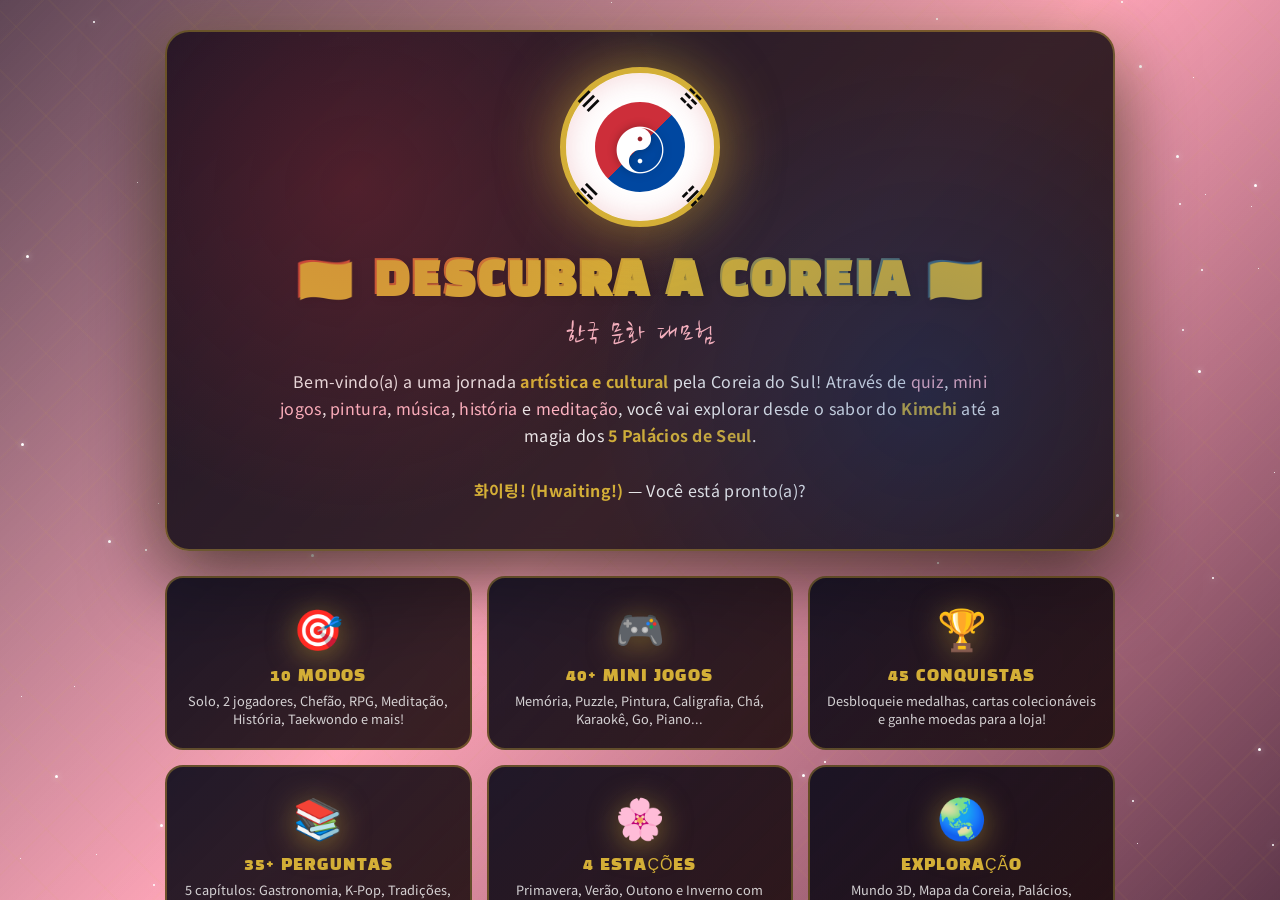
==== commit f8307f1a: "Update index.html" ====
--- a/coreana/index.html
+++ b/coreana/index.html
@@ -30,7 +30,7 @@
     background: #000;
     display: flex;
     justify-content: center;
-    align-items: center;
+    align-items: flex-start;
     padding: 20px;
     position: relative;
     color: var(--preto);
@@ -38,38 +38,48 @@
     transition: background 2s ease;
   }
 
-  button, .mode-card, .diff-btn, .answer-btn, .shop-item, .card-item, .character-card, .palace-item, .phrase-item, .cinema-item, .intro-card {
+  button, .mode-card, .diff-btn, .answer-btn, .shop-item, .collect-card, .character-card, .palace-item, .phrase-item, .cinema-item, .intro-card, .tab-btn, .quick-btn {
     cursor: url("data:image/svg+xml;utf8,<svg xmlns='http://www.w3.org/2000/svg' width='32' height='32' viewBox='0 0 32 32'><circle cx='16' cy='16' r='10' fill='%23d4af37' stroke='%23cd2e3a' stroke-width='2'/><circle cx='16' cy='16' r='3' fill='%23cd2e3a'/></svg>") 16 16, pointer;
   }
 
+  /* ============ FUNDO COM IMAGEM REAL ============ */
   .bg-layer {
-    position: fixed; inset: 0; z-index: 0;
-    background: 
-      radial-gradient(circle at 20% 20%, rgba(205,46,58,0.3) 0%, transparent 40%),
-      radial-gradient(circle at 80% 80%, rgba(0,71,160,0.3) 0%, transparent 40%),
-      linear-gradient(135deg, #1a0a0a 0%, #0a0a1a 50%, #1a0a1a 100%);
-    animation: bgPulse 8s ease-in-out infinite;
+    position: fixed; inset: 0; z-index: -3;
+    background-image: url('https://images.unsplash.com/photo-1528360983277-13d401cdc186?w=1920&q=90');
+    background-size: cover;
+    background-position: center;
+    background-attachment: fixed;
+    filter: brightness(0.9) saturate(1.15);
+    transition: filter 3s ease;
+  }
+
+  body.season-spring .bg-layer { filter: brightness(0.9) saturate(1.15) hue-rotate(0deg); }
+  body.season-summer .bg-layer { filter: brightness(0.9) saturate(1.3) hue-rotate(-15deg); }
+  body.season-autumn .bg-layer { filter: brightness(0.85) saturate(1.25) hue-rotate(25deg); }
+  body.season-winter .bg-layer { filter: brightness(1.05) saturate(0.6) hue-rotate(180deg); }
+
+  .bg-overlay {
+    position: fixed; inset: 0; z-index: -2;
+    background: linear-gradient(135deg, rgba(10,10,26,0.7) 0%, rgba(26,10,10,0.65) 50%, rgba(10,10,26,0.7) 100%);
     transition: background 3s ease;
-  }
-  @keyframes bgPulse {
-    0%, 100% { filter: brightness(1); }
-    50% { filter: brightness(1.2); }
-  }
-
-  body.season-spring .bg-layer { background: radial-gradient(circle at 30% 30%, rgba(255,183,197,0.4), transparent 60%), radial-gradient(circle at 70% 70%, rgba(255,200,220,0.3), transparent 60%), linear-gradient(135deg, #2a1a2a, #1a0a1a); }
-  body.season-summer .bg-layer { background: radial-gradient(circle at 30% 30%, rgba(0,168,107,0.4), transparent 60%), radial-gradient(circle at 70% 70%, rgba(0,200,150,0.3), transparent 60%), linear-gradient(135deg, #0a2a1a, #0a1a0a); }
-  body.season-autumn .bg-layer { background: radial-gradient(circle at 30% 30%, rgba(255,107,53,0.4), transparent 60%), radial-gradient(circle at 70% 70%, rgba(205,46,58,0.3), transparent 60%), linear-gradient(135deg, #2a1a0a, #1a0a0a); }
-  body.season-winter .bg-layer { background: radial-gradient(circle at 30% 30%, rgba(176,196,222,0.4), transparent 60%), radial-gradient(circle at 70% 70%, rgba(200,220,255,0.3), transparent 60%), linear-gradient(135deg, #0a0a2a, #1a1a2a); }
+    pointer-events: none;
+  }
+
+  body.season-spring .bg-overlay { background: linear-gradient(135deg, rgba(10,10,26,0.65) 0%, rgba(255,183,197,0.15) 50%, rgba(10,10,26,0.65) 100%); }
+  body.season-summer .bg-overlay { background: linear-gradient(135deg, rgba(10,26,10,0.65) 0%, rgba(0,168,107,0.15) 50%, rgba(10,26,10,0.65) 100%); }
+  body.season-autumn .bg-overlay { background: linear-gradient(135deg, rgba(26,10,10,0.7) 0%, rgba(255,107,53,0.2) 50%, rgba(26,10,10,0.7) 100%); }
+  body.season-winter .bg-overlay { background: linear-gradient(135deg, rgba(10,10,26,0.7) 0%, rgba(176,196,222,0.2) 50%, rgba(10,10,26,0.7) 100%); }
 
   body::before {
     content: ''; position: fixed; inset: 0;
     background-image: 
-      repeating-linear-gradient(45deg, transparent 0, transparent 40px, rgba(212,175,55,0.05) 40px, rgba(212,175,55,0.05) 42px),
-      repeating-linear-gradient(-45deg, transparent 0, transparent 40px, rgba(212,175,55,0.05) 40px, rgba(212,175,55,0.05) 42px);
-    pointer-events: none; z-index: 1;
-  }
-
-  .stars { position: fixed; inset: 0; z-index: 1; pointer-events: none; overflow: hidden; }
+      repeating-linear-gradient(45deg, transparent 0, transparent 40px, rgba(212,175,55,0.04) 40px, rgba(212,175,55,0.04) 42px),
+      repeating-linear-gradient(-45deg, transparent 0, transparent 40px, rgba(212,175,55,0.04) 40px, rgba(212,175,55,0.04) 42px);
+    pointer-events: none; z-index: -1;
+  }
+
+  /* Partículas */
+  .stars { position: fixed; inset: 0; z-index: 0; pointer-events: none; overflow: hidden; }
   .star {
     position: absolute; width: 2px; height: 2px;
     background: white; border-radius: 50%;
@@ -81,17 +91,17 @@
     50% { opacity: 1; transform: scale(1.5); }
   }
 
-  .sakura-container { position: fixed; inset: 0; pointer-events: none; z-index: 2; overflow: hidden; }
+  .sakura-container { position: fixed; inset: 0; pointer-events: none; z-index: 1; overflow: hidden; }
   .sakura {
     position: absolute; top: -50px;
     animation: fall linear infinite;
-    opacity: 0.85;
-    filter: drop-shadow(0 0 5px rgba(255,183,197,0.5));
+    opacity: 0.9;
+    filter: drop-shadow(0 0 5px rgba(255,183,197,0.6));
   }
   @keyframes fall {
     0% { transform: translateY(-50px) rotate(0deg) translateX(0); opacity: 0; }
-    10% { opacity: 0.9; }
-    90% { opacity: 0.9; }
+    10% { opacity: 1; }
+    90% { opacity: 1; }
     100% { transform: translateY(110vh) rotate(720deg) translateX(120px); opacity: 0; }
   }
 
@@ -101,41 +111,12 @@
     background: radial-gradient(circle at 30% 30%, rgba(255,255,255,0.4), rgba(212,175,55,0.1));
     border: 1px solid rgba(212,175,55,0.3);
     animation: rise linear infinite;
-    pointer-events: none; z-index: 2;
+    pointer-events: none; z-index: 1;
   }
   @keyframes rise {
     0% { transform: translateY(0) scale(0); opacity: 0; }
     10%, 90% { opacity: 0.6; }
     100% { transform: translateY(-110vh) scale(1); opacity: 0; }
-  }
-
-  .lantern {
-    position: fixed; top: -10px;
-    width: 45px; height: 75px;
-    background: linear-gradient(180deg, var(--vermelho), #8b1a24);
-    border-radius: 50% 50% 20% 20%;
-    box-shadow: 0 0 40px rgba(205,46,58,0.8), inset 0 0 25px rgba(255,200,100,0.4);
-    z-index: 3; animation: sway 3s ease-in-out infinite;
-  }
-  .lantern::before {
-    content: ''; position: absolute; top: -25px; left: 50%;
-    transform: translateX(-50%); width: 2px; height: 25px;
-    background: var(--dourado);
-  }
-  .lantern::after {
-    content: '福'; position: absolute; top: 50%; left: 50%;
-    transform: translate(-50%, -50%); color: var(--dourado);
-    font-size: 24px; font-weight: bold;
-    text-shadow: 0 0 12px rgba(212,175,55,0.9);
-  }
-  .lantern-1 { left: 3%; animation-delay: 0s; }
-  .lantern-2 { left: 11%; animation-delay: 0.5s; top: 25px; }
-  .lantern-3 { right: 3%; animation-delay: 1s; }
-  .lantern-4 { right: 11%; animation-delay: 1.5s; top: 25px; }
-
-  @keyframes sway {
-    0%, 100% { transform: rotate(-3deg); }
-    50% { transform: rotate(3deg); }
   }
 
   /* ============ TELA DE INTRODUÇÃO ============ */
@@ -143,7 +124,6 @@
     position: fixed;
     inset: 0;
     z-index: 150;
-    background: linear-gradient(135deg, #0a0a1a 0%, #1a0a0a 50%, #0a0a1a 100%);
     overflow-y: auto;
     padding: 30px 20px;
     animation: fadeIn 1s;
@@ -152,7 +132,7 @@
   #intro-screen.hidden { display: none !important; }
 
   .intro-wrapper {
-    max-width: 900px;
+    max-width: 950px;
     margin: 0 auto;
     position: relative;
     z-index: 5;
@@ -160,13 +140,15 @@
 
   .intro-hero {
     text-align: center;
-    padding: 30px 20px 40px;
+    padding: 35px 25px 45px;
     position: relative;
     border-radius: 24px;
-    background: linear-gradient(135deg, rgba(253,246,227,0.05), rgba(212,175,55,0.08));
-    border: 2px solid rgba(212,175,55,0.3);
+    background: linear-gradient(135deg, rgba(10,10,26,0.85), rgba(26,10,10,0.85));
+    border: 2px solid rgba(212,175,55,0.4);
     margin-bottom: 25px;
     overflow: hidden;
+    backdrop-filter: blur(10px);
+    box-shadow: 0 30px 80px rgba(0,0,0,0.6), 0 0 60px rgba(212,175,55,0.2);
     animation: heroIn 1.2s cubic-bezier(0.34, 1.56, 0.64, 1);
   }
 
@@ -180,12 +162,12 @@
     position: absolute;
     inset: 0;
     background-image: 
-      radial-gradient(circle at 20% 30%, rgba(205,46,58,0.15), transparent 40%),
-      radial-gradient(circle at 80% 70%, rgba(0,71,160,0.15), transparent 40%);
+      radial-gradient(circle at 20% 30%, rgba(205,46,58,0.25), transparent 40%),
+      radial-gradient(circle at 80% 70%, rgba(0,71,160,0.25), transparent 40%);
     animation: heroPulse 6s ease-in-out infinite;
   }
   @keyframes heroPulse {
-    0%, 100% { opacity: 0.5; }
+    0%, 100% { opacity: 0.6; }
     50% { opacity: 1; }
   }
 
@@ -241,7 +223,7 @@
 
   .intro-title {
     font-family: 'Black Han Sans', sans-serif;
-    font-size: 2.5em;
+    font-size: 2.8em;
     background: linear-gradient(90deg, var(--vermelho), var(--dourado), var(--azul));
     -webkit-background-clip: text;
     background-clip: text;
@@ -257,7 +239,7 @@
 
   .intro-subtitle {
     font-family: 'Nanum Brush Script', cursive;
-    font-size: 1.6em;
+    font-size: 1.8em;
     color: var(--rosa);
     letter-spacing: 2px;
     margin-bottom: 15px;
@@ -265,26 +247,18 @@
   }
 
   .intro-description {
-    max-width: 700px;
+    max-width: 750px;
     margin: 0 auto;
-    color: rgba(255,255,255,0.85);
+    color: rgba(255,255,255,0.9);
     font-size: 1em;
     line-height: 1.7;
     letter-spacing: 0.3px;
     padding: 0 15px;
   }
 
-  .intro-description strong {
-    color: var(--dourado);
-    font-weight: 700;
-  }
-
-  .intro-description em {
-    color: var(--rosa);
-    font-style: normal;
-  }
-
-  /* Grid de features */
+  .intro-description strong { color: var(--dourado); font-weight: 700; }
+  .intro-description em { color: var(--rosa); font-style: normal; }
+
   .intro-features {
     display: grid;
     grid-template-columns: repeat(3, 1fr);
@@ -293,14 +267,15 @@
   }
 
   .intro-card {
-    background: linear-gradient(135deg, rgba(253,246,227,0.08), rgba(212,175,55,0.05));
-    border: 2px solid rgba(212,175,55,0.3);
+    background: linear-gradient(135deg, rgba(10,10,26,0.9), rgba(26,10,10,0.85));
+    border: 2px solid rgba(212,175,55,0.35);
     border-radius: 18px;
     padding: 20px 15px;
     text-align: center;
     transition: all 0.4s cubic-bezier(0.34, 1.56, 0.64, 1);
     position: relative;
     overflow: hidden;
+    backdrop-filter: blur(10px);
     animation: cardIn 0.8s backwards;
   }
 
@@ -316,53 +291,23 @@
     100% { transform: translateY(0) scale(1); opacity: 1; }
   }
 
-  .intro-card::before {
-    content: '';
-    position: absolute;
-    inset: 0;
-    background: linear-gradient(135deg, transparent, rgba(212,175,55,0.15), transparent);
-    transform: translateX(-100%);
-    transition: transform 0.8s;
-  }
-
   .intro-card:hover {
     transform: translateY(-8px) scale(1.03);
     border-color: var(--dourado);
-    box-shadow: 0 15px 40px rgba(212,175,55,0.4);
-  }
-
-  .intro-card:hover::before {
-    transform: translateX(100%);
-  }
-
-  .intro-card-icon {
-    font-size: 2.5em;
-    display: block;
-    margin-bottom: 10px;
-    filter: drop-shadow(0 5px 15px rgba(212,175,55,0.5));
-  }
-
-  .intro-card-title {
-    font-family: 'Black Han Sans', sans-serif;
-    color: var(--dourado);
-    font-size: 1em;
-    letter-spacing: 1px;
-    margin-bottom: 6px;
-  }
-
-  .intro-card-desc {
-    color: rgba(255,255,255,0.75);
-    font-size: 0.8em;
-    line-height: 1.4;
-  }
-
-  /* Passos */
+    box-shadow: 0 15px 40px rgba(212,175,55,0.5);
+  }
+
+  .intro-card-icon { font-size: 2.5em; display: block; margin-bottom: 10px; filter: drop-shadow(0 5px 15px rgba(212,175,55,0.5)); }
+  .intro-card-title { font-family: 'Black Han Sans', sans-serif; color: var(--dourado); font-size: 1em; letter-spacing: 1px; margin-bottom: 6px; }
+  .intro-card-desc { color: rgba(255,255,255,0.8); font-size: 0.8em; line-height: 1.4; }
+
   .intro-steps {
-    background: linear-gradient(135deg, rgba(205,46,58,0.1), rgba(0,71,160,0.1));
+    background: linear-gradient(135deg, rgba(10,10,26,0.9), rgba(26,10,10,0.85));
     border: 2px solid rgba(212,175,55,0.4);
     border-radius: 20px;
     padding: 25px 20px;
     margin-bottom: 25px;
+    backdrop-filter: blur(10px);
     animation: cardIn 1s 0.9s backwards;
   }
 
@@ -393,14 +338,10 @@
   }
 
   .step-number {
-    width: 38px;
-    height: 38px;
-    border-radius: 50%;
+    width: 38px; height: 38px; border-radius: 50%;
     background: linear-gradient(135deg, var(--vermelho), var(--azul));
     color: white;
-    display: flex;
-    align-items: center;
-    justify-content: center;
+    display: flex; align-items: center; justify-content: center;
     font-family: 'Black Han Sans', sans-serif;
     font-size: 1.1em;
     flex-shrink: 0;
@@ -408,18 +349,9 @@
     box-shadow: 0 5px 15px rgba(205,46,58,0.4);
   }
 
-  .step-text {
-    color: rgba(255,255,255,0.9);
-    font-size: 0.9em;
-    line-height: 1.5;
-    text-align: left;
-  }
-
-  .step-text strong {
-    color: var(--dourado);
-  }
-
-  /* Estatísticas da intro */
+  .step-text { color: rgba(255,255,255,0.9); font-size: 0.9em; line-height: 1.5; text-align: left; }
+  .step-text strong { color: var(--dourado); }
+
   .intro-stats {
     display: grid;
     grid-template-columns: repeat(4, 1fr);
@@ -431,16 +363,14 @@
   .intro-stat {
     text-align: center;
     padding: 15px 10px;
-    background: linear-gradient(135deg, rgba(253,246,227,0.08), rgba(212,175,55,0.05));
-    border: 2px solid rgba(212,175,55,0.3);
+    background: linear-gradient(135deg, rgba(10,10,26,0.9), rgba(26,10,10,0.85));
+    border: 2px solid rgba(212,175,55,0.35);
     border-radius: 15px;
     transition: all 0.3s;
-  }
-
-  .intro-stat:hover {
-    transform: scale(1.05);
-    border-color: var(--dourado);
-  }
+    backdrop-filter: blur(10px);
+  }
+
+  .intro-stat:hover { transform: scale(1.05); border-color: var(--dourado); }
 
   .intro-stat-value {
     font-family: 'Black Han Sans', sans-serif;
@@ -453,40 +383,20 @@
     margin-bottom: 5px;
   }
 
-  .intro-stat-label {
-    color: rgba(255,255,255,0.7);
-    font-size: 0.7em;
-    text-transform: uppercase;
-    letter-spacing: 1.5px;
-    font-weight: 700;
-  }
-
-  /* Citação */
+  .intro-stat-label { color: rgba(255,255,255,0.7); font-size: 0.7em; text-transform: uppercase; letter-spacing: 1.5px; font-weight: 700; }
+
   .intro-quote {
     text-align: center;
     padding: 20px;
     margin-bottom: 25px;
-    border-top: 2px dashed rgba(212,175,55,0.4);
-    border-bottom: 2px dashed rgba(212,175,55,0.4);
+    border-top: 2px dashed rgba(212,175,55,0.5);
+    border-bottom: 2px dashed rgba(212,175,55,0.5);
     animation: cardIn 1s 1.1s backwards;
   }
 
-  .intro-quote-text {
-    font-family: 'Nanum Myeongjo', serif;
-    font-size: 1.3em;
-    color: var(--rosa);
-    line-height: 1.6;
-    margin-bottom: 10px;
-  }
-
-  .intro-quote-author {
-    color: var(--dourado);
-    font-size: 0.85em;
-    font-style: italic;
-    letter-spacing: 1px;
-  }
-
-  /* Botão iniciar */
+  .intro-quote-text { font-family: 'Nanum Myeongjo', serif; font-size: 1.3em; color: var(--rosa); line-height: 1.6; margin-bottom: 10px; }
+  .intro-quote-author { color: var(--dourado); font-size: 0.85em; font-style: italic; letter-spacing: 1px; }
+
   .intro-start-btn {
     display: block;
     margin: 0 auto;
@@ -516,30 +426,17 @@
     50% { transform: scale(1.04); box-shadow: 0 20px 60px rgba(212,175,55,0.8); }
   }
 
-  .intro-start-btn::after {
-    content: '';
-    position: absolute;
-    inset: 0;
-    background: linear-gradient(90deg, transparent, rgba(255,255,255,0.4), transparent);
-    transform: translateX(-100%);
-    transition: transform 0.8s;
-  }
-
   .intro-start-btn:hover {
     transform: scale(1.08) translateY(-4px);
     box-shadow: 0 25px 70px rgba(212,175,55,0.9);
-  }
-
-  .intro-start-btn:hover::after {
-    transform: translateX(100%);
   }
 
   .intro-skip-btn {
     display: block;
     margin: 15px auto 0;
     padding: 10px 24px;
-    background: transparent;
-    color: rgba(255,255,255,0.6);
+    background: rgba(0,0,0,0.5);
+    color: rgba(255,255,255,0.7);
     border: 2px solid rgba(212,175,55,0.4);
     border-radius: 25px;
     font-size: 0.85em;
@@ -547,29 +444,12 @@
     transition: all 0.3s;
     font-family: 'Noto Sans KR', sans-serif;
     letter-spacing: 1px;
-  }
-
-  .intro-skip-btn:hover {
-    color: var(--dourado);
-    border-color: var(--dourado);
-    transform: scale(1.05);
-  }
-
-  /* Seta scroll */
-  .scroll-hint {
-    text-align: center;
-    color: rgba(255,255,255,0.5);
-    font-size: 0.8em;
-    margin-top: 15px;
-    animation: scrollBounce 2s infinite;
-  }
-
-  @keyframes scrollBounce {
-    0%, 100% { transform: translateY(0); }
-    50% { transform: translateY(8px); }
-  }
-
-  /* ============ RESTO DO JOGO ============ */
+    backdrop-filter: blur(10px);
+  }
+
+  .intro-skip-btn:hover { color: var(--dourado); border-color: var(--dourado); transform: scale(1.05); }
+
+  /* ============ MASCOTE ============ */
   .mascot {
     position: fixed; bottom: 20px; left: 20px; z-index: 50; cursor: pointer; transition: transform 0.3s;
   }
@@ -598,7 +478,7 @@
     border: 2px solid var(--dourado);
     border-radius: 16px; padding: 12px 16px;
     max-width: 260px; z-index: 51;
-    box-shadow: 0 10px 30px rgba(0,0,0,0.3);
+    box-shadow: 0 10px 30px rgba(0,0,0,0.5);
     display: none; font-size: 0.85em; color: var(--azul);
   }
   .mascot-bubble.show { display: block; }
@@ -613,11 +493,9 @@
     0%, 100% { transform: scale(1); }
     50% { transform: scale(1.2); }
   }
-  .mascot-name {
-    font-family: 'Black Han Sans'; color: var(--vermelho);
-    display: block; margin-bottom: 4px; font-size: 0.95em;
-  }
-
+  .mascot-name { font-family: 'Black Han Sans'; color: var(--vermelho); display: block; margin-bottom: 4px; font-size: 0.95em; }
+
+  /* ============ CONTROLES ============ */
   .floating-controls {
     position: fixed; top: 20px; left: 20px;
     display: flex; gap: 6px; z-index: 100;
@@ -625,17 +503,17 @@
   }
   .ctrl-btn {
     width: 40px; height: 40px; border-radius: 50%;
-    background: rgba(255,255,255,0.1);
+    background: rgba(0,0,0,0.5);
     backdrop-filter: blur(10px);
-    border: 2px solid rgba(212,175,55,0.5);
+    border: 2px solid rgba(212,175,55,0.6);
     color: white; font-size: 1em; cursor: pointer;
     transition: all 0.3s;
     display: flex; align-items: center; justify-content: center;
   }
   .ctrl-btn:hover {
-    background: rgba(212,175,55,0.3);
+    background: rgba(212,175,55,0.4);
     transform: scale(1.15) rotate(10deg);
-    box-shadow: 0 0 20px rgba(212,175,55,0.6);
+    box-shadow: 0 0 20px rgba(212,175,55,0.8);
   }
 
   .top-hud {
@@ -645,9 +523,9 @@
     justify-content: flex-end;
   }
   .hud-badge {
-    background: rgba(0,0,0,0.6);
+    background: rgba(0,0,0,0.7);
     backdrop-filter: blur(10px);
-    border: 2px solid rgba(212,175,55,0.5);
+    border: 2px solid rgba(212,175,55,0.6);
     border-radius: 30px;
     padding: 5px 11px; color: white;
     font-weight: 700; font-size: 0.7em;
@@ -658,6 +536,7 @@
   }
   .hud-badge:hover { transform: scale(1.05); border-color: var(--dourado); }
 
+  /* ============ CONTAINER PRINCIPAL ============ */
   .container {
     background: linear-gradient(135deg, rgba(253,246,227,0.98), rgba(255,255,255,0.98));
     border-radius: 24px;
@@ -665,12 +544,12 @@
       0 30px 80px rgba(0,0,0,0.7),
       0 0 0 2px rgba(212,175,55,0.4),
       0 0 80px rgba(205,46,58,0.3);
-    max-width: 950px; width: 100%;
+    max-width: 1000px; width: 100%;
     padding: 40px 35px;
     text-align: center;
     position: relative; z-index: 5;
     overflow: hidden;
-    max-height: 95vh; overflow-y: auto;
+    margin: 20px 0;
     animation: containerIn 1s cubic-bezier(0.34, 1.56, 0.64, 1);
   }
   @keyframes containerIn {
@@ -707,6 +586,59 @@
   @keyframes fadeIn {
     from { opacity: 0; transform: translateY(15px); }
     to { opacity: 1; transform: translateY(0); }
+  }
+
+  /* ============ ABAS ORGANIZADAS ============ */
+  .tabs-container {
+    margin: 20px 0;
+  }
+
+  .tab-header {
+    display: flex;
+    justify-content: center;
+    gap: 6px;
+    margin-bottom: 15px;
+    flex-wrap: wrap;
+    border-bottom: 2px solid rgba(212,175,55,0.3);
+    padding-bottom: 10px;
+  }
+
+  .tab-btn {
+    padding: 10px 20px;
+    background: linear-gradient(135deg, #fff, #fdf6e3);
+    border: 2px solid rgba(0,71,160,0.3);
+    border-radius: 25px;
+    font-family: 'Black Han Sans', sans-serif;
+    font-size: 0.82em;
+    color: var(--azul);
+    letter-spacing: 1px;
+    transition: all 0.3s;
+    display: flex;
+    align-items: center;
+    gap: 6px;
+  }
+
+  .tab-btn:hover {
+    transform: translateY(-3px);
+    border-color: var(--dourado);
+    box-shadow: 0 8px 20px rgba(0,71,160,0.3);
+  }
+
+  .tab-btn.active {
+    background: linear-gradient(135deg, var(--azul), var(--vermelho));
+    color: white;
+    border-color: var(--dourado);
+    box-shadow: 0 8px 20px rgba(205,46,58,0.5);
+    transform: scale(1.05);
+  }
+
+  .tab-content {
+    display: none;
+    animation: fadeIn 0.4s;
+  }
+
+  .tab-content.active {
+    display: block;
   }
 
   h2 {
@@ -1021,6 +953,7 @@
     margin-bottom: 10px; font-size: 1.1em;
   }
 
+  /* Hangul */
   .hangul-board { display: flex; justify-content: center; gap: 5px; margin: 10px 0; flex-wrap: wrap; }
   .hangul-tile {
     width: 46px; height: 46px;
@@ -1280,7 +1213,7 @@
 
   .weather-indicator {
     position: fixed; top: 80px; right: 20px;
-    background: rgba(0,0,0,0.6);
+    background: rgba(0,0,0,0.7);
     backdrop-filter: blur(10px);
     border: 2px solid var(--dourado);
     border-radius: 20px;
@@ -1610,11 +1543,319 @@
     background: rgba(253,246,227,0.5);
   }
 
+  /* ============ NOVAS FUNÇÕES ============ */
+
+  /* Dado virtual */
+  .dice-display {
+    font-size: 6em;
+    text-align: center;
+    animation: diceRoll 0.5s;
+    display: inline-block;
+  }
+  @keyframes diceRoll {
+    0% { transform: rotate(0) scale(1); }
+    50% { transform: rotate(180deg) scale(1.3); }
+    100% { transform: rotate(360deg) scale(1); }
+  }
+
+  /* Adivinhação */
+  .fortune-box {
+    padding: 25px;
+    background: linear-gradient(135deg, var(--roxo), var(--azul));
+    border-radius: 15px;
+    color: white;
+    margin: 15px 0;
+    font-family: 'Nanum Myeongjo';
+    font-size: 1.1em;
+    line-height: 1.7;
+    border: 3px solid var(--dourado);
+    box-shadow: 0 10px 40px rgba(106,27,154,0.5);
+  }
+
+  /* Quiz rápido */
+  .quick-quiz {
+    display: grid;
+    grid-template-columns: 1fr 1fr;
+    gap: 8px;
+    margin: 10px 0;
+  }
+  .quick-quiz button {
+    padding: 15px;
+    font-size: 0.9em;
+    font-weight: 700;
+  }
+
+  /* Música - piano */
+  .piano {
+    display: flex;
+    justify-content: center;
+    gap: 3px;
+    margin: 15px 0;
+    padding: 10px;
+    background: #000;
+    border-radius: 10px;
+  }
+  .piano-key {
+    width: 50px;
+    height: 120px;
+    background: white;
+    border-radius: 4px;
+    cursor: pointer;
+    display: flex;
+    align-items: flex-end;
+    justify-content: center;
+    padding-bottom: 8px;
+    font-family: 'Black Han Sans';
+    font-size: 0.8em;
+    color: var(--preto);
+    transition: all 0.1s;
+    border: 2px solid #ccc;
+  }
+  .piano-key:hover { background: var(--creme); }
+  .piano-key:active, .piano-key.playing {
+    background: var(--dourado);
+    color: white;
+    transform: translateY(3px);
+  }
+
+  /* Tradução */
+  .translation-card {
+    padding: 15px;
+    background: linear-gradient(135deg, #fdf6e3, #fff);
+    border: 2px solid var(--dourado);
+    border-radius: 12px;
+    margin: 8px 0;
+    cursor: pointer;
+    transition: all 0.3s;
+    text-align: left;
+  }
+  .translation-card:hover {
+    transform: translateX(8px);
+    box-shadow: 0 8px 20px rgba(212,175,55,0.4);
+  }
+  .translation-kor {
+    font-family: 'Nanum Myeongjo';
+    font-size: 1.3em;
+    color: var(--vermelho);
+    margin-bottom: 4px;
+  }
+  .translation-rom {
+    font-size: 0.85em;
+    color: var(--azul);
+    font-weight: 700;
+  }
+  .translation-pt {
+    font-size: 0.9em;
+    color: #666;
+    margin-top: 4px;
+  }
+
+  /* Quiz de fotos */
+  .photo-quiz-option {
+    aspect-ratio: 1;
+    background: linear-gradient(135deg, #fff, #fdf6e3);
+    border: 3px solid var(--dourado);
+    border-radius: 12px;
+    display: flex;
+    flex-direction: column;
+    align-items: center;
+    justify-content: center;
+    cursor: pointer;
+    transition: all 0.3s;
+    padding: 10px;
+  }
+  .photo-quiz-option:hover {
+    transform: scale(1.05);
+    box-shadow: 0 10px 25px rgba(212,175,55,0.5);
+  }
+  .photo-quiz-option .pq-emoji { font-size: 3em; margin-bottom: 8px; }
+  .photo-quiz-option .pq-name { font-family: 'Black Han Sans'; font-size: 0.85em; color: var(--azul); }
+  .photo-quiz-option.correct { background: linear-gradient(135deg, var(--jade), #4caf50); color: white; }
+  .photo-quiz-option.wrong { background: linear-gradient(135deg, var(--vermelho), #8b1a24); color: white; }
+
+  /* Linha do tempo */
+  .timeline {
+    position: relative;
+    padding: 20px 0;
+    margin: 15px 0;
+  }
+  .timeline::before {
+    content: '';
+    position: absolute;
+    left: 50%;
+    top: 0; bottom: 0;
+    width: 4px;
+    background: linear-gradient(180deg, var(--vermelho), var(--dourado), var(--azul));
+    transform: translateX(-50%);
+    border-radius: 2px;
+  }
+  .timeline-event {
+    position: relative;
+    padding: 12px 20px;
+    background: white;
+    border: 2px solid var(--dourado);
+    border-radius: 12px;
+    margin-bottom: 15px;
+    width: 45%;
+    box-shadow: 0 5px 15px rgba(0,0,0,0.1);
+    transition: all 0.3s;
+    cursor: pointer;
+  }
+  .timeline-event:nth-child(odd) { margin-left: 0; }
+  .timeline-event:nth-child(even) { margin-left: 55%; }
+  .timeline-event:hover {
+    transform: scale(1.03);
+    box-shadow: 0 10px 25px rgba(212,175,55,0.4);
+  }
+  .timeline-year {
+    font-family: 'Black Han Sans';
+    color: var(--vermelho);
+    font-size: 1.2em;
+    margin-bottom: 4px;
+  }
+  .timeline-text {
+    font-size: 0.85em;
+    color: #555;
+  }
+
+  /* Ki (Energia) - escolha */
+  .ki-choice {
+    display: grid;
+    grid-template-columns: 1fr 1fr;
+    gap: 10px;
+    margin: 15px 0;
+  }
+  .ki-btn {
+    padding: 20px;
+    border-radius: 12px;
+    border: 3px solid var(--dourado);
+    background: white;
+    cursor: pointer;
+    transition: all 0.3s;
+    font-family: 'Black Han Sans';
+    font-size: 1em;
+    color: var(--azul);
+  }
+  .ki-btn:hover {
+    transform: translateY(-5px);
+    box-shadow: 0 10px 25px rgba(212,175,55,0.5);
+  }
+  .ki-btn.yang { background: linear-gradient(135deg, #ffeb3b, #ff9800); }
+  .ki-btn.yin { background: linear-gradient(135deg, #2196f3, #0d47a1); color: white; }
+
+  /* Mapa da Coreia */
+  .korea-map {
+    width: 100%;
+    height: 400px;
+    background: linear-gradient(135deg, #87ceeb, #e0f6ff);
+    border-radius: 15px;
+    position: relative;
+    overflow: hidden;
+    border: 3px solid var(--dourado);
+    box-shadow: 0 15px 40px rgba(0,0,0,0.3);
+  }
+  .korea-city {
+    position: absolute;
+    padding: 8px 12px;
+    background: rgba(205,46,58,0.9);
+    color: white;
+    border-radius: 20px;
+    font-family: 'Black Han Sans';
+    font-size: 0.75em;
+    cursor: pointer;
+    transition: all 0.3s;
+    border: 2px solid var(--dourado);
+    box-shadow: 0 5px 15px rgba(0,0,0,0.3);
+  }
+  .korea-city:hover {
+    transform: scale(1.15);
+    background: var(--azul);
+    z-index: 10;
+  }
+
+  /* Modo Karaokê com letra */
+  .lyrics-display {
+    font-family: 'Nanum Myeongjo';
+    font-size: 1.5em;
+    color: var(--azul);
+    padding: 20px;
+    background: linear-gradient(135deg, rgba(212,175,55,0.15), rgba(255,183,197,0.15));
+    border-radius: 15px;
+    margin: 15px 0;
+    min-height: 100px;
+    line-height: 2;
+    border: 2px dashed var(--dourado);
+  }
+
+  /* Adivinhação com cartas */
+  .fortune-cards {
+    display: flex;
+    justify-content: center;
+    gap: 15px;
+    margin: 15px 0;
+    perspective: 800px;
+  }
+  .fortune-card {
+    width: 80px;
+    height: 130px;
+    background: linear-gradient(135deg, var(--roxo), var(--azul));
+    border: 3px solid var(--dourado);
+    border-radius: 10px;
+    cursor: pointer;
+    transition: all 0.5s;
+    display: flex;
+    align-items: center;
+    justify-content: center;
+    font-size: 2em;
+    color: white;
+    box-shadow: 0 5px 20px rgba(106,27,154,0.5);
+  }
+  .fortune-card:hover {
+    transform: translateY(-15px) rotate(3deg);
+  }
+  .fortune-card.revealed {
+    background: linear-gradient(135deg, #fdf6e3, #f0e6d2);
+    color: var(--azul);
+    transform: rotateY(360deg);
+  }
+
+  /* Quiz de comida */
+  .food-quiz {
+    display: grid;
+    grid-template-columns: repeat(3, 1fr);
+    gap: 10px;
+    margin: 15px 0;
+  }
+  .food-item {
+    padding: 15px;
+    background: linear-gradient(135deg, #fff, #fdf6e3);
+    border: 2px solid var(--dourado);
+    border-radius: 12px;
+    text-align: center;
+    cursor: pointer;
+    transition: all 0.3s;
+  }
+  .food-item:hover {
+    transform: scale(1.05);
+    box-shadow: 0 10px 25px rgba(212,175,55,0.5);
+  }
+  .food-item .food-emoji { font-size: 2.5em; display: block; margin-bottom: 5px; }
+  .food-item .food-name { font-family: 'Black Han Sans'; font-size: 0.85em; color: var(--azul); }
+
+  /* Quiz temporal */
+  .quiz-timer-display {
+    font-family: 'Black Han Sans';
+    font-size: 2em;
+    color: var(--vermelho);
+    text-align: center;
+    margin: 10px 0;
+    text-shadow: 0 0 20px rgba(205,46,58,0.5);
+  }
+
   @media (max-width: 800px) {
-    .container { padding: 22px 16px; }
+    .container { padding: 22px 16px; margin: 80px 0 100px; }
     h1 { font-size: 1.3em; }
     #question { font-size: 0.92em; }
-    .lantern { width: 25px; height: 45px; }
     .mode-selection { grid-template-columns: 1fr 1fr; }
     .final-stats { grid-template-columns: 1fr 1fr; }
     .answer-btn { padding: 9px 11px; font-size: 0.82em; }
@@ -1639,25 +1880,29 @@
     .flag-emblem::before { width: 65px; height: 65px; }
     .flag-emblem::after { font-size: 38px; }
     .intro-start-btn { font-size: 1.05em; padding: 16px 40px; }
+    .tab-btn { padding: 8px 14px; font-size: 0.72em; }
+    .timeline-event { width: 90%; margin-left: 5% !important; }
+    .timeline-event:nth-child(odd) { margin-left: 5%; }
+    .timeline::before { left: 5%; }
+    .piano-key { width: 35px; height: 90px; font-size: 0.7em; }
+    .fortune-card { width: 60px; height: 100px; }
+    .food-quiz { grid-template-columns: 1fr 1fr; }
   }
 </style>
 </head>
 <body class="season-spring">
 
+<!-- FUNDO COM IMAGEM REAL -->
 <div class="bg-layer"></div>
+<div class="bg-overlay"></div>
+
 <div class="stars" id="stars"></div>
 <div class="sakura-container" id="sakura"></div>
-
-<div class="lantern lantern-1"></div>
-<div class="lantern lantern-2"></div>
-<div class="lantern lantern-3"></div>
-<div class="lantern lantern-4"></div>
 
 <!-- ==================== TELA DE INTRODUÇÃO ==================== -->
 <div id="intro-screen">
   <div class="intro-wrapper">
     
-    <!-- Hero -->
     <div class="intro-hero">
       <div class="flag-emblem">
         <span class="trigram tl">☰</span>
@@ -1668,36 +1913,35 @@
       <h1 class="intro-title">🇰🇷 DESCUBRA A COREIA 🇰🇷</h1>
       <p class="intro-subtitle">한국 문화 대모험</p>
       <p class="intro-description">
-        Bem-vindo(a) a uma jornada interativa pela <strong>rica cultura coreana</strong>! 
-        Através de <em>quiz</em>, <em>mini jogos</em>, <em>arte</em>, <em>música</em> e 
-        <em>história</em>, você vai explorar desde o sabor do <strong>Kimchi</strong> até 
-        a magia dos <strong>5 Palácios de Seul</strong>. 
+        Bem-vindo(a) a uma jornada <strong>artística e cultural</strong> pela Coreia do Sul! 
+        Através de <em>quiz</em>, <em>mini jogos</em>, <em>pintura</em>, <em>música</em>, 
+        <em>história</em> e <em>meditação</em>, você vai explorar desde o sabor do 
+        <strong>Kimchi</strong> até a magia dos <strong>5 Palácios de Seul</strong>.
         <br><br>
         <strong>화이팅! (Hwaiting!)</strong> — Você está pronto(a)?
       </p>
     </div>
 
-    <!-- Features Grid -->
     <div class="intro-features">
       <div class="intro-card">
         <span class="intro-card-icon">🎯</span>
-        <div class="intro-card-title">10 MODOS DE JOGO</div>
+        <div class="intro-card-title">10 MODOS</div>
         <div class="intro-card-desc">Solo, 2 jogadores, Chefão, RPG, Meditação, História, Taekwondo e mais!</div>
       </div>
       <div class="intro-card">
         <span class="intro-card-icon">🎮</span>
-        <div class="intro-card-title">25+ MINI JOGOS</div>
-        <div class="intro-card-desc">Memória, Puzzle, Pintura, Caligrafia, Chá, Karaokê, Hanafuda, Go...</div>
+        <div class="intro-card-title">40+ MINI JOGOS</div>
+        <div class="intro-card-desc">Memória, Puzzle, Pintura, Caligrafia, Chá, Karaokê, Go, Piano...</div>
       </div>
       <div class="intro-card">
         <span class="intro-card-icon">🏆</span>
-        <div class="intro-card-title">40 CONQUISTAS</div>
+        <div class="intro-card-title">45 CONQUISTAS</div>
         <div class="intro-card-desc">Desbloqueie medalhas, cartas colecionáveis e ganhe moedas para a loja!</div>
       </div>
       <div class="intro-card">
         <span class="intro-card-icon">📚</span>
         <div class="intro-card-title">35+ PERGUNTAS</div>
-        <div class="intro-card-desc">Divididas em 5 capítulos: Gastronomia, K-Pop, Tradições, História e Modernidade</div>
+        <div class="intro-card-desc">5 capítulos: Gastronomia, K-Pop, Tradições, História e Modernidade</div>
       </div>
       <div class="intro-card">
         <span class="intro-card-icon">🌸</span>
@@ -1707,11 +1951,10 @@
       <div class="intro-card">
         <span class="intro-card-icon">🌏</span>
         <div class="intro-card-title">EXPLORAÇÃO</div>
-        <div class="intro-card-desc">Mundo 3D, Palácios, Personagens, Cinema, Constelações e mais!</div>
+        <div class="intro-card-desc">Mundo 3D, Mapa da Coreia, Palácios, Personagens, Cinema e mais!</div>
       </div>
     </div>
 
-    <!-- Como jogar -->
     <div class="intro-steps">
       <h3>🎓 COMO JOGAR</h3>
       <div class="step-item">
@@ -1736,36 +1979,20 @@
       </div>
     </div>
 
-    <!-- Stats -->
     <div class="intro-stats">
-      <div class="intro-stat">
-        <span class="intro-stat-value">10</span>
-        <div class="intro-stat-label">Modos</div>
-      </div>
-      <div class="intro-stat">
-        <span class="intro-stat-value">35+</span>
-        <div class="intro-stat-label">Perguntas</div>
-      </div>
-      <div class="intro-stat">
-        <span class="intro-stat-value">40</span>
-        <div class="intro-stat-label">Conquistas</div>
-      </div>
-      <div class="intro-stat">
-        <span class="intro-stat-value">25+</span>
-        <div class="intro-stat-label">Mini Jogos</div>
-      </div>
-    </div>
-
-    <!-- Citação -->
+      <div class="intro-stat"><span class="intro-stat-value">10</span><div class="intro-stat-label">Modos</div></div>
+      <div class="intro-stat"><span class="intro-stat-value">35+</span><div class="intro-stat-label">Perguntas</div></div>
+      <div class="intro-stat"><span class="intro-stat-value">45</span><div class="intro-stat-label">Conquistas</div></div>
+      <div class="intro-stat"><span class="intro-stat-value">40+</span><div class="intro-stat-label">Mini Jogos</div></div>
+    </div>
+
     <div class="intro-quote">
       <div class="intro-quote-text">"천 리 길도 한 걸음부터"</div>
       <div class="intro-quote-author">"Uma jornada de mil milhas começa com um único passo" — Provérbio Coreano</div>
     </div>
 
-    <!-- Botão Iniciar -->
     <button class="intro-start-btn" id="enter-game-btn">🎬 ENTRAR NO JOGO</button>
     <button class="intro-skip-btn" id="skip-intro-btn">Pular introdução ⏭</button>
-    <div class="scroll-hint">🌸 Boa sorte na sua jornada! 🌸</div>
   </div>
 </div>
 
@@ -1794,7 +2021,7 @@
   <div class="hud-badge" id="hud-level">✨ Nv 1</div>
   <div class="hud-badge" id="hud-coins">🪙 100</div>
   <div class="hud-badge" id="hud-cards">🃏 0/12</div>
-  <div class="hud-badge" id="hud-achievements">🏆 0/40</div>
+  <div class="hud-badge" id="hud-achievements">🏆 0/45</div>
   <div class="hud-badge" id="hud-season">🌸 Primavera</div>
 </div>
 
@@ -1809,134 +2036,218 @@
     <p class="subtitle">A Experiência Definitiva da Cultura Coreana</p>
     <p class="korean-subtitle">한국 문화 대모험</p>
 
-    <h2>🎮 Escolha o Modo</h2>
-    <div class="mode-selection">
-      <div class="mode-card selected" data-mode="solo">
-        <span class="mode-icon">🎯</span>
-        <div class="mode-title">SOLO</div>
+    <!-- ========== ABAS ORGANIZADAS ========== -->
+    <div class="tabs-container">
+      <div class="tab-header">
+        <button class="tab-btn active" data-tab="tab-play">🎮 <span>JOGAR</span></button>
+        <button class="tab-btn" data-tab="tab-minigames">🎯 <span>MINI JOGOS</span></button>
+        <button class="tab-btn" data-tab="tab-explore">🌏 <span>EXPLORAR</span></button>
+        <button class="tab-btn" data-tab="tab-extras">🎁 <span>EXTRAS</span></button>
+        <button class="tab-btn" data-tab="tab-learn">📚 <span>APRENDER</span></button>
       </div>
-      <div class="mode-card" data-mode="duo">
-        <span class="mode-icon">👥</span>
-        <div class="mode-title">2 PLAYERS</div>
+
+      <!-- ========== TAB JOGAR ========== -->
+      <div class="tab-content active" id="tab-play">
+        <h2>🎮 Escolha o Modo</h2>
+        <div class="mode-selection">
+          <div class="mode-card selected" data-mode="solo">
+            <span class="mode-icon">🎯</span>
+            <div class="mode-title">SOLO</div>
+          </div>
+          <div class="mode-card" data-mode="duo">
+            <span class="mode-icon">👥</span>
+            <div class="mode-title">2 PLAYERS</div>
+          </div>
+          <div class="mode-card" data-mode="maratona">
+            <span class="mode-icon">🏃</span>
+            <div class="mode-title">MARATONA</div>
+          </div>
+          <div class="mode-card" data-mode="boss">
+            <span class="mode-icon">👹</span>
+            <div class="mode-title">CHEFÃO</div>
+          </div>
+          <div class="mode-card" data-mode="tempo">
+            <span class="mode-icon">⏱️</span>
+            <div class="mode-title">TEMPO</div>
+          </div>
+          <div class="mode-card" data-mode="caos">
+            <span class="mode-icon">🌀</span>
+            <div class="mode-title">CAOS</div>
+          </div>
+          <div class="mode-card" data-mode="rpg">
+            <span class="mode-icon">⚔️</span>
+            <div class="mode-title">RPG</div>
+          </div>
+          <div class="mode-card" data-mode="meditacao">
+            <span class="mode-icon">🧘</span>
+            <div class="mode-title">MEDITAÇÃO</div>
+          </div>
+          <div class="mode-card" data-mode="historia">
+            <span class="mode-icon">📖</span>
+            <div class="mode-title">HISTÓRIA</div>
+          </div>
+          <div class="mode-card" data-mode="combate">
+            <span class="mode-icon">🥋</span>
+            <div class="mode-title">TAEKWONDO</div>
+          </div>
+        </div>
+
+        <h2>⚡ Dificuldade</h2>
+        <div class="difficulty-selection">
+          <button class="diff-btn active" data-diff="facil">🌱 Fácil</button>
+          <button class="diff-btn" data-diff="medio">⚡ Médio</button>
+          <button class="diff-btn" data-diff="dificil">🔥 Difícil</button>
+          <button class="diff-btn" data-diff="lenda">💀 Lenda</button>
+          <button class="diff-btn" data-diff="impossivel">☠️ IMPOSSÍVEL</button>
+        </div>
+
+        <h2>🍂 Estação do Ano</h2>
+        <div class="calendar-grid" id="season-selector">
+          <div class="season-card season-spring active" data-season="spring">
+            <span class="season-emoji">🌸</span>
+            <div class="season-name">봄 Primavera</div>
+          </div>
+          <div class="season-card season-summer" data-season="summer">
+            <span class="season-emoji">☀️</span>
+            <div class="season-name">여름 Verão</div>
+          </div>
+          <div class="season-card season-autumn" data-season="autumn">
+            <span class="season-emoji">🍁</span>
+            <div class="season-name">가을 Outono</div>
+          </div>
+          <div class="season-card season-winter" data-season="winter">
+            <span class="season-emoji">❄️</span>
+            <div class="season-name">겨울 Inverno</div>
+          </div>
+        </div>
+
+        <button class="primary-btn" id="start-btn" style="font-size: 1.05em; padding: 16px 40px; margin-top: 10px;">🎬 COMEÇAR A JORNADA ÉPICA</button>
+        <div class="btn-row" style="margin-top: 10px;">
+          <button class="btn-secondary" id="back-to-intro">📖 Ver Introdução</button>
+        </div>
       </div>
-      <div class="mode-card" data-mode="maratona">
-        <span class="mode-icon">🏃</span>
-        <div class="mode-title">MARATONA</div>
+
+      <!-- ========== TAB MINI JOGOS ========== -->
+      <div class="tab-content" id="tab-minigames">
+        <h2>🎯 Jogos de Habilidade</h2>
+        <div class="btn-row" style="margin-bottom: 12px;">
+          <button class="btn-secondary" data-action="hangul">🇰🇷 Hangul Master</button>
+          <button class="btn-secondary" data-action="memory">🧠 Jogo da Memória</button>
+          <button class="btn-secondary" data-action="puzzle">🧩 Quebra-Cabeça</button>
+          <button class="btn-secondary" data-action="go">⚫ Go (Baduk)</button>
+          <button class="btn-secondary" data-action="hanafuda">🎴 Hanafuda</button>
+          <button class="btn-secondary" data-action="roulette">🎡 Roleta</button>
+        </div>
+
+        <h2>🎨 Jogos Artísticos</h2>
+        <div class="btn-row" style="margin-bottom: 12px;">
+          <button class="btn-secondary" data-action="paint">🎨 Pintura Minhwa</button>
+          <button class="btn-secondary" data-action="calligraphy">✍️ Caligrafia</button>
+          <button class="btn-secondary" data-action="hanbok">👘 Hanbok Designer</button>
+          <button class="btn-secondary" data-action="zen">🪨 Jardim Zen</button>
+        </div>
+
+        <h2>🎵 Música e Voz</h2>
+        <div class="btn-row" style="margin-bottom: 12px;">
+          <button class="btn-secondary" data-action="karaoke">🎤 Karaokê</button>
+          <button class="btn-secondary" data-action="piano">🎹 Piano Coreano</button>
+          <button class="btn-secondary" data-action="music-quiz">🎼 Quiz Musical</button>
+        </div>
+
+        <h2>🎲 Jogos de Azar</h2>
+        <div class="btn-row" style="margin-bottom: 12px;">
+          <button class="btn-secondary" data-action="dice">🎲 Dado Coreano</button>
+          <button class="btn-secondary" data-action="fortune">🔮 Adivinhação</button>
+          <button class="btn-secondary" data-action="fortune-cards">🃏 Cartas do Destino</button>
+          <button class="btn-secondary" data-action="treasure">💎 Tesouro</button>
+        </div>
       </div>
-      <div class="mode-card" data-mode="boss">
-        <span class="mode-icon">👹</span>
-        <div class="mode-title">CHEFÃO</div>
+
+      <!-- ========== TAB EXPLORAR ========== -->
+      <div class="tab-content" id="tab-explore">
+        <h2>🌆 Mundo 3D</h2>
+        <div class="btn-row" style="margin-bottom: 12px;">
+          <button class="btn-secondary" data-action="world">🌆 Explore em 3D</button>
+          <button class="btn-secondary" data-action="palaces">🏯 Palácios</button>
+          <button class="btn-secondary" data-action="characters">👥 Personagens</button>
+          <button class="btn-secondary" data-action="korea-map">🗺️ Mapa da Coreia</button>
+          <button class="btn-secondary" data-action="timeline">📅 Linha do Tempo</button>
+        </div>
+
+        <h2>🎬 Cultura Pop</h2>
+        <div class="btn-row" style="margin-bottom: 12px;">
+          <button class="btn-secondary" data-action="cinema">🎬 Cinema Coreano</button>
+          <button class="btn-secondary" data-action="idol">🎤 K-Idol Manager</button>
+          <button class="btn-secondary" data-action="restaurant">🍽️ Restaurante</button>
+          <button class="btn-secondary" data-action="farm">🌾 Fazenda</button>
+        </div>
+
+        <h2>✨ Céu e Cosmos</h2>
+        <div class="btn-row" style="margin-bottom: 12px;">
+          <button class="btn-secondary" data-action="constellation">✨ Constelações</button>
+          <button class="btn-secondary" data-action="saju">🌟 Saju Astrologia</button>
+        </div>
       </div>
-      <div class="mode-card" data-mode="tempo">
-        <span class="mode-icon">⏱️</span>
-        <div class="mode-title">TEMPO</div>
+
+      <!-- ========== TAB EXTRAS ========== -->
+      <div class="tab-content" id="tab-extras">
+        <h2>🎁 Recompensas</h2>
+        <div class="btn-row" style="margin-bottom: 12px;">
+          <button class="btn-secondary" data-action="daily">🎁 Presente Diário</button>
+          <button class="btn-secondary" data-action="shop">🛒 Loja</button>
+          <button class="btn-secondary" data-action="cards">🃏 Coleção</button>
+          <button class="btn-secondary" data-action="skills">🌳 Habilidades</button>
+        </div>
+
+        <h2>📊 Progresso</h2>
+        <div class="btn-row" style="margin-bottom: 12px;">
+          <button class="btn-secondary" data-action="stats">📊 Estatísticas</button>
+          <button class="btn-secondary" data-action="tarot">🔮 Tarô</button>
+          <button class="btn-secondary" data-action="tea">🍵 Cerimônia do Chá</button>
+          <button class="btn-secondary" data-action="spa">💆 Spa Coreano</button>
+          <button class="btn-secondary" data-action="plants">🌱 Plantas</button>
+        </div>
+
+        <h2>📚 Aprender</h2>
+        <div class="btn-row" style="margin-bottom: 12px;">
+          <button class="btn-secondary" data-action="hangul-conv">한 Conversor de Hangul</button>
+          <button class="btn-secondary" data-action="names">📛 Nomes Coreanos</button>
+          <button class="btn-secondary" data-action="phrases">💬 Frases</button>
+          <button class="btn-secondary" data-action="sijo">📜 Poesia Sijo</button>
+        </div>
       </div>
-      <div class="mode-card" data-mode="caos">
-        <span class="mode-icon">🌀</span>
-        <div class="mode-title">CAOS</div>
+
+      <!-- ========== TAB APRENDER ========== -->
+      <div class="tab-content" id="tab-learn">
+        <h2>📚 Aprenda Coreano</h2>
+        <div class="btn-row" style="margin-bottom: 12px;">
+          <button class="btn-secondary" data-action="hangul-conv">한 Conversor de Hangul</button>
+          <button class="btn-secondary" data-action="names">📛 Gerador de Nomes</button>
+          <button class="btn-secondary" data-action="phrases">💬 Frases Essenciais</button>
+        </div>
+
+        <h2>🎓 Cultura Geral</h2>
+        <div class="btn-row" style="margin-bottom: 12px;">
+          <button class="btn-secondary" data-action="timeline">📅 Linha do Tempo</button>
+          <button class="btn-secondary" data-action="palaces">🏯 Palácios</button>
+          <button class="btn-secondary" data-action="characters">👥 Personagens</button>
+          <button class="btn-secondary" data-action="sijo">📜 Poesia Sijo</button>
+        </div>
+
+        <h2>🎯 Quiz Rápido</h2>
+        <div class="btn-row" style="margin-bottom: 12px;">
+          <button class="btn-secondary" data-action="quick-quiz">⚡ Quiz Rápido</button>
+          <button class="btn-secondary" data-action="food-quiz">🍜 Quiz de Comida</button>
+          <button class="btn-secondary" data-action="photo-quiz">📸 Quiz Visual</button>
+        </div>
+
+        <h2>☯️ Filosofia Coreana</h2>
+        <div class="btn-row" style="margin-bottom: 12px;">
+          <button class="btn-secondary" data-action="ki-choice">☯️ Yin-Yang (Ki)</button>
+          <button class="btn-secondary" data-action="meditation-guide">🧘 Guia Meditação</button>
+        </div>
       </div>
-      <div class="mode-card" data-mode="rpg">
-        <span class="mode-icon">⚔️</span>
-        <div class="mode-title">RPG</div>
-      </div>
-      <div class="mode-card" data-mode="meditacao">
-        <span class="mode-icon">🧘</span>
-        <div class="mode-title">MEDITAÇÃO</div>
-      </div>
-      <div class="mode-card" data-mode="historia">
-        <span class="mode-icon">📖</span>
-        <div class="mode-title">HISTÓRIA</div>
-      </div>
-      <div class="mode-card" data-mode="combate">
-        <span class="mode-icon">🥋</span>
-        <div class="mode-title">TAEKWONDO</div>
-      </div>
-    </div>
-
-    <h2>⚡ Dificuldade</h2>
-    <div class="difficulty-selection">
-      <button class="diff-btn active" data-diff="facil">🌱 Fácil</button>
-      <button class="diff-btn" data-diff="medio">⚡ Médio</button>
-      <button class="diff-btn" data-diff="dificil">🔥 Difícil</button>
-      <button class="diff-btn" data-diff="lenda">💀 Lenda</button>
-      <button class="diff-btn" data-diff="impossivel">☠️ IMPOSSÍVEL</button>
-    </div>
-
-    <h2>🍂 Estação do Ano</h2>
-    <div class="calendar-grid" id="season-selector">
-      <div class="season-card season-spring active" data-season="spring">
-        <span class="season-emoji">🌸</span>
-        <div class="season-name">봄 Primavera</div>
-      </div>
-      <div class="season-card season-summer" data-season="summer">
-        <span class="season-emoji">☀️</span>
-        <div class="season-name">여름 Verão</div>
-      </div>
-      <div class="season-card season-autumn" data-season="autumn">
-        <span class="season-emoji">🍁</span>
-        <div class="season-name">가을 Outono</div>
-      </div>
-      <div class="season-card season-winter" data-season="winter">
-        <span class="season-emoji">❄️</span>
-        <div class="season-name">겨울 Inverno</div>
-      </div>
-    </div>
-
-    <p class="intro-text">
-      🌟 <em>Experiência Completa:</em> 10 modos de jogo + 25 mini-jogos + Mundo 3D + Palácios + Tarô + Hanbok + Karaokê + Meditação + Saju + Conversor Hangul + muito mais!
-    </p>
-
-    <h2>🎁 Extras</h2>
-    <div class="btn-row" style="margin-bottom: 10px;">
-      <button class="btn-secondary" data-action="daily">🎁 Presente</button>
-      <button class="btn-secondary" data-action="shop">🛒 Loja</button>
-      <button class="btn-secondary" data-action="cards">🃏 Cartas</button>
-      <button class="btn-secondary" data-action="stats">📊 Stats</button>
-      <button class="btn-secondary" data-action="skills">🌳 Habilidades</button>
-      <button class="btn-secondary" data-action="tarot">🔮 Tarô</button>
-      <button class="btn-secondary" data-action="treasure">💎 Tesouro</button>
-    </div>
-
-    <h2>🎮 Mini Jogos</h2>
-    <div class="btn-row" style="margin-bottom: 10px;">
-      <button class="btn-secondary" data-action="hangul">🇰🇷 Hangul</button>
-      <button class="btn-secondary" data-action="hangul-conv">한 Conversor</button>
-      <button class="btn-secondary" data-action="memory">🧠 Memória</button>
-      <button class="btn-secondary" data-action="puzzle">🧩 Puzzle</button>
-      <button class="btn-secondary" data-action="paint">🎨 Pintura</button>
-      <button class="btn-secondary" data-action="calligraphy">✍️ Caligrafia</button>
-      <button class="btn-secondary" data-action="zen">🪨 Zen</button>
-      <button class="btn-secondary" data-action="tea">🍵 Chá</button>
-      <button class="btn-secondary" data-action="karaoke">🎤 Karaokê</button>
-      <button class="btn-secondary" data-action="hanafuda">🎴 Hanafuda</button>
-      <button class="btn-secondary" data-action="hanbok">👘 Hanbok</button>
-      <button class="btn-secondary" data-action="plants">🌱 Plantas</button>
-      <button class="btn-secondary" data-action="sijo">📜 Sijo</button>
-      <button class="btn-secondary" data-action="roulette">🎡 Roleta</button>
-      <button class="btn-secondary" data-action="go">⚫ Go</button>
-    </div>
-
-    <h2>🌏 Exploração</h2>
-    <div class="btn-row" style="margin-bottom: 15px;">
-      <button class="btn-secondary" data-action="world">🌆 Mundo 3D</button>
-      <button class="btn-secondary" data-action="palaces">🏯 Palácios</button>
-      <button class="btn-secondary" data-action="characters">👥 Personagens</button>
-      <button class="btn-secondary" data-action="cinema">🎬 Cinema</button>
-      <button class="btn-secondary" data-action="saju">🌟 Saju</button>
-      <button class="btn-secondary" data-action="names">📛 Nomes</button>
-      <button class="btn-secondary" data-action="phrases">💬 Frases</button>
-      <button class="btn-secondary" data-action="idol">🎤 K-Idol</button>
-      <button class="btn-secondary" data-action="farm">🌾 Fazenda</button>
-      <button class="btn-secondary" data-action="restaurant">🍽️ Restaurante</button>
-      <button class="btn-secondary" data-action="constellation">✨ Constelações</button>
-      <button class="btn-secondary" data-action="spa">💆 Spa</button>
-    </div>
-
-    <div class="btn-row" style="margin-bottom: 10px;">
-      <button class="btn-secondary" id="back-to-intro">📖 Ver Introdução</button>
-    </div>
-
-    <button class="primary-btn" id="start-btn" style="font-size: 1.05em; padding: 16px 40px;">🎬 COMEÇAR A JORNADA ÉPICA</button>
+    </div>
   </div>
 
   <!-- ========== TELA DO JOGO ========== -->
@@ -2046,7 +2357,7 @@
 function createStars() {
   const c = $('stars');
   if (!c) return;
-  for (let i = 0; i < 150; i++) {
+  for (let i = 0; i < 120; i++) {
     const s = document.createElement('div');
     s.className = 'star';
     s.style.left = Math.random() * 100 + '%';
@@ -2062,32 +2373,19 @@
 function createSakura() {
   const c = $('sakura');
   if (!c) return;
-  const petals = ['🌸', '🌸', '🌸', '🌺', '💮', '🌸', '🏵️', '🌷', '🌼'];
-  for (let i = 0; i < 40; i++) {
+  const petals = ['🌸', '🌸', '🌸', '🌺', '💮', '🌸', '🏵️'];
+  for (let i = 0; i < 35; i++) {
     const p = document.createElement('div');
     p.className = 'sakura';
     p.textContent = pick(petals);
     p.style.left = Math.random() * 100 + '%';
     p.style.animationDuration = (Math.random() * 8 + 8) + 's';
     p.style.animationDelay = Math.random() * 10 + 's';
-    p.style.fontSize = rand(12, 26) + 'px';
+    p.style.fontSize = rand(14, 28) + 'px';
     c.appendChild(p);
   }
 }
 createSakura();
-
-function createBubbles() {
-  for (let i = 0; i < 18; i++) {
-    const b = document.createElement('div');
-    b.className = 'bubble';
-    b.style.left = Math.random() * 100 + '%';
-    b.style.animationDuration = (Math.random() * 15 + 15) + 's';
-    b.style.animationDelay = Math.random() * 20 + 's';
-    b.style.width = b.style.height = rand(10, 35) + 'px';
-    document.body.appendChild(b);
-  }
-}
-createBubbles();
 
 // ==================== ÁUDIO ====================
 let audioCtx = null;
@@ -2114,8 +2412,7 @@
     gain.connect(audioCtx.destination);
     gain.gain.setValueAtTime(vol, audioCtx.currentTime);
     gain.gain.exponentialRampToValueAtTime(0.001, audioCtx.currentTime + duration);
-    osc.start();
-    osc.stop(audioCtx.currentTime + duration);
+    osc.start(); osc.stop(audioCtx.currentTime + duration);
   } catch(e) {}
 }
 
@@ -2130,8 +2427,7 @@
 const musicTracks = [
   { scale: [261.63, 293.66, 329.63, 392.00, 440.00, 523.25, 587.33, 659.25, 783.99, 880.00], pattern: [0, 2, 4, 5, 7, 9, 7, 5, 4, 2, 4, 2] },
   { scale: [220, 246.94, 261.63, 329.63, 349.23, 440, 493.88, 523.25], pattern: [0, 2, 4, 6, 4, 2, 0, 2, 4, 6, 7, 6, 4, 2] },
-  { scale: [261.63, 329.63, 392.00, 523.25, 659.25, 783.99, 1046.5], pattern: [0, 1, 2, 3, 4, 5, 6, 5, 4, 3, 2, 1] },
-  { scale: [196, 246.94, 293.66, 392, 493.88, 587.33, 783.99], pattern: [0, 3, 5, 6, 5, 3, 1, 3, 5, 6] }
+  { scale: [261.63, 329.63, 392.00, 523.25, 659.25, 783.99, 1046.5], pattern: [0, 1, 2, 3, 4, 5, 6, 5, 4, 3, 2, 1] }
 ];
 let currentTrack = 0;
 
@@ -2153,15 +2449,12 @@
       gain.gain.setValueAtTime(0, audioCtx.currentTime);
       gain.gain.linearRampToValueAtTime(0.03, audioCtx.currentTime + 0.3);
       gain.gain.exponentialRampToValueAtTime(0.001, audioCtx.currentTime + 1.2);
-      osc.start();
-      osc.stop(audioCtx.currentTime + 1.2);
+      osc.start(); osc.stop(audioCtx.currentTime + 1.2);
       idx++;
     } catch(e) {}
   }, 800);
 }
-function stopMusic() {
-  if (musicInterval) { clearInterval(musicInterval); musicInterval = null; }
-}
+function stopMusic() { if (musicInterval) { clearInterval(musicInterval); musicInterval = null; } }
 
 function speak(text, lang = 'ko-KR') {
   if (!soundOn || !('speechSynthesis' in window)) return;
@@ -2208,16 +2501,14 @@
     { emoji: "👑", q: "Qual rei criou o Hangul?", answers: ["Sejong, o Grande", "Taejo", "Yeongjo", "Jeongjo"], correct: 0, hint: "Governou durante Joseon.", fact: "Maior rei da história!" },
     { emoji: "🥋", q: "Qual arte marcial é coreana?", answers: ["Judô", "Kung Fu", "Taekwondo", "Karate"], correct: 2, hint: "Olimpíadas desde 2000.", fact: "70 milhões de praticantes!" },
     { emoji: "🏛️", q: "Qual dinastia governou por 500+ anos?", answers: ["Goryeo", "Joseon", "Silla", "Baekje"], correct: 1, hint: "Fundada em 1392.", fact: "Durou de 1392 a 1910!" },
-    { emoji: "⚔️", q: "Qual almirante criou os 'barcos tartaruga'?", answers: ["Yi Sun-sin", "Wang Geon", "Sejong", "Jeongjo"], correct: 0, hint: "Herói naval.", fact: "Venceu batalhas impossíveis!" },
-    { emoji: "🏯", q: "Qual palácio é o mais famoso de Seul?", answers: ["Gyeongbokgung", "Changdeokgung", "Deoksugung", "Gyeonghuigung"], correct: 0, hint: "Significa 'Palácio da Felicidade Radiante'.", fact: "Construído em 1395!" }
+    { emoji: "⚔️", q: "Qual almirante criou os 'barcos tartaruga'?", answers: ["Yi Sun-sin", "Wang Geon", "Sejong", "Jeongjo"], correct: 0, hint: "Herói naval.", fact: "Venceu batalhas impossíveis!" }
   ]},
   { name: 'Modernidade', korName: '현대', emoji: '🌆', cssClass: 'chapter-5', questions: [
     { emoji: "📱", q: "Qual empresa faz os celulares Galaxy?", answers: ["LG", "Samsung", "Xiaomi", "Huawei"], correct: 1, hint: "Maior fabricante do mundo.", fact: "Samsung significa 'três estrelas'!" },
     { emoji: "🚗", q: "Qual montadora fez o carro Sonata?", answers: ["Kia", "Hyundai", "Daewoo", "SsangYong"], correct: 1, hint: "'Moderno' em coreano.", fact: "4ª maior montadora do mundo!" },
     { emoji: "🦑", q: "Qual é o jogo coreano de sobrevivência mais famoso?", answers: ["Free Fire", "Round 6", "PUBG", "Minecraft"], correct: 1, hint: "Netflix 2021.", fact: "Título original: 오징어 게임!" },
     { emoji: "🌐", q: "Qual é o app de mensagens mais usado?", answers: ["WhatsApp", "KakaoTalk", "WeChat", "Line"], correct: 1, hint: "Nome de fruta tropical.", fact: "90% dos coreanos usam!" },
-    { emoji: "🎬", q: "Qual filme ganhou o Oscar de Melhor Filme em 2020?", answers: ["Oldboy", "Parasita", "Train to Busan", "The Handmaiden"], correct: 1, hint: "Dirigido por Bong Joon-ho.", fact: "Primeiro filme não-inglês a ganhar!" },
-    { emoji: "🎮", q: "Qual MMO coreano de 2000 foi pioneiro?", answers: ["MapleStory", "Ragnarok", "Lineage", "Sudden Attack"], correct: 2, hint: "MMORPG lucrativo.", fact: "Um dos primeiros MMOs da Ásia!" }
+    { emoji: "🎬", q: "Qual filme ganhou o Oscar de Melhor Filme em 2020?", answers: ["Oldboy", "Parasita", "Train to Busan", "The Handmaiden"], correct: 1, hint: "Dirigido por Bong Joon-ho.", fact: "Primeiro filme não-inglês a ganhar!" }
   ]}
 ];
 
@@ -2237,7 +2528,7 @@
   { id: 'taegeuk', emoji: '☯️', name: 'Taegeuk', rarity: 'Lendário' }
 ];
 
-// ==================== CONQUISTAS ====================
+// ==================== CONQUISTAS (agora 45) ====================
 const achievementsList = [
   { id: 'first', icon: '🌟', name: 'Primeira', desc: 'Primeira resposta' },
   { id: 'streak5', icon: '🔥', name: 'Chamas', desc: '5 acertos seguidos' },
@@ -2278,7 +2569,12 @@
   { id: 'world-explorer', icon: '🌆', name: 'Explorador', desc: 'Mundo 3D' },
   { id: 'chef-master', icon: '🍽️', name: 'Master Chef', desc: 'Restaurante' },
   { id: 'idol-manager', icon: '🎤', name: 'Manager', desc: 'K-Idol' },
-  { id: 'sa ju', icon: '🌟', name: 'Astrólogo', desc: 'Consultar Saju' }
+  { id: 'sa ju', icon: '🌟', name: 'Astrólogo', desc: 'Saju' },
+  { id: 'pianist', icon: '🎹', name: 'Pianista', desc: 'Tocar piano' },
+  { id: 'gambler', icon: '🎲', name: 'Apostador', desc: 'Jogar dado' },
+  { id: 'fortune-teller', icon: '🃏', name: 'Cartomante', desc: 'Cartas do destino' },
+  { id: 'map-explorer', icon: '🗺️', name: 'Cartógrafo', desc: 'Mapa da Coreia' },
+  { id: 'historian', icon: '📅', name: 'Cronista', desc: 'Linha do Tempo' }
 ];
 
 // ==================== ESTADO ====================
@@ -2442,16 +2738,13 @@
   intro.style.transform = 'scale(1.1)';
   setTimeout(() => {
     intro.classList.add('hidden');
-    // Mostrar elementos do jogo
     ['mascot', 'mascot-bubble', 'floating-controls', 'top-hud', 'weather-indicator', 'main-container', 'fighting-badge'].forEach(id => {
       const el = $(id);
       if (el) el.style.display = '';
     });
-    // Aplicar estação
     applySeason(currentSeason);
     updateHUD();
     renderLeaderboard();
-    // Scroll to top
     window.scrollTo({ top: 0, behavior: 'smooth' });
   }, 800);
 }
@@ -2468,7 +2761,6 @@
   hideIntroShowGame();
 };
 
-// Botão de voltar para intro
 document.addEventListener('click', e => {
   if (e.target.id === 'back-to-intro') {
     playClick();
@@ -2496,7 +2788,9 @@
   'O soju é a bebida nacional! 🍶',
   'Experimente a cerimônia do chá! 🍵',
   'Tente o conversor de Hangul! 한',
-  'Experimente o modo Chefão! 👹'
+  'Experimente o modo Chefão! 👹',
+  'Toque o piano coreano! 🎹',
+  'Tente sua sorte no dado! 🎲'
 ];
 
 let mascotInterval;
@@ -2514,6 +2808,18 @@
   };
 }
 initMascot();
+
+// ==================== TABS ====================
+document.querySelectorAll('.tab-btn').forEach(btn => {
+  btn.onclick = () => {
+    document.querySelectorAll('.tab-btn').forEach(b => b.classList.remove('active'));
+    btn.classList.add('active');
+    document.querySelectorAll('.tab-content').forEach(c => c.classList.remove('active'));
+    const target = $(btn.dataset.tab);
+    if (target) target.classList.add('active');
+    playClick();
+  };
+});
 
 // ==================== EVENTOS INICIAIS ====================
 document.querySelectorAll('.mode-card').forEach(card => {
@@ -2561,7 +2867,14 @@
     world: showWorld, palaces: showPalaces, characters: showCharacters,
     cinema: showCinema, saju: showSaju, names: showNames, phrases: showPhrases,
     idol: showIdol, farm: showFarm, restaurant: showRestaurant,
-    constellation: showConstellations, spa: showSpa
+    constellation: showConstellations, spa: showSpa,
+    // NOVOS
+    piano: showPiano, dice: showDice, fortune: showFortune,
+    'fortune-cards': showFortuneCards, 'korea-map': showKoreaMap,
+    timeline: showTimeline, 'quick-quiz': showQuickQuiz,
+    'food-quiz': showFoodQuiz, 'photo-quiz': showPhotoQuiz,
+    'ki-choice': showKiChoice, 'meditation-guide': showMeditationGuide,
+    'music-quiz': showMusicQuiz
   };
   if (handlers[action]) handlers[action]();
 });
@@ -2615,7 +2928,7 @@
 if (notesBtn) notesBtn.onclick = () => {
   playClick();
   const current = localStorage.getItem('korea_diary') || '';
-  const modal = openModal(`
+  openModal(`
     <h3>📔 Diário Coreano</h3>
     <textarea id="diary-area" style="width:100%; min-height:150px; padding:10px; border:2px solid var(--dourado); border-radius:8px; font-family:'Nanum Brush Script', cursive; font-size:1.3em; color: var(--azul); resize:vertical; background: rgba(253,246,227,0.5);">${current.replace(/</g, '&lt;')}</textarea>
     <div class="btn-row" style="margin-top:12px;">
@@ -2642,11 +2955,12 @@
       <strong>✨ Recursos:</strong><br>
       • 35+ perguntas em 5 capítulos<br>
       • 10 modos de jogo diferentes<br>
-      • 40 conquistas para desbloquear<br>
+      • 45 conquistas para desbloquear<br>
       • 12 cartas colecionáveis<br>
-      • 25+ mini jogos e atividades<br>
+      • 40+ mini jogos e atividades<br>
       • Mundo 3D, Palácios, Personagens<br>
-      • Saju, Nomes, Frases, Conversor Hangul<br><br>
+      • Piano, Dado, Tarô, Mapa<br>
+      • E muito mais!<br><br>
       🇰🇷 화이팅! 감사합니다 🇰🇷
     </p>
     <div class="btn-row" style="margin-top:15px;">
@@ -2670,10 +2984,8 @@
   localStorage.setItem('korea_daily', today);
   const reward = rand(50, 150);
   coins += reward;
-  saveGame();
-  updateHUD();
-  burstConfetti(80);
-  playUnlock();
+  saveGame(); updateHUD();
+  burstConfetti(80); playUnlock();
   speak('축하합니다', 'ko-KR');
   openModal(`
     <h3>🎁 Presente Diário</h3>
@@ -2690,8 +3002,7 @@
     { id: 'theme-blue', icon: '🔵', name: 'Tema Azul', price: 100 },
     { id: 'theme-gold', icon: '🟡', name: 'Tema Dourado', price: 200 },
     { id: 'music1', icon: '🎵', name: 'Meditação', price: 150 },
-    { id: 'music2', icon: '🎵', name: 'Festa', price: 150 },
-    { id: 'music3', icon: '🎵', name: 'Épica', price: 200 }
+    { id: 'music2', icon: '🎵', name: 'Festa', price: 150 }
   ];
   const modal = openModal(`
     <h3>🛒 Loja Coreana</h3>
@@ -2720,10 +3031,8 @@
         else if (item.id === 'theme-red') document.documentElement.style.setProperty('--vermelho', '#ff0000');
         else if (item.id === 'theme-blue') document.documentElement.style.setProperty('--azul', '#00bcd4');
         else if (item.id === 'theme-gold') document.documentElement.style.setProperty('--dourado', '#ffd700');
-        saveGame();
-        updateHUD();
-        playUnlock();
-        burstConfetti(30);
+        saveGame(); updateHUD();
+        playUnlock(); burstConfetti(30);
         modal.querySelector('.shop-grid').previousElementSibling.textContent = `🪙 ${coins}`;
         renderShop();
       };
@@ -2776,10 +3085,7 @@
     </div>
   `);
   $('stats-reset').onclick = () => {
-    if (confirm('Zerar TODOS os dados?')) {
-      localStorage.clear();
-      location.reload();
-    }
+    if (confirm('Zerar TODOS os dados?')) { localStorage.clear(); location.reload(); }
   };
 }
 
@@ -2797,7 +3103,6 @@
   const modal = openModal(`
     <h3>🌳 Árvore de Habilidades</h3>
     <p style="color:#666; font-size:0.85em; margin-bottom:10px;">Pontos disponíveis: <strong style="color: var(--dourado);">${skillPoints}</strong></p>
-    <p style="color:#666; font-size:0.75em; margin-bottom:10px;">Suba de nível para ganhar pontos!</p>
     <div class="skill-tree" id="skill-tree"></div>
     <div class="btn-row" style="margin-top:10px;"><button class="btn-secondary" onclick="document.querySelector('.modal.active').remove()">Fechar</button></div>
   `);
@@ -2813,18 +3118,12 @@
       el.innerHTML = `<span class="skill-icon">${s.icon}</span><div>${s.name}</div>`;
       el.onclick = () => {
         if (!owned && skillPoints > 0) {
-          skillPoints--;
-          unlockedSkills.add(s.id);
-          coins += 20;
-          saveGame();
-          updateHUD();
-          playUnlock();
-          burstConfetti(30);
+          skillPoints--; unlockedSkills.add(s.id);
+          coins += 20; saveGame(); updateHUD();
+          playUnlock(); burstConfetti(30);
           renderTree();
           modal.querySelector('p strong').textContent = skillPoints;
-        } else if (!owned) {
-          playWrong();
-        }
+        } else if (!owned) { playWrong(); }
       };
       g.appendChild(el);
     });
@@ -2845,7 +3144,6 @@
   let flipped = false;
   openModal(`
     <h3>🔮 Tarô Coreano</h3>
-    <p style="color:#666; font-size:0.85em; margin-bottom:10px;">Clique na carta para revelar sua sorte!</p>
     <div class="tarot-card" id="tarot-card">
       <div class="tarot-icon">🌟</div>
       <div class="tarot-name">Clique aqui</div>
@@ -2864,17 +3162,13 @@
     el.querySelector('.tarot-icon').textContent = card.icon;
     el.querySelector('.tarot-name').textContent = card.name;
     el.querySelector('.tarot-meaning').textContent = card.meaning;
-    playUnlock();
-    burstConfetti(40);
+    playUnlock(); burstConfetti(40);
     checkAchievement('tarot-master');
-    coins += 30;
-    saveGame();
-    updateHUD();
+    coins += 30; saveGame(); updateHUD();
     flipped = true;
   };
   $('tarot-reset').onclick = () => {
-    playClick();
-    flipped = false;
+    playClick(); flipped = false;
     const el = $('tarot-card');
     el.classList.remove('flipped');
     el.querySelector('.tarot-icon').textContent = '🌟';
@@ -2887,8 +3181,7 @@
   let opened = false;
   openModal(`
     <h3>💎 Cofre do Tesouro</h3>
-    <p style="color:#666; font-size:0.85em; margin-bottom:10px;">Clique para abrir!</p>
-    <div id="treasure-chest" style="font-size:6em; text-align:center; cursor:pointer; user-select:none; animation: trophyBounce 1.5s infinite;">🎁</div>
+    <div id="treasure-chest" style="font-size:6em; text-align:center; cursor:pointer; animation: trophyBounce 1.5s infinite;">🎁</div>
     <div id="treasure-result" style="min-height:50px; font-family: Black Han Sans; color: var(--azul); margin-top: 15px; font-size: 1.1em;"></div>
     <div class="btn-row" style="margin-top:10px;">
       <button class="btn-secondary" onclick="document.querySelector('.modal.active').remove()">Fechar</button>
@@ -2917,15 +3210,13 @@
       }
     }
     $('treasure-result').innerHTML = result;
-    saveGame();
-    updateHUD();
-    burstConfetti(100);
-    burstFireworks(8);
+    saveGame(); updateHUD();
+    burstConfetti(100); burstFireworks(8);
     playVictory();
   };
 }
 
-// ==================== HANGUL CONVERTER ====================
+// ==================== HANGUL ====================
 function showHangulConverter() {
   const map = {
     'a':'아','b':'비','c':'시','d':'디','e':'이','f':'에프','g':'지','h':'에이치','i':'아이','j':'제이',
@@ -2952,7 +3243,6 @@
   $('hangul-input').focus();
 }
 
-// ==================== HANGUL GAME ====================
 function showHangulGame() {
   const words = [
     { hangul: '김치', roman: 'Kimchi', desc: 'Prato apimentado', emoji: '🍜' },
@@ -2962,9 +3252,7 @@
     { hangul: '한국', roman: 'Hanguk', desc: 'Coreia', emoji: '🇰🇷' },
     { hangul: '음악', roman: 'Eumak', desc: 'Música', emoji: '🎵' },
     { hangul: '꽃', roman: 'Kkot', desc: 'Flor', emoji: '🌸' },
-    { hangul: '하늘', roman: 'Haneul', desc: 'Céu', emoji: '☁️' },
-    { hangul: '바다', roman: 'Bada', desc: 'Mar', emoji: '🌊' },
-    { hangul: '별', roman: 'Byeol', desc: 'Estrela', emoji: '⭐' }
+    { hangul: '하늘', roman: 'Haneul', desc: 'Céu', emoji: '☁️' }
   ];
   openModal(`
     <h3>🇰🇷 Hangul Master</h3>
@@ -2977,7 +3265,6 @@
       <button class="btn-secondary" onclick="document.querySelector('.modal.active').remove()">Fechar</button>
     </div>
   `);
-
   let currentWord, currentProgress = [];
   function newWord() {
     currentWord = pick(words);
@@ -3016,13 +3303,10 @@
       playTone(600 + currentProgress.length * 100, 0.15);
       if (currentProgress.length === currentWord.hangul.length) {
         $('hangul-feedback').innerHTML = '🎉 <span style="color:#4caf50">Parabéns!</span>';
-        playCorrect();
-        burstConfetti(50);
+        playCorrect(); burstConfetti(50);
         speak(currentWord.hangul, 'ko-KR');
         checkAchievement('hangul');
-        coins += 15;
-        saveGame();
-        updateHUD();
+        coins += 15; saveGame(); updateHUD();
         setTimeout(newWord, 1800);
       }
     } else {
@@ -3039,9 +3323,8 @@
   const symbols = ['🌸', '🍜', '🎵', '🏯', '👘', '🥋', '🎭', '☯️'];
   let cards = shuffle([...symbols, ...symbols]);
   let flipped = [], matched = 0, moves = 0, canFlip = true;
-
   openModal(`
-    <h3>🧠 Jogo da Memória Coreano</h3>
+    <h3>🧠 Jogo da Memória</h3>
     <div id="memory-info" style="font-family: Black Han Sans; color: var(--azul); margin-bottom: 10px;">Movimentos: 0 | Pares: 0/8</div>
     <div class="memory-grid" id="memory-grid"></div>
     <div class="btn-row" style="margin-top:10px;">
@@ -3049,7 +3332,6 @@
       <button class="btn-secondary" onclick="document.querySelector('.modal.active').remove()">Fechar</button>
     </div>
   `);
-
   function render() {
     const g = $('memory-grid');
     g.innerHTML = '';
@@ -3068,36 +3350,25 @@
     playClick();
     flipped.push({ i, el });
     if (flipped.length === 2) {
-      moves++;
-      canFlip = false;
+      moves++; canFlip = false;
       const [a, b] = flipped;
       if (cards[a.i] === cards[b.i]) {
-        a.el.classList.add('matched');
-        b.el.classList.add('matched');
-        matched++;
-        playCorrect();
-        burstConfetti(15);
-        flipped = [];
-        canFlip = true;
+        a.el.classList.add('matched'); b.el.classList.add('matched');
+        matched++; playCorrect(); burstConfetti(15);
+        flipped = []; canFlip = true;
         $('memory-info').textContent = `Movimentos: ${moves} | Pares: ${matched}/8`;
         if (matched === 8) {
           setTimeout(() => {
-            burstConfetti(150);
-            burstFireworks(5);
-            playVictory();
-            checkAchievement('memory');
-            coins += 50;
-            saveGame();
-            updateHUD();
+            burstConfetti(150); burstFireworks(5);
+            playVictory(); checkAchievement('memory');
+            coins += 50; saveGame(); updateHUD();
             $('memory-info').innerHTML = `🎉 <span style="color:#4caf50">Vitória em ${moves} movimentos!</span>`;
           }, 400);
         }
       } else {
         setTimeout(() => {
-          a.el.classList.remove('flipped');
-          b.el.classList.remove('flipped');
-          flipped = [];
-          canFlip = true;
+          a.el.classList.remove('flipped'); b.el.classList.remove('flipped');
+          flipped = []; canFlip = true;
         }, 800);
         playWrong();
       }
@@ -3107,8 +3378,7 @@
   $('memory-reset').onclick = () => {
     cards = shuffle([...symbols, ...symbols]);
     flipped = []; matched = 0; moves = 0; canFlip = true;
-    render();
-    playClick();
+    render(); playClick();
   };
 }
 
@@ -3134,7 +3404,6 @@
   }
   openModal(`
     <h3>🧩 Quebra-Cabeça</h3>
-    <p style="color:#666; font-size:0.85em; margin-bottom:8px;">Ordene de 1 a 8!</p>
     <div id="puzzle-info" style="font-family: Black Han Sans; color: var(--azul); margin-bottom: 10px;">Movimentos: 0</div>
     <div class="puzzle-grid" id="puzzle-grid"></div>
     <div class="btn-row" style="margin-top:10px;">
@@ -3161,40 +3430,25 @@
     const [r2, c2] = [Math.floor(e / 3), e % 3];
     if (Math.abs(r1 - r2) + Math.abs(c1 - c2) === 1) {
       [tiles[i], tiles[e]] = [tiles[e], tiles[i]];
-      moves++;
-      playClick();
-      render();
+      moves++; playClick(); render();
       if (isSolved()) {
         solved = true;
         setTimeout(() => {
-          burstConfetti(150);
-          burstFireworks(5);
-          playVictory();
-          checkAchievement('puzzle');
-          coins += 60;
-          saveGame();
-          updateHUD();
+          burstConfetti(150); burstFireworks(5); playVictory();
+          checkAchievement('puzzle'); coins += 60; saveGame(); updateHUD();
           $('puzzle-info').innerHTML = `🎉 <span style="color:#4caf50">Resolvido em ${moves} movimentos!</span>`;
         }, 300);
       }
     }
   }
-  shuffleBoard();
-  render();
-  $('puzzle-reset').onclick = () => {
-    shuffleBoard();
-    moves = 0;
-    solved = false;
-    render();
-    playClick();
-  };
+  shuffleBoard(); render();
+  $('puzzle-reset').onclick = () => { shuffleBoard(); moves = 0; solved = false; render(); playClick(); };
 }
 
 // ==================== PAINT ====================
 function showPaint() {
   openModal(`
     <h3>🎨 Pintura Tradicional Minhwa</h3>
-    <p style="color:#666; font-size:0.85em; margin-bottom:8px;">Crie sua obra-prima!</p>
     <canvas class="paint-canvas" id="paint-canvas" width="500" height="280"></canvas>
     <div class="palette" id="palette"></div>
     <div class="btn-row" style="margin-top:10px;">
@@ -3206,11 +3460,9 @@
   `);
   const canvas = $('paint-canvas');
   const ctx = canvas.getContext('2d');
-  ctx.fillStyle = '#fdf6e3';
-  ctx.fillRect(0, 0, canvas.width, canvas.height);
+  ctx.fillStyle = '#fdf6e3'; ctx.fillRect(0, 0, canvas.width, canvas.height);
   ctx.lineCap = 'round'; ctx.lineJoin = 'round'; ctx.lineWidth = 4;
-  let painting = false;
-  let currentColor = '#cd2e3a';
+  let painting = false; let currentColor = '#cd2e3a';
   function getPos(e) {
     const r = canvas.getBoundingClientRect();
     const cx = e.touches ? e.touches[0].clientX : e.clientX;
@@ -3218,13 +3470,7 @@
     return { x: (cx - r.left) * (canvas.width / r.width), y: (cy - r.top) * (canvas.height / r.height) };
   }
   canvas.addEventListener('pointerdown', e => { painting = true; const p = getPos(e); ctx.beginPath(); ctx.moveTo(p.x, p.y); });
-  canvas.addEventListener('pointermove', e => {
-    if (!painting) return;
-    const p = getPos(e);
-    ctx.strokeStyle = currentColor;
-    ctx.lineTo(p.x, p.y);
-    ctx.stroke();
-  });
+  canvas.addEventListener('pointermove', e => { if (!painting) return; const p = getPos(e); ctx.strokeStyle = currentColor; ctx.lineTo(p.x, p.y); ctx.stroke(); });
   canvas.addEventListener('pointerup', () => painting = false);
   canvas.addEventListener('pointerleave', () => painting = false);
   const colors = ['#cd2e3a', '#0047a0', '#d4af37', '#00a86b', '#6a1b9a', '#ff6b35', '#ffb7c5', '#000000'];
@@ -3232,34 +3478,25 @@
   colors.forEach(c => {
     const sw = document.createElement('div');
     sw.className = 'color-swatch' + (c === currentColor ? ' active' : '');
-    sw.style.background = c;
-    sw.style.color = c;
+    sw.style.background = c; sw.style.color = c;
     sw.onclick = () => {
       document.querySelectorAll('.color-swatch').forEach(x => x.classList.remove('active'));
-      sw.classList.add('active');
-      currentColor = c;
-      playClick();
+      sw.classList.add('active'); currentColor = c; playClick();
     };
     p.appendChild(sw);
   });
   $('paint-clear').onclick = () => { ctx.fillStyle = '#fdf6e3'; ctx.fillRect(0, 0, canvas.width, canvas.height); playClick(); };
   $('paint-stamp').onclick = () => {
-    ctx.font = '40px serif';
-    ctx.textAlign = 'center';
+    ctx.font = '40px serif'; ctx.textAlign = 'center';
     ctx.fillText('🌸', rand(30, canvas.width - 30), rand(30, canvas.height - 30));
-    playCorrect();
-    burstConfetti(20);
+    playCorrect(); burstConfetti(20);
   };
   $('paint-save').onclick = () => {
     const link = document.createElement('a');
     link.download = 'minha-arte-coreana.png';
     link.href = canvas.toDataURL();
     link.click();
-    checkAchievement('painter');
-    coins += 30;
-    saveGame();
-    updateHUD();
-    playUnlock();
+    checkAchievement('painter'); coins += 30; saveGame(); updateHUD(); playUnlock();
   };
 }
 
@@ -3269,7 +3506,6 @@
   let currentChar = pick(chars);
   openModal(`
     <h3>✍️ Caligrafia Coreana</h3>
-    <p style="color:#666; font-size:0.85em; margin-bottom:8px;">Trace o caractere com o pincel!</p>
     <div style="font-family: 'Nanum Myeongjo'; font-size: 2.5em; color: var(--azul); margin-bottom: 10px;" id="calli-target">${currentChar}</div>
     <canvas class="calligraphy-canvas" id="calli-canvas" width="360" height="360"></canvas>
     <div class="btn-row" style="margin-top:10px;">
@@ -3282,27 +3518,19 @@
   const ctx = canvas.getContext('2d');
   function drawGuide() {
     ctx.clearRect(0, 0, canvas.width, canvas.height);
-    ctx.fillStyle = 'rgba(212,175,55,0.08)';
-    ctx.fillRect(0, 0, canvas.width, canvas.height);
-    ctx.strokeStyle = 'rgba(212,175,55,0.4)';
-    ctx.setLineDash([5, 5]);
-    ctx.lineWidth = 1;
+    ctx.fillStyle = 'rgba(212,175,55,0.08)'; ctx.fillRect(0, 0, canvas.width, canvas.height);
+    ctx.strokeStyle = 'rgba(212,175,55,0.4)'; ctx.setLineDash([5, 5]); ctx.lineWidth = 1;
     ctx.beginPath();
-    ctx.moveTo(canvas.width / 2, 0);
-    ctx.lineTo(canvas.width / 2, canvas.height);
-    ctx.moveTo(0, canvas.height / 2);
-    ctx.lineTo(canvas.width, canvas.height / 2);
-    ctx.stroke();
-    ctx.setLineDash([]);
+    ctx.moveTo(canvas.width / 2, 0); ctx.lineTo(canvas.width / 2, canvas.height);
+    ctx.moveTo(0, canvas.height / 2); ctx.lineTo(canvas.width, canvas.height / 2);
+    ctx.stroke(); ctx.setLineDash([]);
     ctx.font = '240px "Nanum Myeongjo", serif';
     ctx.fillStyle = 'rgba(0,71,160,0.12)';
-    ctx.textAlign = 'center';
-    ctx.textBaseline = 'middle';
+    ctx.textAlign = 'center'; ctx.textBaseline = 'middle';
     ctx.fillText(currentChar, canvas.width / 2, canvas.height / 2);
   }
   drawGuide();
-  let painting = false;
-  let hasDrawn = false;
+  let painting = false; let hasDrawn = false;
   ctx.lineCap = 'round'; ctx.lineJoin = 'round'; ctx.lineWidth = 8;
   function getPos(e) {
     const r = canvas.getBoundingClientRect();
@@ -3311,22 +3539,10 @@
     return { x: (cx - r.left) * (canvas.width / r.width), y: (cy - r.top) * (canvas.height / r.height) };
   }
   canvas.addEventListener('pointerdown', e => { painting = true; const p = getPos(e); ctx.beginPath(); ctx.moveTo(p.x, p.y); });
-  canvas.addEventListener('pointermove', e => {
-    if (!painting) return;
-    const p = getPos(e);
-    ctx.strokeStyle = '#0a0a0a';
-    ctx.lineTo(p.x, p.y);
-    ctx.stroke();
-  });
+  canvas.addEventListener('pointermove', e => { if (!painting) return; const p = getPos(e); ctx.strokeStyle = '#0a0a0a'; ctx.lineTo(p.x, p.y); ctx.stroke(); });
   canvas.addEventListener('pointerup', () => {
     painting = false;
-    if (!hasDrawn) {
-      hasDrawn = true;
-      checkAchievement('calligrapher');
-      coins += 25;
-      saveGame();
-      updateHUD();
-    }
+    if (!hasDrawn) { hasDrawn = true; checkAchievement('calligrapher'); coins += 25; saveGame(); updateHUD(); }
   });
   canvas.addEventListener('pointerleave', () => painting = false);
   $('calli-clear').onclick = () => { playClick(); drawGuide(); };
@@ -3342,18 +3558,14 @@
 function showZenGarden() {
   openModal(`
     <h3>🪨 Jardim Zen Coreano</h3>
-    <p style="color:#666; font-size:0.85em; margin-bottom:8px;">Arraste as pedras para criar harmonia!</p>
-    <div class="zen-garden" id="zen-garden">
-      <div class="zen-sand"></div>
-    </div>
+    <div class="zen-garden" id="zen-garden"><div class="zen-sand"></div></div>
     <div class="btn-row" style="margin-top:10px;">
       <button class="btn-secondary" id="zen-reset">🔄 Resetar</button>
       <button class="btn-secondary" onclick="document.querySelector('.modal.active').remove()">Fechar</button>
     </div>
   `);
   const garden = $('zen-garden');
-  let draggedRock = null;
-  let dragOffsetX = 0, dragOffsetY = 0;
+  let draggedRock = null; let dragOffsetX = 0, dragOffsetY = 0;
   function createRocks() {
     garden.querySelectorAll('.zen-rock').forEach(r => r.remove());
     for (let i = 0; i < 5; i++) {
@@ -3401,16 +3613,15 @@
 // ==================== TEA ====================
 function showTeaCeremony() {
   const teas = [
-    { id: 'green', emoji: '🍵', name: 'Nokcha', desc: 'Chá verde', korName: '녹차' },
-    { id: 'ginseng', emoji: '🌿', name: 'Insamcha', desc: 'Ginseng', korName: '인삼차' },
-    { id: 'citron', emoji: '🍯', name: 'Yujacha', desc: 'Cítrico', korName: '유자차' },
-    { id: 'barley', emoji: '🌾', name: 'Bori-cha', desc: 'Cevada', korName: '보리차' },
-    { id: 'plum', emoji: '🌸', name: 'Maesil-cha', desc: 'Ameixa', korName: '매실차' },
-    { id: 'ginger', emoji: '🫚', name: 'Saenggang-cha', desc: 'Gengibre', korName: '생강차' }
+    { emoji: '🍵', name: 'Nokcha', desc: 'Chá verde', korName: '녹차' },
+    { emoji: '🌿', name: 'Insamcha', desc: 'Ginseng', korName: '인삼차' },
+    { emoji: '🍯', name: 'Yujacha', desc: 'Cítrico', korName: '유자차' },
+    { emoji: '🌾', name: 'Bori-cha', desc: 'Cevada', korName: '보리차' },
+    { emoji: '🌸', name: 'Maesil-cha', desc: 'Ameixa', korName: '매실차' },
+    { emoji: '🫚', name: 'Saenggang-cha', desc: 'Gengibre', korName: '생강차' }
   ];
   openModal(`
-    <h3>🍵 Cerimônia do Chá Coreana</h3>
-    <p style="color:#666; font-size:0.85em; margin-bottom:12px;">Escolha seu chá e aprecie!</p>
+    <h3>🍵 Cerimônia do Chá</h3>
     <div class="tea-setup" id="tea-setup"></div>
     <div id="tea-stage" style="min-height:90px; font-family: 'Nanum Myeongjo'; font-size: 1.1em; color: var(--azul); padding: 15px; background: rgba(212,175,55,0.1); border-radius: 12px;"></div>
     <div class="btn-row" style="margin-top:12px;">
@@ -3430,11 +3641,8 @@
       setTimeout(() => {
         $('tea-stage').innerHTML = `<div style="font-size: 3em; text-align: center;">${tea.emoji}</div><div style="text-align:center; margin-top: 8px; color: var(--jade); font-weight: 700;">✓ ${tea.name} pronto! 감사합니다</div>`;
         speak(tea.korName, 'ko-KR');
-        playCorrect();
-        checkAchievement('tea-master');
-        coins += 20;
-        saveGame();
-        updateHUD();
+        playCorrect(); checkAchievement('tea-master');
+        coins += 20; saveGame(); updateHUD();
       }, 1800);
     };
     setup.appendChild(el);
@@ -3450,7 +3658,6 @@
   let current = songs[0];
   openModal(`
     <h3>🎤 Karaokê Coreano</h3>
-    <p style="color:#666; font-size:0.85em; margin-bottom:12px;">Cante junto e acompanhe a letra!</p>
     <div class="karaoke-lyrics" id="karaoke-lyrics"></div>
     <div class="btn-row">
       <button class="btn-secondary" id="karaoke-play">▶️ Tocar</button>
@@ -3479,11 +3686,7 @@
         if (i === current.notes.length - 1) {
           setTimeout(() => {
             document.querySelectorAll('.karaoke-word').forEach(w => w.classList.remove('active'));
-            checkAchievement('karaoke-star');
-            coins += 30;
-            saveGame();
-            updateHUD();
-            burstConfetti(60);
+            checkAchievement('karaoke-star'); coins += 30; saveGame(); updateHUD(); burstConfetti(60);
           }, 600);
         }
       }, i * 700);
@@ -3500,7 +3703,6 @@
   let selected = [], pairs = 0;
   openModal(`
     <h3>🎴 Hanafuda Coreano</h3>
-    <p style="color:#666; font-size:0.85em; margin-bottom:8px;">Encontre os pares de cartas!</p>
     <div id="hanafuda-info" style="font-family: Black Han Sans; color: var(--azul); margin-bottom: 10px;">Pares: 0/6</div>
     <div class="hanafuda-board" id="hanafuda-board"></div>
     <div class="btn-row" style="margin-top:10px;">
@@ -3522,34 +3724,24 @@
   }
   function pick(i, el) {
     if (el.classList.contains('selected') || deck[i] === null) return;
-    el.classList.add('selected');
-    playClick();
+    el.classList.add('selected'); playClick();
     selected.push({ i, el });
     if (selected.length === 2) {
       const [a, b] = selected;
       if (deck[a.i] === deck[b.i]) {
-        deck[a.i] = null;
-        deck[b.i] = null;
-        pairs++;
-        playCorrect();
-        burstConfetti(15);
+        deck[a.i] = null; deck[b.i] = null; pairs++;
+        playCorrect(); burstConfetti(15);
         $('hanafuda-info').textContent = `Pares: ${pairs}/6`;
-        selected = [];
-        render();
+        selected = []; render();
         if (pairs === 6) {
           setTimeout(() => {
-            burstConfetti(100);
-            burstFireworks(3);
-            playVictory();
-            coins += 40;
-            saveGame();
-            updateHUD();
+            burstConfetti(100); burstFireworks(3); playVictory();
+            coins += 40; saveGame(); updateHUD();
           }, 400);
         }
       } else {
         setTimeout(() => {
-          a.el.classList.remove('selected');
-          b.el.classList.remove('selected');
+          a.el.classList.remove('selected'); b.el.classList.remove('selected');
           selected = [];
         }, 800);
         playWrong();
@@ -3559,10 +3751,7 @@
   render();
   $('hanafuda-reset').onclick = () => {
     deck = shuffle([...cards, ...cards]);
-    selected = [];
-    pairs = 0;
-    render();
-    playClick();
+    selected = []; pairs = 0; render(); playClick();
   };
 }
 
@@ -3573,20 +3762,13 @@
   let skirtColor = '#0047a0';
   openModal(`
     <h3>👘 Hanbok Designer</h3>
-    <p style="color:#666; font-size:0.85em; margin-bottom:10px;">Crie seu hanbok personalizado!</p>
     <div class="hanbok-preview">
       <div class="hanbok-top" id="hb-top" style="background:${topColor}"></div>
       <div class="hanbok-skirt" id="hb-skirt" style="background:${skirtColor}"></div>
     </div>
     <div style="display: flex; gap: 20px; justify-content: center; flex-wrap: wrap;">
-      <div>
-        <div style="font-size: 0.75em; font-weight: 700; color: #888; margin-bottom: 6px;">상의 (Topo)</div>
-        <div class="hanbok-colors" id="hb-top-colors"></div>
-      </div>
-      <div>
-        <div style="font-size: 0.75em; font-weight: 700; color: #888; margin-bottom: 6px;">하의 (Baixo)</div>
-        <div class="hanbok-colors" id="hb-skirt-colors"></div>
-      </div>
+      <div><div style="font-size: 0.75em; font-weight: 700; color: #888; margin-bottom: 6px;">상의 (Topo)</div><div class="hanbok-colors" id="hb-top-colors"></div></div>
+      <div><div style="font-size: 0.75em; font-weight: 700; color: #888; margin-bottom: 6px;">하의 (Baixo)</div><div class="hanbok-colors" id="hb-skirt-colors"></div></div>
     </div>
     <div class="btn-row" style="margin-top:12px;">
       <button class="btn-secondary" id="hb-save">💾 Salvar Design</button>
@@ -3597,18 +3779,12 @@
     colors.forEach(c => {
       const sw = document.createElement('div');
       sw.className = 'color-swatch';
-      sw.style.background = c;
-      sw.style.color = c;
+      sw.style.background = c; sw.style.color = c;
       sw.style.width = sw.style.height = '26px';
       sw.onclick = () => {
         playClick();
-        if (target === 'top') {
-          topColor = c;
-          $('hb-top').style.background = c;
-        } else {
-          skirtColor = c;
-          $('hb-skirt').style.background = c;
-        }
+        if (target === 'top') { topColor = c; $('hb-top').style.background = c; }
+        else { skirtColor = c; $('hb-skirt').style.background = c; }
       };
       container.appendChild(sw);
     });
@@ -3616,13 +3792,8 @@
   makeSwatches($('hb-top-colors'), 'top');
   makeSwatches($('hb-skirt-colors'), 'skirt');
   $('hb-save').onclick = () => {
-    playClick();
-    checkAchievement('hanbok-designer');
-    coins += 25;
-    saveGame();
-    updateHUD();
-    burstConfetti(50);
-    playUnlock();
+    playClick(); checkAchievement('hanbok-designer');
+    coins += 25; saveGame(); updateHUD(); burstConfetti(50); playUnlock();
   };
 }
 
@@ -3639,8 +3810,7 @@
     { name: 'Girassol', stages: ['🌱', '🌿', '🌻'] }
   ];
   openModal(`
-    <h3>🌱 Jardim de Plantas Coreanas</h3>
-    <p style="color:#666; font-size:0.85em; margin-bottom:10px;">Clique nas plantas para cultivá-las!</p>
+    <h3>🌱 Jardim de Plantas</h3>
     <div class="plants-grid" id="plants-grid"></div>
     <div class="btn-row" style="margin-top:10px;">
       <button class="btn-secondary" onclick="document.querySelector('.modal.active').remove()">Fechar</button>
@@ -3659,11 +3829,8 @@
         if (stage === plant.stages.length - 1) pot.querySelector('.plant-emoji').classList.add('grown');
         playTone(400 + stage * 200, 0.2);
         if (stage === plant.stages.length - 1) {
-          burstConfetti(20);
-          checkAchievement('gardener');
-          coins += 10;
-          saveGame();
-          updateHUD();
+          burstConfetti(20); checkAchievement('gardener');
+          coins += 10; saveGame(); updateHUD();
         }
       }
     };
@@ -3682,7 +3849,6 @@
   let idx = 0;
   openModal(`
     <h3>📜 Poesia Sijo Coreana</h3>
-    <p style="color:#666; font-size:0.85em; margin-bottom:12px;">Aprecie a poesia tradicional!</p>
     <div class="sijo-poem" id="sijo-poem"></div>
     <div class="btn-row" style="margin-top:12px;">
       <button class="btn-secondary" id="sijo-next">📖 Próximo Poema</button>
@@ -3700,13 +3866,9 @@
   }
   render();
   $('sijo-next').onclick = () => {
-    playClick();
-    idx = (idx + 1) % poems.length;
-    render();
-    checkAchievement('sijo-lover');
-    coins += 15;
-    saveGame();
-    updateHUD();
+    playClick(); idx = (idx + 1) % poems.length;
+    render(); checkAchievement('sijo-lover');
+    coins += 15; saveGame(); updateHUD();
   };
 }
 
@@ -3725,7 +3887,6 @@
   let spinning = false;
   openModal(`
     <h3>🎡 Roleta da Fortuna</h3>
-    <p style="color:#666; font-size:0.85em; margin-bottom:12px;">Gire e ganhe prêmios!</p>
     <div class="roulette-container">
       <div class="roulette-pointer">▼</div>
       <div class="roulette-wheel" id="roulette-wheel"></div>
@@ -3739,22 +3900,16 @@
   $('roulette-spin').onclick = () => {
     if (spinning) return;
     if (coins < 10) { playWrong(); alert('Moedas insuficientes!'); return; }
-    coins -= 10;
-    saveGame();
-    updateHUD();
-    spinning = true;
-    playClick();
+    coins -= 10; saveGame(); updateHUD();
+    spinning = true; playClick();
     const rotations = 360 * 5 + Math.random() * 360;
     $('roulette-wheel').style.transform = `rotate(${rotations}deg)`;
     setTimeout(() => {
       const idx = Math.floor((360 - (rotations % 360)) / 45) % 8;
       const prize = prizes[idx];
       $('roulette-result').innerHTML = `${prize.icon} ${prize.name}`;
-      if (prize.type === 'coins') {
-        coins += prize.value;
-        playCorrect();
-        burstConfetti(30);
-      } else if (prize.type === 'xp') {
+      if (prize.type === 'coins') { coins += prize.value; playCorrect(); burstConfetti(30); }
+      else if (prize.type === 'xp') {
         playerXP += prize.value;
         while (playerXP >= 100) { playerXP -= 100; playerLevel++; skillPoints++; }
         playCorrect();
@@ -3764,12 +3919,10 @@
           const card = pick(locked);
           collectedCards.add(card.id);
           $('roulette-result').innerHTML += `<br>🃏 ${card.emoji} ${card.name}!`;
-          playUnlock();
-          burstConfetti(50);
+          playUnlock(); burstConfetti(50);
         }
       } else { playWrong(); }
-      saveGame();
-      updateHUD();
+      saveGame(); updateHUD();
       checkAchievement('roulette-winner');
       spinning = false;
     }, 4200);
@@ -3825,18 +3978,12 @@
   function place(r, c) {
     if (gameOver || board[r][c]) return;
     board[r][c] = 'black';
-    playTone(600, 0.1);
-    render();
+    playTone(600, 0.1); render();
     if (checkWin('black')) {
       $('go-info').innerHTML = '🎉 <span style="color:#4caf50">VOCÊ VENCEU!</span>';
-      playVictory();
-      burstConfetti(100);
-      checkAchievement('baduk');
-      coins += 50;
-      saveGame();
-      updateHUD();
-      gameOver = true;
-      return;
+      playVictory(); burstConfetti(100);
+      checkAchievement('baduk'); coins += 50; saveGame(); updateHUD();
+      gameOver = true; return;
     }
     setTimeout(aiMove, 400);
   }
@@ -3861,12 +4008,10 @@
       }
     }
     board[best.r][best.c] = 'white';
-    playTone(400, 0.1);
-    render();
+    playTone(400, 0.1); render();
     if (checkWin('white')) {
       $('go-info').innerHTML = '😢 <span style="color:#cd2e3a">IA venceu!</span>';
-      playWrong();
-      gameOver = true;
+      playWrong(); gameOver = true;
     }
   }
   render();
@@ -3890,16 +4035,14 @@
   };
   openModal(`
     <h3>🌆 Explore a Coreia em 3D</h3>
-    <p style="color:#666; font-size:0.85em; margin-bottom:10px;">Clique nos prédios para visitar!</p>
     <div style="width:100%; height:300px; background:linear-gradient(180deg,#87ceeb 0%,#e0f6ff 60%,#8b7355 60%,#6b4423 100%); border-radius:12px; position:relative; overflow:hidden;">
       <div style="position:absolute;top:30px;right:60px;width:60px;height:60px;background:radial-gradient(circle,#ffeb3b,#ff9800);border-radius:50%;box-shadow:0 0 60px rgba(255,235,59,0.8);"></div>
       <div style="position:absolute;top:20px;font-size:2em;animation:cloudMove 20s linear infinite;">☁️</div>
-      <div style="position:absolute;top:60px;font-size:2em;animation:cloudMove 30s linear infinite;animation-delay:-10s;">☁️</div>
-      <div style="position:absolute;left:10%;bottom:40%;font-size:3em;cursor:pointer;transition:all 0.3s;" data-place="Palácio Gyeongbokgung" onmouseover="this.style.transform='translateY(-10px) scale(1.1)'" onmouseout="this.style.transform=''">🏯</div>
-      <div style="position:absolute;left:30%;bottom:40%;font-size:3em;cursor:pointer;transition:all 0.3s;" data-place="Torre N Seoul" onmouseover="this.style.transform='translateY(-10px) scale(1.1)'" onmouseout="this.style.transform=''">🗼</div>
-      <div style="position:absolute;left:50%;bottom:40%;font-size:3em;cursor:pointer;transition:all 0.3s;" data-place="Templo Bulguksa" onmouseover="this.style.transform='translateY(-10px) scale(1.1)'" onmouseout="this.style.transform=''">⛩️</div>
-      <div style="position:absolute;left:70%;bottom:40%;font-size:3em;cursor:pointer;transition:all 0.3s;" data-place="Ilha de Jeju" onmouseover="this.style.transform='translateY(-10px) scale(1.1)'" onmouseout="this.style.transform=''">🏝️</div>
-      <div style="position:absolute;left:85%;bottom:40%;font-size:3em;cursor:pointer;transition:all 0.3s;" data-place="Mercado de Seul" onmouseover="this.style.transform='translateY(-10px) scale(1.1)'" onmouseout="this.style.transform=''">🏪</div>
+      <div style="position:absolute;left:10%;bottom:40%;font-size:3em;cursor:pointer;transition:all 0.3s;" data-place="Palácio Gyeongbokgung">🏯</div>
+      <div style="position:absolute;left:30%;bottom:40%;font-size:3em;cursor:pointer;transition:all 0.3s;" data-place="Torre N Seoul">🗼</div>
+      <div style="position:absolute;left:50%;bottom:40%;font-size:3em;cursor:pointer;transition:all 0.3s;" data-place="Templo Bulguksa">⛩️</div>
+      <div style="position:absolute;left:70%;bottom:40%;font-size:3em;cursor:pointer;transition:all 0.3s;" data-place="Ilha de Jeju">🏝️</div>
+      <div style="position:absolute;left:85%;bottom:40%;font-size:3em;cursor:pointer;transition:all 0.3s;" data-place="Mercado de Seul">🏪</div>
     </div>
     <div id="world-info" style="min-height:50px; font-family: Black Han Sans; color: var(--azul); margin: 12px 0; font-size:0.9em;">Clique em um local!</div>
     <div class="btn-row">
@@ -3907,17 +4050,16 @@
     </div>
   `);
   document.querySelectorAll('[data-place]').forEach(b => {
+    b.onmouseenter = () => b.style.transform = 'translateY(-10px) scale(1.1)';
+    b.onmouseleave = () => b.style.transform = '';
     b.onclick = () => {
       playClick();
       const place = b.dataset.place;
       const info = places[place];
       $('world-info').innerHTML = `<strong>${place}</strong><br><small style="color:#666">${info.desc}<br>💡 ${info.fact}</small>`;
-      coins += 10;
-      saveGame();
-      updateHUD();
+      coins += 10; saveGame(); updateHUD();
       checkAchievement('world-explorer');
-      playCorrect();
-      burstConfetti(15);
+      playCorrect(); burstConfetti(15);
     };
   });
 }
@@ -3933,7 +4075,6 @@
   ];
   openModal(`
     <h3>🏯 Palácios de Seul</h3>
-    <p style="color:#666; font-size:0.85em; margin-bottom:12px;">Clique para explorar!</p>
     <div id="palaces-list" style="display:grid; grid-template-columns:1fr; gap:8px;"></div>
     <div class="btn-row" style="margin-top:10px;">
       <button class="btn-secondary" onclick="document.querySelector('.modal.active').remove()">Fechar</button>
@@ -3943,8 +4084,6 @@
   palaces.forEach(p => {
     const el = document.createElement('div');
     el.style.cssText = 'padding:12px; background:linear-gradient(135deg,#fff,#fdf6e3); border:2px solid var(--dourado); border-radius:10px; text-align:left; transition:all 0.3s; cursor:pointer;';
-    el.onmouseenter = () => { el.style.transform = 'translateX(8px)'; el.style.boxShadow = '0 8px 20px rgba(212,175,55,0.4)'; };
-    el.onmouseleave = () => { el.style.transform = ''; el.style.boxShadow = ''; };
     el.innerHTML = `
       <div style="display:flex; justify-content:space-between; align-items:center;">
         <div>
@@ -3955,14 +4094,7 @@
       </div>
       <div style="font-size:0.75em; color:#666; margin-top:5px;">${p.desc}</div>
     `;
-    el.onclick = () => {
-      playClick();
-      burstConfetti(20);
-      coins += 15;
-      saveGame();
-      updateHUD();
-      speak(p.kor, 'ko-KR');
-    };
+    el.onclick = () => { playClick(); burstConfetti(20); coins += 15; saveGame(); updateHUD(); speak(p.kor, 'ko-KR'); };
     list.appendChild(el);
   });
 }
@@ -3979,7 +4111,6 @@
   ];
   openModal(`
     <h3>👥 Personagens Históricos</h3>
-    <p style="color:#666; font-size:0.85em; margin-bottom:12px;">Figuras importantes da Coreia</p>
     <div id="chars-list" style="display:grid; grid-template-columns:1fr 1fr; gap:8px;"></div>
     <div class="btn-row" style="margin-top:10px;">
       <button class="btn-secondary" onclick="document.querySelector('.modal.active').remove()">Fechar</button>
@@ -3995,11 +4126,7 @@
       <div style="font-family:'Nanum Myeongjo'; color:var(--vermelho); font-size:0.95em;">${c.kor}</div>
       <div class="character-desc">${c.desc}</div>
     `;
-    el.onclick = () => {
-      playClick();
-      speak(c.kor, 'ko-KR');
-      burstConfetti(15);
-    };
+    el.onclick = () => { playClick(); speak(c.kor, 'ko-KR'); burstConfetti(15); };
     list.appendChild(el);
   });
 }
@@ -4016,7 +4143,6 @@
   ];
   openModal(`
     <h3>🎬 Cinema Coreano</h3>
-    <p style="color:#666; font-size:0.85em; margin-bottom:12px;">Filmes famosos mundialmente</p>
     <div style="display:grid; grid-template-columns:1fr 1fr; gap:8px; margin:10px 0;">
       ${movies.map(m => `
         <div class="mode-card" style="cursor:pointer;" data-movie="${m.name}">
@@ -4025,19 +4151,12 @@
         </div>
       `).join('')}
     </div>
-    <div style="font-size:0.75em; color:#888; text-align:center;">🎥 Todos aclamados mundialmente!</div>
     <div class="btn-row" style="margin-top:10px;">
       <button class="btn-secondary" onclick="document.querySelector('.modal.active').remove()">Fechar</button>
     </div>
   `);
   document.querySelectorAll('[data-movie]').forEach(el => {
-    el.onclick = () => {
-      playClick();
-      burstConfetti(20);
-      coins += 5;
-      saveGame();
-      updateHUD();
-    };
+    el.onclick = () => { playClick(); burstConfetti(20); coins += 5; saveGame(); updateHUD(); };
   });
 }
 
@@ -4060,7 +4179,6 @@
   const elements = ['Madeira 🌳', 'Fogo 🔥', 'Terra ⛰️', 'Metal ⚙️', 'Água 💧'];
   openModal(`
     <h3>🌟 Saju — Astrologia Coreana</h3>
-    <p style="color:#666; font-size:0.85em; margin-bottom:12px;">Descubra seu signo no zodíaco coreano!</p>
     <label style="font-size:0.85em; color: var(--azul); font-weight:700;">Ano de nascimento:</label>
     <input type="number" id="saju-year" min="1900" max="2030" value="2000" style="width:100%; padding:10px; border:2px solid var(--dourado); border-radius:8px; margin-top:8px; text-align:center; font-size:1em;">
     <button class="primary-btn" id="saju-calc" style="margin-top:10px; padding:10px 24px; font-size:0.9em;">✨ Calcular</button>
@@ -4082,11 +4200,8 @@
       <div style="font-size: 0.85em; color: #666;">${animal.trait}</div>
       <div style="font-size: 0.85em; color: var(--azul); margin-top: 8px;">Elemento: ${element}</div>
     `;
-    burstConfetti(40);
-    playUnlock();
-    coins += 20;
-    saveGame();
-    updateHUD();
+    burstConfetti(40); playUnlock();
+    coins += 20; saveGame(); updateHUD();
     checkAchievement('sa ju');
   };
 }
@@ -4107,7 +4222,6 @@
   ];
   openModal(`
     <h3>📛 Gerador de Nomes Coreanos</h3>
-    <p style="color:#666; font-size:0.85em; margin-bottom:12px;">Digite seu nome e receba um nome coreano!</p>
     <input type="text" id="name-input" placeholder="Seu nome..." style="width:100%; padding:10px; border:2px solid var(--dourado); border-radius:8px; text-align:center; font-size:1em;">
     <button class="primary-btn" id="name-calc" style="margin-top:10px; padding:10px 24px; font-size:0.9em;">✨ Gerar</button>
     <div id="name-result" style="min-height:100px; margin-top: 15px;"></div>
@@ -4129,12 +4243,9 @@
       <div style="font-family: Black Han Sans; color: var(--azul); font-size: 1.1em;">${s.roman} ${g.roman}</div>
       <div style="font-size: 0.8em; color: #666; margin-top: 8px;">Significado: ${g.meaning}</div>
     `;
-    playUnlock();
-    burstConfetti(60);
+    playUnlock(); burstConfetti(60);
     speak(g.hangul, 'ko-KR');
-    coins += 15;
-    saveGame();
-    updateHUD();
+    coins += 15; saveGame(); updateHUD();
   };
 }
 
@@ -4150,13 +4261,10 @@
     { kor: '대박', rom: 'Daebak', pt: 'Incrível!' },
     { kor: '친구', rom: 'Chingu', pt: 'Amigo' },
     { kor: '맛있어요', rom: 'Masisseoyo', pt: 'Delicioso' },
-    { kor: '생일 축하해요', rom: 'Saengil chukhahaeyo', pt: 'Feliz aniversário' },
-    { kor: '좋아요', rom: 'Joayo', pt: 'Eu gosto' },
-    { kor: '괜찮아요', rom: 'Gwaenchanayo', pt: 'Está tudo bem' }
+    { kor: '생일 축하해요', rom: 'Saengil chukhahaeyo', pt: 'Feliz aniversário' }
   ];
   openModal(`
     <h3>💬 Frases em Coreano</h3>
-    <p style="color:#666; font-size:0.85em; margin-bottom:12px;">Clique para ouvir a pronúncia!</p>
     <div id="phrases-list" style="display:grid; grid-template-columns:1fr 1fr; gap:8px; margin:10px 0;"></div>
     <div class="btn-row">
       <button class="btn-secondary" onclick="document.querySelector('.modal.active').remove()">Fechar</button>
@@ -4171,8 +4279,6 @@
       <div style="font-size: 0.7em; color: var(--azul); font-weight: 700;">${p.rom}</div>
       <div style="font-size: 0.75em; color: #666; margin-top: 3px;">${p.pt}</div>
     `;
-    el.onmouseenter = () => { el.style.transform = 'translateY(-3px) scale(1.03)'; el.style.boxShadow = '0 8px 20px rgba(212,175,55,0.4)'; };
-    el.onmouseleave = () => { el.style.transform = ''; el.style.boxShadow = ''; };
     el.onclick = () => { playClick(); speak(p.kor, 'ko-KR'); playTone(700, 0.2); };
     list.appendChild(el);
   });
@@ -4184,7 +4290,6 @@
   const logs = [];
   openModal(`
     <h3>🎤 K-Pop Idol Manager</h3>
-    <p style="color:#666; font-size:0.85em; margin-bottom:10px;">Gerencie seu grupo de K-Pop!</p>
     <div id="idol-stats" style="display:grid; grid-template-columns:1fr 1fr; gap:8px; margin:10px 0;"></div>
     <div style="margin:10px 0; display:flex; gap:6px; justify-content:center; flex-wrap:wrap;">
       <button class="btn-secondary" id="idol-train">💪 Treinar</button>
@@ -4208,11 +4313,8 @@
   $('idol-train').onclick = () => {
     playClick();
     if (stats.energia < 20) { logs.push('❌ Muito cansado!'); render(); return; }
-    stats.energia -= 20;
-    stats.popularidade += 5;
-    logs.push('💪 Treinaram! +5 pop');
-    playTone(500, 0.3);
-    render();
+    stats.energia -= 20; stats.popularidade += 5;
+    logs.push('💪 Treinaram! +5 pop'); playTone(500, 0.3); render();
   };
   $('idol-perform').onclick = () => {
     playClick();
@@ -4220,20 +4322,16 @@
     if (stats.popularidade < 30) { logs.push('❌ Popularidade baixa!'); render(); return; }
     stats.energia -= 30;
     const gain = stats.popularidade * 2;
-    stats.dinheiro += gain;
-    stats.fans += stats.popularidade * 100;
+    stats.dinheiro += gain; stats.fans += stats.popularidade * 100;
     logs.push(`🎤 Show! +${gain}k, +${stats.popularidade * 100} fãs`);
-    playCorrect();
-    burstConfetti(30);
+    playCorrect(); burstConfetti(30);
     if (stats.fans >= 5000) checkAchievement('idol-manager');
     render();
   };
   $('idol-rest').onclick = () => {
     playClick();
     stats.energia = Math.min(100, stats.energia + 40);
-    logs.push('💤 Descansaram');
-    playTone(400, 0.4);
-    render();
+    logs.push('💤 Descansaram'); playTone(400, 0.4); render();
   };
   render();
 }
@@ -4244,7 +4342,6 @@
   let harvested = 0;
   openModal(`
     <h3>🌾 Fazenda Coreana</h3>
-    <p style="color:#666; font-size:0.85em; margin-bottom:10px;">Clique nas plantas!</p>
     <div id="farm-grid" style="display:grid; grid-template-columns:repeat(4,1fr); gap:8px; margin:10px 0;"></div>
     <div id="farm-info" style="font-family:Black Han Sans; color:var(--azul); font-size:0.9em;">Colheita: 0</div>
     <div class="btn-row" style="margin-top:10px;">
@@ -4267,14 +4364,11 @@
         if (stage === 3) {
           harvested++;
           $('farm-info').textContent = `Colheita: ${harvested}`;
-          coins += 10;
-          saveGame();
-          updateHUD();
+          coins += 10; saveGame(); updateHUD();
           burstConfetti(15);
           if (harvested >= 5) checkAchievement('gardener');
           setTimeout(() => {
-            stage = 0;
-            plot.textContent = '🌱';
+            stage = 0; plot.textContent = '🌱';
             plot.style.background = 'linear-gradient(135deg,#8b7355,#6b4423)';
           }, 1500);
         }
@@ -4287,18 +4381,14 @@
 // ==================== RESTAURANT ====================
 function showRestaurant() {
   const dishes = [
-    { emoji: '🍜', name: 'Kimchi Jjigae' },
-    { emoji: '🍚', name: 'Bibimbap' },
-    { emoji: '🥩', name: 'Bulgogi' },
-    { emoji: '🍢', name: 'Tteokbokki' },
-    { emoji: '🥟', name: 'Mandu' },
-    { emoji: '🍲', name: 'Ramyun' }
+    { emoji: '🍜', name: 'Kimchi Jjigae' }, { emoji: '🍚', name: 'Bibimbap' },
+    { emoji: '🥩', name: 'Bulgogi' }, { emoji: '🍢', name: 'Tteokbokki' },
+    { emoji: '🥟', name: 'Mandu' }, { emoji: '🍲', name: 'Ramyun' }
   ];
   let ordersServed = 0;
   let currentOrder;
   openModal(`
     <h3>🍽️ Restaurante Coreano</h3>
-    <p style="color:#666; font-size:0.85em; margin-bottom:10px;">Atenda os clientes!</p>
     <div style="font-size:3em; text-align:center; margin:10px 0;" id="rest-customer">🧑</div>
     <div id="rest-order" style="font-family:Black Han Sans; color:var(--azul); text-align:center; min-height:30px; font-size:1em;"></div>
     <div id="rest-options" style="display:grid; grid-template-columns:1fr 1fr; gap:8px; margin:10px 0;"></div>
@@ -4324,17 +4414,13 @@
         if (d.name === currentOrder.name) {
           ordersServed++;
           $('rest-score').textContent = `Pedidos: ${ordersServed}`;
-          coins += 5;
-          saveGame();
-          updateHUD();
-          playCorrect();
-          burstConfetti(15);
+          coins += 5; saveGame(); updateHUD();
+          playCorrect(); burstConfetti(15);
           if (ordersServed >= 10) checkAchievement('chef-master');
           setTimeout(newOrder, 500);
         } else {
           playWrong();
-          b.style.background = '#cd2e3a';
-          b.style.color = 'white';
+          b.style.background = '#cd2e3a'; b.style.color = 'white';
         }
       };
       opts.appendChild(b);
@@ -4354,7 +4440,6 @@
   ];
   openModal(`
     <h3>✨ Constelações Coreanas</h3>
-    <p style="color:#666; font-size:0.85em; margin-bottom:10px;">Explore o céu noturno coreano!</p>
     <div id="const-canvas" style="position:relative; width:100%; height:280px; background:radial-gradient(circle, #1a1a3a, #000); border-radius:12px; border:2px solid var(--dourado); overflow:hidden;"></div>
     <div id="const-info" style="font-family:Black Han Sans; color:var(--azul); margin-top:10px; font-size:0.9em;">Clique nas estrelas!</div>
     <div class="btn-row" style="margin-top:10px;">
@@ -4369,9 +4454,7 @@
       playClick();
       $('const-info').innerHTML = `<strong>${s.name}</strong><br><small style="color:#666">${s.desc}</small>`;
       playTone(800, 0.3);
-      coins += 5;
-      saveGame();
-      updateHUD();
+      coins += 5; saveGame(); updateHUD();
     };
     canvas.appendChild(star);
   });
@@ -4383,7 +4466,6 @@
   let idx = 0;
   openModal(`
     <h3>💆 Spa Coreano Virtual</h3>
-    <p style="color:#666; font-size:0.85em; margin-bottom:10px;">Relaxe em um jjimjilbang!</p>
     <div style="text-align:center; padding:20px;">
       <div style="font-size:5em; animation:breathe 6s infinite;">🧖</div>
       <div style="font-family:Black Han Sans; color:var(--azul); margin:10px 0; font-size:1em;" id="spa-text">Respire fundo...</div>
@@ -4402,22 +4484,512 @@
   }, 2000);
   $('spa-relax').onclick = () => {
     playClick();
-    coins += 30;
-    saveGame();
-    updateHUD();
+    coins += 30; saveGame(); updateHUD();
     checkAchievement('meditator');
-    burstConfetti(40);
-    playUnlock();
+    burstConfetti(40); playUnlock();
     const t = $('spa-text');
     if (t) t.textContent = '✨ Renovado! +30 moedas';
   };
   const observer = new MutationObserver(() => {
-    if (!document.body.contains($('spa-text'))) {
-      clearInterval(interval);
-      observer.disconnect();
-    }
+    if (!document.body.contains($('spa-text'))) { clearInterval(interval); observer.disconnect(); }
   });
   observer.observe(document.body, { childList: true, subtree: true });
+}
+
+// ==================== NOVOS MINI JOGOS ====================
+
+// 🎹 PIANO COREANO
+function showPiano() {
+  const notes = [
+    { note: '도', freq: 261.63, color: '#fff' },
+    { note: '레', freq: 293.66, color: '#fff' },
+    { note: '미', freq: 329.63, color: '#fff' },
+    { note: '파', freq: 349.23, color: '#fff' },
+    { note: '솔', freq: 392.00, color: '#fff' },
+    { note: '라', freq: 440.00, color: '#fff' },
+    { note: '시', freq: 493.88, color: '#fff' },
+    { note: '도', freq: 523.25, color: '#fff' }
+  ];
+  openModal(`
+    <h3>🎹 Piano Coreano</h3>
+    <p style="color:#666; font-size:0.85em; margin-bottom:8px;">Toque notas tradicionais coreanas!</p>
+    <div class="piano" id="piano"></div>
+    <div id="piano-info" style="min-height:30px; font-family:Black Han Sans; color:var(--azul); margin-top:10px;">Clique em uma tecla!</div>
+    <div class="btn-row" style="margin-top:10px;">
+      <button class="btn-secondary" onclick="document.querySelector('.modal.active').remove()">Fechar</button>
+    </div>
+  `);
+  const piano = $('piano');
+  notes.forEach((n, i) => {
+    const key = document.createElement('div');
+    key.className = 'piano-key';
+    key.textContent = n.note;
+    key.onclick = () => {
+      playTone(n.freq, 0.8, 'sine', 0.15);
+      key.classList.add('playing');
+      setTimeout(() => key.classList.remove('playing'), 200);
+      $('piano-info').innerHTML = `🎵 Tocando: <strong>${n.note}</strong> (${n.freq.toFixed(2)} Hz)`;
+      coins += 2; saveGame(); updateHUD();
+      if (i === 0 || i === 7) checkAchievement('pianist');
+    };
+    piano.appendChild(key);
+  });
+}
+
+// 🎲 DADO COREANO
+function showDice() {
+  const faces = ['⚀', '⚁', '⚂', '⚃', '⚄', '⚅'];
+  openModal(`
+    <h3>🎲 Dado Coreano</h3>
+    <p style="color:#666; font-size:0.85em; margin-bottom:15px;">Jogue o dado e tente a sorte!</p>
+    <div class="dice-display" id="dice-display">⚀</div>
+    <div id="dice-result" style="font-family:Black Han Sans; color:var(--azul); margin-top:15px; font-size:1.1em; min-height:30px;"></div>
+    <div class="btn-row" style="margin-top:15px;">
+      <button class="primary-btn" id="dice-roll" style="padding:12px 30px; font-size:0.9em;">🎲 Rolar Dado</button>
+      <button class="btn-secondary" onclick="document.querySelector('.modal.active').remove()">Fechar</button>
+    </div>
+  `);
+  $('dice-roll').onclick = () => {
+    playClick();
+    const result = rand(1, 6);
+    $('dice-display').style.animation = 'none';
+    $('dice-display').offsetHeight;
+    $('dice-display').style.animation = 'diceRoll 0.5s';
+    $('dice-display').textContent = faces[result - 1];
+    const rewards = { 1: 0, 2: 10, 3: 20, 4: 30, 5: 50, 6: 100 };
+    const reward = rewards[result];
+    coins += reward;
+    saveGame(); updateHUD();
+    $('dice-result').innerHTML = `Você tirou <strong>${result}</strong>! Ganhou <strong>${reward}</strong> moedas!`;
+    if (result >= 5) { burstConfetti(50); playVictory(); checkAchievement('gambler'); }
+    else if (result >= 3) { playCorrect(); burstConfetti(20); }
+    else { playWrong(); }
+  };
+}
+
+// 🔮 ADIVINHAÇÃO
+function showFortune() {
+  const fortunes = [
+    '🌸 Grandes oportunidades virão em breve. Esteja pronto!',
+    '🐉 Um dragão protege seu caminho. Sorte nos negócios!',
+    '🍵 Encontre paz no silêncio. A resposta está dentro de você.',
+    '🌙 Sua intuição está afiada. Confie nos seus sonhos.',
+    '☯️ Equilíbrio é a chave. Não se sobrecarregue.',
+    '🎋 Flexibilidade trará sucesso. Adapte-se às mudanças.',
+    '🦊 Astúcia é sua aliada. Use a inteligência com sabedoria.',
+    '🔥 Sua paixão iluminará o caminho. Persista!',
+    '💎 Riquezas virão para quem trabalha com paciência.',
+    '🌸 A beleza está nos detalhes. Aprecie o momento.'
+  ];
+  openModal(`
+    <h3>🔮 Adivinhação Coreana</h3>
+    <p style="color:#666; font-size:0.85em; margin-bottom:15px;">Receba sua sorte do dia!</p>
+    <div style="text-align:center; font-size:5em; margin:15px 0;">🎋</div>
+    <button class="primary-btn" id="fortune-btn" style="padding:12px 30px; font-size:0.9em;">✨ Revelar Fortuna</button>
+    <div id="fortune-result" style="margin-top:15px;"></div>
+    <div class="btn-row" style="margin-top:15px;">
+      <button class="btn-secondary" onclick="document.querySelector('.modal.active').remove()">Fechar</button>
+    </div>
+  `);
+  $('fortune-btn').onclick = () => {
+    playClick();
+    const f = pick(fortunes);
+    $('fortune-result').innerHTML = `<div class="fortune-box">${f}</div>`;
+    burstConfetti(60); playUnlock();
+    coins += 20; saveGame(); updateHUD();
+  };
+}
+
+// 🃏 CARTAS DO DESTINO
+function showFortuneCards() {
+  const cards = [
+    { emoji: '🌟', name: 'Estrela', meaning: 'Esperança e inspiração' },
+    { emoji: '☯️', name: 'Equilíbrio', meaning: 'Harmonia em tudo' },
+    { emoji: '🐉', name: 'Dragão', meaning: 'Poder e sorte' },
+    { emoji: '🌸', name: 'Flor', meaning: 'Beleza e renovação' },
+    { emoji: '🦊', name: 'Raposa', meaning: 'Astúcia e inteligência' },
+    { emoji: '🍵', name: 'Chá', meaning: 'Paz e tranquilidade' }
+  ];
+  openModal(`
+    <h3>🃏 Cartas do Destino</h3>
+    <p style="color:#666; font-size:0.85em; margin-bottom:15px;">Escolha uma carta e revele seu destino!</p>
+    <div class="fortune-cards" id="fortune-cards"></div>
+    <div id="fortune-card-result" style="min-height:60px; margin-top:15px;"></div>
+    <div class="btn-row" style="margin-top:15px;">
+      <button class="btn-secondary" onclick="document.querySelector('.modal.active').remove()">Fechar</button>
+    </div>
+  `);
+  const container = $('fortune-cards');
+  let revealed = false;
+  cards.forEach((c, i) => {
+    const card = document.createElement('div');
+    card.className = 'fortune-card';
+    card.textContent = '❓';
+    card.onclick = () => {
+      if (revealed) return;
+      revealed = true;
+      card.textContent = c.emoji;
+      card.classList.add('revealed');
+      playUnlock(); burstConfetti(40);
+      $('fortune-card-result').innerHTML = `
+        <div style="font-family:Black Han Sans; color:var(--vermelho); font-size:1.2em;">${c.name}</div>
+        <div style="color:#666; font-size:0.9em; margin-top:5px;">${c.meaning}</div>
+      `;
+      coins += 25; saveGame(); updateHUD();
+      checkAchievement('fortune-teller');
+      speak(c.name, 'pt-BR');
+    };
+    container.appendChild(card);
+  });
+}
+
+// 🗺️ MAPA DA COREIA
+function showKoreaMap() {
+  const cities = [
+    { name: 'Seul', x: '35%', y: '25%', info: 'Capital — 10 milhões de habitantes' },
+    { name: 'Busan', x: '65%', y: '80%', info: 'Segunda maior cidade, porto importante' },
+    { name: 'Incheon', x: '25%', y: '28%', info: 'Cidade portuária, aeroporto internacional' },
+    { name: 'Daegu', x: '55%', y: '60%', info: 'Cidade da moda e maçãs' },
+    { name: 'Daejeon', x: '42%', y: '50%', info: 'Cidade da ciência e tecnologia' },
+    { name: 'Gwangju', x: '30%', y: '70%', info: 'Cidade da arte e cultura' },
+    { name: 'Jeju', x: '40%', y: '95%', info: 'Ilha vulcânica paradisíaca' },
+    { name: 'Gyeongju', x: '70%', y: '55%', info: 'Antiga capital do reino Silla' }
+  ];
+  openModal(`
+    <h3>🗺️ Mapa da Coreia do Sul</h3>
+    <div class="korea-map" id="korea-map">
+      ${cities.map(c => `<div class="korea-city" style="left:${c.x}; top:${c.y};" data-name="${c.name}" data-info="${c.info}">${c.name}</div>`).join('')}
+    </div>
+    <div id="map-info" style="min-height:50px; font-family:Black Han Sans; color:var(--azul); margin-top:10px; font-size:0.9em;">Clique em uma cidade!</div>
+    <div class="btn-row" style="margin-top:10px;">
+      <button class="btn-secondary" onclick="document.querySelector('.modal.active').remove()">Fechar</button>
+    </div>
+  `);
+  document.querySelectorAll('.korea-city').forEach(city => {
+    city.onclick = () => {
+      playClick();
+      $('map-info').innerHTML = `<strong>${city.dataset.name}</strong><br><small style="color:#666">${city.dataset.info}</small>`;
+      coins += 10; saveGame(); updateHUD();
+      checkAchievement('map-explorer');
+      burstConfetti(15); playCorrect();
+    };
+  });
+}
+
+// 📅 LINHA DO TEMPO
+function showTimeline() {
+  const events = [
+    { year: '2333 a.C.', text: 'Fundação de Gojoseon por Dangun' },
+    { year: '57 a.C.', text: 'Início do período dos Três Reinos' },
+    { year: '918 d.C.', text: 'Fundação da Dinastia Goryeo' },
+    { year: '1392', text: 'Fundação da Dinastia Joseon por Taejo' },
+    { year: '1443', text: 'Rei Sejong cria o alfabeto Hangul' },
+    { year: '1592', text: 'Invasão japonesa — Yi Sun-sin defende' },
+    { year: '1910', text: 'Início da ocupação japonesa' },
+    { year: '1945', text: 'Libertação da Coreia' },
+    { year: '1948', text: 'Fundação da República da Coreia' },
+    { year: '1988', text: 'Olimpíadas de Seul' },
+    { year: '2020', text: 'Filme Parasita ganha Oscar' }
+  ];
+  openModal(`
+    <h3>📅 Linha do Tempo Coreana</h3>
+    <p style="color:#666; font-size:0.85em; margin-bottom:10px;">Clique nos eventos para aprender!</p>
+    <div class="timeline" id="timeline">
+      ${events.map(e => `
+        <div class="timeline-event">
+          <div class="timeline-year">${e.year}</div>
+          <div class="timeline-text">${e.text}</div>
+        </div>
+      `).join('')}
+    </div>
+    <div class="btn-row" style="margin-top:10px;">
+      <button class="btn-secondary" onclick="document.querySelector('.modal.active').remove()">Fechar</button>
+    </div>
+  `);
+  document.querySelectorAll('.timeline-event').forEach(el => {
+    el.onclick = () => {
+      playClick();
+      burstConfetti(15);
+      coins += 5; saveGame(); updateHUD();
+      checkAchievement('historian');
+    };
+  });
+}
+
+// ⚡ QUIZ RÁPIDO
+function showQuickQuiz() {
+  const questions = [
+    { q: 'Qual é a capital da Coreia do Sul?', a: ['Seul', 'Busan', 'Incheon'], c: 0 },
+    { q: 'Qual é o prato nacional coreano?', a: ['Sushi', 'Kimchi', 'Ramen'], c: 1 },
+    { q: 'Qual é o alfabeto coreano?', a: ['Kanji', 'Hiragana', 'Hangul'], c: 2 },
+    { q: 'Qual é a arte marcial coreana?', a: ['Karate', 'Taekwondo', 'Judo'], c: 1 },
+    { q: 'Qual é o ano novo coreano?', a: ['Seollal', 'Chuseok', 'Tet'], c: 0 }
+  ];
+  let idx = 0, score = 0;
+  openModal(`
+    <h3>⚡ Quiz Rápido Coreano</h3>
+    <div id="quick-quiz-content"></div>
+    <div class="btn-row" style="margin-top:10px;">
+      <button class="btn-secondary" onclick="document.querySelector('.modal.active').remove()">Fechar</button>
+    </div>
+  `);
+  function render() {
+    if (idx >= questions.length) {
+      $('quick-quiz-content').innerHTML = `
+        <div style="font-size:3em; text-align:center;">🎉</div>
+        <div style="font-family:Black Han Sans; color:var(--azul); text-align:center; margin-top:15px;">
+          Completo! ${score}/${questions.length} acertos
+        </div>
+      `;
+      burstConfetti(80); playVictory();
+      coins += 30; saveGame(); updateHUD();
+      checkAchievement('first');
+      return;
+    }
+    const q = questions[idx];
+    $('quick-quiz-content').innerHTML = `
+      <div style="font-family:Black Han Sans; color:var(--azul); font-size:1em; margin-bottom:10px;">Pergunta ${idx + 1}/${questions.length}</div>
+      <div style="font-size:1.1em; margin-bottom:15px; font-weight:700;">${q.q}</div>
+      <div style="display:grid; gap:8px;">
+        ${q.a.map((a, i) => `<button class="btn-secondary" style="padding:12px; font-size:1em;" data-q="${i}">${a}</button>`).join('')}
+      </div>
+    `;
+    document.querySelectorAll('[data-q]').forEach(btn => {
+      btn.onclick = () => {
+        const i = parseInt(btn.dataset.q);
+        if (i === q.c) {
+          score++; playCorrect();
+          btn.style.background = 'linear-gradient(135deg,#4caf50,#2e7d32)';
+          btn.style.color = 'white';
+        } else {
+          playWrong();
+          btn.style.background = 'linear-gradient(135deg,#cd2e3a,#8b1a24)';
+          btn.style.color = 'white';
+        }
+        idx++;
+        setTimeout(render, 800);
+      };
+    });
+  }
+  render();
+}
+
+// 🍜 QUIZ DE COMIDA
+function showFoodQuiz() {
+  const foods = [
+    { emoji: '🥬', name: 'Kimchi' }, { emoji: '🍚', name: 'Bibimbap' },
+    { emoji: '🍢', name: 'Tteokbokki' }, { emoji: '🥩', name: 'Bulgogi' },
+    { emoji: '🥟', name: 'Mandu' }, { emoji: '🍜', name: 'Ramyun' }
+  ];
+  openModal(`
+    <h3>🍜 Quiz de Comida Coreana</h3>
+    <p style="color:#666; font-size:0.85em; margin-bottom:10px;">Clique nos pratos que você conhece!</p>
+    <div class="food-quiz" id="food-quiz"></div>
+    <div id="food-info" style="min-height:40px; font-family:Black Han Sans; color:var(--azul); margin-top:15px; font-size:0.9em;"></div>
+    <div class="btn-row" style="margin-top:10px;">
+      <button class="btn-secondary" onclick="document.querySelector('.modal.active').remove()">Fechar</button>
+    </div>
+  `);
+  const grid = $('food-quiz');
+  foods.forEach(f => {
+    const el = document.createElement('div');
+    el.className = 'food-item';
+    el.innerHTML = `<span class="food-emoji">${f.emoji}</span><span class="food-name">${f.name}</span>`;
+    el.onclick = () => {
+      playClick();
+      $('food-info').innerHTML = `Você escolheu <strong>${f.name}</strong>! 맛있어요!`;
+      coins += 5; saveGame(); updateHUD();
+      burstConfetti(15); playCorrect();
+    };
+    grid.appendChild(el);
+  });
+}
+
+// 📸 QUIZ VISUAL
+function showPhotoQuiz() {
+  const rounds = [
+    { q: 'Qual é o prato coreano?', opts: [{ e: '🥬', n: 'Kimchi' }, { e: '🍕', n: 'Pizza' }, { e: '🍣', n: 'Sushi' }, { e: '🍔', n: 'Hamburger' }], c: 0 },
+    { q: 'Qual é a capital coreana?', opts: [{ e: '🗼', n: 'Tóquio' }, { e: '🏙️', n: 'Seul' }, { e: '🗽', n: 'Nova York' }, { e: '🏛️', n: 'Roma' }], c: 1 },
+    { q: 'Qual é o alfabeto coreano?', opts: [{ e: '漢', n: 'Kanji' }, { e: 'ひ', n: 'Hiragana' }, { e: '한', n: 'Hangul' }, { e: '字', n: 'Hanzi' }], c: 2 }
+  ];
+  let idx = 0, score = 0;
+  openModal(`
+    <h3>📸 Quiz Visual</h3>
+    <div id="photo-quiz-content"></div>
+    <div class="btn-row" style="margin-top:10px;">
+      <button class="btn-secondary" onclick="document.querySelector('.modal.active').remove()">Fechar</button>
+    </div>
+  `);
+  function render() {
+    if (idx >= rounds.length) {
+      $('photo-quiz-content').innerHTML = `
+        <div style="font-size:3em; text-align:center;">🎉</div>
+        <div style="font-family:Black Han Sans; color:var(--azul); text-align:center; margin-top:15px;">
+          ${score}/${rounds.length} acertos!
+        </div>
+      `;
+      burstConfetti(80); playVictory();
+      coins += 40; saveGame(); updateHUD();
+      return;
+    }
+    const r = rounds[idx];
+    $('photo-quiz-content').innerHTML = `
+      <div style="font-family:Black Han Sans; color:var(--azul); font-size:1em; margin-bottom:10px;">${idx + 1}/${rounds.length}</div>
+      <div style="font-size:1.1em; margin-bottom:15px; font-weight:700;">${r.q}</div>
+      <div style="display:grid; grid-template-columns:1fr 1fr; gap:10px;">
+        ${r.opts.map((o, i) => `
+          <div class="photo-quiz-option" data-o="${i}">
+            <span class="pq-emoji">${o.e}</span>
+            <span class="pq-name">${o.n}</span>
+          </div>
+        `).join('')}
+      </div>
+    `;
+    document.querySelectorAll('[data-o]').forEach(el => {
+      el.onclick = () => {
+        const i = parseInt(el.dataset.o);
+        if (i === r.c) {
+          score++; playCorrect();
+          el.classList.add('correct');
+        } else {
+          playWrong();
+          el.classList.add('wrong');
+        }
+        idx++;
+        setTimeout(render, 1000);
+      };
+    });
+  }
+  render();
+}
+
+// ☯️ ESCOLHA YIN-YANG
+function showKiChoice() {
+  openModal(`
+    <h3>☯️ Escolha do Ki (Energia)</h3>
+    <p style="color:#666; font-size:0.9em; margin-bottom:15px;">Escolha entre a energia do Yang e do Yin!</p>
+    <div class="ki-choice">
+      <button class="ki-btn yang" data-ki="yang">
+        <div style="font-size:2em;">☀️</div>
+        <div style="margin-top:5px;">YANG (양)</div>
+        <div style="font-size:0.7em; margin-top:3px;">Ação • Luz • Movimento</div>
+      </button>
+      <button class="ki-btn yin" data-ki="yin">
+        <div style="font-size:2em;">🌙</div>
+        <div style="margin-top:5px;">YIN (음)</div>
+        <div style="font-size:0.7em; margin-top:3px;">Calma • Sombra • Repouso</div>
+      </button>
+    </div>
+    <div id="ki-result" style="min-height:60px; margin-top:15px;"></div>
+    <div class="btn-row" style="margin-top:10px;">
+      <button class="btn-secondary" onclick="document.querySelector('.modal.active').remove()">Fechar</button>
+    </div>
+  `);
+  const results = {
+    yang: '☀️ Você escolheu YANG! Energia ativa, positiva e forte. Dia produtivo!',
+    yin: '🌙 Você escolheu YIN! Energia calma, receptiva e profunda. Dia tranquilo!'
+  };
+  document.querySelectorAll('.ki-btn').forEach(btn => {
+    btn.onclick = () => {
+      playClick();
+      const ki = btn.dataset.ki;
+      $('ki-result').innerHTML = `<div class="fortune-box">${results[ki]}</div>`;
+      burstConfetti(50); playUnlock();
+      coins += 20; saveGame(); updateHUD();
+    };
+  });
+}
+
+// 🧘 GUIA MEDITAÇÃO
+function showMeditationGuide() {
+  const steps = [
+    { emoji: '🌅', text: 'Sente-se confortavelmente em silêncio.' },
+    { emoji: '🌬️', text: 'Respire fundo pelo nariz... e solte lentamente.' },
+    { emoji: '🧘', text: 'Concentre-se na sua respiração.' },
+    { emoji: '☯️', text: 'Deixe os pensamentos passarem, sem julgá-los.' },
+    { emoji: '🕉️', text: 'Mentalize: 평화 (Pyeonghwa — Paz).' },
+    { emoji: '🌸', text: 'Sinta a tranquilidade. 화이팅!' }
+  ];
+  let idx = 0;
+  openModal(`
+    <h3>🧘 Guia de Meditação Coreana</h3>
+    <div style="text-align:center; padding:20px;">
+      <div style="font-size:5em;" id="med-guide-emoji">🌅</div>
+      <div style="font-family:Black Han Sans; color:var(--azul); margin:15px 0; font-size:1.1em; min-height:50px;" id="med-guide-text">
+        ${steps[0].text}
+      </div>
+    </div>
+    <div class="meditation-circle" style="margin: 15px auto;"></div>
+    <div class="btn-row">
+      <button class="btn-secondary" id="med-guide-next">▶️ Próximo Passo</button>
+      <button class="btn-secondary" onclick="document.querySelector('.modal.active').remove()">Fechar</button>
+    </div>
+  `);
+  $('med-guide-next').onclick = () => {
+    playClick();
+    idx = (idx + 1) % steps.length;
+    $('med-guide-emoji').textContent = steps[idx].emoji;
+    $('med-guide-text').textContent = steps[idx].text;
+    if (idx === steps.length - 1) {
+      checkAchievement('meditator');
+      coins += 20; saveGame(); updateHUD();
+    }
+    playTone(300 + idx * 50, 0.5);
+  };
+}
+
+// 🎼 QUIZ MUSICAL
+function showMusicQuiz() {
+  const scales = [
+    { name: 'Coreana Pentatônica', notes: [261.63, 293.66, 329.63, 392.00, 440.00] },
+    { name: 'Maior Ocidental', notes: [261.63, 293.66, 329.63, 349.23, 392.00] },
+    { name: 'Menor Triste', notes: [220, 246.94, 261.63, 293.66, 329.63] }
+  ];
+  let current = scales[0];
+  openModal(`
+    <h3>🎼 Quiz Musical Coreano</h3>
+    <p style="color:#666; font-size:0.85em; margin-bottom:10px;">Ouça a escala e identifique-a!</p>
+    <div style="font-size:3em; text-align:center;">🎵</div>
+    <div id="music-quiz-q" style="font-family:Black Han Sans; color:var(--azul); text-align:center; margin:15px 0;"></div>
+    <div id="music-quiz-opts" style="display:grid; gap:8px;"></div>
+    <div id="music-quiz-feedback" style="min-height:30px; margin-top:10px; font-weight:700;"></div>
+    <div class="btn-row" style="margin-top:15px;">
+      <button class="btn-secondary" id="music-quiz-play">▶️ Tocar de Novo</button>
+      <button class="btn-secondary" onclick="document.querySelector('.modal.active').remove()">Fechar</button>
+    </div>
+  `);
+  function newRound() {
+    current = pick(scales);
+    $('music-quiz-q').textContent = 'Qual escala é esta?';
+    const opts = $('music-quiz-opts');
+    opts.innerHTML = '';
+    shuffle(scales).forEach(s => {
+      const b = document.createElement('button');
+      b.className = 'btn-secondary';
+      b.style.padding = '12px';
+      b.textContent = s.name;
+      b.onclick = () => {
+        if (s.name === current.name) {
+          $('music-quiz-feedback').innerHTML = '✅ <span style="color:#4caf50">Correto!</span>';
+          playCorrect(); burstConfetti(30);
+          coins += 20; saveGame(); updateHUD();
+          checkAchievement('karaoke-star');
+        } else {
+          $('music-quiz-feedback').innerHTML = `❌ <span style="color:var(--vermelho)">Era: ${current.name}</span>`;
+          playWrong();
+        }
+        setTimeout(newRound, 1500);
+      };
+      opts.appendChild(b);
+    });
+    $('music-quiz-feedback').textContent = '';
+    playMelody();
+  }
+  function playMelody() {
+    current.notes.forEach((f, i) => setTimeout(() => playTone(f, 0.5, 'sine', 0.12), i * 400));
+  }
+  $('music-quiz-play').onclick = playMelody;
+  newRound();
 }
 
 // ==================== GAME LOGIC ====================
@@ -4442,9 +5014,7 @@
 const endScreen = $('end-screen');
 
 function showScreen(screen) {
-  [startScreen, gameArea, endScreen].forEach(s => {
-    if (s) s.classList.add('hidden');
-  });
+  [startScreen, gameArea, endScreen].forEach(s => { if (s) s.classList.add('hidden'); });
   if (screen) {
     screen.classList.remove('hidden');
     screen.style.animation = 'none';
@@ -4456,12 +5026,10 @@
 function playCinematic() {
   return new Promise(resolve => {
     const cinematic = document.createElement('div');
-    cinematic.className = 'cinematic';
     cinematic.style.cssText = 'position:fixed;inset:0;background:#000;z-index:300;display:flex;align-items:center;justify-content:center;flex-direction:column;color:white;overflow:hidden;';
     const scenes = [
       { text: '안녕하세요', sub: 'Olá — bem-vindo à Coreia' },
       { text: '아름다운 나라', sub: 'Uma terra de beleza' },
-      { text: '문화의 나라', sub: 'Uma nação de cultura' },
       { text: '준비되셨나요?', sub: 'Você está pronto?' }
     ];
     let sceneIdx = 0;
@@ -4474,17 +5042,15 @@
       }
       const scene = scenes[sceneIdx];
       cinematic.innerHTML = `
-        <div class="cinema-dots"></div>
-        <div class="cinema-scene">
-          <div class="cinema-text">${scene.text}</div>
-          <div class="cinema-sub">${scene.sub}</div>
+        <div class="cinema-dots" style="position:absolute;inset:0;background-image:radial-gradient(circle,rgba(255,255,255,0.5) 1px,transparent 1px);background-size:50px 50px;opacity:0.15;"></div>
+        <div style="position:absolute;inset:0;display:flex;align-items:center;justify-content:center;flex-direction:column;animation:cinemaScene 4s ease-in-out forwards;">
+          <div style="font-family:'Nanum Brush Script',cursive;font-size:3em;background:linear-gradient(90deg,#cd2e3a,#d4af37,#0047a0);-webkit-background-clip:text;background-clip:text;-webkit-text-fill-color:transparent;text-align:center;padding:20px;">${scene.text}</div>
+          <div style="color:rgba(255,255,255,0.8);font-size:1em;letter-spacing:4px;margin-top:15px;">${scene.sub}</div>
         </div>
-        <button class="cinema-skip" id="cinema-skip">Pular ⏭</button>
+        <button class="cinema-skip" id="cinema-skip" style="position:absolute;bottom:30px;right:30px;padding:10px 22px;background:rgba(212,175,55,0.2);color:white;border:2px solid var(--dourado);border-radius:30px;cursor:pointer;font-family:'Black Han Sans';letter-spacing:1px;font-size:0.85em;z-index:310;">Pular ⏭</button>
       `;
-      document.getElementById('cinema-skip').onclick = () => {
-        cinematic.remove();
-        resolve();
-      };
+      const skipBtn = document.getElementById('cinema-skip');
+      if (skipBtn) skipBtn.onclick = () => { cinematic.remove(); resolve(); };
       setTimeout(() => { sceneIdx++; nextScene(); }, 3200);
     }
     document.body.appendChild(cinematic);
@@ -4496,7 +5062,6 @@
   { name: 'Dokkaebi - O Goblin', emoji: '👹' },
   { name: 'Gumiho - A Raposa', emoji: '🦊' },
   { name: 'Yong - O Dragão', emoji: '🐉' },
-  { name: 'Bulgasari - O Devorador', emoji: '👾' },
   { name: 'Gwisin - O Fantasma', emoji: '👻' }
 ];
 
@@ -4527,8 +5092,7 @@
 
   currentQuestion = 0;
   score = 0; hits = 0; streak = 0; bestStreak = 0; maxCombo = 0;
-  answerHistory = [];
-  totalTime = 0;
+  answerHistory = []; totalTime = 0;
   currentPlayer = 1; player1Score = 0; player2Score = 0;
   chaptersCompleted = new Set();
   wrongCount = 0; karma = 50;
@@ -4552,17 +5116,13 @@
     $('boss-hp').style.width = '100%';
     questions = questions.slice(0, 10);
     checkAchievement('boss');
-  } else {
-    $('boss-area').classList.add('hidden');
-  }
+  } else $('boss-area').classList.add('hidden');
 
   if (gameMode === 'rpg') {
     $('rpg-area').classList.remove('hidden');
     updateRPGStats();
     checkAchievement('rpg');
-  } else {
-    $('rpg-area').classList.add('hidden');
-  }
+  } else $('rpg-area').classList.add('hidden');
 
   if (gameMode === 'caos') checkAchievement('chaos');
   if (gameMode === 'tempo') checkAchievement('time-attack');
@@ -4653,9 +5213,7 @@
   }, 100);
 }
 
-function stopTimer() {
-  if (timerInterval) { clearInterval(timerInterval); timerInterval = null; }
-}
+function stopTimer() { if (timerInterval) { clearInterval(timerInterval); timerInterval = null; } }
 
 function timeOut() {
   if (answered) return;
@@ -4802,8 +5360,7 @@
 
 $('skip-btn').onclick = () => {
   if (answered) return;
-  answered = true;
-  stopTimer();
+  answered = true; stopTimer();
   const q = questions[currentQuestion];
   const buttons = document.querySelectorAll('.answer-btn');
   buttons.forEach(b => b.disabled = true);
@@ -4818,8 +5375,7 @@
 
 $('fifty-btn').onclick = () => {
   if (answered || usedFifty) return;
-  usedFifty = true;
-  $('fifty-btn').disabled = true;
+  usedFifty = true; $('fifty-btn').disabled = true;
   const q = questions[currentQuestion];
   const buttons = document.querySelectorAll('.answer-btn');
   const wrongIdx = [...Array(buttons.length).keys()].filter(i => i !== q.correct).sort(() => Math.random() - 0.5).slice(0, 2);
@@ -4833,29 +5389,23 @@
 
 $('freeze-btn').onclick = () => {
   if (answered || usedFreeze) return;
-  usedFreeze = true;
-  $('freeze-btn').disabled = true;
-  isFrozen = true;
-  playTone(300, 0.5);
+  usedFreeze = true; $('freeze-btn').disabled = true;
+  isFrozen = true; playTone(300, 0.5);
   setTimeout(() => { isFrozen = false; }, 5000);
   $('feedback').innerHTML = '🧊 <span style="color:var(--ciano)">Tempo congelado 5s!</span>';
 };
 
 $('double-btn').onclick = () => {
   if (answered || usedDouble) return;
-  usedDouble = true;
-  $('double-btn').disabled = true;
-  doublePoints = true;
-  playTone(600, 0.3);
+  usedDouble = true; $('double-btn').disabled = true;
+  doublePoints = true; playTone(600, 0.3);
   $('feedback').innerHTML = '💰 <span style="color:var(--dourado)">Próxima DOBRO!</span>';
 };
 
 $('time-btn').onclick = () => {
   if (answered || usedTime) return;
-  usedTime = true;
-  $('time-btn').disabled = true;
-  timeLeft += 10;
-  playTone(700, 0.3);
+  usedTime = true; $('time-btn').disabled = true;
+  timeLeft += 10; playTone(700, 0.3);
   $('feedback').innerHTML = '⏰ <span style="color:var(--jade)">+10 segundos!</span>';
 };
 
@@ -4868,26 +5418,20 @@
   const percent = (hits / Math.max(1, answerHistory.length)) * 100;
   let trophy, title, msg;
   if (hits === questions.length || (gameMode === 'boss' && bossHP <= 0)) {
-    trophy = '👑';
-    title = '완벽해요! (Perfeito!)';
+    trophy = '👑'; title = '완벽해요! (Perfeito!)';
     msg = 'Você é um verdadeiro mestre da cultura coreana! 대박!';
     burstConfetti(300); burstFireworks(15);
-    checkAchievement('perfect');
-    speak('완벽해요', 'ko-KR');
+    checkAchievement('perfect'); speak('완벽해요', 'ko-KR');
   } else if (percent >= 70) {
-    trophy = '🥇';
-    title = '잘했어요! (Muito bem!)';
+    trophy = '🥇'; title = '잘했어요! (Muito bem!)';
     msg = 'Você conhece bastante sobre a Coreia!';
-    burstConfetti(180);
-    speak('잘했어요', 'ko-KR');
+    burstConfetti(180); speak('잘했어요', 'ko-KR');
   } else if (percent >= 40) {
-    trophy = '🥈';
-    title = '괜찮아요! (Está ok!)';
+    trophy = '🥈'; title = '괜찮아요! (Está ok!)';
     msg = 'Bom começo! Continue explorando!';
     burstConfetti(90);
   } else {
-    trophy = '📚';
-    title = '화이팅! (Força!)';
+    trophy = '📚'; title = '화이팅! (Força!)';
     msg = 'Hora de mergulhar mais na cultura coreana!';
     speak('화이팅', 'ko-KR');
   }
@@ -4908,9 +5452,7 @@
     else if (player2Score > player1Score) pc += `<div style="font-size: 0.95em;"><span style="font-size: 1.8em;">🥇</span><br><strong>Jogador 2 venceu!</strong><br>${player2Score} x ${player1Score}</div>`;
     else pc += `<div style="font-size: 0.95em;"><span style="font-size: 1.8em;">🤝</span><br><strong>Empate!</strong><br>${player1Score} x ${player2Score}</div>`;
     podium.innerHTML = pc;
-  } else {
-    podium.classList.add('hidden');
-  }
+  } else podium.classList.add('hidden');
   const ag = $('achievements-grid');
   ag.innerHTML = '';
   achievementsList.forEach(a => {
@@ -4966,14 +5508,8 @@
   } catch(e) {}
 }
 
-$('restart-btn').onclick = () => {
-  playClick();
-  $('start-btn').click();
-};
-$('home-btn').onclick = () => {
-  playClick();
-  showScreen(startScreen);
-};
+$('restart-btn').onclick = () => { playClick(); $('start-btn').click(); };
+$('home-btn').onclick = () => { playClick(); showScreen(startScreen); };
 
 $('share-btn').onclick = () => {
   playClick();
@@ -5010,16 +5546,13 @@
   openModal(`
     <h3>🧘 Meditação Coreana</h3>
     <p style="color:#666; font-size:0.85em;">Respire fundo. Sinta a paz.</p>
-    <div class="meditation-circle">
-      <div class="meditation-text" id="med-text">Inspire</div>
-    </div>
+    <div class="meditation-circle"><div class="meditation-text" id="med-text">Inspire</div></div>
     <p id="med-counter" style="color: var(--azul); font-family: Black Han Sans; margin-top: 8px; font-size:0.9em;">Respirações: 0</p>
     <div class="btn-row" style="margin-top:12px;">
       <button class="btn-secondary" id="med-close">Concluir</button>
     </div>
   `);
-  let count = 0;
-  let idx = 0;
+  let count = 0; let idx = 0;
   const texts = ['Inspire', 'Segure', 'Expire', 'Pausa'];
   const interval = setInterval(() => {
     idx = (idx + 1) % 4;
@@ -5035,9 +5568,7 @@
   $('med-close').onclick = () => {
     clearInterval(interval);
     checkAchievement('meditator');
-    coins += 40;
-    saveGame();
-    updateHUD();
+    coins += 40; saveGame(); updateHUD();
     burstConfetti(40);
     const m = document.querySelector('.modal.active');
     if (m) m.remove();
@@ -5046,10 +5577,8 @@
 
 function startCombat() {
   const enemies = [
-    { name: 'Dragão', emoji: '🐉' },
-    { name: 'Tigre', emoji: '🐅' },
-    { name: 'Goblin', emoji: '👹' },
-    { name: 'Fantasma', emoji: '👻' }
+    { name: 'Dragão', emoji: '🐉' }, { name: 'Tigre', emoji: '🐅' },
+    { name: 'Goblin', emoji: '👹' }, { name: 'Fantasma', emoji: '👻' }
   ];
   const enemy = pick(enemies);
   let php = 100, ehp = 100, blocking = false;
@@ -5077,28 +5606,13 @@
       <button class="btn-secondary" onclick="document.querySelector('.modal.active').remove()">Fechar</button>
     </div>
   `);
-  function log(text) {
-    logs.push(text);
-    const el = $('combat-log');
-    if (el) el.innerHTML = logs.slice(-4).join('<br>');
-  }
-  function updateHP() {
-    $('combat-php').textContent = '❤️ ' + php;
-    $('enemy-hp').textContent = '❤️ ' + ehp;
-  }
+  function log(text) { logs.push(text); const el = $('combat-log'); if (el) el.innerHTML = logs.slice(-4).join('<br>'); }
+  function updateHP() { $('combat-php').textContent = '❤️ ' + php; $('enemy-hp').textContent = '❤️ ' + ehp; }
   function endCombat(win) {
     if (win) {
-      log('🎉 Você venceu!');
-      playVictory();
-      burstConfetti(80);
-      coins += 50;
-      saveGame();
-      updateHUD();
-      checkAchievement('combat');
-    } else {
-      log('❌ Você perdeu!');
-      playWrong();
-    }
+      log('🎉 Você venceu!'); playVictory(); burstConfetti(80);
+      coins += 50; saveGame(); updateHUD(); checkAchievement('combat');
+    } else { log('❌ Você perdeu!'); playWrong(); }
   }
   function enemyTurn() {
     if (ehp <= 0 || php <= 0) return;
@@ -5106,8 +5620,7 @@
       const dmg = blocking ? rand(2, 8) : rand(10, 25);
       php = Math.max(0, php - dmg);
       log(`👹 ${enemy.name} causou ${dmg} de dano!`);
-      updateHP();
-      blocking = false;
+      updateHP(); blocking = false;
       if (php <= 0) endCombat(false);
     }, 500);
   }
@@ -5117,10 +5630,8 @@
     const dmg = rand(15, 35);
     ehp = Math.max(0, ehp - dmg);
     log(`🦵 Chute forte! ${dmg} de dano!`);
-    updateHP();
-    playTone(600, 0.2);
-    if (ehp <= 0) endCombat(true);
-    else enemyTurn();
+    updateHP(); playTone(600, 0.2);
+    if (ehp <= 0) endCombat(true); else enemyTurn();
   };
   $('combat-punch').onclick = () => {
     if (php <= 0 || ehp <= 0) return;
@@ -5128,17 +5639,13 @@
     const dmg = rand(10, 25);
     ehp = Math.max(0, ehp - dmg);
     log(`👊 Soco rápido! ${dmg} de dano!`);
-    updateHP();
-    playTone(500, 0.2);
-    if (ehp <= 0) endCombat(true);
-    else enemyTurn();
+    updateHP(); playTone(500, 0.2);
+    if (ehp <= 0) endCombat(true); else enemyTurn();
   };
   $('combat-block').onclick = () => {
     if (php <= 0 || ehp <= 0) return;
-    playClick();
-    blocking = true;
-    log('🛡️ Defendendo...');
-    enemyTurn();
+    playClick(); blocking = true;
+    log('🛡️ Defendendo...'); enemyTurn();
   };
 }
 
@@ -5147,11 +5654,11 @@
     start: { text: 'Você é um jovem viajante chegando à Coreia em 1392, durante a fundação da Dinastia Joseon. Um monge lhe oferece duas estradas.', choices: [{ text: '🏯 Ir para o palácio do novo rei', next: 'palace' }, { text: '⛩️ Seguir para o templo nas montanhas', next: 'temple' }] },
     palace: { text: 'No palácio, você testemunha o Rei Taejo sendo coroado. Um sábio lhe entrega um pergaminho misterioso.', choices: [{ text: '📜 Estudar o pergaminho', next: 'scholar' }, { text: '⚔️ Juntar-se aos guardas reais', next: 'guard' }] },
     temple: { text: 'No templo, você encontra o famoso monge Samyeong, que lhe ensina a meditar.', choices: [{ text: '🧘 Aprender meditação avançada', next: 'monk' }, { text: '🎨 Pintar minhwa com os monges', next: 'painter' }] },
-    scholar: { text: 'Você estuda o pergaminho e descobre segredos do Hangul, o novo alfabeto coreano. Você decide dedicar sua vida a ensiná-lo.', choices: [{ text: '🌱 Ensinar o povo', next: 'end-good' }] },
+    scholar: { text: 'Você estuda o pergaminho e descobre segredos do Hangul. Você decide dedicar sua vida a ensiná-lo.', choices: [{ text: '🌱 Ensinar o povo', next: 'end-good' }] },
     guard: { text: 'Você se torna um valente guarda real. Durante uma invasão, você defende o palácio com bravura.', choices: [{ text: '🏆 Aceitar a medalha', next: 'end-good' }] },
     monk: { text: 'Você se torna um mestre Zen e funda um novo templo, ensinando paz a milhares.', choices: [{ text: '🌸 Plantar cerejeiras', next: 'end-good' }] },
-    painter: { text: 'Você cria pinturas minhwa famosas retratando tigres e dragões. Suas obras são admiradas até hoje!', choices: [{ text: '🎨 Assinar sua obra', next: 'end-good' }] },
-    'end-good': { text: '🎉 Parabéns! Você viveu uma vida plena e ajudou a Coreia a florescer. Sua história é lembrada pelos séculos. 감사합니다!', choices: [{ text: '🏠 Voltar ao início', next: 'start' }] }
+    painter: { text: 'Você cria pinturas minhwa famosas retratando tigres e dragões!', choices: [{ text: '🎨 Assinar sua obra', next: 'end-good' }] },
+    'end-good': { text: '🎉 Parabéns! Você viveu uma vida plena e ajudou a Coreia a florescer. 감사합니다!', choices: [{ text: '🏠 Voltar ao início', next: 'start' }] }
   };
   openModal(`
     <h3>📖 Modo História da Coreia</h3>
@@ -5176,9 +5683,7 @@
         playClick();
         if (c.next === 'end-good') {
           burstConfetti(100);
-          coins += 50;
-          saveGame();
-          updateHUD();
+          coins += 50; saveGame(); updateHUD();
           checkAchievement('storyteller');
           playVictory();
         }
@@ -5190,7 +5695,7 @@
   render('start');
 }
 
-// ==================== ATALHOS DE TECLADO ====================
+// ==================== ATALHOS ====================
 document.addEventListener('keydown', e => {
   if (gameArea.classList.contains('hidden')) return;
   if (['1', '2', '3', '4'].includes(e.key)) {
@@ -5203,10 +5708,9 @@
   if (e.key.toLowerCase() === 'f' && !$('fifty-btn').disabled) $('fifty-btn').click();
 });
 
-// ==================== SPARKLES ====================
 document.addEventListener('click', e => {
   if (e.target.closest('.modal, .cinematic, .mascot')) return;
-  if (Math.random() > 0.7) {
+  if (Math.random() > 0.75) {
     const s = document.createElement('div');
     s.className = 'sparkle';
     s.textContent = pick(['✨', '⭐', '🌟', '💫', '🌸', '💮']);
@@ -5221,8 +5725,8 @@
 applySeason(currentSeason);
 renderLeaderboard();
 
-console.log('🇰🇷 Descubra a Coreia — Obra-Prima Definitiva carregada!');
-console.log('💡 Você está na tela de introdução. Clique em "ENTRAR NO JOGO" para começar!');
+console.log('🇰🇷 Descubra a Coreia — Obra-Prima Definitiva com fundo real!');
+console.log('💡 Clique em "ENTRAR NO JOGO" para começar!');
 </script>
 </body>
 </html>
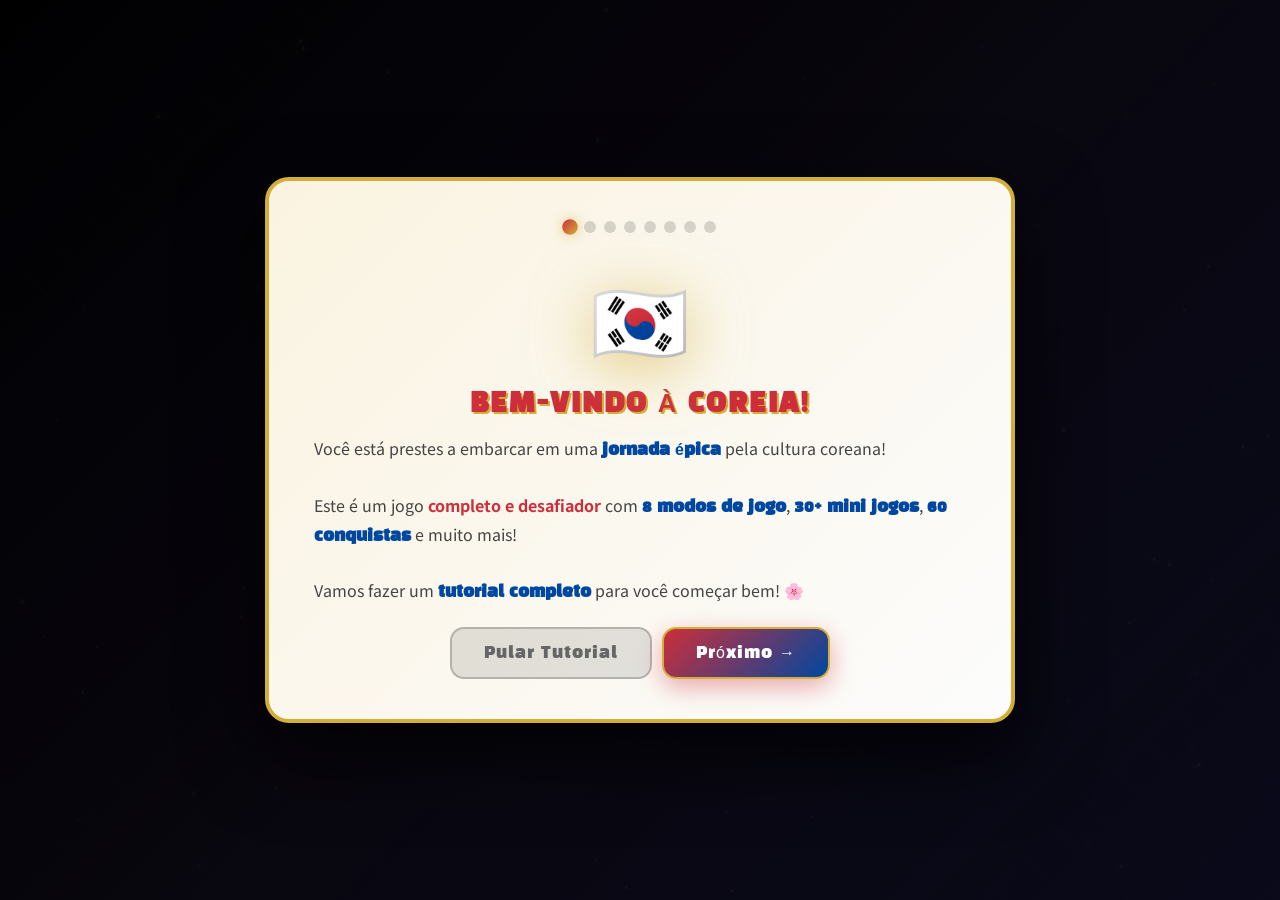
==== commit 03d9d6b1: "Update index.html" ====
--- a/coreana/index.html
+++ b/coreana/index.html
@@ -3,9 +3,9 @@
 <head>
 <meta charset="UTF-8">
 <meta name="viewport" content="width=device-width, initial-scale=1.0">
-<title>🇰🇷 Descubra a Coreia — Obra-Prima Definitiva</title>
+<title>🇰🇷 Descubra a Coreia — Edição Suprema</title>
 <style>
-  @import url('https://fonts.googleapis.com/css2?family=Black+Han+Sans&family=Noto+Sans+KR:wght@300;400;700;900&family=Nanum+Brush+Script&family=Nanum+Myeongjo:wght@400;700;800&family=Gowun+Batang:wght@400;700&family=Song+Myung&display=swap');
+  @import url('https://fonts.googleapis.com/css2?family=Black+Han+Sans&family=Noto+Sans+KR:wght@300;400;700;900&family=Nanum+Brush+Script&family=Nanum+Myeongjo:wght@400;700;800&family=Gowun+Batang:wght@400;700&family=Dokdo&display=swap');
 
   * { margin: 0; padding: 0; box-sizing: border-box; user-select: none; -webkit-tap-highlight-color: transparent; }
 
@@ -22,12 +22,12 @@
     --ciano: #00d4ff;
   }
 
-  html, body { overflow-x: hidden; }
+  html, body { overflow-x: hidden; min-height: 100%; }
 
   body {
     min-height: 100vh;
     font-family: 'Noto Sans KR', sans-serif;
-    background: #000;
+    background: #1a0a1a;
     display: flex;
     justify-content: center;
     align-items: flex-start;
@@ -35,41 +35,49 @@
     position: relative;
     color: var(--preto);
     cursor: url("data:image/svg+xml;utf8,<svg xmlns='http://www.w3.org/2000/svg' width='32' height='32' viewBox='0 0 32 32'><circle cx='16' cy='16' r='10' fill='none' stroke='%23d4af37' stroke-width='2'/><circle cx='16' cy='16' r='3' fill='%23cd2e3a'/></svg>") 16 16, auto;
-    transition: background 2s ease;
-  }
-
-  button, .mode-card, .diff-btn, .answer-btn, .shop-item, .collect-card, .character-card, .palace-item, .phrase-item, .cinema-item, .intro-card, .tab-btn, .quick-btn {
+  }
+
+  button, .mode-card, .diff-btn, .answer-btn, .shop-item, .collect-card, .character-card, .tab-btn, .intro-card, .pet-option, .mission-card, .hud-badge, .ctrl-btn {
     cursor: url("data:image/svg+xml;utf8,<svg xmlns='http://www.w3.org/2000/svg' width='32' height='32' viewBox='0 0 32 32'><circle cx='16' cy='16' r='10' fill='%23d4af37' stroke='%23cd2e3a' stroke-width='2'/><circle cx='16' cy='16' r='3' fill='%23cd2e3a'/></svg>") 16 16, pointer;
   }
 
-  /* ============ FUNDO COM IMAGEM REAL ============ */
+  /* ============ FUNDO GARANTIDO ============ */
+  .bg-container {
+    position: fixed; inset: 0; z-index: -5;
+    background: linear-gradient(135deg, #1a0a2e 0%, #2a0a1a 50%, #0a1a2e 100%);
+  }
+
   .bg-layer {
-    position: fixed; inset: 0; z-index: -3;
-    background-image: url('https://images.unsplash.com/photo-1528360983277-13d401cdc186?w=1920&q=90');
+    position: fixed; inset: 0; z-index: -4;
     background-size: cover;
     background-position: center;
+    background-repeat: no-repeat;
     background-attachment: fixed;
-    filter: brightness(0.9) saturate(1.15);
-    transition: filter 3s ease;
-  }
-
-  body.season-spring .bg-layer { filter: brightness(0.9) saturate(1.15) hue-rotate(0deg); }
-  body.season-summer .bg-layer { filter: brightness(0.9) saturate(1.3) hue-rotate(-15deg); }
-  body.season-autumn .bg-layer { filter: brightness(0.85) saturate(1.25) hue-rotate(25deg); }
-  body.season-winter .bg-layer { filter: brightness(1.05) saturate(0.6) hue-rotate(180deg); }
-
-  .bg-overlay {
-    position: fixed; inset: 0; z-index: -2;
-    background: linear-gradient(135deg, rgba(10,10,26,0.7) 0%, rgba(26,10,10,0.65) 50%, rgba(10,10,26,0.7) 100%);
-    transition: background 3s ease;
-    pointer-events: none;
-  }
-
-  body.season-spring .bg-overlay { background: linear-gradient(135deg, rgba(10,10,26,0.65) 0%, rgba(255,183,197,0.15) 50%, rgba(10,10,26,0.65) 100%); }
-  body.season-summer .bg-overlay { background: linear-gradient(135deg, rgba(10,26,10,0.65) 0%, rgba(0,168,107,0.15) 50%, rgba(10,26,10,0.65) 100%); }
-  body.season-autumn .bg-overlay { background: linear-gradient(135deg, rgba(26,10,10,0.7) 0%, rgba(255,107,53,0.2) 50%, rgba(26,10,10,0.7) 100%); }
-  body.season-winter .bg-overlay { background: linear-gradient(135deg, rgba(10,10,26,0.7) 0%, rgba(176,196,222,0.2) 50%, rgba(10,10,26,0.7) 100%); }
-
+    transition: opacity 1.5s ease-in-out, filter 3s ease;
+    opacity: 0;
+    will-change: opacity;
+  }
+
+  .bg-layer.active { opacity: 1; }
+
+  .bg-layer::before {
+    content: '';
+    position: absolute;
+    inset: 0;
+    background: linear-gradient(135deg, rgba(10,10,26,0.75) 0%, rgba(26,10,10,0.70) 50%, rgba(10,10,26,0.75) 100%);
+  }
+
+  body.season-spring .bg-layer.active { filter: brightness(1) saturate(1.2) hue-rotate(0deg); }
+  body.season-summer .bg-layer.active { filter: brightness(1) saturate(1.3) hue-rotate(-15deg); }
+  body.season-autumn .bg-layer.active { filter: brightness(0.95) saturate(1.25) hue-rotate(25deg); }
+  body.season-winter .bg-layer.active { filter: brightness(1.1) saturate(0.7) hue-rotate(180deg); }
+
+  body.season-spring .bg-layer.active::before { background: linear-gradient(135deg, rgba(10,10,26,0.72) 0%, rgba(255,183,197,0.15) 50%, rgba(10,10,26,0.72) 100%); }
+  body.season-summer .bg-layer.active::before { background: linear-gradient(135deg, rgba(10,26,10,0.72) 0%, rgba(0,168,107,0.15) 50%, rgba(10,26,10,0.72) 100%); }
+  body.season-autumn .bg-layer.active::before { background: linear-gradient(135deg, rgba(26,10,10,0.75) 0%, rgba(255,107,53,0.20) 50%, rgba(26,10,10,0.75) 100%); }
+  body.season-winter .bg-layer.active::before { background: linear-gradient(135deg, rgba(10,10,26,0.75) 0%, rgba(176,196,222,0.20) 50%, rgba(10,10,26,0.75) 100%); }
+
+  /* Padrão coreano sutil */
   body::before {
     content: ''; position: fixed; inset: 0;
     background-image: 
@@ -105,353 +113,220 @@
     100% { transform: translateY(110vh) rotate(720deg) translateX(120px); opacity: 0; }
   }
 
-  .bubble {
-    position: fixed; bottom: -50px; width: 20px; height: 20px;
+  .firefly {
+    position: fixed;
+    width: 4px; height: 4px;
+    background: #ffeb3b;
     border-radius: 50%;
-    background: radial-gradient(circle at 30% 30%, rgba(255,255,255,0.4), rgba(212,175,55,0.1));
-    border: 1px solid rgba(212,175,55,0.3);
-    animation: rise linear infinite;
-    pointer-events: none; z-index: 1;
-  }
-  @keyframes rise {
-    0% { transform: translateY(0) scale(0); opacity: 0; }
-    10%, 90% { opacity: 0.6; }
-    100% { transform: translateY(-110vh) scale(1); opacity: 0; }
-  }
-
-  /* ============ TELA DE INTRODUÇÃO ============ */
-  #intro-screen {
-    position: fixed;
-    inset: 0;
-    z-index: 150;
+    box-shadow: 0 0 10px #ffeb3b, 0 0 20px #ffeb3b;
+    animation: fireflyFloat linear infinite;
+    pointer-events: none;
+    z-index: 2;
+  }
+  @keyframes fireflyFloat {
+    0%, 100% { transform: translate(0, 0); opacity: 0.3; }
+    25% { transform: translate(50px, -40px); opacity: 1; }
+    50% { transform: translate(-30px, -80px); opacity: 0.8; }
+    75% { transform: translate(-60px, -20px); opacity: 1; }
+  }
+
+  /* ============ EXPLICAÇÃO / AJUDA ============ */
+  .explain-box {
+    background: linear-gradient(135deg, rgba(212,175,55,0.15), rgba(255,183,197,0.15));
+    border: 2px solid var(--dourado);
+    border-radius: 12px;
+    padding: 12px 16px;
+    margin: 10px 0;
+    font-size: 0.82em;
+    color: #555;
+    line-height: 1.5;
+    text-align: left;
+  }
+  .explain-box strong { color: var(--vermelho); }
+  .explain-box .explain-title {
+    font-family: 'Black Han Sans';
+    color: var(--dourado);
+    font-size: 0.95em;
+    letter-spacing: 1px;
+    margin-bottom: 5px;
+    display: flex;
+    align-items: center;
+    gap: 6px;
+  }
+
+  /* ============ TUTORIAL ============ */
+  #tutorial-screen {
+    position: fixed; inset: 0; z-index: 500;
+    background: linear-gradient(135deg, rgba(0,0,0,0.96), rgba(10,10,26,0.96));
+    display: none;
+    align-items: center;
+    justify-content: center;
+    padding: 20px;
     overflow-y: auto;
-    padding: 30px 20px;
-    animation: fadeIn 1s;
-  }
-
-  #intro-screen.hidden { display: none !important; }
-
-  .intro-wrapper {
-    max-width: 950px;
-    margin: 0 auto;
+  }
+  #tutorial-screen.active { display: flex; animation: fadeIn 0.5s; }
+
+  .tutorial-box {
+    background: linear-gradient(135deg, rgba(253,246,227,0.99), rgba(255,255,255,0.99));
+    border-radius: 24px;
+    max-width: 750px;
+    width: 100%;
+    padding: 40px 35px;
+    border: 4px solid var(--dourado);
+    box-shadow: 0 30px 80px rgba(0,0,0,0.8);
     position: relative;
-    z-index: 5;
-  }
-
-  .intro-hero {
     text-align: center;
-    padding: 35px 25px 45px;
-    position: relative;
-    border-radius: 24px;
-    background: linear-gradient(135deg, rgba(10,10,26,0.85), rgba(26,10,10,0.85));
-    border: 2px solid rgba(212,175,55,0.4);
-    margin-bottom: 25px;
-    overflow: hidden;
-    backdrop-filter: blur(10px);
-    box-shadow: 0 30px 80px rgba(0,0,0,0.6), 0 0 60px rgba(212,175,55,0.2);
-    animation: heroIn 1.2s cubic-bezier(0.34, 1.56, 0.64, 1);
-  }
-
-  @keyframes heroIn {
-    0% { transform: scale(0.8) translateY(60px); opacity: 0; }
-    100% { transform: scale(1) translateY(0); opacity: 1; }
-  }
-
-  .intro-hero::before {
-    content: '';
-    position: absolute;
-    inset: 0;
-    background-image: 
-      radial-gradient(circle at 20% 30%, rgba(205,46,58,0.25), transparent 40%),
-      radial-gradient(circle at 80% 70%, rgba(0,71,160,0.25), transparent 40%);
-    animation: heroPulse 6s ease-in-out infinite;
-  }
-  @keyframes heroPulse {
-    0%, 100% { opacity: 0.6; }
-    50% { opacity: 1; }
-  }
-
-  .flag-emblem {
-    display: inline-block;
-    width: 160px;
-    height: 160px;
-    border-radius: 50%;
-    background: white;
-    box-shadow: 0 0 60px rgba(212,175,55,0.6), inset 0 0 30px rgba(205,46,58,0.2);
-    position: relative;
-    margin-bottom: 20px;
-    animation: emblemFloat 4s ease-in-out infinite;
-    border: 6px solid var(--dourado);
-  }
-  @keyframes emblemFloat {
-    0%, 100% { transform: translateY(0) rotate(-2deg); }
-    50% { transform: translateY(-15px) rotate(2deg); }
-  }
-
-  .flag-emblem::before {
-    content: '';
-    position: absolute;
-    top: 50%; left: 50%;
-    transform: translate(-50%, -50%);
-    width: 90px; height: 90px;
-    border-radius: 50%;
-    background: linear-gradient(135deg, var(--vermelho) 0%, var(--vermelho) 50%, var(--azul) 50%, var(--azul) 100%);
-  }
-
-  .flag-emblem::after {
-    content: '☯';
-    position: absolute;
-    top: 50%; left: 50%;
-    transform: translate(-50%, -50%);
-    font-size: 50px;
-    color: white;
-    text-shadow: 0 0 10px rgba(0,0,0,0.3);
-    z-index: 2;
-  }
-
-  .trigram {
-    position: absolute;
-    font-size: 20px;
-    color: var(--preto);
-    font-weight: 900;
+    max-height: 92vh;
+    overflow-y: auto;
+  }
+
+  .tutorial-step { display: none; animation: fadeIn 0.5s; }
+  .tutorial-step.active { display: block; }
+
+  .tutorial-emoji {
+    font-size: 5em;
+    display: block;
+    margin-bottom: 15px;
+    animation: emojiFloat 3s ease-in-out infinite;
+    filter: drop-shadow(0 10px 30px rgba(212,175,55,0.6));
+  }
+  @keyframes emojiFloat {
+    0%, 100% { transform: translateY(0) rotate(-5deg); }
+    50% { transform: translateY(-15px) rotate(5deg); }
+  }
+
+  .tutorial-title {
+    font-family: 'Black Han Sans', sans-serif;
+    color: var(--vermelho);
+    font-size: 1.6em;
+    margin-bottom: 15px;
     letter-spacing: 2px;
-  }
-  .trigram.tl { top: 12px; left: 12px; transform: rotate(-45deg); }
-  .trigram.tr { top: 12px; right: 12px; transform: rotate(45deg); }
-  .trigram.bl { bottom: 12px; left: 12px; transform: rotate(45deg); }
-  .trigram.br { bottom: 12px; right: 12px; transform: rotate(-45deg); }
-
-  .intro-title {
-    font-family: 'Black Han Sans', sans-serif;
-    font-size: 2.8em;
-    background: linear-gradient(90deg, var(--vermelho), var(--dourado), var(--azul));
-    -webkit-background-clip: text;
-    background-clip: text;
-    -webkit-text-fill-color: transparent;
-    letter-spacing: 3px;
-    margin-bottom: 8px;
-    animation: titleGlow 3s ease-in-out infinite;
-  }
-  @keyframes titleGlow {
-    0%, 100% { filter: drop-shadow(0 0 10px rgba(212,175,55,0.5)); }
-    50% { filter: drop-shadow(0 0 25px rgba(212,175,55,0.9)); }
-  }
-
-  .intro-subtitle {
-    font-family: 'Nanum Brush Script', cursive;
-    font-size: 1.8em;
-    color: var(--rosa);
-    letter-spacing: 2px;
-    margin-bottom: 15px;
-    opacity: 0.95;
-  }
-
-  .intro-description {
-    max-width: 750px;
-    margin: 0 auto;
-    color: rgba(255,255,255,0.9);
+    text-shadow: 2px 2px 0 var(--dourado);
+  }
+
+  .tutorial-text {
     font-size: 1em;
     line-height: 1.7;
-    letter-spacing: 0.3px;
-    padding: 0 15px;
-  }
-
-  .intro-description strong { color: var(--dourado); font-weight: 700; }
-  .intro-description em { color: var(--rosa); font-style: normal; }
-
-  .intro-features {
-    display: grid;
-    grid-template-columns: repeat(3, 1fr);
-    gap: 15px;
+    color: #444;
+    margin-bottom: 20px;
+    padding: 0 10px;
+    text-align: left;
+  }
+
+  .tutorial-text strong {
+    color: var(--azul);
+    font-family: 'Black Han Sans', sans-serif;
+  }
+
+  .tutorial-text em {
+    color: var(--vermelho);
+    font-style: normal;
+    font-weight: 700;
+  }
+
+  .tutorial-highlight {
+    display: inline-block;
+    padding: 3px 10px;
+    background: linear-gradient(135deg, rgba(212,175,55,0.25), rgba(255,183,197,0.25));
+    border: 2px solid var(--dourado);
+    border-radius: 8px;
+    font-family: 'Black Han Sans', sans-serif;
+    color: var(--vermelho);
+    margin: 3px;
+  }
+
+  .tutorial-progress {
+    display: flex;
+    justify-content: center;
+    gap: 8px;
     margin-bottom: 25px;
-  }
-
-  .intro-card {
-    background: linear-gradient(135deg, rgba(10,10,26,0.9), rgba(26,10,10,0.85));
-    border: 2px solid rgba(212,175,55,0.35);
-    border-radius: 18px;
-    padding: 20px 15px;
-    text-align: center;
-    transition: all 0.4s cubic-bezier(0.34, 1.56, 0.64, 1);
-    position: relative;
-    overflow: hidden;
-    backdrop-filter: blur(10px);
-    animation: cardIn 0.8s backwards;
-  }
-
-  .intro-card:nth-child(1) { animation-delay: 0.3s; }
-  .intro-card:nth-child(2) { animation-delay: 0.4s; }
-  .intro-card:nth-child(3) { animation-delay: 0.5s; }
-  .intro-card:nth-child(4) { animation-delay: 0.6s; }
-  .intro-card:nth-child(5) { animation-delay: 0.7s; }
-  .intro-card:nth-child(6) { animation-delay: 0.8s; }
-
-  @keyframes cardIn {
-    0% { transform: translateY(30px) scale(0.9); opacity: 0; }
-    100% { transform: translateY(0) scale(1); opacity: 1; }
-  }
-
-  .intro-card:hover {
-    transform: translateY(-8px) scale(1.03);
-    border-color: var(--dourado);
-    box-shadow: 0 15px 40px rgba(212,175,55,0.5);
-  }
-
-  .intro-card-icon { font-size: 2.5em; display: block; margin-bottom: 10px; filter: drop-shadow(0 5px 15px rgba(212,175,55,0.5)); }
-  .intro-card-title { font-family: 'Black Han Sans', sans-serif; color: var(--dourado); font-size: 1em; letter-spacing: 1px; margin-bottom: 6px; }
-  .intro-card-desc { color: rgba(255,255,255,0.8); font-size: 0.8em; line-height: 1.4; }
-
-  .intro-steps {
-    background: linear-gradient(135deg, rgba(10,10,26,0.9), rgba(26,10,10,0.85));
-    border: 2px solid rgba(212,175,55,0.4);
-    border-radius: 20px;
-    padding: 25px 20px;
-    margin-bottom: 25px;
-    backdrop-filter: blur(10px);
-    animation: cardIn 1s 0.9s backwards;
-  }
-
-  .intro-steps h3 {
-    font-family: 'Black Han Sans', sans-serif;
-    color: var(--dourado);
-    font-size: 1.2em;
-    letter-spacing: 2px;
-    margin-bottom: 18px;
-    text-align: center;
-  }
-
-  .step-item {
+    flex-wrap: wrap;
+  }
+
+  .tutorial-dot {
+    width: 12px;
+    height: 12px;
+    border-radius: 50%;
+    background: rgba(0,0,0,0.15);
+    transition: all 0.3s;
+  }
+  .tutorial-dot.active {
+    background: linear-gradient(135deg, var(--vermelho), var(--dourado));
+    transform: scale(1.3);
+    box-shadow: 0 0 10px rgba(212,175,55,0.6);
+  }
+  .tutorial-dot.done { background: var(--jade); }
+
+  .tutorial-buttons {
     display: flex;
-    align-items: center;
-    gap: 15px;
-    padding: 12px 15px;
-    background: rgba(255,255,255,0.05);
-    border-radius: 12px;
-    margin-bottom: 10px;
-    border-left: 4px solid var(--dourado);
-    transition: all 0.3s;
-  }
-
-  .step-item:hover {
-    background: rgba(255,255,255,0.1);
-    transform: translateX(8px);
-  }
-
-  .step-number {
-    width: 38px; height: 38px; border-radius: 50%;
+    gap: 10px;
+    justify-content: center;
+    flex-wrap: wrap;
+  }
+
+  .tutorial-btn {
+    padding: 14px 32px;
     background: linear-gradient(135deg, var(--vermelho), var(--azul));
     color: white;
-    display: flex; align-items: center; justify-content: center;
+    border: 2px solid var(--dourado);
+    border-radius: 14px;
     font-family: 'Black Han Sans', sans-serif;
-    font-size: 1.1em;
-    flex-shrink: 0;
-    border: 2px solid var(--dourado);
-    box-shadow: 0 5px 15px rgba(205,46,58,0.4);
-  }
-
-  .step-text { color: rgba(255,255,255,0.9); font-size: 0.9em; line-height: 1.5; text-align: left; }
-  .step-text strong { color: var(--dourado); }
-
-  .intro-stats {
-    display: grid;
-    grid-template-columns: repeat(4, 1fr);
-    gap: 12px;
-    margin-bottom: 25px;
-    animation: cardIn 1s 1s backwards;
-  }
-
-  .intro-stat {
-    text-align: center;
-    padding: 15px 10px;
-    background: linear-gradient(135deg, rgba(10,10,26,0.9), rgba(26,10,10,0.85));
-    border: 2px solid rgba(212,175,55,0.35);
-    border-radius: 15px;
+    font-size: 1em;
+    letter-spacing: 1px;
+    cursor: pointer;
     transition: all 0.3s;
-    backdrop-filter: blur(10px);
-  }
-
-  .intro-stat:hover { transform: scale(1.05); border-color: var(--dourado); }
-
-  .intro-stat-value {
-    font-family: 'Black Han Sans', sans-serif;
-    font-size: 1.8em;
-    background: linear-gradient(90deg, var(--vermelho), var(--dourado));
-    -webkit-background-clip: text;
-    background-clip: text;
-    -webkit-text-fill-color: transparent;
-    display: block;
-    margin-bottom: 5px;
-  }
-
-  .intro-stat-label { color: rgba(255,255,255,0.7); font-size: 0.7em; text-transform: uppercase; letter-spacing: 1.5px; font-weight: 700; }
-
-  .intro-quote {
-    text-align: center;
-    padding: 20px;
-    margin-bottom: 25px;
-    border-top: 2px dashed rgba(212,175,55,0.5);
-    border-bottom: 2px dashed rgba(212,175,55,0.5);
-    animation: cardIn 1s 1.1s backwards;
-  }
-
-  .intro-quote-text { font-family: 'Nanum Myeongjo', serif; font-size: 1.3em; color: var(--rosa); line-height: 1.6; margin-bottom: 10px; }
-  .intro-quote-author { color: var(--dourado); font-size: 0.85em; font-style: italic; letter-spacing: 1px; }
-
-  .intro-start-btn {
-    display: block;
-    margin: 0 auto;
-    padding: 20px 60px;
+    box-shadow: 0 8px 25px rgba(205,46,58,0.4);
+  }
+  .tutorial-btn:hover {
+    transform: scale(1.05) translateY(-3px);
+    box-shadow: 0 15px 40px rgba(205,46,58,0.6);
+  }
+  .tutorial-btn.skip {
+    background: rgba(0,0,0,0.1);
+    color: #666;
+    border-color: rgba(0,0,0,0.2);
+    box-shadow: none;
+  }
+  .tutorial-btn.skip:hover { background: rgba(0,0,0,0.15); }
+
+  /* ============ BOTÃO VOLTAR FLUTUANTE ============ */
+  .back-button {
+    position: fixed;
+    top: 20px;
+    left: 50%;
+    transform: translateX(-50%);
+    z-index: 1500;
+    padding: 10px 20px;
     background: linear-gradient(135deg, var(--vermelho), var(--azul));
     color: white;
-    border: 3px solid var(--dourado);
-    border-radius: 18px;
-    font-family: 'Black Han Sans', sans-serif;
-    font-size: 1.3em;
-    letter-spacing: 3px;
+    border: 2px solid var(--dourado);
+    border-radius: 30px;
+    font-family: 'Black Han Sans';
+    font-size: 0.85em;
+    letter-spacing: 1px;
     cursor: pointer;
-    box-shadow: 0 15px 45px rgba(205,46,58,0.6);
-    transition: all 0.4s;
-    position: relative;
-    overflow: hidden;
-    animation: btnIn 1s 1.2s backwards, btnPulse 2.5s ease-in-out infinite 2s;
-  }
-
-  @keyframes btnIn {
-    0% { transform: scale(0.7); opacity: 0; }
-    100% { transform: scale(1); opacity: 1; }
-  }
-
-  @keyframes btnPulse {
-    0%, 100% { transform: scale(1); box-shadow: 0 15px 45px rgba(205,46,58,0.6); }
-    50% { transform: scale(1.04); box-shadow: 0 20px 60px rgba(212,175,55,0.8); }
-  }
-
-  .intro-start-btn:hover {
-    transform: scale(1.08) translateY(-4px);
-    box-shadow: 0 25px 70px rgba(212,175,55,0.9);
-  }
-
-  .intro-skip-btn {
-    display: block;
-    margin: 15px auto 0;
-    padding: 10px 24px;
-    background: rgba(0,0,0,0.5);
-    color: rgba(255,255,255,0.7);
-    border: 2px solid rgba(212,175,55,0.4);
-    border-radius: 25px;
-    font-size: 0.85em;
-    cursor: pointer;
+    box-shadow: 0 10px 30px rgba(205,46,58,0.6);
+    display: none;
+    align-items: center;
+    gap: 6px;
     transition: all 0.3s;
-    font-family: 'Noto Sans KR', sans-serif;
-    letter-spacing: 1px;
-    backdrop-filter: blur(10px);
-  }
-
-  .intro-skip-btn:hover { color: var(--dourado); border-color: var(--dourado); transform: scale(1.05); }
+    animation: backButtonIn 0.4s ease-out;
+  }
+  @keyframes backButtonIn {
+    0% { transform: translateX(-50%) translateY(-80px); opacity: 0; }
+    100% { transform: translateX(-50%) translateY(0); opacity: 1; }
+  }
+  .back-button.active { display: flex; }
+  .back-button:hover {
+    transform: translateX(-50%) scale(1.08) translateY(-3px);
+    box-shadow: 0 15px 40px rgba(212,175,55,0.8);
+    background: linear-gradient(135deg, var(--dourado), var(--vermelho));
+  }
 
   /* ============ MASCOTE ============ */
   .mascot {
-    position: fixed; bottom: 20px; left: 20px; z-index: 50; cursor: pointer; transition: transform 0.3s;
+    position: fixed; bottom: 20px; left: 20px;
+    z-index: 50; cursor: pointer; transition: transform 0.3s;
   }
   .mascot:hover { transform: scale(1.15); }
   .mascot-body {
@@ -472,46 +347,43 @@
     content: '💬'; position: absolute; top: -20px; right: -10px;
     font-size: 1.1em; animation: badgePulse 2s infinite;
   }
+  @keyframes badgePulse {
+    0%, 100% { transform: scale(1); }
+    50% { transform: scale(1.2); }
+  }
   .mascot-bubble {
     position: fixed; bottom: 100px; left: 100px;
     background: linear-gradient(135deg, #fff, #fdf6e3);
     border: 2px solid var(--dourado);
     border-radius: 16px; padding: 12px 16px;
-    max-width: 260px; z-index: 51;
+    max-width: 280px; z-index: 51;
     box-shadow: 0 10px 30px rgba(0,0,0,0.5);
     display: none; font-size: 0.85em; color: var(--azul);
   }
-  .mascot-bubble.show { display: block; }
-  .mascot-bubble::after {
-    content: ''; position: absolute; bottom: -10px; left: 20px;
-    width: 0; height: 0;
-    border-left: 10px solid transparent;
-    border-right: 10px solid transparent;
-    border-top: 10px solid var(--dourado);
-  }
-  @keyframes badgePulse {
-    0%, 100% { transform: scale(1); }
-    50% { transform: scale(1.2); }
-  }
-  .mascot-name { font-family: 'Black Han Sans'; color: var(--vermelho); display: block; margin-bottom: 4px; font-size: 0.95em; }
+  .mascot-bubble.show { display: block; animation: bubbleIn 0.4s; }
+  @keyframes bubbleIn {
+    0% { opacity: 0; transform: scale(0.7); }
+    100% { opacity: 1; transform: scale(1); }
+  }
+  .mascot-name { font-family: 'Black Han Sans'; color: var(--vermelho); display: block; margin-bottom: 4px; }
 
   /* ============ CONTROLES ============ */
   .floating-controls {
     position: fixed; top: 20px; left: 20px;
     display: flex; gap: 6px; z-index: 100;
-    flex-wrap: wrap; max-width: 320px;
+    flex-wrap: wrap; max-width: 350px;
   }
   .ctrl-btn {
-    width: 40px; height: 40px; border-radius: 50%;
-    background: rgba(0,0,0,0.5);
+    width: 42px; height: 42px; border-radius: 50%;
+    background: rgba(0,0,0,0.65);
     backdrop-filter: blur(10px);
-    border: 2px solid rgba(212,175,55,0.6);
-    color: white; font-size: 1em; cursor: pointer;
+    border: 2px solid rgba(212,175,55,0.7);
+    color: white; font-size: 1.05em; cursor: pointer;
     transition: all 0.3s;
     display: flex; align-items: center; justify-content: center;
   }
   .ctrl-btn:hover {
-    background: rgba(212,175,55,0.4);
+    background: rgba(212,175,55,0.5);
     transform: scale(1.15) rotate(10deg);
     box-shadow: 0 0 20px rgba(212,175,55,0.8);
   }
@@ -519,16 +391,16 @@
   .top-hud {
     position: fixed; top: 20px; right: 20px;
     display: flex; gap: 5px; z-index: 100;
-    flex-wrap: wrap; max-width: 500px;
+    flex-wrap: wrap; max-width: 550px;
     justify-content: flex-end;
   }
   .hud-badge {
-    background: rgba(0,0,0,0.7);
+    background: rgba(0,0,0,0.75);
     backdrop-filter: blur(10px);
-    border: 2px solid rgba(212,175,55,0.6);
-    border-radius: 30px;
-    padding: 5px 11px; color: white;
-    font-weight: 700; font-size: 0.7em;
+    border: 2px solid rgba(212,175,55,0.7);
+    border-radius: 30px; padding: 6px 12px;
+    color: white; font-weight: 700;
+    font-size: 0.72em;
     font-family: 'Black Han Sans', sans-serif;
     letter-spacing: 1px;
     display: flex; align-items: center; gap: 5px;
@@ -536,20 +408,15 @@
   }
   .hud-badge:hover { transform: scale(1.05); border-color: var(--dourado); }
 
-  /* ============ CONTAINER PRINCIPAL ============ */
+  /* ============ CONTAINER ============ */
   .container {
-    background: linear-gradient(135deg, rgba(253,246,227,0.98), rgba(255,255,255,0.98));
+    background: linear-gradient(135deg, rgba(253,246,227,0.99), rgba(255,255,255,0.99));
     border-radius: 24px;
-    box-shadow: 
-      0 30px 80px rgba(0,0,0,0.7),
-      0 0 0 2px rgba(212,175,55,0.4),
-      0 0 80px rgba(205,46,58,0.3);
-    max-width: 1000px; width: 100%;
-    padding: 40px 35px;
-    text-align: center;
+    box-shadow: 0 30px 80px rgba(0,0,0,0.8), 0 0 0 2px rgba(212,175,55,0.5), 0 0 100px rgba(205,46,58,0.3);
+    max-width: 1150px; width: 100%;
+    padding: 40px 35px; text-align: center;
     position: relative; z-index: 5;
-    overflow: hidden;
-    margin: 20px 0;
+    overflow: hidden; margin: 20px 0;
     animation: containerIn 1s cubic-bezier(0.34, 1.56, 0.64, 1);
   }
   @keyframes containerIn {
@@ -565,13 +432,17 @@
       var(--azul) 34%, var(--azul) 66%,
       #000 66%, #000 67%,
       var(--vermelho) 67%, var(--vermelho) 100%);
+    animation: flagShine 3s ease-in-out infinite;
+  }
+  @keyframes flagShine {
+    0%, 100% { opacity: 1; }
+    50% { opacity: 0.6; }
   }
 
   h1 {
     font-family: 'Black Han Sans', sans-serif;
-    color: var(--vermelho);
-    font-size: 2em; margin-bottom: 6px;
-    letter-spacing: 2px;
+    color: var(--vermelho); font-size: 2em;
+    margin-bottom: 6px; letter-spacing: 2px;
     text-shadow: 2px 2px 0 var(--dourado), 4px 4px 8px rgba(0,0,0,0.15);
     animation: titlePulse 3s ease-in-out infinite;
   }
@@ -588,81 +459,59 @@
     to { opacity: 1; transform: translateY(0); }
   }
 
-  /* ============ ABAS ORGANIZADAS ============ */
-  .tabs-container {
-    margin: 20px 0;
-  }
-
+  .hidden { display: none !important; }
+
+  /* ============ TABS ============ */
+  .tabs-container { margin: 20px 0; }
   .tab-header {
-    display: flex;
-    justify-content: center;
-    gap: 6px;
-    margin-bottom: 15px;
+    display: flex; justify-content: center;
+    gap: 6px; margin-bottom: 15px;
     flex-wrap: wrap;
     border-bottom: 2px solid rgba(212,175,55,0.3);
     padding-bottom: 10px;
   }
-
   .tab-btn {
-    padding: 10px 20px;
+    padding: 10px 18px;
     background: linear-gradient(135deg, #fff, #fdf6e3);
     border: 2px solid rgba(0,71,160,0.3);
     border-radius: 25px;
     font-family: 'Black Han Sans', sans-serif;
-    font-size: 0.82em;
-    color: var(--azul);
+    font-size: 0.78em; color: var(--azul);
     letter-spacing: 1px;
     transition: all 0.3s;
-    display: flex;
-    align-items: center;
-    gap: 6px;
-  }
-
+    display: flex; align-items: center; gap: 5px;
+  }
   .tab-btn:hover {
     transform: translateY(-3px);
     border-color: var(--dourado);
     box-shadow: 0 8px 20px rgba(0,71,160,0.3);
   }
-
   .tab-btn.active {
     background: linear-gradient(135deg, var(--azul), var(--vermelho));
-    color: white;
-    border-color: var(--dourado);
+    color: white; border-color: var(--dourado);
     box-shadow: 0 8px 20px rgba(205,46,58,0.5);
     transform: scale(1.05);
   }
-
-  .tab-content {
-    display: none;
-    animation: fadeIn 0.4s;
-  }
-
-  .tab-content.active {
-    display: block;
-  }
+  .tab-content { display: none; animation: fadeIn 0.4s; }
+  .tab-content.active { display: block; }
 
   h2 {
     font-family: 'Black Han Sans', sans-serif;
-    font-size: 1em; color: var(--azul);
-    margin: 12px 0 8px; letter-spacing: 1px;
-  }
-
-  .intro-text {
-    color: #555; font-size: 0.85em; line-height: 1.55;
-    margin-bottom: 12px; padding: 0 10px;
-  }
-  .intro-text em { color: var(--vermelho); font-style: normal; font-weight: 700; }
+    font-size: 1.05em; color: var(--azul);
+    margin: 15px 0 8px; letter-spacing: 1px;
+  }
 
   .mode-selection {
-    display: grid; grid-template-columns: repeat(5, 1fr);
+    display: grid; grid-template-columns: repeat(4, 1fr);
     gap: 6px; margin-bottom: 10px;
   }
   .mode-card {
-    padding: 10px 6px;
+    padding: 12px 6px;
     background: linear-gradient(135deg, #fff, #fdf6e3);
     border: 2px solid rgba(0,71,160,0.3);
     border-radius: 10px; cursor: pointer;
     transition: all 0.3s; text-align: center;
+    position: relative;
   }
   .mode-card:hover {
     transform: translateY(-5px) scale(1.03);
@@ -675,22 +524,21 @@
     box-shadow: 0 10px 30px rgba(205,46,58,0.5);
     transform: scale(1.05);
   }
-  .mode-icon { font-size: 1.4em; margin-bottom: 2px; display: block; }
-  .mode-title { font-family: 'Black Han Sans'; font-size: 0.72em; margin-bottom: 1px; }
-  .mode-desc { font-size: 0.55em; opacity: 0.85; line-height: 1.15; }
+  .mode-icon { font-size: 1.5em; margin-bottom: 3px; display: block; }
+  .mode-title { font-family: 'Black Han Sans'; font-size: 0.75em; margin-bottom: 2px; }
+  .mode-desc { font-size: 0.58em; opacity: 0.8; line-height: 1.2; }
 
   .difficulty-selection {
     display: flex; justify-content: center; gap: 5px;
     margin-bottom: 10px; flex-wrap: wrap;
   }
   .diff-btn {
-    padding: 7px 14px;
+    padding: 8px 15px;
     border: 2px solid rgba(0,71,160,0.4);
     background: white; color: var(--azul);
     border-radius: 25px; cursor: pointer;
-    font-weight: 700;
-    font-family: 'Noto Sans KR', sans-serif;
-    transition: all 0.3s; font-size: 0.72em;
+    font-weight: 700; font-family: 'Noto Sans KR', sans-serif;
+    transition: all 0.3s; font-size: 0.75em;
   }
   .diff-btn:hover { transform: translateY(-2px); box-shadow: 0 5px 15px rgba(0,71,160,0.2); }
   .diff-btn.active {
@@ -722,6 +570,23 @@
   }
   .primary-btn:hover::after { transform: translateX(100%); }
 
+  .btn-secondary {
+    padding: 10px 16px;
+    background: rgba(212,175,55,0.15);
+    color: #8a6d1a;
+    border: 2px solid var(--dourado);
+    border-radius: 10px;
+    font-size: 0.78em; font-weight: 700;
+    cursor: pointer;
+    font-family: 'Noto Sans KR', sans-serif;
+    transition: all 0.3s;
+  }
+  .btn-secondary:hover { background: var(--dourado); color: white; transform: translateY(-2px); }
+  .btn-secondary:disabled { opacity: 0.4; cursor: not-allowed; }
+
+  .btn-row { display: flex; gap: 6px; justify-content: center; flex-wrap: wrap; }
+
+  /* ============ ESTATÍSTICAS ============ */
   .stats {
     display: flex; justify-content: space-around;
     margin-bottom: 10px; padding: 8px;
@@ -732,7 +597,7 @@
   }
   .stat { display: flex; flex-direction: column; align-items: center; min-width: 50px; }
   .stat-label { font-size: 0.55em; color: #888; text-transform: uppercase; letter-spacing: 1.5px; font-weight: 700; margin-bottom: 2px; }
-  .stat-value { font-family: 'Black Han Sans'; font-size: 1.05em; color: var(--azul); transition: transform 0.3s; }
+  .stat-value { font-family: 'Black Han Sans'; font-size: 1.05em; color: var(--azul); }
   .stat-value.bump { animation: bump 0.5s; }
   @keyframes bump {
     0%, 100% { transform: scale(1); }
@@ -776,24 +641,20 @@
     animation: emojiFloat 3s ease-in-out infinite;
     filter: drop-shadow(0 10px 20px rgba(205,46,58,0.3));
   }
-  @keyframes emojiFloat {
-    0%, 100% { transform: translateY(0) rotate(-5deg); }
-    50% { transform: translateY(-12px) rotate(5deg); }
-  }
 
   #question {
-    font-size: 1.08em; color: var(--preto);
+    font-size: 1.1em; color: var(--preto);
     margin-bottom: 12px; min-height: 55px;
     font-weight: 700; line-height: 1.5;
   }
 
   .answers { display: grid; gap: 6px; margin-bottom: 10px; }
   .answer-btn {
-    padding: 11px 16px;
+    padding: 12px 16px;
     background: linear-gradient(135deg, #ffffff, #fdf6e3);
     border: 2px solid rgba(0,71,160,0.3);
     border-radius: 10px;
-    font-size: 0.92em; color: var(--azul);
+    font-size: 0.95em; color: var(--azul);
     cursor: pointer;
     transition: all 0.3s cubic-bezier(0.34, 1.56, 0.64, 1);
     font-weight: 600;
@@ -802,11 +663,11 @@
     text-align: left;
   }
   .answer-btn .key {
-    width: 24px; height: 24px;
+    width: 26px; height: 26px;
     background: var(--dourado); color: white;
     border-radius: 50%; display: flex;
     align-items: center; justify-content: center;
-    font-weight: 900; font-size: 0.75em;
+    font-weight: 900; font-size: 0.8em;
     flex-shrink: 0;
   }
   .answer-btn:hover:not(:disabled) {
@@ -851,28 +712,12 @@
   .hint-box.show { display: block; }
   .hint-title { font-family: 'Black Han Sans'; color: var(--dourado); font-size: 0.75em; letter-spacing: 1px; margin-bottom: 2px; }
 
-  .btn-row { display: flex; gap: 5px; justify-content: center; flex-wrap: wrap; }
-
-  .btn-secondary {
-    padding: 8px 14px;
-    background: rgba(212,175,55,0.15);
-    color: #8a6d1a;
-    border: 2px solid var(--dourado);
-    border-radius: 10px;
-    font-size: 0.72em; font-weight: 700;
-    cursor: pointer;
-    font-family: 'Noto Sans KR', sans-serif;
-    transition: all 0.3s;
-  }
-  .btn-secondary:hover { background: var(--dourado); color: white; transform: translateY(-2px); }
-  .btn-secondary:disabled { opacity: 0.4; cursor: not-allowed; }
-
+  /* ============ FINAL ============ */
   .final-score {
     font-family: 'Black Han Sans', sans-serif;
     font-size: 1.8em;
     background: linear-gradient(90deg, var(--vermelho), var(--dourado), var(--azul));
-    -webkit-background-clip: text;
-    background-clip: text;
+    -webkit-background-clip: text; background-clip: text;
     -webkit-text-fill-color: transparent;
     margin: 6px 0;
   }
@@ -881,7 +726,6 @@
     0%, 100% { transform: translateY(0) scale(1); }
     50% { transform: translateY(-15px) scale(1.1); }
   }
-
   .final-stats {
     display: grid; grid-template-columns: repeat(4, 1fr);
     gap: 5px; margin: 8px 0; padding: 8px;
@@ -913,12 +757,10 @@
   .achievement {
     padding: 4px 2px;
     background: rgba(0,0,0,0.05);
-    border-radius: 6px;
-    text-align: center;
+    border-radius: 6px; text-align: center;
     transition: all 0.3s;
     border: 2px solid transparent;
-    opacity: 0.4;
-    font-size: 0.45em;
+    opacity: 0.4; font-size: 0.45em;
   }
   .achievement.unlocked {
     opacity: 1;
@@ -929,19 +771,19 @@
   .achievement-icon { font-size: 1.3em; display: block; margin-bottom: 1px; }
   .achievement-name { font-weight: 700; color: var(--azul); line-height: 1.05; }
 
+  /* ============ MODAL ============ */
   .modal {
     position: fixed; inset: 0;
-    background: rgba(0,0,0,0.85);
+    background: rgba(0,0,0,0.88);
     z-index: 200; display: none;
     align-items: center; justify-content: center;
-    padding: 20px;
-    overflow-y: auto;
+    padding: 20px; overflow-y: auto;
   }
   .modal.active { display: flex; animation: fadeIn 0.3s; }
   .modal-content {
     background: linear-gradient(135deg, #fdf6e3, white);
-    border-radius: 20px; padding: 22px;
-    max-width: 650px; width: 100%;
+    border-radius: 20px; padding: 25px;
+    max-width: 750px; width: 100%;
     text-align: center;
     border: 3px solid var(--dourado);
     animation: containerIn 0.5s;
@@ -950,38 +792,10 @@
   }
   .modal-content h3 {
     font-family: 'Black Han Sans'; color: var(--vermelho);
-    margin-bottom: 10px; font-size: 1.1em;
-  }
-
-  /* Hangul */
-  .hangul-board { display: flex; justify-content: center; gap: 5px; margin: 10px 0; flex-wrap: wrap; }
-  .hangul-tile {
-    width: 46px; height: 46px;
-    background: linear-gradient(135deg, #fff, #fdf6e3);
-    border: 2px solid var(--dourado);
-    border-radius: 8px;
-    display: flex; align-items: center; justify-content: center;
-    font-family: 'Nanum Myeongjo', serif;
-    font-size: 1.4em; font-weight: 800; color: var(--azul);
-    transition: all 0.3s;
-  }
-  .hangul-tile.filled {
-    background: linear-gradient(135deg, var(--azul), var(--roxo));
-    color: white; transform: scale(1.05);
-  }
-  .hangul-tile-btn {
-    width: 42px; height: 42px;
-    background: linear-gradient(135deg, var(--vermelho), #8b1a24);
-    color: white; border: 2px solid var(--dourado);
-    border-radius: 8px; cursor: pointer;
-    font-size: 1.2em; font-family: 'Nanum Myeongjo', serif;
-    font-weight: 800;
-    transition: all 0.3s; margin: 3px;
-  }
-  .hangul-tile-btn:hover:not(:disabled) { transform: scale(1.1) translateY(-3px); }
-  .hangul-tile-btn:disabled { opacity: 0.3; cursor: not-allowed; }
-  .hangul-options { display: flex; flex-wrap: wrap; justify-content: center; gap: 3px; }
-
+    margin-bottom: 10px; font-size: 1.15em;
+  }
+
+  /* ============ MINI JOGOS ============ */
   .memory-grid { display: grid; grid-template-columns: repeat(4, 1fr); gap: 5px; margin: 10px 0; max-width: 340px; margin-left: auto; margin-right: auto; }
   .memory-card {
     aspect-ratio: 1;
@@ -1009,18 +823,15 @@
     display: flex; align-items: center; justify-content: center;
     font-size: 1.2em; color: white; cursor: pointer;
     font-family: 'Black Han Sans'; font-weight: 900;
-    transition: all 0.2s;
-  }
-  .puzzle-tile:hover:not(.empty) { transform: scale(0.95); }
+  }
   .puzzle-tile.empty { background: transparent; cursor: default; }
 
   .shop-grid { display: grid; grid-template-columns: repeat(2, 1fr); gap: 7px; margin: 10px 0; }
   .shop-item {
-    padding: 9px;
+    padding: 10px;
     background: linear-gradient(135deg, #fff, #fdf6e3);
     border: 2px solid rgba(0,71,160,0.3);
-    border-radius: 10px;
-    cursor: pointer;
+    border-radius: 10px; cursor: pointer;
     transition: all 0.3s; text-align: center;
   }
   .shop-item:hover { transform: translateY(-3px); border-color: var(--dourado); }
@@ -1030,22 +841,27 @@
   .shop-price { font-weight: 700; color: var(--dourado); font-size: 0.72em; }
 
   .cards-grid { display: grid; grid-template-columns: repeat(4, 1fr); gap: 5px; margin: 10px 0; }
-  .collect-card {
+  .tcg-card {
     aspect-ratio: 0.7;
-    background: linear-gradient(135deg, #fff, #fdf6e3);
-    border: 2px solid var(--dourado);
-    border-radius: 8px;
+    background: linear-gradient(135deg, #fdf6e3, #fff);
+    border: 3px solid var(--dourado);
+    border-radius: 12px;
+    padding: 8px;
+    cursor: pointer;
+    transition: all 0.3s;
     display: flex; flex-direction: column;
-    align-items: center; justify-content: center;
-    padding: 4px; font-size: 0.48em;
+    align-items: center; justify-content: space-between;
     text-align: center;
-    transition: all 0.3s; cursor: pointer;
-  }
-  .collect-card.locked { filter: grayscale(1) brightness(0.7); opacity: 0.6; }
-  .collect-card:hover { transform: scale(1.05) rotate(2deg); }
-  .collect-card .cc-emoji { font-size: 1.6em; margin-bottom: 1px; }
-  .collect-card .cc-name { font-weight: 700; color: var(--azul); font-size: 0.95em; }
-  .collect-card .cc-rarity { font-size: 0.65em; color: var(--dourado); font-weight: 700; }
+    font-size: 0.65em;
+  }
+  .tcg-card:hover { transform: translateY(-8px) scale(1.05); box-shadow: 0 15px 35px rgba(212,175,55,0.5); }
+  .tcg-card.legendary { background: linear-gradient(135deg, #ffd700, #ff8c00, #ffd700); color: #0a0a0a; }
+  .tcg-card.epic { background: linear-gradient(135deg, #6a1b9a, #cd2e3a); color: white; }
+  .tcg-card.rare { background: linear-gradient(135deg, #0047a0, #00d4ff); color: white; }
+  .tcg-card.locked { filter: grayscale(1); opacity: 0.5; }
+  .tcg-emoji { font-size: 2.5em; margin-bottom: 4px; }
+  .tcg-name { font-family: 'Black Han Sans'; font-size: 1.1em; }
+  .tcg-stats { display: flex; gap: 4px; font-size: 0.9em; font-weight: 700; }
 
   .paint-canvas, .calligraphy-canvas {
     border: 4px solid var(--dourado);
@@ -1055,8 +871,7 @@
     touch-action: none;
     max-width: 100%;
     box-shadow: 0 10px 30px rgba(0,0,0,0.2);
-    display: block;
-    margin: 0 auto;
+    display: block; margin: 0 auto;
   }
 
   .palette { display: flex; gap: 5px; justify-content: center; margin: 6px 0; flex-wrap: wrap; }
@@ -1068,8 +883,9 @@
     transition: all 0.3s;
   }
   .color-swatch:hover { transform: scale(1.15); }
-  .color-swatch.active { border-color: var(--preto); transform: scale(1.2); box-shadow: 0 0 15px currentColor; }
-
+  .color-swatch.active { border-color: var(--preto); transform: scale(1.2); }
+
+  /* ============ EFEITOS ============ */
   .confetti {
     position: fixed; width: 10px; height: 10px;
     z-index: 999; pointer-events: none;
@@ -1106,31 +922,6 @@
     animation: badgePulse 2s infinite;
   }
 
-  .narration-overlay {
-    position: fixed; inset: 0;
-    background: rgba(0,0,0,0.95);
-    z-index: 400; display: flex;
-    align-items: center; justify-content: center;
-    flex-direction: column; color: white;
-    text-align: center; padding: 30px;
-  }
-  .narration-text {
-    font-family: 'Nanum Brush Script', cursive;
-    font-size: 2.6em;
-    background: linear-gradient(90deg, var(--vermelho), var(--dourado), var(--azul));
-    -webkit-background-clip: text;
-    background-clip: text;
-    -webkit-text-fill-color: transparent;
-    animation: narrationFade 2.5s ease-in-out;
-    line-height: 1.3;
-  }
-  @keyframes narrationFade {
-    0% { opacity: 0; transform: scale(0.7) rotateY(90deg); }
-    30%, 70% { opacity: 1; transform: scale(1) rotateY(0); }
-    100% { opacity: 0; transform: scale(1.1); }
-  }
-  .narration-sub { color: rgba(255,255,255,0.7); font-size: 1em; margin-top: 15px; letter-spacing: 2px; }
-
   .chapter-panel { display: flex; justify-content: center; gap: 4px; margin-bottom: 8px; flex-wrap: wrap; }
   .chapter-badge {
     padding: 3px 8px; border-radius: 20px;
@@ -1138,10 +929,9 @@
     font-family: 'Black Han Sans';
     letter-spacing: 1px;
     border: 2px solid rgba(0,0,0,0.1);
-    opacity: 0.4;
-    transition: all 0.3s;
-  }
-  .chapter-badge.active { opacity: 1; transform: scale(1.1); box-shadow: 0 5px 15px rgba(0,0,0,0.2); }
+    opacity: 0.4; transition: all 0.3s;
+  }
+  .chapter-badge.active { opacity: 1; transform: scale(1.1); }
   .chapter-1 { background: linear-gradient(135deg, #ff6b35, #ffb74d); color: white; }
   .chapter-2 { background: linear-gradient(135deg, #cd2e3a, #ff6b81); color: white; }
   .chapter-3 { background: linear-gradient(135deg, #00a86b, #4caf50); color: white; }
@@ -1152,7 +942,7 @@
     position: fixed; top: 100px; right: 20px;
     background: linear-gradient(135deg, var(--dourado), #ffd700);
     color: var(--preto);
-    padding: 10px 16px;
+    padding: 12px 18px;
     border-radius: 12px;
     border: 3px solid var(--preto);
     box-shadow: 0 10px 30px rgba(212,175,55,0.7);
@@ -1160,7 +950,7 @@
     animation: achievementSlide 0.6s cubic-bezier(0.34, 1.56, 0.64, 1), achievementFade 3s ease-in-out 0.6s forwards;
     font-family: 'Black Han Sans';
     display: flex; align-items: center; gap: 10px;
-    max-width: 300px;
+    max-width: 320px;
   }
   @keyframes achievementSlide { 0% { transform: translateX(500px); } 100% { transform: translateX(0); } }
   @keyframes achievementFade { 0%, 70% { opacity: 1; } 100% { opacity: 0; transform: translateX(500px); } }
@@ -1213,7 +1003,7 @@
 
   .weather-indicator {
     position: fixed; top: 80px; right: 20px;
-    background: rgba(0,0,0,0.7);
+    background: rgba(0,0,0,0.75);
     backdrop-filter: blur(10px);
     border: 2px solid var(--dourado);
     border-radius: 20px;
@@ -1224,775 +1014,231 @@
     z-index: 100;
   }
 
-  .hidden { display: none !important; }
-
-  @keyframes breathe {
-    0%, 100% { transform: scale(1); opacity: 0.8; }
-    50% { transform: scale(1.25); opacity: 1; }
-  }
-
-  .zen-garden {
-    background: linear-gradient(135deg, #e8dcc4, #d4c9a8);
-    border-radius: 12px; padding: 15px; margin: 10px 0;
-    border: 3px solid #8b7355;
-    min-height: 180px; position: relative; overflow: hidden;
-  }
-  .zen-sand {
-    position: absolute; inset: 0;
-    background-image: repeating-linear-gradient(0deg, transparent 0, transparent 10px, rgba(139,115,85,0.15) 10px, rgba(139,115,85,0.15) 11px);
-    pointer-events: none;
-  }
-  .zen-rock {
-    position: absolute; width: 45px; height: 45px;
-    background: radial-gradient(circle at 30% 30%, #666, #333);
-    border-radius: 50%;
-    box-shadow: 2px 4px 10px rgba(0,0,0,0.4);
-    cursor: grab; transition: transform 0.3s; touch-action: none;
-  }
-  .zen-rock:hover { transform: scale(1.1); }
-
-  .tea-setup { display: grid; grid-template-columns: repeat(3, 1fr); gap: 10px; margin: 10px 0; }
-  .tea-item {
-    padding: 12px 8px;
-    background: linear-gradient(135deg, #fff, #fdf6e3);
+  .level-up-notification {
+    position: fixed;
+    top: 50%; left: 50%;
+    transform: translate(-50%, -50%);
+    background: linear-gradient(135deg, var(--dourado), #ffd700);
+    color: var(--preto);
+    padding: 30px 60px;
+    border-radius: 20px;
+    border: 4px solid var(--preto);
+    box-shadow: 0 0 100px rgba(212,175,55,0.8);
+    z-index: 1500;
+    text-align: center;
+    animation: levelUpAnim 2s ease-out forwards;
+    font-family: 'Black Han Sans';
+  }
+  @keyframes levelUpAnim {
+    0% { transform: translate(-50%, -50%) scale(0) rotate(-180deg); opacity: 0; }
+    30% { transform: translate(-50%, -50%) scale(1.2) rotate(0deg); opacity: 1; }
+    70% { transform: translate(-50%, -50%) scale(1) rotate(0deg); opacity: 1; }
+    100% { transform: translate(-50%, -50%) scale(1) rotate(0deg) translateY(-200px); opacity: 0; }
+  }
+  .level-up-notification .level-text {
+    font-size: 2.5em;
+    text-shadow: 2px 2px 0 white;
+  }
+
+  /* ============ BOTÃO VOLTAR ============ */
+  .mini-game-header {
+    display: flex;
+    justify-content: space-between;
+    align-items: center;
+    margin-bottom: 15px;
+    padding-bottom: 10px;
+    border-bottom: 2px dashed rgba(212,175,55,0.5);
+    gap: 10px;
+  }
+  .mini-game-header h3 {
+    flex: 1;
+    text-align: center;
+    margin: 0;
+    font-size: 1.15em;
+  }
+  .back-btn {
+    padding: 8px 16px;
+    background: linear-gradient(135deg, var(--vermelho), var(--azul));
+    color: white;
     border: 2px solid var(--dourado);
-    border-radius: 10px; cursor: pointer;
-    transition: all 0.3s; text-align: center;
-  }
-  .tea-item:hover { transform: translateY(-5px); box-shadow: 0 10px 30px rgba(212,175,55,0.4); }
-  .tea-item.selected { background: linear-gradient(135deg, var(--jade), #4caf50); color: white; }
-  .tea-emoji { font-size: 2em; display: block; margin-bottom: 3px; }
-
-  .karaoke-lyrics {
-    font-family: 'Nanum Myeongjo';
-    font-size: 1.3em;
-    color: var(--azul); text-align: center;
-    padding: 18px; min-height: 90px; line-height: 1.8;
-    background: rgba(212,175,55,0.1);
-    border-radius: 12px; margin: 10px 0;
-  }
-  .karaoke-word {
-    display: inline-block; padding: 2px 6px; margin: 0 2px;
-    transition: all 0.3s; border-radius: 6px;
-  }
-  .karaoke-word.active {
-    background: linear-gradient(135deg, var(--vermelho), var(--dourado));
-    color: white; transform: scale(1.2);
-    box-shadow: 0 5px 20px rgba(205,46,58,0.5);
-  }
-
-  .meditation-circle {
-    width: 180px; height: 180px; border-radius: 50%;
-    background: radial-gradient(circle, rgba(212,175,55,0.4), rgba(0,71,160,0.2));
-    margin: 15px auto;
-    display: flex; align-items: center; justify-content: center;
-    color: white; font-family: 'Black Han Sans'; font-size: 1.3em;
-    animation: breathe 8s ease-in-out infinite;
-    border: 4px solid var(--dourado);
-    box-shadow: 0 0 60px rgba(212,175,55,0.5);
-    position: relative;
-  }
-  .meditation-text { position: absolute; color: var(--preto); font-family: 'Nanum Brush Script'; font-size: 1.2em; z-index: 2; letter-spacing: 2px; }
-
-  .hanafuda-board { display: grid; grid-template-columns: repeat(4, 1fr); gap: 5px; margin: 10px 0; }
-  .hanafuda-card {
-    aspect-ratio: 0.65;
-    background: linear-gradient(135deg, #fff, #fdf6e3);
-    border: 2px solid var(--dourado);
-    border-radius: 8px;
-    display: flex; align-items: center; justify-content: center;
-    font-size: 1.6em; cursor: pointer;
-    transition: all 0.3s;
-  }
-  .hanafuda-card:hover { transform: translateY(-5px) rotate(3deg); }
-  .hanafuda-card.selected { background: linear-gradient(135deg, var(--jade), #4caf50); color: white; }
-
-  .calendar-grid { display: grid; grid-template-columns: repeat(4, 1fr); gap: 6px; margin: 10px 0; }
-  .season-card {
-    padding: 10px 6px; border-radius: 10px;
-    text-align: center; cursor: pointer;
-    transition: all 0.3s; border: 3px solid transparent;
-  }
-  .season-card:hover { transform: scale(1.05); }
-  .season-card.active { border-color: var(--dourado); transform: scale(1.1); box-shadow: 0 10px 30px rgba(212,175,55,0.5); }
-  .season-spring { background: linear-gradient(135deg, #ffb7c5, #ff8fa8); }
-  .season-summer { background: linear-gradient(135deg, #4caf50, #00a86b); color: white; }
-  .season-autumn { background: linear-gradient(135deg, #ff6b35, #cd2e3a); color: white; }
-  .season-winter { background: linear-gradient(135deg, #b0c4de, #7ba4d1); color: white; }
-  .season-emoji { font-size: 1.6em; display: block; margin-bottom: 2px; }
-  .season-name { font-family: 'Black Han Sans'; font-size: 0.7em; }
-
-  .sijo-poem {
-    font-family: 'Nanum Myeongjo';
-    font-size: 1.1em; line-height: 1.9;
-    text-align: center; padding: 16px;
-    background: linear-gradient(135deg, rgba(212,175,55,0.1), rgba(255,183,197,0.1));
-    border-radius: 12px;
-    border: 2px dashed var(--dourado);
-    margin: 10px 0;
-    color: var(--azul);
-  }
-
-  .hanbok-preview {
-    width: 180px; height: 260px; margin: 15px auto;
-    position: relative; background: rgba(0,0,0,0.05);
-    border-radius: 12px; padding: 15px;
-  }
-  .hanbok-top {
-    width: 110px; height: 90px; margin: 0 auto;
-    background: #cd2e3a; border-radius: 20px 20px 5px 5px;
-    transition: all 0.5s;
-    box-shadow: 0 5px 15px rgba(0,0,0,0.2);
-  }
-  .hanbok-skirt {
-    width: 140px; height: 120px; margin: 5px auto 0;
-    background: #0047a0; border-radius: 5px 5px 20px 20px;
-    transition: all 0.5s;
-    box-shadow: 0 5px 15px rgba(0,0,0,0.2);
-  }
-  .hanbok-colors { display: flex; gap: 6px; justify-content: center; margin: 8px 0; flex-wrap: wrap; }
-
-  .plants-grid { display: grid; grid-template-columns: repeat(4, 1fr); gap: 8px; margin: 10px 0; }
-  .plant-pot {
-    aspect-ratio: 1;
-    background: linear-gradient(135deg, #fdf6e3, #f0e6d2);
-    border: 3px solid #8b7355; border-radius: 10px;
-    display: flex; flex-direction: column;
-    align-items: center; justify-content: flex-end;
-    padding: 6px; cursor: pointer;
-    transition: all 0.3s; overflow: hidden;
-  }
-  .plant-pot:hover { transform: scale(1.05); box-shadow: 0 10px 25px rgba(0,0,0,0.2); }
-  .plant-emoji { font-size: 1.6em; transition: transform 0.5s; margin-bottom: 4px; }
-  .plant-emoji.grown { transform: scale(1.4); }
-  .plant-name { font-size: 0.55em; color: var(--azul); font-family: 'Black Han Sans'; }
-
-  .roulette-wheel {
-    width: 180px; height: 180px; border-radius: 50%;
-    margin: 15px auto;
-    background: conic-gradient(
-      #cd2e3a 0deg 45deg, #0047a0 45deg 90deg,
-      #d4af37 90deg 135deg, #00a86b 135deg 180deg,
-      #6a1b9a 180deg 225deg, #ff6b35 225deg 270deg,
-      #ffb7c5 270deg 315deg, #0a0a0a 315deg 360deg
-    );
-    border: 6px solid var(--dourado);
-    box-shadow: 0 10px 40px rgba(0,0,0,0.4);
-    position: relative;
-    transition: transform 4s cubic-bezier(0.25, 1, 0.5, 1);
-  }
-  .roulette-pointer {
-    position: absolute; top: -15px; left: 50%;
-    transform: translateX(-50%);
-    font-size: 2em; color: var(--dourado);
-    filter: drop-shadow(0 5px 10px rgba(0,0,0,0.5));
-  }
-  .roulette-container { position: relative; display: inline-block; }
-
-  .skill-tree { display: grid; grid-template-columns: repeat(4, 1fr); gap: 6px; margin: 10px 0; }
-  .skill-node {
-    aspect-ratio: 1;
-    background: rgba(0,0,0,0.05);
-    border: 2px dashed rgba(0,0,0,0.2);
-    border-radius: 10px;
-    display: flex; flex-direction: column;
-    align-items: center; justify-content: center;
-    cursor: pointer; transition: all 0.3s;
-    font-size: 0.6em; padding: 4px; text-align: center;
-    opacity: 0.5;
-  }
-  .skill-node.unlocked {
-    background: linear-gradient(135deg, var(--jade), #4caf50);
-    color: white; border: 2px solid var(--dourado);
-    opacity: 1; box-shadow: 0 0 20px rgba(76,175,80,0.4);
-  }
-  .skill-node.available { opacity: 0.9; border: 2px solid var(--dourado); background: rgba(212,175,55,0.2); }
-  .skill-icon { font-size: 1.4em; }
-
-  .tarot-card {
-    width: 160px; height: 250px;
-    background: linear-gradient(135deg, var(--roxo), var(--azul));
-    border: 4px solid var(--dourado); border-radius: 15px;
-    display: flex; align-items: center; justify-content: center;
-    flex-direction: column; padding: 15px; color: white;
-    margin: 15px auto;
-    box-shadow: 0 15px 50px rgba(106,27,154,0.5);
-    cursor: pointer; transition: all 0.6s;
-    font-family: 'Nanum Myeongjo'; text-align: center;
-  }
-  .tarot-card:hover { transform: rotateY(15deg) scale(1.05); }
-  .tarot-card.flipped { background: linear-gradient(135deg, #fdf6e3, #f0e6d2); color: var(--azul); }
-  .tarot-icon { font-size: 2.6em; margin-bottom: 8px; }
-  .tarot-name { font-size: 1em; font-weight: 700; margin-bottom: 6px; }
-  .tarot-meaning { font-size: 0.7em; line-height: 1.4; }
-
-  .world-3d {
-    width: 100%; height: 300px;
-    background: linear-gradient(180deg, #87ceeb 0%, #e0f6ff 60%, #8b7355 60%, #6b4423 100%);
-    border-radius: 12px;
-    position: relative; overflow: hidden;
-    margin: 10px 0;
-  }
-  .world-sun {
-    position: absolute; top: 30px; right: 60px;
-    width: 60px; height: 60px;
-    background: radial-gradient(circle, #ffeb3b, #ff9800);
-    border-radius: 50%;
-    box-shadow: 0 0 60px rgba(255,235,59,0.8);
-    animation: sunRotate 20s linear infinite;
-  }
-  @keyframes sunRotate { 0% { transform: rotate(0deg); } 100% { transform: rotate(360deg); } }
-  .world-cloud {
-    position: absolute;
-    font-size: 2em;
-    animation: cloudMove linear infinite;
-    opacity: 0.8;
-  }
-  @keyframes cloudMove {
-    0% { transform: translateX(-100px); }
-    100% { transform: translateX(calc(100% + 100px)); }
-  }
-  .world-building {
-    position: absolute; bottom: 40%;
-    transition: all 0.5s;
-    cursor: pointer;
-    font-size: 3em;
-  }
-  .world-building:hover { transform: translateY(-10px) scale(1.1); }
-
-  .character-card {
-    padding: 10px;
-    background: linear-gradient(135deg, #fff, #fdf6e3);
-    border: 2px solid var(--dourado);
-    border-radius: 12px;
-    cursor: pointer;
-    transition: all 0.3s; text-align: center;
-  }
-  .character-card:hover { transform: translateY(-5px); box-shadow: 0 10px 30px rgba(212,175,55,0.4); }
-  .character-avatar { font-size: 2.5em; display: block; margin-bottom: 4px; }
-  .character-name { font-family: 'Black Han Sans'; font-size: 0.85em; margin-bottom: 3px; color: var(--azul); }
-  .character-desc { font-size: 0.7em; color: #666; line-height: 1.3; }
-
-  .hangul-converter {
-    background: white;
-    border: 2px solid var(--dourado);
-    border-radius: 10px;
-    padding: 12px; margin: 10px 0;
-  }
-  .hangul-converter input {
-    width: 100%; padding: 10px;
-    border: 2px solid var(--dourado);
-    border-radius: 8px;
-    font-size: 1em; text-align: center;
-    font-family: 'Noto Sans KR', sans-serif;
-  }
-  .hangul-output {
-    font-family: 'Nanum Myeongjo';
-    font-size: 2em; color: var(--azul);
-    min-height: 60px; padding: 10px;
-    background: rgba(212,175,55,0.1);
-    border-radius: 8px; margin-top: 8px;
-    text-align: center;
-    display: flex; align-items: center; justify-content: center;
-  }
-
-  .go-board {
-    display: grid; grid-template-columns: repeat(9, 1fr);
-    gap: 1px; background: #8b6914;
-    padding: 8px; border-radius: 4px;
-    max-width: 320px; margin: 10px auto;
-  }
-  .go-cell {
-    aspect-ratio: 1; background: #deb887;
-    border: 1px solid rgba(139,115,85,0.6);
-    display: flex; align-items: center; justify-content: center;
-    cursor: pointer; font-size: 1.2em;
-    transition: background 0.2s;
-  }
-  .go-cell:hover { background: #f5deb3; }
-  .go-cell.black { color: var(--preto); }
-  .go-cell.white { color: white; text-shadow: 1px 1px 2px black; }
-
-  .combo-indicator {
-    position: fixed; top: 50%; left: 50%;
-    transform: translate(-50%, -50%);
-    font-family: 'Black Han Sans';
-    font-size: 4em;
-    background: linear-gradient(90deg, var(--vermelho), var(--dourado));
-    -webkit-background-clip: text;
-    background-clip: text;
-    -webkit-text-fill-color: transparent;
-    z-index: 1000; pointer-events: none;
-    animation: comboAnim 1s ease-out forwards;
-  }
-  @keyframes comboAnim {
-    0% { transform: translate(-50%, -50%) scale(0) rotate(-180deg); opacity: 0; }
-    50% { transform: translate(-50%, -50%) scale(1.3) rotate(0deg); opacity: 1; }
-    100% { transform: translate(-50%, -50%) scale(1) rotate(0deg) translateY(-100px); opacity: 0; }
-  }
-
-  .notepad textarea {
-    width: 100%; min-height: 120px;
-    padding: 10px;
-    border: 2px solid rgba(0,71,160,0.3);
-    border-radius: 8px;
-    font-family: 'Nanum Brush Script', cursive;
-    font-size: 1.2em;
-    color: var(--azul);
-    resize: vertical;
-    background: rgba(253,246,227,0.5);
-  }
-
-  /* ============ NOVAS FUNÇÕES ============ */
-
-  /* Dado virtual */
-  .dice-display {
-    font-size: 6em;
-    text-align: center;
-    animation: diceRoll 0.5s;
-    display: inline-block;
-  }
-  @keyframes diceRoll {
-    0% { transform: rotate(0) scale(1); }
-    50% { transform: rotate(180deg) scale(1.3); }
-    100% { transform: rotate(360deg) scale(1); }
-  }
-
-  /* Adivinhação */
-  .fortune-box {
-    padding: 25px;
-    background: linear-gradient(135deg, var(--roxo), var(--azul));
-    border-radius: 15px;
-    color: white;
-    margin: 15px 0;
-    font-family: 'Nanum Myeongjo';
-    font-size: 1.1em;
-    line-height: 1.7;
-    border: 3px solid var(--dourado);
-    box-shadow: 0 10px 40px rgba(106,27,154,0.5);
-  }
-
-  /* Quiz rápido */
-  .quick-quiz {
-    display: grid;
-    grid-template-columns: 1fr 1fr;
-    gap: 8px;
-    margin: 10px 0;
-  }
-  .quick-quiz button {
-    padding: 15px;
-    font-size: 0.9em;
-    font-weight: 700;
-  }
-
-  /* Música - piano */
-  .piano {
-    display: flex;
-    justify-content: center;
-    gap: 3px;
-    margin: 15px 0;
-    padding: 10px;
-    background: #000;
-    border-radius: 10px;
-  }
-  .piano-key {
-    width: 50px;
-    height: 120px;
-    background: white;
-    border-radius: 4px;
-    cursor: pointer;
-    display: flex;
-    align-items: flex-end;
-    justify-content: center;
-    padding-bottom: 8px;
-    font-family: 'Black Han Sans';
-    font-size: 0.8em;
-    color: var(--preto);
-    transition: all 0.1s;
-    border: 2px solid #ccc;
-  }
-  .piano-key:hover { background: var(--creme); }
-  .piano-key:active, .piano-key.playing {
-    background: var(--dourado);
-    color: white;
-    transform: translateY(3px);
-  }
-
-  /* Tradução */
-  .translation-card {
-    padding: 15px;
-    background: linear-gradient(135deg, #fdf6e3, #fff);
-    border: 2px solid var(--dourado);
-    border-radius: 12px;
-    margin: 8px 0;
-    cursor: pointer;
-    transition: all 0.3s;
-    text-align: left;
-  }
-  .translation-card:hover {
-    transform: translateX(8px);
-    box-shadow: 0 8px 20px rgba(212,175,55,0.4);
-  }
-  .translation-kor {
-    font-family: 'Nanum Myeongjo';
-    font-size: 1.3em;
-    color: var(--vermelho);
-    margin-bottom: 4px;
-  }
-  .translation-rom {
-    font-size: 0.85em;
-    color: var(--azul);
-    font-weight: 700;
-  }
-  .translation-pt {
-    font-size: 0.9em;
-    color: #666;
-    margin-top: 4px;
-  }
-
-  /* Quiz de fotos */
-  .photo-quiz-option {
-    aspect-ratio: 1;
-    background: linear-gradient(135deg, #fff, #fdf6e3);
-    border: 3px solid var(--dourado);
-    border-radius: 12px;
-    display: flex;
-    flex-direction: column;
-    align-items: center;
-    justify-content: center;
-    cursor: pointer;
-    transition: all 0.3s;
-    padding: 10px;
-  }
-  .photo-quiz-option:hover {
-    transform: scale(1.05);
-    box-shadow: 0 10px 25px rgba(212,175,55,0.5);
-  }
-  .photo-quiz-option .pq-emoji { font-size: 3em; margin-bottom: 8px; }
-  .photo-quiz-option .pq-name { font-family: 'Black Han Sans'; font-size: 0.85em; color: var(--azul); }
-  .photo-quiz-option.correct { background: linear-gradient(135deg, var(--jade), #4caf50); color: white; }
-  .photo-quiz-option.wrong { background: linear-gradient(135deg, var(--vermelho), #8b1a24); color: white; }
-
-  /* Linha do tempo */
-  .timeline {
-    position: relative;
-    padding: 20px 0;
-    margin: 15px 0;
-  }
-  .timeline::before {
-    content: '';
-    position: absolute;
-    left: 50%;
-    top: 0; bottom: 0;
-    width: 4px;
-    background: linear-gradient(180deg, var(--vermelho), var(--dourado), var(--azul));
-    transform: translateX(-50%);
-    border-radius: 2px;
-  }
-  .timeline-event {
-    position: relative;
-    padding: 12px 20px;
-    background: white;
-    border: 2px solid var(--dourado);
-    border-radius: 12px;
-    margin-bottom: 15px;
-    width: 45%;
-    box-shadow: 0 5px 15px rgba(0,0,0,0.1);
-    transition: all 0.3s;
-    cursor: pointer;
-  }
-  .timeline-event:nth-child(odd) { margin-left: 0; }
-  .timeline-event:nth-child(even) { margin-left: 55%; }
-  .timeline-event:hover {
-    transform: scale(1.03);
-    box-shadow: 0 10px 25px rgba(212,175,55,0.4);
-  }
-  .timeline-year {
-    font-family: 'Black Han Sans';
-    color: var(--vermelho);
-    font-size: 1.2em;
-    margin-bottom: 4px;
-  }
-  .timeline-text {
-    font-size: 0.85em;
-    color: #555;
-  }
-
-  /* Ki (Energia) - escolha */
-  .ki-choice {
-    display: grid;
-    grid-template-columns: 1fr 1fr;
-    gap: 10px;
-    margin: 15px 0;
-  }
-  .ki-btn {
-    padding: 20px;
-    border-radius: 12px;
-    border: 3px solid var(--dourado);
-    background: white;
-    cursor: pointer;
-    transition: all 0.3s;
-    font-family: 'Black Han Sans';
-    font-size: 1em;
-    color: var(--azul);
-  }
-  .ki-btn:hover {
-    transform: translateY(-5px);
-    box-shadow: 0 10px 25px rgba(212,175,55,0.5);
-  }
-  .ki-btn.yang { background: linear-gradient(135deg, #ffeb3b, #ff9800); }
-  .ki-btn.yin { background: linear-gradient(135deg, #2196f3, #0d47a1); color: white; }
-
-  /* Mapa da Coreia */
-  .korea-map {
-    width: 100%;
-    height: 400px;
-    background: linear-gradient(135deg, #87ceeb, #e0f6ff);
-    border-radius: 15px;
-    position: relative;
-    overflow: hidden;
-    border: 3px solid var(--dourado);
-    box-shadow: 0 15px 40px rgba(0,0,0,0.3);
-  }
-  .korea-city {
-    position: absolute;
-    padding: 8px 12px;
-    background: rgba(205,46,58,0.9);
-    color: white;
     border-radius: 20px;
     font-family: 'Black Han Sans';
     font-size: 0.75em;
+    letter-spacing: 1px;
     cursor: pointer;
     transition: all 0.3s;
-    border: 2px solid var(--dourado);
-    box-shadow: 0 5px 15px rgba(0,0,0,0.3);
-  }
-  .korea-city:hover {
-    transform: scale(1.15);
-    background: var(--azul);
-    z-index: 10;
-  }
-
-  /* Modo Karaokê com letra */
-  .lyrics-display {
-    font-family: 'Nanum Myeongjo';
-    font-size: 1.5em;
-    color: var(--azul);
-    padding: 20px;
-    background: linear-gradient(135deg, rgba(212,175,55,0.15), rgba(255,183,197,0.15));
-    border-radius: 15px;
-    margin: 15px 0;
-    min-height: 100px;
-    line-height: 2;
-    border: 2px dashed var(--dourado);
-  }
-
-  /* Adivinhação com cartas */
-  .fortune-cards {
-    display: flex;
-    justify-content: center;
-    gap: 15px;
-    margin: 15px 0;
-    perspective: 800px;
-  }
-  .fortune-card {
-    width: 80px;
-    height: 130px;
-    background: linear-gradient(135deg, var(--roxo), var(--azul));
-    border: 3px solid var(--dourado);
-    border-radius: 10px;
-    cursor: pointer;
-    transition: all 0.5s;
     display: flex;
     align-items: center;
-    justify-content: center;
-    font-size: 2em;
-    color: white;
-    box-shadow: 0 5px 20px rgba(106,27,154,0.5);
-  }
-  .fortune-card:hover {
-    transform: translateY(-15px) rotate(3deg);
-  }
-  .fortune-card.revealed {
-    background: linear-gradient(135deg, #fdf6e3, #f0e6d2);
-    color: var(--azul);
-    transform: rotateY(360deg);
-  }
-
-  /* Quiz de comida */
-  .food-quiz {
-    display: grid;
-    grid-template-columns: repeat(3, 1fr);
-    gap: 10px;
-    margin: 15px 0;
-  }
-  .food-item {
-    padding: 15px;
-    background: linear-gradient(135deg, #fff, #fdf6e3);
-    border: 2px solid var(--dourado);
-    border-radius: 12px;
-    text-align: center;
-    cursor: pointer;
-    transition: all 0.3s;
-  }
-  .food-item:hover {
-    transform: scale(1.05);
-    box-shadow: 0 10px 25px rgba(212,175,55,0.5);
-  }
-  .food-item .food-emoji { font-size: 2.5em; display: block; margin-bottom: 5px; }
-  .food-item .food-name { font-family: 'Black Han Sans'; font-size: 0.85em; color: var(--azul); }
-
-  /* Quiz temporal */
-  .quiz-timer-display {
-    font-family: 'Black Han Sans';
-    font-size: 2em;
-    color: var(--vermelho);
-    text-align: center;
-    margin: 10px 0;
-    text-shadow: 0 0 20px rgba(205,46,58,0.5);
-  }
-
+    gap: 4px;
+    box-shadow: 0 5px 15px rgba(205,46,58,0.4);
+    white-space: nowrap;
+  }
+  .back-btn:hover {
+    transform: translateX(-4px) scale(1.05);
+    box-shadow: 0 8px 25px rgba(212,175,55,0.6);
+    background: linear-gradient(135deg, var(--dourado), var(--vermelho));
+  }
+
+  /* ============ EXPLICAÇÃO DE SEÇÕES ============ */
+  .section-info {
+    background: linear-gradient(135deg, rgba(0,71,160,0.08), rgba(205,46,58,0.08));
+    border-left: 4px solid var(--dourado);
+    border-radius: 10px;
+    padding: 12px 16px;
+    margin: 10px 0 15px;
+    font-size: 0.8em;
+    color: #666;
+    line-height: 1.6;
+    text-align: left;
+  }
+  .section-info strong { color: var(--azul); font-family: 'Black Han Sans'; }
+  .section-info .emoji { font-size: 1.3em; margin-right: 4px; }
+
+  /* RESPONSIVO */
   @media (max-width: 800px) {
-    .container { padding: 22px 16px; margin: 80px 0 100px; }
+    .container { padding: 22px 16px; }
     h1 { font-size: 1.3em; }
-    #question { font-size: 0.92em; }
     .mode-selection { grid-template-columns: 1fr 1fr; }
-    .final-stats { grid-template-columns: 1fr 1fr; }
-    .answer-btn { padding: 9px 11px; font-size: 0.82em; }
-    .narration-text { font-size: 1.5em; }
-    .achievements-grid { grid-template-columns: repeat(5, 1fr); }
     .top-hud { flex-direction: column; gap: 3px; top: 8px; right: 8px; max-width: 130px; }
     .floating-controls { top: 8px; left: 8px; max-width: 170px; }
-    .ctrl-btn { width: 30px; height: 30px; font-size: 0.75em; }
-    .hud-badge { font-size: 0.5em; padding: 3px 7px; }
+    .ctrl-btn { width: 34px; height: 34px; font-size: 0.85em; }
+    .hud-badge { font-size: 0.55em; padding: 3px 7px; }
     .mascot-body { width: 55px; height: 55px; font-size: 1.8em; }
     .mascot-bubble { left: 75px; max-width: 180px; font-size: 0.75em; bottom: 85px; }
-    .calendar-grid { grid-template-columns: 1fr 1fr; }
-    .hangul-tile { width: 40px; height: 40px; font-size: 1.2em; }
-    .hangul-tile-btn { width: 38px; height: 38px; font-size: 1.1em; }
-    .tea-setup { grid-template-columns: 1fr 1fr; }
-    .plants-grid { grid-template-columns: 1fr 1fr; }
-    .skill-tree { grid-template-columns: repeat(3, 1fr); }
-    .intro-features { grid-template-columns: 1fr 1fr; }
-    .intro-stats { grid-template-columns: 1fr 1fr; }
-    .intro-title { font-size: 1.8em; }
-    .flag-emblem { width: 120px; height: 120px; }
-    .flag-emblem::before { width: 65px; height: 65px; }
-    .flag-emblem::after { font-size: 38px; }
-    .intro-start-btn { font-size: 1.05em; padding: 16px 40px; }
-    .tab-btn { padding: 8px 14px; font-size: 0.72em; }
-    .timeline-event { width: 90%; margin-left: 5% !important; }
-    .timeline-event:nth-child(odd) { margin-left: 5%; }
-    .timeline::before { left: 5%; }
-    .piano-key { width: 35px; height: 90px; font-size: 0.7em; }
-    .fortune-card { width: 60px; height: 100px; }
-    .food-quiz { grid-template-columns: 1fr 1fr; }
+    .tutorial-box { padding: 25px 18px; }
+    .tutorial-title { font-size: 1.3em; }
+    .tutorial-emoji { font-size: 3.5em; }
+    .back-button { font-size: 0.75em; padding: 8px 14px; }
+    .mini-game-header { flex-direction: column; }
+    .back-btn { width: 100%; justify-content: center; }
   }
 </style>
 </head>
 <body class="season-spring">
 
-<!-- FUNDO COM IMAGEM REAL -->
-<div class="bg-layer"></div>
-<div class="bg-overlay"></div>
+<!-- FUNDO GARANTIDO COM MÚLTIPLAS CAMADAS -->
+<div class="bg-container"></div>
+<div class="bg-layer" id="bg-layer-1"></div>
+<div class="bg-layer" id="bg-layer-2"></div>
 
 <div class="stars" id="stars"></div>
 <div class="sakura-container" id="sakura"></div>
 
-<!-- ==================== TELA DE INTRODUÇÃO ==================== -->
-<div id="intro-screen">
-  <div class="intro-wrapper">
-    
-    <div class="intro-hero">
-      <div class="flag-emblem">
-        <span class="trigram tl">☰</span>
-        <span class="trigram tr">☷</span>
-        <span class="trigram bl">☲</span>
-        <span class="trigram br">☵</span>
-      </div>
-      <h1 class="intro-title">🇰🇷 DESCUBRA A COREIA 🇰🇷</h1>
-      <p class="intro-subtitle">한국 문화 대모험</p>
-      <p class="intro-description">
-        Bem-vindo(a) a uma jornada <strong>artística e cultural</strong> pela Coreia do Sul! 
-        Através de <em>quiz</em>, <em>mini jogos</em>, <em>pintura</em>, <em>música</em>, 
-        <em>história</em> e <em>meditação</em>, você vai explorar desde o sabor do 
-        <strong>Kimchi</strong> até a magia dos <strong>5 Palácios de Seul</strong>.
-        <br><br>
-        <strong>화이팅! (Hwaiting!)</strong> — Você está pronto(a)?
+<!-- BOTÃO VOLTAR UNIVERSAL -->
+<button class="back-button" id="back-button">
+  ⬅️ VOLTAR AO MENU
+</button>
+
+<!-- ==================== TUTORIAL ==================== -->
+<div id="tutorial-screen">
+  <div class="tutorial-box">
+    <div class="tutorial-progress" id="tutorial-progress"></div>
+
+    <div class="tutorial-step active" data-step="0">
+      <span class="tutorial-emoji">🇰🇷</span>
+      <h2 class="tutorial-title">BEM-VINDO À COREIA!</h2>
+      <p class="tutorial-text">
+        Você está prestes a embarcar em uma <strong>jornada épica</strong> pela cultura coreana!<br><br>
+        Este é um jogo <em>completo e desafiador</em> com <strong>8 modos de jogo</strong>, 
+        <strong>30+ mini jogos</strong>, <strong>60 conquistas</strong> e muito mais!<br><br>
+        Vamos fazer um <strong>tutorial completo</strong> para você começar bem! 🌸
       </p>
     </div>
 
-    <div class="intro-features">
-      <div class="intro-card">
-        <span class="intro-card-icon">🎯</span>
-        <div class="intro-card-title">10 MODOS</div>
-        <div class="intro-card-desc">Solo, 2 jogadores, Chefão, RPG, Meditação, História, Taekwondo e mais!</div>
-      </div>
-      <div class="intro-card">
-        <span class="intro-card-icon">🎮</span>
-        <div class="intro-card-title">40+ MINI JOGOS</div>
-        <div class="intro-card-desc">Memória, Puzzle, Pintura, Caligrafia, Chá, Karaokê, Go, Piano...</div>
-      </div>
-      <div class="intro-card">
-        <span class="intro-card-icon">🏆</span>
-        <div class="intro-card-title">45 CONQUISTAS</div>
-        <div class="intro-card-desc">Desbloqueie medalhas, cartas colecionáveis e ganhe moedas para a loja!</div>
-      </div>
-      <div class="intro-card">
-        <span class="intro-card-icon">📚</span>
-        <div class="intro-card-title">35+ PERGUNTAS</div>
-        <div class="intro-card-desc">5 capítulos: Gastronomia, K-Pop, Tradições, História e Modernidade</div>
-      </div>
-      <div class="intro-card">
-        <span class="intro-card-icon">🌸</span>
-        <div class="intro-card-title">4 ESTAÇÕES</div>
-        <div class="intro-card-desc">Primavera, Verão, Outono e Inverno com temas visuais exclusivos!</div>
-      </div>
-      <div class="intro-card">
-        <span class="intro-card-icon">🌏</span>
-        <div class="intro-card-title">EXPLORAÇÃO</div>
-        <div class="intro-card-desc">Mundo 3D, Mapa da Coreia, Palácios, Personagens, Cinema e mais!</div>
-      </div>
+    <div class="tutorial-step" data-step="1">
+      <span class="tutorial-emoji">🎯</span>
+      <h2 class="tutorial-title">COMO JOGAR</h2>
+      <p class="tutorial-text">
+        No <strong>modo quiz</strong>, você responde perguntas sobre a cultura coreana!<br><br>
+        Use as teclas <span class="tutorial-highlight">1</span> <span class="tutorial-highlight">2</span> <span class="tutorial-highlight">3</span> <span class="tutorial-highlight">4</span> 
+        para responder rapidamente!<br><br>
+        <strong>Quanto mais rápido, mais pontos!</strong> ⚡<br><br>
+        Atalhos: <span class="tutorial-highlight">H</span> = Dica, 
+        <span class="tutorial-highlight">F</span> = 50/50, 
+        <span class="tutorial-highlight">Enter</span> = Próxima pergunta
+      </p>
     </div>
 
-    <div class="intro-steps">
-      <h3>🎓 COMO JOGAR</h3>
-      <div class="step-item">
-        <div class="step-number">1</div>
-        <div class="step-text"><strong>Escolha um modo de jogo</strong> — cada um oferece uma experiência diferente!</div>
-      </div>
-      <div class="step-item">
-        <div class="step-number">2</div>
-        <div class="step-text"><strong>Selecione a dificuldade</strong> — de Fácil (20s) até IMPOSSÍVEL (5s por pergunta)!</div>
-      </div>
-      <div class="step-item">
-        <div class="step-number">3</div>
-        <div class="step-text"><strong>Responda as perguntas</strong> — use as teclas <strong>1, 2, 3, 4</strong> para responder mais rápido!</div>
-      </div>
-      <div class="step-item">
-        <div class="step-number">4</div>
-        <div class="step-text"><strong>Ganhe moedas e XP</strong> — suba de nível, desbloqueie conquistas e compre itens!</div>
-      </div>
-      <div class="step-item">
-        <div class="step-number">5</div>
-        <div class="step-text"><strong>Use os poderes especiais</strong> — 💡 Dica, ⏭️ Pular, 🎯 50/50, 🧊 Congelar, 💰 2x pontos!</div>
-      </div>
+    <div class="tutorial-step" data-step="2">
+      <span class="tutorial-emoji">💰</span>
+      <h2 class="tutorial-title">MOEDAS E NÍVEL</h2>
+      <p class="tutorial-text">
+        Cada acerto te dá <strong>moedas (🪙)</strong> e <strong>XP</strong>!<br><br>
+        ⚠️ <em>Atenção:</em> O jogo é <strong>desafiador</strong>! Você precisa de 
+        <em>100 XP</em> para subir de nível e os preços da loja são altos!<br><br>
+        💡 <strong>Dica:</strong> Complete missões, jogue mini jogos e use códigos 
+        para ganhar mais moedas!
+      </p>
     </div>
 
-    <div class="intro-stats">
-      <div class="intro-stat"><span class="intro-stat-value">10</span><div class="intro-stat-label">Modos</div></div>
-      <div class="intro-stat"><span class="intro-stat-value">35+</span><div class="intro-stat-label">Perguntas</div></div>
-      <div class="intro-stat"><span class="intro-stat-value">45</span><div class="intro-stat-label">Conquistas</div></div>
-      <div class="intro-stat"><span class="intro-stat-value">40+</span><div class="intro-stat-label">Mini Jogos</div></div>
+    <div class="tutorial-step" data-step="3">
+      <span class="tutorial-emoji">🐯</span>
+      <h2 class="tutorial-title">ADOTE UM PET</h2>
+      <p class="tutorial-text">
+        Você pode adotar <strong>8 pets coreanos</strong> diferentes!<br><br>
+        🐯 <em>Horang-i</em> (Tigre) - Dobra streak<br>
+        🐉 <em>Yong</em> (Dragão) - +50% moedas<br>
+        🦊 <em>Gumiho</em> (Raposa) - Sorte em cartas<br><br>
+        <strong>Cuide bem do seu pet!</strong> Alimente (💰 10), brinque e treine. 
+        Pets com fome/baixa felicidade não dão bônus!
+      </p>
     </div>
 
-    <div class="intro-quote">
-      <div class="intro-quote-text">"천 리 길도 한 걸음부터"</div>
-      <div class="intro-quote-author">"Uma jornada de mil milhas começa com um único passo" — Provérbio Coreano</div>
+    <div class="tutorial-step" data-step="4">
+      <span class="tutorial-emoji">🎮</span>
+      <h2 class="tutorial-title">MINI JOGOS</h2>
+      <p class="tutorial-text">
+        Explore nossa <strong>coleção de 30+ mini jogos</strong>!<br><br>
+        🧠 <em>Memória</em> • 🧩 <em>Puzzle</em> • 🎨 <em>Pintura</em><br>
+        ✍️ <em>Caligrafia</em> • 🎹 <em>Piano</em> • 🥁 <em>Tambor</em><br>
+        🃏 <em>TCG</em> • ⚫ <em>Go</em> • 🎰 <em>Caça-Níquel</em><br><br>
+        ⚠️ <strong>Cada mini jogo é difícil!</strong> Você pode demorar para completar!
+      </p>
     </div>
 
-    <button class="intro-start-btn" id="enter-game-btn">🎬 ENTRAR NO JOGO</button>
-    <button class="intro-skip-btn" id="skip-intro-btn">Pular introdução ⏭</button>
+    <div class="tutorial-step" data-step="5">
+      <span class="tutorial-emoji">🔑</span>
+      <h2 class="tutorial-title">CÓDIGOS SECRETOS</h2>
+      <p class="tutorial-text">
+        Use <strong>códigos secretos</strong> para ganhar recompensas!<br><br>
+        Tente digitar:<br>
+        <span class="tutorial-highlight">화이팅</span>
+        <span class="tutorial-highlight">대박</span>
+        <span class="tutorial-highlight">한국</span>
+        <span class="tutorial-highlight">KOREA</span><br><br>
+        Clique no botão <em>🔑</em> no canto superior esquerdo!<br>
+        ⚠️ Cada código só pode ser usado <strong>uma vez</strong>!
+      </p>
+    </div>
+
+    <div class="tutorial-step" data-step="6">
+      <span class="tutorial-emoji">🏆</span>
+      <h2 class="tutorial-title">MISSÕES E CONQUISTAS</h2>
+      <p class="tutorial-text">
+        Complete <strong>missões diárias</strong> para ganhar recompensas!<br><br>
+        Desbloqueie <strong>60 conquistas</strong> enquanto joga!<br>
+        Cada conquista aparece com uma animação especial! 🎉<br><br>
+        💡 <strong>Dica:</strong> Use as conquistas para ganhar moedas extras!
+      </p>
+    </div>
+
+    <div class="tutorial-step" data-step="7">
+      <span class="tutorial-emoji">🎬</span>
+      <h2 class="tutorial-title">PRONTO PARA COMEÇAR?</h2>
+      <p class="tutorial-text">
+        Você já sabe o básico!<br><br>
+        🌸 <strong>Explore</strong> todas as abas<br>
+        🎯 <strong>Experimente</strong> todos os modos<br>
+        🔥 <strong>Pratique</strong> para subir de nível<br>
+        🎁 <strong>Colete</strong> recompensas diárias<br><br>
+        <em>화이팅! (Hwaiting!)</em> Vamos lá!
+      </p>
+    </div>
+
+    <div class="tutorial-buttons">
+      <button class="tutorial-btn skip" id="tutorial-skip">Pular Tutorial</button>
+      <button class="tutorial-btn" id="tutorial-next">Próximo →</button>
+    </div>
   </div>
 </div>
 
@@ -2011,7 +1257,9 @@
   <button class="ctrl-btn" id="music-toggle" title="Música">🎵</button>
   <button class="ctrl-btn" id="fullscreen-toggle" title="Tela cheia">⛶</button>
   <button class="ctrl-btn" id="season-btn" title="Estação">🍂</button>
-  <button class="ctrl-btn" id="weather-btn" title="Clima">☀️</button>
+  <button class="ctrl-btn" id="bg-btn" title="Próximo Fundo">🖼️</button>
+  <button class="ctrl-btn" id="code-btn" title="Código">🔑</button>
+  <button class="ctrl-btn" id="tutorial-btn" title="Tutorial">❓</button>
   <button class="ctrl-btn" id="notes-btn" title="Diário">📔</button>
   <button class="ctrl-btn" id="credits-btn" title="Sobre">ℹ️</button>
 </div>
@@ -2019,10 +1267,11 @@
 <!-- HUD -->
 <div class="top-hud" id="top-hud" style="display:none;">
   <div class="hud-badge" id="hud-level">✨ Nv 1</div>
-  <div class="hud-badge" id="hud-coins">🪙 100</div>
-  <div class="hud-badge" id="hud-cards">🃏 0/12</div>
-  <div class="hud-badge" id="hud-achievements">🏆 0/45</div>
+  <div class="hud-badge" id="hud-coins">🪙 50</div>
+  <div class="hud-badge" id="hud-cards">🃏 0/20</div>
+  <div class="hud-badge" id="hud-achievements">🏆 0/60</div>
   <div class="hud-badge" id="hud-season">🌸 Primavera</div>
+  <div class="hud-badge" id="hud-pet">🐯 Sem Pet</div>
 </div>
 
 <div class="weather-indicator" id="weather-indicator" style="display:none;">☀️ Ensolarado</div>
@@ -2030,252 +1279,294 @@
 <div class="container" id="main-container" style="display:none;">
   <div class="flag-bar"></div>
 
-  <!-- ========== TELA INICIAL ========== -->
+  <!-- TELA INICIAL -->
   <div id="start-screen" class="screen">
     <h1>🇰🇷 Descubra a Coreia! 🇰🇷</h1>
     <p class="subtitle">A Experiência Definitiva da Cultura Coreana</p>
     <p class="korean-subtitle">한국 문화 대모험</p>
 
-    <!-- ========== ABAS ORGANIZADAS ========== -->
+    <div style="background:linear-gradient(135deg,var(--roxo),var(--azul)); color:white; padding:12px 20px; border-radius:15px; margin:15px 0; border:2px solid var(--dourado);">
+      <div style="font-family:'Black Han Sans'; font-size:1em;">✨ NÍVEL <span id="level-display">1</span> ✨</div>
+      <div style="height:14px; background:rgba(255,255,255,0.2); border-radius:7px; overflow:hidden; margin:10px 0;">
+        <div id="level-progress-fill" style="height:100%; background:linear-gradient(90deg,var(--dourado),#ffd700); transition:width 0.5s; width:0%; border-radius:7px;"></div>
+      </div>
+      <div style="font-size:0.75em;">XP: <span id="xp-display">0</span> / 100</div>
+    </div>
+
+    <div class="explain-box">
+      <div class="explain-title">📖 SOBRE O JOGO</div>
+      Bem-vindo(a) ao jogo mais completo sobre a cultura coreana! Aqui você vai aprender sobre 
+      <strong>gastronomia</strong>, <strong>K-Pop</strong>, <strong>tradições</strong>, <strong>história</strong> e <strong>modernidade</strong> 
+      da Coreia do Sul. Complete missões, ganhe moedas, adote pets e desbloqueie 60 conquistas!
+    </div>
+
+    <!-- Tabs -->
     <div class="tabs-container">
       <div class="tab-header">
         <button class="tab-btn active" data-tab="tab-play">🎮 <span>JOGAR</span></button>
         <button class="tab-btn" data-tab="tab-minigames">🎯 <span>MINI JOGOS</span></button>
         <button class="tab-btn" data-tab="tab-explore">🌏 <span>EXPLORAR</span></button>
+        <button class="tab-btn" data-tab="tab-social">👥 <span>SOCIAL</span></button>
         <button class="tab-btn" data-tab="tab-extras">🎁 <span>EXTRAS</span></button>
         <button class="tab-btn" data-tab="tab-learn">📚 <span>APRENDER</span></button>
       </div>
 
-      <!-- ========== TAB JOGAR ========== -->
+      <!-- JOGAR -->
       <div class="tab-content active" id="tab-play">
+        <div class="section-info">
+          <span class="emoji">🎮</span> <strong>MODO QUIZ:</strong> Responda perguntas sobre a cultura coreana! 
+          Cada resposta correta vale pontos + moedas + XP. Modo <em>Médio (15s)</em> é o padrão — teste sua velocidade!
+        </div>
         <h2>🎮 Escolha o Modo</h2>
         <div class="mode-selection">
           <div class="mode-card selected" data-mode="solo">
             <span class="mode-icon">🎯</span>
             <div class="mode-title">SOLO</div>
+            <div class="mode-desc">Jogue sozinho</div>
           </div>
           <div class="mode-card" data-mode="duo">
             <span class="mode-icon">👥</span>
             <div class="mode-title">2 PLAYERS</div>
+            <div class="mode-desc">Turnos alternados</div>
           </div>
           <div class="mode-card" data-mode="maratona">
             <span class="mode-icon">🏃</span>
             <div class="mode-title">MARATONA</div>
+            <div class="mode-desc">Todas as perguntas</div>
           </div>
           <div class="mode-card" data-mode="boss">
             <span class="mode-icon">👹</span>
             <div class="mode-title">CHEFÃO</div>
+            <div class="mode-desc">Derrote o boss!</div>
           </div>
           <div class="mode-card" data-mode="tempo">
             <span class="mode-icon">⏱️</span>
             <div class="mode-title">TEMPO</div>
+            <div class="mode-desc">60s corridos</div>
           </div>
           <div class="mode-card" data-mode="caos">
             <span class="mode-icon">🌀</span>
             <div class="mode-title">CAOS</div>
+            <div class="mode-desc">Aleatório</div>
           </div>
           <div class="mode-card" data-mode="rpg">
             <span class="mode-icon">⚔️</span>
             <div class="mode-title">RPG</div>
+            <div class="mode-desc">Atributos</div>
           </div>
           <div class="mode-card" data-mode="meditacao">
             <span class="mode-icon">🧘</span>
-            <div class="mode-title">MEDITAÇÃO</div>
-          </div>
-          <div class="mode-card" data-mode="historia">
-            <span class="mode-icon">📖</span>
-            <div class="mode-title">HISTÓRIA</div>
-          </div>
-          <div class="mode-card" data-mode="combate">
-            <span class="mode-icon">🥋</span>
-            <div class="mode-title">TAEKWONDO</div>
+            <div class="mode-title">ZEN</div>
+            <div class="mode-desc">Relaxe</div>
           </div>
         </div>
 
         <h2>⚡ Dificuldade</h2>
         <div class="difficulty-selection">
-          <button class="diff-btn active" data-diff="facil">🌱 Fácil</button>
-          <button class="diff-btn" data-diff="medio">⚡ Médio</button>
-          <button class="diff-btn" data-diff="dificil">🔥 Difícil</button>
-          <button class="diff-btn" data-diff="lenda">💀 Lenda</button>
-          <button class="diff-btn" data-diff="impossivel">☠️ IMPOSSÍVEL</button>
+          <button class="diff-btn" data-diff="facil">🌱 Fácil (25s)</button>
+          <button class="diff-btn active" data-diff="medio">⚡ Médio (15s)</button>
+          <button class="diff-btn" data-diff="dificil">🔥 Difícil (10s)</button>
+          <button class="diff-btn" data-diff="lenda">💀 Lenda (7s)</button>
+          <button class="diff-btn" data-diff="impossivel">☠️ IMPOSSÍVEL (5s)</button>
         </div>
 
         <h2>🍂 Estação do Ano</h2>
-        <div class="calendar-grid" id="season-selector">
-          <div class="season-card season-spring active" data-season="spring">
-            <span class="season-emoji">🌸</span>
-            <div class="season-name">봄 Primavera</div>
+        <div style="display:grid; grid-template-columns:repeat(4,1fr); gap:6px; margin:10px 0;">
+          <div class="season-card season-spring active" data-season="spring" style="padding:10px 6px; border-radius:10px; text-align:center; cursor:pointer; border:3px solid var(--dourado); background:linear-gradient(135deg,#ffb7c5,#ff8fa8);">
+            <span style="font-size:1.6em; display:block;">🌸</span>
+            <div style="font-family:'Black Han Sans'; font-size:0.7em;">봄</div>
           </div>
-          <div class="season-card season-summer" data-season="summer">
-            <span class="season-emoji">☀️</span>
-            <div class="season-name">여름 Verão</div>
+          <div class="season-card season-summer" data-season="summer" style="padding:10px 6px; border-radius:10px; text-align:center; cursor:pointer; border:3px solid transparent; background:linear-gradient(135deg,#4caf50,#00a86b); color:white;">
+            <span style="font-size:1.6em; display:block;">☀️</span>
+            <div style="font-family:'Black Han Sans'; font-size:0.7em;">여름</div>
           </div>
-          <div class="season-card season-autumn" data-season="autumn">
-            <span class="season-emoji">🍁</span>
-            <div class="season-name">가을 Outono</div>
+          <div class="season-card season-autumn" data-season="autumn" style="padding:10px 6px; border-radius:10px; text-align:center; cursor:pointer; border:3px solid transparent; background:linear-gradient(135deg,#ff6b35,#cd2e3a); color:white;">
+            <span style="font-size:1.6em; display:block;">🍁</span>
+            <div style="font-family:'Black Han Sans'; font-size:0.7em;">가을</div>
           </div>
-          <div class="season-card season-winter" data-season="winter">
-            <span class="season-emoji">❄️</span>
-            <div class="season-name">겨울 Inverno</div>
+          <div class="season-card season-winter" data-season="winter" style="padding:10px 6px; border-radius:10px; text-align:center; cursor:pointer; border:3px solid transparent; background:linear-gradient(135deg,#b0c4de,#7ba4d1); color:white;">
+            <span style="font-size:1.6em; display:block;">❄️</span>
+            <div style="font-family:'Black Han Sans'; font-size:0.7em;">겨울</div>
           </div>
         </div>
 
-        <button class="primary-btn" id="start-btn" style="font-size: 1.05em; padding: 16px 40px; margin-top: 10px;">🎬 COMEÇAR A JORNADA ÉPICA</button>
-        <div class="btn-row" style="margin-top: 10px;">
-          <button class="btn-secondary" id="back-to-intro">📖 Ver Introdução</button>
+        <button class="primary-btn" id="start-btn" style="font-size:1.05em; padding:16px 40px; margin-top:10px;">🎬 COMEÇAR A JORNADA</button>
+        <div class="btn-row" style="margin-top:10px;">
+          <button class="btn-secondary" id="tutorial-btn2">❓ Ver Tutorial</button>
         </div>
       </div>
 
-      <!-- ========== TAB MINI JOGOS ========== -->
+      <!-- MINI JOGOS -->
       <div class="tab-content" id="tab-minigames">
-        <h2>🎯 Jogos de Habilidade</h2>
-        <div class="btn-row" style="margin-bottom: 12px;">
-          <button class="btn-secondary" data-action="hangul">🇰🇷 Hangul Master</button>
-          <button class="btn-secondary" data-action="memory">🧠 Jogo da Memória</button>
-          <button class="btn-secondary" data-action="puzzle">🧩 Quebra-Cabeça</button>
-          <button class="btn-secondary" data-action="go">⚫ Go (Baduk)</button>
-          <button class="btn-secondary" data-action="hanafuda">🎴 Hanafuda</button>
-          <button class="btn-secondary" data-action="roulette">🎡 Roleta</button>
+        <div class="section-info">
+          <span class="emoji">🎯</span> <strong>MINI JOGOS:</strong> Cada jogo dá moedas e XP. 
+          Alguns são desafiadores e vão te testar! Todos têm <strong>botão de voltar</strong> ao menu.
         </div>
 
-        <h2>🎨 Jogos Artísticos</h2>
-        <div class="btn-row" style="margin-bottom: 12px;">
-          <button class="btn-secondary" data-action="paint">🎨 Pintura Minhwa</button>
+        <h2>🎯 Habilidade</h2>
+        <div class="btn-row" style="margin-bottom:10px;">
+          <button class="btn-secondary" data-action="memory">🧠 Memória</button>
+          <button class="btn-secondary" data-action="puzzle">🧩 Puzzle</button>
+          <button class="btn-secondary" data-action="go">⚫ Go</button>
+          <button class="btn-secondary" data-action="reaction">⚡ Reflexo</button>
+          <button class="btn-secondary" data-action="sudoku">🔢 Sudoku</button>
+          <button class="btn-secondary" data-action="maze">🌀 Labirinto</button>
+        </div>
+
+        <h2>🎨 Artísticos</h2>
+        <div class="btn-row" style="margin-bottom:10px;">
+          <button class="btn-secondary" data-action="paint">🎨 Pintura</button>
           <button class="btn-secondary" data-action="calligraphy">✍️ Caligrafia</button>
-          <button class="btn-secondary" data-action="hanbok">👘 Hanbok Designer</button>
-          <button class="btn-secondary" data-action="zen">🪨 Jardim Zen</button>
+          <button class="btn-secondary" data-action="mandala">🌺 Mandala</button>
+          <button class="btn-secondary" data-action="pixel">🖼️ Pixel Art</button>
+          <button class="btn-secondary" data-action="hanbok">👘 Hanbok</button>
         </div>
 
-        <h2>🎵 Música e Voz</h2>
-        <div class="btn-row" style="margin-bottom: 12px;">
+        <h2>🎵 Música</h2>
+        <div class="btn-row" style="margin-bottom:10px;">
+          <button class="btn-secondary" data-action="piano">🎹 Piano</button>
+          <button class="btn-secondary" data-action="drum">🥁 Tambor</button>
           <button class="btn-secondary" data-action="karaoke">🎤 Karaokê</button>
-          <button class="btn-secondary" data-action="piano">🎹 Piano Coreano</button>
-          <button class="btn-secondary" data-action="music-quiz">🎼 Quiz Musical</button>
         </div>
 
-        <h2>🎲 Jogos de Azar</h2>
-        <div class="btn-row" style="margin-bottom: 12px;">
-          <button class="btn-secondary" data-action="dice">🎲 Dado Coreano</button>
-          <button class="btn-secondary" data-action="fortune">🔮 Adivinhação</button>
-          <button class="btn-secondary" data-action="fortune-cards">🃏 Cartas do Destino</button>
-          <button class="btn-secondary" data-action="treasure">💎 Tesouro</button>
+        <h2>🎲 Azar</h2>
+        <div class="btn-row" style="margin-bottom:10px;">
+          <button class="btn-secondary" data-action="dice">🎲 Dado</button>
+          <button class="btn-secondary" data-action="fortune">🔮 Fortuna</button>
+          <button class="btn-secondary" data-action="scratch">🎰 Raspadinha</button>
+          <button class="btn-secondary" data-action="slot">🎰 Caça-Níquel</button>
+        </div>
+
+        <h2>⚔️ Batalhas</h2>
+        <div class="btn-row" style="margin-bottom:10px;">
+          <button class="btn-secondary" data-action="tcg-battle">🃏 Batalha TCG</button>
+          <button class="btn-secondary" data-action="pet-battle">🐯 Batalha de Pets</button>
         </div>
       </div>
 
-      <!-- ========== TAB EXPLORAR ========== -->
+      <!-- EXPLORAR -->
       <div class="tab-content" id="tab-explore">
-        <h2>🌆 Mundo 3D</h2>
-        <div class="btn-row" style="margin-bottom: 12px;">
-          <button class="btn-secondary" data-action="world">🌆 Explore em 3D</button>
+        <div class="section-info">
+          <span class="emoji">🌏</span> <strong>EXPLORAR:</strong> Conheça os lugares, palácios, personagens 
+          e curiosidades da Coreia do Sul. Cada clique dá moedas e XP!
+        </div>
+
+        <h2>🌆 Mundo</h2>
+        <div class="btn-row" style="margin-bottom:10px;">
+          <button class="btn-secondary" data-action="world">🌆 Mundo 3D</button>
           <button class="btn-secondary" data-action="palaces">🏯 Palácios</button>
+          <button class="btn-secondary" data-action="korea-map">🗺️ Mapa</button>
           <button class="btn-secondary" data-action="characters">👥 Personagens</button>
-          <button class="btn-secondary" data-action="korea-map">🗺️ Mapa da Coreia</button>
           <button class="btn-secondary" data-action="timeline">📅 Linha do Tempo</button>
         </div>
 
         <h2>🎬 Cultura Pop</h2>
-        <div class="btn-row" style="margin-bottom: 12px;">
-          <button class="btn-secondary" data-action="cinema">🎬 Cinema Coreano</button>
-          <button class="btn-secondary" data-action="idol">🎤 K-Idol Manager</button>
+        <div class="btn-row" style="margin-bottom:10px;">
+          <button class="btn-secondary" data-action="cinema">🎬 Cinema</button>
+          <button class="btn-secondary" data-action="idol">🎤 K-Idol</button>
           <button class="btn-secondary" data-action="restaurant">🍽️ Restaurante</button>
           <button class="btn-secondary" data-action="farm">🌾 Fazenda</button>
         </div>
-
-        <h2>✨ Céu e Cosmos</h2>
-        <div class="btn-row" style="margin-bottom: 12px;">
-          <button class="btn-secondary" data-action="constellation">✨ Constelações</button>
-          <button class="btn-secondary" data-action="saju">🌟 Saju Astrologia</button>
+      </div>
+
+      <!-- SOCIAL -->
+      <div class="tab-content" id="tab-social">
+        <div class="section-info">
+          <span class="emoji">👥</span> <strong>SOCIAL:</strong> Adote pets, cumpra missões e desbloqueie conquistas!
+        </div>
+
+        <h2>🐯 Pet</h2>
+        <div class="btn-row" style="margin-bottom:10px;">
+          <button class="btn-secondary" data-action="pet">🐯 Meu Pet</button>
+          <button class="btn-secondary" data-action="pet-select">🎁 Escolher Pet</button>
+        </div>
+
+        <h2>📅 Missões</h2>
+        <div class="btn-row" style="margin-bottom:10px;">
+          <button class="btn-secondary" data-action="missions">📅 Missões</button>
+          <button class="btn-secondary" data-action="achievements">🏆 Conquistas</button>
         </div>
       </div>
 
-      <!-- ========== TAB EXTRAS ========== -->
+      <!-- EXTRAS -->
       <div class="tab-content" id="tab-extras">
+        <div class="section-info">
+          <span class="emoji">🎁</span> <strong>EXTRAS:</strong> Loja com preços ALTOS, recompensas diárias 
+          e códigos secretos. Cada moeda é importante!
+        </div>
+
         <h2>🎁 Recompensas</h2>
-        <div class="btn-row" style="margin-bottom: 12px;">
-          <button class="btn-secondary" data-action="daily">🎁 Presente Diário</button>
+        <div class="btn-row" style="margin-bottom:10px;">
+          <button class="btn-secondary" data-action="daily">🎁 Diário</button>
           <button class="btn-secondary" data-action="shop">🛒 Loja</button>
-          <button class="btn-secondary" data-action="cards">🃏 Coleção</button>
+          <button class="btn-secondary" data-action="cards">🃏 Cartas</button>
           <button class="btn-secondary" data-action="skills">🌳 Habilidades</button>
+          <button class="btn-secondary" data-action="treasure">💎 Tesouro</button>
+          <button class="btn-secondary" data-action="code">🔑 Códigos</button>
         </div>
 
         <h2>📊 Progresso</h2>
-        <div class="btn-row" style="margin-bottom: 12px;">
-          <button class="btn-secondary" data-action="stats">📊 Estatísticas</button>
+        <div class="btn-row" style="margin-bottom:10px;">
+          <button class="btn-secondary" data-action="stats">📊 Stats</button>
           <button class="btn-secondary" data-action="tarot">🔮 Tarô</button>
-          <button class="btn-secondary" data-action="tea">🍵 Cerimônia do Chá</button>
-          <button class="btn-secondary" data-action="spa">💆 Spa Coreano</button>
-          <button class="btn-secondary" data-action="plants">🌱 Plantas</button>
-        </div>
-
-        <h2>📚 Aprender</h2>
-        <div class="btn-row" style="margin-bottom: 12px;">
-          <button class="btn-secondary" data-action="hangul-conv">한 Conversor de Hangul</button>
-          <button class="btn-secondary" data-action="names">📛 Nomes Coreanos</button>
-          <button class="btn-secondary" data-action="phrases">💬 Frases</button>
-          <button class="btn-secondary" data-action="sijo">📜 Poesia Sijo</button>
+          <button class="btn-secondary" data-action="tea">🍵 Chá</button>
+          <button class="btn-secondary" data-action="spa">💆 Spa</button>
         </div>
       </div>
 
-      <!-- ========== TAB APRENDER ========== -->
+      <!-- APRENDER -->
       <div class="tab-content" id="tab-learn">
+        <div class="section-info">
+          <span class="emoji">📚</span> <strong>APRENDER:</strong> Converta textos em Hangul, gere nomes coreanos, 
+          ouça frases e aprenda sobre a cultura!
+        </div>
+
         <h2>📚 Aprenda Coreano</h2>
-        <div class="btn-row" style="margin-bottom: 12px;">
-          <button class="btn-secondary" data-action="hangul-conv">한 Conversor de Hangul</button>
-          <button class="btn-secondary" data-action="names">📛 Gerador de Nomes</button>
-          <button class="btn-secondary" data-action="phrases">💬 Frases Essenciais</button>
+        <div class="btn-row" style="margin-bottom:10px;">
+          <button class="btn-secondary" data-action="hangul-conv">한 Conversor</button>
+          <button class="btn-secondary" data-action="names">📛 Nomes</button>
+          <button class="btn-secondary" data-action="phrases">💬 Frases</button>
+          <button class="btn-secondary" data-action="hangul">🇰🇷 Hangul Game</button>
         </div>
 
-        <h2>🎓 Cultura Geral</h2>
-        <div class="btn-row" style="margin-bottom: 12px;">
-          <button class="btn-secondary" data-action="timeline">📅 Linha do Tempo</button>
-          <button class="btn-secondary" data-action="palaces">🏯 Palácios</button>
-          <button class="btn-secondary" data-action="characters">👥 Personagens</button>
-          <button class="btn-secondary" data-action="sijo">📜 Poesia Sijo</button>
+        <h2>🎓 Cultura</h2>
+        <div class="btn-row" style="margin-bottom:10px;">
+          <button class="btn-secondary" data-action="sijo">📜 Sijo</button>
+          <button class="btn-secondary" data-action="constellation">✨ Constelações</button>
+          <button class="btn-secondary" data-action="saju">🌟 Saju</button>
         </div>
 
-        <h2>🎯 Quiz Rápido</h2>
-        <div class="btn-row" style="margin-bottom: 12px;">
-          <button class="btn-secondary" data-action="quick-quiz">⚡ Quiz Rápido</button>
-          <button class="btn-secondary" data-action="food-quiz">🍜 Quiz de Comida</button>
-          <button class="btn-secondary" data-action="photo-quiz">📸 Quiz Visual</button>
-        </div>
-
-        <h2>☯️ Filosofia Coreana</h2>
-        <div class="btn-row" style="margin-bottom: 12px;">
-          <button class="btn-secondary" data-action="ki-choice">☯️ Yin-Yang (Ki)</button>
-          <button class="btn-secondary" data-action="meditation-guide">🧘 Guia Meditação</button>
+        <h2>🎯 Quiz</h2>
+        <div class="btn-row" style="margin-bottom:10px;">
+          <button class="btn-secondary" data-action="quick-quiz">⚡ Rápido</button>
+          <button class="btn-secondary" data-action="food-quiz">🍜 Comida</button>
+          <button class="btn-secondary" data-action="word-quiz">📝 Palavras</button>
         </div>
       </div>
     </div>
   </div>
 
-  <!-- ========== TELA DO JOGO ========== -->
+  <!-- JOGO -->
   <div id="game-area" class="screen hidden">
     <div id="boss-area" class="hidden">
       <div class="boss-header">
         <div class="boss-emoji" id="boss-emoji">👹</div>
         <div class="boss-name" id="boss-name">Dokkaebi</div>
-        <div class="boss-hp-bar">
-          <div class="boss-hp-fill" id="boss-hp" style="width:100%"></div>
-        </div>
+        <div class="boss-hp-bar"><div class="boss-hp-fill" id="boss-hp" style="width:100%"></div></div>
       </div>
     </div>
 
     <div id="rpg-area" class="hidden">
       <div class="rpg-stats">
         <div class="rpg-stat"><span>💪 Força</span><div class="rpg-stat-bar"><div class="rpg-stat-fill" id="rpg-forca" style="width:50%"></div></div><span id="rpg-forca-val">5</span></div>
-        <div class="rpg-stat"><span>🧠 Inteligência</span><div class="rpg-stat-bar"><div class="rpg-stat-fill" id="rpg-int" style="width:50%"></div></div><span id="rpg-int-val">5</span></div>
+        <div class="rpg-stat"><span>🧠 Intel.</span><div class="rpg-stat-bar"><div class="rpg-stat-fill" id="rpg-int" style="width:50%"></div></div><span id="rpg-int-val">5</span></div>
         <div class="rpg-stat"><span>🍀 Sorte</span><div class="rpg-stat-bar"><div class="rpg-stat-fill" id="rpg-sorte" style="width:50%"></div></div><span id="rpg-sorte-val">5</span></div>
         <div class="rpg-stat"><span>✨ Carisma</span><div class="rpg-stat-bar"><div class="rpg-stat-fill" id="rpg-carisma" style="width:50%"></div></div><span id="rpg-carisma-val">5</span></div>
       </div>
     </div>
 
     <div class="chapter-panel" id="chapter-panel"></div>
-
-    <div class="progress-bar">
-      <div class="progress-fill" id="progress" style="width: 0%"></div>
-    </div>
+    <div class="progress-bar"><div class="progress-fill" id="progress" style="width:0%"></div></div>
 
     <div class="stats">
       <div class="stat"><span class="stat-label">Pergunta</span><span class="stat-value" id="q-number">1/10</span></div>
@@ -2286,15 +1577,9 @@
       <div class="stat"><span class="stat-label">Karma</span><span class="stat-value" id="karma">50</span></div>
     </div>
 
-    <div class="timer-bar">
-      <div class="timer-fill" id="timer" style="width: 100%"></div>
-    </div>
-
+    <div class="timer-bar"><div class="timer-fill" id="timer" style="width:100%"></div></div>
     <div id="question"></div>
-    <div class="hint-box" id="hint-box">
-      <div class="hint-title">💡 DICA</div>
-      <div id="hint-text"></div>
-    </div>
+    <div class="hint-box" id="hint-box"><div class="hint-title">💡 DICA</div><div id="hint-text"></div></div>
     <div class="answers" id="answers"></div>
     <div id="feedback"></div>
 
@@ -2305,16 +1590,19 @@
       <button class="btn-secondary" id="freeze-btn">🧊</button>
       <button class="btn-secondary" id="double-btn">💰 2x</button>
       <button class="btn-secondary" id="time-btn">⏰ +10s</button>
-      <button class="primary-btn hidden" id="next-btn" style="padding: 9px 22px; font-size: 0.85em;">Próxima → 다음</button>
+      <button class="primary-btn hidden" id="next-btn" style="padding:9px 22px; font-size:0.85em;">Próxima →</button>
+    </div>
+    <div class="btn-row" style="margin-top:15px;">
+      <button class="btn-secondary" id="game-back-btn">⬅️ VOLTAR AO MENU</button>
     </div>
   </div>
 
-  <!-- ========== TELA FINAL ========== -->
+  <!-- FINAL -->
   <div id="end-screen" class="screen hidden">
     <div class="trophy" id="trophy">🏆</div>
     <h2 id="end-title" style="font-size:1.4em;"></h2>
     <p class="final-score" id="final-score"></p>
-    <p id="end-message" style="color:#666; margin-bottom: 8px; font-size:0.85em; line-height:1.5;"></p>
+    <p id="end-message" style="color:#666; margin-bottom:8px; font-size:0.85em; line-height:1.5;"></p>
 
     <div class="final-stats">
       <div class="final-stat"><span class="final-stat-value" id="final-hits">0</span><span class="final-stat-label">Acertos</span></div>
@@ -2323,19 +1611,19 @@
       <div class="final-stat"><span class="final-stat-value" id="final-streak">0</span><span class="final-stat-label">Streak</span></div>
     </div>
 
-    <h3 style="color: var(--azul); font-family: 'Black Han Sans'; margin: 8px 0 5px; font-size: 0.85em;">🏅 CONQUISTAS</h3>
+    <h3 style="color:var(--azul); font-family:'Black Han Sans'; margin:8px 0 5px; font-size:0.85em;">🏅 CONQUISTAS</h3>
     <div class="achievements-grid" id="achievements-grid"></div>
 
-    <h3 style="color: var(--azul); font-family: 'Black Han Sans'; margin: 8px 0 5px; font-size: 0.85em;">🏆 RANKING</h3>
+    <h3 style="color:var(--azul); font-family:'Black Han Sans'; margin:8px 0 5px; font-size:0.85em;">🏆 RANKING</h3>
     <div class="leaderboard" id="leaderboard"></div>
 
-    <div id="podium" class="hidden" style="margin: 8px 0; padding: 10px; background: linear-gradient(135deg, #fdf6e3, #fff); border-radius: 12px; border: 2px solid var(--dourado);"></div>
-
-    <h3 style="color: var(--azul); font-family: 'Black Han Sans'; margin: 6px 0; font-size: 0.85em;">📜 REVISÃO</h3>
+    <div id="podium" class="hidden" style="margin:8px 0; padding:10px; background:linear-gradient(135deg,#fdf6e3,#fff); border-radius:12px; border:2px solid var(--dourado);"></div>
+
+    <h3 style="color:var(--azul); font-family:'Black Han Sans'; margin:6px 0; font-size:0.85em;">📜 REVISÃO</h3>
     <div class="history-box" id="history"></div>
 
-    <div class="btn-row" style="margin-top: 8px;">
-      <button class="primary-btn" id="restart-btn" style="padding: 10px 18px; font-size: 0.8em;">🔄 Jogar</button>
+    <div class="btn-row" style="margin-top:8px;">
+      <button class="primary-btn" id="restart-btn" style="padding:10px 18px; font-size:0.8em;">🔄 Jogar</button>
       <button class="btn-secondary" id="share-btn">📤 Enviar</button>
       <button class="btn-secondary" id="home-btn">🏠 Início</button>
     </div>
@@ -2353,11 +1641,103 @@
 const pick = arr => arr[Math.floor(Math.random() * arr.length)];
 const shuffle = arr => [...arr].sort(() => Math.random() - 0.5);
 
+// ==================== FUNDOS GARANTIDOS ====================
+// Usando gradientes CSS como fallback + URLs de imagens
+const BACKGROUNDS = [
+  {
+    name: 'Palácio Real',
+    css: 'linear-gradient(135deg, #2d1b3d 0%, #4a1f2e 50%, #1a1a2e 100%)',
+    url: 'https://images.unsplash.com/photo-1528360983277-13d401cdc186?w=1920&q=80&auto=format&fit=crop'
+  },
+  {
+    name: 'Cerejeiras',
+    css: 'linear-gradient(135deg, #4a1f3d 0%, #6a2545 50%, #2a1a3a 100%)',
+    url: 'https://images.unsplash.com/photo-1538485399081-7c897c8ee32c?w=1920&q=80&auto=format&fit=crop'
+  },
+  {
+    name: 'Templo Antigo',
+    css: 'linear-gradient(135deg, #3d2a1a 0%, #4a3020 50%, #1a1a1a 100%)',
+    url: 'https://images.unsplash.com/photo-1517154421773-0529f29ea451?w=1920&q=80&auto=format&fit=crop'
+  },
+  {
+    name: 'Seul Moderna',
+    css: 'linear-gradient(135deg, #1a2a3d 0%, #2a3a5a 50%, #0a0a1a 100%)',
+    url: 'https://images.unsplash.com/photo-1546874177-9e664107314e?w=1920&q=80&auto=format&fit=crop'
+  },
+  {
+    name: 'Montanhas',
+    css: 'linear-gradient(135deg, #2a3a2a 0%, #3a4a3a 50%, #1a1a2a 100%)',
+    url: 'https://images.unsplash.com/photo-1598514983746-cb7656dc98d0?w=1920&q=80&auto=format&fit=crop'
+  },
+  {
+    name: 'Cidade Noturna',
+    css: 'linear-gradient(135deg, #1a1a3d 0%, #3a1a5a 50%, #0a0a1a 100%)',
+    url: 'https://images.unsplash.com/photo-1617464287429-cc3e7ef2c0ca?w=1920&q=80&auto=format&fit=crop'
+  },
+  {
+    name: 'Jardim',
+    css: 'linear-gradient(135deg, #2a1a3d 0%, #3d2a4a 50%, #1a0a2a 100%)',
+    url: 'https://images.unsplash.com/photo-1601645191163-3fc0d5d64e35?w=1920&q=80&auto=format&fit=crop'
+  },
+  {
+    name: 'Hanbok',
+    css: 'linear-gradient(135deg, #4a1a2a 0%, #6a2a3a 50%, #2a0a1a 100%)',
+    url: 'https://images.unsplash.com/photo-1517154252575-e7fe4d3c40b6?w=1920&q=80&auto=format&fit=crop'
+  }
+];
+
+let currentBgIndex = 0;
+let activeBgLayer = 1;
+
+function setBackground(index) {
+  const bg = BACKGROUNDS[index];
+  const currentLayer = $('bg-layer-' + activeBgLayer);
+  const nextLayer = $('bg-layer-' + (activeBgLayer === 1 ? 2 : 1));
+
+  // Primeiro define o gradiente CSS (sempre funciona)
+  nextLayer.style.backgroundImage = bg.css;
+  nextLayer.style.backgroundSize = 'cover';
+  nextLayer.style.backgroundPosition = 'center';
+
+  // Depois tenta carregar a imagem
+  const img = new Image();
+  img.onload = () => {
+    nextLayer.style.backgroundImage = `${bg.css}, url('${bg.url}')`;
+    nextLayer.style.backgroundBlendMode = 'overlay';
+  };
+  img.onerror = () => {
+    // Se falhar, mantém o gradiente CSS como fallback
+    console.log('Imagem falhou, usando gradiente');
+  };
+  img.src = bg.url;
+
+  // Ativa a nova camada
+  nextLayer.classList.add('active');
+  setTimeout(() => {
+    currentLayer.classList.remove('active');
+  }, 100);
+
+  activeBgLayer = activeBgLayer === 1 ? 2 : 1;
+  currentBgIndex = index;
+}
+
+function changeBackground() {
+  const nextIndex = (currentBgIndex + 1) % BACKGROUNDS.length;
+  setBackground(nextIndex);
+}
+
+function initBackground() {
+  setBackground(0);
+  // Muda a cada 10 segundos
+  setInterval(changeBackground, 10000);
+}
+initBackground();
+
 // ==================== AMBIENTE ====================
 function createStars() {
   const c = $('stars');
   if (!c) return;
-  for (let i = 0; i < 120; i++) {
+  for (let i = 0; i < 100; i++) {
     const s = document.createElement('div');
     s.className = 'star';
     s.style.left = Math.random() * 100 + '%';
@@ -2374,7 +1754,7 @@
   const c = $('sakura');
   if (!c) return;
   const petals = ['🌸', '🌸', '🌸', '🌺', '💮', '🌸', '🏵️'];
-  for (let i = 0; i < 35; i++) {
+  for (let i = 0; i < 30; i++) {
     const p = document.createElement('div');
     p.className = 'sakura';
     p.textContent = pick(petals);
@@ -2387,6 +1767,19 @@
 }
 createSakura();
 
+function createFireflies() {
+  for (let i = 0; i < 6; i++) {
+    const f = document.createElement('div');
+    f.className = 'firefly';
+    f.style.left = Math.random() * 100 + '%';
+    f.style.top = Math.random() * 100 + '%';
+    f.style.animationDuration = (Math.random() * 10 + 8) + 's';
+    f.style.animationDelay = Math.random() * 5 + 's';
+    document.body.appendChild(f);
+  }
+}
+createFireflies();
+
 // ==================== ÁUDIO ====================
 let audioCtx = null;
 let soundOn = true;
@@ -2408,8 +1801,7 @@
     const gain = audioCtx.createGain();
     osc.type = type;
     osc.frequency.value = freq;
-    osc.connect(gain);
-    gain.connect(audioCtx.destination);
+    osc.connect(gain); gain.connect(audioCtx.destination);
     gain.gain.setValueAtTime(vol, audioCtx.currentTime);
     gain.gain.exponentialRampToValueAtTime(0.001, audioCtx.currentTime + duration);
     osc.start(); osc.stop(audioCtx.currentTime + duration);
@@ -2425,16 +1817,13 @@
 const playCombo = n => [800, 1000, 1200, 1400].forEach((f, i) => setTimeout(() => playTone(f + n * 50, 0.12, 'square', 0.1), i * 55));
 
 const musicTracks = [
-  { scale: [261.63, 293.66, 329.63, 392.00, 440.00, 523.25, 587.33, 659.25, 783.99, 880.00], pattern: [0, 2, 4, 5, 7, 9, 7, 5, 4, 2, 4, 2] },
-  { scale: [220, 246.94, 261.63, 329.63, 349.23, 440, 493.88, 523.25], pattern: [0, 2, 4, 6, 4, 2, 0, 2, 4, 6, 7, 6, 4, 2] },
-  { scale: [261.63, 329.63, 392.00, 523.25, 659.25, 783.99, 1046.5], pattern: [0, 1, 2, 3, 4, 5, 6, 5, 4, 3, 2, 1] }
+  { scale: [261.63, 293.66, 329.63, 392.00, 440.00, 523.25, 587.33, 659.25, 783.99, 880.00], pattern: [0, 2, 4, 5, 7, 9, 7, 5, 4, 2, 4, 2] }
 ];
-let currentTrack = 0;
 
 function startMusic() {
   if (!musicOn || !initAudio()) return;
   stopMusic();
-  const track = musicTracks[currentTrack];
+  const track = musicTracks[0];
   let idx = 0;
   musicInterval = setInterval(() => {
     if (!musicOn || !audioCtx) return;
@@ -2444,8 +1833,7 @@
       const gain = audioCtx.createGain();
       osc.type = 'sine';
       osc.frequency.value = note;
-      osc.connect(gain);
-      gain.connect(audioCtx.destination);
+      osc.connect(gain); gain.connect(audioCtx.destination);
       gain.gain.setValueAtTime(0, audioCtx.currentTime);
       gain.gain.linearRampToValueAtTime(0.03, audioCtx.currentTime + 0.3);
       gain.gain.exponentialRampToValueAtTime(0.001, audioCtx.currentTime + 1.2);
@@ -2466,7 +1854,7 @@
   } catch(e) {}
 }
 
-// ==================== PERGUNTAS ====================
+// ==================== DADOS ====================
 const chaptersData = [
   { name: 'Gastronomia', korName: '음식', emoji: '🍜', cssClass: 'chapter-1', questions: [
     { emoji: "🍜", q: "Qual é o prato coreano feito com repolho fermentado e apimentado?", answers: ["Kimchi", "Sushi", "Bibimbap", "Ramen"], correct: 0, hint: "Servido em quase todas as refeições.", fact: "Existem mais de 200 tipos de kimchi!" },
@@ -2483,24 +1871,20 @@
     { emoji: "🎼", q: "Como se chama a narrativa musical de um só cantor?", answers: ["K-Pop", "Pansori", "Trot", "Samulnori"], correct: 1, hint: "Pode durar 8 horas!", fact: "Significa 'som onde as pessoas se reúnem'." },
     { emoji: "🎨", q: "Como se chama a arte coreana de dobradura de papel?", answers: ["Origami", "Jong-ie Jopgi", "Hanji", "Kkochggo"], correct: 2, hint: "Papel tradicional resistente.", fact: "O Hanji pode durar 1000 anos!" },
     { emoji: "🎤", q: "Qual grupo de K-Pop discursou na ONU?", answers: ["EXO", "BTS", "BLACKPINK", "TWICE"], correct: 1, hint: "Fandom chamado ARMY.", fact: "Discursaram em 2018 e 2020!" },
-    { emoji: "🖌️", q: "Como se chama a pintura tradicional coreana?", answers: ["Ukiyo-e", "Minhwa", "Guohua", "Nihonga"], correct: 1, hint: "Significa 'pintura do povo'.", fact: "Minhwa retrata animais e sorte!" },
-    { emoji: "🎻", q: "Qual é o instrumento de cordas tradicional coreano?", answers: ["Koto", "Gayageum", "Erhu", "Pipa"], correct: 1, hint: "Tem 12 cordas de seda.", fact: "O gayageum tem mais de 1400 anos!" }
+    { emoji: "🖌️", q: "Como se chama a pintura tradicional coreana?", answers: ["Ukiyo-e", "Minhwa", "Guohua", "Nihonga"], correct: 1, hint: "Significa 'pintura do povo'.", fact: "Minhwa retrata animais e sorte!" }
   ]},
   { name: 'Tradições', korName: '전통', emoji: '🎎', cssClass: 'chapter-3', questions: [
     { emoji: "🙇", q: "Qual é a forma tradicional de cumprimentar?", answers: ["Aperto de mão", "Reverência (jeol)", "Abraço", "Beijo"], correct: 1, hint: "A profundidade indica respeito.", fact: "Diz-se '안녕하세요'!" },
     { emoji: "👘", q: "Como se chama a vestimenta tradicional?", answers: ["Kimono", "Hanbok", "Qipao", "Ao Dai"], correct: 1, hint: "Cores vibrantes.", fact: "Hanboks para cada estação!" },
     { emoji: "🎊", q: "Qual é o Ano Novo Lunar coreano?", answers: ["Tet", "Seollal", "Chuseok", "Dano"], correct: 1, hint: "Data muito importante.", fact: "Reverência aos mais velhos!" },
     { emoji: "🌕", q: "Qual é o festival coreano de ação de graças?", answers: ["Seollal", "Chuseok", "Daeboreum", "Dano"], correct: 1, hint: "15º dia do 8º mês lunar.", fact: "Comem songpyeon!" },
-    { emoji: "🎂", q: "Qual idade todos ficam mais velhos juntos?", answers: ["Idade real", "Não", "1 ano mais velhos", "18"], correct: 2, hint: "Idade coreana.", fact: "Abolida em 2023!" },
-    { emoji: "🏮", q: "Qual é o festival de lanternas de Buddha?", answers: ["Yeondeunghoe", "Chuseok", "Seollal", "Dano"], correct: 0, hint: "Ilumina templos.", fact: "Patrimônio da UNESCO desde 2020!" },
-    { emoji: "♨️", q: "Como se chamam as casas de banho públicas coreanas?", answers: ["Onsen", "Jjimjilbang", "Sentou", "Spa"], correct: 1, hint: "Tem saunas e salas de descanso.", fact: "Locais sociais para famílias!" }
+    { emoji: "🎂", q: "Qual idade todos ficam mais velhos juntos?", answers: ["Idade real", "Não", "1 ano mais velhos", "18"], correct: 2, hint: "Idade coreana.", fact: "Abolida em 2023!" }
   ]},
   { name: 'História', korName: '역사', emoji: '🏯', cssClass: 'chapter-4', questions: [
     { emoji: "🏯", q: "Qual é a capital da Coreia do Sul?", answers: ["Busan", "Seul", "Pyongyang", "Tóquio"], correct: 1, hint: "Significa 'capital' em coreano.", fact: "25 milhões na região metropolitana!" },
     { emoji: "✍️", q: "Como se chama o alfabeto coreano?", answers: ["Kanji", "Hiragana", "Hangul", "Pinyin"], correct: 2, hint: "Criado pelo Rei Sejong.", fact: "Sistema mais científico!" },
     { emoji: "👑", q: "Qual rei criou o Hangul?", answers: ["Sejong, o Grande", "Taejo", "Yeongjo", "Jeongjo"], correct: 0, hint: "Governou durante Joseon.", fact: "Maior rei da história!" },
     { emoji: "🥋", q: "Qual arte marcial é coreana?", answers: ["Judô", "Kung Fu", "Taekwondo", "Karate"], correct: 2, hint: "Olimpíadas desde 2000.", fact: "70 milhões de praticantes!" },
-    { emoji: "🏛️", q: "Qual dinastia governou por 500+ anos?", answers: ["Goryeo", "Joseon", "Silla", "Baekje"], correct: 1, hint: "Fundada em 1392.", fact: "Durou de 1392 a 1910!" },
     { emoji: "⚔️", q: "Qual almirante criou os 'barcos tartaruga'?", answers: ["Yi Sun-sin", "Wang Geon", "Sejong", "Jeongjo"], correct: 0, hint: "Herói naval.", fact: "Venceu batalhas impossíveis!" }
   ]},
   { name: 'Modernidade', korName: '현대', emoji: '🌆', cssClass: 'chapter-5', questions: [
@@ -2512,110 +1896,193 @@
   ]}
 ];
 
-// ==================== CARTAS ====================
 const collectibleCards = [
-  { id: 'kimchi', emoji: '🥬', name: 'Kimchi', rarity: 'Comum' },
-  { id: 'hanbok', emoji: '👘', name: 'Hanbok', rarity: 'Comum' },
-  { id: 'gayageum', emoji: '🎻', name: 'Gayageum', rarity: 'Raro' },
-  { id: 'hangul', emoji: '한', name: 'Hangul', rarity: 'Raro' },
-  { id: 'ttakji', emoji: '🎴', name: 'Ttakji', rarity: 'Comum' },
-  { id: 'buk', emoji: '🥁', name: 'Buk', rarity: 'Comum' },
-  { id: 'hanji', emoji: '📜', name: 'Hanji', rarity: 'Raro' },
-  { id: 'cheongja', emoji: '🏺', name: 'Cheongja', rarity: 'Épico' },
-  { id: 'dokkaebi', emoji: '👹', name: 'Dokkaebi', rarity: 'Épico' },
-  { id: 'bulgogi', emoji: '🥩', name: 'Bulgogi', rarity: 'Comum' },
-  { id: 'sakura', emoji: '🌸', name: 'Sakura', rarity: 'Comum' },
-  { id: 'taegeuk', emoji: '☯️', name: 'Taegeuk', rarity: 'Lendário' }
+  { id: 'kimchi', emoji: '🥬', name: 'Kimchi', rarity: 'Comum', atk: 3, def: 5 },
+  { id: 'hanbok', emoji: '👘', name: 'Hanbok', rarity: 'Comum', atk: 2, def: 6 },
+  { id: 'gayageum', emoji: '🎻', name: 'Gayageum', rarity: 'Raro', atk: 5, def: 4 },
+  { id: 'hangul', emoji: '한', name: 'Hangul', rarity: 'Raro', atk: 6, def: 6 },
+  { id: 'cheongja', emoji: '🏺', name: 'Cheongja', rarity: 'Épico', atk: 7, def: 7 },
+  { id: 'dokkaebi', emoji: '👹', name: 'Dokkaebi', rarity: 'Épico', atk: 9, def: 6 },
+  { id: 'sakura', emoji: '🌸', name: 'Sakura', rarity: 'Comum', atk: 2, def: 4 },
+  { id: 'taegeuk', emoji: '☯️', name: 'Taegeuk', rarity: 'Lendário', atk: 10, def: 10 },
+  { id: 'yong', emoji: '🐉', name: 'Yong', rarity: 'Lendário', atk: 12, def: 8 },
+  { id: 'gumiho', emoji: '🦊', name: 'Gumiho', rarity: 'Épico', atk: 8, def: 7 },
+  { id: 'yeon', emoji: '🪷', name: 'Lótus', rarity: 'Raro', atk: 5, def: 8 },
+  { id: 'songpyeon', emoji: '🍡', name: 'Songpyeon', rarity: 'Comum', atk: 3, def: 4 },
+  { id: 'jin', emoji: '🐲', name: 'Jin', rarity: 'Épico', atk: 8, def: 9 },
+  { id: 'kkachi', emoji: '🦅', name: 'Kkachi', rarity: 'Raro', atk: 7, def: 5 },
+  { id: 'sanshin', emoji: '⛰️', name: 'Sanshin', rarity: 'Épico', atk: 6, def: 10 },
+  { id: 'haetae', emoji: '🦁', name: 'Haetae', rarity: 'Lendário', atk: 11, def: 9 },
+  { id: 'bulgogi', emoji: '🥩', name: 'Bulgogi', rarity: 'Comum', atk: 4, def: 3 },
+  { id: 'buk', emoji: '🥁', name: 'Buk', rarity: 'Comum', atk: 4, def: 5 },
+  { id: 'hanji', emoji: '📜', name: 'Hanji', rarity: 'Raro', atk: 4, def: 7 },
+  { id: 'ttakji', emoji: '🎴', name: 'Ttakji', rarity: 'Comum', atk: 3, def: 3 }
 ];
 
-// ==================== CONQUISTAS (agora 45) ====================
+const petsData = [
+  { id: 'tiger', emoji: '🐯', name: 'Horang-i', desc: 'Tigre', bonus: 'Dobra streak' },
+  { id: 'dragon', emoji: '🐉', name: 'Yong', desc: 'Dragão', bonus: '+50% moedas' },
+  { id: 'fox', emoji: '🦊', name: 'Gumiho', desc: 'Raposa', bonus: 'Sorte em cartas' },
+  { id: 'crane', emoji: '🦢', name: 'Hak', desc: 'Grou', bonus: '+5s tempo' },
+  { id: 'cat', emoji: '🐈', name: 'Goyang-i', desc: 'Gato', bonus: '+10 karma' },
+  { id: 'dog', emoji: '🐕', name: 'Gae', desc: 'Cão', bonus: 'Vida extra' },
+  { id: 'turtle', emoji: '🐢', name: 'Geobugi', desc: 'Tartaruga', bonus: 'Dica grátis' },
+  { id: 'phoenix', emoji: '🦅', name: 'Bonghwang', desc: 'Fênix', bonus: 'Recompensa dobrada' }
+];
+
 const achievementsList = [
   { id: 'first', icon: '🌟', name: 'Primeira', desc: 'Primeira resposta' },
-  { id: 'streak5', icon: '🔥', name: 'Chamas', desc: '5 acertos seguidos' },
-  { id: 'streak10', icon: '⚡', name: 'Imparável', desc: '10 acertos seguidos' },
-  { id: 'perfect', icon: '👑', name: 'Perfeito', desc: '100% de acertos' },
-  { id: 'fast', icon: '💨', name: 'Veloz', desc: 'Responder em < 3s' },
+  { id: 'streak5', icon: '🔥', name: 'Chamas', desc: '5 acertos' },
+  { id: 'streak10', icon: '⚡', name: 'Imparável', desc: '10 acertos' },
+  { id: 'streak20', icon: '💫', name: 'Lendário', desc: '20 acertos' },
+  { id: 'perfect', icon: '👑', name: 'Perfeito', desc: '100%' },
+  { id: 'fast', icon: '💨', name: 'Veloz', desc: '< 3s' },
   { id: 'no-hint', icon: '🎯', name: 'Sem Ajuda', desc: 'Sem dicas' },
-  { id: 'chapter1', icon: '🍜', name: 'Chef', desc: 'Gastronomia completa' },
-  { id: 'chapter2', icon: '🎵', name: 'Artista', desc: 'Arte completa' },
-  { id: 'chapter3', icon: '🎎', name: 'Tradicional', desc: 'Tradições completas' },
-  { id: 'chapter4', icon: '🏯', name: 'Historiador', desc: 'História completa' },
-  { id: 'chapter5', icon: '🌆', name: 'Moderno', desc: 'Modernidade completa' },
-  { id: 'hangul', icon: '한', name: 'Hangul Master', desc: 'Mini jogo Hangul' },
+  { id: 'chapter1', icon: '🍜', name: 'Chef', desc: 'Gastronomia' },
+  { id: 'chapter2', icon: '🎵', name: 'Artista', desc: 'Arte' },
+  { id: 'chapter3', icon: '🎎', name: 'Tradicional', desc: 'Tradições' },
+  { id: 'chapter4', icon: '🏯', name: 'Historiador', desc: 'História' },
+  { id: 'chapter5', icon: '🌆', name: 'Moderno', desc: 'Modernidade' },
+  { id: 'hangul', icon: '한', name: 'Hangul', desc: 'Mini jogo' },
   { id: 'memory', icon: '🧠', name: 'Memória', desc: 'Jogo da memória' },
   { id: 'puzzle', icon: '🧩', name: 'Puzzle', desc: 'Quebra-cabeça' },
-  { id: 'painter', icon: '🎨', name: 'Pintor', desc: 'Criar pintura' },
-  { id: 'calligrapher', icon: '✍️', name: 'Calígrafo', desc: 'Escrever Hangul' },
+  { id: 'painter', icon: '🎨', name: 'Pintor', desc: 'Pintura' },
+  { id: 'calligrapher', icon: '✍️', name: 'Calígrafo', desc: 'Caligrafia' },
   { id: 'share', icon: '📤', name: 'Divulgador', desc: 'Compartilhar' },
   { id: 'duo', icon: '👥', name: 'Amigos', desc: '2 players' },
-  { id: 'boss', icon: '👹', name: 'Caçador', desc: 'Modo Chefão' },
-  { id: 'collector', icon: '🃏', name: 'Colecionador', desc: 'Todas as cartas' },
+  { id: 'boss', icon: '👹', name: 'Caçador', desc: 'Chefão' },
+  { id: 'collector', icon: '🃏', name: 'Colecionador', desc: '20 cartas' },
   { id: 'coin500', icon: '💰', name: 'Rico', desc: '500 moedas' },
+  { id: 'coin1000', icon: '💎', name: 'Milionário', desc: '1000 moedas' },
   { id: 'level10', icon: '🎖️', name: 'Veterano', desc: 'Nível 10' },
+  { id: 'level20', icon: '🏅', name: 'Mestre', desc: 'Nível 20' },
   { id: 'chaos', icon: '🌀', name: 'Caótico', desc: 'Modo Caos' },
-  { id: 'time-attack', icon: '⏱️', name: 'Corredor', desc: 'Contrarrelógio' },
-  { id: 'rpg', icon: '⚔️', name: 'Aventureiro', desc: 'Modo RPG' },
+  { id: 'time-attack', icon: '⏱️', name: 'Corredor', desc: 'Tempo' },
+  { id: 'rpg', icon: '⚔️', name: 'Aventureiro', desc: 'RPG' },
   { id: 'meditator', icon: '🧘', name: 'Zen', desc: 'Meditação' },
-  { id: 'tea-master', icon: '🍵', name: 'Mestre do Chá', desc: 'Cerimônia' },
+  { id: 'tea-master', icon: '🍵', name: 'Chá', desc: 'Cerimônia' },
   { id: 'karaoke-star', icon: '🎤', name: 'Estrela', desc: 'Karaokê' },
-  { id: 'tarot-master', icon: '🔮', name: 'Vidente', desc: 'Tirar tarô' },
-  { id: 'gardener', icon: '🌱', name: 'Jardineiro', desc: 'Cultivar' },
-  { id: 'hanbok-designer', icon: '👘', name: 'Estilista', desc: 'Criar hanbok' },
-  { id: 'sijo-lover', icon: '📜', name: 'Poeta', desc: 'Ler Sijo' },
-  { id: 'roulette-winner', icon: '🎡', name: 'Sortudo', desc: 'Ganhar roleta' },
+  { id: 'tarot-master', icon: '🔮', name: 'Vidente', desc: 'Tarô' },
+  { id: 'gardener', icon: '🌱', name: 'Jardineiro', desc: 'Plantas' },
+  { id: 'hanbok-designer', icon: '👘', name: 'Estilista', desc: 'Hanbok' },
+  { id: 'sijo-lover', icon: '📜', name: 'Poeta', desc: 'Sijo' },
+  { id: 'roulette-winner', icon: '🎡', name: 'Sortudo', desc: 'Roleta' },
   { id: 'combat', icon: '🥋', name: 'Lutador', desc: 'Taekwondo' },
-  { id: 'storyteller', icon: '📖', name: 'Contador', desc: 'Modo História' },
+  { id: 'storyteller', icon: '📖', name: 'Contador', desc: 'História' },
   { id: 'baduk', icon: '⚫', name: 'Estrategista', desc: 'Go' },
   { id: 'world-explorer', icon: '🌆', name: 'Explorador', desc: 'Mundo 3D' },
   { id: 'chef-master', icon: '🍽️', name: 'Master Chef', desc: 'Restaurante' },
   { id: 'idol-manager', icon: '🎤', name: 'Manager', desc: 'K-Idol' },
   { id: 'sa ju', icon: '🌟', name: 'Astrólogo', desc: 'Saju' },
-  { id: 'pianist', icon: '🎹', name: 'Pianista', desc: 'Tocar piano' },
-  { id: 'gambler', icon: '🎲', name: 'Apostador', desc: 'Jogar dado' },
-  { id: 'fortune-teller', icon: '🃏', name: 'Cartomante', desc: 'Cartas do destino' },
-  { id: 'map-explorer', icon: '🗺️', name: 'Cartógrafo', desc: 'Mapa da Coreia' },
-  { id: 'historian', icon: '📅', name: 'Cronista', desc: 'Linha do Tempo' }
+  { id: 'pianist', icon: '🎹', name: 'Pianista', desc: 'Piano' },
+  { id: 'gambler', icon: '🎲', name: 'Apostador', desc: 'Dado' },
+  { id: 'fortune-teller', icon: '🃏', name: 'Cartomante', desc: 'Cartas' },
+  { id: 'map-explorer', icon: '🗺️', name: 'Cartógrafo', desc: 'Mapa' },
+  { id: 'historian', icon: '📅', name: 'Cronista', desc: 'Timeline' },
+  { id: 'pet-owner', icon: '🐯', name: 'Dono de Pet', desc: 'Adotar pet' },
+  { id: 'pet-master', icon: '🎁', name: 'Pet Master', desc: 'Pet nível 10' },
+  { id: 'mission-master', icon: '✅', name: 'Missionário', desc: '10 missões' },
+  { id: 'tournament', icon: '🏆', name: 'Campeão', desc: 'Vencer torneio' },
+  { id: 'royale', icon: '💥', name: 'Sobrevivente', desc: 'Battle Royale' },
+  { id: 'drummer', icon: '🥁', name: 'Baterista', desc: 'Tambor' },
+  { id: 'pixel-artist', icon: '🖼️', name: 'Pixel Artist', desc: 'Pixel Art' },
+  { id: 'mandala-maker', icon: '🌺', name: 'Mandala', desc: 'Mandala' },
+  { id: 'scratch-win', icon: '🎰', name: 'Sortudo', desc: 'Raspadinha' },
+  { id: 'tcg-master', icon: '🃏', name: 'TCG Master', desc: 'Batalha TCG' },
+  { id: 'code-master', icon: '🔑', name: 'Hacker', desc: 'Código secreto' }
 ];
 
+const missionsList = [
+  { id: 'm1', icon: '🎯', title: 'Atirador', desc: 'Acerte 15 perguntas', reward: 30 },
+  { id: 'm2', icon: '🔥', title: 'Em Chamas', desc: '7 acertos seguidos', reward: 50 },
+  { id: 'm3', icon: '💰', title: 'Rico', desc: 'Ganhe 300 moedas', reward: 80 },
+  { id: 'm4', icon: '🎮', title: 'Gamer', desc: 'Jogue 5 mini jogos', reward: 40 },
+  { id: 'm5', icon: '🏆', title: 'Vencedor', desc: 'Vença 3 partidas', reward: 100 },
+  { id: 'm6', icon: '🎨', title: 'Artista', desc: 'Use pintura/caligrafia', reward: 25 },
+  { id: 'm7', icon: '🐯', title: 'Cuidador', desc: 'Alimente seu pet', reward: 35 },
+  { id: 'm8', icon: '🔮', title: 'Místico', desc: 'Tire o tarô', reward: 30 }
+];
+
 // ==================== ESTADO ====================
-let coins = 100;
+let coins = 50; // Começar com MENOS moedas = mais difícil
 let playerLevel = 1;
 let playerXP = 0;
 let skillPoints = 0;
 let unlockedAchievements = new Set();
 let collectedCards = new Set();
-let unlockedTracks = new Set([0]);
 let unlockedSkills = new Set();
 let rpgAttributes = { forca: 5, inteligencia: 5, sorte: 5, carisma: 5 };
 let currentSeason = 'spring';
-let currentWeather = 0;
-
+let selectedPet = null;
+let petLevel = 1;
+let petXP = 0;
+let petHunger = 100;
+let petHappiness = 100;
+let petEnergy = 100;
+let completedMissions = new Set();
+let usedCodes = new Set();
+let lastDaily = null;
+let lastMissions = null;
+let tutorialSeen = false;
+
+// Game state
+let questions = [];
+let currentQuestion = 0;
+let score = 0, hits = 0, streak = 0, bestStreak = 0, maxCombo = 0;
+let answered = false, gameMode = 'solo', difficulty = 'medio';
+let timePerQuestion = 15, timeLeft = 15, timerInterval = null;
+let totalTime = 0, gameStartTime = 0;
+let answerHistory = [], hintUsed = false;
+let currentPlayer = 1, player1Score = 0, player2Score = 0;
+let usedFifty = false, usedFreeze = false, usedDouble = false, usedTime = false, wrongCount = 0;
+let chaptersCompleted = new Set();
+let karma = 50;
+let bossHP = 100, bossMaxHP = 100;
+let timeAttackLeft = 60;
+let isFrozen = false;
+let doublePoints = false;
+
+// ==================== SAVE/LOAD ====================
 function saveGame() {
   try {
-    localStorage.setItem('korea_master', JSON.stringify({
+    localStorage.setItem('korea_supreme_v5', JSON.stringify({
       coins, level: playerLevel, xp: playerXP, skillPoints,
       achievements: [...unlockedAchievements],
       cards: [...collectedCards],
-      tracks: [...unlockedTracks],
       skills: [...unlockedSkills],
-      rpgAttributes, season: currentSeason
+      rpgAttributes, season: currentSeason,
+      pet: selectedPet, petLevel, petXP, petHunger, petHappiness, petEnergy,
+      missions: [...completedMissions],
+      codes: [...usedCodes],
+      daily: lastDaily, missionsDate: lastMissions,
+      tutorial: tutorialSeen
     }));
   } catch(e) {}
 }
 
 function loadGame() {
   try {
-    const save = JSON.parse(localStorage.getItem('korea_master') || '{}');
+    const save = JSON.parse(localStorage.getItem('korea_supreme_v5') || '{}');
     if (typeof save.coins === 'number') coins = save.coins;
     if (typeof save.level === 'number') playerLevel = save.level;
     if (typeof save.xp === 'number') playerXP = save.xp;
     if (typeof save.skillPoints === 'number') skillPoints = save.skillPoints;
     if (Array.isArray(save.achievements)) unlockedAchievements = new Set(save.achievements);
     if (Array.isArray(save.cards)) collectedCards = new Set(save.cards);
-    if (Array.isArray(save.tracks)) unlockedTracks = new Set(save.tracks);
     if (Array.isArray(save.skills)) unlockedSkills = new Set(save.skills);
     if (save.rpgAttributes) rpgAttributes = save.rpgAttributes;
     if (save.season) currentSeason = save.season;
+    if (save.pet) selectedPet = save.pet;
+    if (typeof save.petLevel === 'number') petLevel = save.petLevel;
+    if (typeof save.petXP === 'number') petXP = save.petXP;
+    if (typeof save.petHunger === 'number') petHunger = save.petHunger;
+    if (typeof save.petHappiness === 'number') petHappiness = save.petHappiness;
+    if (typeof save.petEnergy === 'number') petEnergy = save.petEnergy;
+    if (Array.isArray(save.missions)) completedMissions = new Set(save.missions);
+    if (Array.isArray(save.codes)) usedCodes = new Set(save.codes);
+    if (save.daily) lastDaily = save.daily;
+    if (save.missionsDate) lastMissions = save.missionsDate;
+    if (save.tutorial) tutorialSeen = save.tutorial;
   } catch(e) {}
 }
 loadGame();
@@ -2623,13 +2090,23 @@
 // ==================== HUD ====================
 function updateHUD() {
   const lv = $('hud-level'), co = $('hud-coins'), ca = $('hud-cards');
-  const ac = $('hud-achievements'), se = $('hud-season');
+  const ac = $('hud-achievements'), se = $('hud-season'), pe = $('hud-pet');
   if (lv) lv.textContent = `✨ Nv ${playerLevel}`;
   if (co) co.textContent = `🪙 ${coins}`;
   if (ca) ca.textContent = `🃏 ${collectedCards.size}/${collectibleCards.length}`;
   if (ac) ac.textContent = `🏆 ${unlockedAchievements.size}/${achievementsList.length}`;
   const seasons = { spring: '🌸 Primavera', summer: '☀️ Verão', autumn: '🍁 Outono', winter: '❄️ Inverno' };
   if (se) se.textContent = seasons[currentSeason];
+  if (pe) {
+    if (selectedPet) {
+      const petData = petsData.find(p => p.id === selectedPet);
+      if (petData) pe.textContent = `${petData.emoji} ${petData.name} Nv${petLevel}`;
+    } else pe.textContent = '🐯 Sem Pet';
+  }
+  const lp = $('level-progress-fill'), xp = $('xp-display'), ld = $('level-display');
+  if (lp) lp.style.width = `${(playerXP / 100) * 100}%`;
+  if (xp) xp.textContent = playerXP;
+  if (ld) ld.textContent = playerLevel;
 }
 
 function applySeason(season) {
@@ -2649,14 +2126,7 @@
   updateHUD();
   const popup = document.createElement('div');
   popup.className = 'achievement-popup';
-  popup.innerHTML = `
-    <span class="icon">${ach.icon}</span>
-    <div>
-      <div style="font-size: 0.6em; opacity: 0.8;">CONQUISTA!</div>
-      <div style="font-size: 0.95em;">${ach.name}</div>
-      <div style="font-size: 0.55em; font-weight: 400; opacity: 0.7;">${ach.desc}</div>
-    </div>
-  `;
+  popup.innerHTML = `<span class="icon">${ach.icon}</span><div><div style="font-size: 0.6em; opacity: 0.8;">CONQUISTA!</div><div style="font-size: 0.95em;">${ach.name}</div><div style="font-size: 0.55em; font-weight: 400; opacity: 0.7;">${ach.desc}</div></div>`;
   document.body.appendChild(popup);
   setTimeout(() => popup.remove(), 4000);
 }
@@ -2664,6 +2134,24 @@
 function checkAchievement(id) {
   const ach = achievementsList.find(a => a.id === id);
   if (ach && !unlockedAchievements.has(id)) showAchievement(ach);
+}
+
+function showLevelUp() {
+  const el = document.createElement('div');
+  el.className = 'level-up-notification';
+  el.innerHTML = `<div style="font-size:3em;">⭐</div><div class="level-text">NÍVEL ${playerLevel}!</div><div style="font-size:1.2em; margin-top:10px;">+1 Ponto de Habilidade</div>`;
+  document.body.appendChild(el);
+  setTimeout(() => el.remove(), 2200);
+}
+
+function addXP(amount) {
+  playerXP += amount;
+  while (playerXP >= 100) {
+    playerXP -= 100;
+    playerLevel++;
+    skillPoints++;
+    showLevelUp();
+  }
 }
 
 // ==================== EFEITOS ====================
@@ -2710,94 +2198,154 @@
 
 function showCombo(n) {
   const el = document.createElement('div');
-  el.className = 'combo-indicator';
+  el.style.cssText = `position:fixed;top:50%;left:50%;transform:translate(-50%,-50%);font-family:'Black Han Sans';font-size:4em;background:linear-gradient(90deg,var(--vermelho),var(--dourado));-webkit-background-clip:text;background-clip:text;-webkit-text-fill-color:transparent;z-index:1000;pointer-events:none;animation:comboAnim 1s ease-out forwards;`;
   el.textContent = `${n}x COMBO!`;
   document.body.appendChild(el);
   setTimeout(() => el.remove(), 1100);
 }
 
-// ==================== MODAL SYSTEM ====================
-function openModal(html) {
+const comboStyle = document.createElement('style');
+comboStyle.textContent = `@keyframes comboAnim{0%{transform:translate(-50%,-50%) scale(0) rotate(-180deg);opacity:0}50%{transform:translate(-50%,-50%) scale(1.3) rotate(0);opacity:1}100%{transform:translate(-50%,-50%) scale(1) translateY(-100px);opacity:0}}`;
+document.head.appendChild(comboStyle);
+
+// ==================== MODAL SYSTEM COM BOTÃO VOLTAR ====================
+let currentModal = null;
+
+function openModal(html, showBack = true) {
+  closeAllModals();
   const modal = document.createElement('div');
   modal.className = 'modal active';
-  modal.innerHTML = `<div class="modal-content">${html}</div>`;
-  modal.onclick = e => { if (e.target === modal) closeModal(modal); };
+  const backBtn = showBack ? `<div style="margin-top:15px;"><button class="btn-secondary" onclick="closeAllModals()" style="padding:10px 20px;">⬅️ Voltar ao Menu</button></div>` : '';
+  modal.innerHTML = `<div class="modal-content">${html}${backBtn}</div>`;
+  modal.onclick = e => { if (e.target === modal) closeAllModals(); };
   document.body.appendChild(modal);
+  currentModal = modal;
+  updateBackButton();
   return modal;
 }
 
-function closeModal(modal) {
-  if (modal && modal.parentNode) modal.remove();
-}
+function closeAllModals() {
+  document.querySelectorAll('.modal').forEach(m => m.remove());
+  currentModal = null;
+  updateBackButton();
+}
+
+function updateBackButton() {
+  const backBtn = $('back-button');
+  if (!backBtn) return;
+  if (currentModal) {
+    backBtn.classList.add('active');
+  } else {
+    backBtn.classList.remove('active');
+  }
+}
+
+// Botão universal de voltar
+$('back-button').onclick = () => {
+  playClick();
+  closeAllModals();
+};
+
+// ==================== TUTORIAL ====================
+let tutorialStep = 0;
+const totalTutorialSteps = 8;
+
+function initTutorialProgress() {
+  const progress = $('tutorial-progress');
+  if (!progress) return;
+  progress.innerHTML = '';
+  for (let i = 0; i < totalTutorialSteps; i++) {
+    const dot = document.createElement('div');
+    dot.className = 'tutorial-dot';
+    if (i === tutorialStep) dot.classList.add('active');
+    else if (i < tutorialStep) dot.classList.add('done');
+    progress.appendChild(dot);
+  }
+}
+
+function showTutorialStep(step) {
+  document.querySelectorAll('.tutorial-step').forEach(s => s.classList.remove('active'));
+  const stepEl = document.querySelector(`.tutorial-step[data-step="${step}"]`);
+  if (stepEl) stepEl.classList.add('active');
+  tutorialStep = step;
+  initTutorialProgress();
+  const nextBtn = $('tutorial-next');
+  if (nextBtn) {
+    if (step >= totalTutorialSteps - 1) {
+      nextBtn.textContent = '🎬 COMEÇAR!';
+    } else {
+      nextBtn.textContent = 'Próximo →';
+    }
+  }
+}
+
+function openTutorial() {
+  const tut = $('tutorial-screen');
+  if (!tut) return;
+  tut.classList.add('active');
+  showTutorialStep(0);
+  playClick();
+}
+
+function closeTutorial(startGame) {
+  const tut = $('tutorial-screen');
+  if (tut) tut.classList.remove('active');
+  tutorialSeen = true;
+  saveGame();
+  if (startGame) {
+    playClick();
+    initAudio();
+    speak('환영합니다', 'ko-KR');
+    hideIntroShowGame();
+  }
+}
+
+$('tutorial-next').onclick = () => {
+  playClick();
+  if (tutorialStep < totalTutorialSteps - 1) {
+    showTutorialStep(tutorialStep + 1);
+  } else {
+    closeTutorial(true);
+  }
+};
+
+$('tutorial-skip').onclick = () => {
+  playClick();
+  closeTutorial(true);
+};
+
+$('tutorial-btn').onclick = () => { playClick(); openTutorial(); };
+$('tutorial-btn2').onclick = () => { playClick(); openTutorial(); };
 
 // ==================== INTRO → GAME ====================
 function hideIntroShowGame() {
-  const intro = $('intro-screen');
-  intro.style.transition = 'opacity 0.8s, transform 0.8s';
-  intro.style.opacity = '0';
-  intro.style.transform = 'scale(1.1)';
-  setTimeout(() => {
-    intro.classList.add('hidden');
-    ['mascot', 'mascot-bubble', 'floating-controls', 'top-hud', 'weather-indicator', 'main-container', 'fighting-badge'].forEach(id => {
-      const el = $(id);
-      if (el) el.style.display = '';
-    });
-    applySeason(currentSeason);
-    updateHUD();
-    renderLeaderboard();
-    window.scrollTo({ top: 0, behavior: 'smooth' });
-  }, 800);
-}
-
-$('enter-game-btn').onclick = () => {
-  initAudio();
-  playClick();
-  speak('환영합니다', 'ko-KR');
-  hideIntroShowGame();
-};
-
-$('skip-intro-btn').onclick = () => {
-  playClick();
-  hideIntroShowGame();
-};
-
-document.addEventListener('click', e => {
-  if (e.target.id === 'back-to-intro') {
-    playClick();
-    const intro = $('intro-screen');
-    intro.classList.remove('hidden');
-    intro.style.opacity = '1';
-    intro.style.transform = 'scale(1)';
-    window.scrollTo({ top: 0, behavior: 'smooth' });
-  }
-});
+  ['mascot', 'floating-controls', 'top-hud', 'weather-indicator', 'main-container', 'fighting-badge'].forEach(id => {
+    const el = $(id);
+    if (el) el.style.display = '';
+  });
+  applySeason(currentSeason);
+  updateHUD();
+  renderLeaderboard();
+  window.scrollTo({ top: 0, behavior: 'smooth' });
+}
 
 // ==================== MASCOTE ====================
 const mascotMessages = [
   '안녕하세요! Bem-vindo(a)! 🇰🇷',
-  'Você sabia? O Hangul foi criado em 1443!',
-  '김치 (Kimchi) é o prato nacional! 🥬',
-  'Tente o mini jogo de caligrafia! ✍️',
-  'BTS tem 7 membros! 🎵',
-  'A Coreia tem 4 estações bem definidas! 🍂',
-  'Experimente a meditação zen! 🧘',
-  'O Taekwondo significa "caminho dos pés e mãos"! 🥋',
-  'Compre cartas na loja! 🃏',
+  'Tente códigos secretos! 🔑',
+  'Adote um pet coreano! 🐯',
+  'Complete missões diárias! 📅',
+  'Suba de nível para desbloquear habilidades! ✨',
   '화이팅! Você consegue! 💪',
-  'Seul tem 5 palácios históricos! 🏯',
-  'O soju é a bebida nacional! 🍶',
-  'Experimente a cerimônia do chá! 🍵',
-  'Tente o conversor de Hangul! 한',
   'Experimente o modo Chefão! 👹',
-  'Toque o piano coreano! 🎹',
-  'Tente sua sorte no dado! 🎲'
+  'Cada estação muda o visual! 🍂',
+  'Use as teclas 1-4 para responder! ⌨️',
+  'Todos os mini jogos têm botão de voltar! ⬅️'
 ];
 
 let mascotInterval;
 function initMascot() {
-  const m = $('mascot');
-  const bubble = $('mascot-bubble');
-  const text = $('mascot-text');
+  const m = $('mascot'), bubble = $('mascot-bubble'), text = $('mascot-text');
   if (!m || !bubble || !text) return;
   m.onclick = () => {
     playClick();
@@ -2821,7 +2369,7 @@
   };
 });
 
-// ==================== EVENTOS INICIAIS ====================
+// ==================== EVENTOS ====================
 document.querySelectorAll('.mode-card').forEach(card => {
   card.onclick = () => {
     document.querySelectorAll('.mode-card').forEach(c => c.classList.remove('selected'));
@@ -2836,15 +2384,17 @@
     document.querySelectorAll('.diff-btn').forEach(b => b.classList.remove('active'));
     btn.classList.add('active');
     difficulty = btn.dataset.diff;
-    timePerQuestion = { facil: 20, medio: 15, dificil: 10, lenda: 7, impossivel: 5 }[difficulty];
+    timePerQuestion = { facil: 25, medio: 15, dificil: 10, lenda: 7, impossivel: 5 }[difficulty];
     playClick();
   };
 });
 
 document.querySelectorAll('.season-card').forEach(card => {
   card.onclick = () => {
-    document.querySelectorAll('.season-card').forEach(c => c.classList.remove('active'));
-    card.classList.add('active');
+    document.querySelectorAll('.season-card').forEach(c => {
+      c.style.borderColor = 'transparent';
+    });
+    card.style.borderColor = 'var(--dourado)';
     applySeason(card.dataset.season);
     playClick();
   };
@@ -2861,20 +2411,23 @@
     skills: showSkillTree, tarot: showTarot, treasure: showTreasure,
     hangul: showHangulGame, 'hangul-conv': showHangulConverter,
     memory: showMemoryGame, puzzle: showPuzzleGame, paint: showPaint,
-    calligraphy: showCalligraphy, zen: showZenGarden, tea: showTeaCeremony,
-    karaoke: showKaraoke, hanafuda: showHanafuda, hanbok: showHanbok,
-    plants: showPlants, sijo: showSijo, roulette: showRoulette, go: showGo,
+    calligraphy: showCalligraphy, karaoke: showKaraoke, hanbok: showHanbok,
+    plants: showPlants, sijo: showSijo, go: showGo,
     world: showWorld, palaces: showPalaces, characters: showCharacters,
     cinema: showCinema, saju: showSaju, names: showNames, phrases: showPhrases,
     idol: showIdol, farm: showFarm, restaurant: showRestaurant,
     constellation: showConstellations, spa: showSpa,
-    // NOVOS
     piano: showPiano, dice: showDice, fortune: showFortune,
-    'fortune-cards': showFortuneCards, 'korea-map': showKoreaMap,
-    timeline: showTimeline, 'quick-quiz': showQuickQuiz,
-    'food-quiz': showFoodQuiz, 'photo-quiz': showPhotoQuiz,
-    'ki-choice': showKiChoice, 'meditation-guide': showMeditationGuide,
-    'music-quiz': showMusicQuiz
+    'korea-map': showKoreaMap, timeline: showTimeline,
+    'quick-quiz': showQuickQuiz, 'food-quiz': showFoodQuiz,
+    'word-quiz': showWordQuiz,
+    pet: showPet, 'pet-select': showPetSelect, 'pet-battle': showPetBattle,
+    missions: showMissions, achievements: showAchievements,
+    code: showCodeEntry,
+    sudoku: showSudoku, maze: showMaze, reaction: showReaction,
+    mandala: showMandala, pixel: showPixelArt, drum: showDrum,
+    scratch: showScratch, slot: showSlot, 'tcg-battle': showTCGBattle,
+    tea: showTeaCeremony
   };
   if (handlers[action]) handlers[action]();
 });
@@ -2904,36 +2457,28 @@
   const next = seasons[(idx + 1) % seasons.length];
   applySeason(next);
   document.querySelectorAll('.season-card').forEach(c => {
-    c.classList.toggle('active', c.dataset.season === next);
+    if (c.dataset.season === next) c.style.borderColor = 'var(--dourado)';
+    else c.style.borderColor = 'transparent';
   });
   playClick();
 };
-const weatherBtn = $('weather-btn');
-if (weatherBtn) weatherBtn.onclick = () => {
-  const weathers = [
-    { icon: '☀️', name: 'Ensolarado' },
-    { icon: '☁️', name: 'Nublado' },
-    { icon: '🌧️', name: 'Chuvoso' },
-    { icon: '❄️', name: 'Nevando' },
-    { icon: '⛈️', name: 'Tempestade' }
-  ];
-  currentWeather = (currentWeather + 1) % weathers.length;
-  const w = weathers[currentWeather];
-  const wi = $('weather-indicator');
-  if (wi) wi.textContent = `${w.icon} ${w.name}`;
+const bgBtn = $('bg-btn');
+if (bgBtn) bgBtn.onclick = () => {
   playClick();
-  if (w.name === 'Chuvoso' || w.name === 'Nevando') burstConfetti(30);
+  changeBackground();
 };
+const codeBtn = $('code-btn');
+if (codeBtn) codeBtn.onclick = () => { playClick(); showCodeEntry(); };
 const notesBtn = $('notes-btn');
 if (notesBtn) notesBtn.onclick = () => {
   playClick();
   const current = localStorage.getItem('korea_diary') || '';
   openModal(`
     <h3>📔 Diário Coreano</h3>
-    <textarea id="diary-area" style="width:100%; min-height:150px; padding:10px; border:2px solid var(--dourado); border-radius:8px; font-family:'Nanum Brush Script', cursive; font-size:1.3em; color: var(--azul); resize:vertical; background: rgba(253,246,227,0.5);">${current.replace(/</g, '&lt;')}</textarea>
+    <p style="color:#666; font-size:0.85em; margin-bottom:10px;">Escreva suas descobertas sobre a Coreia!</p>
+    <textarea id="diary-area" style="width:100%; min-height:150px; padding:10px; border:2px solid var(--dourado); border-radius:8px; font-family:'Nanum Brush Script', cursive; font-size:1.3em; color: var(--azul); resize:vertical;">${current.replace(/</g, '&lt;')}</textarea>
     <div class="btn-row" style="margin-top:12px;">
       <button class="primary-btn" id="diary-save" style="padding:10px 24px; font-size:0.9em;">💾 Salvar</button>
-      <button class="btn-secondary" onclick="document.querySelector('.modal.active').remove()">Fechar</button>
     </div>
   `);
   $('diary-save').onclick = () => {
@@ -2950,39 +2495,79 @@
   openModal(`
     <h3>ℹ️ Sobre o Jogo</h3>
     <p style="font-size:0.9em; line-height: 1.6; color: #555; text-align: left;">
-      <strong>🇰🇷 Descubra a Coreia — Obra-Prima Definitiva</strong><br><br>
-      <em>A homenagem completa à cultura coreana</em><br><br>
+      <strong>🇰🇷 Descubra a Coreia — Edição Suprema</strong><br><br>
+      <em>A obra-prima cultural interativa!</em><br><br>
       <strong>✨ Recursos:</strong><br>
-      • 35+ perguntas em 5 capítulos<br>
-      • 10 modos de jogo diferentes<br>
-      • 45 conquistas para desbloquear<br>
-      • 12 cartas colecionáveis<br>
-      • 40+ mini jogos e atividades<br>
-      • Mundo 3D, Palácios, Personagens<br>
-      • Piano, Dado, Tarô, Mapa<br>
-      • E muito mais!<br><br>
+      • 8 modos de jogo<br>
+      • 30+ mini jogos<br>
+      • 60 conquistas<br>
+      • 20 cartas TCG<br>
+      • 8 pets coreanos<br>
+      • Fundos rotativos (8 imagens)<br>
+      • Tutorial completo<br>
+      • Botão voltar em TODOS os mini jogos<br><br>
       🇰🇷 화이팅! 감사합니다 🇰🇷
     </p>
-    <div class="btn-row" style="margin-top:15px;">
-      <button class="btn-secondary" onclick="document.querySelector('.modal.active').remove()">Fechar</button>
+  `);
+};
+
+// ==================== CÓDIGOS ====================
+function showCodeEntry() {
+  openModal(`
+    <h3>🔑 Códigos Secretos</h3>
+    <p style="color:#666; font-size:0.85em; margin-bottom:12px;">Digite palavras mágicas coreanas!</p>
+    <input type="text" id="code-input" placeholder="CÓDIGO AQUI" style="width:100%; padding:12px; border:2px solid var(--dourado); border-radius:10px; font-size:1em; text-align:center; text-transform:uppercase; font-family:'Black Han Sans'; letter-spacing:3px;">
+    <div id="code-feedback" style="min-height:30px; margin:12px 0; font-weight:700;"></div>
+    <button class="primary-btn" id="code-submit" style="padding:10px 24px; font-size:0.9em;">🔓 Resgatar</button>
+    <div style="margin-top:15px; font-size:0.75em; color:#888; text-align:left; padding:10px; background:rgba(212,175,55,0.1); border-radius:8px;">
+      💡 Tente: <strong>화이팅</strong>, <strong>대박</strong>, <strong>한국</strong>, <strong>KOREA</strong>, <strong>SEOUL</strong>
     </div>
   `);
-};
-
-// ==================== MODAIS FUNCIONAIS ====================
+  $('code-submit').onclick = () => {
+    const code = ($('code-input').value || '').trim().toUpperCase();
+    const codes = {
+      '화이팅': { coins: 100, msg: '💪 Força! +100 moedas' },
+      '대박': { coins: 150, msg: '🎉 Incrível! +150 moedas' },
+      '안녕': { coins: 80, msg: '👋 Olá! +80 moedas' },
+      '사랑': { coins: 120, msg: '❤️ Amor! +120 moedas' },
+      '한국': { coins: 250, msg: '🇰🇷 Coreia! +250 moedas' },
+      'KOREA': { coins: 200, msg: '🇰🇷 Korea! +200 moedas' },
+      'SEOUL': { coins: 180, msg: '🏙️ Seul! +180 moedas' }
+    };
+    if (usedCodes.has(code)) {
+      $('code-feedback').innerHTML = '⚠️ <span style="color:#cd2e3a">Código já usado!</span>';
+      playWrong();
+      return;
+    }
+    if (codes[code]) {
+      coins += codes[code].coins;
+      usedCodes.add(code);
+      saveGame(); updateHUD();
+      checkAchievement('code-master');
+      burstConfetti(80); burstFireworks(5);
+      playVictory();
+      $('code-feedback').innerHTML = `✅ <span style="color:#4caf50">${codes[code].msg}</span>`;
+      speak('축하합니다', 'ko-KR');
+    } else {
+      $('code-feedback').innerHTML = '❌ <span style="color:#cd2e3a">Código inválido!</span>';
+      playWrong();
+    }
+  };
+  $('code-input').focus();
+}
+
+// ==================== DAILY ====================
 function showDailyReward() {
   const today = new Date().toDateString();
-  const last = localStorage.getItem('korea_daily');
-  if (last === today) {
+  if (lastDaily === today) {
     openModal(`
       <h3>🎁 Presente Diário</h3>
       <p style="font-size:1em; color:#666; padding:20px;">Você já pegou hoje! Volte amanhã! 🌸</p>
-      <div class="btn-row"><button class="btn-secondary" onclick="document.querySelector('.modal.active').remove()">Fechar</button></div>
     `);
     return;
   }
-  localStorage.setItem('korea_daily', today);
-  const reward = rand(50, 150);
+  lastDaily = today;
+  const reward = rand(30, 80); // MENOR recompensa
   coins += reward;
   saveGame(); updateHUD();
   burstConfetti(80); playUnlock();
@@ -2991,77 +2576,129 @@
     <h3>🎁 Presente Diário</h3>
     <div style="font-size:4em; margin:15px 0;">🎊</div>
     <p style="font-size:1.2em; font-family:Black Han Sans; color:var(--dourado);">+${reward} moedas!</p>
-    <p style="font-size:0.9em; color:#666; margin-top:10px;">Volte amanhã para mais!</p>
-    <div class="btn-row" style="margin-top:15px;"><button class="btn-secondary" onclick="document.querySelector('.modal.active').remove()">Fechar</button></div>
-  `);
-}
-
+    <p style="font-size:0.85em; color:#888; margin-top:10px;">Volte amanhã para mais!</p>
+  `);
+}
+
+// ==================== SHOP (PREÇOS ALTOS) ====================
 function showShop() {
   const items = [
-    { id: 'theme-red', icon: '🔴', name: 'Tema Vermelho', price: 100 },
-    { id: 'theme-blue', icon: '🔵', name: 'Tema Azul', price: 100 },
-    { id: 'theme-gold', icon: '🟡', name: 'Tema Dourado', price: 200 },
-    { id: 'music1', icon: '🎵', name: 'Meditação', price: 150 },
-    { id: 'music2', icon: '🎵', name: 'Festa', price: 150 }
+    { id: 'theme-red', icon: '🔴', name: 'Tema Vermelho', price: 300 },
+    { id: 'theme-blue', icon: '🔵', name: 'Tema Azul', price: 300 },
+    { id: 'theme-gold', icon: '🟡', name: 'Tema Dourado', price: 500 },
+    { id: 'boost', icon: '⚡', name: 'Boost XP +80', price: 400 },
+    { id: 'cardpack', icon: '🎴', name: 'Pacote 5 Cartas', price: 600 },
+    { id: 'petfood', icon: '🍖', name: 'Comida Pet x10', price: 100 }
   ];
-  const modal = openModal(`
+  openModal(`
     <h3>🛒 Loja Coreana</h3>
+    <p style="color:#666; font-size:0.85em; margin-bottom:10px;">Preços altos! Ganhe mais moedas jogando!</p>
     <div style="font-family: Black Han Sans; font-size: 1.2em; color: var(--dourado); margin-bottom: 10px;">🪙 ${coins}</div>
     <div class="shop-grid" id="shop-grid"></div>
-    <div class="btn-row" style="margin-top:10px;"><button class="btn-secondary" onclick="document.querySelector('.modal.active').remove()">Fechar</button></div>
-  `);
-  renderShop();
+  `);
   function renderShop() {
     const g = $('shop-grid');
+    if (!g) return;
     g.innerHTML = '';
     items.forEach(item => {
-      const owned = item.id.startsWith('music') && unlockedTracks.has(parseInt(item.id.replace('music', '')));
       const el = document.createElement('div');
-      el.className = 'shop-item' + (owned ? ' owned' : '');
-      el.innerHTML = `
-        <span class="shop-icon">${item.icon}</span>
-        <div class="shop-name">${item.name}</div>
-        <div class="shop-price">${owned ? '✓ Comprado' : `🪙 ${item.price}`}</div>
-      `;
+      el.className = 'shop-item';
+      el.innerHTML = `<span class="shop-icon">${item.icon}</span><div class="shop-name">${item.name}</div><div class="shop-price">🪙 ${item.price}</div>`;
       el.onclick = () => {
-        if (owned) return;
-        if (coins < item.price) { playWrong(); alert('Moedas insuficientes!'); return; }
+        if (coins < item.price) { playWrong(); alert('Moedas insuficientes! Você precisa jogar mais!'); return; }
         coins -= item.price;
-        if (item.id.startsWith('music')) unlockedTracks.add(parseInt(item.id.replace('music', '')));
-        else if (item.id === 'theme-red') document.documentElement.style.setProperty('--vermelho', '#ff0000');
+        if (item.id === 'theme-red') document.documentElement.style.setProperty('--vermelho', '#ff0000');
         else if (item.id === 'theme-blue') document.documentElement.style.setProperty('--azul', '#00bcd4');
         else if (item.id === 'theme-gold') document.documentElement.style.setProperty('--dourado', '#ffd700');
+        else if (item.id === 'boost') addXP(80);
+        else if (item.id === 'cardpack') {
+          for (let i = 0; i < 5; i++) {
+            const locked = collectibleCards.filter(c => !collectedCards.has(c.id));
+            if (locked.length) {
+              const c = pick(locked);
+              collectedCards.add(c.id);
+            }
+          }
+        }
+        else if (item.id === 'petfood') { /* Item virtual */ }
         saveGame(); updateHUD();
         playUnlock(); burstConfetti(30);
-        modal.querySelector('.shop-grid').previousElementSibling.textContent = `🪙 ${coins}`;
         renderShop();
       };
       g.appendChild(el);
     });
   }
-}
-
+  renderShop();
+}
+
+// ==================== CARDS ====================
 function showCards() {
   openModal(`
-    <h3>🃏 Coleção de Artefatos</h3>
-    <p style="color:#666; font-size:0.85em; margin-bottom:10px;">${collectedCards.size}/${collectibleCards.length} coletadas</p>
-    <div class="cards-grid" id="cards-grid"></div>
-    <div class="btn-row" style="margin-top:10px;"><button class="btn-secondary" onclick="document.querySelector('.modal.active').remove()">Fechar</button></div>
-  `);
-  const g = $('cards-grid');
-  collectibleCards.forEach(card => {
-    const owned = collectedCards.has(card.id);
-    const el = document.createElement('div');
-    el.className = 'collect-card' + (owned ? '' : ' locked');
-    el.innerHTML = `
-      <div class="cc-emoji">${owned ? card.emoji : '❓'}</div>
-      <div class="cc-name">${owned ? card.name : '???'}</div>
-      <div class="cc-rarity">${owned ? card.rarity : '—'}</div>
-    `;
-    g.appendChild(el);
-  });
-}
-
+    <h3>🃏 Coleção TCG</h3>
+    <p style="color:#666; font-size:0.85em; margin-bottom:10px;">${collectedCards.size}/${collectibleCards.length} — Ganhe cartas jogando!</p>
+    <div class="cards-grid">
+      ${collectibleCards.map(card => {
+        const owned = collectedCards.has(card.id);
+        return `
+          <div class="tcg-card ${owned ? card.rarity.toLowerCase() : 'locked'}">
+            <div class="tcg-emoji">${owned ? card.emoji : '❓'}</div>
+            <div class="tcg-name">${owned ? card.name : '???'}</div>
+            <div class="tcg-stats">${owned ? `<span>⚔️${card.atk}</span><span>🛡️${card.def}</span>` : ''}</div>
+          </div>
+        `;
+      }).join('')}
+    </div>
+  `);
+}
+
+function showTCGBattle() {
+  const ownedCards = collectibleCards.filter(c => collectedCards.has(c.id));
+  if (ownedCards.length < 2) {
+    openModal(`
+      <h3>🃏 Batalha TCG</h3>
+      <p style="color:#666; padding:20px;">Você precisa de pelo menos 2 cartas para batalhar!<br>Jogue mais para colecionar cartas!</p>
+    `);
+    return;
+  }
+  const myCard = pick(ownedCards);
+  const enemyCard = pick(collectibleCards.filter(c => c.id !== myCard.id));
+  const myPower = myCard.atk + myCard.def + rand(1, 10);
+  const enemyPower = enemyCard.atk + enemyCard.def + rand(1, 10);
+  const won = myPower > enemyPower;
+  openModal(`
+    <h3>🃏 Batalha TCG</h3>
+    <div style="display:grid; grid-template-columns:1fr auto 1fr; gap:12px; align-items:center; margin:15px 0; padding:15px; background:linear-gradient(135deg,rgba(205,46,58,0.15),rgba(0,71,160,0.15)); border-radius:15px; border:2px solid var(--dourado);">
+      <div>
+        <div class="tcg-card ${myCard.rarity.toLowerCase()}" style="width:100px; margin:0 auto;">
+          <div class="tcg-emoji">${myCard.emoji}</div>
+          <div class="tcg-name">${myCard.name}</div>
+          <div class="tcg-stats"><span>⚔️${myCard.atk}</span><span>🛡️${myCard.def}</span></div>
+        </div>
+      </div>
+      <div style="font-family:'Black Han Sans'; color:var(--vermelho); font-size:1.8em;">VS</div>
+      <div>
+        <div class="tcg-card ${enemyCard.rarity.toLowerCase()}" style="width:100px; margin:0 auto;">
+          <div class="tcg-emoji">${enemyCard.emoji}</div>
+          <div class="tcg-name">${enemyCard.name}</div>
+          <div class="tcg-stats"><span>⚔️${enemyCard.atk}</span><span>🛡️${enemyCard.def}</span></div>
+        </div>
+      </div>
+    </div>
+    <div style="font-family:Black Han Sans; color:var(--azul); font-size:1.1em; margin:12px 0;">
+      Seu poder: <strong>${myPower}</strong> | Inimigo: <strong>${enemyPower}</strong>
+    </div>
+    <div style="font-family:Black Han Sans; color:${won ? '#4caf50' : '#cd2e3a'}; font-size:1.2em;">
+      ${won ? '🎉 VOCÊ VENCEU!' : '😢 Você perdeu!'}
+    </div>
+  `);
+  if (won) {
+    coins += 30; addXP(20); saveGame(); updateHUD();
+    burstConfetti(80); burstFireworks(5);
+    playVictory(); checkAchievement('tcg-master');
+  } else playWrong();
+}
+
+// ==================== STATS ====================
 function showStats() {
   let scores = [];
   try { scores = JSON.parse(localStorage.getItem('korea_scores') || '[]'); } catch(e) {}
@@ -3077,15 +2714,12 @@
       <div class="hud-badge" style="justify-content: center;">🎮 Partidas: ${scores.length}</div>
       <div class="hud-badge" style="justify-content: center;">📈 Média: ${avgScore}</div>
       <div class="hud-badge" style="justify-content: center;">🥇 Recorde: ${scores[0]?.score || 0}</div>
-      <div class="hud-badge" style="justify-content: center;">🌳 Habilidades: ${unlockedSkills.size}</div>
+      <div class="hud-badge" style="justify-content: center;">🐯 Pet: ${selectedPet ? petsData.find(p => p.id === selectedPet)?.name : 'Nenhum'}</div>
     </div>
-    <div class="btn-row">
-      <button class="btn-secondary" onclick="document.querySelector('.modal.active').remove()">Fechar</button>
-      <button class="btn-secondary" id="stats-reset">🗑️ Zerar Tudo</button>
-    </div>
+    <button class="btn-secondary" id="stats-reset" style="margin-top:10px;">🗑️ Zerar Tudo</button>
   `);
   $('stats-reset').onclick = () => {
-    if (confirm('Zerar TODOS os dados?')) { localStorage.clear(); location.reload(); }
+    if (confirm('Zerar TUDO? Isso é permanente!')) { localStorage.clear(); location.reload(); }
   };
 }
 
@@ -3100,13 +2734,12 @@
     { id: 's7', icon: '❤️', name: 'Life+' },
     { id: 's8', icon: '⭐', name: 'Star' }
   ];
-  const modal = openModal(`
+  openModal(`
     <h3>🌳 Árvore de Habilidades</h3>
-    <p style="color:#666; font-size:0.85em; margin-bottom:10px;">Pontos disponíveis: <strong style="color: var(--dourado);">${skillPoints}</strong></p>
-    <div class="skill-tree" id="skill-tree"></div>
-    <div class="btn-row" style="margin-top:10px;"><button class="btn-secondary" onclick="document.querySelector('.modal.active').remove()">Fechar</button></div>
-  `);
-  renderTree();
+    <p style="color:#666; font-size:0.85em; margin-bottom:10px;">Pontos: <strong style="color: var(--dourado);">${skillPoints}</strong></p>
+    <p style="color:#888; font-size:0.75em; margin-bottom:10px;">Suba de nível para ganhar pontos!</p>
+    <div id="skill-tree" style="display:grid; grid-template-columns:repeat(4,1fr); gap:6px; margin:10px 0;"></div>
+  `);
   function renderTree() {
     const g = $('skill-tree');
     if (!g) return;
@@ -3114,89 +2747,72 @@
     skills.forEach(s => {
       const owned = unlockedSkills.has(s.id);
       const el = document.createElement('div');
-      el.className = 'skill-node' + (owned ? ' unlocked' : (skillPoints > 0 ? ' available' : ''));
-      el.innerHTML = `<span class="skill-icon">${s.icon}</span><div>${s.name}</div>`;
+      el.style.cssText = `aspect-ratio:1; background:${owned ? 'linear-gradient(135deg,#00a86b,#4caf50)' : 'rgba(0,0,0,0.05)'}; border-radius:10px; display:flex; flex-direction:column; align-items:center; justify-content:center; cursor:pointer; font-size:0.6em; padding:4px; border:2px solid ${owned ? 'var(--dourado)' : 'transparent'}; opacity:${owned ? 1 : (skillPoints > 0 ? 0.9 : 0.5)};`;
+      el.innerHTML = `<span style="font-size:1.4em;">${s.icon}</span><div>${s.name}</div>`;
       el.onclick = () => {
         if (!owned && skillPoints > 0) {
           skillPoints--; unlockedSkills.add(s.id);
           coins += 20; saveGame(); updateHUD();
           playUnlock(); burstConfetti(30);
           renderTree();
-          modal.querySelector('p strong').textContent = skillPoints;
-        } else if (!owned) { playWrong(); }
+        }
       };
       g.appendChild(el);
     });
   }
+  renderTree();
 }
 
 function showTarot() {
   const cards = [
-    { icon: '🌸', name: 'A Flor de Cerejeira', meaning: 'Renascimento e beleza.' },
-    { icon: '🐉', name: 'O Dragão', meaning: 'Poder e sorte.' },
-    { icon: '🍵', name: 'A Tigela de Chá', meaning: 'Paz interior.' },
-    { icon: '🏯', name: 'O Palácio', meaning: 'Estabilidade.' },
-    { icon: '🌙', name: 'A Lua', meaning: 'Intuição.' },
-    { icon: '☯️', name: 'O Taegeuk', meaning: 'Equilíbrio.' },
-    { icon: '🦊', name: 'A Raposa', meaning: 'Astúcia.' },
-    { icon: '🎋', name: 'O Bambu', meaning: 'Flexibilidade.' }
+    { icon: '🌸', name: 'Flor de Cerejeira', meaning: 'Renascimento' },
+    { icon: '🐉', name: 'Dragão', meaning: 'Poder e sorte' },
+    { icon: '🍵', name: 'Chá', meaning: 'Paz interior' },
+    { icon: '🏯', name: 'Palácio', meaning: 'Estabilidade' },
+    { icon: '🌙', name: 'Lua', meaning: 'Intuição' },
+    { icon: '☯️', name: 'Taegeuk', meaning: 'Equilíbrio' }
   ];
   let flipped = false;
   openModal(`
     <h3>🔮 Tarô Coreano</h3>
-    <div class="tarot-card" id="tarot-card">
-      <div class="tarot-icon">🌟</div>
-      <div class="tarot-name">Clique aqui</div>
-      <div class="tarot-meaning">Sua sorte será revelada...</div>
-    </div>
-    <div class="btn-row" style="margin-top:10px;">
-      <button class="btn-secondary" id="tarot-reset">🔄 Nova Leitura</button>
-      <button class="btn-secondary" onclick="document.querySelector('.modal.active').remove()">Fechar</button>
+    <p style="color:#666; font-size:0.85em; margin-bottom:10px;">Clique na carta para revelar sua sorte!</p>
+    <div id="tarot-card" style="width:160px; height:250px; background:linear-gradient(135deg,var(--roxo),var(--azul)); border:4px solid var(--dourado); border-radius:15px; display:flex; align-items:center; justify-content:center; flex-direction:column; padding:15px; color:white; margin:15px auto; cursor:pointer; transition:all 0.6s; font-family:'Nanum Myeongjo'; text-align:center;">
+      <div style="font-size:2.6em; margin-bottom:8px;">🌟</div>
+      <div style="font-size:1em; font-weight:700;">Clique aqui</div>
+      <div style="font-size:0.7em;">Revele sua sorte...</div>
     </div>
   `);
   $('tarot-card').onclick = () => {
     if (flipped) return;
     const card = pick(cards);
     const el = $('tarot-card');
-    el.classList.add('flipped');
-    el.querySelector('.tarot-icon').textContent = card.icon;
-    el.querySelector('.tarot-name').textContent = card.name;
-    el.querySelector('.tarot-meaning').textContent = card.meaning;
+    el.style.background = 'linear-gradient(135deg,#fdf6e3,#f0e6d2)';
+    el.style.color = 'var(--azul)';
+    el.innerHTML = `<div style="font-size:2.6em; margin-bottom:8px;">${card.icon}</div><div style="font-size:1em; font-weight:700;">${card.name}</div><div style="font-size:0.7em;">${card.meaning}</div>`;
     playUnlock(); burstConfetti(40);
     checkAchievement('tarot-master');
-    coins += 30; saveGame(); updateHUD();
+    coins += 15; addXP(10); saveGame(); updateHUD();
     flipped = true;
   };
-  $('tarot-reset').onclick = () => {
-    playClick(); flipped = false;
-    const el = $('tarot-card');
-    el.classList.remove('flipped');
-    el.querySelector('.tarot-icon').textContent = '🌟';
-    el.querySelector('.tarot-name').textContent = 'Clique aqui';
-    el.querySelector('.tarot-meaning').textContent = 'Sua sorte será revelada...';
-  };
 }
 
 function showTreasure() {
   let opened = false;
   openModal(`
     <h3>💎 Cofre do Tesouro</h3>
-    <div id="treasure-chest" style="font-size:6em; text-align:center; cursor:pointer; animation: trophyBounce 1.5s infinite;">🎁</div>
+    <p style="color:#666; font-size:0.85em; margin-bottom:10px;">Clique para abrir!</p>
+    <div id="treasure-chest" style="font-size:6em; text-align:center; cursor:pointer;">🎁</div>
     <div id="treasure-result" style="min-height:50px; font-family: Black Han Sans; color: var(--azul); margin-top: 15px; font-size: 1.1em;"></div>
-    <div class="btn-row" style="margin-top:10px;">
-      <button class="btn-secondary" onclick="document.querySelector('.modal.active').remove()">Fechar</button>
-    </div>
   `);
   $('treasure-chest').onclick = () => {
     if (opened) return;
     opened = true;
     $('treasure-chest').textContent = '🎊';
-    $('treasure-chest').style.animation = 'none';
     const rewards = [
-      { name: '+150 moedas!', icon: '💰', coins: 150 },
-      { name: '+80 moedas!', icon: '🪙', coins: 80 },
-      { name: '+200 moedas!', icon: '💎', coins: 200 },
-      { name: '+50 moedas + carta!', icon: '🃏', coins: 50, card: true }
+      { name: '+50 moedas!', icon: '💰', coins: 50 },
+      { name: '+30 moedas!', icon: '🪙', coins: 30 },
+      { name: '+80 moedas!', icon: '💎', coins: 80 },
+      { name: '+20 + carta!', icon: '🃏', coins: 20, card: true }
     ];
     const r = pick(rewards);
     let result = `${r.icon} ${r.name}`;
@@ -3211,33 +2827,21 @@
     }
     $('treasure-result').innerHTML = result;
     saveGame(); updateHUD();
-    burstConfetti(100); burstFireworks(8);
-    playVictory();
+    burstConfetti(100); burstFireworks(8); playVictory();
   };
 }
 
 // ==================== HANGUL ====================
 function showHangulConverter() {
-  const map = {
-    'a':'아','b':'비','c':'시','d':'디','e':'이','f':'에프','g':'지','h':'에이치','i':'아이','j':'제이',
-    'k':'케이','l':'엘','m':'엠','n':'엔','o':'오','p':'피','q':'큐','r':'알','s':'에스','t':'티',
-    'u':'유','v':'브이','w':'더블유','x':'엑스','y':'와이','z':'지',' ':' ',
-    'ã':'앙','õ':'옹','é':'에','ê':'에','á':'아','ó':'오','í':'이','ú':'우','ç':'씨'
-  };
+  const map = { 'a':'아','b':'비','c':'시','d':'디','e':'이','f':'에프','g':'지','h':'에이치','i':'아이','j':'제이','k':'케이','l':'엘','m':'엠','n':'엔','o':'오','p':'피','q':'큐','r':'알','s':'에스','t':'티','u':'유','v':'브이','w':'더블유','x':'엑스','y':'와이','z':'지',' ':' ' };
   openModal(`
     <h3>한 Conversor de Hangul</h3>
-    <p style="color:#666; font-size:0.85em; margin-bottom:12px;">Digite em português e veja em coreano!</p>
-    <div class="hangul-converter">
-      <input type="text" id="hangul-input" placeholder="Digite aqui...">
-      <div class="hangul-output" id="hangul-output">한글</div>
-    </div>
-    <div class="btn-row" style="margin-top:12px;">
-      <button class="btn-secondary" onclick="document.querySelector('.modal.active').remove()">Fechar</button>
-    </div>
+    <p style="color:#666; font-size:0.85em; margin-bottom:10px;">Digite em português para ver em coreano!</p>
+    <input type="text" id="hangul-input" placeholder="Digite aqui..." style="width: 100%; padding: 10px; border: 2px solid var(--dourado); border-radius: 8px; font-size: 1em; text-align: center;">
+    <div id="hangul-output" style="font-family: 'Nanum Myeongjo'; font-size: 2em; color: var(--azul); min-height: 60px; padding: 10px; background: rgba(212,175,55,0.1); border-radius: 8px; margin-top: 8px; text-align: center; display: flex; align-items: center; justify-content: center;">한글</div>
   `);
   $('hangul-input').addEventListener('input', e => {
-    const text = e.target.value;
-    const result = text.split('').map(c => map[c.toLowerCase()] || c).join('');
+    const result = e.target.value.split('').map(c => map[c.toLowerCase()] || c).join('');
     $('hangul-output').textContent = result || '한글';
   });
   $('hangul-input').focus();
@@ -3245,47 +2849,41 @@
 
 function showHangulGame() {
   const words = [
-    { hangul: '김치', roman: 'Kimchi', desc: 'Prato apimentado', emoji: '🍜' },
-    { hangul: '서울', roman: 'Seul', desc: 'Capital', emoji: '🏯' },
-    { hangul: '사랑', roman: 'Sarang', desc: 'Amor', emoji: '❤️' },
-    { hangul: '친구', roman: 'Chingu', desc: 'Amigo', emoji: '👥' },
-    { hangul: '한국', roman: 'Hanguk', desc: 'Coreia', emoji: '🇰🇷' },
-    { hangul: '음악', roman: 'Eumak', desc: 'Música', emoji: '🎵' },
-    { hangul: '꽃', roman: 'Kkot', desc: 'Flor', emoji: '🌸' },
-    { hangul: '하늘', roman: 'Haneul', desc: 'Céu', emoji: '☁️' }
+    { hangul: '김치', roman: 'Kimchi', emoji: '🍜' },
+    { hangul: '서울', roman: 'Seul', emoji: '🏯' },
+    { hangul: '사랑', roman: 'Sarang', emoji: '❤️' },
+    { hangul: '친구', roman: 'Chingu', emoji: '👥' },
+    { hangul: '한국', roman: 'Hanguk', emoji: '🇰🇷' }
   ];
   openModal(`
     <h3>🇰🇷 Hangul Master</h3>
+    <p style="color:#666; font-size:0.85em; margin-bottom:10px;">Monte a palavra coreana!</p>
     <div id="hangul-goal" style="font-family: 'Nanum Myeongjo'; font-size: 1em; color: var(--azul); margin-bottom: 10px;"></div>
-    <div class="hangul-board" id="hangul-board"></div>
-    <div class="hangul-options" id="hangul-options"></div>
-    <div id="hangul-feedback" style="min-height:26px; margin: 8px 0; font-weight:700; font-size:0.9em;"></div>
-    <div class="btn-row">
-      <button class="btn-secondary" id="hangul-skip">🔀 Nova Palavra</button>
-      <button class="btn-secondary" onclick="document.querySelector('.modal.active').remove()">Fechar</button>
-    </div>
+    <div id="hangul-board" style="display:flex; justify-content:center; gap:5px; margin:10px 0; flex-wrap:wrap;"></div>
+    <div id="hangul-options" style="display:flex; flex-wrap:wrap; justify-content:center; gap:3px;"></div>
+    <div id="hangul-feedback" style="min-height:26px; margin: 8px 0; font-weight:700;"></div>
+    <button class="btn-secondary" id="hangul-skip" style="margin-top:10px;">🔀 Nova Palavra</button>
   `);
   let currentWord, currentProgress = [];
   function newWord() {
     currentWord = pick(words);
     const chars = currentWord.hangul.split('');
     currentProgress = [];
-    $('hangul-goal').innerHTML = `${currentWord.emoji} <strong>${currentWord.roman}</strong> — ${currentWord.desc}`;
+    $('hangul-goal').innerHTML = `${currentWord.emoji} <strong>${currentWord.roman}</strong>`;
     const board = $('hangul-board');
     board.innerHTML = '';
     chars.forEach(() => {
       const t = document.createElement('div');
       t.className = 'hangul-tile';
+      t.style.cssText = 'width:46px; height:46px; background:linear-gradient(135deg,#fff,#fdf6e3); border:2px solid var(--dourado); border-radius:8px; display:flex; align-items:center; justify-content:center; font-family:"Nanum Myeongjo"; font-size:1.4em; font-weight:800; color:var(--azul);';
       board.appendChild(t);
     });
     const options = $('hangul-options');
     options.innerHTML = '';
-    const distractors = ['가', '나', '다', '라', '마', '바', '사', '아', '자', '차', '카', '타']
-      .filter(c => !chars.includes(c)).slice(0, 2);
-    const allOptions = shuffle([...chars, ...distractors]);
-    allOptions.forEach(c => {
+    const distractors = ['가', '나', '다', '라', '마', '바'].filter(c => !chars.includes(c)).slice(0, 2);
+    shuffle([...chars, ...distractors]).forEach(c => {
       const b = document.createElement('button');
-      b.className = 'hangul-tile-btn';
+      b.style.cssText = 'width:42px; height:42px; background:linear-gradient(135deg,var(--vermelho),#8b1a24); color:white; border:2px solid var(--dourado); border-radius:8px; cursor:pointer; font-size:1.2em; font-family:"Nanum Myeongjo"; font-weight:800; margin:3px;';
       b.textContent = c;
       b.onclick = () => tryLetter(c, b);
       options.appendChild(b);
@@ -3297,16 +2895,17 @@
     if (c === target) {
       const tiles = document.querySelectorAll('.hangul-tile');
       tiles[currentProgress.length].textContent = c;
-      tiles[currentProgress.length].classList.add('filled');
+      tiles[currentProgress.length].style.background = 'linear-gradient(135deg,var(--azul),var(--roxo))';
+      tiles[currentProgress.length].style.color = 'white';
       currentProgress.push(c);
-      btn.disabled = true;
+      btn.disabled = true; btn.style.opacity = '0.3';
       playTone(600 + currentProgress.length * 100, 0.15);
       if (currentProgress.length === currentWord.hangul.length) {
         $('hangul-feedback').innerHTML = '🎉 <span style="color:#4caf50">Parabéns!</span>';
         playCorrect(); burstConfetti(50);
         speak(currentWord.hangul, 'ko-KR');
         checkAchievement('hangul');
-        coins += 15; saveGame(); updateHUD();
+        coins += 15; addXP(10); saveGame(); updateHUD();
         setTimeout(newWord, 1800);
       }
     } else {
@@ -3318,19 +2917,17 @@
   $('hangul-skip').onclick = () => { playClick(); newWord(); };
 }
 
-// ==================== MEMORY ====================
+// ==================== MINI JOGOS (TODOS COM BOTÃO VOLTAR) ====================
 function showMemoryGame() {
   const symbols = ['🌸', '🍜', '🎵', '🏯', '👘', '🥋', '🎭', '☯️'];
   let cards = shuffle([...symbols, ...symbols]);
   let flipped = [], matched = 0, moves = 0, canFlip = true;
   openModal(`
     <h3>🧠 Jogo da Memória</h3>
+    <p style="color:#666; font-size:0.85em; margin-bottom:10px;">Encontre os pares iguais!</p>
     <div id="memory-info" style="font-family: Black Han Sans; color: var(--azul); margin-bottom: 10px;">Movimentos: 0 | Pares: 0/8</div>
     <div class="memory-grid" id="memory-grid"></div>
-    <div class="btn-row" style="margin-top:10px;">
-      <button class="btn-secondary" id="memory-reset">🔄 Reiniciar</button>
-      <button class="btn-secondary" onclick="document.querySelector('.modal.active').remove()">Fechar</button>
-    </div>
+    <button class="btn-secondary" id="memory-reset" style="margin-top:10px;">🔄 Reiniciar</button>
   `);
   function render() {
     const g = $('memory-grid');
@@ -3342,12 +2939,10 @@
       c.onclick = () => flip(i, c);
       g.appendChild(c);
     });
-    $('memory-info').textContent = `Movimentos: ${moves} | Pares: ${matched}/8`;
   }
   function flip(i, el) {
     if (!canFlip || el.classList.contains('flipped') || el.classList.contains('matched')) return;
-    el.classList.add('flipped');
-    playClick();
+    el.classList.add('flipped'); playClick();
     flipped.push({ i, el });
     if (flipped.length === 2) {
       moves++; canFlip = false;
@@ -3359,10 +2954,9 @@
         $('memory-info').textContent = `Movimentos: ${moves} | Pares: ${matched}/8`;
         if (matched === 8) {
           setTimeout(() => {
-            burstConfetti(150); burstFireworks(5);
-            playVictory(); checkAchievement('memory');
-            coins += 50; saveGame(); updateHUD();
-            $('memory-info').innerHTML = `🎉 <span style="color:#4caf50">Vitória em ${moves} movimentos!</span>`;
+            coins += 30; addXP(25); saveGame(); updateHUD();
+            burstConfetti(150); playVictory();
+            checkAchievement('memory');
           }, 400);
         }
       } else {
@@ -3378,11 +2972,10 @@
   $('memory-reset').onclick = () => {
     cards = shuffle([...symbols, ...symbols]);
     flipped = []; matched = 0; moves = 0; canFlip = true;
-    render(); playClick();
+    render();
   };
 }
 
-// ==================== PUZZLE ====================
 function showPuzzleGame() {
   let tiles = [1,2,3,4,5,6,7,8,0];
   let moves = 0, solved = false;
@@ -3404,12 +2997,10 @@
   }
   openModal(`
     <h3>🧩 Quebra-Cabeça</h3>
+    <p style="color:#666; font-size:0.85em; margin-bottom:10px;">Ordene de 1 a 8!</p>
     <div id="puzzle-info" style="font-family: Black Han Sans; color: var(--azul); margin-bottom: 10px;">Movimentos: 0</div>
     <div class="puzzle-grid" id="puzzle-grid"></div>
-    <div class="btn-row" style="margin-top:10px;">
-      <button class="btn-secondary" id="puzzle-reset">🔄 Reiniciar</button>
-      <button class="btn-secondary" onclick="document.querySelector('.modal.active').remove()">Fechar</button>
-    </div>
+    <button class="btn-secondary" id="puzzle-reset" style="margin-top:10px;">🔄 Reiniciar</button>
   `);
   function render() {
     const g = $('puzzle-grid');
@@ -3434,28 +3025,27 @@
       if (isSolved()) {
         solved = true;
         setTimeout(() => {
+          coins += 50; addXP(35); saveGame(); updateHUD();
           burstConfetti(150); burstFireworks(5); playVictory();
-          checkAchievement('puzzle'); coins += 60; saveGame(); updateHUD();
-          $('puzzle-info').innerHTML = `🎉 <span style="color:#4caf50">Resolvido em ${moves} movimentos!</span>`;
+          checkAchievement('puzzle');
         }, 300);
       }
     }
   }
   shuffleBoard(); render();
-  $('puzzle-reset').onclick = () => { shuffleBoard(); moves = 0; solved = false; render(); playClick(); };
-}
-
-// ==================== PAINT ====================
+  $('puzzle-reset').onclick = () => { shuffleBoard(); moves = 0; solved = false; render(); };
+}
+
 function showPaint() {
   openModal(`
-    <h3>🎨 Pintura Tradicional Minhwa</h3>
+    <h3>🎨 Pintura Minhwa</h3>
+    <p style="color:#666; font-size:0.85em; margin-bottom:10px;">Desenhe com o mouse ou dedo!</p>
     <canvas class="paint-canvas" id="paint-canvas" width="500" height="280"></canvas>
     <div class="palette" id="palette"></div>
     <div class="btn-row" style="margin-top:10px;">
       <button class="btn-secondary" id="paint-clear">🗑️ Limpar</button>
       <button class="btn-secondary" id="paint-stamp">🌸 Carimbo</button>
       <button class="btn-secondary" id="paint-save">💾 Salvar</button>
-      <button class="btn-secondary" onclick="document.querySelector('.modal.active').remove()">Fechar</button>
     </div>
   `);
   const canvas = $('paint-canvas');
@@ -3474,18 +3064,17 @@
   canvas.addEventListener('pointerup', () => painting = false);
   canvas.addEventListener('pointerleave', () => painting = false);
   const colors = ['#cd2e3a', '#0047a0', '#d4af37', '#00a86b', '#6a1b9a', '#ff6b35', '#ffb7c5', '#000000'];
-  const p = $('palette');
   colors.forEach(c => {
     const sw = document.createElement('div');
     sw.className = 'color-swatch' + (c === currentColor ? ' active' : '');
     sw.style.background = c; sw.style.color = c;
     sw.onclick = () => {
       document.querySelectorAll('.color-swatch').forEach(x => x.classList.remove('active'));
-      sw.classList.add('active'); currentColor = c; playClick();
+      sw.classList.add('active'); currentColor = c;
     };
-    p.appendChild(sw);
+    $('palette').appendChild(sw);
   });
-  $('paint-clear').onclick = () => { ctx.fillStyle = '#fdf6e3'; ctx.fillRect(0, 0, canvas.width, canvas.height); playClick(); };
+  $('paint-clear').onclick = () => { ctx.fillStyle = '#fdf6e3'; ctx.fillRect(0, 0, canvas.width, canvas.height); };
   $('paint-stamp').onclick = () => {
     ctx.font = '40px serif'; ctx.textAlign = 'center';
     ctx.fillText('🌸', rand(30, canvas.width - 30), rand(30, canvas.height - 30));
@@ -3494,24 +3083,22 @@
   $('paint-save').onclick = () => {
     const link = document.createElement('a');
     link.download = 'minha-arte-coreana.png';
-    link.href = canvas.toDataURL();
-    link.click();
-    checkAchievement('painter'); coins += 30; saveGame(); updateHUD(); playUnlock();
+    link.href = canvas.toDataURL(); link.click();
+    checkAchievement('painter'); coins += 20; addXP(15); saveGame(); updateHUD();
   };
 }
 
-// ==================== CALLIGRAPHY ====================
 function showCalligraphy() {
-  const chars = ['한', '글', '사', '랑', '꽃', '별', '달', '해', '산', '물'];
+  const chars = ['한', '글', '사', '랑', '꽃', '별'];
   let currentChar = pick(chars);
   openModal(`
     <h3>✍️ Caligrafia Coreana</h3>
+    <p style="color:#666; font-size:0.85em; margin-bottom:10px;">Trace o caractere com o pincel!</p>
     <div style="font-family: 'Nanum Myeongjo'; font-size: 2.5em; color: var(--azul); margin-bottom: 10px;" id="calli-target">${currentChar}</div>
     <canvas class="calligraphy-canvas" id="calli-canvas" width="360" height="360"></canvas>
     <div class="btn-row" style="margin-top:10px;">
       <button class="btn-secondary" id="calli-clear">🗑️ Limpar</button>
       <button class="btn-secondary" id="calli-next">🔀 Próximo</button>
-      <button class="btn-secondary" onclick="document.querySelector('.modal.active').remove()">Fechar</button>
     </div>
   `);
   const canvas = $('calli-canvas');
@@ -3519,7 +3106,7 @@
   function drawGuide() {
     ctx.clearRect(0, 0, canvas.width, canvas.height);
     ctx.fillStyle = 'rgba(212,175,55,0.08)'; ctx.fillRect(0, 0, canvas.width, canvas.height);
-    ctx.strokeStyle = 'rgba(212,175,55,0.4)'; ctx.setLineDash([5, 5]); ctx.lineWidth = 1;
+    ctx.strokeStyle = 'rgba(212,175,55,0.4)'; ctx.setLineDash([5, 5]);
     ctx.beginPath();
     ctx.moveTo(canvas.width / 2, 0); ctx.lineTo(canvas.width / 2, canvas.height);
     ctx.moveTo(0, canvas.height / 2); ctx.lineTo(canvas.width, canvas.height / 2);
@@ -3542,394 +3129,106 @@
   canvas.addEventListener('pointermove', e => { if (!painting) return; const p = getPos(e); ctx.strokeStyle = '#0a0a0a'; ctx.lineTo(p.x, p.y); ctx.stroke(); });
   canvas.addEventListener('pointerup', () => {
     painting = false;
-    if (!hasDrawn) { hasDrawn = true; checkAchievement('calligrapher'); coins += 25; saveGame(); updateHUD(); }
+    if (!hasDrawn) { hasDrawn = true; checkAchievement('calligrapher'); coins += 15; addXP(10); saveGame(); updateHUD(); }
   });
-  canvas.addEventListener('pointerleave', () => painting = false);
-  $('calli-clear').onclick = () => { playClick(); drawGuide(); };
-  $('calli-next').onclick = () => {
-    playClick();
-    currentChar = pick(chars);
-    $('calli-target').textContent = currentChar;
-    drawGuide();
-  };
-}
-
-// ==================== ZEN ====================
-function showZenGarden() {
-  openModal(`
-    <h3>🪨 Jardim Zen Coreano</h3>
-    <div class="zen-garden" id="zen-garden"><div class="zen-sand"></div></div>
-    <div class="btn-row" style="margin-top:10px;">
-      <button class="btn-secondary" id="zen-reset">🔄 Resetar</button>
-      <button class="btn-secondary" onclick="document.querySelector('.modal.active').remove()">Fechar</button>
-    </div>
-  `);
-  const garden = $('zen-garden');
-  let draggedRock = null; let dragOffsetX = 0, dragOffsetY = 0;
-  function createRocks() {
-    garden.querySelectorAll('.zen-rock').forEach(r => r.remove());
-    for (let i = 0; i < 5; i++) {
-      const rock = document.createElement('div');
-      rock.className = 'zen-rock';
-      rock.style.left = rand(10, 80) + '%';
-      rock.style.top = rand(15, 70) + '%';
-      const size = rand(30, 55);
-      rock.style.width = rock.style.height = size + 'px';
-      rock.addEventListener('pointerdown', startDrag);
-      garden.appendChild(rock);
-    }
-  }
-  function startDrag(e) {
-    playClick();
-    draggedRock = e.target;
-    const r = draggedRock.getBoundingClientRect();
-    dragOffsetX = e.clientX - r.left;
-    dragOffsetY = e.clientY - r.top;
-    draggedRock.style.zIndex = 100;
-    document.addEventListener('pointermove', doDrag);
-    document.addEventListener('pointerup', endDrag);
-    e.preventDefault();
-  }
-  function doDrag(e) {
-    if (!draggedRock) return;
-    const g = garden.getBoundingClientRect();
-    let x = e.clientX - g.left - dragOffsetX;
-    let y = e.clientY - g.top - dragOffsetY;
-    x = Math.max(0, Math.min(g.width - draggedRock.offsetWidth, x));
-    y = Math.max(0, Math.min(g.height - draggedRock.offsetHeight, y));
-    draggedRock.style.left = x + 'px';
-    draggedRock.style.top = y + 'px';
-  }
-  function endDrag() {
-    if (draggedRock) draggedRock.style.zIndex = '';
-    draggedRock = null;
-    document.removeEventListener('pointermove', doDrag);
-    document.removeEventListener('pointerup', endDrag);
-  }
-  createRocks();
-  $('zen-reset').onclick = () => { playClick(); createRocks(); };
-}
-
-// ==================== TEA ====================
-function showTeaCeremony() {
-  const teas = [
-    { emoji: '🍵', name: 'Nokcha', desc: 'Chá verde', korName: '녹차' },
-    { emoji: '🌿', name: 'Insamcha', desc: 'Ginseng', korName: '인삼차' },
-    { emoji: '🍯', name: 'Yujacha', desc: 'Cítrico', korName: '유자차' },
-    { emoji: '🌾', name: 'Bori-cha', desc: 'Cevada', korName: '보리차' },
-    { emoji: '🌸', name: 'Maesil-cha', desc: 'Ameixa', korName: '매실차' },
-    { emoji: '🫚', name: 'Saenggang-cha', desc: 'Gengibre', korName: '생강차' }
-  ];
-  openModal(`
-    <h3>🍵 Cerimônia do Chá</h3>
-    <div class="tea-setup" id="tea-setup"></div>
-    <div id="tea-stage" style="min-height:90px; font-family: 'Nanum Myeongjo'; font-size: 1.1em; color: var(--azul); padding: 15px; background: rgba(212,175,55,0.1); border-radius: 12px;"></div>
-    <div class="btn-row" style="margin-top:12px;">
-      <button class="btn-secondary" onclick="document.querySelector('.modal.active').remove()">Fechar</button>
-    </div>
-  `);
-  const setup = $('tea-setup');
-  teas.forEach(tea => {
-    const el = document.createElement('div');
-    el.className = 'tea-item';
-    el.innerHTML = `<span class="tea-emoji">${tea.emoji}</span><strong>${tea.korName}</strong><br><small>${tea.name}</small>`;
-    el.onclick = () => {
-      document.querySelectorAll('.tea-item').forEach(x => x.classList.remove('selected'));
-      el.classList.add('selected');
-      $('tea-stage').innerHTML = `<div style="font-size: 3em; text-align: center;">${tea.emoji}</div><div style="text-align:center; margin-top: 8px;">Preparando ${tea.name}...</div>`;
-      playTone(400, 0.5);
-      setTimeout(() => {
-        $('tea-stage').innerHTML = `<div style="font-size: 3em; text-align: center;">${tea.emoji}</div><div style="text-align:center; margin-top: 8px; color: var(--jade); font-weight: 700;">✓ ${tea.name} pronto! 감사합니다</div>`;
-        speak(tea.korName, 'ko-KR');
-        playCorrect(); checkAchievement('tea-master');
-        coins += 20; saveGame(); updateHUD();
-      }, 1800);
-    };
-    setup.appendChild(el);
-  });
-}
-
-// ==================== KARAOKE ====================
+  $('calli-clear').onclick = () => { drawGuide(); };
+  $('calli-next').onclick = () => { currentChar = pick(chars); $('calli-target').textContent = currentChar; drawGuide(); };
+}
+
 function showKaraoke() {
   const songs = [
-    { title: '아리랑 (Arirang)', words: ['아리랑', '아리랑', '아리랑', '고개로', '넘어', '간다'], notes: [261.63, 293.66, 329.63, 392.00, 349.23, 293.66, 261.63] },
-    { title: '반달 (Ban Dal)', words: ['푸른', '하늘', '은하수', '흰', '구름', '속에'], notes: [392.00, 349.23, 293.66, 329.63, 349.23, 392.00] }
+    { title: '아리랑 (Arirang)', words: ['아리랑', '아리랑', '아리랑', '고개로', '넘어', '간다'], notes: [261.63, 293.66, 329.63, 392.00, 349.23, 293.66, 261.63] }
   ];
   let current = songs[0];
   openModal(`
     <h3>🎤 Karaokê Coreano</h3>
-    <div class="karaoke-lyrics" id="karaoke-lyrics"></div>
-    <div class="btn-row">
-      <button class="btn-secondary" id="karaoke-play">▶️ Tocar</button>
-      <button class="btn-secondary" onclick="document.querySelector('.modal.active').remove()">Fechar</button>
-    </div>
-  `);
-  function render() {
-    const lyr = $('karaoke-lyrics');
-    lyr.innerHTML = `<div style="font-size: 0.8em; color: #888; margin-bottom: 12px;">${current.title}</div>`;
-    current.words.forEach((w, i) => {
-      const span = document.createElement('span');
-      span.className = 'karaoke-word';
-      span.textContent = w;
-      span.id = 'kw-' + i;
-      lyr.appendChild(span);
-    });
-  }
-  function play() {
-    playClick();
+    <p style="color:#666; font-size:0.85em; margin-bottom:10px;">Ouça a música e acompanhe a letra!</p>
+    <div id="karaoke-lyrics" style="font-family: 'Nanum Myeongjo'; font-size: 1.3em; color: var(--azul); text-align: center; padding: 18px; min-height: 90px; line-height: 1.8; background: rgba(212,175,55,0.1); border-radius: 12px; margin: 10px 0;"></div>
+    <button class="btn-secondary" id="karaoke-play">▶️ Tocar</button>
+  `);
+  const lyr = $('karaoke-lyrics');
+  lyr.innerHTML = `<div style="font-size: 0.8em; color: #888; margin-bottom: 12px;">${current.title}</div>`;
+  current.words.forEach((w, i) => {
+    const span = document.createElement('span');
+    span.textContent = w + ' ';
+    span.id = 'kw-' + i;
+    lyr.appendChild(span);
+  });
+  $('karaoke-play').onclick = () => {
     current.notes.forEach((f, i) => {
       setTimeout(() => {
         playTone(f, 0.6, 'sine', 0.14);
-        document.querySelectorAll('.karaoke-word').forEach(w => w.classList.remove('active'));
+        document.querySelectorAll('#karaoke-lyrics span').forEach(w => w.style.background = '');
         const w = $('kw-' + i);
-        if (w) w.classList.add('active');
+        if (w) w.style.background = 'linear-gradient(135deg,var(--vermelho),var(--dourado))';
         if (i === current.notes.length - 1) {
           setTimeout(() => {
-            document.querySelectorAll('.karaoke-word').forEach(w => w.classList.remove('active'));
-            checkAchievement('karaoke-star'); coins += 30; saveGame(); updateHUD(); burstConfetti(60);
+            document.querySelectorAll('#karaoke-lyrics span').forEach(w => w.style.background = '');
+            checkAchievement('karaoke-star'); coins += 20; addXP(15); saveGame(); updateHUD(); burstConfetti(60);
           }, 600);
         }
       }, i * 700);
     });
-  }
-  render();
-  $('karaoke-play').onclick = play;
-}
-
-// ==================== HANAFUDA ====================
-function showHanafuda() {
-  const cards = ['🌸', '🍁', '❄️', '☀️', '🌙', '🍵'];
-  let deck = shuffle([...cards, ...cards]);
-  let selected = [], pairs = 0;
-  openModal(`
-    <h3>🎴 Hanafuda Coreano</h3>
-    <div id="hanafuda-info" style="font-family: Black Han Sans; color: var(--azul); margin-bottom: 10px;">Pares: 0/6</div>
-    <div class="hanafuda-board" id="hanafuda-board"></div>
-    <div class="btn-row" style="margin-top:10px;">
-      <button class="btn-secondary" id="hanafuda-reset">🔄 Reiniciar</button>
-      <button class="btn-secondary" onclick="document.querySelector('.modal.active').remove()">Fechar</button>
-    </div>
-  `);
-  function render() {
-    const b = $('hanafuda-board');
-    b.innerHTML = '';
-    deck.forEach((c, i) => {
-      if (c === null) { b.appendChild(document.createElement('div')); return; }
-      const el = document.createElement('div');
-      el.className = 'hanafuda-card';
-      el.textContent = c;
-      el.onclick = () => pick(i, el);
-      b.appendChild(el);
-    });
-  }
-  function pick(i, el) {
-    if (el.classList.contains('selected') || deck[i] === null) return;
-    el.classList.add('selected'); playClick();
-    selected.push({ i, el });
-    if (selected.length === 2) {
-      const [a, b] = selected;
-      if (deck[a.i] === deck[b.i]) {
-        deck[a.i] = null; deck[b.i] = null; pairs++;
-        playCorrect(); burstConfetti(15);
-        $('hanafuda-info').textContent = `Pares: ${pairs}/6`;
-        selected = []; render();
-        if (pairs === 6) {
-          setTimeout(() => {
-            burstConfetti(100); burstFireworks(3); playVictory();
-            coins += 40; saveGame(); updateHUD();
-          }, 400);
-        }
-      } else {
-        setTimeout(() => {
-          a.el.classList.remove('selected'); b.el.classList.remove('selected');
-          selected = [];
-        }, 800);
-        playWrong();
-      }
-    }
-  }
-  render();
-  $('hanafuda-reset').onclick = () => {
-    deck = shuffle([...cards, ...cards]);
-    selected = []; pairs = 0; render(); playClick();
   };
 }
 
-// ==================== HANBOK ====================
 function showHanbok() {
   const colors = ['#cd2e3a', '#0047a0', '#d4af37', '#00a86b', '#6a1b9a', '#ff6b35', '#ffb7c5', '#0a0a0a'];
-  let topColor = '#cd2e3a';
-  let skirtColor = '#0047a0';
   openModal(`
     <h3>👘 Hanbok Designer</h3>
-    <div class="hanbok-preview">
-      <div class="hanbok-top" id="hb-top" style="background:${topColor}"></div>
-      <div class="hanbok-skirt" id="hb-skirt" style="background:${skirtColor}"></div>
+    <p style="color:#666; font-size:0.85em; margin-bottom:10px;">Crie seu hanbok personalizado!</p>
+    <div style="width:180px; height:260px; margin:15px auto; position:relative; background:rgba(0,0,0,0.05); border-radius:12px; padding:15px;">
+      <div id="hb-top" style="width:110px; height:90px; margin:0 auto; background:#cd2e3a; border-radius:20px 20px 5px 5px; transition:all 0.5s;"></div>
+      <div id="hb-skirt" style="width:140px; height:120px; margin:5px auto 0; background:#0047a0; border-radius:5px 5px 20px 20px; transition:all 0.5s;"></div>
     </div>
-    <div style="display: flex; gap: 20px; justify-content: center; flex-wrap: wrap;">
-      <div><div style="font-size: 0.75em; font-weight: 700; color: #888; margin-bottom: 6px;">상의 (Topo)</div><div class="hanbok-colors" id="hb-top-colors"></div></div>
-      <div><div style="font-size: 0.75em; font-weight: 700; color: #888; margin-bottom: 6px;">하의 (Baixo)</div><div class="hanbok-colors" id="hb-skirt-colors"></div></div>
+    <div style="display:flex; gap:20px; justify-content:center; flex-wrap:wrap;">
+      <div><div style="font-size:0.75em; font-weight:700; color:#888; margin-bottom:6px;">상의 Topo</div><div id="hb-top-colors" style="display:flex; gap:6px; justify-content:center; flex-wrap:wrap;"></div></div>
+      <div><div style="font-size:0.75em; font-weight:700; color:#888; margin-bottom:6px;">하의 Baixo</div><div id="hb-skirt-colors" style="display:flex; gap:6px; justify-content:center; flex-wrap:wrap;"></div></div>
     </div>
-    <div class="btn-row" style="margin-top:12px;">
-      <button class="btn-secondary" id="hb-save">💾 Salvar Design</button>
-      <button class="btn-secondary" onclick="document.querySelector('.modal.active').remove()">Fechar</button>
-    </div>
+    <button class="btn-secondary" id="hb-save" style="margin-top:12px;">💾 Salvar Design</button>
   `);
   function makeSwatches(container, target) {
     colors.forEach(c => {
       const sw = document.createElement('div');
-      sw.className = 'color-swatch';
-      sw.style.background = c; sw.style.color = c;
-      sw.style.width = sw.style.height = '26px';
+      sw.style.cssText = 'width:26px; height:26px; border-radius:50%; cursor:pointer; border:3px solid white; box-shadow:0 4px 10px rgba(0,0,0,0.2);';
+      sw.style.background = c;
       sw.onclick = () => {
-        playClick();
-        if (target === 'top') { topColor = c; $('hb-top').style.background = c; }
-        else { skirtColor = c; $('hb-skirt').style.background = c; }
+        if (target === 'top') $('hb-top').style.background = c;
+        else $('hb-skirt').style.background = c;
       };
       container.appendChild(sw);
     });
   }
   makeSwatches($('hb-top-colors'), 'top');
   makeSwatches($('hb-skirt-colors'), 'skirt');
-  $('hb-save').onclick = () => {
-    playClick(); checkAchievement('hanbok-designer');
-    coins += 25; saveGame(); updateHUD(); burstConfetti(50); playUnlock();
-  };
-}
-
-// ==================== PLANTS ====================
-function showPlants() {
-  const plantTypes = [
-    { name: 'Kimchi', stages: ['🌱', '🌿', '🥬'] },
-    { name: 'Bambu', stages: ['🌱', '🌿', '🎋'] },
-    { name: 'Cerejeira', stages: ['🌱', '🌿', '🌸'] },
-    { name: 'Ginseng', stages: ['🌱', '🌿', '🍀'] },
-    { name: 'Lótus', stages: ['🌱', '🌿', '🪷'] },
-    { name: 'Pinheiro', stages: ['🌱', '🌿', '🌲'] },
-    { name: 'Chá', stages: ['🌱', '🌿', '🍵'] },
-    { name: 'Girassol', stages: ['🌱', '🌿', '🌻'] }
-  ];
-  openModal(`
-    <h3>🌱 Jardim de Plantas</h3>
-    <div class="plants-grid" id="plants-grid"></div>
-    <div class="btn-row" style="margin-top:10px;">
-      <button class="btn-secondary" onclick="document.querySelector('.modal.active').remove()">Fechar</button>
-    </div>
-  `);
-  const grid = $('plants-grid');
-  plantTypes.forEach(plant => {
-    let stage = 0;
-    const pot = document.createElement('div');
-    pot.className = 'plant-pot';
-    pot.innerHTML = `<div class="plant-emoji">${plant.stages[0]}</div><div class="plant-name">${plant.name}</div>`;
-    pot.onclick = () => {
-      if (stage < plant.stages.length - 1) {
-        stage++;
-        pot.querySelector('.plant-emoji').textContent = plant.stages[stage];
-        if (stage === plant.stages.length - 1) pot.querySelector('.plant-emoji').classList.add('grown');
-        playTone(400 + stage * 200, 0.2);
-        if (stage === plant.stages.length - 1) {
-          burstConfetti(20); checkAchievement('gardener');
-          coins += 10; saveGame(); updateHUD();
-        }
-      }
-    };
-    grid.appendChild(pot);
-  });
-}
-
-// ==================== SIJO ====================
+  $('hb-save').onclick = () => { checkAchievement('hanbok-designer'); coins += 15; addXP(10); saveGame(); updateHUD(); burstConfetti(50); playUnlock(); };
+}
+
 function showSijo() {
   const poems = [
-    { kor: '청산리 벽계수야', pt: 'Montanhas azuis, riachos verdes', meaning: 'Sobre a beleza eterna da natureza' },
-    { kor: '동짓달 기나긴 밤을', pt: 'Noite longa do solstício', meaning: 'Sobre saudade e espera' },
-    { kor: '이 몸이 죽고 죽어', pt: 'Morrer e morrer novamente', meaning: 'Sobre lealdade eterna' },
-    { kor: '어져 내 일이야', pt: 'O que posso fazer', meaning: 'Sobre arrependimento' }
+    { kor: '청산리 벽계수야', pt: 'Montanhas azuis, riachos verdes' },
+    { kor: '동짓달 기나긴 밤을', pt: 'Noite longa do solstício' },
+    { kor: '이 몸이 죽고 죽어', pt: 'Morrer e morrer novamente' }
   ];
   let idx = 0;
   openModal(`
     <h3>📜 Poesia Sijo Coreana</h3>
-    <div class="sijo-poem" id="sijo-poem"></div>
-    <div class="btn-row" style="margin-top:12px;">
-      <button class="btn-secondary" id="sijo-next">📖 Próximo Poema</button>
-      <button class="btn-secondary" onclick="document.querySelector('.modal.active').remove()">Fechar</button>
-    </div>
+    <p style="color:#666; font-size:0.85em; margin-bottom:10px;">Poesia tradicional coreana</p>
+    <div id="sijo-poem" style="font-family: 'Nanum Myeongjo'; font-size: 1.1em; line-height: 1.9; text-align: center; padding: 16px; background: linear-gradient(135deg, rgba(212,175,55,0.1), rgba(255,183,197,0.1)); border-radius: 12px; border: 2px dashed var(--dourado); margin: 10px 0; color: var(--azul);"></div>
+    <button class="btn-secondary" id="sijo-next">📖 Próximo Poema</button>
   `);
   function render() {
     const p = poems[idx];
-    $('sijo-poem').innerHTML = `
-      <div style="font-size: 1.3em; color: var(--vermelho); margin-bottom: 8px;">${p.kor}</div>
-      <em>"${p.pt}"</em>
-      <div style="font-size: 0.85em; color: #666; margin-top: 8px;">${p.meaning}</div>
-    `;
+    $('sijo-poem').innerHTML = `<div style="font-size:1.3em; color:var(--vermelho); margin-bottom:8px;">${p.kor}</div><em>"${p.pt}"</em>`;
     speak(p.kor, 'ko-KR');
   }
   render();
   $('sijo-next').onclick = () => {
-    playClick(); idx = (idx + 1) % poems.length;
-    render(); checkAchievement('sijo-lover');
-    coins += 15; saveGame(); updateHUD();
+    idx = (idx + 1) % poems.length;
+    render(); checkAchievement('sijo-lover'); coins += 10; addXP(8); saveGame(); updateHUD();
   };
 }
 
-// ==================== ROULETTE ====================
-function showRoulette() {
-  const prizes = [
-    { name: '+50 moedas', icon: '💰', value: 50, type: 'coins' },
-    { name: '+100 moedas', icon: '💎', value: 100, type: 'coins' },
-    { name: 'Carta', icon: '🃏', value: 1, type: 'card' },
-    { name: '+30 XP', icon: '✨', value: 30, type: 'xp' },
-    { name: 'Nada...', icon: '😢', value: 0, type: 'none' },
-    { name: '+20 moedas', icon: '🪙', value: 20, type: 'coins' },
-    { name: '+75 moedas', icon: '💰', value: 75, type: 'coins' },
-    { name: '+150 moedas', icon: '💎', value: 150, type: 'coins' }
-  ];
-  let spinning = false;
-  openModal(`
-    <h3>🎡 Roleta da Fortuna</h3>
-    <div class="roulette-container">
-      <div class="roulette-pointer">▼</div>
-      <div class="roulette-wheel" id="roulette-wheel"></div>
-    </div>
-    <div id="roulette-result" style="min-height: 30px; font-family: 'Black Han Sans'; color: var(--azul); margin-top: 15px; font-size: 1.05em;"></div>
-    <div class="btn-row" style="margin-top:12px;">
-      <button class="btn-secondary" id="roulette-spin">🎯 Girar (10🪙)</button>
-      <button class="btn-secondary" onclick="document.querySelector('.modal.active').remove()">Fechar</button>
-    </div>
-  `);
-  $('roulette-spin').onclick = () => {
-    if (spinning) return;
-    if (coins < 10) { playWrong(); alert('Moedas insuficientes!'); return; }
-    coins -= 10; saveGame(); updateHUD();
-    spinning = true; playClick();
-    const rotations = 360 * 5 + Math.random() * 360;
-    $('roulette-wheel').style.transform = `rotate(${rotations}deg)`;
-    setTimeout(() => {
-      const idx = Math.floor((360 - (rotations % 360)) / 45) % 8;
-      const prize = prizes[idx];
-      $('roulette-result').innerHTML = `${prize.icon} ${prize.name}`;
-      if (prize.type === 'coins') { coins += prize.value; playCorrect(); burstConfetti(30); }
-      else if (prize.type === 'xp') {
-        playerXP += prize.value;
-        while (playerXP >= 100) { playerXP -= 100; playerLevel++; skillPoints++; }
-        playCorrect();
-      } else if (prize.type === 'card') {
-        const locked = collectibleCards.filter(c => !collectedCards.has(c.id));
-        if (locked.length) {
-          const card = pick(locked);
-          collectedCards.add(card.id);
-          $('roulette-result').innerHTML += `<br>🃏 ${card.emoji} ${card.name}!`;
-          playUnlock(); burstConfetti(50);
-        }
-      } else { playWrong(); }
-      saveGame(); updateHUD();
-      checkAchievement('roulette-winner');
-      spinning = false;
-    }, 4200);
-  };
-}
-
-// ==================== GO ====================
 function showGo() {
   const SIZE = 9;
   let board = Array(SIZE).fill().map(() => Array(SIZE).fill(null));
@@ -3937,12 +3236,9 @@
   openModal(`
     <h3>⚫ Go (Baduk)</h3>
     <p style="color:#666; font-size:0.85em; margin-bottom:8px;">Você é ⚫. Faça 5 em linha!</p>
-    <div class="go-board" id="go-board"></div>
+    <div id="go-board" style="display:grid; grid-template-columns:repeat(9, 1fr); gap:1px; background:#8b6914; padding:8px; border-radius:4px; max-width:320px; margin:10px auto;"></div>
     <div id="go-info" style="font-family: Black Han Sans; color: var(--azul); margin-top: 10px; font-size:0.9em;">Sua vez!</div>
-    <div class="btn-row" style="margin-top:10px;">
-      <button class="btn-secondary" id="go-reset">🔄 Reiniciar</button>
-      <button class="btn-secondary" onclick="document.querySelector('.modal.active').remove()">Fechar</button>
-    </div>
+    <button class="btn-secondary" id="go-reset" style="margin-top:10px;">🔄 Reiniciar</button>
   `);
   function render() {
     const g = $('go-board');
@@ -3950,9 +3246,9 @@
     for (let r = 0; r < SIZE; r++) {
       for (let c = 0; c < SIZE; c++) {
         const cell = document.createElement('div');
-        cell.className = 'go-cell';
-        if (board[r][c] === 'black') { cell.classList.add('black'); cell.textContent = '●'; }
-        else if (board[r][c] === 'white') { cell.classList.add('white'); cell.textContent = '○'; }
+        cell.style.cssText = 'aspect-ratio:1; background:#deb887; border:1px solid rgba(139,115,85,0.6); display:flex; align-items:center; justify-content:center; cursor:pointer; font-size:1.2em;';
+        if (board[r][c] === 'black') cell.textContent = '●';
+        else if (board[r][c] === 'white') cell.textContent = '○';
         cell.onclick = () => place(r, c);
         g.appendChild(cell);
       }
@@ -3982,7 +3278,7 @@
     if (checkWin('black')) {
       $('go-info').innerHTML = '🎉 <span style="color:#4caf50">VOCÊ VENCEU!</span>';
       playVictory(); burstConfetti(100);
-      checkAchievement('baduk'); coins += 50; saveGame(); updateHUD();
+      checkAchievement('baduk'); coins += 40; addXP(30); saveGame(); updateHUD();
       gameOver = true; return;
     }
     setTimeout(aiMove, 400);
@@ -4016,7 +3312,6 @@
   }
   render();
   $('go-reset').onclick = () => {
-    playClick();
     board = Array(SIZE).fill().map(() => Array(SIZE).fill(null));
     gameOver = false;
     $('go-info').textContent = 'Sua vez!';
@@ -4024,272 +3319,202 @@
   };
 }
 
-// ==================== WORLD ====================
 function showWorld() {
   const places = {
-    'Palácio Gyeongbokgung': { desc: 'O maior palácio de Seul, construído em 1395.', fact: 'Tem mais de 7.000 quartos!' },
-    'Torre N Seoul': { desc: 'Torre de 236m no Monte Namsan.', fact: 'Vista panorâmica de Seul!' },
-    'Templo Bulguksa': { desc: 'Templo budista milenar em Gyeongju.', fact: 'Patrimônio Mundial da UNESCO!' },
-    'Ilha de Jeju': { desc: 'Ilha vulcânica ao sul da Coreia.', fact: 'Maior tubo de lava do mundo!' },
-    'Mercado de Seul': { desc: 'Mercado tradicional com comidas.', fact: 'Aberto desde 1905!' }
+    'Gyeongbokgung': { desc: 'O maior palácio', fact: '7.000 quartos!' },
+    'Torre N Seoul': { desc: 'Torre de 236m', fact: 'Vista panorâmica!' },
+    'Templo Bulguksa': { desc: 'Templo milenar', fact: 'UNESCO!' },
+    'Ilha de Jeju': { desc: 'Ilha vulcânica', fact: 'Maior tubo de lava!' },
+    'Mercado de Seul': { desc: 'Mercado tradicional', fact: 'Desde 1905!' }
   };
   openModal(`
-    <h3>🌆 Explore a Coreia em 3D</h3>
-    <div style="width:100%; height:300px; background:linear-gradient(180deg,#87ceeb 0%,#e0f6ff 60%,#8b7355 60%,#6b4423 100%); border-radius:12px; position:relative; overflow:hidden;">
+    <h3>🌆 Explore a Coreia</h3>
+    <p style="color:#666; font-size:0.85em; margin-bottom:10px;">Clique nos locais para saber mais!</p>
+    <div style="width:100%; height:280px; background:linear-gradient(180deg,#87ceeb 0%,#e0f6ff 60%,#8b7355 60%,#6b4423 100%); border-radius:12px; position:relative; overflow:hidden;">
       <div style="position:absolute;top:30px;right:60px;width:60px;height:60px;background:radial-gradient(circle,#ffeb3b,#ff9800);border-radius:50%;box-shadow:0 0 60px rgba(255,235,59,0.8);"></div>
-      <div style="position:absolute;top:20px;font-size:2em;animation:cloudMove 20s linear infinite;">☁️</div>
-      <div style="position:absolute;left:10%;bottom:40%;font-size:3em;cursor:pointer;transition:all 0.3s;" data-place="Palácio Gyeongbokgung">🏯</div>
-      <div style="position:absolute;left:30%;bottom:40%;font-size:3em;cursor:pointer;transition:all 0.3s;" data-place="Torre N Seoul">🗼</div>
-      <div style="position:absolute;left:50%;bottom:40%;font-size:3em;cursor:pointer;transition:all 0.3s;" data-place="Templo Bulguksa">⛩️</div>
-      <div style="position:absolute;left:70%;bottom:40%;font-size:3em;cursor:pointer;transition:all 0.3s;" data-place="Ilha de Jeju">🏝️</div>
-      <div style="position:absolute;left:85%;bottom:40%;font-size:3em;cursor:pointer;transition:all 0.3s;" data-place="Mercado de Seul">🏪</div>
+      <div style="position:absolute;left:10%;bottom:40%;font-size:3em;cursor:pointer;" data-place="Gyeongbokgung">🏯</div>
+      <div style="position:absolute;left:30%;bottom:40%;font-size:3em;cursor:pointer;" data-place="Torre N Seoul">🗼</div>
+      <div style="position:absolute;left:50%;bottom:40%;font-size:3em;cursor:pointer;" data-place="Templo Bulguksa">⛩️</div>
+      <div style="position:absolute;left:70%;bottom:40%;font-size:3em;cursor:pointer;" data-place="Ilha de Jeju">🏝️</div>
+      <div style="position:absolute;left:85%;bottom:40%;font-size:3em;cursor:pointer;" data-place="Mercado de Seul">🏪</div>
     </div>
     <div id="world-info" style="min-height:50px; font-family: Black Han Sans; color: var(--azul); margin: 12px 0; font-size:0.9em;">Clique em um local!</div>
-    <div class="btn-row">
-      <button class="btn-secondary" onclick="document.querySelector('.modal.active').remove()">Fechar</button>
-    </div>
   `);
   document.querySelectorAll('[data-place]').forEach(b => {
-    b.onmouseenter = () => b.style.transform = 'translateY(-10px) scale(1.1)';
-    b.onmouseleave = () => b.style.transform = '';
     b.onclick = () => {
       playClick();
-      const place = b.dataset.place;
-      const info = places[place];
-      $('world-info').innerHTML = `<strong>${place}</strong><br><small style="color:#666">${info.desc}<br>💡 ${info.fact}</small>`;
-      coins += 10; saveGame(); updateHUD();
+      const info = places[b.dataset.place];
+      $('world-info').innerHTML = `<strong>${b.dataset.place}</strong><br><small style="color:#666">${info.desc}<br>💡 ${info.fact}</small>`;
+      coins += 8; addXP(5); saveGame(); updateHUD();
       checkAchievement('world-explorer');
-      playCorrect(); burstConfetti(15);
+      burstConfetti(15);
     };
   });
 }
 
-// ==================== PALACES ====================
 function showPalaces() {
   const palaces = [
-    { name: 'Gyeongbokgung', kor: '경복궁', year: 1395, desc: 'O palácio principal da Dinastia Joseon' },
-    { name: 'Changdeokgung', kor: '창덕궁', year: 1405, desc: 'Famoso por seu jardim secreto Huwon' },
-    { name: 'Deoksugung', kor: '덕수궁', year: 1592, desc: 'Palácio com arquitetura ocidental' },
-    { name: 'Changgyeonggung', kor: '창경궁', year: 1484, desc: 'Palácio dos reis da Dinastia Joseon' },
-    { name: 'Gyeonghuigung', kor: '경희궁', year: 1616, desc: 'Palácio secundário dos reis' }
+    { name: 'Gyeongbokgung', kor: '경복궁', year: 1395 },
+    { name: 'Changdeokgung', kor: '창덕궁', year: 1405 },
+    { name: 'Deoksugung', kor: '덕수궁', year: 1592 },
+    { name: 'Changgyeonggung', kor: '창경궁', year: 1484 },
+    { name: 'Gyeonghuigung', kor: '경희궁', year: 1616 }
   ];
   openModal(`
     <h3>🏯 Palácios de Seul</h3>
-    <div id="palaces-list" style="display:grid; grid-template-columns:1fr; gap:8px;"></div>
-    <div class="btn-row" style="margin-top:10px;">
-      <button class="btn-secondary" onclick="document.querySelector('.modal.active').remove()">Fechar</button>
-    </div>
-  `);
-  const list = $('palaces-list');
+    <p style="color:#666; font-size:0.85em; margin-bottom:10px;">Clique para ouvir o nome em coreano!</p>
+    <div id="palaces-list" style="display:grid; gap:8px;"></div>
+  `);
   palaces.forEach(p => {
     const el = document.createElement('div');
-    el.style.cssText = 'padding:12px; background:linear-gradient(135deg,#fff,#fdf6e3); border:2px solid var(--dourado); border-radius:10px; text-align:left; transition:all 0.3s; cursor:pointer;';
-    el.innerHTML = `
-      <div style="display:flex; justify-content:space-between; align-items:center;">
-        <div>
-          <div style="font-family:Black Han Sans; color:var(--azul); font-size:0.95em;">${p.name}</div>
-          <div style="font-family:'Nanum Myeongjo'; color:var(--vermelho); font-size:1.1em;">${p.kor}</div>
-        </div>
-        <div style="font-family:Black Han Sans; color:var(--dourado); font-size:1.1em;">${p.year}</div>
-      </div>
-      <div style="font-size:0.75em; color:#666; margin-top:5px;">${p.desc}</div>
-    `;
-    el.onclick = () => { playClick(); burstConfetti(20); coins += 15; saveGame(); updateHUD(); speak(p.kor, 'ko-KR'); };
-    list.appendChild(el);
+    el.style.cssText = 'padding:12px; background:linear-gradient(135deg,#fff,#fdf6e3); border:2px solid var(--dourado); border-radius:10px; text-align:left; cursor:pointer;';
+    el.innerHTML = `<div style="display:flex; justify-content:space-between;"><div><div style="font-family:Black Han Sans; color:var(--azul);">${p.name}</div><div style="font-family:'Nanum Myeongjo'; color:var(--vermelho); font-size:1.1em;">${p.kor}</div></div><div style="font-family:Black Han Sans; color:var(--dourado);">${p.year}</div></div>`;
+    el.onclick = () => { burstConfetti(20); coins += 10; addXP(8); saveGame(); updateHUD(); speak(p.kor, 'ko-KR'); };
+    $('palaces-list').appendChild(el);
   });
 }
 
-// ==================== CHARACTERS ====================
 function showCharacters() {
   const chars = [
-    { emoji: '👑', name: 'Rei Sejong', kor: '세종대왕', desc: 'Criador do Hangul (1397-1450)' },
-    { emoji: '⚔️', name: 'Yi Sun-sin', kor: '이순신', desc: 'Almirante herói (1545-1598)' },
-    { emoji: '🎨', name: 'Shin Saimdang', kor: '신사임당', desc: 'Artista e poetisa (1504-1551)' },
-    { emoji: '📚', name: 'Yun Dong-ju', kor: '윤동주', desc: 'Poeta da resistência (1917-1945)' },
-    { emoji: '🏛️', name: 'Kim Gu', kor: '김구', desc: 'Líder da independência (1876-1949)' },
-    { emoji: '✍️', name: 'Han Yong-un', kor: '한용운', desc: 'Monge e poeta (1879-1944)' }
+    { emoji: '👑', name: 'Rei Sejong', kor: '세종대왕' },
+    { emoji: '⚔️', name: 'Yi Sun-sin', kor: '이순신' },
+    { emoji: '🎨', name: 'Shin Saimdang', kor: '신사임당' },
+    { emoji: '📚', name: 'Yun Dong-ju', kor: '윤동주' },
+    { emoji: '🏛️', name: 'Kim Gu', kor: '김구' },
+    { emoji: '✍️', name: 'Han Yong-un', kor: '한용운' }
   ];
   openModal(`
     <h3>👥 Personagens Históricos</h3>
-    <div id="chars-list" style="display:grid; grid-template-columns:1fr 1fr; gap:8px;"></div>
-    <div class="btn-row" style="margin-top:10px;">
-      <button class="btn-secondary" onclick="document.querySelector('.modal.active').remove()">Fechar</button>
-    </div>
-  `);
-  const list = $('chars-list');
-  chars.forEach(c => {
-    const el = document.createElement('div');
-    el.className = 'character-card';
-    el.innerHTML = `
-      <span class="character-avatar">${c.emoji}</span>
-      <div class="character-name">${c.name}</div>
-      <div style="font-family:'Nanum Myeongjo'; color:var(--vermelho); font-size:0.95em;">${c.kor}</div>
-      <div class="character-desc">${c.desc}</div>
-    `;
-    el.onclick = () => { playClick(); speak(c.kor, 'ko-KR'); burstConfetti(15); };
-    list.appendChild(el);
-  });
-}
-
-// ==================== CINEMA ====================
-function showCinema() {
-  const movies = [
-    { emoji: '🦑', name: 'Round 6' },
-    { emoji: '🏠', name: 'Parasita' },
-    { emoji: '🚂', name: 'Train to Busan' },
-    { emoji: '🔥', name: 'Oldboy' },
-    { emoji: '👧', name: 'The Handmaiden' },
-    { emoji: '🌊', name: 'Memories of Murder' }
-  ];
-  openModal(`
-    <h3>🎬 Cinema Coreano</h3>
-    <div style="display:grid; grid-template-columns:1fr 1fr; gap:8px; margin:10px 0;">
-      ${movies.map(m => `
-        <div class="mode-card" style="cursor:pointer;" data-movie="${m.name}">
-          <div style="font-size:1.8em;">${m.emoji}</div>
-          <div style="font-family:Black Han Sans; font-size:0.85em;">${m.name}</div>
+    <p style="color:#666; font-size:0.85em; margin-bottom:10px;">Clique para ouvir!</p>
+    <div style="display:grid; grid-template-columns:1fr 1fr; gap:8px;">
+      ${chars.map(c => `
+        <div style="padding:10px; background:linear-gradient(135deg,#fff,#fdf6e3); border:2px solid var(--dourado); border-radius:12px; cursor:pointer; text-align:center;" data-char="${c.kor}">
+          <span style="font-size:2.5em; display:block;">${c.emoji}</span>
+          <div style="font-family:'Black Han Sans'; font-size:0.85em; color:var(--azul);">${c.name}</div>
+          <div style="font-family:'Nanum Myeongjo'; color:var(--vermelho); font-size:0.95em;">${c.kor}</div>
         </div>
       `).join('')}
     </div>
-    <div class="btn-row" style="margin-top:10px;">
-      <button class="btn-secondary" onclick="document.querySelector('.modal.active').remove()">Fechar</button>
+  `);
+  document.querySelectorAll('[data-char]').forEach(el => {
+    el.onclick = () => { speak(el.dataset.char, 'ko-KR'); burstConfetti(15); coins += 5; addXP(3); saveGame(); updateHUD(); };
+  });
+}
+
+function showCinema() {
+  const movies = [
+    { emoji: '🦑', name: 'Round 6' }, { emoji: '🏠', name: 'Parasita' },
+    { emoji: '🚂', name: 'Train to Busan' }, { emoji: '🔥', name: 'Oldboy' }
+  ];
+  openModal(`
+    <h3>🎬 Cinema Coreano</h3>
+    <p style="color:#666; font-size:0.85em; margin-bottom:10px;">Filmes famosos!</p>
+    <div style="display:grid; grid-template-columns:1fr 1fr; gap:8px; margin:10px 0;">
+      ${movies.map(m => `<div data-movie="${m.name}" style="padding:15px; background:linear-gradient(135deg,#fff,#fdf6e3); border:2px solid var(--dourado); border-radius:12px; cursor:pointer; text-align:center;"><div style="font-size:1.8em;">${m.emoji}</div><div style="font-family:Black Han Sans; font-size:0.85em;">${m.name}</div></div>`).join('')}
     </div>
   `);
   document.querySelectorAll('[data-movie]').forEach(el => {
-    el.onclick = () => { playClick(); burstConfetti(20); coins += 5; saveGame(); updateHUD(); };
+    el.onclick = () => { burstConfetti(20); coins += 5; addXP(3); saveGame(); updateHUD(); };
   });
 }
 
-// ==================== SAJU ====================
 function showSaju() {
   const animals = [
-    { emoji: '🐀', name: 'Rato', trait: 'Inteligente, astuto' },
-    { emoji: '🐂', name: 'Búfalo', trait: 'Trabalhador, confiável' },
-    { emoji: '🐅', name: 'Tigre', trait: 'Corajoso, competitivo' },
-    { emoji: '🐇', name: 'Coelho', trait: 'Gentil, artístico' },
-    { emoji: '🐉', name: 'Dragão', trait: 'Ambicioso, carismático' },
-    { emoji: '🐍', name: 'Serpente', trait: 'Sábio, misterioso' },
-    { emoji: '🐎', name: 'Cavalo', trait: 'Energético, aventureiro' },
-    { emoji: '🐐', name: 'Cabra', trait: 'Criativo, empático' },
-    { emoji: '🐒', name: 'Macaco', trait: 'Engenhoso, curioso' },
-    { emoji: '🐓', name: 'Galo', trait: 'Confiante, honesto' },
-    { emoji: '🐕', name: 'Cão', trait: 'Leal, protetor' },
-    { emoji: '🐖', name: 'Porco', trait: 'Generoso, sortudo' }
+    { emoji: '🐀', name: 'Rato' }, { emoji: '🐂', name: 'Búfalo' },
+    { emoji: '🐅', name: 'Tigre' }, { emoji: '🐇', name: 'Coelho' },
+    { emoji: '🐉', name: 'Dragão' }, { emoji: '🐍', name: 'Serpente' },
+    { emoji: '🐎', name: 'Cavalo' }, { emoji: '🐐', name: 'Cabra' },
+    { emoji: '🐒', name: 'Macaco' }, { emoji: '🐓', name: 'Galo' },
+    { emoji: '🐕', name: 'Cão' }, { emoji: '🐖', name: 'Porco' }
   ];
   const elements = ['Madeira 🌳', 'Fogo 🔥', 'Terra ⛰️', 'Metal ⚙️', 'Água 💧'];
   openModal(`
-    <h3>🌟 Saju — Astrologia Coreana</h3>
-    <label style="font-size:0.85em; color: var(--azul); font-weight:700;">Ano de nascimento:</label>
-    <input type="number" id="saju-year" min="1900" max="2030" value="2000" style="width:100%; padding:10px; border:2px solid var(--dourado); border-radius:8px; margin-top:8px; text-align:center; font-size:1em;">
-    <button class="primary-btn" id="saju-calc" style="margin-top:10px; padding:10px 24px; font-size:0.9em;">✨ Calcular</button>
+    <h3>🌟 Saju — Astrologia</h3>
+    <p style="color:#666; font-size:0.85em; margin-bottom:10px;">Descubra seu signo coreano!</p>
+    <input type="number" id="saju-year" min="1900" max="2030" value="2000" placeholder="Ano de nascimento" style="width:100%; padding:10px; border:2px solid var(--dourado); border-radius:8px; margin:8px 0; text-align:center;">
+    <button class="primary-btn" id="saju-calc" style="margin-top:8px; padding:10px 24px; font-size:0.9em;">✨ Calcular</button>
     <div id="saju-result" style="min-height:80px; margin-top: 15px;"></div>
-    <div class="btn-row" style="margin-top:10px;">
-      <button class="btn-secondary" onclick="document.querySelector('.modal.active').remove()">Fechar</button>
-    </div>
   `);
   $('saju-calc').onclick = () => {
-    playClick();
     const year = parseInt($('saju-year').value) || 2000;
     const animalIdx = ((year - 1900) % 12 + 12) % 12;
     const elementIdx = (Math.floor((year - 1900) / 2) % 5 + 5) % 5;
     const animal = animals[animalIdx];
-    const element = elements[elementIdx];
     $('saju-result').innerHTML = `
       <div style="font-size: 4em;">${animal.emoji}</div>
       <div style="font-family: Black Han Sans; color: var(--vermelho); font-size: 1.1em; margin: 6px 0;">Ano do ${animal.name}</div>
-      <div style="font-size: 0.85em; color: #666;">${animal.trait}</div>
-      <div style="font-size: 0.85em; color: var(--azul); margin-top: 8px;">Elemento: ${element}</div>
+      <div style="font-size: 0.85em; color: var(--azul);">Elemento: ${elements[elementIdx]}</div>
     `;
     burstConfetti(40); playUnlock();
-    coins += 20; saveGame(); updateHUD();
+    coins += 15; addXP(12); saveGame(); updateHUD();
     checkAchievement('sa ju');
   };
 }
 
-// ==================== NAMES ====================
 function showNames() {
   const surnames = [
-    { hangul: '김', roman: 'Kim' }, { hangul: '이', roman: 'Lee' }, { hangul: '박', roman: 'Park' },
-    { hangul: '최', roman: 'Choi' }, { hangul: '정', roman: 'Jung' }, { hangul: '강', roman: 'Kang' }
+    { hangul: '김', roman: 'Kim' }, { hangul: '이', roman: 'Lee' },
+    { hangul: '박', roman: 'Park' }, { hangul: '최', roman: 'Choi' }
   ];
   const givenNames = [
-    { hangul: '민준', roman: 'Min-jun', meaning: 'Pessoa inteligente' },
-    { hangul: '서연', roman: 'Seo-yeon', meaning: 'Gentil e bela' },
-    { hangul: '도윤', roman: 'Do-yun', meaning: 'Caminho da verdade' },
-    { hangul: '하은', roman: 'Ha-eun', meaning: 'Graça prateada' },
-    { hangul: '지호', roman: 'Ji-ho', meaning: 'Sabedoria e sorte' },
-    { hangul: '수아', roman: 'Su-a', meaning: 'Água elegante' }
+    { hangul: '민준', roman: 'Min-jun' }, { hangul: '서연', roman: 'Seo-yeon' },
+    { hangul: '도윤', roman: 'Do-yun' }, { hangul: '하은', roman: 'Ha-eun' }
   ];
   openModal(`
-    <h3>📛 Gerador de Nomes Coreanos</h3>
-    <input type="text" id="name-input" placeholder="Seu nome..." style="width:100%; padding:10px; border:2px solid var(--dourado); border-radius:8px; text-align:center; font-size:1em;">
+    <h3>📛 Gerador de Nomes</h3>
+    <p style="color:#666; font-size:0.85em; margin-bottom:10px;">Digite seu nome e receba um nome coreano!</p>
+    <input type="text" id="name-input" placeholder="Seu nome..." style="width:100%; padding:10px; border:2px solid var(--dourado); border-radius:8px; text-align:center;">
     <button class="primary-btn" id="name-calc" style="margin-top:10px; padding:10px 24px; font-size:0.9em;">✨ Gerar</button>
     <div id="name-result" style="min-height:100px; margin-top: 15px;"></div>
-    <div class="btn-row" style="margin-top:10px;">
-      <button class="btn-secondary" onclick="document.querySelector('.modal.active').remove()">Fechar</button>
-    </div>
   `);
   $('name-calc').onclick = () => {
-    playClick();
     const inputName = $('name-input').value.trim();
-    if (!inputName) {
-      $('name-result').innerHTML = '<div style="color:#cd2e3a; padding:10px;">Digite um nome!</div>';
-      return;
-    }
+    if (!inputName) { $('name-result').innerHTML = '<div style="color:#cd2e3a;">Digite um nome!</div>'; return; }
     const s = surnames[inputName.length % surnames.length];
     const g = givenNames[(inputName.charCodeAt(0) + inputName.length) % givenNames.length];
     $('name-result').innerHTML = `
-      <div style="font-family: 'Nanum Myeongjo'; font-size: 2.5em; color: var(--vermelho); margin-bottom: 8px;">${s.hangul}${g.hangul}</div>
+      <div style="font-family: 'Nanum Myeongjo'; font-size: 2.5em; color: var(--vermelho);">${s.hangul}${g.hangul}</div>
       <div style="font-family: Black Han Sans; color: var(--azul); font-size: 1.1em;">${s.roman} ${g.roman}</div>
-      <div style="font-size: 0.8em; color: #666; margin-top: 8px;">Significado: ${g.meaning}</div>
     `;
     playUnlock(); burstConfetti(60);
     speak(g.hangul, 'ko-KR');
-    coins += 15; saveGame(); updateHUD();
+    coins += 10; addXP(8); saveGame(); updateHUD();
   };
 }
 
-// ==================== PHRASES ====================
 function showPhrases() {
   const phrases = [
     { kor: '안녕하세요', rom: 'Annyeonghaseyo', pt: 'Olá' },
-    { kor: '감사합니다', rom: 'Gamsahamnida', pt: 'Obrigado(a)' },
+    { kor: '감사합니다', rom: 'Gamsahamnida', pt: 'Obrigado' },
     { kor: '사랑해요', rom: 'Saranghaeyo', pt: 'Eu te amo' },
-    { kor: '미안해요', rom: 'Mianhaeyo', pt: 'Desculpe' },
-    { kor: '잘 먹겠습니다', rom: 'Jal meokgesseumnida', pt: 'Bom apetite' },
     { kor: '화이팅', rom: 'Hwaiting', pt: 'Força!' },
     { kor: '대박', rom: 'Daebak', pt: 'Incrível!' },
-    { kor: '친구', rom: 'Chingu', pt: 'Amigo' },
-    { kor: '맛있어요', rom: 'Masisseoyo', pt: 'Delicioso' },
-    { kor: '생일 축하해요', rom: 'Saengil chukhahaeyo', pt: 'Feliz aniversário' }
+    { kor: '친구', rom: 'Chingu', pt: 'Amigo' }
   ];
   openModal(`
     <h3>💬 Frases em Coreano</h3>
-    <div id="phrases-list" style="display:grid; grid-template-columns:1fr 1fr; gap:8px; margin:10px 0;"></div>
-    <div class="btn-row">
-      <button class="btn-secondary" onclick="document.querySelector('.modal.active').remove()">Fechar</button>
+    <p style="color:#666; font-size:0.85em; margin-bottom:10px;">Clique para ouvir a pronúncia!</p>
+    <div style="display:grid; grid-template-columns:1fr 1fr; gap:8px; margin:10px 0;">
+      ${phrases.map(p => `
+        <div style="padding:10px; background:linear-gradient(135deg,#fff,#fdf6e3); border:2px solid var(--dourado); border-radius:10px; cursor:pointer; text-align:center;" data-kor="${p.kor}">
+          <div style="font-family: 'Nanum Myeongjo'; font-size: 1.2em; color: var(--vermelho);">${p.kor}</div>
+          <div style="font-size: 0.7em; color: var(--azul); font-weight: 700;">${p.rom}</div>
+          <div style="font-size: 0.75em; color: #666;">${p.pt}</div>
+        </div>
+      `).join('')}
     </div>
   `);
-  const list = $('phrases-list');
-  phrases.forEach(p => {
-    const el = document.createElement('div');
-    el.style.cssText = 'padding:10px; background:linear-gradient(135deg,#fff,#fdf6e3); border:2px solid var(--dourado); border-radius:10px; cursor:pointer; transition:all 0.3s; text-align:center;';
-    el.innerHTML = `
-      <div style="font-family: 'Nanum Myeongjo'; font-size: 1.2em; color: var(--vermelho);">${p.kor}</div>
-      <div style="font-size: 0.7em; color: var(--azul); font-weight: 700;">${p.rom}</div>
-      <div style="font-size: 0.75em; color: #666; margin-top: 3px;">${p.pt}</div>
-    `;
-    el.onclick = () => { playClick(); speak(p.kor, 'ko-KR'); playTone(700, 0.2); };
-    list.appendChild(el);
+  document.querySelectorAll('[data-kor]').forEach(el => {
+    el.onclick = () => { speak(el.dataset.kor, 'ko-KR'); playTone(700, 0.2); coins += 2; addXP(2); saveGame(); updateHUD(); };
   });
 }
 
-// ==================== IDOL ====================
 function showIdol() {
   let stats = { energia: 100, popularidade: 20, dinheiro: 100, fans: 1000 };
   const logs = [];
   openModal(`
     <h3>🎤 K-Pop Idol Manager</h3>
+    <p style="color:#666; font-size:0.85em; margin-bottom:10px;">Gerencie seu grupo de K-Pop!</p>
     <div id="idol-stats" style="display:grid; grid-template-columns:1fr 1fr; gap:8px; margin:10px 0;"></div>
     <div style="margin:10px 0; display:flex; gap:6px; justify-content:center; flex-wrap:wrap;">
       <button class="btn-secondary" id="idol-train">💪 Treinar</button>
@@ -4297,110 +3522,90 @@
       <button class="btn-secondary" id="idol-rest">💤 Descansar</button>
     </div>
     <div id="idol-log" style="min-height:70px; font-size:0.8em; padding:10px; background:rgba(212,175,55,0.1); border-radius:10px; text-align:left;"></div>
-    <div class="btn-row" style="margin-top:10px;">
-      <button class="btn-secondary" onclick="document.querySelector('.modal.active').remove()">Fechar</button>
-    </div>
   `);
   function render() {
     $('idol-stats').innerHTML = `
-      <div class="hud-badge" style="justify-content:center;">⚡ Energia: ${stats.energia}%</div>
-      <div class="hud-badge" style="justify-content:center;">⭐ Popularidade: ${stats.popularidade}</div>
-      <div class="hud-badge" style="justify-content:center;">💰 Dinheiro: ${stats.dinheiro}k</div>
-      <div class="hud-badge" style="justify-content:center;">👥 Fãs: ${stats.fans.toLocaleString()}</div>
+      <div class="hud-badge" style="justify-content:center;">⚡ ${stats.energia}%</div>
+      <div class="hud-badge" style="justify-content:center;">⭐ ${stats.popularidade}</div>
+      <div class="hud-badge" style="justify-content:center;">💰 ${stats.dinheiro}k</div>
+      <div class="hud-badge" style="justify-content:center;">👥 ${stats.fans.toLocaleString()}</div>
     `;
     $('idol-log').innerHTML = logs.slice(-4).reverse().join('<br>');
   }
   $('idol-train').onclick = () => {
-    playClick();
-    if (stats.energia < 20) { logs.push('❌ Muito cansado!'); render(); return; }
-    stats.energia -= 20; stats.popularidade += 5;
-    logs.push('💪 Treinaram! +5 pop'); playTone(500, 0.3); render();
+    if (stats.energia < 20) { logs.push('❌ Cansado!'); render(); return; }
+    stats.energia -= 20; stats.popularidade += 3;
+    logs.push('💪 +3 pop'); render();
   };
   $('idol-perform').onclick = () => {
-    playClick();
     if (stats.energia < 30) { logs.push('❌ Cansados!'); render(); return; }
-    if (stats.popularidade < 30) { logs.push('❌ Popularidade baixa!'); render(); return; }
     stats.energia -= 30;
-    const gain = stats.popularidade * 2;
-    stats.dinheiro += gain; stats.fans += stats.popularidade * 100;
-    logs.push(`🎤 Show! +${gain}k, +${stats.popularidade * 100} fãs`);
+    stats.dinheiro += stats.popularidade * 2;
+    stats.fans += stats.popularidade * 100;
+    logs.push(`🎤 Show! +${stats.popularidade * 100} fãs`);
     playCorrect(); burstConfetti(30);
+    coins += 15; addXP(10); saveGame(); updateHUD();
     if (stats.fans >= 5000) checkAchievement('idol-manager');
     render();
   };
   $('idol-rest').onclick = () => {
-    playClick();
     stats.energia = Math.min(100, stats.energia + 40);
-    logs.push('💤 Descansaram'); playTone(400, 0.4); render();
+    logs.push('💤 Descansou'); render();
   };
   render();
 }
 
-// ==================== FARM ====================
 function showFarm() {
-  const crops = ['🌱', '🌿', '🥬', '🍚', '🌾', '🥕', '🧄', '🌶️'];
+  const crops = ['🌱', '🌿', '🥬', '🍚', '🌾', '🥕'];
   let harvested = 0;
   openModal(`
     <h3>🌾 Fazenda Coreana</h3>
+    <p style="color:#666; font-size:0.85em; margin-bottom:10px;">Clique nas plantas para cultivá-las!</p>
     <div id="farm-grid" style="display:grid; grid-template-columns:repeat(4,1fr); gap:8px; margin:10px 0;"></div>
     <div id="farm-info" style="font-family:Black Han Sans; color:var(--azul); font-size:0.9em;">Colheita: 0</div>
-    <div class="btn-row" style="margin-top:10px;">
-      <button class="btn-secondary" onclick="document.querySelector('.modal.active').remove()">Fechar</button>
-    </div>
-  `);
-  const grid = $('farm-grid');
+  `);
   for (let i = 0; i < 12; i++) {
     let stage = 0;
     const plot = document.createElement('div');
-    plot.style.cssText = 'aspect-ratio:1; background:linear-gradient(135deg,#8b7355,#6b4423); border:2px solid var(--dourado); border-radius:10px; display:flex; align-items:center; justify-content:center; font-size:2em; cursor:pointer; transition:all 0.3s;';
+    plot.style.cssText = 'aspect-ratio:1; background:linear-gradient(135deg,#8b7355,#6b4423); border:2px solid var(--dourado); border-radius:10px; display:flex; align-items:center; justify-content:center; font-size:2em; cursor:pointer;';
     plot.textContent = '🌱';
     plot.onclick = () => {
-      playClick();
       if (stage < 3) {
         stage++;
         plot.textContent = crops[(i + stage) % crops.length];
-        plot.style.background = `linear-gradient(135deg, hsl(${120 - stage * 20}, 50%, ${60 - stage * 10}%), hsl(${100 - stage * 20}, 40%, ${50 - stage * 10}%))`;
         playTone(400 + stage * 150, 0.2);
         if (stage === 3) {
-          harvested++;
-          $('farm-info').textContent = `Colheita: ${harvested}`;
-          coins += 10; saveGame(); updateHUD();
+          harvested++; $('farm-info').textContent = `Colheita: ${harvested}`;
+          coins += 8; addXP(5); saveGame(); updateHUD();
           burstConfetti(15);
           if (harvested >= 5) checkAchievement('gardener');
-          setTimeout(() => {
-            stage = 0; plot.textContent = '🌱';
-            plot.style.background = 'linear-gradient(135deg,#8b7355,#6b4423)';
-          }, 1500);
+          setTimeout(() => { stage = 0; plot.textContent = '🌱'; }, 1500);
         }
       }
     };
-    grid.appendChild(plot);
-  }
-}
-
-// ==================== RESTAURANT ====================
+    $('farm-grid').appendChild(plot);
+  }
+}
+
 function showRestaurant() {
   const dishes = [
     { emoji: '🍜', name: 'Kimchi Jjigae' }, { emoji: '🍚', name: 'Bibimbap' },
-    { emoji: '🥩', name: 'Bulgogi' }, { emoji: '🍢', name: 'Tteokbokki' },
-    { emoji: '🥟', name: 'Mandu' }, { emoji: '🍲', name: 'Ramyun' }
+    { emoji: '🥩', name: 'Bulgogi' }, { emoji: '🍢', name: 'Tteokbokki' }
   ];
   let ordersServed = 0;
   let currentOrder;
   openModal(`
     <h3>🍽️ Restaurante Coreano</h3>
-    <div style="font-size:3em; text-align:center; margin:10px 0;" id="rest-customer">🧑</div>
-    <div id="rest-order" style="font-family:Black Han Sans; color:var(--azul); text-align:center; min-height:30px; font-size:1em;"></div>
+    <p style="color:#666; font-size:0.85em; margin-bottom:10px;">Atenda os clientes!</p>
+    <div style="font-size:3em; text-align:center;" id="rest-customer">🧑</div>
+    <div id="rest-order" style="font-family:Black Han Sans; color:var(--azul); text-align:center; min-height:30px;"></div>
     <div id="rest-options" style="display:grid; grid-template-columns:1fr 1fr; gap:8px; margin:10px 0;"></div>
-    <div id="rest-score" style="font-family:Black Han Sans; color:var(--dourado); text-align:center; font-size:0.95em;">Pedidos: 0</div>
-    <div class="btn-row" style="margin-top:10px;">
-      <button class="btn-secondary" onclick="document.querySelector('.modal.active').remove()">Fechar</button>
-    </div>
+    <div id="rest-score" style="font-family:Black Han Sans; color:var(--dourado); text-align:center;">Pedidos: 0</div>
   `);
   function newOrder() {
     currentOrder = pick(dishes);
-    $('rest-customer').textContent = pick(['🧑', '👩', '👨', '🧓', '👧']);
-    $('rest-order').innerHTML = `Quer: ${currentOrder.name} ${currentOrder.emoji}`;
+    $('rest-customer').textContent = pick(['🧑', '👩', '👨', '🧓']);
+    $('rest-order').innerHTML = `Quer: ${currentOrder.name}`;
     const opts = $('rest-options');
     opts.innerHTML = '';
     const shuffled = shuffle(dishes).slice(0, 4);
@@ -4414,14 +3619,11 @@
         if (d.name === currentOrder.name) {
           ordersServed++;
           $('rest-score').textContent = `Pedidos: ${ordersServed}`;
-          coins += 5; saveGame(); updateHUD();
+          coins += 4; addXP(3); saveGame(); updateHUD();
           playCorrect(); burstConfetti(15);
           if (ordersServed >= 10) checkAchievement('chef-master');
           setTimeout(newOrder, 500);
-        } else {
-          playWrong();
-          b.style.background = '#cd2e3a'; b.style.color = 'white';
-        }
+        } else { playWrong(); b.style.background = '#cd2e3a'; b.style.color = 'white'; }
       };
       opts.appendChild(b);
     });
@@ -4429,52 +3631,41 @@
   newOrder();
 }
 
-// ==================== CONSTELLATIONS ====================
 function showConstellations() {
   const stars = [
-    { x: '20%', y: '30%', name: 'Jiknyeo (직녀)', desc: 'A Tecelã — estrela Vega' },
-    { x: '80%', y: '25%', name: 'Gyeonu (견우)', desc: 'O Pastor — estrela Altair' },
-    { x: '50%', y: '60%', name: 'Bukgeukseong (북극성)', desc: 'Estrela Polar' },
-    { x: '30%', y: '70%', name: 'Samtaeseong (삼태성)', desc: 'As Três Estrelas' },
-    { x: '70%', y: '75%', name: 'Chilseong (칠성)', desc: 'As Sete Estrelas' }
+    { x: '20%', y: '30%', name: 'Jiknyeo' }, { x: '80%', y: '25%', name: 'Gyeonu' },
+    { x: '50%', y: '60%', name: 'Bukgeukseong' }, { x: '30%', y: '70%', name: 'Samtaeseong' },
+    { x: '70%', y: '75%', name: 'Chilseong' }
   ];
   openModal(`
     <h3>✨ Constelações Coreanas</h3>
+    <p style="color:#666; font-size:0.85em; margin-bottom:10px;">Clique nas estrelas!</p>
     <div id="const-canvas" style="position:relative; width:100%; height:280px; background:radial-gradient(circle, #1a1a3a, #000); border-radius:12px; border:2px solid var(--dourado); overflow:hidden;"></div>
     <div id="const-info" style="font-family:Black Han Sans; color:var(--azul); margin-top:10px; font-size:0.9em;">Clique nas estrelas!</div>
-    <div class="btn-row" style="margin-top:10px;">
-      <button class="btn-secondary" onclick="document.querySelector('.modal.active').remove()">Fechar</button>
-    </div>
   `);
   const canvas = $('const-canvas');
   stars.forEach((s, i) => {
     const star = document.createElement('div');
     star.style.cssText = `position:absolute; left:${s.x}; top:${s.y}; width:8px; height:8px; background:white; border-radius:50%; box-shadow:0 0 10px white; cursor:pointer; animation:twinkle 2s infinite; animation-delay:${i * 0.3}s;`;
     star.onclick = () => {
-      playClick();
-      $('const-info').innerHTML = `<strong>${s.name}</strong><br><small style="color:#666">${s.desc}</small>`;
+      $('const-info').innerHTML = `<strong>${s.name}</strong>`;
       playTone(800, 0.3);
-      coins += 5; saveGame(); updateHUD();
+      coins += 3; addXP(3); saveGame(); updateHUD();
     };
     canvas.appendChild(star);
   });
 }
 
-// ==================== SPA ====================
 function showSpa() {
   const texts = ['Respire fundo...', 'Solte a tensão...', 'Sinta o calor...', 'Paz interior...'];
   let idx = 0;
   openModal(`
-    <h3>💆 Spa Coreano Virtual</h3>
+    <h3>💆 Spa Coreano</h3>
     <div style="text-align:center; padding:20px;">
-      <div style="font-size:5em; animation:breathe 6s infinite;">🧖</div>
-      <div style="font-family:Black Han Sans; color:var(--azul); margin:10px 0; font-size:1em;" id="spa-text">Respire fundo...</div>
-      <div style="font-size:0.85em; color:#666;">Sauna • Banho quente • Descanso</div>
+      <div style="font-size:5em;">🧖</div>
+      <div style="font-family:Black Han Sans; color:var(--azul); margin:10px 0;" id="spa-text">Respire fundo...</div>
     </div>
-    <div class="btn-row">
-      <button class="btn-secondary" id="spa-relax">🧘 Relaxar +30🪙</button>
-      <button class="btn-secondary" onclick="document.querySelector('.modal.active').remove()">Fechar</button>
-    </div>
+    <button class="btn-secondary" id="spa-relax">🧘 Relaxar +20🪙</button>
   `);
   const interval = setInterval(() => {
     idx = (idx + 1) % texts.length;
@@ -4483,12 +3674,11 @@
     playTone(300 + idx * 50, 0.6, 'sine', 0.04);
   }, 2000);
   $('spa-relax').onclick = () => {
-    playClick();
-    coins += 30; saveGame(); updateHUD();
+    coins += 20; addXP(10); saveGame(); updateHUD();
     checkAchievement('meditator');
     burstConfetti(40); playUnlock();
     const t = $('spa-text');
-    if (t) t.textContent = '✨ Renovado! +30 moedas';
+    if (t) t.textContent = '✨ Renovado!';
   };
   const observer = new MutationObserver(() => {
     if (!document.body.contains($('spa-text'))) { clearInterval(interval); observer.disconnect(); }
@@ -4496,259 +3686,159 @@
   observer.observe(document.body, { childList: true, subtree: true });
 }
 
-// ==================== NOVOS MINI JOGOS ====================
-
-// 🎹 PIANO COREANO
 function showPiano() {
   const notes = [
-    { note: '도', freq: 261.63, color: '#fff' },
-    { note: '레', freq: 293.66, color: '#fff' },
-    { note: '미', freq: 329.63, color: '#fff' },
-    { note: '파', freq: 349.23, color: '#fff' },
-    { note: '솔', freq: 392.00, color: '#fff' },
-    { note: '라', freq: 440.00, color: '#fff' },
-    { note: '시', freq: 493.88, color: '#fff' },
-    { note: '도', freq: 523.25, color: '#fff' }
+    { note: '도', freq: 261.63 }, { note: '레', freq: 293.66 },
+    { note: '미', freq: 329.63 }, { note: '파', freq: 349.23 },
+    { note: '솔', freq: 392.00 }, { note: '라', freq: 440.00 },
+    { note: '시', freq: 493.88 }, { note: '도', freq: 523.25 }
   ];
   openModal(`
     <h3>🎹 Piano Coreano</h3>
-    <p style="color:#666; font-size:0.85em; margin-bottom:8px;">Toque notas tradicionais coreanas!</p>
-    <div class="piano" id="piano"></div>
-    <div id="piano-info" style="min-height:30px; font-family:Black Han Sans; color:var(--azul); margin-top:10px;">Clique em uma tecla!</div>
-    <div class="btn-row" style="margin-top:10px;">
-      <button class="btn-secondary" onclick="document.querySelector('.modal.active').remove()">Fechar</button>
-    </div>
-  `);
-  const piano = $('piano');
+    <p style="color:#666; font-size:0.85em; margin-bottom:10px;">Toque as notas!</p>
+    <div style="display:flex; justify-content:center; gap:3px; margin:15px 0; padding:10px; background:#000; border-radius:10px;" id="piano"></div>
+    <div id="piano-info" style="min-height:30px; font-family:Black Han Sans; color:var(--azul);">Clique em uma tecla!</div>
+  `);
   notes.forEach((n, i) => {
     const key = document.createElement('div');
-    key.className = 'piano-key';
+    key.style.cssText = 'width:50px; height:120px; background:white; border-radius:4px; cursor:pointer; display:flex; align-items:flex-end; justify-content:center; padding-bottom:8px; font-family:Black Han Sans; font-size:0.8em; color:var(--preto); transition:all 0.1s;';
     key.textContent = n.note;
     key.onclick = () => {
       playTone(n.freq, 0.8, 'sine', 0.15);
-      key.classList.add('playing');
-      setTimeout(() => key.classList.remove('playing'), 200);
-      $('piano-info').innerHTML = `🎵 Tocando: <strong>${n.note}</strong> (${n.freq.toFixed(2)} Hz)`;
-      coins += 2; saveGame(); updateHUD();
+      key.style.background = 'var(--dourado)';
+      key.style.color = 'white';
+      setTimeout(() => { key.style.background = 'white'; key.style.color = 'var(--preto)'; }, 200);
+      $('piano-info').innerHTML = `🎵 Tocando: <strong>${n.note}</strong>`;
+      coins += 1; addXP(1); saveGame(); updateHUD();
       if (i === 0 || i === 7) checkAchievement('pianist');
     };
-    piano.appendChild(key);
+    $('piano').appendChild(key);
   });
 }
 
-// 🎲 DADO COREANO
 function showDice() {
   const faces = ['⚀', '⚁', '⚂', '⚃', '⚄', '⚅'];
   openModal(`
     <h3>🎲 Dado Coreano</h3>
-    <p style="color:#666; font-size:0.85em; margin-bottom:15px;">Jogue o dado e tente a sorte!</p>
-    <div class="dice-display" id="dice-display">⚀</div>
+    <p style="color:#666; font-size:0.85em; margin-bottom:10px;">Tente a sorte!</p>
+    <div id="dice-display" style="font-size:6em; text-align:center;">⚀</div>
     <div id="dice-result" style="font-family:Black Han Sans; color:var(--azul); margin-top:15px; font-size:1.1em; min-height:30px;"></div>
-    <div class="btn-row" style="margin-top:15px;">
-      <button class="primary-btn" id="dice-roll" style="padding:12px 30px; font-size:0.9em;">🎲 Rolar Dado</button>
-      <button class="btn-secondary" onclick="document.querySelector('.modal.active').remove()">Fechar</button>
-    </div>
+    <button class="primary-btn" id="dice-roll" style="padding:12px 30px; font-size:0.9em; margin-top:10px;">🎲 Rolar</button>
   `);
   $('dice-roll').onclick = () => {
-    playClick();
     const result = rand(1, 6);
-    $('dice-display').style.animation = 'none';
-    $('dice-display').offsetHeight;
-    $('dice-display').style.animation = 'diceRoll 0.5s';
     $('dice-display').textContent = faces[result - 1];
-    const rewards = { 1: 0, 2: 10, 3: 20, 4: 30, 5: 50, 6: 100 };
-    const reward = rewards[result];
-    coins += reward;
-    saveGame(); updateHUD();
-    $('dice-result').innerHTML = `Você tirou <strong>${result}</strong>! Ganhou <strong>${reward}</strong> moedas!`;
+    const rewards = { 1: 0, 2: 5, 3: 10, 4: 15, 5: 30, 6: 60 };
+    coins += rewards[result];
+    addXP(5); saveGame(); updateHUD();
+    $('dice-result').innerHTML = `Tirou <strong>${result}</strong>! +<strong>${rewards[result]}</strong> moedas!`;
     if (result >= 5) { burstConfetti(50); playVictory(); checkAchievement('gambler'); }
     else if (result >= 3) { playCorrect(); burstConfetti(20); }
-    else { playWrong(); }
+    else playWrong();
   };
 }
 
-// 🔮 ADIVINHAÇÃO
 function showFortune() {
   const fortunes = [
-    '🌸 Grandes oportunidades virão em breve. Esteja pronto!',
-    '🐉 Um dragão protege seu caminho. Sorte nos negócios!',
-    '🍵 Encontre paz no silêncio. A resposta está dentro de você.',
-    '🌙 Sua intuição está afiada. Confie nos seus sonhos.',
-    '☯️ Equilíbrio é a chave. Não se sobrecarregue.',
-    '🎋 Flexibilidade trará sucesso. Adapte-se às mudanças.',
-    '🦊 Astúcia é sua aliada. Use a inteligência com sabedoria.',
-    '🔥 Sua paixão iluminará o caminho. Persista!',
-    '💎 Riquezas virão para quem trabalha com paciência.',
-    '🌸 A beleza está nos detalhes. Aprecie o momento.'
+    '🌸 Grandes oportunidades virão!',
+    '🐉 Um dragão protege seu caminho!',
+    '🍵 Encontre paz no silêncio.',
+    '🌙 Sua intuição está afiada.',
+    '☯️ Equilíbrio é a chave.',
+    '🔥 Sua paixão iluminará o caminho!'
   ];
   openModal(`
-    <h3>🔮 Adivinhação Coreana</h3>
-    <p style="color:#666; font-size:0.85em; margin-bottom:15px;">Receba sua sorte do dia!</p>
+    <h3>🔮 Adivinhação</h3>
+    <p style="color:#666; font-size:0.85em; margin-bottom:10px;">Descubra sua sorte!</p>
     <div style="text-align:center; font-size:5em; margin:15px 0;">🎋</div>
-    <button class="primary-btn" id="fortune-btn" style="padding:12px 30px; font-size:0.9em;">✨ Revelar Fortuna</button>
+    <button class="primary-btn" id="fortune-btn" style="padding:12px 30px; font-size:0.9em;">✨ Revelar</button>
     <div id="fortune-result" style="margin-top:15px;"></div>
-    <div class="btn-row" style="margin-top:15px;">
-      <button class="btn-secondary" onclick="document.querySelector('.modal.active').remove()">Fechar</button>
-    </div>
   `);
   $('fortune-btn').onclick = () => {
-    playClick();
     const f = pick(fortunes);
-    $('fortune-result').innerHTML = `<div class="fortune-box">${f}</div>`;
+    $('fortune-result').innerHTML = `<div style="padding:20px; background:linear-gradient(135deg,var(--roxo),var(--azul)); border-radius:15px; color:white; font-family:'Nanum Myeongjo'; font-size:1.1em; line-height:1.7; border:3px solid var(--dourado);">${f}</div>`;
     burstConfetti(60); playUnlock();
-    coins += 20; saveGame(); updateHUD();
+    coins += 10; addXP(8); saveGame(); updateHUD();
   };
 }
 
-// 🃏 CARTAS DO DESTINO
-function showFortuneCards() {
-  const cards = [
-    { emoji: '🌟', name: 'Estrela', meaning: 'Esperança e inspiração' },
-    { emoji: '☯️', name: 'Equilíbrio', meaning: 'Harmonia em tudo' },
-    { emoji: '🐉', name: 'Dragão', meaning: 'Poder e sorte' },
-    { emoji: '🌸', name: 'Flor', meaning: 'Beleza e renovação' },
-    { emoji: '🦊', name: 'Raposa', meaning: 'Astúcia e inteligência' },
-    { emoji: '🍵', name: 'Chá', meaning: 'Paz e tranquilidade' }
-  ];
-  openModal(`
-    <h3>🃏 Cartas do Destino</h3>
-    <p style="color:#666; font-size:0.85em; margin-bottom:15px;">Escolha uma carta e revele seu destino!</p>
-    <div class="fortune-cards" id="fortune-cards"></div>
-    <div id="fortune-card-result" style="min-height:60px; margin-top:15px;"></div>
-    <div class="btn-row" style="margin-top:15px;">
-      <button class="btn-secondary" onclick="document.querySelector('.modal.active').remove()">Fechar</button>
-    </div>
-  `);
-  const container = $('fortune-cards');
-  let revealed = false;
-  cards.forEach((c, i) => {
-    const card = document.createElement('div');
-    card.className = 'fortune-card';
-    card.textContent = '❓';
-    card.onclick = () => {
-      if (revealed) return;
-      revealed = true;
-      card.textContent = c.emoji;
-      card.classList.add('revealed');
-      playUnlock(); burstConfetti(40);
-      $('fortune-card-result').innerHTML = `
-        <div style="font-family:Black Han Sans; color:var(--vermelho); font-size:1.2em;">${c.name}</div>
-        <div style="color:#666; font-size:0.9em; margin-top:5px;">${c.meaning}</div>
-      `;
-      coins += 25; saveGame(); updateHUD();
-      checkAchievement('fortune-teller');
-      speak(c.name, 'pt-BR');
-    };
-    container.appendChild(card);
-  });
-}
-
-// 🗺️ MAPA DA COREIA
 function showKoreaMap() {
   const cities = [
-    { name: 'Seul', x: '35%', y: '25%', info: 'Capital — 10 milhões de habitantes' },
-    { name: 'Busan', x: '65%', y: '80%', info: 'Segunda maior cidade, porto importante' },
-    { name: 'Incheon', x: '25%', y: '28%', info: 'Cidade portuária, aeroporto internacional' },
-    { name: 'Daegu', x: '55%', y: '60%', info: 'Cidade da moda e maçãs' },
-    { name: 'Daejeon', x: '42%', y: '50%', info: 'Cidade da ciência e tecnologia' },
-    { name: 'Gwangju', x: '30%', y: '70%', info: 'Cidade da arte e cultura' },
-    { name: 'Jeju', x: '40%', y: '95%', info: 'Ilha vulcânica paradisíaca' },
-    { name: 'Gyeongju', x: '70%', y: '55%', info: 'Antiga capital do reino Silla' }
+    { name: 'Seul', x: '35%', y: '25%', info: 'Capital' },
+    { name: 'Busan', x: '65%', y: '80%', info: 'Porto' },
+    { name: 'Incheon', x: '25%', y: '28%', info: 'Aeroporto' },
+    { name: 'Daegu', x: '55%', y: '60%', info: 'Moda' },
+    { name: 'Jeju', x: '40%', y: '95%', info: 'Ilha vulcânica' }
   ];
   openModal(`
-    <h3>🗺️ Mapa da Coreia do Sul</h3>
-    <div class="korea-map" id="korea-map">
-      ${cities.map(c => `<div class="korea-city" style="left:${c.x}; top:${c.y};" data-name="${c.name}" data-info="${c.info}">${c.name}</div>`).join('')}
+    <h3>🗺️ Mapa da Coreia</h3>
+    <p style="color:#666; font-size:0.85em; margin-bottom:10px;">Clique nas cidades!</p>
+    <div id="korea-map" style="width:100%; height:400px; background:linear-gradient(135deg,#87ceeb,#e0f6ff); border-radius:15px; position:relative; overflow:hidden; border:3px solid var(--dourado);">
+      ${cities.map(c => `<div style="position:absolute; left:${c.x}; top:${c.y}; padding:8px 12px; background:rgba(205,46,58,0.9); color:white; border-radius:20px; font-family:Black Han Sans; font-size:0.75em; cursor:pointer; border:2px solid var(--dourado);" data-city="${c.name}" data-info="${c.info}">${c.name}</div>`).join('')}
     </div>
     <div id="map-info" style="min-height:50px; font-family:Black Han Sans; color:var(--azul); margin-top:10px; font-size:0.9em;">Clique em uma cidade!</div>
-    <div class="btn-row" style="margin-top:10px;">
-      <button class="btn-secondary" onclick="document.querySelector('.modal.active').remove()">Fechar</button>
-    </div>
-  `);
-  document.querySelectorAll('.korea-city').forEach(city => {
+  `);
+  document.querySelectorAll('[data-city]').forEach(city => {
     city.onclick = () => {
-      playClick();
-      $('map-info').innerHTML = `<strong>${city.dataset.name}</strong><br><small style="color:#666">${city.dataset.info}</small>`;
-      coins += 10; saveGame(); updateHUD();
+      $('map-info').innerHTML = `<strong>${city.dataset.city}</strong><br><small style="color:#666">${city.dataset.info}</small>`;
+      coins += 5; addXP(3); saveGame(); updateHUD();
       checkAchievement('map-explorer');
-      burstConfetti(15); playCorrect();
+      burstConfetti(15);
     };
   });
 }
 
-// 📅 LINHA DO TEMPO
 function showTimeline() {
   const events = [
-    { year: '2333 a.C.', text: 'Fundação de Gojoseon por Dangun' },
-    { year: '57 a.C.', text: 'Início do período dos Três Reinos' },
-    { year: '918 d.C.', text: 'Fundação da Dinastia Goryeo' },
-    { year: '1392', text: 'Fundação da Dinastia Joseon por Taejo' },
-    { year: '1443', text: 'Rei Sejong cria o alfabeto Hangul' },
-    { year: '1592', text: 'Invasão japonesa — Yi Sun-sin defende' },
-    { year: '1910', text: 'Início da ocupação japonesa' },
-    { year: '1945', text: 'Libertação da Coreia' },
-    { year: '1948', text: 'Fundação da República da Coreia' },
+    { year: '2333 a.C.', text: 'Fundação de Gojoseon' },
+    { year: '918 d.C.', text: 'Dinastia Goryeo' },
+    { year: '1392', text: 'Dinastia Joseon' },
+    { year: '1443', text: 'Criação do Hangul' },
+    { year: '1592', text: 'Invasão japonesa' },
+    { year: '1945', text: 'Libertação' },
     { year: '1988', text: 'Olimpíadas de Seul' },
-    { year: '2020', text: 'Filme Parasita ganha Oscar' }
+    { year: '2020', text: 'Parasita ganha Oscar' }
   ];
   openModal(`
     <h3>📅 Linha do Tempo Coreana</h3>
     <p style="color:#666; font-size:0.85em; margin-bottom:10px;">Clique nos eventos para aprender!</p>
-    <div class="timeline" id="timeline">
-      ${events.map(e => `
-        <div class="timeline-event">
-          <div class="timeline-year">${e.year}</div>
-          <div class="timeline-text">${e.text}</div>
+    <div style="padding:20px 0;">
+      ${events.map((e, i) => `
+        <div style="padding:12px 20px; background:white; border:2px solid var(--dourado); border-radius:12px; margin-bottom:10px; text-align:left; cursor:pointer;">
+          <div style="font-family:Black Han Sans; color:var(--vermelho); font-size:1.1em;">${e.year}</div>
+          <div style="font-size:0.85em; color:#555;">${e.text}</div>
         </div>
       `).join('')}
     </div>
-    <div class="btn-row" style="margin-top:10px;">
-      <button class="btn-secondary" onclick="document.querySelector('.modal.active').remove()">Fechar</button>
-    </div>
-  `);
-  document.querySelectorAll('.timeline-event').forEach(el => {
-    el.onclick = () => {
-      playClick();
-      burstConfetti(15);
-      coins += 5; saveGame(); updateHUD();
-      checkAchievement('historian');
-    };
+  `);
+  document.querySelectorAll('.modal-content div[style*="cursor"]').forEach(el => {
+    el.onclick = () => { burstConfetti(15); coins += 3; addXP(3); saveGame(); updateHUD(); checkAchievement('historian'); };
   });
 }
 
-// ⚡ QUIZ RÁPIDO
 function showQuickQuiz() {
   const questions = [
-    { q: 'Qual é a capital da Coreia do Sul?', a: ['Seul', 'Busan', 'Incheon'], c: 0 },
-    { q: 'Qual é o prato nacional coreano?', a: ['Sushi', 'Kimchi', 'Ramen'], c: 1 },
-    { q: 'Qual é o alfabeto coreano?', a: ['Kanji', 'Hiragana', 'Hangul'], c: 2 },
-    { q: 'Qual é a arte marcial coreana?', a: ['Karate', 'Taekwondo', 'Judo'], c: 1 },
-    { q: 'Qual é o ano novo coreano?', a: ['Seollal', 'Chuseok', 'Tet'], c: 0 }
+    { q: 'Capital da Coreia do Sul?', a: ['Seul', 'Busan', 'Incheon'], c: 0 },
+    { q: 'Prato nacional?', a: ['Sushi', 'Kimchi', 'Ramen'], c: 1 },
+    { q: 'Alfabeto coreano?', a: ['Kanji', 'Hiragana', 'Hangul'], c: 2 },
+    { q: 'Arte marcial?', a: ['Karate', 'Taekwondo', 'Judo'], c: 1 },
+    { q: 'Ano novo coreano?', a: ['Seollal', 'Chuseok', 'Tet'], c: 0 }
   ];
   let idx = 0, score = 0;
   openModal(`
-    <h3>⚡ Quiz Rápido Coreano</h3>
+    <h3>⚡ Quiz Rápido</h3>
     <div id="quick-quiz-content"></div>
-    <div class="btn-row" style="margin-top:10px;">
-      <button class="btn-secondary" onclick="document.querySelector('.modal.active').remove()">Fechar</button>
-    </div>
   `);
   function render() {
     if (idx >= questions.length) {
-      $('quick-quiz-content').innerHTML = `
-        <div style="font-size:3em; text-align:center;">🎉</div>
-        <div style="font-family:Black Han Sans; color:var(--azul); text-align:center; margin-top:15px;">
-          Completo! ${score}/${questions.length} acertos
-        </div>
-      `;
+      $('quick-quiz-content').innerHTML = `<div style="font-size:3em; text-align:center;">🎉</div><div style="font-family:Black Han Sans; color:var(--azul); text-align:center; margin-top:15px;">${score}/${questions.length} acertos!</div>`;
       burstConfetti(80); playVictory();
-      coins += 30; saveGame(); updateHUD();
-      checkAchievement('first');
+      coins += 20; addXP(20); saveGame(); updateHUD();
       return;
     }
     const q = questions[idx];
     $('quick-quiz-content').innerHTML = `
-      <div style="font-family:Black Han Sans; color:var(--azul); font-size:1em; margin-bottom:10px;">Pergunta ${idx + 1}/${questions.length}</div>
+      <div style="font-family:Black Han Sans; color:var(--azul); font-size:1em; margin-bottom:10px;">${idx + 1}/${questions.length}</div>
       <div style="font-size:1.1em; margin-bottom:15px; font-weight:700;">${q.q}</div>
       <div style="display:grid; gap:8px;">
         ${q.a.map((a, i) => `<button class="btn-secondary" style="padding:12px; font-size:1em;" data-q="${i}">${a}</button>`).join('')}
@@ -4757,15 +3847,8 @@
     document.querySelectorAll('[data-q]').forEach(btn => {
       btn.onclick = () => {
         const i = parseInt(btn.dataset.q);
-        if (i === q.c) {
-          score++; playCorrect();
-          btn.style.background = 'linear-gradient(135deg,#4caf50,#2e7d32)';
-          btn.style.color = 'white';
-        } else {
-          playWrong();
-          btn.style.background = 'linear-gradient(135deg,#cd2e3a,#8b1a24)';
-          btn.style.color = 'white';
-        }
+        if (i === q.c) { score++; playCorrect(); btn.style.background = 'linear-gradient(135deg,#4caf50,#2e7d32)'; btn.style.color = 'white'; }
+        else { playWrong(); btn.style.background = 'linear-gradient(135deg,#cd2e3a,#8b1a24)'; btn.style.color = 'white'; }
         idx++;
         setTimeout(render, 800);
       };
@@ -4774,7 +3857,6 @@
   render();
 }
 
-// 🍜 QUIZ DE COMIDA
 function showFoodQuiz() {
   const foods = [
     { emoji: '🥬', name: 'Kimchi' }, { emoji: '🍚', name: 'Bibimbap' },
@@ -4782,287 +3864,738 @@
     { emoji: '🥟', name: 'Mandu' }, { emoji: '🍜', name: 'Ramyun' }
   ];
   openModal(`
-    <h3>🍜 Quiz de Comida Coreana</h3>
+    <h3>🍜 Quiz de Comida</h3>
     <p style="color:#666; font-size:0.85em; margin-bottom:10px;">Clique nos pratos que você conhece!</p>
-    <div class="food-quiz" id="food-quiz"></div>
-    <div id="food-info" style="min-height:40px; font-family:Black Han Sans; color:var(--azul); margin-top:15px; font-size:0.9em;"></div>
-    <div class="btn-row" style="margin-top:10px;">
-      <button class="btn-secondary" onclick="document.querySelector('.modal.active').remove()">Fechar</button>
-    </div>
-  `);
-  const grid = $('food-quiz');
+    <div style="display:grid; grid-template-columns:repeat(3,1fr); gap:10px; margin:15px 0;" id="food-quiz"></div>
+    <div id="food-info" style="min-height:40px; font-family:Black Han Sans; color:var(--azul);"></div>
+  `);
   foods.forEach(f => {
     const el = document.createElement('div');
-    el.className = 'food-item';
-    el.innerHTML = `<span class="food-emoji">${f.emoji}</span><span class="food-name">${f.name}</span>`;
+    el.style.cssText = 'padding:15px; background:linear-gradient(135deg,#fff,#fdf6e3); border:2px solid var(--dourado); border-radius:12px; text-align:center; cursor:pointer;';
+    el.innerHTML = `<div style="font-size:2.5em;">${f.emoji}</div><div style="font-family:Black Han Sans; font-size:0.85em; color:var(--azul); margin-top:5px;">${f.name}</div>`;
     el.onclick = () => {
-      playClick();
       $('food-info').innerHTML = `Você escolheu <strong>${f.name}</strong>! 맛있어요!`;
-      coins += 5; saveGame(); updateHUD();
+      coins += 3; addXP(3); saveGame(); updateHUD();
       burstConfetti(15); playCorrect();
     };
-    grid.appendChild(el);
+    $('food-quiz').appendChild(el);
   });
 }
 
-// 📸 QUIZ VISUAL
-function showPhotoQuiz() {
-  const rounds = [
-    { q: 'Qual é o prato coreano?', opts: [{ e: '🥬', n: 'Kimchi' }, { e: '🍕', n: 'Pizza' }, { e: '🍣', n: 'Sushi' }, { e: '🍔', n: 'Hamburger' }], c: 0 },
-    { q: 'Qual é a capital coreana?', opts: [{ e: '🗼', n: 'Tóquio' }, { e: '🏙️', n: 'Seul' }, { e: '🗽', n: 'Nova York' }, { e: '🏛️', n: 'Roma' }], c: 1 },
-    { q: 'Qual é o alfabeto coreano?', opts: [{ e: '漢', n: 'Kanji' }, { e: 'ひ', n: 'Hiragana' }, { e: '한', n: 'Hangul' }, { e: '字', n: 'Hanzi' }], c: 2 }
+function showWordQuiz() {
+  const questions = [
+    { q: '안녕하세요 significa?', a: ['Olá', 'Tchau', 'Obrigado'], c: 0 },
+    { q: '김치 é qual comida?', a: ['Sopa', 'Kimchi', 'Arroz'], c: 1 },
+    { q: '사랑 significa?', a: ['Ódio', 'Amor', 'Medo'], c: 1 },
+    { q: '한국 significa?', a: ['China', 'Japão', 'Coreia'], c: 2 },
+    { q: '친구 significa?', a: ['Família', 'Inimigo', 'Amigo'], c: 2 }
   ];
   let idx = 0, score = 0;
   openModal(`
-    <h3>📸 Quiz Visual</h3>
-    <div id="photo-quiz-content"></div>
-    <div class="btn-row" style="margin-top:10px;">
-      <button class="btn-secondary" onclick="document.querySelector('.modal.active').remove()">Fechar</button>
-    </div>
+    <h3>📝 Quiz de Palavras</h3>
+    <div id="wq-content"></div>
   `);
   function render() {
-    if (idx >= rounds.length) {
-      $('photo-quiz-content').innerHTML = `
-        <div style="font-size:3em; text-align:center;">🎉</div>
-        <div style="font-family:Black Han Sans; color:var(--azul); text-align:center; margin-top:15px;">
-          ${score}/${rounds.length} acertos!
-        </div>
-      `;
+    if (idx >= questions.length) {
+      $('wq-content').innerHTML = `<div style="font-size:3em; text-align:center;">🎉</div><div style="font-family:Black Han Sans; color:var(--azul); text-align:center; margin-top:15px;">${score}/${questions.length} acertos!</div>`;
+      coins += 20; addXP(18); saveGame(); updateHUD();
       burstConfetti(80); playVictory();
-      coins += 40; saveGame(); updateHUD();
       return;
     }
-    const r = rounds[idx];
-    $('photo-quiz-content').innerHTML = `
-      <div style="font-family:Black Han Sans; color:var(--azul); font-size:1em; margin-bottom:10px;">${idx + 1}/${rounds.length}</div>
-      <div style="font-size:1.1em; margin-bottom:15px; font-weight:700;">${r.q}</div>
-      <div style="display:grid; grid-template-columns:1fr 1fr; gap:10px;">
-        ${r.opts.map((o, i) => `
-          <div class="photo-quiz-option" data-o="${i}">
-            <span class="pq-emoji">${o.e}</span>
-            <span class="pq-name">${o.n}</span>
-          </div>
-        `).join('')}
+    const q = questions[idx];
+    $('wq-content').innerHTML = `
+      <div style="font-family:Black Han Sans; color:var(--azul); margin-bottom:10px;">${idx + 1}/${questions.length}</div>
+      <div style="font-family:'Nanum Myeongjo'; font-size:1.3em; margin-bottom:15px;">${q.q}</div>
+      <div style="display:grid; gap:8px;">
+        ${q.a.map((a, i) => `<button class="btn-secondary" style="padding:12px; font-size:1em;" data-ans="${i}">${a}</button>`).join('')}
       </div>
     `;
-    document.querySelectorAll('[data-o]').forEach(el => {
-      el.onclick = () => {
-        const i = parseInt(el.dataset.o);
-        if (i === r.c) {
-          score++; playCorrect();
-          el.classList.add('correct');
-        } else {
-          playWrong();
-          el.classList.add('wrong');
-        }
+    document.querySelectorAll('[data-ans]').forEach(btn => {
+      btn.onclick = () => {
+        const i = parseInt(btn.dataset.ans);
+        if (i === q.c) { score++; playCorrect(); btn.style.background = 'linear-gradient(135deg,#4caf50,#2e7d32)'; btn.style.color = 'white'; }
+        else { playWrong(); btn.style.background = 'linear-gradient(135deg,#cd2e3a,#8b1a24)'; btn.style.color = 'white'; }
         idx++;
-        setTimeout(render, 1000);
+        setTimeout(render, 800);
       };
     });
   }
   render();
 }
 
-// ☯️ ESCOLHA YIN-YANG
-function showKiChoice() {
-  openModal(`
-    <h3>☯️ Escolha do Ki (Energia)</h3>
-    <p style="color:#666; font-size:0.9em; margin-bottom:15px;">Escolha entre a energia do Yang e do Yin!</p>
-    <div class="ki-choice">
-      <button class="ki-btn yang" data-ki="yang">
-        <div style="font-size:2em;">☀️</div>
-        <div style="margin-top:5px;">YANG (양)</div>
-        <div style="font-size:0.7em; margin-top:3px;">Ação • Luz • Movimento</div>
-      </button>
-      <button class="ki-btn yin" data-ki="yin">
-        <div style="font-size:2em;">🌙</div>
-        <div style="margin-top:5px;">YIN (음)</div>
-        <div style="font-size:0.7em; margin-top:3px;">Calma • Sombra • Repouso</div>
-      </button>
+function showSudoku() {
+  const solution = [[1,2,3,4],[3,4,1,2],[2,1,4,3],[4,3,2,1]];
+  const puzzle = solution.map(row => row.map(v => Math.random() > 0.4 ? v : 0));
+  openModal(`
+    <h3>🔢 Sudoku 4x4</h3>
+    <p style="color:#666; font-size:0.85em; margin-bottom:10px;">Cada linha, coluna e bloco 2x2 tem 1-4</p>
+    <div id="sudoku-grid" style="display:grid; grid-template-columns:repeat(4,1fr); gap:4px; max-width:240px; margin:10px auto; background:var(--preto); padding:6px; border-radius:8px;"></div>
+    <div id="sudoku-feedback" style="min-height:30px; font-family:Black Han Sans; color:var(--azul); margin-top:10px;"></div>
+    <button class="btn-secondary" id="sudoku-check" style="margin-top:10px;">✅ Verificar</button>
+  `);
+  const grid = $('sudoku-grid');
+  puzzle.forEach((row, r) => {
+    row.forEach((val, c) => {
+      const cell = document.createElement('div');
+      cell.style.cssText = 'aspect-ratio:1; background:' + (val ? 'linear-gradient(135deg,var(--azul),var(--roxo))' : 'white') + '; color:' + (val ? 'white' : 'var(--azul)') + '; border-radius:6px; display:flex; align-items:center; justify-content:center; font-family:Black Han Sans; font-size:1.4em; cursor:pointer;';
+      cell.textContent = val || '';
+      if (!val) {
+        cell.onclick = () => {
+          const current = parseInt(cell.textContent) || 0;
+          const next = current >= 4 ? 1 : current + 1;
+          cell.textContent = next;
+        };
+      }
+      grid.appendChild(cell);
+    });
+  });
+  $('sudoku-check').onclick = () => {
+    const cells = grid.querySelectorAll('div');
+    let correct = true;
+    cells.forEach((cell, i) => {
+      const r = Math.floor(i / 4), c = i % 4;
+      if (parseInt(cell.textContent) !== solution[r][c]) correct = false;
+    });
+    if (correct) {
+      $('sudoku-feedback').innerHTML = '🎉 <span style="color:#4caf50">Correto!</span>';
+      coins += 40; addXP(30); saveGame(); updateHUD();
+      burstConfetti(60); playVictory();
+      checkAchievement('puzzle');
+    } else {
+      $('sudoku-feedback').innerHTML = '❌ <span style="color:#cd2e3a">Alguns erros!</span>';
+      playWrong();
+    }
+  };
+}
+
+function showMaze() {
+  const SIZE = 7;
+  openModal(`
+    <h3>🌀 Labirinto</h3>
+    <p style="color:#666; font-size:0.85em; margin-bottom:10px;">Use W A S D para mover 🐯 até 🏁</p>
+    <div id="maze-grid" style="display:grid; grid-template-columns:repeat(${SIZE},1fr); gap:3px; max-width:280px; margin:10px auto; background:var(--preto); padding:6px; border-radius:8px;"></div>
+    <div id="maze-info" style="font-family:Black Han Sans; color:var(--azul); margin-top:10px;">Chegue até 🏁</div>
+  `);
+  let pos = { r: 0, c: 0 };
+  let moves = 0;
+  function render() {
+    const grid = $('maze-grid');
+    if (!grid) return;
+    grid.innerHTML = '';
+    for (let r = 0; r < SIZE; r++) {
+      for (let c = 0; c < SIZE; c++) {
+        const cell = document.createElement('div');
+        cell.style.cssText = 'aspect-ratio:1; background:' + (r === SIZE-1 && c === SIZE-1 ? 'linear-gradient(135deg,#4caf50,#2e7d32)' : 'linear-gradient(135deg,#fdf6e3,#fff)') + '; border-radius:6px; display:flex; align-items:center; justify-content:center; font-size:1.2em;';
+        if (r === pos.r && c === pos.c) cell.textContent = '🐯';
+        else if (r === SIZE-1 && c === SIZE-1) cell.textContent = '🏁';
+        grid.appendChild(cell);
+      }
+    }
+    $('maze-info').textContent = `Movimentos: ${moves}`;
+  }
+  function move(dr, dc) {
+    const nr = pos.r + dr, nc = pos.c + dc;
+    if (nr >= 0 && nr < SIZE && nc >= 0 && nc < SIZE) {
+      pos.r = nr; pos.c = nc;
+      moves++;
+      render();
+      if (pos.r === SIZE-1 && pos.c === SIZE-1) {
+        $('maze-info').innerHTML = `🎉 <span style="color:#4caf50">Escapou em ${moves} movimentos!</span>`;
+        coins += 30; addXP(25); saveGame(); updateHUD();
+        burstConfetti(60); playVictory();
+      }
+    }
+  }
+  document.addEventListener('keydown', function handler(e) {
+    if (!document.body.contains($('maze-grid'))) {
+      document.removeEventListener('keydown', handler);
+      return;
+    }
+    if (e.key === 'w' || e.key === 'ArrowUp') move(-1, 0);
+    else if (e.key === 's' || e.key === 'ArrowDown') move(1, 0);
+    else if (e.key === 'a' || e.key === 'ArrowLeft') move(0, -1);
+    else if (e.key === 'd' || e.key === 'ArrowRight') move(0, 1);
+  });
+  render();
+}
+
+function showReaction() {
+  openModal(`
+    <h3>⚡ Teste de Reflexo</h3>
+    <p style="color:#666; font-size:0.85em;">Clique quando ficar verde!</p>
+    <div id="reaction-area" style="width:100%; height:200px; background:#cd2e3a; border-radius:15px; display:flex; align-items:center; justify-content:center; color:white; font-family:Black Han Sans; font-size:1.3em; cursor:pointer; margin:15px 0;">
+      Espere...
     </div>
-    <div id="ki-result" style="min-height:60px; margin-top:15px;"></div>
-    <div class="btn-row" style="margin-top:10px;">
-      <button class="btn-secondary" onclick="document.querySelector('.modal.active').remove()">Fechar</button>
+    <div id="reaction-result" style="min-height:40px; font-family:Black Han Sans; color:var(--azul); font-size:1.1em;"></div>
+  `);
+  const area = $('reaction-area');
+  let ready = false;
+  let startTime = 0;
+  const delay = rand(2000, 5000);
+  setTimeout(() => {
+    if (!area) return;
+    area.style.background = '#4caf50';
+    area.textContent = 'CLIQUE!';
+    ready = true;
+    startTime = Date.now();
+  }, delay);
+  area.onclick = () => {
+    if (!ready) {
+      area.textContent = 'Muito cedo! 🔴';
+      area.style.background = '#666';
+      playWrong();
+      return;
+    }
+    const rt = Date.now() - startTime;
+    $('reaction-result').innerHTML = `⏱️ Tempo: <strong>${rt}ms</strong><br>${rt < 300 ? '🏆 Incrível!' : rt < 500 ? '⚡ Bom!' : '👍 Ok!'}`;
+    area.style.background = '#ffb74d';
+    area.textContent = `${rt}ms`;
+    const reward = Math.max(3, Math.floor(300 - rt / 3));
+    coins += reward; addXP(10); saveGame(); updateHUD();
+    burstConfetti(40); playVictory();
+    checkAchievement('fast');
+  };
+}
+
+function showMandala() {
+  openModal(`
+    <h3>🌺 Mandala</h3>
+    <p style="color:#666; font-size:0.85em;">Clique para criar padrões simétricos!</p>
+    <canvas class="paint-canvas" id="mandala-canvas" width="400" height="400"></canvas>
+    <div class="palette" id="mandala-palette"></div>
+    <button class="btn-secondary" id="mandala-clear" style="margin-top:10px;">🗑️ Limpar</button>
+  `);
+  const canvas = $('mandala-canvas');
+  const ctx = canvas.getContext('2d');
+  ctx.fillStyle = '#fdf6e3';
+  ctx.fillRect(0, 0, canvas.width, canvas.height);
+  const cx = canvas.width / 2, cy = canvas.height / 2;
+  let currentColor = '#cd2e3a';
+  const colors = ['#cd2e3a', '#0047a0', '#d4af37', '#00a86b', '#6a1b9a', '#ff6b35', '#ffb7c5', '#000000'];
+  colors.forEach(c => {
+    const sw = document.createElement('div');
+    sw.className = 'color-swatch' + (c === currentColor ? ' active' : '');
+    sw.style.background = c;
+    sw.onclick = () => {
+      document.querySelectorAll('#mandala-palette .color-swatch').forEach(x => x.classList.remove('active'));
+      sw.classList.add('active'); currentColor = c;
+    };
+    $('mandala-palette').appendChild(sw);
+  });
+  let drawing = false;
+  canvas.addEventListener('pointerdown', e => { drawing = true; draw(e); });
+  canvas.addEventListener('pointermove', e => { if (drawing) draw(e); });
+  canvas.addEventListener('pointerup', () => {
+    if (drawing) {
+      drawing = false;
+      checkAchievement('mandala-maker');
+      coins += 3; addXP(3); saveGame(); updateHUD();
+    }
+  });
+  function draw(e) {
+    const r = canvas.getBoundingClientRect();
+    const cx2 = e.touches ? e.touches[0].clientX : e.clientX;
+    const cy2 = e.touches ? e.touches[0].clientY : e.clientY;
+    const x = cx2 - r.left, y = cy2 - r.top;
+    const dx = x - cx, dy = y - cy;
+    const dist = Math.sqrt(dx * dx + dy * dy);
+    const angle = Math.atan2(dy, dx);
+    ctx.fillStyle = currentColor;
+    for (let i = 0; i < 8; i++) {
+      const a = angle + (Math.PI / 4) * i;
+      const px = cx + Math.cos(a) * dist;
+      const py = cy + Math.sin(a) * dist;
+      ctx.beginPath();
+      ctx.arc(px, py, 6, 0, Math.PI * 2);
+      ctx.fill();
+    }
+  }
+  $('mandala-clear').onclick = () => { ctx.fillStyle = '#fdf6e3'; ctx.fillRect(0, 0, canvas.width, canvas.height); };
+}
+
+function showPixelArt() {
+  const SIZE = 16;
+  openModal(`
+    <h3>🖼️ Pixel Art</h3>
+    <p style="color:#666; font-size:0.85em;">Clique nas células para criar!</p>
+    <div id="pixel-grid" style="display:grid; grid-template-columns:repeat(${SIZE},1fr); gap:1px; max-width:400px; margin:10px auto; background:#ccc; padding:3px; border-radius:6px;"></div>
+    <div class="palette" id="pixel-palette"></div>
+    <button class="btn-secondary" id="pixel-clear" style="margin-top:10px;">🗑️ Limpar</button>
+  `);
+  let currentColor = '#cd2e3a';
+  const colors = ['#cd2e3a', '#0047a0', '#d4af37', '#00a86b', '#6a1b9a', '#ff6b35', '#ffb7c5', '#000000', '#ffffff'];
+  colors.forEach(c => {
+    const sw = document.createElement('div');
+    sw.className = 'color-swatch' + (c === currentColor ? ' active' : '');
+    sw.style.background = c;
+    sw.onclick = () => {
+      document.querySelectorAll('#pixel-palette .color-swatch').forEach(x => x.classList.remove('active'));
+      sw.classList.add('active'); currentColor = c;
+    };
+    $('pixel-palette').appendChild(sw);
+  });
+  const grid = $('pixel-grid');
+  for (let i = 0; i < SIZE * SIZE; i++) {
+    const cell = document.createElement('div');
+    cell.style.cssText = 'aspect-ratio:1; background:white; cursor:pointer;';
+    cell.onclick = () => { cell.style.background = currentColor; };
+    grid.appendChild(cell);
+  }
+  $('pixel-clear').onclick = () => { grid.querySelectorAll('div').forEach(c => c.style.background = 'white'); };
+}
+
+function showDrum() {
+  const drums = [
+    { emoji: '🥁', name: 'Buk', freq: 200 }, { emoji: '🪘', name: 'Janggu', freq: 300 },
+    { emoji: '🔔', name: 'Kkwaenggwari', freq: 800 }, { emoji: '🎺', name: 'Nabal', freq: 500 }
+  ];
+  let sequence = [];
+  let playerInput = [];
+  let round = 0;
+  let score = 0;
+  openModal(`
+    <h3>🥁 Tambor Coreano</h3>
+    <p style="color:#666; font-size:0.85em;">Repita a sequência!</p>
+    <div id="drum-sequence" style="min-height:40px; text-align:center; font-size:2em; margin:15px 0;"></div>
+    <div id="drum-display" style="display:grid; grid-template-columns:repeat(4, 1fr); gap:10px; margin:15px 0;">
+      ${drums.map((d, i) => `
+        <div data-drum="${i}" style="padding:20px 10px; background:linear-gradient(135deg,#fff,#fdf6e3); border:3px solid var(--dourado); border-radius:12px; cursor:pointer; text-align:center; transition:all 0.2s;">
+          <div style="font-size:2em;">${d.emoji}</div>
+          <div style="font-family:Black Han Sans; font-size:0.75em; color:var(--azul); margin-top:5px;">${d.name}</div>
+        </div>
+      `).join('')}
     </div>
-  `);
-  const results = {
-    yang: '☀️ Você escolheu YANG! Energia ativa, positiva e forte. Dia produtivo!',
-    yin: '🌙 Você escolheu YIN! Energia calma, receptiva e profunda. Dia tranquilo!'
+    <div id="drum-feedback" style="min-height:30px; font-family:Black Han Sans; color:var(--azul);"></div>
+    <button class="btn-secondary" id="drum-start" style="margin-top:12px;">▶️ Começar</button>
+  `);
+  function playSequence() {
+    playerInput = [];
+    $('drum-feedback').textContent = 'Observe...';
+    sequence.forEach((d, i) => {
+      setTimeout(() => {
+        const btn = document.querySelector(`[data-drum="${d}"]`);
+        if (btn) {
+          btn.style.transform = 'scale(1.2)';
+          playTone(drums[d].freq, 0.3);
+          setTimeout(() => btn.style.transform = '', 300);
+        }
+      }, i * 700);
+    });
+    setTimeout(() => {
+      $('drum-feedback').textContent = 'Sua vez!';
+    }, sequence.length * 700 + 500);
+  }
+  $('drum-start').onclick = () => {
+    round = 0; score = 0;
+    sequence = [];
+    nextRound();
   };
-  document.querySelectorAll('.ki-btn').forEach(btn => {
+  function nextRound() {
+    round++;
+    sequence.push(rand(0, 3));
+    $('drum-sequence').textContent = `Round ${round}`;
+    setTimeout(playSequence, 500);
+  }
+  document.querySelectorAll('[data-drum]').forEach(btn => {
     btn.onclick = () => {
-      playClick();
-      const ki = btn.dataset.ki;
-      $('ki-result').innerHTML = `<div class="fortune-box">${results[ki]}</div>`;
-      burstConfetti(50); playUnlock();
-      coins += 20; saveGame(); updateHUD();
+      const d = parseInt(btn.dataset.drum);
+      playTone(drums[d].freq, 0.3);
+      btn.style.transform = 'scale(0.95)';
+      setTimeout(() => btn.style.transform = '', 150);
+      playerInput.push(d);
+      if (playerInput.length === sequence.length) {
+        const correct = playerInput.every((v, i) => v === sequence[i]);
+        if (correct) {
+          score++;
+          $('drum-feedback').innerHTML = `✅ Round ${round}!`;
+          coins += 5; addXP(5); saveGame(); updateHUD();
+          burstConfetti(20);
+          if (round >= 5) {
+            $('drum-feedback').innerHTML = `🎉 ${score}/5 rounds!`;
+            coins += 30; addXP(25); saveGame(); updateHUD();
+            burstConfetti(80); playVictory();
+            checkAchievement('drummer');
+            return;
+          }
+          setTimeout(nextRound, 1500);
+        } else {
+          $('drum-feedback').innerHTML = '❌ Errou!';
+          playWrong();
+        }
+      }
     };
   });
 }
 
-// 🧘 GUIA MEDITAÇÃO
-function showMeditationGuide() {
-  const steps = [
-    { emoji: '🌅', text: 'Sente-se confortavelmente em silêncio.' },
-    { emoji: '🌬️', text: 'Respire fundo pelo nariz... e solte lentamente.' },
-    { emoji: '🧘', text: 'Concentre-se na sua respiração.' },
-    { emoji: '☯️', text: 'Deixe os pensamentos passarem, sem julgá-los.' },
-    { emoji: '🕉️', text: 'Mentalize: 평화 (Pyeonghwa — Paz).' },
-    { emoji: '🌸', text: 'Sinta a tranquilidade. 화이팅!' }
-  ];
-  let idx = 0;
-  openModal(`
-    <h3>🧘 Guia de Meditação Coreana</h3>
-    <div style="text-align:center; padding:20px;">
-      <div style="font-size:5em;" id="med-guide-emoji">🌅</div>
-      <div style="font-family:Black Han Sans; color:var(--azul); margin:15px 0; font-size:1.1em; min-height:50px;" id="med-guide-text">
-        ${steps[0].text}
+function showScratch() {
+  let scratched = false;
+  openModal(`
+    <h3>🎰 Raspadinha</h3>
+    <p style="color:#666; font-size:0.85em;">Raspe para revelar!</p>
+    <div id="scratch-area" style="width:280px; height:180px; background:linear-gradient(135deg,#999,#666); border-radius:15px; margin:15px auto; display:flex; align-items:center; justify-content:center; color:white; font-family:Black Han Sans; font-size:1.5em; cursor:pointer; border:3px solid var(--dourado);">
+      🎁 RASPE AQUI 🎁
+    </div>
+    <div id="scratch-result" style="min-height:40px; font-family:Black Han Sans; color:var(--azul); font-size:1.1em;"></div>
+  `);
+  $('scratch-area').onclick = () => {
+    if (scratched) return;
+    scratched = true;
+    const prizes = [
+      { emoji: '💰', name: '+50 moedas', coins: 50 },
+      { emoji: '💎', name: '+100 moedas', coins: 100 },
+      { emoji: '🎊', name: '+20 moedas', coins: 20 },
+      { emoji: '⭐', name: '+40 moedas', coins: 40 },
+      { emoji: '😢', name: 'Nada...', coins: 0 }
+    ];
+    const p = pick(prizes);
+    coins += p.coins;
+    addXP(10); saveGame(); updateHUD();
+    const area = $('scratch-area');
+    area.style.background = p.coins > 0 ? 'linear-gradient(135deg,#4caf50,#2e7d32)' : 'linear-gradient(135deg,#666,#333)';
+    area.textContent = p.emoji;
+    $('scratch-result').innerHTML = `${p.emoji} ${p.name}`;
+    if (p.coins > 0) { playVictory(); burstConfetti(60); checkAchievement('scratch-win'); }
+    else playWrong();
+  };
+}
+
+function showSlot() {
+  const symbols = ['🍒', '🔔', '💎', '⭐', '7️⃣', '🌸', '🍀'];
+  openModal(`
+    <h3>🎰 Caça-Níquel</h3>
+    <p style="color:#666; font-size:0.85em;">Custa 10 moedas por rodada!</p>
+    <div style="display:flex; justify-content:center; gap:10px; margin:20px 0;">
+      <div class="slot-reel" style="font-size:4em; padding:15px; background:white; border:3px solid var(--dourado); border-radius:12px;">❓</div>
+      <div class="slot-reel" style="font-size:4em; padding:15px; background:white; border:3px solid var(--dourado); border-radius:12px;">❓</div>
+      <div class="slot-reel" style="font-size:4em; padding:15px; background:white; border:3px solid var(--dourado); border-radius:12px;">❓</div>
+    </div>
+    <div id="slot-result" style="min-height:40px; font-family:Black Han Sans; color:var(--azul); font-size:1.1em;"></div>
+    <button class="primary-btn" id="slot-spin" style="padding:12px 30px; font-size:0.9em; margin-top:12px;">🎰 Girar (10🪙)</button>
+  `);
+  $('slot-spin').onclick = () => {
+    if (coins < 10) { playWrong(); alert('Moedas insuficientes!'); return; }
+    coins -= 10; saveGame(); updateHUD();
+    const reels = document.querySelectorAll('.slot-reel');
+    let spins = 0;
+    const interval = setInterval(() => {
+      reels.forEach(r => r.textContent = pick(symbols));
+      playTone(500 + spins * 50, 0.05);
+      spins++;
+      if (spins > 15) {
+        clearInterval(interval);
+        const final = [pick(symbols), pick(symbols), pick(symbols)];
+        reels.forEach((r, i) => r.textContent = final[i]);
+        const isJackpot = final[0] === final[1] && final[1] === final[2];
+        const isPair = final[0] === final[1] || final[1] === final[2] || final[0] === final[2];
+        let reward = 0;
+        let msg = '';
+        if (isJackpot) { reward = 200; msg = `🎉 JACKPOT! 200 moedas!`; burstFireworks(10); }
+        else if (isPair) { reward = 20; msg = `⭐ Par! +20 moedas`; }
+        else { msg = `😢 Tente novamente!`; }
+        coins += reward;
+        addXP(10); saveGame(); updateHUD();
+        $('slot-result').innerHTML = msg;
+        if (reward > 0) { playVictory(); burstConfetti(60); checkAchievement('gambler'); }
+        else playWrong();
+      }
+    }, 100);
+  };
+}
+
+// ==================== PET ====================
+function showPet() {
+  if (!selectedPet) { showPetSelect(); return; }
+  const pet = petsData.find(p => p.id === selectedPet);
+  openModal(`
+    <h3>${pet.emoji} ${pet.name}</h3>
+    <p style="color:#666; font-size:0.85em; margin-bottom:10px;">Bônus: ${pet.bonus}</p>
+    <div style="text-align:center; padding:20px; background:linear-gradient(135deg, rgba(212,175,55,0.15), rgba(255,183,197,0.15)); border-radius:20px; margin:15px 0;">
+      <div style="font-size:5em; animation:emojiFloat 3s infinite;">${pet.emoji}</div>
+      <div style="font-family:Black Han Sans; color:var(--vermelho); font-size:1.2em; margin:8px 0;">Nível ${petLevel}</div>
+      <div style="display:grid; grid-template-columns:repeat(3,1fr); gap:8px; margin-top:12px;">
+        <div style="padding:8px; background:white; border-radius:10px; border:2px solid var(--dourado); font-size:0.75em; font-weight:700;">
+          🍖 Fome<br>${petHunger}%
+        </div>
+        <div style="padding:8px; background:white; border-radius:10px; border:2px solid var(--dourado); font-size:0.75em; font-weight:700;">
+          😊 Felicidade<br>${petHappiness}%
+        </div>
+        <div style="padding:8px; background:white; border-radius:10px; border:2px solid var(--dourado); font-size:0.75em; font-weight:700;">
+          ⚡ Energia<br>${petEnergy}%
+        </div>
+      </div>
+      <div style="font-family:Black Han Sans; color:var(--azul); font-size:0.9em; margin-top:12px;">XP Pet: ${petXP}/100</div>
+    </div>
+    <div class="btn-row">
+      <button class="btn-secondary" id="pet-feed">🍖 Alimentar (-10🪙)</button>
+      <button class="btn-secondary" id="pet-play">🎾 Brincar</button>
+      <button class="btn-secondary" id="pet-rest">💤 Descansar</button>
+      <button class="btn-secondary" id="pet-train">💪 Treinar</button>
+    </div>
+    <div class="btn-row" style="margin-top:10px;">
+      <button class="btn-secondary" data-action="pet-select">🔄 Trocar Pet</button>
+    </div>
+  `);
+  $('pet-feed').onclick = () => {
+    if (coins < 10) { playWrong(); return; }
+    coins -= 10;
+    petHunger = Math.min(100, petHunger + 25);
+    petHappiness = Math.min(100, petHappiness + 5);
+    petXP += 3;
+    while (petXP >= 100) { petXP -= 100; petLevel++; }
+    burstConfetti(15); playCorrect();
+    if (petLevel >= 10) checkAchievement('pet-master');
+    saveGame(); updateHUD();
+    closeAllModals();
+    showPet();
+  };
+  $('pet-play').onclick = () => {
+    petHappiness = Math.min(100, petHappiness + 20);
+    petEnergy = Math.max(0, petEnergy - 10);
+    petXP += 5;
+    while (petXP >= 100) { petXP -= 100; petLevel++; }
+    burstConfetti(15); playCorrect();
+    saveGame(); updateHUD();
+    closeAllModals();
+    showPet();
+  };
+  $('pet-rest').onclick = () => {
+    petEnergy = Math.min(100, petEnergy + 30);
+    petHunger = Math.max(0, petHunger - 5);
+    burstConfetti(10); playTone(400, 0.5);
+    saveGame(); updateHUD();
+    closeAllModals();
+    showPet();
+  };
+  $('pet-train').onclick = () => {
+    if (petEnergy < 20) { playWrong(); return; }
+    petEnergy -= 20;
+    petXP += 15;
+    while (petXP >= 100) { petXP -= 100; petLevel++; }
+    coins += 10; addXP(8);
+    burstConfetti(25); playUnlock();
+    saveGame(); updateHUD();
+    if (petLevel >= 10) checkAchievement('pet-master');
+    closeAllModals();
+    showPet();
+  };
+}
+
+function showPetSelect() {
+  openModal(`
+    <h3>🎁 Escolha seu Pet</h3>
+    <p style="color:#666; font-size:0.85em; margin-bottom:12px;">Cada pet tem um bônus único!</p>
+    <div style="display:grid; grid-template-columns:repeat(4, 1fr); gap:8px; margin:10px 0;">
+      ${petsData.map(p => `
+        <div class="pet-option" data-pet="${p.id}" style="padding:10px 6px; background:${selectedPet === p.id ? 'linear-gradient(135deg,#00a86b,#4caf50)' : 'linear-gradient(135deg,#fff,#fdf6e3)'}; border:2px solid var(--dourado); border-radius:12px; cursor:pointer; text-align:center; font-size:0.7em; color:${selectedPet === p.id ? 'white' : 'inherit'};">
+          <span style="font-size:2em; display:block;">${p.emoji}</span>
+          <div style="font-family:Black Han Sans; font-size:0.85em; color:${selectedPet === p.id ? 'white' : 'var(--azul)'}; margin-top:4px;">${p.name}</div>
+          <div style="font-size:0.65em; margin-top:2px;">${p.bonus}</div>
+        </div>
+      `).join('')}
+    </div>
+  `);
+  document.querySelectorAll('[data-pet]').forEach(el => {
+    el.onclick = () => {
+      selectedPet = el.dataset.pet;
+      saveGame(); updateHUD();
+      checkAchievement('pet-owner');
+      burstConfetti(50); playUnlock();
+      closeAllModals();
+      showPet();
+    };
+  });
+}
+
+function showPetBattle() {
+  if (!selectedPet) { showPetSelect(); return; }
+  const pet = petsData.find(p => p.id === selectedPet);
+  const enemies = ['🐺', '🐻', '🦁', '🐊', '🦅'];
+  const enemyEmoji = pick(enemies);
+  let myHP = 100, enemyHP = 100;
+  openModal(`
+    <h3>⚔️ Batalha de Pets</h3>
+    <div style="display:grid; grid-template-co